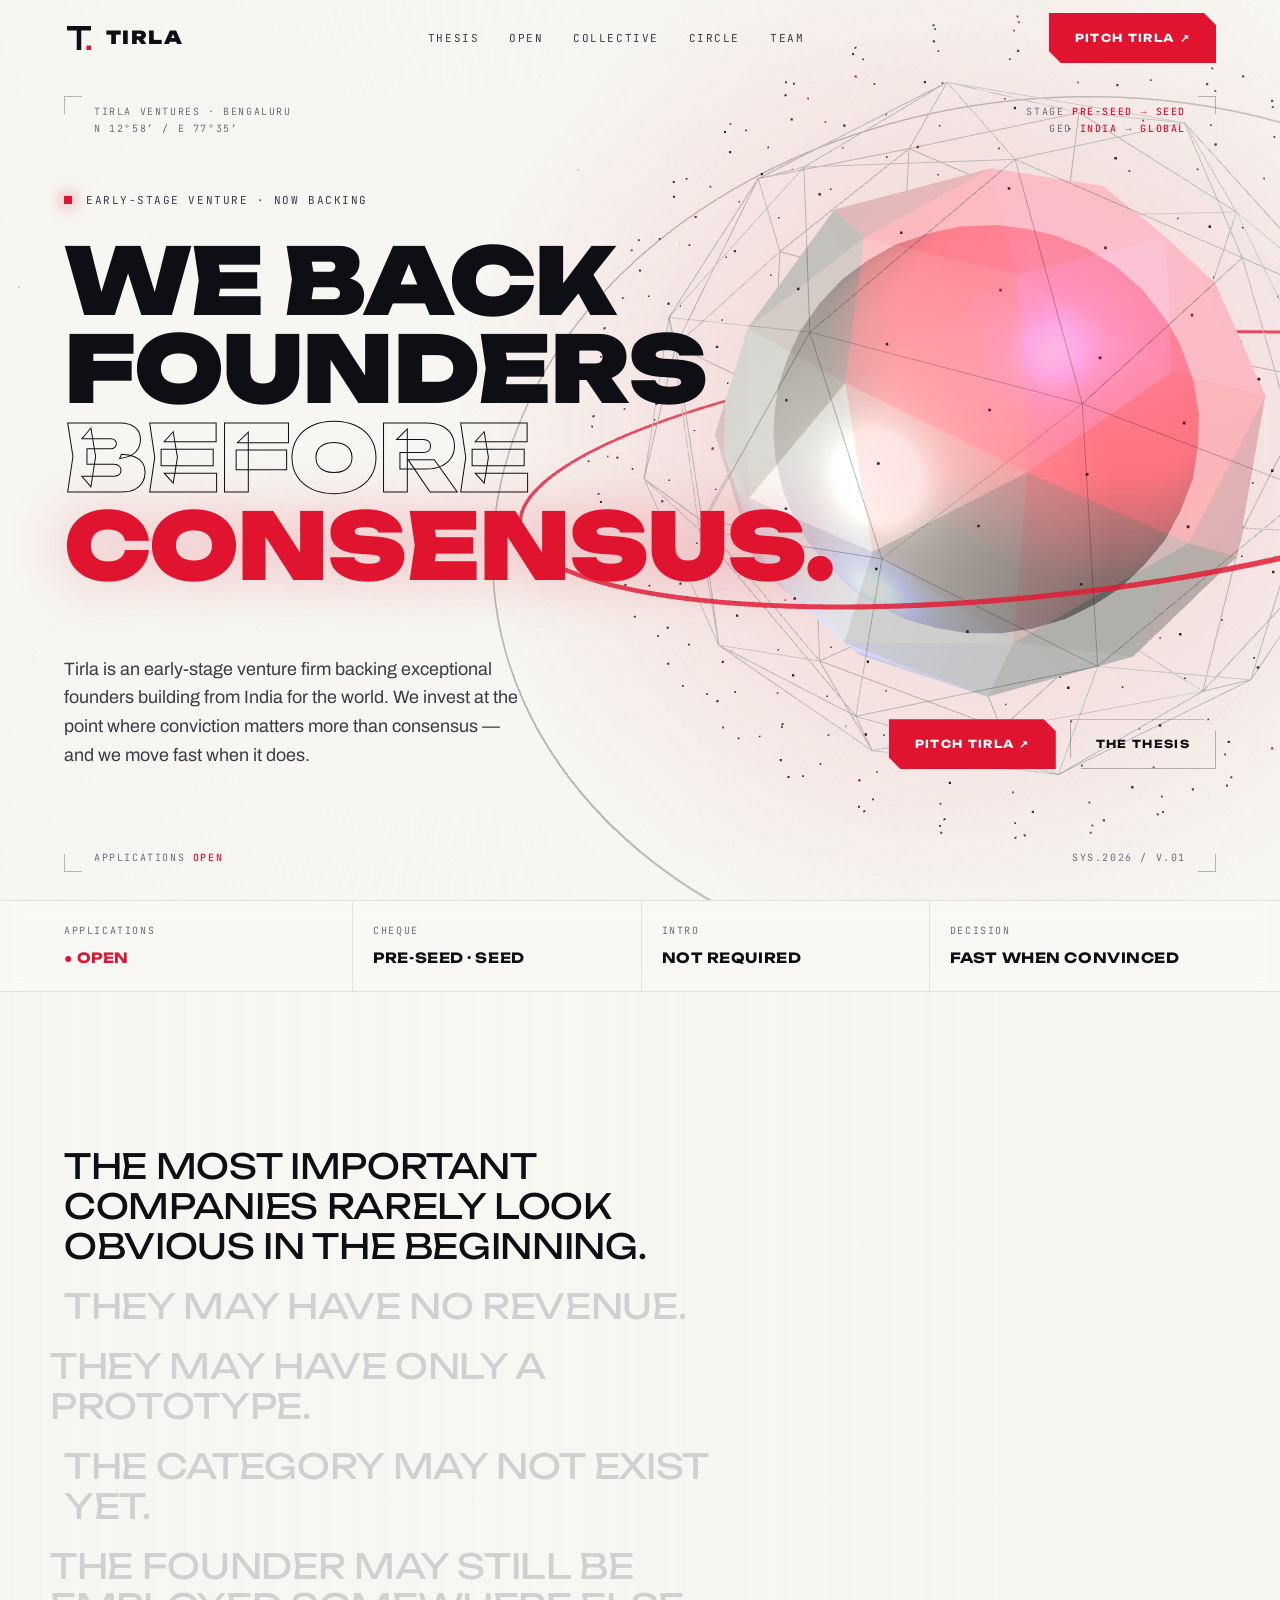
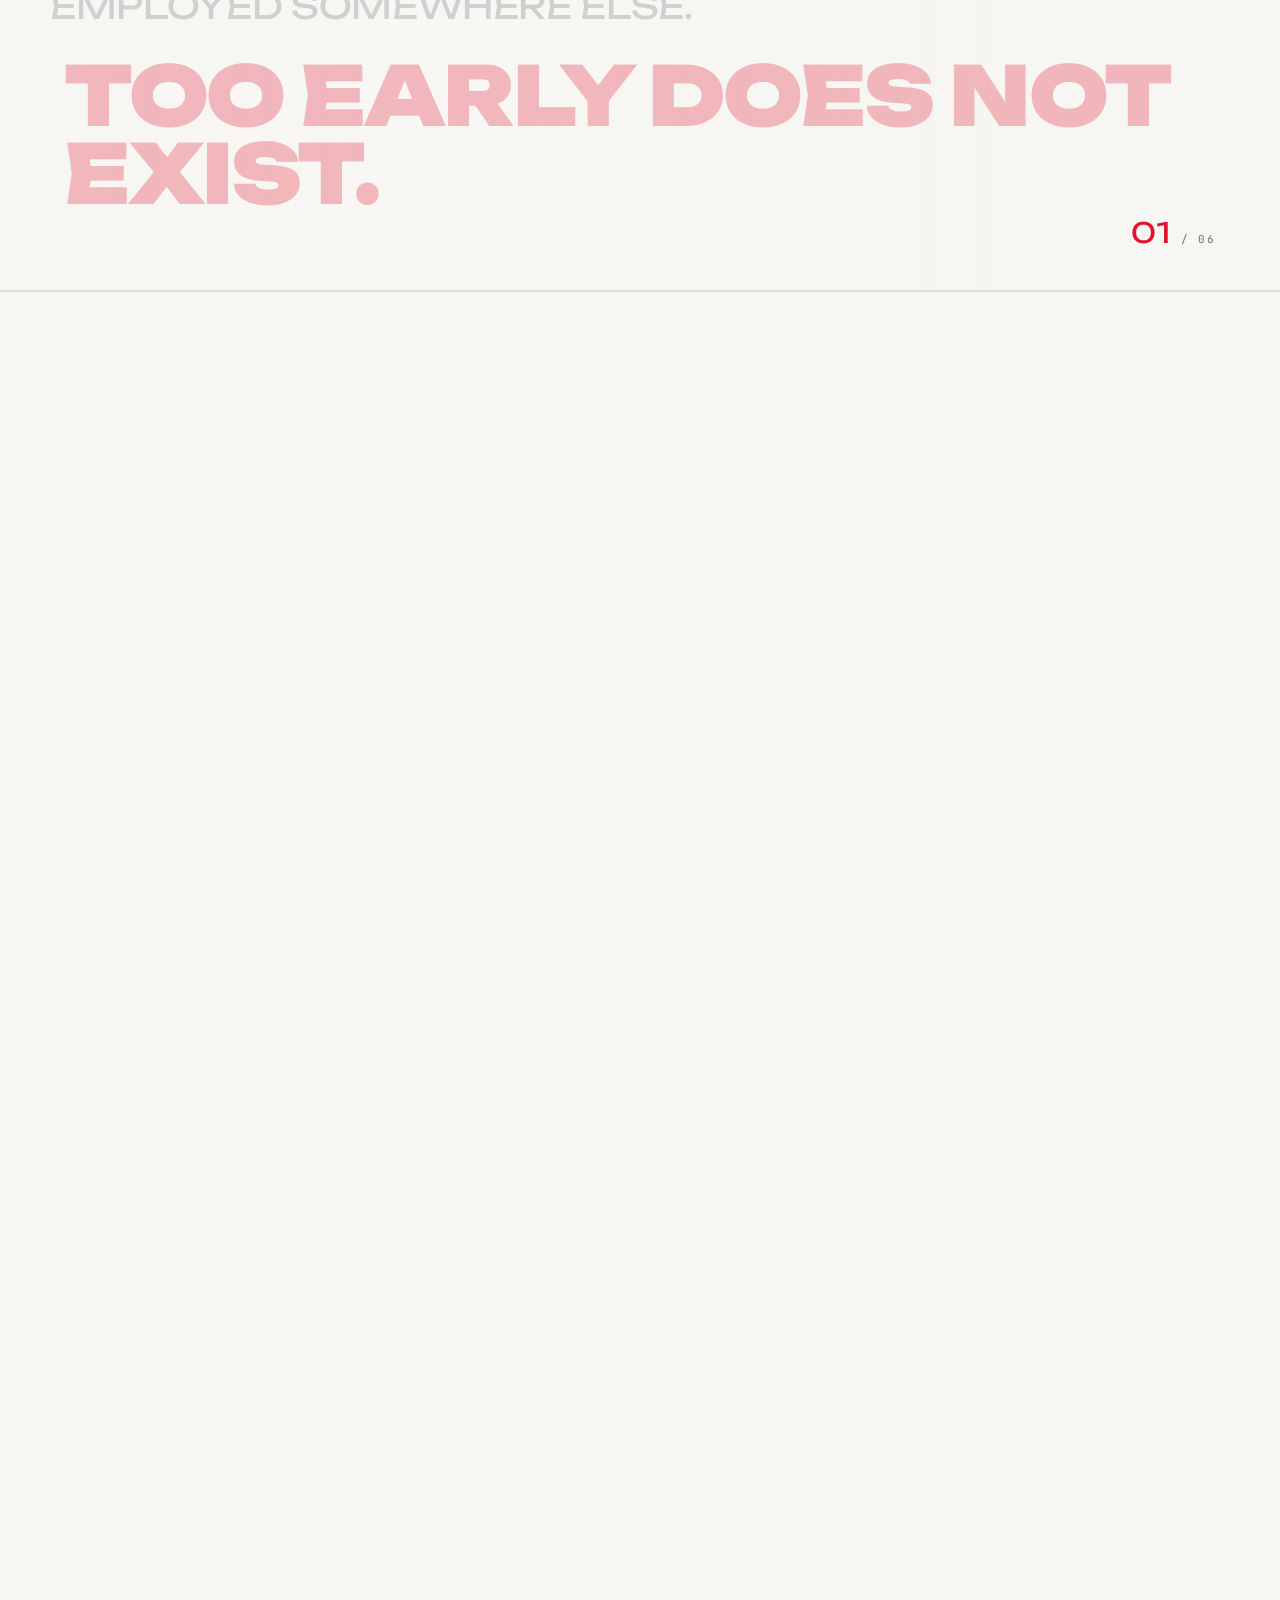
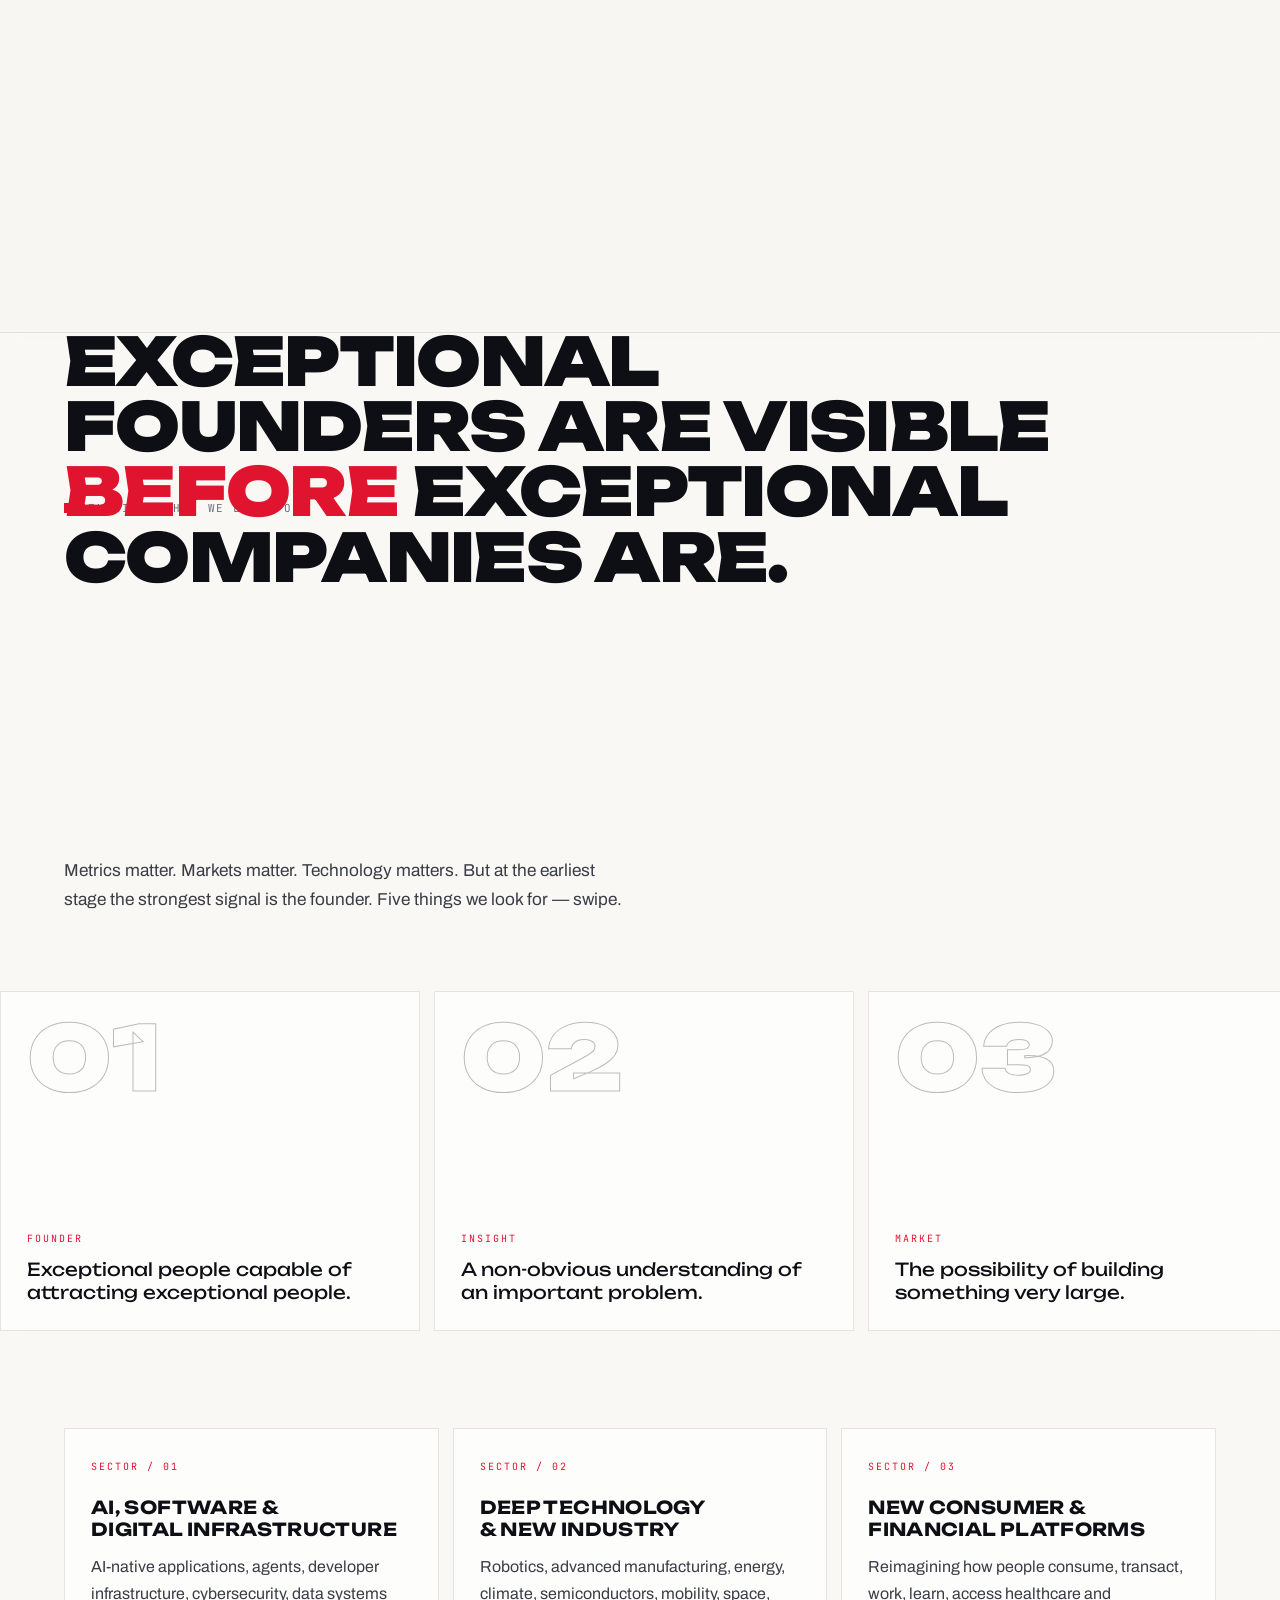
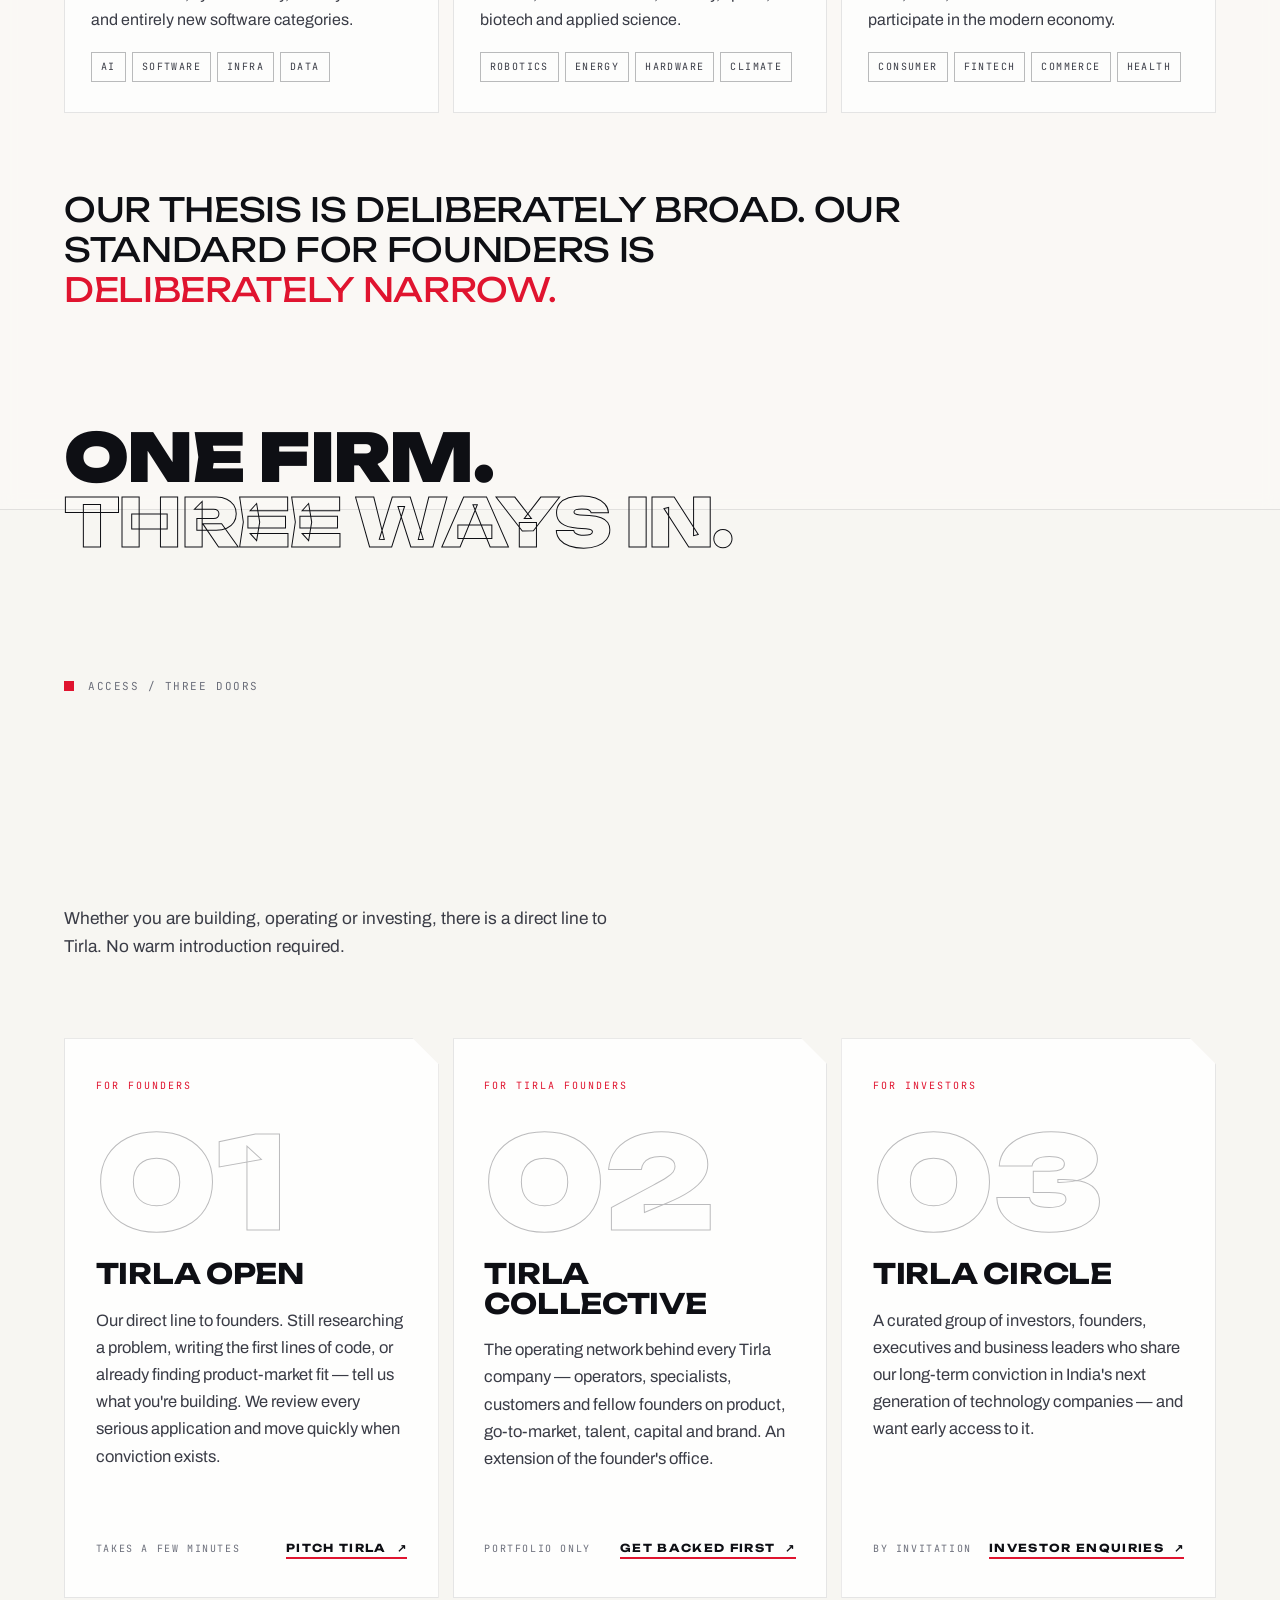
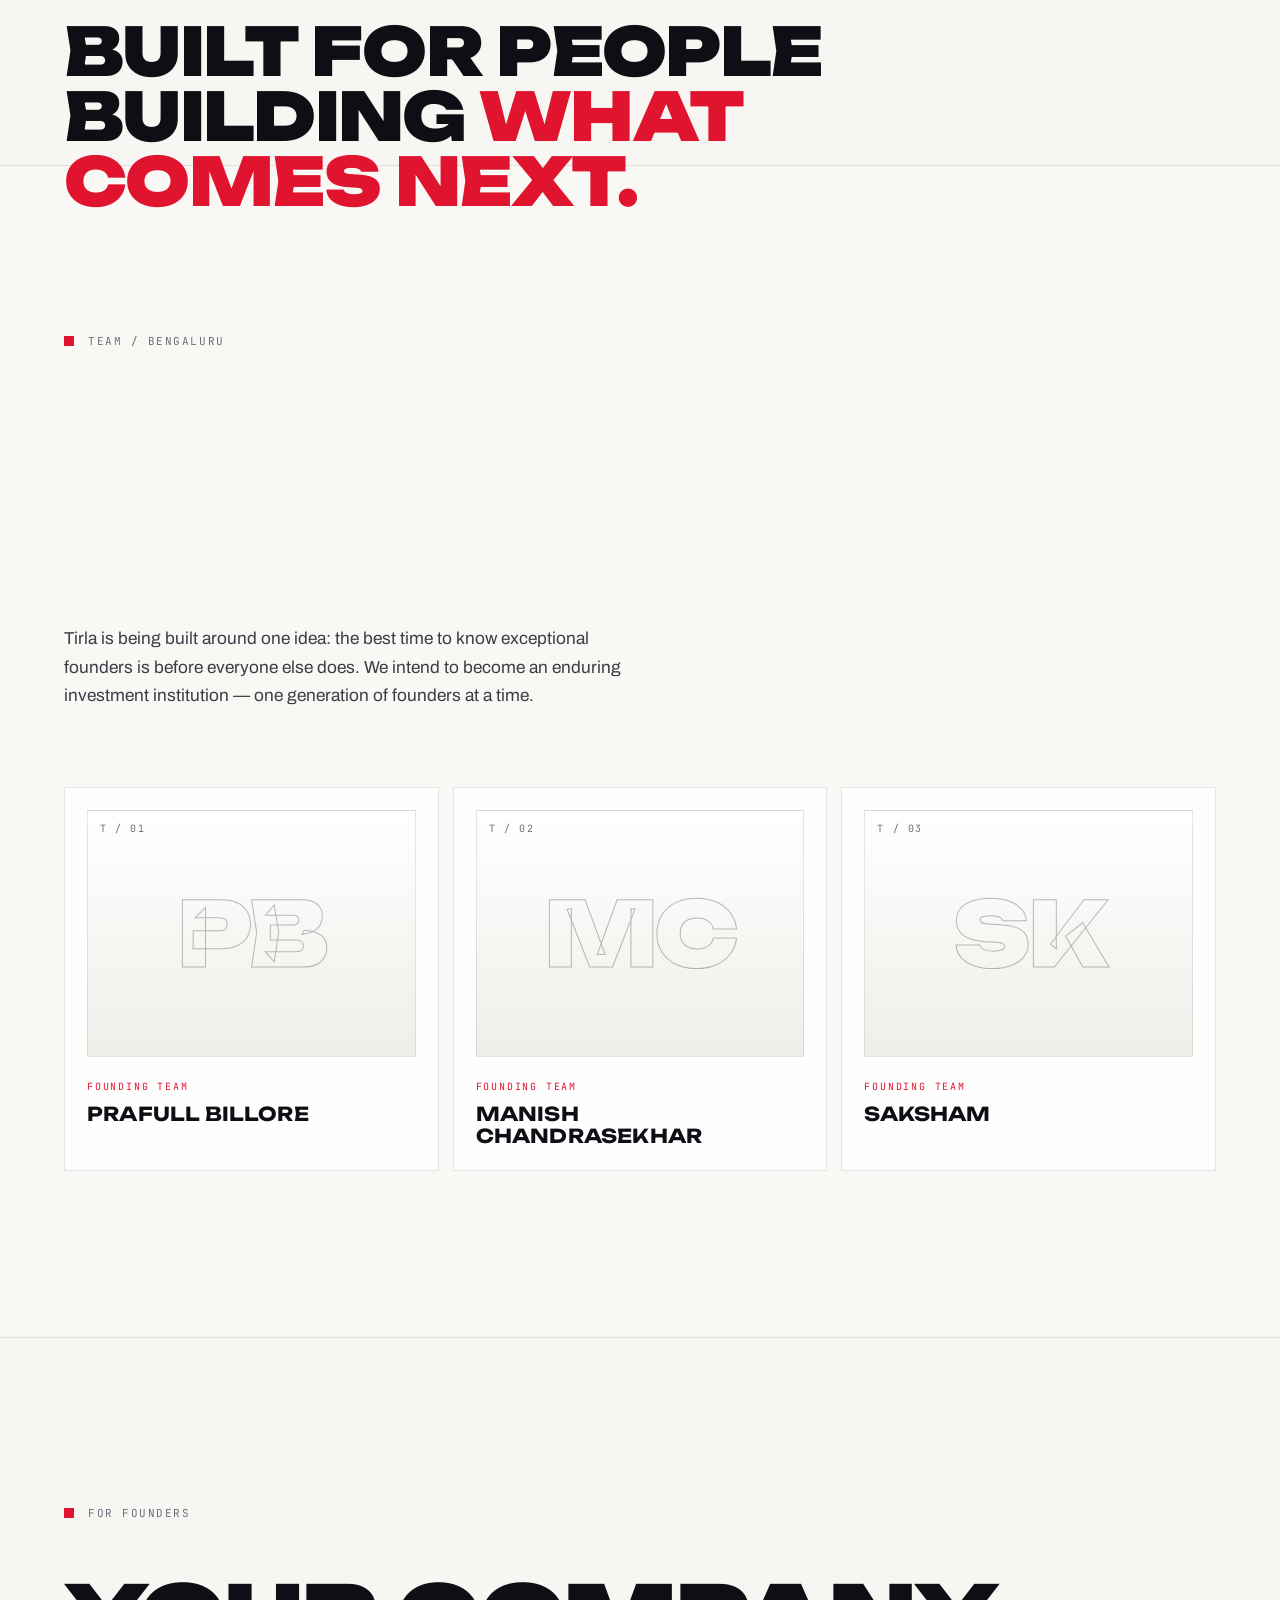
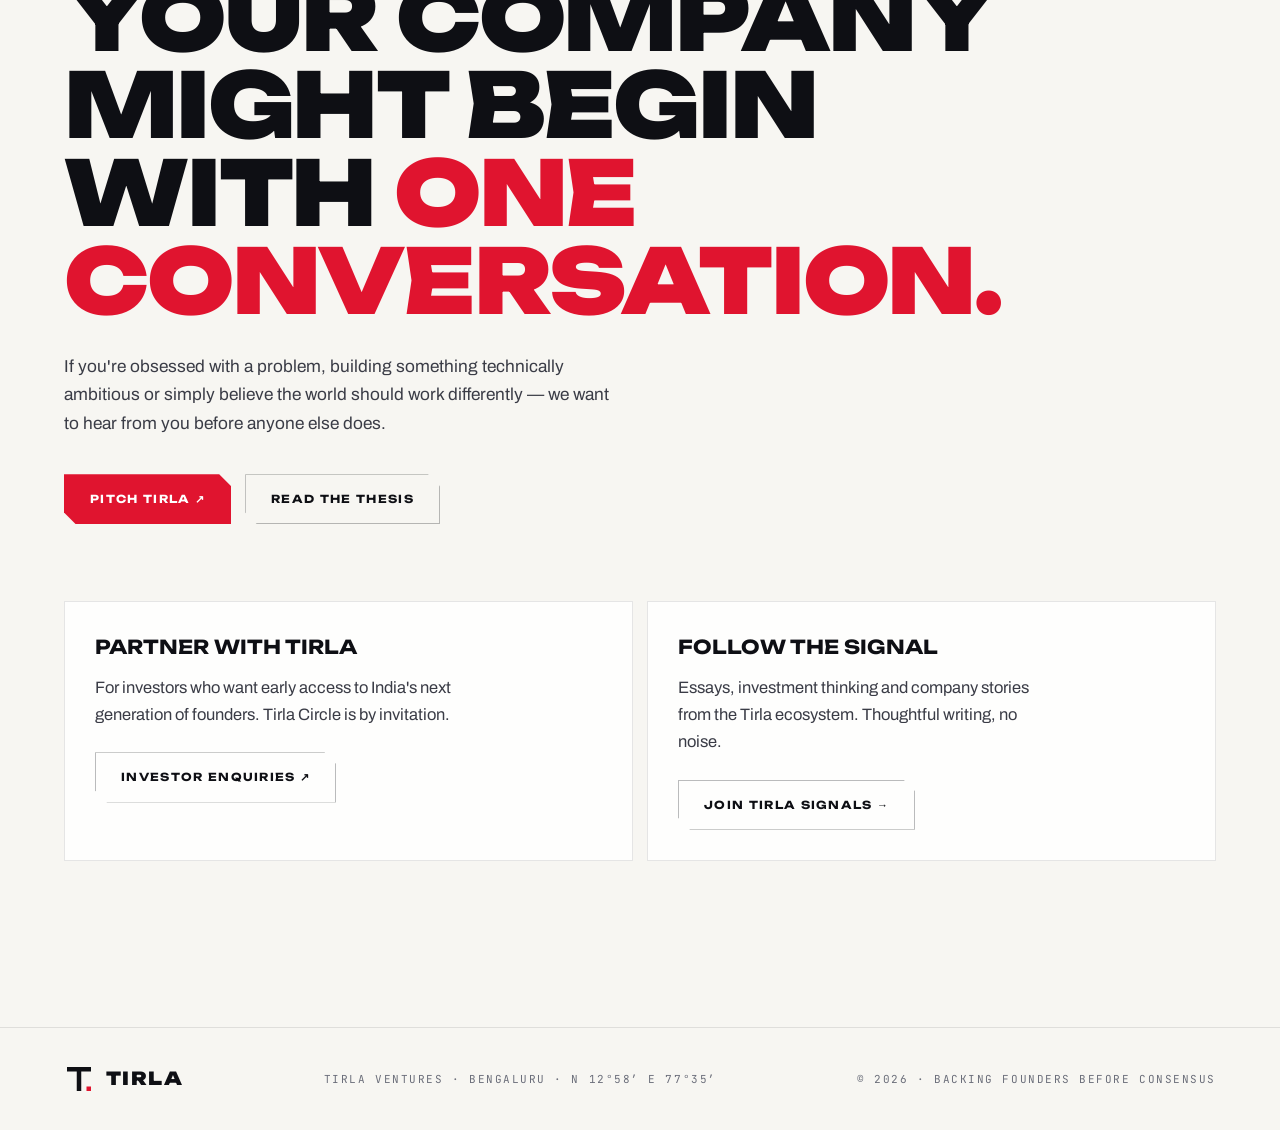
==== index.html @ df2cacbd "Add Tirla Ventures website Co-Authored-By: Claude Sonnet 5 <noreply@anthropic.com> Claude-Session: h" ====
<!DOCTYPE html>
<html lang="en">
<head>
<meta charset="utf-8">
<meta name="viewport" content="width=device-width, initial-scale=1, viewport-fit=cover">
<title>Tirla Ventures</title>
<style>
@font-face{font-family:"Unbounded";font-style:normal;font-weight:300;font-display:swap;src:url([data-uri]) format("woff2")}
@font-face{font-family:"Unbounded";font-style:normal;font-weight:400;font-display:swap;src:url([data-uri]) format("woff2")}
@font-face{font-family:"Unbounded";font-style:normal;font-weight:700;font-display:swap;src:url([data-uri]) format("woff2")}
@font-face{font-family:"Unbounded";font-style:normal;font-weight:900;font-display:swap;src:url([data-uri]) format("woff2")}
@font-face{font-family:"Archivo";font-style:normal;font-weight:300;font-display:swap;src:url([data-uri]) format("woff2")}
@font-face{font-family:"Archivo";font-style:normal;font-weight:400;font-display:swap;src:url([data-uri]) format("woff2")}
@font-face{font-family:"Archivo";font-style:normal;font-weight:500;font-display:swap;src:url([data-uri]) format("woff2")}
@font-face{font-family:"Archivo";font-style:normal;font-weight:600;font-display:swap;src:url([data-uri]) format("woff2")}
@font-face{font-family:"JetBrains Mono";font-style:normal;font-weight:400;font-display:swap;src:url([data-uri]) format("woff2")}
@font-face{font-family:"JetBrains Mono";font-style:normal;font-weight:500;font-display:swap;src:url([data-uri]) format("woff2")}
:root{
  --bg:#F7F6F2; --bg2:#FFFFFF; --panel:rgba(250,249,246,.9);
  --ink:#0E0F14; --ink2:#3A3C46; --mute:#6B6E7A;
  --line:rgba(14,15,20,.10); --line2:rgba(14,15,20,.28);
  --red:#E0142F; --red2:#FF4A62; --glow:rgba(224,20,47,.28);
  --disp:"Unbounded","Archivo Black",Impact,sans-serif;
  --sans:"Archivo","Helvetica Neue",Arial,sans-serif;
  --mono:"JetBrains Mono",ui-monospace,Menlo,monospace;
  --gutter:clamp(20px,5vw,80px);
  color-scheme:light;
}
*{box-sizing:border-box}
html{scroll-behavior:smooth}
html,body{background:var(--bg);color:var(--ink)}
body{margin:0;font-family:var(--sans);font-weight:400;font-size:18px;line-height:1.65;-webkit-font-smoothing:antialiased;overflow-x:hidden}
::selection{background:var(--red);color:#fff}
a{color:inherit;text-decoration:none}
button{font:inherit;color:inherit;background:none;border:0;cursor:pointer}
:focus-visible{outline:2px solid var(--red);outline-offset:3px}
h1,h2,h3{font-family:var(--disp);font-weight:700;margin:0;text-wrap:balance;text-transform:uppercase}
.mono{font-family:var(--mono);font-size:11px;letter-spacing:.14em;text-transform:uppercase;color:var(--mute)}
.wrap{padding-inline:var(--gutter);max-width:1500px;width:100%;margin-inline:auto;position:relative}
.red{color:var(--red)}
.hollow{color:transparent;-webkit-text-stroke:1px var(--ink)}

/* 3D stage */
#stage{position:fixed;inset:0;z-index:0;pointer-events:none}
#stage canvas{display:block;width:100%;height:100%}
.vignette{position:fixed;inset:0;z-index:1;pointer-events:none;background:radial-gradient(120% 90% at 50% 50%,transparent 45%,rgba(247,246,242,.9) 100%)}
.scan{display:none}
main,header,footer{position:relative;z-index:2}

/* nav */
.nav{position:fixed;top:0;left:0;right:0;z-index:40;padding-top:env(safe-area-inset-top,0px);display:flex;align-items:center;justify-content:space-between;padding-inline:var(--gutter);height:calc(76px + env(safe-area-inset-top,0px));transition:.4s}
.nav.solid{background:rgba(247,246,242,.8);backdrop-filter:blur(16px);-webkit-backdrop-filter:blur(16px);border-bottom:1px solid var(--line)}
.brand{display:flex;align-items:center;gap:12px}
.brand svg{width:30px;height:30px}
.brand span{font-family:var(--disp);font-weight:900;font-size:18px;letter-spacing:.08em}
.links{display:flex;gap:30px;align-items:center}
.links a{font-family:var(--mono);font-size:11px;letter-spacing:.14em;text-transform:uppercase;color:var(--ink2);position:relative;padding:6px 0}
.links a::before{content:"";position:absolute;left:-14px;top:50%;width:6px;height:6px;background:var(--red);transform:translateY(-50%) scale(0);transition:transform .3s}
.links a:hover::before{transform:translateY(-50%) scale(1)}
.links a:hover{color:var(--ink)}
.btn{display:inline-flex;align-items:center;gap:12px;padding:16px 26px;background:var(--red);color:#fff;font-family:var(--disp);font-weight:700;font-size:11px;letter-spacing:.12em;text-transform:uppercase;clip-path:polygon(0 0,calc(100% - 12px) 0,100% 12px,100% 100%,12px 100%,0 calc(100% - 12px));transition:.25s;position:relative}
.btn:hover{background:var(--ink);color:#fff;box-shadow:0 0 40px var(--glow)}
.btn.ghost{background:transparent;color:var(--ink);box-shadow:inset 0 0 0 1px var(--line2)}
.btn.ghost:hover{background:var(--ink);color:#fff}
.burger{display:none;width:44px;height:44px;align-items:center;justify-content:center}
.burger i{display:block;width:22px;height:2px;background:var(--ink);box-shadow:0 -7px 0 var(--ink),0 7px 0 var(--ink)}
@media (max-width:900px){.links,.nav .btn{display:none}.burger{display:flex}}
.sheet{position:fixed;inset:0;z-index:45;background:var(--bg);display:none;flex-direction:column;justify-content:center;padding-inline:var(--gutter);gap:6px}
.sheet.open{display:flex}
.sheet a{font-family:var(--disp);font-weight:700;text-transform:uppercase;font-size:clamp(28px,8vw,56px);line-height:1.1}
.sheet .x{position:absolute;top:18px;right:var(--gutter);font-family:var(--mono);letter-spacing:.2em;font-size:12px;padding:12px}

/* HUD corners */
.hud{position:absolute;inset:calc(96px + env(safe-area-inset-top,0px)) var(--gutter) 28px;pointer-events:none}
.hud i{position:absolute;width:18px;height:18px;border:1px solid var(--line2)}
.hud i:nth-child(1){top:0;left:0;border-right:0;border-bottom:0}
.hud i:nth-child(2){top:0;right:0;border-left:0;border-bottom:0}
.hud i:nth-child(3){bottom:0;left:0;border-right:0;border-top:0}
.hud i:nth-child(4){bottom:0;right:0;border-left:0;border-top:0}
.hud .lab{position:absolute;font-family:var(--mono);font-size:10px;letter-spacing:.16em;text-transform:uppercase;color:var(--mute)}
.hud .lab.tl{top:8px;left:30px}.hud .lab.tr{top:8px;right:30px;text-align:right}.hud .lab.bl{bottom:6px;left:30px}.hud .lab.br{bottom:6px;right:30px;text-align:right}
.hud .lab b{color:var(--red);font-weight:500}
@media (max-width:700px){.hud .lab.tr,.hud .lab.br{display:none}}

/* hero */
.hero{min-height:100svh;display:flex;flex-direction:column;justify-content:center;position:relative;padding-block:calc(140px + env(safe-area-inset-top,0px)) 80px}
.kicker{display:flex;align-items:center;gap:14px;margin-bottom:28px}
.kicker .dot{width:8px;height:8px;background:var(--red);box-shadow:0 0 16px var(--red);animation:blink 1.6s infinite}
@keyframes blink{50%{opacity:.25}}
.h1{font-size:clamp(34px,7.2vw,118px);line-height:.96;letter-spacing:-.02em;font-weight:900;max-width:12ch}
.h1 .w{display:inline-block;animation:slam .9s cubic-bezier(.16,1,.3,1) both}
.h1 .w:nth-child(2){animation-delay:.08s}.h1 .w:nth-child(3){animation-delay:.16s}.h1 .w:nth-child(4){animation-delay:.24s}
@keyframes slam{from{transform:translateY(40%) skewY(4deg);opacity:0;filter:blur(8px)}to{transform:none;opacity:1;filter:blur(0)}}
.h1 .red{text-shadow:0 0 60px var(--glow)}
.hero-grid{display:grid;grid-template-columns:1fr auto;gap:40px;align-items:end;margin-top:clamp(36px,5vw,64px)}
.lede{max-width:46ch;font-size:clamp(17px,1.4vw,21px);color:var(--ink2);margin:0;font-weight:400;line-height:1.6}
.ctas{display:flex;gap:14px;flex-wrap:wrap}
@media (max-width:900px){.hero-grid{grid-template-columns:1fr}}

/* status strip */
.status{border-block:1px solid var(--line);background:var(--panel);backdrop-filter:blur(10px);-webkit-backdrop-filter:blur(10px)}
.status .wrap{display:grid;grid-template-columns:repeat(4,1fr);gap:1px}
.st{padding:22px 0;display:flex;flex-direction:column;gap:6px;border-left:1px solid var(--line);padding-left:20px}
.st:first-child{border-left:0;padding-left:0}
.st .k{font-family:var(--mono);font-size:10px;letter-spacing:.16em;text-transform:uppercase;color:var(--mute)}
.st .v{font-family:var(--disp);font-size:clamp(12px,1.1vw,15px);font-weight:700;letter-spacing:.04em;text-transform:uppercase}
.st .v.live{color:var(--red)}
@media (max-width:760px){.status .wrap{grid-template-columns:1fr 1fr}.st:nth-child(3){border-left:0;padding-left:0}}

/* manifesto */
.mani{position:relative;height:460vh}
.mani .pin{position:sticky;top:0;height:100svh;display:flex;align-items:center;overflow:hidden;padding-top:76px}
.mani .pin::before{content:"";position:absolute;inset:0;background:linear-gradient(90deg,var(--bg) 0%,rgba(247,246,242,.92) 45%,rgba(247,246,242,0) 80%);pointer-events:none}
.mani .stack{position:relative}
.mani .stack{padding-inline:var(--gutter);display:grid;gap:clamp(10px,1.6vw,22px);width:100%;max-width:1500px;margin-inline:auto}
.mani .line{font-family:var(--disp);font-weight:400;text-transform:uppercase;font-size:clamp(18px,2.7vw,40px);line-height:1.15;letter-spacing:-.01em;color:var(--mute);opacity:.28;transform:translateX(-14px);transition:opacity .45s,color .45s,transform .6s cubic-bezier(.16,1,.3,1);max-width:22ch}
.mani .line.on{opacity:1;color:var(--ink);transform:none}
.mani .line.done{opacity:.4;color:var(--ink2);transform:none}
.mani .final{font-weight:900;font-size:clamp(34px,6.4vw,108px);line-height:.95;margin-top:10px;letter-spacing:-.03em;max-width:none;color:var(--red)}
.mani .final.on{color:var(--red);text-shadow:0 0 80px var(--glow)}
.mani .ctr{position:absolute;right:var(--gutter);bottom:36px;font-family:var(--mono);font-size:11px;letter-spacing:.16em;color:var(--mute)}
.mani .ctr b{color:var(--red);font-weight:500;font-size:28px;font-family:var(--disp)}
.mani .bar{position:absolute;left:0;right:0;bottom:0;height:2px;background:var(--line)}
.mani .bar i{display:block;height:100%;width:var(--p,0%);background:var(--red);box-shadow:0 0 14px var(--red)}

/* sections */
section.s{padding-block:clamp(100px,13vw,200px);position:relative}
section.s.panel{background:var(--panel);backdrop-filter:blur(8px);-webkit-backdrop-filter:blur(8px);border-block:1px solid var(--line)}
.eyebrow{display:flex;align-items:center;gap:14px;margin-bottom:clamp(28px,4vw,52px)}
.eyebrow::before{content:"";width:10px;height:10px;background:var(--red)}
.h2{font-size:clamp(28px,5.2vw,84px);line-height:.98;letter-spacing:-.025em;font-weight:900;max-width:16ch}
.sub{max-width:56ch;color:var(--ink2);font-size:clamp(17px,1.35vw,20px);margin:28px 0 0;line-height:1.65}
.par{will-change:transform}

/* signals: horizontal snap track */
.track{margin-top:clamp(48px,6vw,80px);display:grid;grid-auto-flow:column;grid-auto-columns:min(78vw,420px);gap:14px;overflow-x:auto;scroll-snap-type:x mandatory;padding-bottom:20px;margin-inline:calc(var(--gutter) * -1);padding-inline:var(--gutter);scrollbar-width:none}
.track::-webkit-scrollbar{display:none}
.sigc{scroll-snap-align:start;border:1px solid var(--line);background:rgba(255,255,255,.75);padding:28px 26px 26px;min-height:340px;display:flex;flex-direction:column;position:relative;overflow:hidden;transition:border-color .3s,transform .5s cubic-bezier(.16,1,.3,1);transform-style:preserve-3d}
.sigc::after{content:"";position:absolute;inset:auto -40% -40% auto;width:70%;aspect-ratio:1;background:radial-gradient(circle,var(--glow),transparent 60%);opacity:0;transition:opacity .5s}
.sigc:hover{border-color:var(--red);transform:translateY(-6px)}
.sigc:hover::after{opacity:1}
.sigc .n{font-family:var(--disp);font-weight:900;font-size:clamp(64px,7vw,110px);line-height:.85;color:transparent;-webkit-text-stroke:1px var(--line2);margin-bottom:auto}
.sigc:hover .n{color:var(--red);-webkit-text-stroke:0}
.sigc .k{font-family:var(--mono);font-size:10px;letter-spacing:.2em;text-transform:uppercase;color:var(--red);margin:30px 0 10px}
.sigc .v{font-family:var(--disp);font-weight:400;font-size:clamp(16px,1.4vw,21px);line-height:1.3;text-transform:none}
.cats{display:grid;grid-template-columns:repeat(3,1fr);gap:14px;margin-top:clamp(48px,6vw,80px)}
.cat{border:1px solid var(--line);padding:30px 26px;background:rgba(255,255,255,.75);transition:.3s}
.cat:hover{border-color:var(--line2);background:#fff}
.cat .i{font-family:var(--mono);font-size:10px;color:var(--red);letter-spacing:.2em;margin-bottom:22px}
.cat h3{font-size:clamp(16px,1.4vw,20px);line-height:1.2;letter-spacing:.02em;margin-bottom:14px}
.cat p{color:var(--ink2);font-size:16px;margin:0 0 18px}
.tags{display:flex;flex-wrap:wrap;gap:6px}
.tags span{font-family:var(--mono);font-size:10px;letter-spacing:.14em;text-transform:uppercase;padding:6px 9px;border:1px solid var(--line2);color:var(--ink2)}
@media (max-width:900px){.cats{grid-template-columns:1fr}}
.quote{margin-top:clamp(48px,6vw,80px);font-family:var(--disp);font-weight:400;font-size:clamp(20px,2.6vw,38px);line-height:1.2;max-width:28ch;text-transform:uppercase;letter-spacing:-.01em}

/* doors */
.doors{display:grid;grid-template-columns:repeat(3,1fr);gap:14px;margin-top:clamp(48px,6vw,80px);perspective:1400px}
.door{position:relative;border:1px solid var(--line);background:rgba(255,255,255,.82);padding:clamp(28px,3vw,44px) clamp(22px,2.4vw,36px);min-height:560px;display:flex;flex-direction:column;overflow:hidden;transform-style:preserve-3d;transition:transform .15s ease-out,border-color .3s;clip-path:polygon(0 0,calc(100% - 26px) 0,100% 26px,100% 100%,0 100%)}
.door::before{content:"";position:absolute;inset:0;background:linear-gradient(160deg,rgba(224,20,47,.10),transparent 55%);opacity:0;transition:opacity .4s}
.door:hover{border-color:var(--red)}
.door:hover::before{opacity:1}
.door .who{font-family:var(--mono);font-size:10px;letter-spacing:.2em;text-transform:uppercase;color:var(--red)}
.door .num{font-family:var(--disp);font-weight:900;font-size:clamp(90px,10vw,160px);line-height:.85;margin:34px 0 22px;color:transparent;-webkit-text-stroke:1px var(--line2);transition:.4s}
.door:hover .num{color:var(--red);-webkit-text-stroke:0}
.door h3{font-size:clamp(22px,2.2vw,34px);line-height:1.05;letter-spacing:-.01em}
.door p{color:var(--ink2);font-size:16.5px;margin:18px 0 0;max-width:36ch}
.door .foot{margin-top:auto;padding-top:34px;display:flex;justify-content:space-between;align-items:center;gap:12px;flex-wrap:wrap}
.door .tag{font-family:var(--mono);font-size:10px;letter-spacing:.16em;text-transform:uppercase;color:var(--mute)}
.door .go{font-family:var(--disp);font-weight:700;font-size:11px;letter-spacing:.12em;text-transform:uppercase;display:inline-flex;gap:10px;align-items:center;padding:0;border-bottom:2px solid var(--red)}
.door .go .arr{transition:transform .3s}
.door:hover .go .arr{transform:translate(4px,-4px)}
@media (max-width:1000px){.doors{grid-template-columns:1fr}.door{min-height:0}}

/* team */
.people{display:grid;grid-template-columns:repeat(3,1fr);gap:14px;margin-top:clamp(48px,6vw,80px)}
.person{border:1px solid var(--line);background:rgba(255,255,255,.82);padding:22px;display:flex;flex-direction:column;gap:22px;transition:.3s}
.person:hover{border-color:var(--red)}
.person .mark{aspect-ratio:4/3;border:1px solid var(--line);position:relative;overflow:hidden;display:grid;place-items:center;background:linear-gradient(180deg,#ffffff,#efeee9)}
.person .mark span{font-family:var(--disp);font-weight:900;font-size:clamp(60px,7vw,110px);color:transparent;-webkit-text-stroke:1px var(--line2);transition:.4s;letter-spacing:-.04em}
.person:hover .mark span{color:var(--ink);-webkit-text-stroke:0}
.person .mark::before{content:"";position:absolute;inset:0;background:radial-gradient(circle at 50% 110%,var(--glow),transparent 60%);opacity:0;transition:.4s}
.person:hover .mark::before{opacity:1}
.person .mark i{position:absolute;left:12px;top:10px;font-family:var(--mono);font-size:10px;letter-spacing:.16em;color:var(--mute);font-style:normal}
.person h3{font-size:clamp(16px,1.5vw,22px);line-height:1.15;letter-spacing:.01em}
.person .role{font-family:var(--mono);font-size:10px;letter-spacing:.18em;text-transform:uppercase;color:var(--red);margin-bottom:8px}
@media (max-width:900px){.people{grid-template-columns:1fr}}

/* close */
.close{min-height:100svh;display:flex;align-items:center}
.close .h2{max-width:14ch;font-size:clamp(34px,7vw,124px)}
.close .rowc{display:grid;grid-template-columns:1fr 1fr;gap:14px;margin-top:clamp(48px,6vw,80px)}
.close .rowc>div{border:1px solid var(--line);background:rgba(255,255,255,.82);padding:30px}
.close .rowc h3{font-size:clamp(16px,1.5vw,22px);margin-bottom:10px}
.close .rowc p{color:var(--ink2);margin:0 0 24px;max-width:40ch;font-size:16.5px}
@media (max-width:760px){.close .rowc{grid-template-columns:1fr}}

/* footer */
footer{border-top:1px solid var(--line);background:var(--bg);padding-block:36px;padding-bottom:calc(36px + env(safe-area-inset-bottom,0px))}
footer .wrap{display:flex;justify-content:space-between;gap:20px;flex-wrap:wrap;align-items:center}

/* modal */
.modal{position:fixed;inset:0;z-index:60;display:none;align-items:center;justify-content:center;padding:20px;background:rgba(247,246,242,.88);backdrop-filter:blur(12px);-webkit-backdrop-filter:blur(12px)}
.modal.open{display:flex}
.card{width:min(700px,100%);max-height:calc(100svh - 40px);overflow:auto;background:var(--bg2);border:1px solid var(--line2);padding:clamp(26px,4vw,48px);position:relative;clip-path:polygon(0 0,calc(100% - 22px) 0,100% 22px,100% 100%,0 100%)}
.card h3{font-size:clamp(22px,3vw,38px);line-height:1.05;margin:10px 0 10px}
.card .x{position:absolute;top:16px;right:16px;font-family:var(--mono);font-size:11px;letter-spacing:.2em;padding:10px}
.card form{display:grid;gap:16px;margin-top:26px}
.f{display:grid;gap:8px}
.f label{font-family:var(--mono);font-size:10px;letter-spacing:.2em;text-transform:uppercase;color:var(--mute)}
.f input,.f textarea,.f select{background:var(--bg);border:1px solid var(--line2);color:var(--ink);padding:14px;font:inherit;font-size:16px;border-radius:0;width:100%}
.f input:focus,.f textarea:focus,.f select:focus{outline:none;border-color:var(--red);box-shadow:0 0 0 3px rgba(224,20,47,.15)}
.f textarea{min-height:110px;resize:vertical}
.two{display:grid;grid-template-columns:1fr 1fr;gap:16px}
@media (max-width:560px){.two{grid-template-columns:1fr}}

/* reveal — always animated (does not depend on OS motion settings) */
.js .rv{opacity:0;transform:translateY(30px);transition:opacity .9s cubic-bezier(.16,1,.3,1),transform .9s cubic-bezier(.16,1,.3,1)}
.js .rv.in{opacity:1;transform:none}
#stage canvas.fallback{display:block;width:100%;height:100%}
</style>
</head>
<body>

<svg width="0" height="0" style="position:absolute" aria-hidden="true">
  <symbol id="mark" viewBox="0 0 40 40">
    <path d="M4 4h32v6H23v26h-6V10H4z" fill="currentColor"/>
    <rect x="30" y="30" width="6" height="6" fill="#E0142F"/>
  </symbol>
</svg>

<div id="stage" aria-hidden="true"></div>
<div class="vignette" aria-hidden="true"></div>
<div class="scan" aria-hidden="true"></div>

<nav class="nav" id="nav">
  <a class="brand" href="#top" aria-label="Tirla Ventures home"><svg><use href="#mark"/></svg><span>TIRLA</span></a>
  <div class="links">
    <a href="#thesis">Thesis</a><a href="#open">Open</a><a href="#collective">Collective</a><a href="#circle">Circle</a><a href="#team">Team</a>
  </div>
  <button class="btn" data-pitch>Pitch Tirla ↗</button>
  <button class="burger" id="burger" aria-label="Menu"><i></i></button>
</nav>
<div class="sheet" id="sheet">
  <button class="x" id="sheetx">CLOSE</button>
  <a href="#thesis">Thesis</a><a href="#open">Open</a><a href="#collective">Collective</a><a href="#circle">Circle</a><a href="#team">Team</a>
  <a href="#" data-pitch class="red">Pitch Tirla ↗</a>
</div>

<header class="hero" id="top">
  <div class="hud"><i></i><i></i><i></i><i></i>
    <span class="lab tl">TIRLA VENTURES · BENGALURU<br>N 12°58′ / E 77°35′</span>
    <span class="lab tr">STAGE <b>PRE-SEED → SEED</b><br>GEO <b>INDIA → GLOBAL</b></span>
    <span class="lab bl">APPLICATIONS <b>OPEN</b></span>
    <span class="lab br">SYS.2026 / V.01</span>
  </div>
  <div class="wrap">
    <div class="kicker"><span class="dot"></span><span class="mono" style="color:var(--ink2)">Early-stage venture · Now backing</span></div>
    <h1 class="h1"><span class="w">We back</span> <span class="w">founders</span> <span class="w hollow">before</span> <span class="w red">consensus.</span></h1>
    <div class="hero-grid">
      <p class="lede">Tirla is an early-stage venture firm backing exceptional founders building from India for the world. We invest at the point where conviction matters more than consensus — and we move fast when it does.</p>
      <div class="ctas">
        <button class="btn" data-pitch>Pitch Tirla ↗</button>
        <a class="btn ghost" href="#thesis">The thesis</a>
      </div>
    </div>
  </div>
</header>

<main>
<div class="status">
  <div class="wrap">
    <div class="st"><span class="k">Applications</span><span class="v live">● Open</span></div>
    <div class="st"><span class="k">Cheque</span><span class="v">Pre-seed · Seed</span></div>
    <div class="st"><span class="k">Intro</span><span class="v">Not required</span></div>
    <div class="st"><span class="k">Decision</span><span class="v">Fast when convinced</span></div>
  </div>
</div>

<section class="mani" id="manifesto" aria-label="Manifesto">
  <div class="pin">
    <div class="stack">
      <div class="line" data-i="0">The most important companies rarely look obvious in the beginning.</div>
      <div class="line" data-i="1">They may have no revenue.</div>
      <div class="line" data-i="2">They may have only a prototype.</div>
      <div class="line" data-i="3">The category may not exist yet.</div>
      <div class="line" data-i="4">The founder may still be employed somewhere else.</div>
      <div class="line final" data-i="5">Too early does not exist.</div>
    </div>
    <div class="ctr"><b id="ctr">01</b> / 06</div>
    <div class="bar"><i id="prog"></i></div>
  </div>
</section>

<section class="s panel" id="thesis">
  <div class="wrap">
    <div class="eyebrow mono rv">Thesis / What we look for</div>
    <h2 class="h2 rv par" data-par=".05">Exceptional founders are visible <span class="red">before</span> exceptional companies are.</h2>
    <p class="sub rv">Metrics matter. Markets matter. Technology matters. But at the earliest stage the strongest signal is the founder. Five things we look for — swipe.</p>
    <div class="track rv" id="track">
      <div class="sigc"><div class="n">01</div><div class="k">Founder</div><div class="v">Exceptional people capable of attracting exceptional people.</div></div>
      <div class="sigc"><div class="n">02</div><div class="k">Insight</div><div class="v">A non-obvious understanding of an important problem.</div></div>
      <div class="sigc"><div class="n">03</div><div class="k">Market</div><div class="v">The possibility of building something very large.</div></div>
      <div class="sigc"><div class="n">04</div><div class="k">Product</div><div class="v">A fundamentally better way of doing something.</div></div>
      <div class="sigc"><div class="n">05</div><div class="k">Velocity</div><div class="v">The ability to learn and execute unusually fast.</div></div>
    </div>
    <div class="cats rv">
      <div class="cat"><div class="i">SECTOR / 01</div><h3>AI, Software & Digital Infrastructure</h3><p>AI-native applications, agents, developer infrastructure, cybersecurity, data systems and entirely new software categories.</p><div class="tags"><span>AI</span><span>Software</span><span>Infra</span><span>Data</span></div></div>
      <div class="cat"><div class="i">SECTOR / 02</div><h3>Deep Technology & New Industry</h3><p>Robotics, advanced manufacturing, energy, climate, semiconductors, mobility, space, biotech and applied science.</p><div class="tags"><span>Robotics</span><span>Energy</span><span>Hardware</span><span>Climate</span></div></div>
      <div class="cat"><div class="i">SECTOR / 03</div><h3>New Consumer & Financial Platforms</h3><p>Reimagining how people consume, transact, work, learn, access healthcare and participate in the modern economy.</p><div class="tags"><span>Consumer</span><span>Fintech</span><span>Commerce</span><span>Health</span></div></div>
    </div>
    <p class="quote rv">Our thesis is deliberately broad. Our standard for founders is <span class="red">deliberately narrow.</span></p>
  </div>
</section>

<section class="s" id="open">
  <div class="wrap">
    <div class="eyebrow mono rv">Access / Three doors</div>
    <h2 class="h2 rv par" data-par=".05">One firm. <span class="hollow">Three ways in.</span></h2>
    <p class="sub rv">Whether you are building, operating or investing, there is a direct line to Tirla. No warm introduction required.</p>
    <div class="doors rv">
      <div class="door" data-tilt>
        <span class="who">For founders</span>
        <div class="num">01</div>
        <h3>Tirla Open</h3>
        <p>Our direct line to founders. Still researching a problem, writing the first lines of code, or already finding product-market fit — tell us what you're building. We review every serious application and move quickly when conviction exists.</p>
        <div class="foot"><span class="tag">Takes a few minutes</span><button class="go" data-pitch>Pitch Tirla <span class="arr">↗</span></button></div>
      </div>
      <div class="door" id="collective" data-tilt>
        <span class="who">For Tirla founders</span>
        <div class="num">02</div>
        <h3>Tirla Collective</h3>
        <p>The operating network behind every Tirla company — operators, specialists, customers and fellow founders on product, go-to-market, talent, capital and brand. An extension of the founder's office.</p>
        <div class="foot"><span class="tag">Portfolio only</span><button class="go" data-pitch>Get backed first <span class="arr">↗</span></button></div>
      </div>
      <div class="door" id="circle" data-tilt>
        <span class="who">For investors</span>
        <div class="num">03</div>
        <h3>Tirla Circle</h3>
        <p>A curated group of investors, founders, executives and business leaders who share our long-term conviction in India's next generation of technology companies — and want early access to it.</p>
        <div class="foot"><span class="tag">By invitation</span><a class="go" href="mailto:hello@tirla.vc?subject=Tirla%20Circle%20%E2%80%94%20investor%20enquiry">Investor enquiries <span class="arr">↗</span></a></div>
      </div>
    </div>
  </div>
</section>

<section class="s panel" id="team">
  <div class="wrap">
    <div class="eyebrow mono rv">Team / Bengaluru</div>
    <h2 class="h2 rv par" data-par=".05">Built for people building <span class="red">what comes next.</span></h2>
    <p class="sub rv">Tirla is being built around one idea: the best time to know exceptional founders is before everyone else does. We intend to become an enduring investment institution — one generation of founders at a time.</p>
    <div class="people rv">
      <div class="person"><div class="mark"><i>T / 01</i><span>PB</span></div><div><div class="role">Founding team</div><h3>Prafull Billore</h3></div></div>
      <div class="person"><div class="mark"><i>T / 02</i><span>MC</span></div><div><div class="role">Founding team</div><h3>Manish Chandrasekhar</h3></div></div>
      <div class="person"><div class="mark"><i>T / 03</i><span>SK</span></div><div><div class="role">Founding team</div><h3>Saksham</h3></div></div>
    </div>
  </div>
</section>

<section class="s close" id="pitch">
  <div class="wrap">
    <div class="eyebrow mono rv">For founders</div>
    <h2 class="h2 rv">Your company might begin with <span class="red">one conversation.</span></h2>
    <p class="sub rv">If you're obsessed with a problem, building something technically ambitious or simply believe the world should work differently — we want to hear from you before anyone else does.</p>
    <div class="rv" style="margin-top:36px;display:flex;gap:14px;flex-wrap:wrap"><button class="btn" data-pitch>Pitch Tirla ↗</button><a class="btn ghost" href="#thesis">Read the thesis</a></div>
    <div class="rowc rv">
      <div><h3>Partner with Tirla</h3><p>For investors who want early access to India's next generation of founders. Tirla Circle is by invitation.</p><a class="btn ghost" href="mailto:hello@tirla.vc?subject=Tirla%20Circle%20%E2%80%94%20investor%20enquiry">Investor enquiries ↗</a></div>
      <div><h3>Follow the signal</h3><p>Essays, investment thinking and company stories from the Tirla ecosystem. Thoughtful writing, no noise.</p><a class="btn ghost" href="mailto:hello@tirla.vc?subject=Join%20Tirla%20Signals">Join Tirla Signals →</a></div>
    </div>
  </div>
</section>
</main>

<footer>
  <div class="wrap">
    <a class="brand" href="#top"><svg><use href="#mark"/></svg><span>TIRLA</span></a>
    <span class="mono">Tirla Ventures · Bengaluru · N 12°58′ E 77°35′</span>
    <span class="mono">© 2026 · Backing founders before consensus</span>
  </div>
</footer>

<div class="modal" id="modal" role="dialog" aria-modal="true" aria-labelledby="mtitle">
  <div class="card">
    <button class="x" id="mx">CLOSE</button>
    <div class="mono" style="color:var(--red)">Tirla Open / Application</div>
    <h3 id="mtitle">Tell us what you're building.</h3>
    <p style="color:var(--ink2);margin:0;max-width:44ch">No deck needed. No warm intro. A few lines is enough — if it's interesting, you'll hear from the investment team directly.</p>
    <form id="pitchform">
      <div class="two">
        <div class="f"><label for="p_name">Your name</label><input id="p_name" name="name" required autocomplete="name"></div>
        <div class="f"><label for="p_email">Email</label><input id="p_email" name="email" type="email" required autocomplete="email"></div>
      </div>
      <div class="two">
        <div class="f"><label for="p_co">Company / project</label><input id="p_co" name="company" placeholder="Working name is fine"></div>
        <div class="f"><label for="p_stage">Stage</label><select id="p_stage" name="stage"><option>Idea</option><option>Research</option><option>Prototype</option><option>Pre-revenue</option><option>Early revenue</option><option>Raising seed</option></select></div>
      </div>
      <div class="f"><label for="p_what">What are you building, and why now?</label><textarea id="p_what" name="what" required placeholder="Three sentences. The non-obvious part first."></textarea></div>
      <div class="f"><label for="p_link">Link (site, deck, demo, LinkedIn)</label><input id="p_link" name="link" placeholder="https://"></div>
      <div style="display:flex;justify-content:space-between;align-items:center;gap:16px;flex-wrap:wrap">
        <span class="mono">We review every serious application</span>
        <button class="btn" type="submit">Send to Tirla ↗</button>
      </div>
    </form>
  </div>
</div>

<script>
/**
 * @license
 * Copyright 2010-2021 Three.js Authors
 * SPDX-License-Identifier: MIT
 */
!function(t,e){"object"==typeof exports&&"undefined"!=typeof module?e(exports):"function"==typeof define&&define.amd?define(["exports"],e):e((t="undefined"!=typeof globalThis?globalThis:t||self).THREE={})}(this,(function(t){"use strict";const e="128",n=100,i=300,r=301,s=302,a=303,o=304,l=306,c=307,h=1e3,u=1001,d=1002,p=1003,m=1004,f=1005,g=1006,v=1007,y=1008,x=1009,_=1012,w=1014,b=1015,M=1016,S=1020,T=1022,E=1023,A=1026,L=1027,R=33776,C=33777,P=33778,D=33779,I=35840,N=35841,B=35842,z=35843,F=37492,O=37496,H=2300,G=2301,U=2302,k=2400,V=2401,W=2402,j=2500,q=2501,X=3e3,Y=3001,Z=3007,J=3002,Q=3004,K=3005,$=3006,tt=7680,et=35044,nt=35048,it="300 es";class rt{addEventListener(t,e){void 0===this._listeners&&(this._listeners={});const n=this._listeners;void 0===n[t]&&(n[t]=[]),-1===n[t].indexOf(e)&&n[t].push(e)}hasEventListener(t,e){if(void 0===this._listeners)return!1;const n=this._listeners;return void 0!==n[t]&&-1!==n[t].indexOf(e)}removeEventListener(t,e){if(void 0===this._listeners)return;const n=this._listeners[t];if(void 0!==n){const t=n.indexOf(e);-1!==t&&n.splice(t,1)}}dispatchEvent(t){if(void 0===this._listeners)return;const e=this._listeners[t.type];if(void 0!==e){t.target=this;const n=e.slice(0);for(let e=0,i=n.length;e<i;e++)n[e].call(this,t);t.target=null}}}const st=[];for(let t=0;t<256;t++)st[t]=(t<16?"0":"")+t.toString(16);let at=1234567;const ot=Math.PI/180,lt=180/Math.PI;function ct(){const t=4294967295*Math.random()|0,e=4294967295*Math.random()|0,n=4294967295*Math.random()|0,i=4294967295*Math.random()|0;return(st[255&t]+st[t>>8&255]+st[t>>16&255]+st[t>>24&255]+"-"+st[255&e]+st[e>>8&255]+"-"+st[e>>16&15|64]+st[e>>24&255]+"-"+st[63&n|128]+st[n>>8&255]+"-"+st[n>>16&255]+st[n>>24&255]+st[255&i]+st[i>>8&255]+st[i>>16&255]+st[i>>24&255]).toUpperCase()}function ht(t,e,n){return Math.max(e,Math.min(n,t))}function ut(t,e){return(t%e+e)%e}function dt(t,e,n){return(1-n)*t+n*e}function pt(t){return 0==(t&t-1)&&0!==t}function mt(t){return Math.pow(2,Math.ceil(Math.log(t)/Math.LN2))}function ft(t){return Math.pow(2,Math.floor(Math.log(t)/Math.LN2))}var gt=Object.freeze({__proto__:null,DEG2RAD:ot,RAD2DEG:lt,generateUUID:ct,clamp:ht,euclideanModulo:ut,mapLinear:function(t,e,n,i,r){return i+(t-e)*(r-i)/(n-e)},inverseLerp:function(t,e,n){return t!==e?(n-t)/(e-t):0},lerp:dt,damp:function(t,e,n,i){return dt(t,e,1-Math.exp(-n*i))},pingpong:function(t,e=1){return e-Math.abs(ut(t,2*e)-e)},smoothstep:function(t,e,n){return t<=e?0:t>=n?1:(t=(t-e)/(n-e))*t*(3-2*t)},smootherstep:function(t,e,n){return t<=e?0:t>=n?1:(t=(t-e)/(n-e))*t*t*(t*(6*t-15)+10)},randInt:function(t,e){return t+Math.floor(Math.random()*(e-t+1))},randFloat:function(t,e){return t+Math.random()*(e-t)},randFloatSpread:function(t){return t*(.5-Math.random())},seededRandom:function(t){return void 0!==t&&(at=t%2147483647),at=16807*at%2147483647,(at-1)/2147483646},degToRad:function(t){return t*ot},radToDeg:function(t){return t*lt},isPowerOfTwo:pt,ceilPowerOfTwo:mt,floorPowerOfTwo:ft,setQuaternionFromProperEuler:function(t,e,n,i,r){const s=Math.cos,a=Math.sin,o=s(n/2),l=a(n/2),c=s((e+i)/2),h=a((e+i)/2),u=s((e-i)/2),d=a((e-i)/2),p=s((i-e)/2),m=a((i-e)/2);switch(r){case"XYX":t.set(o*h,l*u,l*d,o*c);break;case"YZY":t.set(l*d,o*h,l*u,o*c);break;case"ZXZ":t.set(l*u,l*d,o*h,o*c);break;case"XZX":t.set(o*h,l*m,l*p,o*c);break;case"YXY":t.set(l*p,o*h,l*m,o*c);break;case"ZYZ":t.set(l*m,l*p,o*h,o*c);break;default:console.warn("THREE.MathUtils: .setQuaternionFromProperEuler() encountered an unknown order: "+r)}}});class vt{constructor(t=0,e=0){this.x=t,this.y=e}get width(){return this.x}set width(t){this.x=t}get height(){return this.y}set height(t){this.y=t}set(t,e){return this.x=t,this.y=e,this}setScalar(t){return this.x=t,this.y=t,this}setX(t){return this.x=t,this}setY(t){return this.y=t,this}setComponent(t,e){switch(t){case 0:this.x=e;break;case 1:this.y=e;break;default:throw new Error("index is out of range: "+t)}return this}getComponent(t){switch(t){case 0:return this.x;case 1:return this.y;default:throw new Error("index is out of range: "+t)}}clone(){return new this.constructor(this.x,this.y)}copy(t){return this.x=t.x,this.y=t.y,this}add(t,e){return void 0!==e?(console.warn("THREE.Vector2: .add() now only accepts one argument. Use .addVectors( a, b ) instead."),this.addVectors(t,e)):(this.x+=t.x,this.y+=t.y,this)}addScalar(t){return this.x+=t,this.y+=t,this}addVectors(t,e){return this.x=t.x+e.x,this.y=t.y+e.y,this}addScaledVector(t,e){return this.x+=t.x*e,this.y+=t.y*e,this}sub(t,e){return void 0!==e?(console.warn("THREE.Vector2: .sub() now only accepts one argument. Use .subVectors( a, b ) instead."),this.subVectors(t,e)):(this.x-=t.x,this.y-=t.y,this)}subScalar(t){return this.x-=t,this.y-=t,this}subVectors(t,e){return this.x=t.x-e.x,this.y=t.y-e.y,this}multiply(t){return this.x*=t.x,this.y*=t.y,this}multiplyScalar(t){return this.x*=t,this.y*=t,this}divide(t){return this.x/=t.x,this.y/=t.y,this}divideScalar(t){return this.multiplyScalar(1/t)}applyMatrix3(t){const e=this.x,n=this.y,i=t.elements;return this.x=i[0]*e+i[3]*n+i[6],this.y=i[1]*e+i[4]*n+i[7],this}min(t){return this.x=Math.min(this.x,t.x),this.y=Math.min(this.y,t.y),this}max(t){return this.x=Math.max(this.x,t.x),this.y=Math.max(this.y,t.y),this}clamp(t,e){return this.x=Math.max(t.x,Math.min(e.x,this.x)),this.y=Math.max(t.y,Math.min(e.y,this.y)),this}clampScalar(t,e){return this.x=Math.max(t,Math.min(e,this.x)),this.y=Math.max(t,Math.min(e,this.y)),this}clampLength(t,e){const n=this.length();return this.divideScalar(n||1).multiplyScalar(Math.max(t,Math.min(e,n)))}floor(){return this.x=Math.floor(this.x),this.y=Math.floor(this.y),this}ceil(){return this.x=Math.ceil(this.x),this.y=Math.ceil(this.y),this}round(){return this.x=Math.round(this.x),this.y=Math.round(this.y),this}roundToZero(){return this.x=this.x<0?Math.ceil(this.x):Math.floor(this.x),this.y=this.y<0?Math.ceil(this.y):Math.floor(this.y),this}negate(){return this.x=-this.x,this.y=-this.y,this}dot(t){return this.x*t.x+this.y*t.y}cross(t){return this.x*t.y-this.y*t.x}lengthSq(){return this.x*this.x+this.y*this.y}length(){return Math.sqrt(this.x*this.x+this.y*this.y)}manhattanLength(){return Math.abs(this.x)+Math.abs(this.y)}normalize(){return this.divideScalar(this.length()||1)}angle(){return Math.atan2(-this.y,-this.x)+Math.PI}distanceTo(t){return Math.sqrt(this.distanceToSquared(t))}distanceToSquared(t){const e=this.x-t.x,n=this.y-t.y;return e*e+n*n}manhattanDistanceTo(t){return Math.abs(this.x-t.x)+Math.abs(this.y-t.y)}setLength(t){return this.normalize().multiplyScalar(t)}lerp(t,e){return this.x+=(t.x-this.x)*e,this.y+=(t.y-this.y)*e,this}lerpVectors(t,e,n){return this.x=t.x+(e.x-t.x)*n,this.y=t.y+(e.y-t.y)*n,this}equals(t){return t.x===this.x&&t.y===this.y}fromArray(t,e=0){return this.x=t[e],this.y=t[e+1],this}toArray(t=[],e=0){return t[e]=this.x,t[e+1]=this.y,t}fromBufferAttribute(t,e,n){return void 0!==n&&console.warn("THREE.Vector2: offset has been removed from .fromBufferAttribute()."),this.x=t.getX(e),this.y=t.getY(e),this}rotateAround(t,e){const n=Math.cos(e),i=Math.sin(e),r=this.x-t.x,s=this.y-t.y;return this.x=r*n-s*i+t.x,this.y=r*i+s*n+t.y,this}random(){return this.x=Math.random(),this.y=Math.random(),this}}vt.prototype.isVector2=!0;class yt{constructor(){this.elements=[1,0,0,0,1,0,0,0,1],arguments.length>0&&console.error("THREE.Matrix3: the constructor no longer reads arguments. use .set() instead.")}set(t,e,n,i,r,s,a,o,l){const c=this.elements;return c[0]=t,c[1]=i,c[2]=a,c[3]=e,c[4]=r,c[5]=o,c[6]=n,c[7]=s,c[8]=l,this}identity(){return this.set(1,0,0,0,1,0,0,0,1),this}copy(t){const e=this.elements,n=t.elements;return e[0]=n[0],e[1]=n[1],e[2]=n[2],e[3]=n[3],e[4]=n[4],e[5]=n[5],e[6]=n[6],e[7]=n[7],e[8]=n[8],this}extractBasis(t,e,n){return t.setFromMatrix3Column(this,0),e.setFromMatrix3Column(this,1),n.setFromMatrix3Column(this,2),this}setFromMatrix4(t){const e=t.elements;return this.set(e[0],e[4],e[8],e[1],e[5],e[9],e[2],e[6],e[10]),this}multiply(t){return this.multiplyMatrices(this,t)}premultiply(t){return this.multiplyMatrices(t,this)}multiplyMatrices(t,e){const n=t.elements,i=e.elements,r=this.elements,s=n[0],a=n[3],o=n[6],l=n[1],c=n[4],h=n[7],u=n[2],d=n[5],p=n[8],m=i[0],f=i[3],g=i[6],v=i[1],y=i[4],x=i[7],_=i[2],w=i[5],b=i[8];return r[0]=s*m+a*v+o*_,r[3]=s*f+a*y+o*w,r[6]=s*g+a*x+o*b,r[1]=l*m+c*v+h*_,r[4]=l*f+c*y+h*w,r[7]=l*g+c*x+h*b,r[2]=u*m+d*v+p*_,r[5]=u*f+d*y+p*w,r[8]=u*g+d*x+p*b,this}multiplyScalar(t){const e=this.elements;return e[0]*=t,e[3]*=t,e[6]*=t,e[1]*=t,e[4]*=t,e[7]*=t,e[2]*=t,e[5]*=t,e[8]*=t,this}determinant(){const t=this.elements,e=t[0],n=t[1],i=t[2],r=t[3],s=t[4],a=t[5],o=t[6],l=t[7],c=t[8];return e*s*c-e*a*l-n*r*c+n*a*o+i*r*l-i*s*o}invert(){const t=this.elements,e=t[0],n=t[1],i=t[2],r=t[3],s=t[4],a=t[5],o=t[6],l=t[7],c=t[8],h=c*s-a*l,u=a*o-c*r,d=l*r-s*o,p=e*h+n*u+i*d;if(0===p)return this.set(0,0,0,0,0,0,0,0,0);const m=1/p;return t[0]=h*m,t[1]=(i*l-c*n)*m,t[2]=(a*n-i*s)*m,t[3]=u*m,t[4]=(c*e-i*o)*m,t[5]=(i*r-a*e)*m,t[6]=d*m,t[7]=(n*o-l*e)*m,t[8]=(s*e-n*r)*m,this}transpose(){let t;const e=this.elements;return t=e[1],e[1]=e[3],e[3]=t,t=e[2],e[2]=e[6],e[6]=t,t=e[5],e[5]=e[7],e[7]=t,this}getNormalMatrix(t){return this.setFromMatrix4(t).invert().transpose()}transposeIntoArray(t){const e=this.elements;return t[0]=e[0],t[1]=e[3],t[2]=e[6],t[3]=e[1],t[4]=e[4],t[5]=e[7],t[6]=e[2],t[7]=e[5],t[8]=e[8],this}setUvTransform(t,e,n,i,r,s,a){const o=Math.cos(r),l=Math.sin(r);return this.set(n*o,n*l,-n*(o*s+l*a)+s+t,-i*l,i*o,-i*(-l*s+o*a)+a+e,0,0,1),this}scale(t,e){const n=this.elements;return n[0]*=t,n[3]*=t,n[6]*=t,n[1]*=e,n[4]*=e,n[7]*=e,this}rotate(t){const e=Math.cos(t),n=Math.sin(t),i=this.elements,r=i[0],s=i[3],a=i[6],o=i[1],l=i[4],c=i[7];return i[0]=e*r+n*o,i[3]=e*s+n*l,i[6]=e*a+n*c,i[1]=-n*r+e*o,i[4]=-n*s+e*l,i[7]=-n*a+e*c,this}translate(t,e){const n=this.elements;return n[0]+=t*n[2],n[3]+=t*n[5],n[6]+=t*n[8],n[1]+=e*n[2],n[4]+=e*n[5],n[7]+=e*n[8],this}equals(t){const e=this.elements,n=t.elements;for(let t=0;t<9;t++)if(e[t]!==n[t])return!1;return!0}fromArray(t,e=0){for(let n=0;n<9;n++)this.elements[n]=t[n+e];return this}toArray(t=[],e=0){const n=this.elements;return t[e]=n[0],t[e+1]=n[1],t[e+2]=n[2],t[e+3]=n[3],t[e+4]=n[4],t[e+5]=n[5],t[e+6]=n[6],t[e+7]=n[7],t[e+8]=n[8],t}clone(){return(new this.constructor).fromArray(this.elements)}}let xt;yt.prototype.isMatrix3=!0;class _t{static getDataURL(t){if(/^data:/i.test(t.src))return t.src;if("undefined"==typeof HTMLCanvasElement)return t.src;let e;if(t instanceof HTMLCanvasElement)e=t;else{void 0===xt&&(xt=document.createElementNS("http://www.w3.org/1999/xhtml","canvas")),xt.width=t.width,xt.height=t.height;const n=xt.getContext("2d");t instanceof ImageData?n.putImageData(t,0,0):n.drawImage(t,0,0,t.width,t.height),e=xt}return e.width>2048||e.height>2048?(console.warn("THREE.ImageUtils.getDataURL: Image converted to jpg for performance reasons",t),e.toDataURL("image/jpeg",.6)):e.toDataURL("image/png")}}let wt=0;class bt extends rt{constructor(t=bt.DEFAULT_IMAGE,e=bt.DEFAULT_MAPPING,n=1001,i=1001,r=1006,s=1008,a=1023,o=1009,l=1,c=3e3){super(),Object.defineProperty(this,"id",{value:wt++}),this.uuid=ct(),this.name="",this.image=t,this.mipmaps=[],this.mapping=e,this.wrapS=n,this.wrapT=i,this.magFilter=r,this.minFilter=s,this.anisotropy=l,this.format=a,this.internalFormat=null,this.type=o,this.offset=new vt(0,0),this.repeat=new vt(1,1),this.center=new vt(0,0),this.rotation=0,this.matrixAutoUpdate=!0,this.matrix=new yt,this.generateMipmaps=!0,this.premultiplyAlpha=!1,this.flipY=!0,this.unpackAlignment=4,this.encoding=c,this.version=0,this.onUpdate=null}updateMatrix(){this.matrix.setUvTransform(this.offset.x,this.offset.y,this.repeat.x,this.repeat.y,this.rotation,this.center.x,this.center.y)}clone(){return(new this.constructor).copy(this)}copy(t){return this.name=t.name,this.image=t.image,this.mipmaps=t.mipmaps.slice(0),this.mapping=t.mapping,this.wrapS=t.wrapS,this.wrapT=t.wrapT,this.magFilter=t.magFilter,this.minFilter=t.minFilter,this.anisotropy=t.anisotropy,this.format=t.format,this.internalFormat=t.internalFormat,this.type=t.type,this.offset.copy(t.offset),this.repeat.copy(t.repeat),this.center.copy(t.center),this.rotation=t.rotation,this.matrixAutoUpdate=t.matrixAutoUpdate,this.matrix.copy(t.matrix),this.generateMipmaps=t.generateMipmaps,this.premultiplyAlpha=t.premultiplyAlpha,this.flipY=t.flipY,this.unpackAlignment=t.unpackAlignment,this.encoding=t.encoding,this}toJSON(t){const e=void 0===t||"string"==typeof t;if(!e&&void 0!==t.textures[this.uuid])return t.textures[this.uuid];const n={metadata:{version:4.5,type:"Texture",generator:"Texture.toJSON"},uuid:this.uuid,name:this.name,mapping:this.mapping,repeat:[this.repeat.x,this.repeat.y],offset:[this.offset.x,this.offset.y],center:[this.center.x,this.center.y],rotation:this.rotation,wrap:[this.wrapS,this.wrapT],format:this.format,type:this.type,encoding:this.encoding,minFilter:this.minFilter,magFilter:this.magFilter,anisotropy:this.anisotropy,flipY:this.flipY,premultiplyAlpha:this.premultiplyAlpha,unpackAlignment:this.unpackAlignment};if(void 0!==this.image){const i=this.image;if(void 0===i.uuid&&(i.uuid=ct()),!e&&void 0===t.images[i.uuid]){let e;if(Array.isArray(i)){e=[];for(let t=0,n=i.length;t<n;t++)i[t].isDataTexture?e.push(Mt(i[t].image)):e.push(Mt(i[t]))}else e=Mt(i);t.images[i.uuid]={uuid:i.uuid,url:e}}n.image=i.uuid}return e||(t.textures[this.uuid]=n),n}dispose(){this.dispatchEvent({type:"dispose"})}transformUv(t){if(this.mapping!==i)return t;if(t.applyMatrix3(this.matrix),t.x<0||t.x>1)switch(this.wrapS){case h:t.x=t.x-Math.floor(t.x);break;case u:t.x=t.x<0?0:1;break;case d:1===Math.abs(Math.floor(t.x)%2)?t.x=Math.ceil(t.x)-t.x:t.x=t.x-Math.floor(t.x)}if(t.y<0||t.y>1)switch(this.wrapT){case h:t.y=t.y-Math.floor(t.y);break;case u:t.y=t.y<0?0:1;break;case d:1===Math.abs(Math.floor(t.y)%2)?t.y=Math.ceil(t.y)-t.y:t.y=t.y-Math.floor(t.y)}return this.flipY&&(t.y=1-t.y),t}set needsUpdate(t){!0===t&&this.version++}}function Mt(t){return"undefined"!=typeof HTMLImageElement&&t instanceof HTMLImageElement||"undefined"!=typeof HTMLCanvasElement&&t instanceof HTMLCanvasElement||"undefined"!=typeof ImageBitmap&&t instanceof ImageBitmap?_t.getDataURL(t):t.data?{data:Array.prototype.slice.call(t.data),width:t.width,height:t.height,type:t.data.constructor.name}:(console.warn("THREE.Texture: Unable to serialize Texture."),{})}bt.DEFAULT_IMAGE=void 0,bt.DEFAULT_MAPPING=i,bt.prototype.isTexture=!0;class St{constructor(t=0,e=0,n=0,i=1){this.x=t,this.y=e,this.z=n,this.w=i}get width(){return this.z}set width(t){this.z=t}get height(){return this.w}set height(t){this.w=t}set(t,e,n,i){return this.x=t,this.y=e,this.z=n,this.w=i,this}setScalar(t){return this.x=t,this.y=t,this.z=t,this.w=t,this}setX(t){return this.x=t,this}setY(t){return this.y=t,this}setZ(t){return this.z=t,this}setW(t){return this.w=t,this}setComponent(t,e){switch(t){case 0:this.x=e;break;case 1:this.y=e;break;case 2:this.z=e;break;case 3:this.w=e;break;default:throw new Error("index is out of range: "+t)}return this}getComponent(t){switch(t){case 0:return this.x;case 1:return this.y;case 2:return this.z;case 3:return this.w;default:throw new Error("index is out of range: "+t)}}clone(){return new this.constructor(this.x,this.y,this.z,this.w)}copy(t){return this.x=t.x,this.y=t.y,this.z=t.z,this.w=void 0!==t.w?t.w:1,this}add(t,e){return void 0!==e?(console.warn("THREE.Vector4: .add() now only accepts one argument. Use .addVectors( a, b ) instead."),this.addVectors(t,e)):(this.x+=t.x,this.y+=t.y,this.z+=t.z,this.w+=t.w,this)}addScalar(t){return this.x+=t,this.y+=t,this.z+=t,this.w+=t,this}addVectors(t,e){return this.x=t.x+e.x,this.y=t.y+e.y,this.z=t.z+e.z,this.w=t.w+e.w,this}addScaledVector(t,e){return this.x+=t.x*e,this.y+=t.y*e,this.z+=t.z*e,this.w+=t.w*e,this}sub(t,e){return void 0!==e?(console.warn("THREE.Vector4: .sub() now only accepts one argument. Use .subVectors( a, b ) instead."),this.subVectors(t,e)):(this.x-=t.x,this.y-=t.y,this.z-=t.z,this.w-=t.w,this)}subScalar(t){return this.x-=t,this.y-=t,this.z-=t,this.w-=t,this}subVectors(t,e){return this.x=t.x-e.x,this.y=t.y-e.y,this.z=t.z-e.z,this.w=t.w-e.w,this}multiply(t){return this.x*=t.x,this.y*=t.y,this.z*=t.z,this.w*=t.w,this}multiplyScalar(t){return this.x*=t,this.y*=t,this.z*=t,this.w*=t,this}applyMatrix4(t){const e=this.x,n=this.y,i=this.z,r=this.w,s=t.elements;return this.x=s[0]*e+s[4]*n+s[8]*i+s[12]*r,this.y=s[1]*e+s[5]*n+s[9]*i+s[13]*r,this.z=s[2]*e+s[6]*n+s[10]*i+s[14]*r,this.w=s[3]*e+s[7]*n+s[11]*i+s[15]*r,this}divideScalar(t){return this.multiplyScalar(1/t)}setAxisAngleFromQuaternion(t){this.w=2*Math.acos(t.w);const e=Math.sqrt(1-t.w*t.w);return e<1e-4?(this.x=1,this.y=0,this.z=0):(this.x=t.x/e,this.y=t.y/e,this.z=t.z/e),this}setAxisAngleFromRotationMatrix(t){let e,n,i,r;const s=.01,a=.1,o=t.elements,l=o[0],c=o[4],h=o[8],u=o[1],d=o[5],p=o[9],m=o[2],f=o[6],g=o[10];if(Math.abs(c-u)<s&&Math.abs(h-m)<s&&Math.abs(p-f)<s){if(Math.abs(c+u)<a&&Math.abs(h+m)<a&&Math.abs(p+f)<a&&Math.abs(l+d+g-3)<a)return this.set(1,0,0,0),this;e=Math.PI;const t=(l+1)/2,o=(d+1)/2,v=(g+1)/2,y=(c+u)/4,x=(h+m)/4,_=(p+f)/4;return t>o&&t>v?t<s?(n=0,i=.707106781,r=.707106781):(n=Math.sqrt(t),i=y/n,r=x/n):o>v?o<s?(n=.707106781,i=0,r=.707106781):(i=Math.sqrt(o),n=y/i,r=_/i):v<s?(n=.707106781,i=.707106781,r=0):(r=Math.sqrt(v),n=x/r,i=_/r),this.set(n,i,r,e),this}let v=Math.sqrt((f-p)*(f-p)+(h-m)*(h-m)+(u-c)*(u-c));return Math.abs(v)<.001&&(v=1),this.x=(f-p)/v,this.y=(h-m)/v,this.z=(u-c)/v,this.w=Math.acos((l+d+g-1)/2),this}min(t){return this.x=Math.min(this.x,t.x),this.y=Math.min(this.y,t.y),this.z=Math.min(this.z,t.z),this.w=Math.min(this.w,t.w),this}max(t){return this.x=Math.max(this.x,t.x),this.y=Math.max(this.y,t.y),this.z=Math.max(this.z,t.z),this.w=Math.max(this.w,t.w),this}clamp(t,e){return this.x=Math.max(t.x,Math.min(e.x,this.x)),this.y=Math.max(t.y,Math.min(e.y,this.y)),this.z=Math.max(t.z,Math.min(e.z,this.z)),this.w=Math.max(t.w,Math.min(e.w,this.w)),this}clampScalar(t,e){return this.x=Math.max(t,Math.min(e,this.x)),this.y=Math.max(t,Math.min(e,this.y)),this.z=Math.max(t,Math.min(e,this.z)),this.w=Math.max(t,Math.min(e,this.w)),this}clampLength(t,e){const n=this.length();return this.divideScalar(n||1).multiplyScalar(Math.max(t,Math.min(e,n)))}floor(){return this.x=Math.floor(this.x),this.y=Math.floor(this.y),this.z=Math.floor(this.z),this.w=Math.floor(this.w),this}ceil(){return this.x=Math.ceil(this.x),this.y=Math.ceil(this.y),this.z=Math.ceil(this.z),this.w=Math.ceil(this.w),this}round(){return this.x=Math.round(this.x),this.y=Math.round(this.y),this.z=Math.round(this.z),this.w=Math.round(this.w),this}roundToZero(){return this.x=this.x<0?Math.ceil(this.x):Math.floor(this.x),this.y=this.y<0?Math.ceil(this.y):Math.floor(this.y),this.z=this.z<0?Math.ceil(this.z):Math.floor(this.z),this.w=this.w<0?Math.ceil(this.w):Math.floor(this.w),this}negate(){return this.x=-this.x,this.y=-this.y,this.z=-this.z,this.w=-this.w,this}dot(t){return this.x*t.x+this.y*t.y+this.z*t.z+this.w*t.w}lengthSq(){return this.x*this.x+this.y*this.y+this.z*this.z+this.w*this.w}length(){return Math.sqrt(this.x*this.x+this.y*this.y+this.z*this.z+this.w*this.w)}manhattanLength(){return Math.abs(this.x)+Math.abs(this.y)+Math.abs(this.z)+Math.abs(this.w)}normalize(){return this.divideScalar(this.length()||1)}setLength(t){return this.normalize().multiplyScalar(t)}lerp(t,e){return this.x+=(t.x-this.x)*e,this.y+=(t.y-this.y)*e,this.z+=(t.z-this.z)*e,this.w+=(t.w-this.w)*e,this}lerpVectors(t,e,n){return this.x=t.x+(e.x-t.x)*n,this.y=t.y+(e.y-t.y)*n,this.z=t.z+(e.z-t.z)*n,this.w=t.w+(e.w-t.w)*n,this}equals(t){return t.x===this.x&&t.y===this.y&&t.z===this.z&&t.w===this.w}fromArray(t,e=0){return this.x=t[e],this.y=t[e+1],this.z=t[e+2],this.w=t[e+3],this}toArray(t=[],e=0){return t[e]=this.x,t[e+1]=this.y,t[e+2]=this.z,t[e+3]=this.w,t}fromBufferAttribute(t,e,n){return void 0!==n&&console.warn("THREE.Vector4: offset has been removed from .fromBufferAttribute()."),this.x=t.getX(e),this.y=t.getY(e),this.z=t.getZ(e),this.w=t.getW(e),this}random(){return this.x=Math.random(),this.y=Math.random(),this.z=Math.random(),this.w=Math.random(),this}}St.prototype.isVector4=!0;class Tt extends rt{constructor(t,e,n){super(),this.width=t,this.height=e,this.depth=1,this.scissor=new St(0,0,t,e),this.scissorTest=!1,this.viewport=new St(0,0,t,e),n=n||{},this.texture=new bt(void 0,n.mapping,n.wrapS,n.wrapT,n.magFilter,n.minFilter,n.format,n.type,n.anisotropy,n.encoding),this.texture.image={},this.texture.image.width=t,this.texture.image.height=e,this.texture.image.depth=1,this.texture.generateMipmaps=void 0!==n.generateMipmaps&&n.generateMipmaps,this.texture.minFilter=void 0!==n.minFilter?n.minFilter:g,this.depthBuffer=void 0===n.depthBuffer||n.depthBuffer,this.stencilBuffer=void 0!==n.stencilBuffer&&n.stencilBuffer,this.depthTexture=void 0!==n.depthTexture?n.depthTexture:null}setTexture(t){t.image={width:this.width,height:this.height,depth:this.depth},this.texture=t}setSize(t,e,n=1){this.width===t&&this.height===e&&this.depth===n||(this.width=t,this.height=e,this.depth=n,this.texture.image.width=t,this.texture.image.height=e,this.texture.image.depth=n,this.dispose()),this.viewport.set(0,0,t,e),this.scissor.set(0,0,t,e)}clone(){return(new this.constructor).copy(this)}copy(t){return this.width=t.width,this.height=t.height,this.depth=t.depth,this.viewport.copy(t.viewport),this.texture=t.texture.clone(),this.depthBuffer=t.depthBuffer,this.stencilBuffer=t.stencilBuffer,this.depthTexture=t.depthTexture,this}dispose(){this.dispatchEvent({type:"dispose"})}}Tt.prototype.isWebGLRenderTarget=!0;class Et extends Tt{constructor(t,e,n){super(t,e,n),this.samples=4}copy(t){return super.copy.call(this,t),this.samples=t.samples,this}}Et.prototype.isWebGLMultisampleRenderTarget=!0;class At{constructor(t=0,e=0,n=0,i=1){this._x=t,this._y=e,this._z=n,this._w=i}static slerp(t,e,n,i){return console.warn("THREE.Quaternion: Static .slerp() has been deprecated. Use qm.slerpQuaternions( qa, qb, t ) instead."),n.slerpQuaternions(t,e,i)}static slerpFlat(t,e,n,i,r,s,a){let o=n[i+0],l=n[i+1],c=n[i+2],h=n[i+3];const u=r[s+0],d=r[s+1],p=r[s+2],m=r[s+3];if(0===a)return t[e+0]=o,t[e+1]=l,t[e+2]=c,void(t[e+3]=h);if(1===a)return t[e+0]=u,t[e+1]=d,t[e+2]=p,void(t[e+3]=m);if(h!==m||o!==u||l!==d||c!==p){let t=1-a;const e=o*u+l*d+c*p+h*m,n=e>=0?1:-1,i=1-e*e;if(i>Number.EPSILON){const r=Math.sqrt(i),s=Math.atan2(r,e*n);t=Math.sin(t*s)/r,a=Math.sin(a*s)/r}const r=a*n;if(o=o*t+u*r,l=l*t+d*r,c=c*t+p*r,h=h*t+m*r,t===1-a){const t=1/Math.sqrt(o*o+l*l+c*c+h*h);o*=t,l*=t,c*=t,h*=t}}t[e]=o,t[e+1]=l,t[e+2]=c,t[e+3]=h}static multiplyQuaternionsFlat(t,e,n,i,r,s){const a=n[i],o=n[i+1],l=n[i+2],c=n[i+3],h=r[s],u=r[s+1],d=r[s+2],p=r[s+3];return t[e]=a*p+c*h+o*d-l*u,t[e+1]=o*p+c*u+l*h-a*d,t[e+2]=l*p+c*d+a*u-o*h,t[e+3]=c*p-a*h-o*u-l*d,t}get x(){return this._x}set x(t){this._x=t,this._onChangeCallback()}get y(){return this._y}set y(t){this._y=t,this._onChangeCallback()}get z(){return this._z}set z(t){this._z=t,this._onChangeCallback()}get w(){return this._w}set w(t){this._w=t,this._onChangeCallback()}set(t,e,n,i){return this._x=t,this._y=e,this._z=n,this._w=i,this._onChangeCallback(),this}clone(){return new this.constructor(this._x,this._y,this._z,this._w)}copy(t){return this._x=t.x,this._y=t.y,this._z=t.z,this._w=t.w,this._onChangeCallback(),this}setFromEuler(t,e){if(!t||!t.isEuler)throw new Error("THREE.Quaternion: .setFromEuler() now expects an Euler rotation rather than a Vector3 and order.");const n=t._x,i=t._y,r=t._z,s=t._order,a=Math.cos,o=Math.sin,l=a(n/2),c=a(i/2),h=a(r/2),u=o(n/2),d=o(i/2),p=o(r/2);switch(s){case"XYZ":this._x=u*c*h+l*d*p,this._y=l*d*h-u*c*p,this._z=l*c*p+u*d*h,this._w=l*c*h-u*d*p;break;case"YXZ":this._x=u*c*h+l*d*p,this._y=l*d*h-u*c*p,this._z=l*c*p-u*d*h,this._w=l*c*h+u*d*p;break;case"ZXY":this._x=u*c*h-l*d*p,this._y=l*d*h+u*c*p,this._z=l*c*p+u*d*h,this._w=l*c*h-u*d*p;break;case"ZYX":this._x=u*c*h-l*d*p,this._y=l*d*h+u*c*p,this._z=l*c*p-u*d*h,this._w=l*c*h+u*d*p;break;case"YZX":this._x=u*c*h+l*d*p,this._y=l*d*h+u*c*p,this._z=l*c*p-u*d*h,this._w=l*c*h-u*d*p;break;case"XZY":this._x=u*c*h-l*d*p,this._y=l*d*h-u*c*p,this._z=l*c*p+u*d*h,this._w=l*c*h+u*d*p;break;default:console.warn("THREE.Quaternion: .setFromEuler() encountered an unknown order: "+s)}return!1!==e&&this._onChangeCallback(),this}setFromAxisAngle(t,e){const n=e/2,i=Math.sin(n);return this._x=t.x*i,this._y=t.y*i,this._z=t.z*i,this._w=Math.cos(n),this._onChangeCallback(),this}setFromRotationMatrix(t){const e=t.elements,n=e[0],i=e[4],r=e[8],s=e[1],a=e[5],o=e[9],l=e[2],c=e[6],h=e[10],u=n+a+h;if(u>0){const t=.5/Math.sqrt(u+1);this._w=.25/t,this._x=(c-o)*t,this._y=(r-l)*t,this._z=(s-i)*t}else if(n>a&&n>h){const t=2*Math.sqrt(1+n-a-h);this._w=(c-o)/t,this._x=.25*t,this._y=(i+s)/t,this._z=(r+l)/t}else if(a>h){const t=2*Math.sqrt(1+a-n-h);this._w=(r-l)/t,this._x=(i+s)/t,this._y=.25*t,this._z=(o+c)/t}else{const t=2*Math.sqrt(1+h-n-a);this._w=(s-i)/t,this._x=(r+l)/t,this._y=(o+c)/t,this._z=.25*t}return this._onChangeCallback(),this}setFromUnitVectors(t,e){let n=t.dot(e)+1;return n<Number.EPSILON?(n=0,Math.abs(t.x)>Math.abs(t.z)?(this._x=-t.y,this._y=t.x,this._z=0,this._w=n):(this._x=0,this._y=-t.z,this._z=t.y,this._w=n)):(this._x=t.y*e.z-t.z*e.y,this._y=t.z*e.x-t.x*e.z,this._z=t.x*e.y-t.y*e.x,this._w=n),this.normalize()}angleTo(t){return 2*Math.acos(Math.abs(ht(this.dot(t),-1,1)))}rotateTowards(t,e){const n=this.angleTo(t);if(0===n)return this;const i=Math.min(1,e/n);return this.slerp(t,i),this}identity(){return this.set(0,0,0,1)}invert(){return this.conjugate()}conjugate(){return this._x*=-1,this._y*=-1,this._z*=-1,this._onChangeCallback(),this}dot(t){return this._x*t._x+this._y*t._y+this._z*t._z+this._w*t._w}lengthSq(){return this._x*this._x+this._y*this._y+this._z*this._z+this._w*this._w}length(){return Math.sqrt(this._x*this._x+this._y*this._y+this._z*this._z+this._w*this._w)}normalize(){let t=this.length();return 0===t?(this._x=0,this._y=0,this._z=0,this._w=1):(t=1/t,this._x=this._x*t,this._y=this._y*t,this._z=this._z*t,this._w=this._w*t),this._onChangeCallback(),this}multiply(t,e){return void 0!==e?(console.warn("THREE.Quaternion: .multiply() now only accepts one argument. Use .multiplyQuaternions( a, b ) instead."),this.multiplyQuaternions(t,e)):this.multiplyQuaternions(this,t)}premultiply(t){return this.multiplyQuaternions(t,this)}multiplyQuaternions(t,e){const n=t._x,i=t._y,r=t._z,s=t._w,a=e._x,o=e._y,l=e._z,c=e._w;return this._x=n*c+s*a+i*l-r*o,this._y=i*c+s*o+r*a-n*l,this._z=r*c+s*l+n*o-i*a,this._w=s*c-n*a-i*o-r*l,this._onChangeCallback(),this}slerp(t,e){if(0===e)return this;if(1===e)return this.copy(t);const n=this._x,i=this._y,r=this._z,s=this._w;let a=s*t._w+n*t._x+i*t._y+r*t._z;if(a<0?(this._w=-t._w,this._x=-t._x,this._y=-t._y,this._z=-t._z,a=-a):this.copy(t),a>=1)return this._w=s,this._x=n,this._y=i,this._z=r,this;const o=1-a*a;if(o<=Number.EPSILON){const t=1-e;return this._w=t*s+e*this._w,this._x=t*n+e*this._x,this._y=t*i+e*this._y,this._z=t*r+e*this._z,this.normalize(),this._onChangeCallback(),this}const l=Math.sqrt(o),c=Math.atan2(l,a),h=Math.sin((1-e)*c)/l,u=Math.sin(e*c)/l;return this._w=s*h+this._w*u,this._x=n*h+this._x*u,this._y=i*h+this._y*u,this._z=r*h+this._z*u,this._onChangeCallback(),this}slerpQuaternions(t,e,n){this.copy(t).slerp(e,n)}equals(t){return t._x===this._x&&t._y===this._y&&t._z===this._z&&t._w===this._w}fromArray(t,e=0){return this._x=t[e],this._y=t[e+1],this._z=t[e+2],this._w=t[e+3],this._onChangeCallback(),this}toArray(t=[],e=0){return t[e]=this._x,t[e+1]=this._y,t[e+2]=this._z,t[e+3]=this._w,t}fromBufferAttribute(t,e){return this._x=t.getX(e),this._y=t.getY(e),this._z=t.getZ(e),this._w=t.getW(e),this}_onChange(t){return this._onChangeCallback=t,this}_onChangeCallback(){}}At.prototype.isQuaternion=!0;class Lt{constructor(t=0,e=0,n=0){this.x=t,this.y=e,this.z=n}set(t,e,n){return void 0===n&&(n=this.z),this.x=t,this.y=e,this.z=n,this}setScalar(t){return this.x=t,this.y=t,this.z=t,this}setX(t){return this.x=t,this}setY(t){return this.y=t,this}setZ(t){return this.z=t,this}setComponent(t,e){switch(t){case 0:this.x=e;break;case 1:this.y=e;break;case 2:this.z=e;break;default:throw new Error("index is out of range: "+t)}return this}getComponent(t){switch(t){case 0:return this.x;case 1:return this.y;case 2:return this.z;default:throw new Error("index is out of range: "+t)}}clone(){return new this.constructor(this.x,this.y,this.z)}copy(t){return this.x=t.x,this.y=t.y,this.z=t.z,this}add(t,e){return void 0!==e?(console.warn("THREE.Vector3: .add() now only accepts one argument. Use .addVectors( a, b ) instead."),this.addVectors(t,e)):(this.x+=t.x,this.y+=t.y,this.z+=t.z,this)}addScalar(t){return this.x+=t,this.y+=t,this.z+=t,this}addVectors(t,e){return this.x=t.x+e.x,this.y=t.y+e.y,this.z=t.z+e.z,this}addScaledVector(t,e){return this.x+=t.x*e,this.y+=t.y*e,this.z+=t.z*e,this}sub(t,e){return void 0!==e?(console.warn("THREE.Vector3: .sub() now only accepts one argument. Use .subVectors( a, b ) instead."),this.subVectors(t,e)):(this.x-=t.x,this.y-=t.y,this.z-=t.z,this)}subScalar(t){return this.x-=t,this.y-=t,this.z-=t,this}subVectors(t,e){return this.x=t.x-e.x,this.y=t.y-e.y,this.z=t.z-e.z,this}multiply(t,e){return void 0!==e?(console.warn("THREE.Vector3: .multiply() now only accepts one argument. Use .multiplyVectors( a, b ) instead."),this.multiplyVectors(t,e)):(this.x*=t.x,this.y*=t.y,this.z*=t.z,this)}multiplyScalar(t){return this.x*=t,this.y*=t,this.z*=t,this}multiplyVectors(t,e){return this.x=t.x*e.x,this.y=t.y*e.y,this.z=t.z*e.z,this}applyEuler(t){return t&&t.isEuler||console.error("THREE.Vector3: .applyEuler() now expects an Euler rotation rather than a Vector3 and order."),this.applyQuaternion(Ct.setFromEuler(t))}applyAxisAngle(t,e){return this.applyQuaternion(Ct.setFromAxisAngle(t,e))}applyMatrix3(t){const e=this.x,n=this.y,i=this.z,r=t.elements;return this.x=r[0]*e+r[3]*n+r[6]*i,this.y=r[1]*e+r[4]*n+r[7]*i,this.z=r[2]*e+r[5]*n+r[8]*i,this}applyNormalMatrix(t){return this.applyMatrix3(t).normalize()}applyMatrix4(t){const e=this.x,n=this.y,i=this.z,r=t.elements,s=1/(r[3]*e+r[7]*n+r[11]*i+r[15]);return this.x=(r[0]*e+r[4]*n+r[8]*i+r[12])*s,this.y=(r[1]*e+r[5]*n+r[9]*i+r[13])*s,this.z=(r[2]*e+r[6]*n+r[10]*i+r[14])*s,this}applyQuaternion(t){const e=this.x,n=this.y,i=this.z,r=t.x,s=t.y,a=t.z,o=t.w,l=o*e+s*i-a*n,c=o*n+a*e-r*i,h=o*i+r*n-s*e,u=-r*e-s*n-a*i;return this.x=l*o+u*-r+c*-a-h*-s,this.y=c*o+u*-s+h*-r-l*-a,this.z=h*o+u*-a+l*-s-c*-r,this}project(t){return this.applyMatrix4(t.matrixWorldInverse).applyMatrix4(t.projectionMatrix)}unproject(t){return this.applyMatrix4(t.projectionMatrixInverse).applyMatrix4(t.matrixWorld)}transformDirection(t){const e=this.x,n=this.y,i=this.z,r=t.elements;return this.x=r[0]*e+r[4]*n+r[8]*i,this.y=r[1]*e+r[5]*n+r[9]*i,this.z=r[2]*e+r[6]*n+r[10]*i,this.normalize()}divide(t){return this.x/=t.x,this.y/=t.y,this.z/=t.z,this}divideScalar(t){return this.multiplyScalar(1/t)}min(t){return this.x=Math.min(this.x,t.x),this.y=Math.min(this.y,t.y),this.z=Math.min(this.z,t.z),this}max(t){return this.x=Math.max(this.x,t.x),this.y=Math.max(this.y,t.y),this.z=Math.max(this.z,t.z),this}clamp(t,e){return this.x=Math.max(t.x,Math.min(e.x,this.x)),this.y=Math.max(t.y,Math.min(e.y,this.y)),this.z=Math.max(t.z,Math.min(e.z,this.z)),this}clampScalar(t,e){return this.x=Math.max(t,Math.min(e,this.x)),this.y=Math.max(t,Math.min(e,this.y)),this.z=Math.max(t,Math.min(e,this.z)),this}clampLength(t,e){const n=this.length();return this.divideScalar(n||1).multiplyScalar(Math.max(t,Math.min(e,n)))}floor(){return this.x=Math.floor(this.x),this.y=Math.floor(this.y),this.z=Math.floor(this.z),this}ceil(){return this.x=Math.ceil(this.x),this.y=Math.ceil(this.y),this.z=Math.ceil(this.z),this}round(){return this.x=Math.round(this.x),this.y=Math.round(this.y),this.z=Math.round(this.z),this}roundToZero(){return this.x=this.x<0?Math.ceil(this.x):Math.floor(this.x),this.y=this.y<0?Math.ceil(this.y):Math.floor(this.y),this.z=this.z<0?Math.ceil(this.z):Math.floor(this.z),this}negate(){return this.x=-this.x,this.y=-this.y,this.z=-this.z,this}dot(t){return this.x*t.x+this.y*t.y+this.z*t.z}lengthSq(){return this.x*this.x+this.y*this.y+this.z*this.z}length(){return Math.sqrt(this.x*this.x+this.y*this.y+this.z*this.z)}manhattanLength(){return Math.abs(this.x)+Math.abs(this.y)+Math.abs(this.z)}normalize(){return this.divideScalar(this.length()||1)}setLength(t){return this.normalize().multiplyScalar(t)}lerp(t,e){return this.x+=(t.x-this.x)*e,this.y+=(t.y-this.y)*e,this.z+=(t.z-this.z)*e,this}lerpVectors(t,e,n){return this.x=t.x+(e.x-t.x)*n,this.y=t.y+(e.y-t.y)*n,this.z=t.z+(e.z-t.z)*n,this}cross(t,e){return void 0!==e?(console.warn("THREE.Vector3: .cross() now only accepts one argument. Use .crossVectors( a, b ) instead."),this.crossVectors(t,e)):this.crossVectors(this,t)}crossVectors(t,e){const n=t.x,i=t.y,r=t.z,s=e.x,a=e.y,o=e.z;return this.x=i*o-r*a,this.y=r*s-n*o,this.z=n*a-i*s,this}projectOnVector(t){const e=t.lengthSq();if(0===e)return this.set(0,0,0);const n=t.dot(this)/e;return this.copy(t).multiplyScalar(n)}projectOnPlane(t){return Rt.copy(this).projectOnVector(t),this.sub(Rt)}reflect(t){return this.sub(Rt.copy(t).multiplyScalar(2*this.dot(t)))}angleTo(t){const e=Math.sqrt(this.lengthSq()*t.lengthSq());if(0===e)return Math.PI/2;const n=this.dot(t)/e;return Math.acos(ht(n,-1,1))}distanceTo(t){return Math.sqrt(this.distanceToSquared(t))}distanceToSquared(t){const e=this.x-t.x,n=this.y-t.y,i=this.z-t.z;return e*e+n*n+i*i}manhattanDistanceTo(t){return Math.abs(this.x-t.x)+Math.abs(this.y-t.y)+Math.abs(this.z-t.z)}setFromSpherical(t){return this.setFromSphericalCoords(t.radius,t.phi,t.theta)}setFromSphericalCoords(t,e,n){const i=Math.sin(e)*t;return this.x=i*Math.sin(n),this.y=Math.cos(e)*t,this.z=i*Math.cos(n),this}setFromCylindrical(t){return this.setFromCylindricalCoords(t.radius,t.theta,t.y)}setFromCylindricalCoords(t,e,n){return this.x=t*Math.sin(e),this.y=n,this.z=t*Math.cos(e),this}setFromMatrixPosition(t){const e=t.elements;return this.x=e[12],this.y=e[13],this.z=e[14],this}setFromMatrixScale(t){const e=this.setFromMatrixColumn(t,0).length(),n=this.setFromMatrixColumn(t,1).length(),i=this.setFromMatrixColumn(t,2).length();return this.x=e,this.y=n,this.z=i,this}setFromMatrixColumn(t,e){return this.fromArray(t.elements,4*e)}setFromMatrix3Column(t,e){return this.fromArray(t.elements,3*e)}equals(t){return t.x===this.x&&t.y===this.y&&t.z===this.z}fromArray(t,e=0){return this.x=t[e],this.y=t[e+1],this.z=t[e+2],this}toArray(t=[],e=0){return t[e]=this.x,t[e+1]=this.y,t[e+2]=this.z,t}fromBufferAttribute(t,e,n){return void 0!==n&&console.warn("THREE.Vector3: offset has been removed from .fromBufferAttribute()."),this.x=t.getX(e),this.y=t.getY(e),this.z=t.getZ(e),this}random(){return this.x=Math.random(),this.y=Math.random(),this.z=Math.random(),this}}Lt.prototype.isVector3=!0;const Rt=new Lt,Ct=new At;class Pt{constructor(t=new Lt(1/0,1/0,1/0),e=new Lt(-1/0,-1/0,-1/0)){this.min=t,this.max=e}set(t,e){return this.min.copy(t),this.max.copy(e),this}setFromArray(t){let e=1/0,n=1/0,i=1/0,r=-1/0,s=-1/0,a=-1/0;for(let o=0,l=t.length;o<l;o+=3){const l=t[o],c=t[o+1],h=t[o+2];l<e&&(e=l),c<n&&(n=c),h<i&&(i=h),l>r&&(r=l),c>s&&(s=c),h>a&&(a=h)}return this.min.set(e,n,i),this.max.set(r,s,a),this}setFromBufferAttribute(t){let e=1/0,n=1/0,i=1/0,r=-1/0,s=-1/0,a=-1/0;for(let o=0,l=t.count;o<l;o++){const l=t.getX(o),c=t.getY(o),h=t.getZ(o);l<e&&(e=l),c<n&&(n=c),h<i&&(i=h),l>r&&(r=l),c>s&&(s=c),h>a&&(a=h)}return this.min.set(e,n,i),this.max.set(r,s,a),this}setFromPoints(t){this.makeEmpty();for(let e=0,n=t.length;e<n;e++)this.expandByPoint(t[e]);return this}setFromCenterAndSize(t,e){const n=It.copy(e).multiplyScalar(.5);return this.min.copy(t).sub(n),this.max.copy(t).add(n),this}setFromObject(t){return this.makeEmpty(),this.expandByObject(t)}clone(){return(new this.constructor).copy(this)}copy(t){return this.min.copy(t.min),this.max.copy(t.max),this}makeEmpty(){return this.min.x=this.min.y=this.min.z=1/0,this.max.x=this.max.y=this.max.z=-1/0,this}isEmpty(){return this.max.x<this.min.x||this.max.y<this.min.y||this.max.z<this.min.z}getCenter(t){return void 0===t&&(console.warn("THREE.Box3: .getCenter() target is now required"),t=new Lt),this.isEmpty()?t.set(0,0,0):t.addVectors(this.min,this.max).multiplyScalar(.5)}getSize(t){return void 0===t&&(console.warn("THREE.Box3: .getSize() target is now required"),t=new Lt),this.isEmpty()?t.set(0,0,0):t.subVectors(this.max,this.min)}expandByPoint(t){return this.min.min(t),this.max.max(t),this}expandByVector(t){return this.min.sub(t),this.max.add(t),this}expandByScalar(t){return this.min.addScalar(-t),this.max.addScalar(t),this}expandByObject(t){t.updateWorldMatrix(!1,!1);const e=t.geometry;void 0!==e&&(null===e.boundingBox&&e.computeBoundingBox(),Nt.copy(e.boundingBox),Nt.applyMatrix4(t.matrixWorld),this.union(Nt));const n=t.children;for(let t=0,e=n.length;t<e;t++)this.expandByObject(n[t]);return this}containsPoint(t){return!(t.x<this.min.x||t.x>this.max.x||t.y<this.min.y||t.y>this.max.y||t.z<this.min.z||t.z>this.max.z)}containsBox(t){return this.min.x<=t.min.x&&t.max.x<=this.max.x&&this.min.y<=t.min.y&&t.max.y<=this.max.y&&this.min.z<=t.min.z&&t.max.z<=this.max.z}getParameter(t,e){return void 0===e&&(console.warn("THREE.Box3: .getParameter() target is now required"),e=new Lt),e.set((t.x-this.min.x)/(this.max.x-this.min.x),(t.y-this.min.y)/(this.max.y-this.min.y),(t.z-this.min.z)/(this.max.z-this.min.z))}intersectsBox(t){return!(t.max.x<this.min.x||t.min.x>this.max.x||t.max.y<this.min.y||t.min.y>this.max.y||t.max.z<this.min.z||t.min.z>this.max.z)}intersectsSphere(t){return this.clampPoint(t.center,It),It.distanceToSquared(t.center)<=t.radius*t.radius}intersectsPlane(t){let e,n;return t.normal.x>0?(e=t.normal.x*this.min.x,n=t.normal.x*this.max.x):(e=t.normal.x*this.max.x,n=t.normal.x*this.min.x),t.normal.y>0?(e+=t.normal.y*this.min.y,n+=t.normal.y*this.max.y):(e+=t.normal.y*this.max.y,n+=t.normal.y*this.min.y),t.normal.z>0?(e+=t.normal.z*this.min.z,n+=t.normal.z*this.max.z):(e+=t.normal.z*this.max.z,n+=t.normal.z*this.min.z),e<=-t.constant&&n>=-t.constant}intersectsTriangle(t){if(this.isEmpty())return!1;this.getCenter(Ut),kt.subVectors(this.max,Ut),Bt.subVectors(t.a,Ut),zt.subVectors(t.b,Ut),Ft.subVectors(t.c,Ut),Ot.subVectors(zt,Bt),Ht.subVectors(Ft,zt),Gt.subVectors(Bt,Ft);let e=[0,-Ot.z,Ot.y,0,-Ht.z,Ht.y,0,-Gt.z,Gt.y,Ot.z,0,-Ot.x,Ht.z,0,-Ht.x,Gt.z,0,-Gt.x,-Ot.y,Ot.x,0,-Ht.y,Ht.x,0,-Gt.y,Gt.x,0];return!!jt(e,Bt,zt,Ft,kt)&&(e=[1,0,0,0,1,0,0,0,1],!!jt(e,Bt,zt,Ft,kt)&&(Vt.crossVectors(Ot,Ht),e=[Vt.x,Vt.y,Vt.z],jt(e,Bt,zt,Ft,kt)))}clampPoint(t,e){return void 0===e&&(console.warn("THREE.Box3: .clampPoint() target is now required"),e=new Lt),e.copy(t).clamp(this.min,this.max)}distanceToPoint(t){return It.copy(t).clamp(this.min,this.max).sub(t).length()}getBoundingSphere(t){return void 0===t&&console.error("THREE.Box3: .getBoundingSphere() target is now required"),this.getCenter(t.center),t.radius=.5*this.getSize(It).length(),t}intersect(t){return this.min.max(t.min),this.max.min(t.max),this.isEmpty()&&this.makeEmpty(),this}union(t){return this.min.min(t.min),this.max.max(t.max),this}applyMatrix4(t){return this.isEmpty()||(Dt[0].set(this.min.x,this.min.y,this.min.z).applyMatrix4(t),Dt[1].set(this.min.x,this.min.y,this.max.z).applyMatrix4(t),Dt[2].set(this.min.x,this.max.y,this.min.z).applyMatrix4(t),Dt[3].set(this.min.x,this.max.y,this.max.z).applyMatrix4(t),Dt[4].set(this.max.x,this.min.y,this.min.z).applyMatrix4(t),Dt[5].set(this.max.x,this.min.y,this.max.z).applyMatrix4(t),Dt[6].set(this.max.x,this.max.y,this.min.z).applyMatrix4(t),Dt[7].set(this.max.x,this.max.y,this.max.z).applyMatrix4(t),this.setFromPoints(Dt)),this}translate(t){return this.min.add(t),this.max.add(t),this}equals(t){return t.min.equals(this.min)&&t.max.equals(this.max)}}Pt.prototype.isBox3=!0;const Dt=[new Lt,new Lt,new Lt,new Lt,new Lt,new Lt,new Lt,new Lt],It=new Lt,Nt=new Pt,Bt=new Lt,zt=new Lt,Ft=new Lt,Ot=new Lt,Ht=new Lt,Gt=new Lt,Ut=new Lt,kt=new Lt,Vt=new Lt,Wt=new Lt;function jt(t,e,n,i,r){for(let s=0,a=t.length-3;s<=a;s+=3){Wt.fromArray(t,s);const a=r.x*Math.abs(Wt.x)+r.y*Math.abs(Wt.y)+r.z*Math.abs(Wt.z),o=e.dot(Wt),l=n.dot(Wt),c=i.dot(Wt);if(Math.max(-Math.max(o,l,c),Math.min(o,l,c))>a)return!1}return!0}const qt=new Pt,Xt=new Lt,Yt=new Lt,Zt=new Lt;class Jt{constructor(t=new Lt,e=-1){this.center=t,this.radius=e}set(t,e){return this.center.copy(t),this.radius=e,this}setFromPoints(t,e){const n=this.center;void 0!==e?n.copy(e):qt.setFromPoints(t).getCenter(n);let i=0;for(let e=0,r=t.length;e<r;e++)i=Math.max(i,n.distanceToSquared(t[e]));return this.radius=Math.sqrt(i),this}copy(t){return this.center.copy(t.center),this.radius=t.radius,this}isEmpty(){return this.radius<0}makeEmpty(){return this.center.set(0,0,0),this.radius=-1,this}containsPoint(t){return t.distanceToSquared(this.center)<=this.radius*this.radius}distanceToPoint(t){return t.distanceTo(this.center)-this.radius}intersectsSphere(t){const e=this.radius+t.radius;return t.center.distanceToSquared(this.center)<=e*e}intersectsBox(t){return t.intersectsSphere(this)}intersectsPlane(t){return Math.abs(t.distanceToPoint(this.center))<=this.radius}clampPoint(t,e){const n=this.center.distanceToSquared(t);return void 0===e&&(console.warn("THREE.Sphere: .clampPoint() target is now required"),e=new Lt),e.copy(t),n>this.radius*this.radius&&(e.sub(this.center).normalize(),e.multiplyScalar(this.radius).add(this.center)),e}getBoundingBox(t){return void 0===t&&(console.warn("THREE.Sphere: .getBoundingBox() target is now required"),t=new Pt),this.isEmpty()?(t.makeEmpty(),t):(t.set(this.center,this.center),t.expandByScalar(this.radius),t)}applyMatrix4(t){return this.center.applyMatrix4(t),this.radius=this.radius*t.getMaxScaleOnAxis(),this}translate(t){return this.center.add(t),this}expandByPoint(t){Zt.subVectors(t,this.center);const e=Zt.lengthSq();if(e>this.radius*this.radius){const t=Math.sqrt(e),n=.5*(t-this.radius);this.center.add(Zt.multiplyScalar(n/t)),this.radius+=n}return this}union(t){return Yt.subVectors(t.center,this.center).normalize().multiplyScalar(t.radius),this.expandByPoint(Xt.copy(t.center).add(Yt)),this.expandByPoint(Xt.copy(t.center).sub(Yt)),this}equals(t){return t.center.equals(this.center)&&t.radius===this.radius}clone(){return(new this.constructor).copy(this)}}const Qt=new Lt,Kt=new Lt,$t=new Lt,te=new Lt,ee=new Lt,ne=new Lt,ie=new Lt;class re{constructor(t=new Lt,e=new Lt(0,0,-1)){this.origin=t,this.direction=e}set(t,e){return this.origin.copy(t),this.direction.copy(e),this}copy(t){return this.origin.copy(t.origin),this.direction.copy(t.direction),this}at(t,e){return void 0===e&&(console.warn("THREE.Ray: .at() target is now required"),e=new Lt),e.copy(this.direction).multiplyScalar(t).add(this.origin)}lookAt(t){return this.direction.copy(t).sub(this.origin).normalize(),this}recast(t){return this.origin.copy(this.at(t,Qt)),this}closestPointToPoint(t,e){void 0===e&&(console.warn("THREE.Ray: .closestPointToPoint() target is now required"),e=new Lt),e.subVectors(t,this.origin);const n=e.dot(this.direction);return n<0?e.copy(this.origin):e.copy(this.direction).multiplyScalar(n).add(this.origin)}distanceToPoint(t){return Math.sqrt(this.distanceSqToPoint(t))}distanceSqToPoint(t){const e=Qt.subVectors(t,this.origin).dot(this.direction);return e<0?this.origin.distanceToSquared(t):(Qt.copy(this.direction).multiplyScalar(e).add(this.origin),Qt.distanceToSquared(t))}distanceSqToSegment(t,e,n,i){Kt.copy(t).add(e).multiplyScalar(.5),$t.copy(e).sub(t).normalize(),te.copy(this.origin).sub(Kt);const r=.5*t.distanceTo(e),s=-this.direction.dot($t),a=te.dot(this.direction),o=-te.dot($t),l=te.lengthSq(),c=Math.abs(1-s*s);let h,u,d,p;if(c>0)if(h=s*o-a,u=s*a-o,p=r*c,h>=0)if(u>=-p)if(u<=p){const t=1/c;h*=t,u*=t,d=h*(h+s*u+2*a)+u*(s*h+u+2*o)+l}else u=r,h=Math.max(0,-(s*u+a)),d=-h*h+u*(u+2*o)+l;else u=-r,h=Math.max(0,-(s*u+a)),d=-h*h+u*(u+2*o)+l;else u<=-p?(h=Math.max(0,-(-s*r+a)),u=h>0?-r:Math.min(Math.max(-r,-o),r),d=-h*h+u*(u+2*o)+l):u<=p?(h=0,u=Math.min(Math.max(-r,-o),r),d=u*(u+2*o)+l):(h=Math.max(0,-(s*r+a)),u=h>0?r:Math.min(Math.max(-r,-o),r),d=-h*h+u*(u+2*o)+l);else u=s>0?-r:r,h=Math.max(0,-(s*u+a)),d=-h*h+u*(u+2*o)+l;return n&&n.copy(this.direction).multiplyScalar(h).add(this.origin),i&&i.copy($t).multiplyScalar(u).add(Kt),d}intersectSphere(t,e){Qt.subVectors(t.center,this.origin);const n=Qt.dot(this.direction),i=Qt.dot(Qt)-n*n,r=t.radius*t.radius;if(i>r)return null;const s=Math.sqrt(r-i),a=n-s,o=n+s;return a<0&&o<0?null:a<0?this.at(o,e):this.at(a,e)}intersectsSphere(t){return this.distanceSqToPoint(t.center)<=t.radius*t.radius}distanceToPlane(t){const e=t.normal.dot(this.direction);if(0===e)return 0===t.distanceToPoint(this.origin)?0:null;const n=-(this.origin.dot(t.normal)+t.constant)/e;return n>=0?n:null}intersectPlane(t,e){const n=this.distanceToPlane(t);return null===n?null:this.at(n,e)}intersectsPlane(t){const e=t.distanceToPoint(this.origin);if(0===e)return!0;return t.normal.dot(this.direction)*e<0}intersectBox(t,e){let n,i,r,s,a,o;const l=1/this.direction.x,c=1/this.direction.y,h=1/this.direction.z,u=this.origin;return l>=0?(n=(t.min.x-u.x)*l,i=(t.max.x-u.x)*l):(n=(t.max.x-u.x)*l,i=(t.min.x-u.x)*l),c>=0?(r=(t.min.y-u.y)*c,s=(t.max.y-u.y)*c):(r=(t.max.y-u.y)*c,s=(t.min.y-u.y)*c),n>s||r>i?null:((r>n||n!=n)&&(n=r),(s<i||i!=i)&&(i=s),h>=0?(a=(t.min.z-u.z)*h,o=(t.max.z-u.z)*h):(a=(t.max.z-u.z)*h,o=(t.min.z-u.z)*h),n>o||a>i?null:((a>n||n!=n)&&(n=a),(o<i||i!=i)&&(i=o),i<0?null:this.at(n>=0?n:i,e)))}intersectsBox(t){return null!==this.intersectBox(t,Qt)}intersectTriangle(t,e,n,i,r){ee.subVectors(e,t),ne.subVectors(n,t),ie.crossVectors(ee,ne);let s,a=this.direction.dot(ie);if(a>0){if(i)return null;s=1}else{if(!(a<0))return null;s=-1,a=-a}te.subVectors(this.origin,t);const o=s*this.direction.dot(ne.crossVectors(te,ne));if(o<0)return null;const l=s*this.direction.dot(ee.cross(te));if(l<0)return null;if(o+l>a)return null;const c=-s*te.dot(ie);return c<0?null:this.at(c/a,r)}applyMatrix4(t){return this.origin.applyMatrix4(t),this.direction.transformDirection(t),this}equals(t){return t.origin.equals(this.origin)&&t.direction.equals(this.direction)}clone(){return(new this.constructor).copy(this)}}class se{constructor(){this.elements=[1,0,0,0,0,1,0,0,0,0,1,0,0,0,0,1],arguments.length>0&&console.error("THREE.Matrix4: the constructor no longer reads arguments. use .set() instead.")}set(t,e,n,i,r,s,a,o,l,c,h,u,d,p,m,f){const g=this.elements;return g[0]=t,g[4]=e,g[8]=n,g[12]=i,g[1]=r,g[5]=s,g[9]=a,g[13]=o,g[2]=l,g[6]=c,g[10]=h,g[14]=u,g[3]=d,g[7]=p,g[11]=m,g[15]=f,this}identity(){return this.set(1,0,0,0,0,1,0,0,0,0,1,0,0,0,0,1),this}clone(){return(new se).fromArray(this.elements)}copy(t){const e=this.elements,n=t.elements;return e[0]=n[0],e[1]=n[1],e[2]=n[2],e[3]=n[3],e[4]=n[4],e[5]=n[5],e[6]=n[6],e[7]=n[7],e[8]=n[8],e[9]=n[9],e[10]=n[10],e[11]=n[11],e[12]=n[12],e[13]=n[13],e[14]=n[14],e[15]=n[15],this}copyPosition(t){const e=this.elements,n=t.elements;return e[12]=n[12],e[13]=n[13],e[14]=n[14],this}setFromMatrix3(t){const e=t.elements;return this.set(e[0],e[3],e[6],0,e[1],e[4],e[7],0,e[2],e[5],e[8],0,0,0,0,1),this}extractBasis(t,e,n){return t.setFromMatrixColumn(this,0),e.setFromMatrixColumn(this,1),n.setFromMatrixColumn(this,2),this}makeBasis(t,e,n){return this.set(t.x,e.x,n.x,0,t.y,e.y,n.y,0,t.z,e.z,n.z,0,0,0,0,1),this}extractRotation(t){const e=this.elements,n=t.elements,i=1/ae.setFromMatrixColumn(t,0).length(),r=1/ae.setFromMatrixColumn(t,1).length(),s=1/ae.setFromMatrixColumn(t,2).length();return e[0]=n[0]*i,e[1]=n[1]*i,e[2]=n[2]*i,e[3]=0,e[4]=n[4]*r,e[5]=n[5]*r,e[6]=n[6]*r,e[7]=0,e[8]=n[8]*s,e[9]=n[9]*s,e[10]=n[10]*s,e[11]=0,e[12]=0,e[13]=0,e[14]=0,e[15]=1,this}makeRotationFromEuler(t){t&&t.isEuler||console.error("THREE.Matrix4: .makeRotationFromEuler() now expects a Euler rotation rather than a Vector3 and order.");const e=this.elements,n=t.x,i=t.y,r=t.z,s=Math.cos(n),a=Math.sin(n),o=Math.cos(i),l=Math.sin(i),c=Math.cos(r),h=Math.sin(r);if("XYZ"===t.order){const t=s*c,n=s*h,i=a*c,r=a*h;e[0]=o*c,e[4]=-o*h,e[8]=l,e[1]=n+i*l,e[5]=t-r*l,e[9]=-a*o,e[2]=r-t*l,e[6]=i+n*l,e[10]=s*o}else if("YXZ"===t.order){const t=o*c,n=o*h,i=l*c,r=l*h;e[0]=t+r*a,e[4]=i*a-n,e[8]=s*l,e[1]=s*h,e[5]=s*c,e[9]=-a,e[2]=n*a-i,e[6]=r+t*a,e[10]=s*o}else if("ZXY"===t.order){const t=o*c,n=o*h,i=l*c,r=l*h;e[0]=t-r*a,e[4]=-s*h,e[8]=i+n*a,e[1]=n+i*a,e[5]=s*c,e[9]=r-t*a,e[2]=-s*l,e[6]=a,e[10]=s*o}else if("ZYX"===t.order){const t=s*c,n=s*h,i=a*c,r=a*h;e[0]=o*c,e[4]=i*l-n,e[8]=t*l+r,e[1]=o*h,e[5]=r*l+t,e[9]=n*l-i,e[2]=-l,e[6]=a*o,e[10]=s*o}else if("YZX"===t.order){const t=s*o,n=s*l,i=a*o,r=a*l;e[0]=o*c,e[4]=r-t*h,e[8]=i*h+n,e[1]=h,e[5]=s*c,e[9]=-a*c,e[2]=-l*c,e[6]=n*h+i,e[10]=t-r*h}else if("XZY"===t.order){const t=s*o,n=s*l,i=a*o,r=a*l;e[0]=o*c,e[4]=-h,e[8]=l*c,e[1]=t*h+r,e[5]=s*c,e[9]=n*h-i,e[2]=i*h-n,e[6]=a*c,e[10]=r*h+t}return e[3]=0,e[7]=0,e[11]=0,e[12]=0,e[13]=0,e[14]=0,e[15]=1,this}makeRotationFromQuaternion(t){return this.compose(le,t,ce)}lookAt(t,e,n){const i=this.elements;return de.subVectors(t,e),0===de.lengthSq()&&(de.z=1),de.normalize(),he.crossVectors(n,de),0===he.lengthSq()&&(1===Math.abs(n.z)?de.x+=1e-4:de.z+=1e-4,de.normalize(),he.crossVectors(n,de)),he.normalize(),ue.crossVectors(de,he),i[0]=he.x,i[4]=ue.x,i[8]=de.x,i[1]=he.y,i[5]=ue.y,i[9]=de.y,i[2]=he.z,i[6]=ue.z,i[10]=de.z,this}multiply(t,e){return void 0!==e?(console.warn("THREE.Matrix4: .multiply() now only accepts one argument. Use .multiplyMatrices( a, b ) instead."),this.multiplyMatrices(t,e)):this.multiplyMatrices(this,t)}premultiply(t){return this.multiplyMatrices(t,this)}multiplyMatrices(t,e){const n=t.elements,i=e.elements,r=this.elements,s=n[0],a=n[4],o=n[8],l=n[12],c=n[1],h=n[5],u=n[9],d=n[13],p=n[2],m=n[6],f=n[10],g=n[14],v=n[3],y=n[7],x=n[11],_=n[15],w=i[0],b=i[4],M=i[8],S=i[12],T=i[1],E=i[5],A=i[9],L=i[13],R=i[2],C=i[6],P=i[10],D=i[14],I=i[3],N=i[7],B=i[11],z=i[15];return r[0]=s*w+a*T+o*R+l*I,r[4]=s*b+a*E+o*C+l*N,r[8]=s*M+a*A+o*P+l*B,r[12]=s*S+a*L+o*D+l*z,r[1]=c*w+h*T+u*R+d*I,r[5]=c*b+h*E+u*C+d*N,r[9]=c*M+h*A+u*P+d*B,r[13]=c*S+h*L+u*D+d*z,r[2]=p*w+m*T+f*R+g*I,r[6]=p*b+m*E+f*C+g*N,r[10]=p*M+m*A+f*P+g*B,r[14]=p*S+m*L+f*D+g*z,r[3]=v*w+y*T+x*R+_*I,r[7]=v*b+y*E+x*C+_*N,r[11]=v*M+y*A+x*P+_*B,r[15]=v*S+y*L+x*D+_*z,this}multiplyScalar(t){const e=this.elements;return e[0]*=t,e[4]*=t,e[8]*=t,e[12]*=t,e[1]*=t,e[5]*=t,e[9]*=t,e[13]*=t,e[2]*=t,e[6]*=t,e[10]*=t,e[14]*=t,e[3]*=t,e[7]*=t,e[11]*=t,e[15]*=t,this}determinant(){const t=this.elements,e=t[0],n=t[4],i=t[8],r=t[12],s=t[1],a=t[5],o=t[9],l=t[13],c=t[2],h=t[6],u=t[10],d=t[14];return t[3]*(+r*o*h-i*l*h-r*a*u+n*l*u+i*a*d-n*o*d)+t[7]*(+e*o*d-e*l*u+r*s*u-i*s*d+i*l*c-r*o*c)+t[11]*(+e*l*h-e*a*d-r*s*h+n*s*d+r*a*c-n*l*c)+t[15]*(-i*a*c-e*o*h+e*a*u+i*s*h-n*s*u+n*o*c)}transpose(){const t=this.elements;let e;return e=t[1],t[1]=t[4],t[4]=e,e=t[2],t[2]=t[8],t[8]=e,e=t[6],t[6]=t[9],t[9]=e,e=t[3],t[3]=t[12],t[12]=e,e=t[7],t[7]=t[13],t[13]=e,e=t[11],t[11]=t[14],t[14]=e,this}setPosition(t,e,n){const i=this.elements;return t.isVector3?(i[12]=t.x,i[13]=t.y,i[14]=t.z):(i[12]=t,i[13]=e,i[14]=n),this}invert(){const t=this.elements,e=t[0],n=t[1],i=t[2],r=t[3],s=t[4],a=t[5],o=t[6],l=t[7],c=t[8],h=t[9],u=t[10],d=t[11],p=t[12],m=t[13],f=t[14],g=t[15],v=h*f*l-m*u*l+m*o*d-a*f*d-h*o*g+a*u*g,y=p*u*l-c*f*l-p*o*d+s*f*d+c*o*g-s*u*g,x=c*m*l-p*h*l+p*a*d-s*m*d-c*a*g+s*h*g,_=p*h*o-c*m*o-p*a*u+s*m*u+c*a*f-s*h*f,w=e*v+n*y+i*x+r*_;if(0===w)return this.set(0,0,0,0,0,0,0,0,0,0,0,0,0,0,0,0);const b=1/w;return t[0]=v*b,t[1]=(m*u*r-h*f*r-m*i*d+n*f*d+h*i*g-n*u*g)*b,t[2]=(a*f*r-m*o*r+m*i*l-n*f*l-a*i*g+n*o*g)*b,t[3]=(h*o*r-a*u*r-h*i*l+n*u*l+a*i*d-n*o*d)*b,t[4]=y*b,t[5]=(c*f*r-p*u*r+p*i*d-e*f*d-c*i*g+e*u*g)*b,t[6]=(p*o*r-s*f*r-p*i*l+e*f*l+s*i*g-e*o*g)*b,t[7]=(s*u*r-c*o*r+c*i*l-e*u*l-s*i*d+e*o*d)*b,t[8]=x*b,t[9]=(p*h*r-c*m*r-p*n*d+e*m*d+c*n*g-e*h*g)*b,t[10]=(s*m*r-p*a*r+p*n*l-e*m*l-s*n*g+e*a*g)*b,t[11]=(c*a*r-s*h*r-c*n*l+e*h*l+s*n*d-e*a*d)*b,t[12]=_*b,t[13]=(c*m*i-p*h*i+p*n*u-e*m*u-c*n*f+e*h*f)*b,t[14]=(p*a*i-s*m*i-p*n*o+e*m*o+s*n*f-e*a*f)*b,t[15]=(s*h*i-c*a*i+c*n*o-e*h*o-s*n*u+e*a*u)*b,this}scale(t){const e=this.elements,n=t.x,i=t.y,r=t.z;return e[0]*=n,e[4]*=i,e[8]*=r,e[1]*=n,e[5]*=i,e[9]*=r,e[2]*=n,e[6]*=i,e[10]*=r,e[3]*=n,e[7]*=i,e[11]*=r,this}getMaxScaleOnAxis(){const t=this.elements,e=t[0]*t[0]+t[1]*t[1]+t[2]*t[2],n=t[4]*t[4]+t[5]*t[5]+t[6]*t[6],i=t[8]*t[8]+t[9]*t[9]+t[10]*t[10];return Math.sqrt(Math.max(e,n,i))}makeTranslation(t,e,n){return this.set(1,0,0,t,0,1,0,e,0,0,1,n,0,0,0,1),this}makeRotationX(t){const e=Math.cos(t),n=Math.sin(t);return this.set(1,0,0,0,0,e,-n,0,0,n,e,0,0,0,0,1),this}makeRotationY(t){const e=Math.cos(t),n=Math.sin(t);return this.set(e,0,n,0,0,1,0,0,-n,0,e,0,0,0,0,1),this}makeRotationZ(t){const e=Math.cos(t),n=Math.sin(t);return this.set(e,-n,0,0,n,e,0,0,0,0,1,0,0,0,0,1),this}makeRotationAxis(t,e){const n=Math.cos(e),i=Math.sin(e),r=1-n,s=t.x,a=t.y,o=t.z,l=r*s,c=r*a;return this.set(l*s+n,l*a-i*o,l*o+i*a,0,l*a+i*o,c*a+n,c*o-i*s,0,l*o-i*a,c*o+i*s,r*o*o+n,0,0,0,0,1),this}makeScale(t,e,n){return this.set(t,0,0,0,0,e,0,0,0,0,n,0,0,0,0,1),this}makeShear(t,e,n){return this.set(1,e,n,0,t,1,n,0,t,e,1,0,0,0,0,1),this}compose(t,e,n){const i=this.elements,r=e._x,s=e._y,a=e._z,o=e._w,l=r+r,c=s+s,h=a+a,u=r*l,d=r*c,p=r*h,m=s*c,f=s*h,g=a*h,v=o*l,y=o*c,x=o*h,_=n.x,w=n.y,b=n.z;return i[0]=(1-(m+g))*_,i[1]=(d+x)*_,i[2]=(p-y)*_,i[3]=0,i[4]=(d-x)*w,i[5]=(1-(u+g))*w,i[6]=(f+v)*w,i[7]=0,i[8]=(p+y)*b,i[9]=(f-v)*b,i[10]=(1-(u+m))*b,i[11]=0,i[12]=t.x,i[13]=t.y,i[14]=t.z,i[15]=1,this}decompose(t,e,n){const i=this.elements;let r=ae.set(i[0],i[1],i[2]).length();const s=ae.set(i[4],i[5],i[6]).length(),a=ae.set(i[8],i[9],i[10]).length();this.determinant()<0&&(r=-r),t.x=i[12],t.y=i[13],t.z=i[14],oe.copy(this);const o=1/r,l=1/s,c=1/a;return oe.elements[0]*=o,oe.elements[1]*=o,oe.elements[2]*=o,oe.elements[4]*=l,oe.elements[5]*=l,oe.elements[6]*=l,oe.elements[8]*=c,oe.elements[9]*=c,oe.elements[10]*=c,e.setFromRotationMatrix(oe),n.x=r,n.y=s,n.z=a,this}makePerspective(t,e,n,i,r,s){void 0===s&&console.warn("THREE.Matrix4: .makePerspective() has been redefined and has a new signature. Please check the docs.");const a=this.elements,o=2*r/(e-t),l=2*r/(n-i),c=(e+t)/(e-t),h=(n+i)/(n-i),u=-(s+r)/(s-r),d=-2*s*r/(s-r);return a[0]=o,a[4]=0,a[8]=c,a[12]=0,a[1]=0,a[5]=l,a[9]=h,a[13]=0,a[2]=0,a[6]=0,a[10]=u,a[14]=d,a[3]=0,a[7]=0,a[11]=-1,a[15]=0,this}makeOrthographic(t,e,n,i,r,s){const a=this.elements,o=1/(e-t),l=1/(n-i),c=1/(s-r),h=(e+t)*o,u=(n+i)*l,d=(s+r)*c;return a[0]=2*o,a[4]=0,a[8]=0,a[12]=-h,a[1]=0,a[5]=2*l,a[9]=0,a[13]=-u,a[2]=0,a[6]=0,a[10]=-2*c,a[14]=-d,a[3]=0,a[7]=0,a[11]=0,a[15]=1,this}equals(t){const e=this.elements,n=t.elements;for(let t=0;t<16;t++)if(e[t]!==n[t])return!1;return!0}fromArray(t,e=0){for(let n=0;n<16;n++)this.elements[n]=t[n+e];return this}toArray(t=[],e=0){const n=this.elements;return t[e]=n[0],t[e+1]=n[1],t[e+2]=n[2],t[e+3]=n[3],t[e+4]=n[4],t[e+5]=n[5],t[e+6]=n[6],t[e+7]=n[7],t[e+8]=n[8],t[e+9]=n[9],t[e+10]=n[10],t[e+11]=n[11],t[e+12]=n[12],t[e+13]=n[13],t[e+14]=n[14],t[e+15]=n[15],t}}se.prototype.isMatrix4=!0;const ae=new Lt,oe=new se,le=new Lt(0,0,0),ce=new Lt(1,1,1),he=new Lt,ue=new Lt,de=new Lt,pe=new se,me=new At;class fe{constructor(t=0,e=0,n=0,i=fe.DefaultOrder){this._x=t,this._y=e,this._z=n,this._order=i}get x(){return this._x}set x(t){this._x=t,this._onChangeCallback()}get y(){return this._y}set y(t){this._y=t,this._onChangeCallback()}get z(){return this._z}set z(t){this._z=t,this._onChangeCallback()}get order(){return this._order}set order(t){this._order=t,this._onChangeCallback()}set(t,e,n,i){return this._x=t,this._y=e,this._z=n,this._order=i||this._order,this._onChangeCallback(),this}clone(){return new this.constructor(this._x,this._y,this._z,this._order)}copy(t){return this._x=t._x,this._y=t._y,this._z=t._z,this._order=t._order,this._onChangeCallback(),this}setFromRotationMatrix(t,e,n){const i=t.elements,r=i[0],s=i[4],a=i[8],o=i[1],l=i[5],c=i[9],h=i[2],u=i[6],d=i[10];switch(e=e||this._order){case"XYZ":this._y=Math.asin(ht(a,-1,1)),Math.abs(a)<.9999999?(this._x=Math.atan2(-c,d),this._z=Math.atan2(-s,r)):(this._x=Math.atan2(u,l),this._z=0);break;case"YXZ":this._x=Math.asin(-ht(c,-1,1)),Math.abs(c)<.9999999?(this._y=Math.atan2(a,d),this._z=Math.atan2(o,l)):(this._y=Math.atan2(-h,r),this._z=0);break;case"ZXY":this._x=Math.asin(ht(u,-1,1)),Math.abs(u)<.9999999?(this._y=Math.atan2(-h,d),this._z=Math.atan2(-s,l)):(this._y=0,this._z=Math.atan2(o,r));break;case"ZYX":this._y=Math.asin(-ht(h,-1,1)),Math.abs(h)<.9999999?(this._x=Math.atan2(u,d),this._z=Math.atan2(o,r)):(this._x=0,this._z=Math.atan2(-s,l));break;case"YZX":this._z=Math.asin(ht(o,-1,1)),Math.abs(o)<.9999999?(this._x=Math.atan2(-c,l),this._y=Math.atan2(-h,r)):(this._x=0,this._y=Math.atan2(a,d));break;case"XZY":this._z=Math.asin(-ht(s,-1,1)),Math.abs(s)<.9999999?(this._x=Math.atan2(u,l),this._y=Math.atan2(a,r)):(this._x=Math.atan2(-c,d),this._y=0);break;default:console.warn("THREE.Euler: .setFromRotationMatrix() encountered an unknown order: "+e)}return this._order=e,!1!==n&&this._onChangeCallback(),this}setFromQuaternion(t,e,n){return pe.makeRotationFromQuaternion(t),this.setFromRotationMatrix(pe,e,n)}setFromVector3(t,e){return this.set(t.x,t.y,t.z,e||this._order)}reorder(t){return me.setFromEuler(this),this.setFromQuaternion(me,t)}equals(t){return t._x===this._x&&t._y===this._y&&t._z===this._z&&t._order===this._order}fromArray(t){return this._x=t[0],this._y=t[1],this._z=t[2],void 0!==t[3]&&(this._order=t[3]),this._onChangeCallback(),this}toArray(t=[],e=0){return t[e]=this._x,t[e+1]=this._y,t[e+2]=this._z,t[e+3]=this._order,t}toVector3(t){return t?t.set(this._x,this._y,this._z):new Lt(this._x,this._y,this._z)}_onChange(t){return this._onChangeCallback=t,this}_onChangeCallback(){}}fe.prototype.isEuler=!0,fe.DefaultOrder="XYZ",fe.RotationOrders=["XYZ","YZX","ZXY","XZY","YXZ","ZYX"];class ge{constructor(){this.mask=1}set(t){this.mask=1<<t|0}enable(t){this.mask|=1<<t|0}enableAll(){this.mask=-1}toggle(t){this.mask^=1<<t|0}disable(t){this.mask&=~(1<<t|0)}disableAll(){this.mask=0}test(t){return 0!=(this.mask&t.mask)}}let ve=0;const ye=new Lt,xe=new At,_e=new se,we=new Lt,be=new Lt,Me=new Lt,Se=new At,Te=new Lt(1,0,0),Ee=new Lt(0,1,0),Ae=new Lt(0,0,1),Le={type:"added"},Re={type:"removed"};class Ce extends rt{constructor(){super(),Object.defineProperty(this,"id",{value:ve++}),this.uuid=ct(),this.name="",this.type="Object3D",this.parent=null,this.children=[],this.up=Ce.DefaultUp.clone();const t=new Lt,e=new fe,n=new At,i=new Lt(1,1,1);e._onChange((function(){n.setFromEuler(e,!1)})),n._onChange((function(){e.setFromQuaternion(n,void 0,!1)})),Object.defineProperties(this,{position:{configurable:!0,enumerable:!0,value:t},rotation:{configurable:!0,enumerable:!0,value:e},quaternion:{configurable:!0,enumerable:!0,value:n},scale:{configurable:!0,enumerable:!0,value:i},modelViewMatrix:{value:new se},normalMatrix:{value:new yt}}),this.matrix=new se,this.matrixWorld=new se,this.matrixAutoUpdate=Ce.DefaultMatrixAutoUpdate,this.matrixWorldNeedsUpdate=!1,this.layers=new ge,this.visible=!0,this.castShadow=!1,this.receiveShadow=!1,this.frustumCulled=!0,this.renderOrder=0,this.animations=[],this.userData={}}onBeforeRender(){}onAfterRender(){}applyMatrix4(t){this.matrixAutoUpdate&&this.updateMatrix(),this.matrix.premultiply(t),this.matrix.decompose(this.position,this.quaternion,this.scale)}applyQuaternion(t){return this.quaternion.premultiply(t),this}setRotationFromAxisAngle(t,e){this.quaternion.setFromAxisAngle(t,e)}setRotationFromEuler(t){this.quaternion.setFromEuler(t,!0)}setRotationFromMatrix(t){this.quaternion.setFromRotationMatrix(t)}setRotationFromQuaternion(t){this.quaternion.copy(t)}rotateOnAxis(t,e){return xe.setFromAxisAngle(t,e),this.quaternion.multiply(xe),this}rotateOnWorldAxis(t,e){return xe.setFromAxisAngle(t,e),this.quaternion.premultiply(xe),this}rotateX(t){return this.rotateOnAxis(Te,t)}rotateY(t){return this.rotateOnAxis(Ee,t)}rotateZ(t){return this.rotateOnAxis(Ae,t)}translateOnAxis(t,e){return ye.copy(t).applyQuaternion(this.quaternion),this.position.add(ye.multiplyScalar(e)),this}translateX(t){return this.translateOnAxis(Te,t)}translateY(t){return this.translateOnAxis(Ee,t)}translateZ(t){return this.translateOnAxis(Ae,t)}localToWorld(t){return t.applyMatrix4(this.matrixWorld)}worldToLocal(t){return t.applyMatrix4(_e.copy(this.matrixWorld).invert())}lookAt(t,e,n){t.isVector3?we.copy(t):we.set(t,e,n);const i=this.parent;this.updateWorldMatrix(!0,!1),be.setFromMatrixPosition(this.matrixWorld),this.isCamera||this.isLight?_e.lookAt(be,we,this.up):_e.lookAt(we,be,this.up),this.quaternion.setFromRotationMatrix(_e),i&&(_e.extractRotation(i.matrixWorld),xe.setFromRotationMatrix(_e),this.quaternion.premultiply(xe.invert()))}add(t){if(arguments.length>1){for(let t=0;t<arguments.length;t++)this.add(arguments[t]);return this}return t===this?(console.error("THREE.Object3D.add: object can't be added as a child of itself.",t),this):(t&&t.isObject3D?(null!==t.parent&&t.parent.remove(t),t.parent=this,this.children.push(t),t.dispatchEvent(Le)):console.error("THREE.Object3D.add: object not an instance of THREE.Object3D.",t),this)}remove(t){if(arguments.length>1){for(let t=0;t<arguments.length;t++)this.remove(arguments[t]);return this}const e=this.children.indexOf(t);return-1!==e&&(t.parent=null,this.children.splice(e,1),t.dispatchEvent(Re)),this}clear(){for(let t=0;t<this.children.length;t++){const e=this.children[t];e.parent=null,e.dispatchEvent(Re)}return this.children.length=0,this}attach(t){return this.updateWorldMatrix(!0,!1),_e.copy(this.matrixWorld).invert(),null!==t.parent&&(t.parent.updateWorldMatrix(!0,!1),_e.multiply(t.parent.matrixWorld)),t.applyMatrix4(_e),this.add(t),t.updateWorldMatrix(!1,!0),this}getObjectById(t){return this.getObjectByProperty("id",t)}getObjectByName(t){return this.getObjectByProperty("name",t)}getObjectByProperty(t,e){if(this[t]===e)return this;for(let n=0,i=this.children.length;n<i;n++){const i=this.children[n].getObjectByProperty(t,e);if(void 0!==i)return i}}getWorldPosition(t){return void 0===t&&(console.warn("THREE.Object3D: .getWorldPosition() target is now required"),t=new Lt),this.updateWorldMatrix(!0,!1),t.setFromMatrixPosition(this.matrixWorld)}getWorldQuaternion(t){return void 0===t&&(console.warn("THREE.Object3D: .getWorldQuaternion() target is now required"),t=new At),this.updateWorldMatrix(!0,!1),this.matrixWorld.decompose(be,t,Me),t}getWorldScale(t){return void 0===t&&(console.warn("THREE.Object3D: .getWorldScale() target is now required"),t=new Lt),this.updateWorldMatrix(!0,!1),this.matrixWorld.decompose(be,Se,t),t}getWorldDirection(t){void 0===t&&(console.warn("THREE.Object3D: .getWorldDirection() target is now required"),t=new Lt),this.updateWorldMatrix(!0,!1);const e=this.matrixWorld.elements;return t.set(e[8],e[9],e[10]).normalize()}raycast(){}traverse(t){t(this);const e=this.children;for(let n=0,i=e.length;n<i;n++)e[n].traverse(t)}traverseVisible(t){if(!1===this.visible)return;t(this);const e=this.children;for(let n=0,i=e.length;n<i;n++)e[n].traverseVisible(t)}traverseAncestors(t){const e=this.parent;null!==e&&(t(e),e.traverseAncestors(t))}updateMatrix(){this.matrix.compose(this.position,this.quaternion,this.scale),this.matrixWorldNeedsUpdate=!0}updateMatrixWorld(t){this.matrixAutoUpdate&&this.updateMatrix(),(this.matrixWorldNeedsUpdate||t)&&(null===this.parent?this.matrixWorld.copy(this.matrix):this.matrixWorld.multiplyMatrices(this.parent.matrixWorld,this.matrix),this.matrixWorldNeedsUpdate=!1,t=!0);const e=this.children;for(let n=0,i=e.length;n<i;n++)e[n].updateMatrixWorld(t)}updateWorldMatrix(t,e){const n=this.parent;if(!0===t&&null!==n&&n.updateWorldMatrix(!0,!1),this.matrixAutoUpdate&&this.updateMatrix(),null===this.parent?this.matrixWorld.copy(this.matrix):this.matrixWorld.multiplyMatrices(this.parent.matrixWorld,this.matrix),!0===e){const t=this.children;for(let e=0,n=t.length;e<n;e++)t[e].updateWorldMatrix(!1,!0)}}toJSON(t){const e=void 0===t||"string"==typeof t,n={};e&&(t={geometries:{},materials:{},textures:{},images:{},shapes:{},skeletons:{},animations:{}},n.metadata={version:4.5,type:"Object",generator:"Object3D.toJSON"});const i={};function r(e,n){return void 0===e[n.uuid]&&(e[n.uuid]=n.toJSON(t)),n.uuid}if(i.uuid=this.uuid,i.type=this.type,""!==this.name&&(i.name=this.name),!0===this.castShadow&&(i.castShadow=!0),!0===this.receiveShadow&&(i.receiveShadow=!0),!1===this.visible&&(i.visible=!1),!1===this.frustumCulled&&(i.frustumCulled=!1),0!==this.renderOrder&&(i.renderOrder=this.renderOrder),"{}"!==JSON.stringify(this.userData)&&(i.userData=this.userData),i.layers=this.layers.mask,i.matrix=this.matrix.toArray(),!1===this.matrixAutoUpdate&&(i.matrixAutoUpdate=!1),this.isInstancedMesh&&(i.type="InstancedMesh",i.count=this.count,i.instanceMatrix=this.instanceMatrix.toJSON(),null!==this.instanceColor&&(i.instanceColor=this.instanceColor.toJSON())),this.isMesh||this.isLine||this.isPoints){i.geometry=r(t.geometries,this.geometry);const e=this.geometry.parameters;if(void 0!==e&&void 0!==e.shapes){const n=e.shapes;if(Array.isArray(n))for(let e=0,i=n.length;e<i;e++){const i=n[e];r(t.shapes,i)}else r(t.shapes,n)}}if(this.isSkinnedMesh&&(i.bindMode=this.bindMode,i.bindMatrix=this.bindMatrix.toArray(),void 0!==this.skeleton&&(r(t.skeletons,this.skeleton),i.skeleton=this.skeleton.uuid)),void 0!==this.material)if(Array.isArray(this.material)){const e=[];for(let n=0,i=this.material.length;n<i;n++)e.push(r(t.materials,this.material[n]));i.material=e}else i.material=r(t.materials,this.material);if(this.children.length>0){i.children=[];for(let e=0;e<this.children.length;e++)i.children.push(this.children[e].toJSON(t).object)}if(this.animations.length>0){i.animations=[];for(let e=0;e<this.animations.length;e++){const n=this.animations[e];i.animations.push(r(t.animations,n))}}if(e){const e=s(t.geometries),i=s(t.materials),r=s(t.textures),a=s(t.images),o=s(t.shapes),l=s(t.skeletons),c=s(t.animations);e.length>0&&(n.geometries=e),i.length>0&&(n.materials=i),r.length>0&&(n.textures=r),a.length>0&&(n.images=a),o.length>0&&(n.shapes=o),l.length>0&&(n.skeletons=l),c.length>0&&(n.animations=c)}return n.object=i,n;function s(t){const e=[];for(const n in t){const i=t[n];delete i.metadata,e.push(i)}return e}}clone(t){return(new this.constructor).copy(this,t)}copy(t,e=!0){if(this.name=t.name,this.up.copy(t.up),this.position.copy(t.position),this.rotation.order=t.rotation.order,this.quaternion.copy(t.quaternion),this.scale.copy(t.scale),this.matrix.copy(t.matrix),this.matrixWorld.copy(t.matrixWorld),this.matrixAutoUpdate=t.matrixAutoUpdate,this.matrixWorldNeedsUpdate=t.matrixWorldNeedsUpdate,this.layers.mask=t.layers.mask,this.visible=t.visible,this.castShadow=t.castShadow,this.receiveShadow=t.receiveShadow,this.frustumCulled=t.frustumCulled,this.renderOrder=t.renderOrder,this.userData=JSON.parse(JSON.stringify(t.userData)),!0===e)for(let e=0;e<t.children.length;e++){const n=t.children[e];this.add(n.clone())}return this}}Ce.DefaultUp=new Lt(0,1,0),Ce.DefaultMatrixAutoUpdate=!0,Ce.prototype.isObject3D=!0;const Pe=new Lt,De=new Lt,Ie=new yt;class Ne{constructor(t=new Lt(1,0,0),e=0){this.normal=t,this.constant=e}set(t,e){return this.normal.copy(t),this.constant=e,this}setComponents(t,e,n,i){return this.normal.set(t,e,n),this.constant=i,this}setFromNormalAndCoplanarPoint(t,e){return this.normal.copy(t),this.constant=-e.dot(this.normal),this}setFromCoplanarPoints(t,e,n){const i=Pe.subVectors(n,e).cross(De.subVectors(t,e)).normalize();return this.setFromNormalAndCoplanarPoint(i,t),this}copy(t){return this.normal.copy(t.normal),this.constant=t.constant,this}normalize(){const t=1/this.normal.length();return this.normal.multiplyScalar(t),this.constant*=t,this}negate(){return this.constant*=-1,this.normal.negate(),this}distanceToPoint(t){return this.normal.dot(t)+this.constant}distanceToSphere(t){return this.distanceToPoint(t.center)-t.radius}projectPoint(t,e){return void 0===e&&(console.warn("THREE.Plane: .projectPoint() target is now required"),e=new Lt),e.copy(this.normal).multiplyScalar(-this.distanceToPoint(t)).add(t)}intersectLine(t,e){void 0===e&&(console.warn("THREE.Plane: .intersectLine() target is now required"),e=new Lt);const n=t.delta(Pe),i=this.normal.dot(n);if(0===i)return 0===this.distanceToPoint(t.start)?e.copy(t.start):null;const r=-(t.start.dot(this.normal)+this.constant)/i;return r<0||r>1?null:e.copy(n).multiplyScalar(r).add(t.start)}intersectsLine(t){const e=this.distanceToPoint(t.start),n=this.distanceToPoint(t.end);return e<0&&n>0||n<0&&e>0}intersectsBox(t){return t.intersectsPlane(this)}intersectsSphere(t){return t.intersectsPlane(this)}coplanarPoint(t){return void 0===t&&(console.warn("THREE.Plane: .coplanarPoint() target is now required"),t=new Lt),t.copy(this.normal).multiplyScalar(-this.constant)}applyMatrix4(t,e){const n=e||Ie.getNormalMatrix(t),i=this.coplanarPoint(Pe).applyMatrix4(t),r=this.normal.applyMatrix3(n).normalize();return this.constant=-i.dot(r),this}translate(t){return this.constant-=t.dot(this.normal),this}equals(t){return t.normal.equals(this.normal)&&t.constant===this.constant}clone(){return(new this.constructor).copy(this)}}Ne.prototype.isPlane=!0;const Be=new Lt,ze=new Lt,Fe=new Lt,Oe=new Lt,He=new Lt,Ge=new Lt,Ue=new Lt,ke=new Lt,Ve=new Lt,We=new Lt;class je{constructor(t=new Lt,e=new Lt,n=new Lt){this.a=t,this.b=e,this.c=n}static getNormal(t,e,n,i){void 0===i&&(console.warn("THREE.Triangle: .getNormal() target is now required"),i=new Lt),i.subVectors(n,e),Be.subVectors(t,e),i.cross(Be);const r=i.lengthSq();return r>0?i.multiplyScalar(1/Math.sqrt(r)):i.set(0,0,0)}static getBarycoord(t,e,n,i,r){Be.subVectors(i,e),ze.subVectors(n,e),Fe.subVectors(t,e);const s=Be.dot(Be),a=Be.dot(ze),o=Be.dot(Fe),l=ze.dot(ze),c=ze.dot(Fe),h=s*l-a*a;if(void 0===r&&(console.warn("THREE.Triangle: .getBarycoord() target is now required"),r=new Lt),0===h)return r.set(-2,-1,-1);const u=1/h,d=(l*o-a*c)*u,p=(s*c-a*o)*u;return r.set(1-d-p,p,d)}static containsPoint(t,e,n,i){return this.getBarycoord(t,e,n,i,Oe),Oe.x>=0&&Oe.y>=0&&Oe.x+Oe.y<=1}static getUV(t,e,n,i,r,s,a,o){return this.getBarycoord(t,e,n,i,Oe),o.set(0,0),o.addScaledVector(r,Oe.x),o.addScaledVector(s,Oe.y),o.addScaledVector(a,Oe.z),o}static isFrontFacing(t,e,n,i){return Be.subVectors(n,e),ze.subVectors(t,e),Be.cross(ze).dot(i)<0}set(t,e,n){return this.a.copy(t),this.b.copy(e),this.c.copy(n),this}setFromPointsAndIndices(t,e,n,i){return this.a.copy(t[e]),this.b.copy(t[n]),this.c.copy(t[i]),this}clone(){return(new this.constructor).copy(this)}copy(t){return this.a.copy(t.a),this.b.copy(t.b),this.c.copy(t.c),this}getArea(){return Be.subVectors(this.c,this.b),ze.subVectors(this.a,this.b),.5*Be.cross(ze).length()}getMidpoint(t){return void 0===t&&(console.warn("THREE.Triangle: .getMidpoint() target is now required"),t=new Lt),t.addVectors(this.a,this.b).add(this.c).multiplyScalar(1/3)}getNormal(t){return je.getNormal(this.a,this.b,this.c,t)}getPlane(t){return void 0===t&&(console.warn("THREE.Triangle: .getPlane() target is now required"),t=new Ne),t.setFromCoplanarPoints(this.a,this.b,this.c)}getBarycoord(t,e){return je.getBarycoord(t,this.a,this.b,this.c,e)}getUV(t,e,n,i,r){return je.getUV(t,this.a,this.b,this.c,e,n,i,r)}containsPoint(t){return je.containsPoint(t,this.a,this.b,this.c)}isFrontFacing(t){return je.isFrontFacing(this.a,this.b,this.c,t)}intersectsBox(t){return t.intersectsTriangle(this)}closestPointToPoint(t,e){void 0===e&&(console.warn("THREE.Triangle: .closestPointToPoint() target is now required"),e=new Lt);const n=this.a,i=this.b,r=this.c;let s,a;He.subVectors(i,n),Ge.subVectors(r,n),ke.subVectors(t,n);const o=He.dot(ke),l=Ge.dot(ke);if(o<=0&&l<=0)return e.copy(n);Ve.subVectors(t,i);const c=He.dot(Ve),h=Ge.dot(Ve);if(c>=0&&h<=c)return e.copy(i);const u=o*h-c*l;if(u<=0&&o>=0&&c<=0)return s=o/(o-c),e.copy(n).addScaledVector(He,s);We.subVectors(t,r);const d=He.dot(We),p=Ge.dot(We);if(p>=0&&d<=p)return e.copy(r);const m=d*l-o*p;if(m<=0&&l>=0&&p<=0)return a=l/(l-p),e.copy(n).addScaledVector(Ge,a);const f=c*p-d*h;if(f<=0&&h-c>=0&&d-p>=0)return Ue.subVectors(r,i),a=(h-c)/(h-c+(d-p)),e.copy(i).addScaledVector(Ue,a);const g=1/(f+m+u);return s=m*g,a=u*g,e.copy(n).addScaledVector(He,s).addScaledVector(Ge,a)}equals(t){return t.a.equals(this.a)&&t.b.equals(this.b)&&t.c.equals(this.c)}}let qe=0;function Xe(){Object.defineProperty(this,"id",{value:qe++}),this.uuid=ct(),this.name="",this.type="Material",this.fog=!0,this.blending=1,this.side=0,this.vertexColors=!1,this.opacity=1,this.transparent=!1,this.blendSrc=204,this.blendDst=205,this.blendEquation=n,this.blendSrcAlpha=null,this.blendDstAlpha=null,this.blendEquationAlpha=null,this.depthFunc=3,this.depthTest=!0,this.depthWrite=!0,this.stencilWriteMask=255,this.stencilFunc=519,this.stencilRef=0,this.stencilFuncMask=255,this.stencilFail=tt,this.stencilZFail=tt,this.stencilZPass=tt,this.stencilWrite=!1,this.clippingPlanes=null,this.clipIntersection=!1,this.clipShadows=!1,this.shadowSide=null,this.colorWrite=!0,this.precision=null,this.polygonOffset=!1,this.polygonOffsetFactor=0,this.polygonOffsetUnits=0,this.dithering=!1,this.alphaTest=0,this.alphaToCoverage=!1,this.premultipliedAlpha=!1,this.visible=!0,this.toneMapped=!0,this.userData={},this.version=0}Xe.prototype=Object.assign(Object.create(rt.prototype),{constructor:Xe,isMaterial:!0,onBuild:function(){},onBeforeCompile:function(){},customProgramCacheKey:function(){return this.onBeforeCompile.toString()},setValues:function(t){if(void 0!==t)for(const e in t){const n=t[e];if(void 0===n){console.warn("THREE.Material: '"+e+"' parameter is undefined.");continue}if("shading"===e){console.warn("THREE."+this.type+": .shading has been removed. Use the boolean .flatShading instead."),this.flatShading=1===n;continue}const i=this[e];void 0!==i?i&&i.isColor?i.set(n):i&&i.isVector3&&n&&n.isVector3?i.copy(n):this[e]=n:console.warn("THREE."+this.type+": '"+e+"' is not a property of this material.")}},toJSON:function(t){const e=void 0===t||"string"==typeof t;e&&(t={textures:{},images:{}});const n={metadata:{version:4.5,type:"Material",generator:"Material.toJSON"}};function i(t){const e=[];for(const n in t){const i=t[n];delete i.metadata,e.push(i)}return e}if(n.uuid=this.uuid,n.type=this.type,""!==this.name&&(n.name=this.name),this.color&&this.color.isColor&&(n.color=this.color.getHex()),void 0!==this.roughness&&(n.roughness=this.roughness),void 0!==this.metalness&&(n.metalness=this.metalness),this.sheen&&this.sheen.isColor&&(n.sheen=this.sheen.getHex()),this.emissive&&this.emissive.isColor&&(n.emissive=this.emissive.getHex()),this.emissiveIntensity&&1!==this.emissiveIntensity&&(n.emissiveIntensity=this.emissiveIntensity),this.specular&&this.specular.isColor&&(n.specular=this.specular.getHex()),void 0!==this.shininess&&(n.shininess=this.shininess),void 0!==this.clearcoat&&(n.clearcoat=this.clearcoat),void 0!==this.clearcoatRoughness&&(n.clearcoatRoughness=this.clearcoatRoughness),this.clearcoatMap&&this.clearcoatMap.isTexture&&(n.clearcoatMap=this.clearcoatMap.toJSON(t).uuid),this.clearcoatRoughnessMap&&this.clearcoatRoughnessMap.isTexture&&(n.clearcoatRoughnessMap=this.clearcoatRoughnessMap.toJSON(t).uuid),this.clearcoatNormalMap&&this.clearcoatNormalMap.isTexture&&(n.clearcoatNormalMap=this.clearcoatNormalMap.toJSON(t).uuid,n.clearcoatNormalScale=this.clearcoatNormalScale.toArray()),this.map&&this.map.isTexture&&(n.map=this.map.toJSON(t).uuid),this.matcap&&this.matcap.isTexture&&(n.matcap=this.matcap.toJSON(t).uuid),this.alphaMap&&this.alphaMap.isTexture&&(n.alphaMap=this.alphaMap.toJSON(t).uuid),this.lightMap&&this.lightMap.isTexture&&(n.lightMap=this.lightMap.toJSON(t).uuid,n.lightMapIntensity=this.lightMapIntensity),this.aoMap&&this.aoMap.isTexture&&(n.aoMap=this.aoMap.toJSON(t).uuid,n.aoMapIntensity=this.aoMapIntensity),this.bumpMap&&this.bumpMap.isTexture&&(n.bumpMap=this.bumpMap.toJSON(t).uuid,n.bumpScale=this.bumpScale),this.normalMap&&this.normalMap.isTexture&&(n.normalMap=this.normalMap.toJSON(t).uuid,n.normalMapType=this.normalMapType,n.normalScale=this.normalScale.toArray()),this.displacementMap&&this.displacementMap.isTexture&&(n.displacementMap=this.displacementMap.toJSON(t).uuid,n.displacementScale=this.displacementScale,n.displacementBias=this.displacementBias),this.roughnessMap&&this.roughnessMap.isTexture&&(n.roughnessMap=this.roughnessMap.toJSON(t).uuid),this.metalnessMap&&this.metalnessMap.isTexture&&(n.metalnessMap=this.metalnessMap.toJSON(t).uuid),this.emissiveMap&&this.emissiveMap.isTexture&&(n.emissiveMap=this.emissiveMap.toJSON(t).uuid),this.specularMap&&this.specularMap.isTexture&&(n.specularMap=this.specularMap.toJSON(t).uuid),this.envMap&&this.envMap.isTexture&&(n.envMap=this.envMap.toJSON(t).uuid,void 0!==this.combine&&(n.combine=this.combine)),void 0!==this.envMapIntensity&&(n.envMapIntensity=this.envMapIntensity),void 0!==this.reflectivity&&(n.reflectivity=this.reflectivity),void 0!==this.refractionRatio&&(n.refractionRatio=this.refractionRatio),this.gradientMap&&this.gradientMap.isTexture&&(n.gradientMap=this.gradientMap.toJSON(t).uuid),void 0!==this.size&&(n.size=this.size),null!==this.shadowSide&&(n.shadowSide=this.shadowSide),void 0!==this.sizeAttenuation&&(n.sizeAttenuation=this.sizeAttenuation),1!==this.blending&&(n.blending=this.blending),0!==this.side&&(n.side=this.side),this.vertexColors&&(n.vertexColors=!0),this.opacity<1&&(n.opacity=this.opacity),!0===this.transparent&&(n.transparent=this.transparent),n.depthFunc=this.depthFunc,n.depthTest=this.depthTest,n.depthWrite=this.depthWrite,n.colorWrite=this.colorWrite,n.stencilWrite=this.stencilWrite,n.stencilWriteMask=this.stencilWriteMask,n.stencilFunc=this.stencilFunc,n.stencilRef=this.stencilRef,n.stencilFuncMask=this.stencilFuncMask,n.stencilFail=this.stencilFail,n.stencilZFail=this.stencilZFail,n.stencilZPass=this.stencilZPass,this.rotation&&0!==this.rotation&&(n.rotation=this.rotation),!0===this.polygonOffset&&(n.polygonOffset=!0),0!==this.polygonOffsetFactor&&(n.polygonOffsetFactor=this.polygonOffsetFactor),0!==this.polygonOffsetUnits&&(n.polygonOffsetUnits=this.polygonOffsetUnits),this.linewidth&&1!==this.linewidth&&(n.linewidth=this.linewidth),void 0!==this.dashSize&&(n.dashSize=this.dashSize),void 0!==this.gapSize&&(n.gapSize=this.gapSize),void 0!==this.scale&&(n.scale=this.scale),!0===this.dithering&&(n.dithering=!0),this.alphaTest>0&&(n.alphaTest=this.alphaTest),!0===this.alphaToCoverage&&(n.alphaToCoverage=this.alphaToCoverage),!0===this.premultipliedAlpha&&(n.premultipliedAlpha=this.premultipliedAlpha),!0===this.wireframe&&(n.wireframe=this.wireframe),this.wireframeLinewidth>1&&(n.wireframeLinewidth=this.wireframeLinewidth),"round"!==this.wireframeLinecap&&(n.wireframeLinecap=this.wireframeLinecap),"round"!==this.wireframeLinejoin&&(n.wireframeLinejoin=this.wireframeLinejoin),!0===this.morphTargets&&(n.morphTargets=!0),!0===this.morphNormals&&(n.morphNormals=!0),!0===this.skinning&&(n.skinning=!0),!0===this.flatShading&&(n.flatShading=this.flatShading),!1===this.visible&&(n.visible=!1),!1===this.toneMapped&&(n.toneMapped=!1),"{}"!==JSON.stringify(this.userData)&&(n.userData=this.userData),e){const e=i(t.textures),r=i(t.images);e.length>0&&(n.textures=e),r.length>0&&(n.images=r)}return n},clone:function(){return(new this.constructor).copy(this)},copy:function(t){this.name=t.name,this.fog=t.fog,this.blending=t.blending,this.side=t.side,this.vertexColors=t.vertexColors,this.opacity=t.opacity,this.transparent=t.transparent,this.blendSrc=t.blendSrc,this.blendDst=t.blendDst,this.blendEquation=t.blendEquation,this.blendSrcAlpha=t.blendSrcAlpha,this.blendDstAlpha=t.blendDstAlpha,this.blendEquationAlpha=t.blendEquationAlpha,this.depthFunc=t.depthFunc,this.depthTest=t.depthTest,this.depthWrite=t.depthWrite,this.stencilWriteMask=t.stencilWriteMask,this.stencilFunc=t.stencilFunc,this.stencilRef=t.stencilRef,this.stencilFuncMask=t.stencilFuncMask,this.stencilFail=t.stencilFail,this.stencilZFail=t.stencilZFail,this.stencilZPass=t.stencilZPass,this.stencilWrite=t.stencilWrite;const e=t.clippingPlanes;let n=null;if(null!==e){const t=e.length;n=new Array(t);for(let i=0;i!==t;++i)n[i]=e[i].clone()}return this.clippingPlanes=n,this.clipIntersection=t.clipIntersection,this.clipShadows=t.clipShadows,this.shadowSide=t.shadowSide,this.colorWrite=t.colorWrite,this.precision=t.precision,this.polygonOffset=t.polygonOffset,this.polygonOffsetFactor=t.polygonOffsetFactor,this.polygonOffsetUnits=t.polygonOffsetUnits,this.dithering=t.dithering,this.alphaTest=t.alphaTest,this.alphaToCoverage=t.alphaToCoverage,this.premultipliedAlpha=t.premultipliedAlpha,this.visible=t.visible,this.toneMapped=t.toneMapped,this.userData=JSON.parse(JSON.stringify(t.userData)),this},dispose:function(){this.dispatchEvent({type:"dispose"})}}),Object.defineProperty(Xe.prototype,"needsUpdate",{set:function(t){!0===t&&this.version++}});const Ye={aliceblue:15792383,antiquewhite:16444375,aqua:65535,aquamarine:8388564,azure:15794175,beige:16119260,bisque:16770244,black:0,blanchedalmond:16772045,blue:255,blueviolet:9055202,brown:10824234,burlywood:14596231,cadetblue:6266528,chartreuse:8388352,chocolate:13789470,coral:16744272,cornflowerblue:6591981,cornsilk:16775388,crimson:14423100,cyan:65535,darkblue:139,darkcyan:35723,darkgoldenrod:12092939,darkgray:11119017,darkgreen:25600,darkgrey:11119017,darkkhaki:12433259,darkmagenta:9109643,darkolivegreen:5597999,darkorange:16747520,darkorchid:10040012,darkred:9109504,darksalmon:15308410,darkseagreen:9419919,darkslateblue:4734347,darkslategray:3100495,darkslategrey:3100495,darkturquoise:52945,darkviolet:9699539,deeppink:16716947,deepskyblue:49151,dimgray:6908265,dimgrey:6908265,dodgerblue:2003199,firebrick:11674146,floralwhite:16775920,forestgreen:2263842,fuchsia:16711935,gainsboro:14474460,ghostwhite:16316671,gold:16766720,goldenrod:14329120,gray:8421504,green:32768,greenyellow:11403055,grey:8421504,honeydew:15794160,hotpink:16738740,indianred:13458524,indigo:4915330,ivory:16777200,khaki:15787660,lavender:15132410,lavenderblush:16773365,lawngreen:8190976,lemonchiffon:16775885,lightblue:11393254,lightcoral:15761536,lightcyan:14745599,lightgoldenrodyellow:16448210,lightgray:13882323,lightgreen:9498256,lightgrey:13882323,lightpink:16758465,lightsalmon:16752762,lightseagreen:2142890,lightskyblue:8900346,lightslategray:7833753,lightslategrey:7833753,lightsteelblue:11584734,lightyellow:16777184,lime:65280,limegreen:3329330,linen:16445670,magenta:16711935,maroon:8388608,mediumaquamarine:6737322,mediumblue:205,mediumorchid:12211667,mediumpurple:9662683,mediumseagreen:3978097,mediumslateblue:8087790,mediumspringgreen:64154,mediumturquoise:4772300,mediumvioletred:13047173,midnightblue:1644912,mintcream:16121850,mistyrose:16770273,moccasin:16770229,navajowhite:16768685,navy:128,oldlace:16643558,olive:8421376,olivedrab:7048739,orange:16753920,orangered:16729344,orchid:14315734,palegoldenrod:15657130,palegreen:10025880,paleturquoise:11529966,palevioletred:14381203,papayawhip:16773077,peachpuff:16767673,peru:13468991,pink:16761035,plum:14524637,powderblue:11591910,purple:8388736,rebeccapurple:6697881,red:16711680,rosybrown:12357519,royalblue:4286945,saddlebrown:9127187,salmon:16416882,sandybrown:16032864,seagreen:3050327,seashell:16774638,sienna:10506797,silver:12632256,skyblue:8900331,slateblue:6970061,slategray:7372944,slategrey:7372944,snow:16775930,springgreen:65407,steelblue:4620980,tan:13808780,teal:32896,thistle:14204888,tomato:16737095,turquoise:4251856,violet:15631086,wheat:16113331,white:16777215,whitesmoke:16119285,yellow:16776960,yellowgreen:10145074},Ze={h:0,s:0,l:0},Je={h:0,s:0,l:0};function Qe(t,e,n){return n<0&&(n+=1),n>1&&(n-=1),n<1/6?t+6*(e-t)*n:n<.5?e:n<2/3?t+6*(e-t)*(2/3-n):t}function Ke(t){return t<.04045?.0773993808*t:Math.pow(.9478672986*t+.0521327014,2.4)}function $e(t){return t<.0031308?12.92*t:1.055*Math.pow(t,.41666)-.055}class tn{constructor(t,e,n){return void 0===e&&void 0===n?this.set(t):this.setRGB(t,e,n)}set(t){return t&&t.isColor?this.copy(t):"number"==typeof t?this.setHex(t):"string"==typeof t&&this.setStyle(t),this}setScalar(t){return this.r=t,this.g=t,this.b=t,this}setHex(t){return t=Math.floor(t),this.r=(t>>16&255)/255,this.g=(t>>8&255)/255,this.b=(255&t)/255,this}setRGB(t,e,n){return this.r=t,this.g=e,this.b=n,this}setHSL(t,e,n){if(t=ut(t,1),e=ht(e,0,1),n=ht(n,0,1),0===e)this.r=this.g=this.b=n;else{const i=n<=.5?n*(1+e):n+e-n*e,r=2*n-i;this.r=Qe(r,i,t+1/3),this.g=Qe(r,i,t),this.b=Qe(r,i,t-1/3)}return this}setStyle(t){function e(e){void 0!==e&&parseFloat(e)<1&&console.warn("THREE.Color: Alpha component of "+t+" will be ignored.")}let n;if(n=/^((?:rgb|hsl)a?)\(([^\)]*)\)/.exec(t)){let t;const i=n[1],r=n[2];switch(i){case"rgb":case"rgba":if(t=/^\s*(\d+)\s*,\s*(\d+)\s*,\s*(\d+)\s*(?:,\s*(\d*\.?\d+)\s*)?$/.exec(r))return this.r=Math.min(255,parseInt(t[1],10))/255,this.g=Math.min(255,parseInt(t[2],10))/255,this.b=Math.min(255,parseInt(t[3],10))/255,e(t[4]),this;if(t=/^\s*(\d+)\%\s*,\s*(\d+)\%\s*,\s*(\d+)\%\s*(?:,\s*(\d*\.?\d+)\s*)?$/.exec(r))return this.r=Math.min(100,parseInt(t[1],10))/100,this.g=Math.min(100,parseInt(t[2],10))/100,this.b=Math.min(100,parseInt(t[3],10))/100,e(t[4]),this;break;case"hsl":case"hsla":if(t=/^\s*(\d*\.?\d+)\s*,\s*(\d+)\%\s*,\s*(\d+)\%\s*(?:,\s*(\d*\.?\d+)\s*)?$/.exec(r)){const n=parseFloat(t[1])/360,i=parseInt(t[2],10)/100,r=parseInt(t[3],10)/100;return e(t[4]),this.setHSL(n,i,r)}}}else if(n=/^\#([A-Fa-f\d]+)$/.exec(t)){const t=n[1],e=t.length;if(3===e)return this.r=parseInt(t.charAt(0)+t.charAt(0),16)/255,this.g=parseInt(t.charAt(1)+t.charAt(1),16)/255,this.b=parseInt(t.charAt(2)+t.charAt(2),16)/255,this;if(6===e)return this.r=parseInt(t.charAt(0)+t.charAt(1),16)/255,this.g=parseInt(t.charAt(2)+t.charAt(3),16)/255,this.b=parseInt(t.charAt(4)+t.charAt(5),16)/255,this}return t&&t.length>0?this.setColorName(t):this}setColorName(t){const e=Ye[t.toLowerCase()];return void 0!==e?this.setHex(e):console.warn("THREE.Color: Unknown color "+t),this}clone(){return new this.constructor(this.r,this.g,this.b)}copy(t){return this.r=t.r,this.g=t.g,this.b=t.b,this}copyGammaToLinear(t,e=2){return this.r=Math.pow(t.r,e),this.g=Math.pow(t.g,e),this.b=Math.pow(t.b,e),this}copyLinearToGamma(t,e=2){const n=e>0?1/e:1;return this.r=Math.pow(t.r,n),this.g=Math.pow(t.g,n),this.b=Math.pow(t.b,n),this}convertGammaToLinear(t){return this.copyGammaToLinear(this,t),this}convertLinearToGamma(t){return this.copyLinearToGamma(this,t),this}copySRGBToLinear(t){return this.r=Ke(t.r),this.g=Ke(t.g),this.b=Ke(t.b),this}copyLinearToSRGB(t){return this.r=$e(t.r),this.g=$e(t.g),this.b=$e(t.b),this}convertSRGBToLinear(){return this.copySRGBToLinear(this),this}convertLinearToSRGB(){return this.copyLinearToSRGB(this),this}getHex(){return 255*this.r<<16^255*this.g<<8^255*this.b<<0}getHexString(){return("000000"+this.getHex().toString(16)).slice(-6)}getHSL(t){void 0===t&&(console.warn("THREE.Color: .getHSL() target is now required"),t={h:0,s:0,l:0});const e=this.r,n=this.g,i=this.b,r=Math.max(e,n,i),s=Math.min(e,n,i);let a,o;const l=(s+r)/2;if(s===r)a=0,o=0;else{const t=r-s;switch(o=l<=.5?t/(r+s):t/(2-r-s),r){case e:a=(n-i)/t+(n<i?6:0);break;case n:a=(i-e)/t+2;break;case i:a=(e-n)/t+4}a/=6}return t.h=a,t.s=o,t.l=l,t}getStyle(){return"rgb("+(255*this.r|0)+","+(255*this.g|0)+","+(255*this.b|0)+")"}offsetHSL(t,e,n){return this.getHSL(Ze),Ze.h+=t,Ze.s+=e,Ze.l+=n,this.setHSL(Ze.h,Ze.s,Ze.l),this}add(t){return this.r+=t.r,this.g+=t.g,this.b+=t.b,this}addColors(t,e){return this.r=t.r+e.r,this.g=t.g+e.g,this.b=t.b+e.b,this}addScalar(t){return this.r+=t,this.g+=t,this.b+=t,this}sub(t){return this.r=Math.max(0,this.r-t.r),this.g=Math.max(0,this.g-t.g),this.b=Math.max(0,this.b-t.b),this}multiply(t){return this.r*=t.r,this.g*=t.g,this.b*=t.b,this}multiplyScalar(t){return this.r*=t,this.g*=t,this.b*=t,this}lerp(t,e){return this.r+=(t.r-this.r)*e,this.g+=(t.g-this.g)*e,this.b+=(t.b-this.b)*e,this}lerpColors(t,e,n){return this.r=t.r+(e.r-t.r)*n,this.g=t.g+(e.g-t.g)*n,this.b=t.b+(e.b-t.b)*n,this}lerpHSL(t,e){this.getHSL(Ze),t.getHSL(Je);const n=dt(Ze.h,Je.h,e),i=dt(Ze.s,Je.s,e),r=dt(Ze.l,Je.l,e);return this.setHSL(n,i,r),this}equals(t){return t.r===this.r&&t.g===this.g&&t.b===this.b}fromArray(t,e=0){return this.r=t[e],this.g=t[e+1],this.b=t[e+2],this}toArray(t=[],e=0){return t[e]=this.r,t[e+1]=this.g,t[e+2]=this.b,t}fromBufferAttribute(t,e){return this.r=t.getX(e),this.g=t.getY(e),this.b=t.getZ(e),!0===t.normalized&&(this.r/=255,this.g/=255,this.b/=255),this}toJSON(){return this.getHex()}}tn.NAMES=Ye,tn.prototype.isColor=!0,tn.prototype.r=1,tn.prototype.g=1,tn.prototype.b=1;class en extends Xe{constructor(t){super(),this.type="MeshBasicMaterial",this.color=new tn(16777215),this.map=null,this.lightMap=null,this.lightMapIntensity=1,this.aoMap=null,this.aoMapIntensity=1,this.specularMap=null,this.alphaMap=null,this.envMap=null,this.combine=0,this.reflectivity=1,this.refractionRatio=.98,this.wireframe=!1,this.wireframeLinewidth=1,this.wireframeLinecap="round",this.wireframeLinejoin="round",this.skinning=!1,this.morphTargets=!1,this.setValues(t)}copy(t){return super.copy(t),this.color.copy(t.color),this.map=t.map,this.lightMap=t.lightMap,this.lightMapIntensity=t.lightMapIntensity,this.aoMap=t.aoMap,this.aoMapIntensity=t.aoMapIntensity,this.specularMap=t.specularMap,this.alphaMap=t.alphaMap,this.envMap=t.envMap,this.combine=t.combine,this.reflectivity=t.reflectivity,this.refractionRatio=t.refractionRatio,this.wireframe=t.wireframe,this.wireframeLinewidth=t.wireframeLinewidth,this.wireframeLinecap=t.wireframeLinecap,this.wireframeLinejoin=t.wireframeLinejoin,this.skinning=t.skinning,this.morphTargets=t.morphTargets,this}}en.prototype.isMeshBasicMaterial=!0;const nn=new Lt,rn=new vt;class sn{constructor(t,e,n){if(Array.isArray(t))throw new TypeError("THREE.BufferAttribute: array should be a Typed Array.");this.name="",this.array=t,this.itemSize=e,this.count=void 0!==t?t.length/e:0,this.normalized=!0===n,this.usage=et,this.updateRange={offset:0,count:-1},this.version=0,this.onUploadCallback=function(){}}set needsUpdate(t){!0===t&&this.version++}setUsage(t){return this.usage=t,this}copy(t){return this.name=t.name,this.array=new t.array.constructor(t.array),this.itemSize=t.itemSize,this.count=t.count,this.normalized=t.normalized,this.usage=t.usage,this}copyAt(t,e,n){t*=this.itemSize,n*=e.itemSize;for(let i=0,r=this.itemSize;i<r;i++)this.array[t+i]=e.array[n+i];return this}copyArray(t){return this.array.set(t),this}copyColorsArray(t){const e=this.array;let n=0;for(let i=0,r=t.length;i<r;i++){let r=t[i];void 0===r&&(console.warn("THREE.BufferAttribute.copyColorsArray(): color is undefined",i),r=new tn),e[n++]=r.r,e[n++]=r.g,e[n++]=r.b}return this}copyVector2sArray(t){const e=this.array;let n=0;for(let i=0,r=t.length;i<r;i++){let r=t[i];void 0===r&&(console.warn("THREE.BufferAttribute.copyVector2sArray(): vector is undefined",i),r=new vt),e[n++]=r.x,e[n++]=r.y}return this}copyVector3sArray(t){const e=this.array;let n=0;for(let i=0,r=t.length;i<r;i++){let r=t[i];void 0===r&&(console.warn("THREE.BufferAttribute.copyVector3sArray(): vector is undefined",i),r=new Lt),e[n++]=r.x,e[n++]=r.y,e[n++]=r.z}return this}copyVector4sArray(t){const e=this.array;let n=0;for(let i=0,r=t.length;i<r;i++){let r=t[i];void 0===r&&(console.warn("THREE.BufferAttribute.copyVector4sArray(): vector is undefined",i),r=new St),e[n++]=r.x,e[n++]=r.y,e[n++]=r.z,e[n++]=r.w}return this}applyMatrix3(t){if(2===this.itemSize)for(let e=0,n=this.count;e<n;e++)rn.fromBufferAttribute(this,e),rn.applyMatrix3(t),this.setXY(e,rn.x,rn.y);else if(3===this.itemSize)for(let e=0,n=this.count;e<n;e++)nn.fromBufferAttribute(this,e),nn.applyMatrix3(t),this.setXYZ(e,nn.x,nn.y,nn.z);return this}applyMatrix4(t){for(let e=0,n=this.count;e<n;e++)nn.x=this.getX(e),nn.y=this.getY(e),nn.z=this.getZ(e),nn.applyMatrix4(t),this.setXYZ(e,nn.x,nn.y,nn.z);return this}applyNormalMatrix(t){for(let e=0,n=this.count;e<n;e++)nn.x=this.getX(e),nn.y=this.getY(e),nn.z=this.getZ(e),nn.applyNormalMatrix(t),this.setXYZ(e,nn.x,nn.y,nn.z);return this}transformDirection(t){for(let e=0,n=this.count;e<n;e++)nn.x=this.getX(e),nn.y=this.getY(e),nn.z=this.getZ(e),nn.transformDirection(t),this.setXYZ(e,nn.x,nn.y,nn.z);return this}set(t,e=0){return this.array.set(t,e),this}getX(t){return this.array[t*this.itemSize]}setX(t,e){return this.array[t*this.itemSize]=e,this}getY(t){return this.array[t*this.itemSize+1]}setY(t,e){return this.array[t*this.itemSize+1]=e,this}getZ(t){return this.array[t*this.itemSize+2]}setZ(t,e){return this.array[t*this.itemSize+2]=e,this}getW(t){return this.array[t*this.itemSize+3]}setW(t,e){return this.array[t*this.itemSize+3]=e,this}setXY(t,e,n){return t*=this.itemSize,this.array[t+0]=e,this.array[t+1]=n,this}setXYZ(t,e,n,i){return t*=this.itemSize,this.array[t+0]=e,this.array[t+1]=n,this.array[t+2]=i,this}setXYZW(t,e,n,i,r){return t*=this.itemSize,this.array[t+0]=e,this.array[t+1]=n,this.array[t+2]=i,this.array[t+3]=r,this}onUpload(t){return this.onUploadCallback=t,this}clone(){return new this.constructor(this.array,this.itemSize).copy(this)}toJSON(){const t={itemSize:this.itemSize,type:this.array.constructor.name,array:Array.prototype.slice.call(this.array),normalized:this.normalized};return""!==this.name&&(t.name=this.name),this.usage!==et&&(t.usage=this.usage),0===this.updateRange.offset&&-1===this.updateRange.count||(t.updateRange=this.updateRange),t}}sn.prototype.isBufferAttribute=!0;class an extends sn{constructor(t,e,n){super(new Int8Array(t),e,n)}}class on extends sn{constructor(t,e,n){super(new Uint8Array(t),e,n)}}class ln extends sn{constructor(t,e,n){super(new Uint8ClampedArray(t),e,n)}}class cn extends sn{constructor(t,e,n){super(new Int16Array(t),e,n)}}class hn extends sn{constructor(t,e,n){super(new Uint16Array(t),e,n)}}class un extends sn{constructor(t,e,n){super(new Int32Array(t),e,n)}}class dn extends sn{constructor(t,e,n){super(new Uint32Array(t),e,n)}}class pn extends sn{constructor(t,e,n){super(new Uint16Array(t),e,n)}}pn.prototype.isFloat16BufferAttribute=!0;class mn extends sn{constructor(t,e,n){super(new Float32Array(t),e,n)}}class fn extends sn{constructor(t,e,n){super(new Float64Array(t),e,n)}}function gn(t){if(0===t.length)return-1/0;let e=t[0];for(let n=1,i=t.length;n<i;++n)t[n]>e&&(e=t[n]);return e}const vn={Int8Array:Int8Array,Uint8Array:Uint8Array,Uint8ClampedArray:Uint8ClampedArray,Int16Array:Int16Array,Uint16Array:Uint16Array,Int32Array:Int32Array,Uint32Array:Uint32Array,Float32Array:Float32Array,Float64Array:Float64Array};function yn(t,e){return new vn[t](e)}let xn=0;const _n=new se,wn=new Ce,bn=new Lt,Mn=new Pt,Sn=new Pt,Tn=new Lt;class En extends rt{constructor(){super(),Object.defineProperty(this,"id",{value:xn++}),this.uuid=ct(),this.name="",this.type="BufferGeometry",this.index=null,this.attributes={},this.morphAttributes={},this.morphTargetsRelative=!1,this.groups=[],this.boundingBox=null,this.boundingSphere=null,this.drawRange={start:0,count:1/0},this.userData={}}getIndex(){return this.index}setIndex(t){return Array.isArray(t)?this.index=new(gn(t)>65535?dn:hn)(t,1):this.index=t,this}getAttribute(t){return this.attributes[t]}setAttribute(t,e){return this.attributes[t]=e,this}deleteAttribute(t){return delete this.attributes[t],this}hasAttribute(t){return void 0!==this.attributes[t]}addGroup(t,e,n=0){this.groups.push({start:t,count:e,materialIndex:n})}clearGroups(){this.groups=[]}setDrawRange(t,e){this.drawRange.start=t,this.drawRange.count=e}applyMatrix4(t){const e=this.attributes.position;void 0!==e&&(e.applyMatrix4(t),e.needsUpdate=!0);const n=this.attributes.normal;if(void 0!==n){const e=(new yt).getNormalMatrix(t);n.applyNormalMatrix(e),n.needsUpdate=!0}const i=this.attributes.tangent;return void 0!==i&&(i.transformDirection(t),i.needsUpdate=!0),null!==this.boundingBox&&this.computeBoundingBox(),null!==this.boundingSphere&&this.computeBoundingSphere(),this}rotateX(t){return _n.makeRotationX(t),this.applyMatrix4(_n),this}rotateY(t){return _n.makeRotationY(t),this.applyMatrix4(_n),this}rotateZ(t){return _n.makeRotationZ(t),this.applyMatrix4(_n),this}translate(t,e,n){return _n.makeTranslation(t,e,n),this.applyMatrix4(_n),this}scale(t,e,n){return _n.makeScale(t,e,n),this.applyMatrix4(_n),this}lookAt(t){return wn.lookAt(t),wn.updateMatrix(),this.applyMatrix4(wn.matrix),this}center(){return this.computeBoundingBox(),this.boundingBox.getCenter(bn).negate(),this.translate(bn.x,bn.y,bn.z),this}setFromPoints(t){const e=[];for(let n=0,i=t.length;n<i;n++){const i=t[n];e.push(i.x,i.y,i.z||0)}return this.setAttribute("position",new mn(e,3)),this}computeBoundingBox(){null===this.boundingBox&&(this.boundingBox=new Pt);const t=this.attributes.position,e=this.morphAttributes.position;if(t&&t.isGLBufferAttribute)return console.error('THREE.BufferGeometry.computeBoundingBox(): GLBufferAttribute requires a manual bounding box. Alternatively set "mesh.frustumCulled" to "false".',this),void this.boundingBox.set(new Lt(-1/0,-1/0,-1/0),new Lt(1/0,1/0,1/0));if(void 0!==t){if(this.boundingBox.setFromBufferAttribute(t),e)for(let t=0,n=e.length;t<n;t++){const n=e[t];Mn.setFromBufferAttribute(n),this.morphTargetsRelative?(Tn.addVectors(this.boundingBox.min,Mn.min),this.boundingBox.expandByPoint(Tn),Tn.addVectors(this.boundingBox.max,Mn.max),this.boundingBox.expandByPoint(Tn)):(this.boundingBox.expandByPoint(Mn.min),this.boundingBox.expandByPoint(Mn.max))}}else this.boundingBox.makeEmpty();(isNaN(this.boundingBox.min.x)||isNaN(this.boundingBox.min.y)||isNaN(this.boundingBox.min.z))&&console.error('THREE.BufferGeometry.computeBoundingBox(): Computed min/max have NaN values. The "position" attribute is likely to have NaN values.',this)}computeBoundingSphere(){null===this.boundingSphere&&(this.boundingSphere=new Jt);const t=this.attributes.position,e=this.morphAttributes.position;if(t&&t.isGLBufferAttribute)return console.error('THREE.BufferGeometry.computeBoundingSphere(): GLBufferAttribute requires a manual bounding sphere. Alternatively set "mesh.frustumCulled" to "false".',this),void this.boundingSphere.set(new Lt,1/0);if(t){const n=this.boundingSphere.center;if(Mn.setFromBufferAttribute(t),e)for(let t=0,n=e.length;t<n;t++){const n=e[t];Sn.setFromBufferAttribute(n),this.morphTargetsRelative?(Tn.addVectors(Mn.min,Sn.min),Mn.expandByPoint(Tn),Tn.addVectors(Mn.max,Sn.max),Mn.expandByPoint(Tn)):(Mn.expandByPoint(Sn.min),Mn.expandByPoint(Sn.max))}Mn.getCenter(n);let i=0;for(let e=0,r=t.count;e<r;e++)Tn.fromBufferAttribute(t,e),i=Math.max(i,n.distanceToSquared(Tn));if(e)for(let r=0,s=e.length;r<s;r++){const s=e[r],a=this.morphTargetsRelative;for(let e=0,r=s.count;e<r;e++)Tn.fromBufferAttribute(s,e),a&&(bn.fromBufferAttribute(t,e),Tn.add(bn)),i=Math.max(i,n.distanceToSquared(Tn))}this.boundingSphere.radius=Math.sqrt(i),isNaN(this.boundingSphere.radius)&&console.error('THREE.BufferGeometry.computeBoundingSphere(): Computed radius is NaN. The "position" attribute is likely to have NaN values.',this)}}computeFaceNormals(){}computeTangents(){const t=this.index,e=this.attributes;if(null===t||void 0===e.position||void 0===e.normal||void 0===e.uv)return void console.error("THREE.BufferGeometry: .computeTangents() failed. Missing required attributes (index, position, normal or uv)");const n=t.array,i=e.position.array,r=e.normal.array,s=e.uv.array,a=i.length/3;void 0===e.tangent&&this.setAttribute("tangent",new sn(new Float32Array(4*a),4));const o=e.tangent.array,l=[],c=[];for(let t=0;t<a;t++)l[t]=new Lt,c[t]=new Lt;const h=new Lt,u=new Lt,d=new Lt,p=new vt,m=new vt,f=new vt,g=new Lt,v=new Lt;function y(t,e,n){h.fromArray(i,3*t),u.fromArray(i,3*e),d.fromArray(i,3*n),p.fromArray(s,2*t),m.fromArray(s,2*e),f.fromArray(s,2*n),u.sub(h),d.sub(h),m.sub(p),f.sub(p);const r=1/(m.x*f.y-f.x*m.y);isFinite(r)&&(g.copy(u).multiplyScalar(f.y).addScaledVector(d,-m.y).multiplyScalar(r),v.copy(d).multiplyScalar(m.x).addScaledVector(u,-f.x).multiplyScalar(r),l[t].add(g),l[e].add(g),l[n].add(g),c[t].add(v),c[e].add(v),c[n].add(v))}let x=this.groups;0===x.length&&(x=[{start:0,count:n.length}]);for(let t=0,e=x.length;t<e;++t){const e=x[t],i=e.start;for(let t=i,r=i+e.count;t<r;t+=3)y(n[t+0],n[t+1],n[t+2])}const _=new Lt,w=new Lt,b=new Lt,M=new Lt;function S(t){b.fromArray(r,3*t),M.copy(b);const e=l[t];_.copy(e),_.sub(b.multiplyScalar(b.dot(e))).normalize(),w.crossVectors(M,e);const n=w.dot(c[t])<0?-1:1;o[4*t]=_.x,o[4*t+1]=_.y,o[4*t+2]=_.z,o[4*t+3]=n}for(let t=0,e=x.length;t<e;++t){const e=x[t],i=e.start;for(let t=i,r=i+e.count;t<r;t+=3)S(n[t+0]),S(n[t+1]),S(n[t+2])}}computeVertexNormals(){const t=this.index,e=this.getAttribute("position");if(void 0!==e){let n=this.getAttribute("normal");if(void 0===n)n=new sn(new Float32Array(3*e.count),3),this.setAttribute("normal",n);else for(let t=0,e=n.count;t<e;t++)n.setXYZ(t,0,0,0);const i=new Lt,r=new Lt,s=new Lt,a=new Lt,o=new Lt,l=new Lt,c=new Lt,h=new Lt;if(t)for(let u=0,d=t.count;u<d;u+=3){const d=t.getX(u+0),p=t.getX(u+1),m=t.getX(u+2);i.fromBufferAttribute(e,d),r.fromBufferAttribute(e,p),s.fromBufferAttribute(e,m),c.subVectors(s,r),h.subVectors(i,r),c.cross(h),a.fromBufferAttribute(n,d),o.fromBufferAttribute(n,p),l.fromBufferAttribute(n,m),a.add(c),o.add(c),l.add(c),n.setXYZ(d,a.x,a.y,a.z),n.setXYZ(p,o.x,o.y,o.z),n.setXYZ(m,l.x,l.y,l.z)}else for(let t=0,a=e.count;t<a;t+=3)i.fromBufferAttribute(e,t+0),r.fromBufferAttribute(e,t+1),s.fromBufferAttribute(e,t+2),c.subVectors(s,r),h.subVectors(i,r),c.cross(h),n.setXYZ(t+0,c.x,c.y,c.z),n.setXYZ(t+1,c.x,c.y,c.z),n.setXYZ(t+2,c.x,c.y,c.z);this.normalizeNormals(),n.needsUpdate=!0}}merge(t,e){if(!t||!t.isBufferGeometry)return void console.error("THREE.BufferGeometry.merge(): geometry not an instance of THREE.BufferGeometry.",t);void 0===e&&(e=0,console.warn("THREE.BufferGeometry.merge(): Overwriting original geometry, starting at offset=0. Use BufferGeometryUtils.mergeBufferGeometries() for lossless merge."));const n=this.attributes;for(const i in n){if(void 0===t.attributes[i])continue;const r=n[i].array,s=t.attributes[i],a=s.array,o=s.itemSize*e,l=Math.min(a.length,r.length-o);for(let t=0,e=o;t<l;t++,e++)r[e]=a[t]}return this}normalizeNormals(){const t=this.attributes.normal;for(let e=0,n=t.count;e<n;e++)Tn.fromBufferAttribute(t,e),Tn.normalize(),t.setXYZ(e,Tn.x,Tn.y,Tn.z)}toNonIndexed(){function t(t,e){const n=t.array,i=t.itemSize,r=t.normalized,s=new n.constructor(e.length*i);let a=0,o=0;for(let t=0,r=e.length;t<r;t++){a=e[t]*i;for(let t=0;t<i;t++)s[o++]=n[a++]}return new sn(s,i,r)}if(null===this.index)return console.warn("THREE.BufferGeometry.toNonIndexed(): BufferGeometry is already non-indexed."),this;const e=new En,n=this.index.array,i=this.attributes;for(const r in i){const s=t(i[r],n);e.setAttribute(r,s)}const r=this.morphAttributes;for(const i in r){const s=[],a=r[i];for(let e=0,i=a.length;e<i;e++){const i=t(a[e],n);s.push(i)}e.morphAttributes[i]=s}e.morphTargetsRelative=this.morphTargetsRelative;const s=this.groups;for(let t=0,n=s.length;t<n;t++){const n=s[t];e.addGroup(n.start,n.count,n.materialIndex)}return e}toJSON(){const t={metadata:{version:4.5,type:"BufferGeometry",generator:"BufferGeometry.toJSON"}};if(t.uuid=this.uuid,t.type=this.type,""!==this.name&&(t.name=this.name),Object.keys(this.userData).length>0&&(t.userData=this.userData),void 0!==this.parameters){const e=this.parameters;for(const n in e)void 0!==e[n]&&(t[n]=e[n]);return t}t.data={attributes:{}};const e=this.index;null!==e&&(t.data.index={type:e.array.constructor.name,array:Array.prototype.slice.call(e.array)});const n=this.attributes;for(const e in n){const i=n[e];t.data.attributes[e]=i.toJSON(t.data)}const i={};let r=!1;for(const e in this.morphAttributes){const n=this.morphAttributes[e],s=[];for(let e=0,i=n.length;e<i;e++){const i=n[e];s.push(i.toJSON(t.data))}s.length>0&&(i[e]=s,r=!0)}r&&(t.data.morphAttributes=i,t.data.morphTargetsRelative=this.morphTargetsRelative);const s=this.groups;s.length>0&&(t.data.groups=JSON.parse(JSON.stringify(s)));const a=this.boundingSphere;return null!==a&&(t.data.boundingSphere={center:a.center.toArray(),radius:a.radius}),t}clone(){return(new En).copy(this)}copy(t){this.index=null,this.attributes={},this.morphAttributes={},this.groups=[],this.boundingBox=null,this.boundingSphere=null;const e={};this.name=t.name;const n=t.index;null!==n&&this.setIndex(n.clone(e));const i=t.attributes;for(const t in i){const n=i[t];this.setAttribute(t,n.clone(e))}const r=t.morphAttributes;for(const t in r){const n=[],i=r[t];for(let t=0,r=i.length;t<r;t++)n.push(i[t].clone(e));this.morphAttributes[t]=n}this.morphTargetsRelative=t.morphTargetsRelative;const s=t.groups;for(let t=0,e=s.length;t<e;t++){const e=s[t];this.addGroup(e.start,e.count,e.materialIndex)}const a=t.boundingBox;null!==a&&(this.boundingBox=a.clone());const o=t.boundingSphere;return null!==o&&(this.boundingSphere=o.clone()),this.drawRange.start=t.drawRange.start,this.drawRange.count=t.drawRange.count,this.userData=t.userData,this}dispose(){this.dispatchEvent({type:"dispose"})}}En.prototype.isBufferGeometry=!0;const An=new se,Ln=new re,Rn=new Jt,Cn=new Lt,Pn=new Lt,Dn=new Lt,In=new Lt,Nn=new Lt,Bn=new Lt,zn=new Lt,Fn=new Lt,On=new Lt,Hn=new vt,Gn=new vt,Un=new vt,kn=new Lt,Vn=new Lt;class Wn extends Ce{constructor(t=new En,e=new en){super(),this.type="Mesh",this.geometry=t,this.material=e,this.updateMorphTargets()}copy(t){return super.copy(t),void 0!==t.morphTargetInfluences&&(this.morphTargetInfluences=t.morphTargetInfluences.slice()),void 0!==t.morphTargetDictionary&&(this.morphTargetDictionary=Object.assign({},t.morphTargetDictionary)),this.material=t.material,this.geometry=t.geometry,this}updateMorphTargets(){const t=this.geometry;if(t.isBufferGeometry){const e=t.morphAttributes,n=Object.keys(e);if(n.length>0){const t=e[n[0]];if(void 0!==t){this.morphTargetInfluences=[],this.morphTargetDictionary={};for(let e=0,n=t.length;e<n;e++){const n=t[e].name||String(e);this.morphTargetInfluences.push(0),this.morphTargetDictionary[n]=e}}}}else{const e=t.morphTargets;void 0!==e&&e.length>0&&console.error("THREE.Mesh.updateMorphTargets() no longer supports THREE.Geometry. Use THREE.BufferGeometry instead.")}}raycast(t,e){const n=this.geometry,i=this.material,r=this.matrixWorld;if(void 0===i)return;if(null===n.boundingSphere&&n.computeBoundingSphere(),Rn.copy(n.boundingSphere),Rn.applyMatrix4(r),!1===t.ray.intersectsSphere(Rn))return;if(An.copy(r).invert(),Ln.copy(t.ray).applyMatrix4(An),null!==n.boundingBox&&!1===Ln.intersectsBox(n.boundingBox))return;let s;if(n.isBufferGeometry){const r=n.index,a=n.attributes.position,o=n.morphAttributes.position,l=n.morphTargetsRelative,c=n.attributes.uv,h=n.attributes.uv2,u=n.groups,d=n.drawRange;if(null!==r)if(Array.isArray(i))for(let n=0,p=u.length;n<p;n++){const p=u[n],m=i[p.materialIndex];for(let n=Math.max(p.start,d.start),i=Math.min(p.start+p.count,d.start+d.count);n<i;n+=3){const i=r.getX(n),u=r.getX(n+1),d=r.getX(n+2);s=jn(this,m,t,Ln,a,o,l,c,h,i,u,d),s&&(s.faceIndex=Math.floor(n/3),s.face.materialIndex=p.materialIndex,e.push(s))}}else{for(let n=Math.max(0,d.start),u=Math.min(r.count,d.start+d.count);n<u;n+=3){const u=r.getX(n),d=r.getX(n+1),p=r.getX(n+2);s=jn(this,i,t,Ln,a,o,l,c,h,u,d,p),s&&(s.faceIndex=Math.floor(n/3),e.push(s))}}else if(void 0!==a)if(Array.isArray(i))for(let n=0,r=u.length;n<r;n++){const r=u[n],p=i[r.materialIndex];for(let n=Math.max(r.start,d.start),i=Math.min(r.start+r.count,d.start+d.count);n<i;n+=3){s=jn(this,p,t,Ln,a,o,l,c,h,n,n+1,n+2),s&&(s.faceIndex=Math.floor(n/3),s.face.materialIndex=r.materialIndex,e.push(s))}}else{for(let n=Math.max(0,d.start),r=Math.min(a.count,d.start+d.count);n<r;n+=3){s=jn(this,i,t,Ln,a,o,l,c,h,n,n+1,n+2),s&&(s.faceIndex=Math.floor(n/3),e.push(s))}}}else n.isGeometry&&console.error("THREE.Mesh.raycast() no longer supports THREE.Geometry. Use THREE.BufferGeometry instead.")}}function jn(t,e,n,i,r,s,a,o,l,c,h,u){Cn.fromBufferAttribute(r,c),Pn.fromBufferAttribute(r,h),Dn.fromBufferAttribute(r,u);const d=t.morphTargetInfluences;if(e.morphTargets&&s&&d){zn.set(0,0,0),Fn.set(0,0,0),On.set(0,0,0);for(let t=0,e=s.length;t<e;t++){const e=d[t],n=s[t];0!==e&&(In.fromBufferAttribute(n,c),Nn.fromBufferAttribute(n,h),Bn.fromBufferAttribute(n,u),a?(zn.addScaledVector(In,e),Fn.addScaledVector(Nn,e),On.addScaledVector(Bn,e)):(zn.addScaledVector(In.sub(Cn),e),Fn.addScaledVector(Nn.sub(Pn),e),On.addScaledVector(Bn.sub(Dn),e)))}Cn.add(zn),Pn.add(Fn),Dn.add(On)}t.isSkinnedMesh&&e.skinning&&(t.boneTransform(c,Cn),t.boneTransform(h,Pn),t.boneTransform(u,Dn));const p=function(t,e,n,i,r,s,a,o){let l;if(l=1===e.side?i.intersectTriangle(a,s,r,!0,o):i.intersectTriangle(r,s,a,2!==e.side,o),null===l)return null;Vn.copy(o),Vn.applyMatrix4(t.matrixWorld);const c=n.ray.origin.distanceTo(Vn);return c<n.near||c>n.far?null:{distance:c,point:Vn.clone(),object:t}}(t,e,n,i,Cn,Pn,Dn,kn);if(p){o&&(Hn.fromBufferAttribute(o,c),Gn.fromBufferAttribute(o,h),Un.fromBufferAttribute(o,u),p.uv=je.getUV(kn,Cn,Pn,Dn,Hn,Gn,Un,new vt)),l&&(Hn.fromBufferAttribute(l,c),Gn.fromBufferAttribute(l,h),Un.fromBufferAttribute(l,u),p.uv2=je.getUV(kn,Cn,Pn,Dn,Hn,Gn,Un,new vt));const t={a:c,b:h,c:u,normal:new Lt,materialIndex:0};je.getNormal(Cn,Pn,Dn,t.normal),p.face=t}return p}Wn.prototype.isMesh=!0;class qn extends En{constructor(t=1,e=1,n=1,i=1,r=1,s=1){super(),this.type="BoxGeometry",this.parameters={width:t,height:e,depth:n,widthSegments:i,heightSegments:r,depthSegments:s};const a=this;i=Math.floor(i),r=Math.floor(r),s=Math.floor(s);const o=[],l=[],c=[],h=[];let u=0,d=0;function p(t,e,n,i,r,s,p,m,f,g,v){const y=s/f,x=p/g,_=s/2,w=p/2,b=m/2,M=f+1,S=g+1;let T=0,E=0;const A=new Lt;for(let s=0;s<S;s++){const a=s*x-w;for(let o=0;o<M;o++){const u=o*y-_;A[t]=u*i,A[e]=a*r,A[n]=b,l.push(A.x,A.y,A.z),A[t]=0,A[e]=0,A[n]=m>0?1:-1,c.push(A.x,A.y,A.z),h.push(o/f),h.push(1-s/g),T+=1}}for(let t=0;t<g;t++)for(let e=0;e<f;e++){const n=u+e+M*t,i=u+e+M*(t+1),r=u+(e+1)+M*(t+1),s=u+(e+1)+M*t;o.push(n,i,s),o.push(i,r,s),E+=6}a.addGroup(d,E,v),d+=E,u+=T}p("z","y","x",-1,-1,n,e,t,s,r,0),p("z","y","x",1,-1,n,e,-t,s,r,1),p("x","z","y",1,1,t,n,e,i,s,2),p("x","z","y",1,-1,t,n,-e,i,s,3),p("x","y","z",1,-1,t,e,n,i,r,4),p("x","y","z",-1,-1,t,e,-n,i,r,5),this.setIndex(o),this.setAttribute("position",new mn(l,3)),this.setAttribute("normal",new mn(c,3)),this.setAttribute("uv",new mn(h,2))}}function Xn(t){const e={};for(const n in t){e[n]={};for(const i in t[n]){const r=t[n][i];r&&(r.isColor||r.isMatrix3||r.isMatrix4||r.isVector2||r.isVector3||r.isVector4||r.isTexture||r.isQuaternion)?e[n][i]=r.clone():Array.isArray(r)?e[n][i]=r.slice():e[n][i]=r}}return e}function Yn(t){const e={};for(let n=0;n<t.length;n++){const i=Xn(t[n]);for(const t in i)e[t]=i[t]}return e}const Zn={clone:Xn,merge:Yn};class Jn extends Xe{constructor(t){super(),this.type="ShaderMaterial",this.defines={},this.uniforms={},this.vertexShader="void main() {\n\tgl_Position = projectionMatrix * modelViewMatrix * vec4( position, 1.0 );\n}",this.fragmentShader="void main() {\n\tgl_FragColor = vec4( 1.0, 0.0, 0.0, 1.0 );\n}",this.linewidth=1,this.wireframe=!1,this.wireframeLinewidth=1,this.fog=!1,this.lights=!1,this.clipping=!1,this.skinning=!1,this.morphTargets=!1,this.morphNormals=!1,this.extensions={derivatives:!1,fragDepth:!1,drawBuffers:!1,shaderTextureLOD:!1},this.defaultAttributeValues={color:[1,1,1],uv:[0,0],uv2:[0,0]},this.index0AttributeName=void 0,this.uniformsNeedUpdate=!1,this.glslVersion=null,void 0!==t&&(void 0!==t.attributes&&console.error("THREE.ShaderMaterial: attributes should now be defined in THREE.BufferGeometry instead."),this.setValues(t))}copy(t){return super.copy(t),this.fragmentShader=t.fragmentShader,this.vertexShader=t.vertexShader,this.uniforms=Xn(t.uniforms),this.defines=Object.assign({},t.defines),this.wireframe=t.wireframe,this.wireframeLinewidth=t.wireframeLinewidth,this.lights=t.lights,this.clipping=t.clipping,this.skinning=t.skinning,this.morphTargets=t.morphTargets,this.morphNormals=t.morphNormals,this.extensions=Object.assign({},t.extensions),this.glslVersion=t.glslVersion,this}toJSON(t){const e=super.toJSON(t);e.glslVersion=this.glslVersion,e.uniforms={};for(const n in this.uniforms){const i=this.uniforms[n].value;i&&i.isTexture?e.uniforms[n]={type:"t",value:i.toJSON(t).uuid}:i&&i.isColor?e.uniforms[n]={type:"c",value:i.getHex()}:i&&i.isVector2?e.uniforms[n]={type:"v2",value:i.toArray()}:i&&i.isVector3?e.uniforms[n]={type:"v3",value:i.toArray()}:i&&i.isVector4?e.uniforms[n]={type:"v4",value:i.toArray()}:i&&i.isMatrix3?e.uniforms[n]={type:"m3",value:i.toArray()}:i&&i.isMatrix4?e.uniforms[n]={type:"m4",value:i.toArray()}:e.uniforms[n]={value:i}}Object.keys(this.defines).length>0&&(e.defines=this.defines),e.vertexShader=this.vertexShader,e.fragmentShader=this.fragmentShader;const n={};for(const t in this.extensions)!0===this.extensions[t]&&(n[t]=!0);return Object.keys(n).length>0&&(e.extensions=n),e}}Jn.prototype.isShaderMaterial=!0;class Qn extends Ce{constructor(){super(),this.type="Camera",this.matrixWorldInverse=new se,this.projectionMatrix=new se,this.projectionMatrixInverse=new se}copy(t,e){return super.copy(t,e),this.matrixWorldInverse.copy(t.matrixWorldInverse),this.projectionMatrix.copy(t.projectionMatrix),this.projectionMatrixInverse.copy(t.projectionMatrixInverse),this}getWorldDirection(t){void 0===t&&(console.warn("THREE.Camera: .getWorldDirection() target is now required"),t=new Lt),this.updateWorldMatrix(!0,!1);const e=this.matrixWorld.elements;return t.set(-e[8],-e[9],-e[10]).normalize()}updateMatrixWorld(t){super.updateMatrixWorld(t),this.matrixWorldInverse.copy(this.matrixWorld).invert()}updateWorldMatrix(t,e){super.updateWorldMatrix(t,e),this.matrixWorldInverse.copy(this.matrixWorld).invert()}clone(){return(new this.constructor).copy(this)}}Qn.prototype.isCamera=!0;class Kn extends Qn{constructor(t=50,e=1,n=.1,i=2e3){super(),this.type="PerspectiveCamera",this.fov=t,this.zoom=1,this.near=n,this.far=i,this.focus=10,this.aspect=e,this.view=null,this.filmGauge=35,this.filmOffset=0,this.updateProjectionMatrix()}copy(t,e){return super.copy(t,e),this.fov=t.fov,this.zoom=t.zoom,this.near=t.near,this.far=t.far,this.focus=t.focus,this.aspect=t.aspect,this.view=null===t.view?null:Object.assign({},t.view),this.filmGauge=t.filmGauge,this.filmOffset=t.filmOffset,this}setFocalLength(t){const e=.5*this.getFilmHeight()/t;this.fov=2*lt*Math.atan(e),this.updateProjectionMatrix()}getFocalLength(){const t=Math.tan(.5*ot*this.fov);return.5*this.getFilmHeight()/t}getEffectiveFOV(){return 2*lt*Math.atan(Math.tan(.5*ot*this.fov)/this.zoom)}getFilmWidth(){return this.filmGauge*Math.min(this.aspect,1)}getFilmHeight(){return this.filmGauge/Math.max(this.aspect,1)}setViewOffset(t,e,n,i,r,s){this.aspect=t/e,null===this.view&&(this.view={enabled:!0,fullWidth:1,fullHeight:1,offsetX:0,offsetY:0,width:1,height:1}),this.view.enabled=!0,this.view.fullWidth=t,this.view.fullHeight=e,this.view.offsetX=n,this.view.offsetY=i,this.view.width=r,this.view.height=s,this.updateProjectionMatrix()}clearViewOffset(){null!==this.view&&(this.view.enabled=!1),this.updateProjectionMatrix()}updateProjectionMatrix(){const t=this.near;let e=t*Math.tan(.5*ot*this.fov)/this.zoom,n=2*e,i=this.aspect*n,r=-.5*i;const s=this.view;if(null!==this.view&&this.view.enabled){const t=s.fullWidth,a=s.fullHeight;r+=s.offsetX*i/t,e-=s.offsetY*n/a,i*=s.width/t,n*=s.height/a}const a=this.filmOffset;0!==a&&(r+=t*a/this.getFilmWidth()),this.projectionMatrix.makePerspective(r,r+i,e,e-n,t,this.far),this.projectionMatrixInverse.copy(this.projectionMatrix).invert()}toJSON(t){const e=super.toJSON(t);return e.object.fov=this.fov,e.object.zoom=this.zoom,e.object.near=this.near,e.object.far=this.far,e.object.focus=this.focus,e.object.aspect=this.aspect,null!==this.view&&(e.object.view=Object.assign({},this.view)),e.object.filmGauge=this.filmGauge,e.object.filmOffset=this.filmOffset,e}}Kn.prototype.isPerspectiveCamera=!0;const $n=90;class ti extends Ce{constructor(t,e,n){if(super(),this.type="CubeCamera",!0!==n.isWebGLCubeRenderTarget)return void console.error("THREE.CubeCamera: The constructor now expects an instance of WebGLCubeRenderTarget as third parameter.");this.renderTarget=n;const i=new Kn($n,1,t,e);i.layers=this.layers,i.up.set(0,-1,0),i.lookAt(new Lt(1,0,0)),this.add(i);const r=new Kn($n,1,t,e);r.layers=this.layers,r.up.set(0,-1,0),r.lookAt(new Lt(-1,0,0)),this.add(r);const s=new Kn($n,1,t,e);s.layers=this.layers,s.up.set(0,0,1),s.lookAt(new Lt(0,1,0)),this.add(s);const a=new Kn($n,1,t,e);a.layers=this.layers,a.up.set(0,0,-1),a.lookAt(new Lt(0,-1,0)),this.add(a);const o=new Kn($n,1,t,e);o.layers=this.layers,o.up.set(0,-1,0),o.lookAt(new Lt(0,0,1)),this.add(o);const l=new Kn($n,1,t,e);l.layers=this.layers,l.up.set(0,-1,0),l.lookAt(new Lt(0,0,-1)),this.add(l)}update(t,e){null===this.parent&&this.updateMatrixWorld();const n=this.renderTarget,[i,r,s,a,o,l]=this.children,c=t.xr.enabled,h=t.getRenderTarget();t.xr.enabled=!1;const u=n.texture.generateMipmaps;n.texture.generateMipmaps=!1,t.setRenderTarget(n,0),t.render(e,i),t.setRenderTarget(n,1),t.render(e,r),t.setRenderTarget(n,2),t.render(e,s),t.setRenderTarget(n,3),t.render(e,a),t.setRenderTarget(n,4),t.render(e,o),n.texture.generateMipmaps=u,t.setRenderTarget(n,5),t.render(e,l),t.setRenderTarget(h),t.xr.enabled=c}}class ei extends bt{constructor(t,e,n,i,s,a,o,l,c,h){super(t=void 0!==t?t:[],e=void 0!==e?e:r,n,i,s,a,o=void 0!==o?o:T,l,c,h),this._needsFlipEnvMap=!0,this.flipY=!1}get images(){return this.image}set images(t){this.image=t}}ei.prototype.isCubeTexture=!0;class ni extends Tt{constructor(t,e,n){Number.isInteger(e)&&(console.warn("THREE.WebGLCubeRenderTarget: constructor signature is now WebGLCubeRenderTarget( size, options )"),e=n),super(t,t,e),e=e||{},this.texture=new ei(void 0,e.mapping,e.wrapS,e.wrapT,e.magFilter,e.minFilter,e.format,e.type,e.anisotropy,e.encoding),this.texture.generateMipmaps=void 0!==e.generateMipmaps&&e.generateMipmaps,this.texture.minFilter=void 0!==e.minFilter?e.minFilter:g,this.texture._needsFlipEnvMap=!1}fromEquirectangularTexture(t,e){this.texture.type=e.type,this.texture.format=E,this.texture.encoding=e.encoding,this.texture.generateMipmaps=e.generateMipmaps,this.texture.minFilter=e.minFilter,this.texture.magFilter=e.magFilter;const n={uniforms:{tEquirect:{value:null}},vertexShader:"\n\n\t\t\t\tvarying vec3 vWorldDirection;\n\n\t\t\t\tvec3 transformDirection( in vec3 dir, in mat4 matrix ) {\n\n\t\t\t\t\treturn normalize( ( matrix * vec4( dir, 0.0 ) ).xyz );\n\n\t\t\t\t}\n\n\t\t\t\tvoid main() {\n\n\t\t\t\t\tvWorldDirection = transformDirection( position, modelMatrix );\n\n\t\t\t\t\t#include <begin_vertex>\n\t\t\t\t\t#include <project_vertex>\n\n\t\t\t\t}\n\t\t\t",fragmentShader:"\n\n\t\t\t\tuniform sampler2D tEquirect;\n\n\t\t\t\tvarying vec3 vWorldDirection;\n\n\t\t\t\t#include <common>\n\n\t\t\t\tvoid main() {\n\n\t\t\t\t\tvec3 direction = normalize( vWorldDirection );\n\n\t\t\t\t\tvec2 sampleUV = equirectUv( direction );\n\n\t\t\t\t\tgl_FragColor = texture2D( tEquirect, sampleUV );\n\n\t\t\t\t}\n\t\t\t"},i=new qn(5,5,5),r=new Jn({name:"CubemapFromEquirect",uniforms:Xn(n.uniforms),vertexShader:n.vertexShader,fragmentShader:n.fragmentShader,side:1,blending:0});r.uniforms.tEquirect.value=e;const s=new Wn(i,r),a=e.minFilter;e.minFilter===y&&(e.minFilter=g);return new ti(1,10,this).update(t,s),e.minFilter=a,s.geometry.dispose(),s.material.dispose(),this}clear(t,e,n,i){const r=t.getRenderTarget();for(let r=0;r<6;r++)t.setRenderTarget(this,r),t.clear(e,n,i);t.setRenderTarget(r)}}ni.prototype.isWebGLCubeRenderTarget=!0;class ii extends bt{constructor(t,e,n,i,r,s,a,o,l,c,h,u){super(null,s,a,o,l,c,i,r,h,u),this.image={data:t||null,width:e||1,height:n||1},this.magFilter=void 0!==l?l:p,this.minFilter=void 0!==c?c:p,this.generateMipmaps=!1,this.flipY=!1,this.unpackAlignment=1,this.needsUpdate=!0}}ii.prototype.isDataTexture=!0;const ri=new Jt,si=new Lt;class ai{constructor(t=new Ne,e=new Ne,n=new Ne,i=new Ne,r=new Ne,s=new Ne){this.planes=[t,e,n,i,r,s]}set(t,e,n,i,r,s){const a=this.planes;return a[0].copy(t),a[1].copy(e),a[2].copy(n),a[3].copy(i),a[4].copy(r),a[5].copy(s),this}copy(t){const e=this.planes;for(let n=0;n<6;n++)e[n].copy(t.planes[n]);return this}setFromProjectionMatrix(t){const e=this.planes,n=t.elements,i=n[0],r=n[1],s=n[2],a=n[3],o=n[4],l=n[5],c=n[6],h=n[7],u=n[8],d=n[9],p=n[10],m=n[11],f=n[12],g=n[13],v=n[14],y=n[15];return e[0].setComponents(a-i,h-o,m-u,y-f).normalize(),e[1].setComponents(a+i,h+o,m+u,y+f).normalize(),e[2].setComponents(a+r,h+l,m+d,y+g).normalize(),e[3].setComponents(a-r,h-l,m-d,y-g).normalize(),e[4].setComponents(a-s,h-c,m-p,y-v).normalize(),e[5].setComponents(a+s,h+c,m+p,y+v).normalize(),this}intersectsObject(t){const e=t.geometry;return null===e.boundingSphere&&e.computeBoundingSphere(),ri.copy(e.boundingSphere).applyMatrix4(t.matrixWorld),this.intersectsSphere(ri)}intersectsSprite(t){return ri.center.set(0,0,0),ri.radius=.7071067811865476,ri.applyMatrix4(t.matrixWorld),this.intersectsSphere(ri)}intersectsSphere(t){const e=this.planes,n=t.center,i=-t.radius;for(let t=0;t<6;t++){if(e[t].distanceToPoint(n)<i)return!1}return!0}intersectsBox(t){const e=this.planes;for(let n=0;n<6;n++){const i=e[n];if(si.x=i.normal.x>0?t.max.x:t.min.x,si.y=i.normal.y>0?t.max.y:t.min.y,si.z=i.normal.z>0?t.max.z:t.min.z,i.distanceToPoint(si)<0)return!1}return!0}containsPoint(t){const e=this.planes;for(let n=0;n<6;n++)if(e[n].distanceToPoint(t)<0)return!1;return!0}clone(){return(new this.constructor).copy(this)}}function oi(){let t=null,e=!1,n=null,i=null;function r(e,s){n(e,s),i=t.requestAnimationFrame(r)}return{start:function(){!0!==e&&null!==n&&(i=t.requestAnimationFrame(r),e=!0)},stop:function(){t.cancelAnimationFrame(i),e=!1},setAnimationLoop:function(t){n=t},setContext:function(e){t=e}}}function li(t,e){const n=e.isWebGL2,i=new WeakMap;return{get:function(t){return t.isInterleavedBufferAttribute&&(t=t.data),i.get(t)},remove:function(e){e.isInterleavedBufferAttribute&&(e=e.data);const n=i.get(e);n&&(t.deleteBuffer(n.buffer),i.delete(e))},update:function(e,r){if(e.isGLBufferAttribute){const t=i.get(e);return void((!t||t.version<e.version)&&i.set(e,{buffer:e.buffer,type:e.type,bytesPerElement:e.elementSize,version:e.version}))}e.isInterleavedBufferAttribute&&(e=e.data);const s=i.get(e);void 0===s?i.set(e,function(e,i){const r=e.array,s=e.usage,a=t.createBuffer();t.bindBuffer(i,a),t.bufferData(i,r,s),e.onUploadCallback();let o=5126;return r instanceof Float32Array?o=5126:r instanceof Float64Array?console.warn("THREE.WebGLAttributes: Unsupported data buffer format: Float64Array."):r instanceof Uint16Array?e.isFloat16BufferAttribute?n?o=5131:console.warn("THREE.WebGLAttributes: Usage of Float16BufferAttribute requires WebGL2."):o=5123:r instanceof Int16Array?o=5122:r instanceof Uint32Array?o=5125:r instanceof Int32Array?o=5124:r instanceof Int8Array?o=5120:r instanceof Uint8Array&&(o=5121),{buffer:a,type:o,bytesPerElement:r.BYTES_PER_ELEMENT,version:e.version}}(e,r)):s.version<e.version&&(!function(e,i,r){const s=i.array,a=i.updateRange;t.bindBuffer(r,e),-1===a.count?t.bufferSubData(r,0,s):(n?t.bufferSubData(r,a.offset*s.BYTES_PER_ELEMENT,s,a.offset,a.count):t.bufferSubData(r,a.offset*s.BYTES_PER_ELEMENT,s.subarray(a.offset,a.offset+a.count)),a.count=-1)}(s.buffer,e,r),s.version=e.version)}}}class ci extends En{constructor(t=1,e=1,n=1,i=1){super(),this.type="PlaneGeometry",this.parameters={width:t,height:e,widthSegments:n,heightSegments:i};const r=t/2,s=e/2,a=Math.floor(n),o=Math.floor(i),l=a+1,c=o+1,h=t/a,u=e/o,d=[],p=[],m=[],f=[];for(let t=0;t<c;t++){const e=t*u-s;for(let n=0;n<l;n++){const i=n*h-r;p.push(i,-e,0),m.push(0,0,1),f.push(n/a),f.push(1-t/o)}}for(let t=0;t<o;t++)for(let e=0;e<a;e++){const n=e+l*t,i=e+l*(t+1),r=e+1+l*(t+1),s=e+1+l*t;d.push(n,i,s),d.push(i,r,s)}this.setIndex(d),this.setAttribute("position",new mn(p,3)),this.setAttribute("normal",new mn(m,3)),this.setAttribute("uv",new mn(f,2))}}const hi={alphamap_fragment:"#ifdef USE_ALPHAMAP\n\tdiffuseColor.a *= texture2D( alphaMap, vUv ).g;\n#endif",alphamap_pars_fragment:"#ifdef USE_ALPHAMAP\n\tuniform sampler2D alphaMap;\n#endif",alphatest_fragment:"#ifdef ALPHATEST\n\tif ( diffuseColor.a < ALPHATEST ) discard;\n#endif",aomap_fragment:"#ifdef USE_AOMAP\n\tfloat ambientOcclusion = ( texture2D( aoMap, vUv2 ).r - 1.0 ) * aoMapIntensity + 1.0;\n\treflectedLight.indirectDiffuse *= ambientOcclusion;\n\t#if defined( USE_ENVMAP ) && defined( STANDARD )\n\t\tfloat dotNV = saturate( dot( geometry.normal, geometry.viewDir ) );\n\t\treflectedLight.indirectSpecular *= computeSpecularOcclusion( dotNV, ambientOcclusion, material.specularRoughness );\n\t#endif\n#endif",aomap_pars_fragment:"#ifdef USE_AOMAP\n\tuniform sampler2D aoMap;\n\tuniform float aoMapIntensity;\n#endif",begin_vertex:"vec3 transformed = vec3( position );",beginnormal_vertex:"vec3 objectNormal = vec3( normal );\n#ifdef USE_TANGENT\n\tvec3 objectTangent = vec3( tangent.xyz );\n#endif",bsdfs:"vec2 integrateSpecularBRDF( const in float dotNV, const in float roughness ) {\n\tconst vec4 c0 = vec4( - 1, - 0.0275, - 0.572, 0.022 );\n\tconst vec4 c1 = vec4( 1, 0.0425, 1.04, - 0.04 );\n\tvec4 r = roughness * c0 + c1;\n\tfloat a004 = min( r.x * r.x, exp2( - 9.28 * dotNV ) ) * r.x + r.y;\n\treturn vec2( -1.04, 1.04 ) * a004 + r.zw;\n}\nfloat punctualLightIntensityToIrradianceFactor( const in float lightDistance, const in float cutoffDistance, const in float decayExponent ) {\n#if defined ( PHYSICALLY_CORRECT_LIGHTS )\n\tfloat distanceFalloff = 1.0 / max( pow( lightDistance, decayExponent ), 0.01 );\n\tif( cutoffDistance > 0.0 ) {\n\t\tdistanceFalloff *= pow2( saturate( 1.0 - pow4( lightDistance / cutoffDistance ) ) );\n\t}\n\treturn distanceFalloff;\n#else\n\tif( cutoffDistance > 0.0 && decayExponent > 0.0 ) {\n\t\treturn pow( saturate( -lightDistance / cutoffDistance + 1.0 ), decayExponent );\n\t}\n\treturn 1.0;\n#endif\n}\nvec3 BRDF_Diffuse_Lambert( const in vec3 diffuseColor ) {\n\treturn RECIPROCAL_PI * diffuseColor;\n}\nvec3 F_Schlick( const in vec3 specularColor, const in float dotLH ) {\n\tfloat fresnel = exp2( ( -5.55473 * dotLH - 6.98316 ) * dotLH );\n\treturn ( 1.0 - specularColor ) * fresnel + specularColor;\n}\nvec3 F_Schlick_RoughnessDependent( const in vec3 F0, const in float dotNV, const in float roughness ) {\n\tfloat fresnel = exp2( ( -5.55473 * dotNV - 6.98316 ) * dotNV );\n\tvec3 Fr = max( vec3( 1.0 - roughness ), F0 ) - F0;\n\treturn Fr * fresnel + F0;\n}\nfloat G_GGX_Smith( const in float alpha, const in float dotNL, const in float dotNV ) {\n\tfloat a2 = pow2( alpha );\n\tfloat gl = dotNL + sqrt( a2 + ( 1.0 - a2 ) * pow2( dotNL ) );\n\tfloat gv = dotNV + sqrt( a2 + ( 1.0 - a2 ) * pow2( dotNV ) );\n\treturn 1.0 / ( gl * gv );\n}\nfloat G_GGX_SmithCorrelated( const in float alpha, const in float dotNL, const in float dotNV ) {\n\tfloat a2 = pow2( alpha );\n\tfloat gv = dotNL * sqrt( a2 + ( 1.0 - a2 ) * pow2( dotNV ) );\n\tfloat gl = dotNV * sqrt( a2 + ( 1.0 - a2 ) * pow2( dotNL ) );\n\treturn 0.5 / max( gv + gl, EPSILON );\n}\nfloat D_GGX( const in float alpha, const in float dotNH ) {\n\tfloat a2 = pow2( alpha );\n\tfloat denom = pow2( dotNH ) * ( a2 - 1.0 ) + 1.0;\n\treturn RECIPROCAL_PI * a2 / pow2( denom );\n}\nvec3 BRDF_Specular_GGX( const in IncidentLight incidentLight, const in vec3 viewDir, const in vec3 normal, const in vec3 specularColor, const in float roughness ) {\n\tfloat alpha = pow2( roughness );\n\tvec3 halfDir = normalize( incidentLight.direction + viewDir );\n\tfloat dotNL = saturate( dot( normal, incidentLight.direction ) );\n\tfloat dotNV = saturate( dot( normal, viewDir ) );\n\tfloat dotNH = saturate( dot( normal, halfDir ) );\n\tfloat dotLH = saturate( dot( incidentLight.direction, halfDir ) );\n\tvec3 F = F_Schlick( specularColor, dotLH );\n\tfloat G = G_GGX_SmithCorrelated( alpha, dotNL, dotNV );\n\tfloat D = D_GGX( alpha, dotNH );\n\treturn F * ( G * D );\n}\nvec2 LTC_Uv( const in vec3 N, const in vec3 V, const in float roughness ) {\n\tconst float LUT_SIZE = 64.0;\n\tconst float LUT_SCALE = ( LUT_SIZE - 1.0 ) / LUT_SIZE;\n\tconst float LUT_BIAS = 0.5 / LUT_SIZE;\n\tfloat dotNV = saturate( dot( N, V ) );\n\tvec2 uv = vec2( roughness, sqrt( 1.0 - dotNV ) );\n\tuv = uv * LUT_SCALE + LUT_BIAS;\n\treturn uv;\n}\nfloat LTC_ClippedSphereFormFactor( const in vec3 f ) {\n\tfloat l = length( f );\n\treturn max( ( l * l + f.z ) / ( l + 1.0 ), 0.0 );\n}\nvec3 LTC_EdgeVectorFormFactor( const in vec3 v1, const in vec3 v2 ) {\n\tfloat x = dot( v1, v2 );\n\tfloat y = abs( x );\n\tfloat a = 0.8543985 + ( 0.4965155 + 0.0145206 * y ) * y;\n\tfloat b = 3.4175940 + ( 4.1616724 + y ) * y;\n\tfloat v = a / b;\n\tfloat theta_sintheta = ( x > 0.0 ) ? v : 0.5 * inversesqrt( max( 1.0 - x * x, 1e-7 ) ) - v;\n\treturn cross( v1, v2 ) * theta_sintheta;\n}\nvec3 LTC_Evaluate( const in vec3 N, const in vec3 V, const in vec3 P, const in mat3 mInv, const in vec3 rectCoords[ 4 ] ) {\n\tvec3 v1 = rectCoords[ 1 ] - rectCoords[ 0 ];\n\tvec3 v2 = rectCoords[ 3 ] - rectCoords[ 0 ];\n\tvec3 lightNormal = cross( v1, v2 );\n\tif( dot( lightNormal, P - rectCoords[ 0 ] ) < 0.0 ) return vec3( 0.0 );\n\tvec3 T1, T2;\n\tT1 = normalize( V - N * dot( V, N ) );\n\tT2 = - cross( N, T1 );\n\tmat3 mat = mInv * transposeMat3( mat3( T1, T2, N ) );\n\tvec3 coords[ 4 ];\n\tcoords[ 0 ] = mat * ( rectCoords[ 0 ] - P );\n\tcoords[ 1 ] = mat * ( rectCoords[ 1 ] - P );\n\tcoords[ 2 ] = mat * ( rectCoords[ 2 ] - P );\n\tcoords[ 3 ] = mat * ( rectCoords[ 3 ] - P );\n\tcoords[ 0 ] = normalize( coords[ 0 ] );\n\tcoords[ 1 ] = normalize( coords[ 1 ] );\n\tcoords[ 2 ] = normalize( coords[ 2 ] );\n\tcoords[ 3 ] = normalize( coords[ 3 ] );\n\tvec3 vectorFormFactor = vec3( 0.0 );\n\tvectorFormFactor += LTC_EdgeVectorFormFactor( coords[ 0 ], coords[ 1 ] );\n\tvectorFormFactor += LTC_EdgeVectorFormFactor( coords[ 1 ], coords[ 2 ] );\n\tvectorFormFactor += LTC_EdgeVectorFormFactor( coords[ 2 ], coords[ 3 ] );\n\tvectorFormFactor += LTC_EdgeVectorFormFactor( coords[ 3 ], coords[ 0 ] );\n\tfloat result = LTC_ClippedSphereFormFactor( vectorFormFactor );\n\treturn vec3( result );\n}\nvec3 BRDF_Specular_GGX_Environment( const in vec3 viewDir, const in vec3 normal, const in vec3 specularColor, const in float roughness ) {\n\tfloat dotNV = saturate( dot( normal, viewDir ) );\n\tvec2 brdf = integrateSpecularBRDF( dotNV, roughness );\n\treturn specularColor * brdf.x + brdf.y;\n}\nvoid BRDF_Specular_Multiscattering_Environment( const in GeometricContext geometry, const in vec3 specularColor, const in float roughness, inout vec3 singleScatter, inout vec3 multiScatter ) {\n\tfloat dotNV = saturate( dot( geometry.normal, geometry.viewDir ) );\n\tvec3 F = F_Schlick_RoughnessDependent( specularColor, dotNV, roughness );\n\tvec2 brdf = integrateSpecularBRDF( dotNV, roughness );\n\tvec3 FssEss = F * brdf.x + brdf.y;\n\tfloat Ess = brdf.x + brdf.y;\n\tfloat Ems = 1.0 - Ess;\n\tvec3 Favg = specularColor + ( 1.0 - specularColor ) * 0.047619;\tvec3 Fms = FssEss * Favg / ( 1.0 - Ems * Favg );\n\tsingleScatter += FssEss;\n\tmultiScatter += Fms * Ems;\n}\nfloat G_BlinnPhong_Implicit( ) {\n\treturn 0.25;\n}\nfloat D_BlinnPhong( const in float shininess, const in float dotNH ) {\n\treturn RECIPROCAL_PI * ( shininess * 0.5 + 1.0 ) * pow( dotNH, shininess );\n}\nvec3 BRDF_Specular_BlinnPhong( const in IncidentLight incidentLight, const in GeometricContext geometry, const in vec3 specularColor, const in float shininess ) {\n\tvec3 halfDir = normalize( incidentLight.direction + geometry.viewDir );\n\tfloat dotNH = saturate( dot( geometry.normal, halfDir ) );\n\tfloat dotLH = saturate( dot( incidentLight.direction, halfDir ) );\n\tvec3 F = F_Schlick( specularColor, dotLH );\n\tfloat G = G_BlinnPhong_Implicit( );\n\tfloat D = D_BlinnPhong( shininess, dotNH );\n\treturn F * ( G * D );\n}\nfloat GGXRoughnessToBlinnExponent( const in float ggxRoughness ) {\n\treturn ( 2.0 / pow2( ggxRoughness + 0.0001 ) - 2.0 );\n}\nfloat BlinnExponentToGGXRoughness( const in float blinnExponent ) {\n\treturn sqrt( 2.0 / ( blinnExponent + 2.0 ) );\n}\n#if defined( USE_SHEEN )\nfloat D_Charlie(float roughness, float NoH) {\n\tfloat invAlpha = 1.0 / roughness;\n\tfloat cos2h = NoH * NoH;\n\tfloat sin2h = max(1.0 - cos2h, 0.0078125);\treturn (2.0 + invAlpha) * pow(sin2h, invAlpha * 0.5) / (2.0 * PI);\n}\nfloat V_Neubelt(float NoV, float NoL) {\n\treturn saturate(1.0 / (4.0 * (NoL + NoV - NoL * NoV)));\n}\nvec3 BRDF_Specular_Sheen( const in float roughness, const in vec3 L, const in GeometricContext geometry, vec3 specularColor ) {\n\tvec3 N = geometry.normal;\n\tvec3 V = geometry.viewDir;\n\tvec3 H = normalize( V + L );\n\tfloat dotNH = saturate( dot( N, H ) );\n\treturn specularColor * D_Charlie( roughness, dotNH ) * V_Neubelt( dot(N, V), dot(N, L) );\n}\n#endif",bumpmap_pars_fragment:"#ifdef USE_BUMPMAP\n\tuniform sampler2D bumpMap;\n\tuniform float bumpScale;\n\tvec2 dHdxy_fwd() {\n\t\tvec2 dSTdx = dFdx( vUv );\n\t\tvec2 dSTdy = dFdy( vUv );\n\t\tfloat Hll = bumpScale * texture2D( bumpMap, vUv ).x;\n\t\tfloat dBx = bumpScale * texture2D( bumpMap, vUv + dSTdx ).x - Hll;\n\t\tfloat dBy = bumpScale * texture2D( bumpMap, vUv + dSTdy ).x - Hll;\n\t\treturn vec2( dBx, dBy );\n\t}\n\tvec3 perturbNormalArb( vec3 surf_pos, vec3 surf_norm, vec2 dHdxy, float faceDirection ) {\n\t\tvec3 vSigmaX = vec3( dFdx( surf_pos.x ), dFdx( surf_pos.y ), dFdx( surf_pos.z ) );\n\t\tvec3 vSigmaY = vec3( dFdy( surf_pos.x ), dFdy( surf_pos.y ), dFdy( surf_pos.z ) );\n\t\tvec3 vN = surf_norm;\n\t\tvec3 R1 = cross( vSigmaY, vN );\n\t\tvec3 R2 = cross( vN, vSigmaX );\n\t\tfloat fDet = dot( vSigmaX, R1 ) * faceDirection;\n\t\tvec3 vGrad = sign( fDet ) * ( dHdxy.x * R1 + dHdxy.y * R2 );\n\t\treturn normalize( abs( fDet ) * surf_norm - vGrad );\n\t}\n#endif",clipping_planes_fragment:"#if NUM_CLIPPING_PLANES > 0\n\tvec4 plane;\n\t#pragma unroll_loop_start\n\tfor ( int i = 0; i < UNION_CLIPPING_PLANES; i ++ ) {\n\t\tplane = clippingPlanes[ i ];\n\t\tif ( dot( vClipPosition, plane.xyz ) > plane.w ) discard;\n\t}\n\t#pragma unroll_loop_end\n\t#if UNION_CLIPPING_PLANES < NUM_CLIPPING_PLANES\n\t\tbool clipped = true;\n\t\t#pragma unroll_loop_start\n\t\tfor ( int i = UNION_CLIPPING_PLANES; i < NUM_CLIPPING_PLANES; i ++ ) {\n\t\t\tplane = clippingPlanes[ i ];\n\t\t\tclipped = ( dot( vClipPosition, plane.xyz ) > plane.w ) && clipped;\n\t\t}\n\t\t#pragma unroll_loop_end\n\t\tif ( clipped ) discard;\n\t#endif\n#endif",clipping_planes_pars_fragment:"#if NUM_CLIPPING_PLANES > 0\n\tvarying vec3 vClipPosition;\n\tuniform vec4 clippingPlanes[ NUM_CLIPPING_PLANES ];\n#endif",clipping_planes_pars_vertex:"#if NUM_CLIPPING_PLANES > 0\n\tvarying vec3 vClipPosition;\n#endif",clipping_planes_vertex:"#if NUM_CLIPPING_PLANES > 0\n\tvClipPosition = - mvPosition.xyz;\n#endif",color_fragment:"#if defined( USE_COLOR_ALPHA )\n\tdiffuseColor *= vColor;\n#elif defined( USE_COLOR )\n\tdiffuseColor.rgb *= vColor;\n#endif",color_pars_fragment:"#if defined( USE_COLOR_ALPHA )\n\tvarying vec4 vColor;\n#elif defined( USE_COLOR )\n\tvarying vec3 vColor;\n#endif",color_pars_vertex:"#if defined( USE_COLOR_ALPHA )\n\tvarying vec4 vColor;\n#elif defined( USE_COLOR ) || defined( USE_INSTANCING_COLOR )\n\tvarying vec3 vColor;\n#endif",color_vertex:"#if defined( USE_COLOR_ALPHA )\n\tvColor = vec4( 1.0 );\n#elif defined( USE_COLOR ) || defined( USE_INSTANCING_COLOR )\n\tvColor = vec3( 1.0 );\n#endif\n#ifdef USE_COLOR\n\tvColor *= color;\n#endif\n#ifdef USE_INSTANCING_COLOR\n\tvColor.xyz *= instanceColor.xyz;\n#endif",common:"#define PI 3.141592653589793\n#define PI2 6.283185307179586\n#define PI_HALF 1.5707963267948966\n#define RECIPROCAL_PI 0.3183098861837907\n#define RECIPROCAL_PI2 0.15915494309189535\n#define EPSILON 1e-6\n#ifndef saturate\n#define saturate(a) clamp( a, 0.0, 1.0 )\n#endif\n#define whiteComplement(a) ( 1.0 - saturate( a ) )\nfloat pow2( const in float x ) { return x*x; }\nfloat pow3( const in float x ) { return x*x*x; }\nfloat pow4( const in float x ) { float x2 = x*x; return x2*x2; }\nfloat average( const in vec3 color ) { return dot( color, vec3( 0.3333 ) ); }\nhighp float rand( const in vec2 uv ) {\n\tconst highp float a = 12.9898, b = 78.233, c = 43758.5453;\n\thighp float dt = dot( uv.xy, vec2( a,b ) ), sn = mod( dt, PI );\n\treturn fract(sin(sn) * c);\n}\n#ifdef HIGH_PRECISION\n\tfloat precisionSafeLength( vec3 v ) { return length( v ); }\n#else\n\tfloat max3( vec3 v ) { return max( max( v.x, v.y ), v.z ); }\n\tfloat precisionSafeLength( vec3 v ) {\n\t\tfloat maxComponent = max3( abs( v ) );\n\t\treturn length( v / maxComponent ) * maxComponent;\n\t}\n#endif\nstruct IncidentLight {\n\tvec3 color;\n\tvec3 direction;\n\tbool visible;\n};\nstruct ReflectedLight {\n\tvec3 directDiffuse;\n\tvec3 directSpecular;\n\tvec3 indirectDiffuse;\n\tvec3 indirectSpecular;\n};\nstruct GeometricContext {\n\tvec3 position;\n\tvec3 normal;\n\tvec3 viewDir;\n#ifdef CLEARCOAT\n\tvec3 clearcoatNormal;\n#endif\n};\nvec3 transformDirection( in vec3 dir, in mat4 matrix ) {\n\treturn normalize( ( matrix * vec4( dir, 0.0 ) ).xyz );\n}\nvec3 inverseTransformDirection( in vec3 dir, in mat4 matrix ) {\n\treturn normalize( ( vec4( dir, 0.0 ) * matrix ).xyz );\n}\nvec3 projectOnPlane(in vec3 point, in vec3 pointOnPlane, in vec3 planeNormal ) {\n\tfloat distance = dot( planeNormal, point - pointOnPlane );\n\treturn - distance * planeNormal + point;\n}\nfloat sideOfPlane( in vec3 point, in vec3 pointOnPlane, in vec3 planeNormal ) {\n\treturn sign( dot( point - pointOnPlane, planeNormal ) );\n}\nvec3 linePlaneIntersect( in vec3 pointOnLine, in vec3 lineDirection, in vec3 pointOnPlane, in vec3 planeNormal ) {\n\treturn lineDirection * ( dot( planeNormal, pointOnPlane - pointOnLine ) / dot( planeNormal, lineDirection ) ) + pointOnLine;\n}\nmat3 transposeMat3( const in mat3 m ) {\n\tmat3 tmp;\n\ttmp[ 0 ] = vec3( m[ 0 ].x, m[ 1 ].x, m[ 2 ].x );\n\ttmp[ 1 ] = vec3( m[ 0 ].y, m[ 1 ].y, m[ 2 ].y );\n\ttmp[ 2 ] = vec3( m[ 0 ].z, m[ 1 ].z, m[ 2 ].z );\n\treturn tmp;\n}\nfloat linearToRelativeLuminance( const in vec3 color ) {\n\tvec3 weights = vec3( 0.2126, 0.7152, 0.0722 );\n\treturn dot( weights, color.rgb );\n}\nbool isPerspectiveMatrix( mat4 m ) {\n\treturn m[ 2 ][ 3 ] == - 1.0;\n}\nvec2 equirectUv( in vec3 dir ) {\n\tfloat u = atan( dir.z, dir.x ) * RECIPROCAL_PI2 + 0.5;\n\tfloat v = asin( clamp( dir.y, - 1.0, 1.0 ) ) * RECIPROCAL_PI + 0.5;\n\treturn vec2( u, v );\n}",cube_uv_reflection_fragment:"#ifdef ENVMAP_TYPE_CUBE_UV\n\t#define cubeUV_maxMipLevel 8.0\n\t#define cubeUV_minMipLevel 4.0\n\t#define cubeUV_maxTileSize 256.0\n\t#define cubeUV_minTileSize 16.0\n\tfloat getFace( vec3 direction ) {\n\t\tvec3 absDirection = abs( direction );\n\t\tfloat face = - 1.0;\n\t\tif ( absDirection.x > absDirection.z ) {\n\t\t\tif ( absDirection.x > absDirection.y )\n\t\t\t\tface = direction.x > 0.0 ? 0.0 : 3.0;\n\t\t\telse\n\t\t\t\tface = direction.y > 0.0 ? 1.0 : 4.0;\n\t\t} else {\n\t\t\tif ( absDirection.z > absDirection.y )\n\t\t\t\tface = direction.z > 0.0 ? 2.0 : 5.0;\n\t\t\telse\n\t\t\t\tface = direction.y > 0.0 ? 1.0 : 4.0;\n\t\t}\n\t\treturn face;\n\t}\n\tvec2 getUV( vec3 direction, float face ) {\n\t\tvec2 uv;\n\t\tif ( face == 0.0 ) {\n\t\t\tuv = vec2( direction.z, direction.y ) / abs( direction.x );\n\t\t} else if ( face == 1.0 ) {\n\t\t\tuv = vec2( - direction.x, - direction.z ) / abs( direction.y );\n\t\t} else if ( face == 2.0 ) {\n\t\t\tuv = vec2( - direction.x, direction.y ) / abs( direction.z );\n\t\t} else if ( face == 3.0 ) {\n\t\t\tuv = vec2( - direction.z, direction.y ) / abs( direction.x );\n\t\t} else if ( face == 4.0 ) {\n\t\t\tuv = vec2( - direction.x, direction.z ) / abs( direction.y );\n\t\t} else {\n\t\t\tuv = vec2( direction.x, direction.y ) / abs( direction.z );\n\t\t}\n\t\treturn 0.5 * ( uv + 1.0 );\n\t}\n\tvec3 bilinearCubeUV( sampler2D envMap, vec3 direction, float mipInt ) {\n\t\tfloat face = getFace( direction );\n\t\tfloat filterInt = max( cubeUV_minMipLevel - mipInt, 0.0 );\n\t\tmipInt = max( mipInt, cubeUV_minMipLevel );\n\t\tfloat faceSize = exp2( mipInt );\n\t\tfloat texelSize = 1.0 / ( 3.0 * cubeUV_maxTileSize );\n\t\tvec2 uv = getUV( direction, face ) * ( faceSize - 1.0 );\n\t\tvec2 f = fract( uv );\n\t\tuv += 0.5 - f;\n\t\tif ( face > 2.0 ) {\n\t\t\tuv.y += faceSize;\n\t\t\tface -= 3.0;\n\t\t}\n\t\tuv.x += face * faceSize;\n\t\tif ( mipInt < cubeUV_maxMipLevel ) {\n\t\t\tuv.y += 2.0 * cubeUV_maxTileSize;\n\t\t}\n\t\tuv.y += filterInt * 2.0 * cubeUV_minTileSize;\n\t\tuv.x += 3.0 * max( 0.0, cubeUV_maxTileSize - 2.0 * faceSize );\n\t\tuv *= texelSize;\n\t\tvec3 tl = envMapTexelToLinear( texture2D( envMap, uv ) ).rgb;\n\t\tuv.x += texelSize;\n\t\tvec3 tr = envMapTexelToLinear( texture2D( envMap, uv ) ).rgb;\n\t\tuv.y += texelSize;\n\t\tvec3 br = envMapTexelToLinear( texture2D( envMap, uv ) ).rgb;\n\t\tuv.x -= texelSize;\n\t\tvec3 bl = envMapTexelToLinear( texture2D( envMap, uv ) ).rgb;\n\t\tvec3 tm = mix( tl, tr, f.x );\n\t\tvec3 bm = mix( bl, br, f.x );\n\t\treturn mix( tm, bm, f.y );\n\t}\n\t#define r0 1.0\n\t#define v0 0.339\n\t#define m0 - 2.0\n\t#define r1 0.8\n\t#define v1 0.276\n\t#define m1 - 1.0\n\t#define r4 0.4\n\t#define v4 0.046\n\t#define m4 2.0\n\t#define r5 0.305\n\t#define v5 0.016\n\t#define m5 3.0\n\t#define r6 0.21\n\t#define v6 0.0038\n\t#define m6 4.0\n\tfloat roughnessToMip( float roughness ) {\n\t\tfloat mip = 0.0;\n\t\tif ( roughness >= r1 ) {\n\t\t\tmip = ( r0 - roughness ) * ( m1 - m0 ) / ( r0 - r1 ) + m0;\n\t\t} else if ( roughness >= r4 ) {\n\t\t\tmip = ( r1 - roughness ) * ( m4 - m1 ) / ( r1 - r4 ) + m1;\n\t\t} else if ( roughness >= r5 ) {\n\t\t\tmip = ( r4 - roughness ) * ( m5 - m4 ) / ( r4 - r5 ) + m4;\n\t\t} else if ( roughness >= r6 ) {\n\t\t\tmip = ( r5 - roughness ) * ( m6 - m5 ) / ( r5 - r6 ) + m5;\n\t\t} else {\n\t\t\tmip = - 2.0 * log2( 1.16 * roughness );\t\t}\n\t\treturn mip;\n\t}\n\tvec4 textureCubeUV( sampler2D envMap, vec3 sampleDir, float roughness ) {\n\t\tfloat mip = clamp( roughnessToMip( roughness ), m0, cubeUV_maxMipLevel );\n\t\tfloat mipF = fract( mip );\n\t\tfloat mipInt = floor( mip );\n\t\tvec3 color0 = bilinearCubeUV( envMap, sampleDir, mipInt );\n\t\tif ( mipF == 0.0 ) {\n\t\t\treturn vec4( color0, 1.0 );\n\t\t} else {\n\t\t\tvec3 color1 = bilinearCubeUV( envMap, sampleDir, mipInt + 1.0 );\n\t\t\treturn vec4( mix( color0, color1, mipF ), 1.0 );\n\t\t}\n\t}\n#endif",defaultnormal_vertex:"vec3 transformedNormal = objectNormal;\n#ifdef USE_INSTANCING\n\tmat3 m = mat3( instanceMatrix );\n\ttransformedNormal /= vec3( dot( m[ 0 ], m[ 0 ] ), dot( m[ 1 ], m[ 1 ] ), dot( m[ 2 ], m[ 2 ] ) );\n\ttransformedNormal = m * transformedNormal;\n#endif\ntransformedNormal = normalMatrix * transformedNormal;\n#ifdef FLIP_SIDED\n\ttransformedNormal = - transformedNormal;\n#endif\n#ifdef USE_TANGENT\n\tvec3 transformedTangent = ( modelViewMatrix * vec4( objectTangent, 0.0 ) ).xyz;\n\t#ifdef FLIP_SIDED\n\t\ttransformedTangent = - transformedTangent;\n\t#endif\n#endif",displacementmap_pars_vertex:"#ifdef USE_DISPLACEMENTMAP\n\tuniform sampler2D displacementMap;\n\tuniform float displacementScale;\n\tuniform float displacementBias;\n#endif",displacementmap_vertex:"#ifdef USE_DISPLACEMENTMAP\n\ttransformed += normalize( objectNormal ) * ( texture2D( displacementMap, vUv ).x * displacementScale + displacementBias );\n#endif",emissivemap_fragment:"#ifdef USE_EMISSIVEMAP\n\tvec4 emissiveColor = texture2D( emissiveMap, vUv );\n\temissiveColor.rgb = emissiveMapTexelToLinear( emissiveColor ).rgb;\n\ttotalEmissiveRadiance *= emissiveColor.rgb;\n#endif",emissivemap_pars_fragment:"#ifdef USE_EMISSIVEMAP\n\tuniform sampler2D emissiveMap;\n#endif",encodings_fragment:"gl_FragColor = linearToOutputTexel( gl_FragColor );",encodings_pars_fragment:"\nvec4 LinearToLinear( in vec4 value ) {\n\treturn value;\n}\nvec4 GammaToLinear( in vec4 value, in float gammaFactor ) {\n\treturn vec4( pow( value.rgb, vec3( gammaFactor ) ), value.a );\n}\nvec4 LinearToGamma( in vec4 value, in float gammaFactor ) {\n\treturn vec4( pow( value.rgb, vec3( 1.0 / gammaFactor ) ), value.a );\n}\nvec4 sRGBToLinear( in vec4 value ) {\n\treturn vec4( mix( pow( value.rgb * 0.9478672986 + vec3( 0.0521327014 ), vec3( 2.4 ) ), value.rgb * 0.0773993808, vec3( lessThanEqual( value.rgb, vec3( 0.04045 ) ) ) ), value.a );\n}\nvec4 LinearTosRGB( in vec4 value ) {\n\treturn vec4( mix( pow( value.rgb, vec3( 0.41666 ) ) * 1.055 - vec3( 0.055 ), value.rgb * 12.92, vec3( lessThanEqual( value.rgb, vec3( 0.0031308 ) ) ) ), value.a );\n}\nvec4 RGBEToLinear( in vec4 value ) {\n\treturn vec4( value.rgb * exp2( value.a * 255.0 - 128.0 ), 1.0 );\n}\nvec4 LinearToRGBE( in vec4 value ) {\n\tfloat maxComponent = max( max( value.r, value.g ), value.b );\n\tfloat fExp = clamp( ceil( log2( maxComponent ) ), -128.0, 127.0 );\n\treturn vec4( value.rgb / exp2( fExp ), ( fExp + 128.0 ) / 255.0 );\n}\nvec4 RGBMToLinear( in vec4 value, in float maxRange ) {\n\treturn vec4( value.rgb * value.a * maxRange, 1.0 );\n}\nvec4 LinearToRGBM( in vec4 value, in float maxRange ) {\n\tfloat maxRGB = max( value.r, max( value.g, value.b ) );\n\tfloat M = clamp( maxRGB / maxRange, 0.0, 1.0 );\n\tM = ceil( M * 255.0 ) / 255.0;\n\treturn vec4( value.rgb / ( M * maxRange ), M );\n}\nvec4 RGBDToLinear( in vec4 value, in float maxRange ) {\n\treturn vec4( value.rgb * ( ( maxRange / 255.0 ) / value.a ), 1.0 );\n}\nvec4 LinearToRGBD( in vec4 value, in float maxRange ) {\n\tfloat maxRGB = max( value.r, max( value.g, value.b ) );\n\tfloat D = max( maxRange / maxRGB, 1.0 );\n\tD = clamp( floor( D ) / 255.0, 0.0, 1.0 );\n\treturn vec4( value.rgb * ( D * ( 255.0 / maxRange ) ), D );\n}\nconst mat3 cLogLuvM = mat3( 0.2209, 0.3390, 0.4184, 0.1138, 0.6780, 0.7319, 0.0102, 0.1130, 0.2969 );\nvec4 LinearToLogLuv( in vec4 value ) {\n\tvec3 Xp_Y_XYZp = cLogLuvM * value.rgb;\n\tXp_Y_XYZp = max( Xp_Y_XYZp, vec3( 1e-6, 1e-6, 1e-6 ) );\n\tvec4 vResult;\n\tvResult.xy = Xp_Y_XYZp.xy / Xp_Y_XYZp.z;\n\tfloat Le = 2.0 * log2(Xp_Y_XYZp.y) + 127.0;\n\tvResult.w = fract( Le );\n\tvResult.z = ( Le - ( floor( vResult.w * 255.0 ) ) / 255.0 ) / 255.0;\n\treturn vResult;\n}\nconst mat3 cLogLuvInverseM = mat3( 6.0014, -2.7008, -1.7996, -1.3320, 3.1029, -5.7721, 0.3008, -1.0882, 5.6268 );\nvec4 LogLuvToLinear( in vec4 value ) {\n\tfloat Le = value.z * 255.0 + value.w;\n\tvec3 Xp_Y_XYZp;\n\tXp_Y_XYZp.y = exp2( ( Le - 127.0 ) / 2.0 );\n\tXp_Y_XYZp.z = Xp_Y_XYZp.y / value.y;\n\tXp_Y_XYZp.x = value.x * Xp_Y_XYZp.z;\n\tvec3 vRGB = cLogLuvInverseM * Xp_Y_XYZp.rgb;\n\treturn vec4( max( vRGB, 0.0 ), 1.0 );\n}",envmap_fragment:"#ifdef USE_ENVMAP\n\t#ifdef ENV_WORLDPOS\n\t\tvec3 cameraToFrag;\n\t\tif ( isOrthographic ) {\n\t\t\tcameraToFrag = normalize( vec3( - viewMatrix[ 0 ][ 2 ], - viewMatrix[ 1 ][ 2 ], - viewMatrix[ 2 ][ 2 ] ) );\n\t\t} else {\n\t\t\tcameraToFrag = normalize( vWorldPosition - cameraPosition );\n\t\t}\n\t\tvec3 worldNormal = inverseTransformDirection( normal, viewMatrix );\n\t\t#ifdef ENVMAP_MODE_REFLECTION\n\t\t\tvec3 reflectVec = reflect( cameraToFrag, worldNormal );\n\t\t#else\n\t\t\tvec3 reflectVec = refract( cameraToFrag, worldNormal, refractionRatio );\n\t\t#endif\n\t#else\n\t\tvec3 reflectVec = vReflect;\n\t#endif\n\t#ifdef ENVMAP_TYPE_CUBE\n\t\tvec4 envColor = textureCube( envMap, vec3( flipEnvMap * reflectVec.x, reflectVec.yz ) );\n\t#elif defined( ENVMAP_TYPE_CUBE_UV )\n\t\tvec4 envColor = textureCubeUV( envMap, reflectVec, 0.0 );\n\t#else\n\t\tvec4 envColor = vec4( 0.0 );\n\t#endif\n\t#ifndef ENVMAP_TYPE_CUBE_UV\n\t\tenvColor = envMapTexelToLinear( envColor );\n\t#endif\n\t#ifdef ENVMAP_BLENDING_MULTIPLY\n\t\toutgoingLight = mix( outgoingLight, outgoingLight * envColor.xyz, specularStrength * reflectivity );\n\t#elif defined( ENVMAP_BLENDING_MIX )\n\t\toutgoingLight = mix( outgoingLight, envColor.xyz, specularStrength * reflectivity );\n\t#elif defined( ENVMAP_BLENDING_ADD )\n\t\toutgoingLight += envColor.xyz * specularStrength * reflectivity;\n\t#endif\n#endif",envmap_common_pars_fragment:"#ifdef USE_ENVMAP\n\tuniform float envMapIntensity;\n\tuniform float flipEnvMap;\n\tuniform int maxMipLevel;\n\t#ifdef ENVMAP_TYPE_CUBE\n\t\tuniform samplerCube envMap;\n\t#else\n\t\tuniform sampler2D envMap;\n\t#endif\n\t\n#endif",envmap_pars_fragment:"#ifdef USE_ENVMAP\n\tuniform float reflectivity;\n\t#if defined( USE_BUMPMAP ) || defined( USE_NORMALMAP ) || defined( PHONG )\n\t\t#define ENV_WORLDPOS\n\t#endif\n\t#ifdef ENV_WORLDPOS\n\t\tvarying vec3 vWorldPosition;\n\t\tuniform float refractionRatio;\n\t#else\n\t\tvarying vec3 vReflect;\n\t#endif\n#endif",envmap_pars_vertex:"#ifdef USE_ENVMAP\n\t#if defined( USE_BUMPMAP ) || defined( USE_NORMALMAP ) ||defined( PHONG )\n\t\t#define ENV_WORLDPOS\n\t#endif\n\t#ifdef ENV_WORLDPOS\n\t\t\n\t\tvarying vec3 vWorldPosition;\n\t#else\n\t\tvarying vec3 vReflect;\n\t\tuniform float refractionRatio;\n\t#endif\n#endif",envmap_physical_pars_fragment:"#if defined( USE_ENVMAP )\n\t#ifdef ENVMAP_MODE_REFRACTION\n\t\tuniform float refractionRatio;\n\t#endif\n\tvec3 getLightProbeIndirectIrradiance( const in GeometricContext geometry, const in int maxMIPLevel ) {\n\t\tvec3 worldNormal = inverseTransformDirection( geometry.normal, viewMatrix );\n\t\t#ifdef ENVMAP_TYPE_CUBE\n\t\t\tvec3 queryVec = vec3( flipEnvMap * worldNormal.x, worldNormal.yz );\n\t\t\t#ifdef TEXTURE_LOD_EXT\n\t\t\t\tvec4 envMapColor = textureCubeLodEXT( envMap, queryVec, float( maxMIPLevel ) );\n\t\t\t#else\n\t\t\t\tvec4 envMapColor = textureCube( envMap, queryVec, float( maxMIPLevel ) );\n\t\t\t#endif\n\t\t\tenvMapColor.rgb = envMapTexelToLinear( envMapColor ).rgb;\n\t\t#elif defined( ENVMAP_TYPE_CUBE_UV )\n\t\t\tvec4 envMapColor = textureCubeUV( envMap, worldNormal, 1.0 );\n\t\t#else\n\t\t\tvec4 envMapColor = vec4( 0.0 );\n\t\t#endif\n\t\treturn PI * envMapColor.rgb * envMapIntensity;\n\t}\n\tfloat getSpecularMIPLevel( const in float roughness, const in int maxMIPLevel ) {\n\t\tfloat maxMIPLevelScalar = float( maxMIPLevel );\n\t\tfloat sigma = PI * roughness * roughness / ( 1.0 + roughness );\n\t\tfloat desiredMIPLevel = maxMIPLevelScalar + log2( sigma );\n\t\treturn clamp( desiredMIPLevel, 0.0, maxMIPLevelScalar );\n\t}\n\tvec3 getLightProbeIndirectRadiance( const in vec3 viewDir, const in vec3 normal, const in float roughness, const in int maxMIPLevel ) {\n\t\t#ifdef ENVMAP_MODE_REFLECTION\n\t\t\tvec3 reflectVec = reflect( -viewDir, normal );\n\t\t\treflectVec = normalize( mix( reflectVec, normal, roughness * roughness) );\n\t\t#else\n\t\t\tvec3 reflectVec = refract( -viewDir, normal, refractionRatio );\n\t\t#endif\n\t\treflectVec = inverseTransformDirection( reflectVec, viewMatrix );\n\t\tfloat specularMIPLevel = getSpecularMIPLevel( roughness, maxMIPLevel );\n\t\t#ifdef ENVMAP_TYPE_CUBE\n\t\t\tvec3 queryReflectVec = vec3( flipEnvMap * reflectVec.x, reflectVec.yz );\n\t\t\t#ifdef TEXTURE_LOD_EXT\n\t\t\t\tvec4 envMapColor = textureCubeLodEXT( envMap, queryReflectVec, specularMIPLevel );\n\t\t\t#else\n\t\t\t\tvec4 envMapColor = textureCube( envMap, queryReflectVec, specularMIPLevel );\n\t\t\t#endif\n\t\t\tenvMapColor.rgb = envMapTexelToLinear( envMapColor ).rgb;\n\t\t#elif defined( ENVMAP_TYPE_CUBE_UV )\n\t\t\tvec4 envMapColor = textureCubeUV( envMap, reflectVec, roughness );\n\t\t#endif\n\t\treturn envMapColor.rgb * envMapIntensity;\n\t}\n#endif",envmap_vertex:"#ifdef USE_ENVMAP\n\t#ifdef ENV_WORLDPOS\n\t\tvWorldPosition = worldPosition.xyz;\n\t#else\n\t\tvec3 cameraToVertex;\n\t\tif ( isOrthographic ) {\n\t\t\tcameraToVertex = normalize( vec3( - viewMatrix[ 0 ][ 2 ], - viewMatrix[ 1 ][ 2 ], - viewMatrix[ 2 ][ 2 ] ) );\n\t\t} else {\n\t\t\tcameraToVertex = normalize( worldPosition.xyz - cameraPosition );\n\t\t}\n\t\tvec3 worldNormal = inverseTransformDirection( transformedNormal, viewMatrix );\n\t\t#ifdef ENVMAP_MODE_REFLECTION\n\t\t\tvReflect = reflect( cameraToVertex, worldNormal );\n\t\t#else\n\t\t\tvReflect = refract( cameraToVertex, worldNormal, refractionRatio );\n\t\t#endif\n\t#endif\n#endif",fog_vertex:"#ifdef USE_FOG\n\tfogDepth = - mvPosition.z;\n#endif",fog_pars_vertex:"#ifdef USE_FOG\n\tvarying float fogDepth;\n#endif",fog_fragment:"#ifdef USE_FOG\n\t#ifdef FOG_EXP2\n\t\tfloat fogFactor = 1.0 - exp( - fogDensity * fogDensity * fogDepth * fogDepth );\n\t#else\n\t\tfloat fogFactor = smoothstep( fogNear, fogFar, fogDepth );\n\t#endif\n\tgl_FragColor.rgb = mix( gl_FragColor.rgb, fogColor, fogFactor );\n#endif",fog_pars_fragment:"#ifdef USE_FOG\n\tuniform vec3 fogColor;\n\tvarying float fogDepth;\n\t#ifdef FOG_EXP2\n\t\tuniform float fogDensity;\n\t#else\n\t\tuniform float fogNear;\n\t\tuniform float fogFar;\n\t#endif\n#endif",gradientmap_pars_fragment:"#ifdef USE_GRADIENTMAP\n\tuniform sampler2D gradientMap;\n#endif\nvec3 getGradientIrradiance( vec3 normal, vec3 lightDirection ) {\n\tfloat dotNL = dot( normal, lightDirection );\n\tvec2 coord = vec2( dotNL * 0.5 + 0.5, 0.0 );\n\t#ifdef USE_GRADIENTMAP\n\t\treturn texture2D( gradientMap, coord ).rgb;\n\t#else\n\t\treturn ( coord.x < 0.7 ) ? vec3( 0.7 ) : vec3( 1.0 );\n\t#endif\n}",lightmap_fragment:"#ifdef USE_LIGHTMAP\n\tvec4 lightMapTexel= texture2D( lightMap, vUv2 );\n\treflectedLight.indirectDiffuse += PI * lightMapTexelToLinear( lightMapTexel ).rgb * lightMapIntensity;\n#endif",lightmap_pars_fragment:"#ifdef USE_LIGHTMAP\n\tuniform sampler2D lightMap;\n\tuniform float lightMapIntensity;\n#endif",lights_lambert_vertex:"vec3 diffuse = vec3( 1.0 );\nGeometricContext geometry;\ngeometry.position = mvPosition.xyz;\ngeometry.normal = normalize( transformedNormal );\ngeometry.viewDir = ( isOrthographic ) ? vec3( 0, 0, 1 ) : normalize( -mvPosition.xyz );\nGeometricContext backGeometry;\nbackGeometry.position = geometry.position;\nbackGeometry.normal = -geometry.normal;\nbackGeometry.viewDir = geometry.viewDir;\nvLightFront = vec3( 0.0 );\nvIndirectFront = vec3( 0.0 );\n#ifdef DOUBLE_SIDED\n\tvLightBack = vec3( 0.0 );\n\tvIndirectBack = vec3( 0.0 );\n#endif\nIncidentLight directLight;\nfloat dotNL;\nvec3 directLightColor_Diffuse;\nvIndirectFront += getAmbientLightIrradiance( ambientLightColor );\nvIndirectFront += getLightProbeIrradiance( lightProbe, geometry );\n#ifdef DOUBLE_SIDED\n\tvIndirectBack += getAmbientLightIrradiance( ambientLightColor );\n\tvIndirectBack += getLightProbeIrradiance( lightProbe, backGeometry );\n#endif\n#if NUM_POINT_LIGHTS > 0\n\t#pragma unroll_loop_start\n\tfor ( int i = 0; i < NUM_POINT_LIGHTS; i ++ ) {\n\t\tgetPointDirectLightIrradiance( pointLights[ i ], geometry, directLight );\n\t\tdotNL = dot( geometry.normal, directLight.direction );\n\t\tdirectLightColor_Diffuse = PI * directLight.color;\n\t\tvLightFront += saturate( dotNL ) * directLightColor_Diffuse;\n\t\t#ifdef DOUBLE_SIDED\n\t\t\tvLightBack += saturate( -dotNL ) * directLightColor_Diffuse;\n\t\t#endif\n\t}\n\t#pragma unroll_loop_end\n#endif\n#if NUM_SPOT_LIGHTS > 0\n\t#pragma unroll_loop_start\n\tfor ( int i = 0; i < NUM_SPOT_LIGHTS; i ++ ) {\n\t\tgetSpotDirectLightIrradiance( spotLights[ i ], geometry, directLight );\n\t\tdotNL = dot( geometry.normal, directLight.direction );\n\t\tdirectLightColor_Diffuse = PI * directLight.color;\n\t\tvLightFront += saturate( dotNL ) * directLightColor_Diffuse;\n\t\t#ifdef DOUBLE_SIDED\n\t\t\tvLightBack += saturate( -dotNL ) * directLightColor_Diffuse;\n\t\t#endif\n\t}\n\t#pragma unroll_loop_end\n#endif\n#if NUM_DIR_LIGHTS > 0\n\t#pragma unroll_loop_start\n\tfor ( int i = 0; i < NUM_DIR_LIGHTS; i ++ ) {\n\t\tgetDirectionalDirectLightIrradiance( directionalLights[ i ], geometry, directLight );\n\t\tdotNL = dot( geometry.normal, directLight.direction );\n\t\tdirectLightColor_Diffuse = PI * directLight.color;\n\t\tvLightFront += saturate( dotNL ) * directLightColor_Diffuse;\n\t\t#ifdef DOUBLE_SIDED\n\t\t\tvLightBack += saturate( -dotNL ) * directLightColor_Diffuse;\n\t\t#endif\n\t}\n\t#pragma unroll_loop_end\n#endif\n#if NUM_HEMI_LIGHTS > 0\n\t#pragma unroll_loop_start\n\tfor ( int i = 0; i < NUM_HEMI_LIGHTS; i ++ ) {\n\t\tvIndirectFront += getHemisphereLightIrradiance( hemisphereLights[ i ], geometry );\n\t\t#ifdef DOUBLE_SIDED\n\t\t\tvIndirectBack += getHemisphereLightIrradiance( hemisphereLights[ i ], backGeometry );\n\t\t#endif\n\t}\n\t#pragma unroll_loop_end\n#endif",lights_pars_begin:"uniform bool receiveShadow;\nuniform vec3 ambientLightColor;\nuniform vec3 lightProbe[ 9 ];\nvec3 shGetIrradianceAt( in vec3 normal, in vec3 shCoefficients[ 9 ] ) {\n\tfloat x = normal.x, y = normal.y, z = normal.z;\n\tvec3 result = shCoefficients[ 0 ] * 0.886227;\n\tresult += shCoefficients[ 1 ] * 2.0 * 0.511664 * y;\n\tresult += shCoefficients[ 2 ] * 2.0 * 0.511664 * z;\n\tresult += shCoefficients[ 3 ] * 2.0 * 0.511664 * x;\n\tresult += shCoefficients[ 4 ] * 2.0 * 0.429043 * x * y;\n\tresult += shCoefficients[ 5 ] * 2.0 * 0.429043 * y * z;\n\tresult += shCoefficients[ 6 ] * ( 0.743125 * z * z - 0.247708 );\n\tresult += shCoefficients[ 7 ] * 2.0 * 0.429043 * x * z;\n\tresult += shCoefficients[ 8 ] * 0.429043 * ( x * x - y * y );\n\treturn result;\n}\nvec3 getLightProbeIrradiance( const in vec3 lightProbe[ 9 ], const in GeometricContext geometry ) {\n\tvec3 worldNormal = inverseTransformDirection( geometry.normal, viewMatrix );\n\tvec3 irradiance = shGetIrradianceAt( worldNormal, lightProbe );\n\treturn irradiance;\n}\nvec3 getAmbientLightIrradiance( const in vec3 ambientLightColor ) {\n\tvec3 irradiance = ambientLightColor;\n\t#ifndef PHYSICALLY_CORRECT_LIGHTS\n\t\tirradiance *= PI;\n\t#endif\n\treturn irradiance;\n}\n#if NUM_DIR_LIGHTS > 0\n\tstruct DirectionalLight {\n\t\tvec3 direction;\n\t\tvec3 color;\n\t};\n\tuniform DirectionalLight directionalLights[ NUM_DIR_LIGHTS ];\n\tvoid getDirectionalDirectLightIrradiance( const in DirectionalLight directionalLight, const in GeometricContext geometry, out IncidentLight directLight ) {\n\t\tdirectLight.color = directionalLight.color;\n\t\tdirectLight.direction = directionalLight.direction;\n\t\tdirectLight.visible = true;\n\t}\n#endif\n#if NUM_POINT_LIGHTS > 0\n\tstruct PointLight {\n\t\tvec3 position;\n\t\tvec3 color;\n\t\tfloat distance;\n\t\tfloat decay;\n\t};\n\tuniform PointLight pointLights[ NUM_POINT_LIGHTS ];\n\tvoid getPointDirectLightIrradiance( const in PointLight pointLight, const in GeometricContext geometry, out IncidentLight directLight ) {\n\t\tvec3 lVector = pointLight.position - geometry.position;\n\t\tdirectLight.direction = normalize( lVector );\n\t\tfloat lightDistance = length( lVector );\n\t\tdirectLight.color = pointLight.color;\n\t\tdirectLight.color *= punctualLightIntensityToIrradianceFactor( lightDistance, pointLight.distance, pointLight.decay );\n\t\tdirectLight.visible = ( directLight.color != vec3( 0.0 ) );\n\t}\n#endif\n#if NUM_SPOT_LIGHTS > 0\n\tstruct SpotLight {\n\t\tvec3 position;\n\t\tvec3 direction;\n\t\tvec3 color;\n\t\tfloat distance;\n\t\tfloat decay;\n\t\tfloat coneCos;\n\t\tfloat penumbraCos;\n\t};\n\tuniform SpotLight spotLights[ NUM_SPOT_LIGHTS ];\n\tvoid getSpotDirectLightIrradiance( const in SpotLight spotLight, const in GeometricContext geometry, out IncidentLight directLight ) {\n\t\tvec3 lVector = spotLight.position - geometry.position;\n\t\tdirectLight.direction = normalize( lVector );\n\t\tfloat lightDistance = length( lVector );\n\t\tfloat angleCos = dot( directLight.direction, spotLight.direction );\n\t\tif ( angleCos > spotLight.coneCos ) {\n\t\t\tfloat spotEffect = smoothstep( spotLight.coneCos, spotLight.penumbraCos, angleCos );\n\t\t\tdirectLight.color = spotLight.color;\n\t\t\tdirectLight.color *= spotEffect * punctualLightIntensityToIrradianceFactor( lightDistance, spotLight.distance, spotLight.decay );\n\t\t\tdirectLight.visible = true;\n\t\t} else {\n\t\t\tdirectLight.color = vec3( 0.0 );\n\t\t\tdirectLight.visible = false;\n\t\t}\n\t}\n#endif\n#if NUM_RECT_AREA_LIGHTS > 0\n\tstruct RectAreaLight {\n\t\tvec3 color;\n\t\tvec3 position;\n\t\tvec3 halfWidth;\n\t\tvec3 halfHeight;\n\t};\n\tuniform sampler2D ltc_1;\tuniform sampler2D ltc_2;\n\tuniform RectAreaLight rectAreaLights[ NUM_RECT_AREA_LIGHTS ];\n#endif\n#if NUM_HEMI_LIGHTS > 0\n\tstruct HemisphereLight {\n\t\tvec3 direction;\n\t\tvec3 skyColor;\n\t\tvec3 groundColor;\n\t};\n\tuniform HemisphereLight hemisphereLights[ NUM_HEMI_LIGHTS ];\n\tvec3 getHemisphereLightIrradiance( const in HemisphereLight hemiLight, const in GeometricContext geometry ) {\n\t\tfloat dotNL = dot( geometry.normal, hemiLight.direction );\n\t\tfloat hemiDiffuseWeight = 0.5 * dotNL + 0.5;\n\t\tvec3 irradiance = mix( hemiLight.groundColor, hemiLight.skyColor, hemiDiffuseWeight );\n\t\t#ifndef PHYSICALLY_CORRECT_LIGHTS\n\t\t\tirradiance *= PI;\n\t\t#endif\n\t\treturn irradiance;\n\t}\n#endif",lights_toon_fragment:"ToonMaterial material;\nmaterial.diffuseColor = diffuseColor.rgb;",lights_toon_pars_fragment:"varying vec3 vViewPosition;\n#ifndef FLAT_SHADED\n\tvarying vec3 vNormal;\n#endif\nstruct ToonMaterial {\n\tvec3 diffuseColor;\n};\nvoid RE_Direct_Toon( const in IncidentLight directLight, const in GeometricContext geometry, const in ToonMaterial material, inout ReflectedLight reflectedLight ) {\n\tvec3 irradiance = getGradientIrradiance( geometry.normal, directLight.direction ) * directLight.color;\n\t#ifndef PHYSICALLY_CORRECT_LIGHTS\n\t\tirradiance *= PI;\n\t#endif\n\treflectedLight.directDiffuse += irradiance * BRDF_Diffuse_Lambert( material.diffuseColor );\n}\nvoid RE_IndirectDiffuse_Toon( const in vec3 irradiance, const in GeometricContext geometry, const in ToonMaterial material, inout ReflectedLight reflectedLight ) {\n\treflectedLight.indirectDiffuse += irradiance * BRDF_Diffuse_Lambert( material.diffuseColor );\n}\n#define RE_Direct\t\t\t\tRE_Direct_Toon\n#define RE_IndirectDiffuse\t\tRE_IndirectDiffuse_Toon\n#define Material_LightProbeLOD( material )\t(0)",lights_phong_fragment:"BlinnPhongMaterial material;\nmaterial.diffuseColor = diffuseColor.rgb;\nmaterial.specularColor = specular;\nmaterial.specularShininess = shininess;\nmaterial.specularStrength = specularStrength;",lights_phong_pars_fragment:"varying vec3 vViewPosition;\n#ifndef FLAT_SHADED\n\tvarying vec3 vNormal;\n#endif\nstruct BlinnPhongMaterial {\n\tvec3 diffuseColor;\n\tvec3 specularColor;\n\tfloat specularShininess;\n\tfloat specularStrength;\n};\nvoid RE_Direct_BlinnPhong( const in IncidentLight directLight, const in GeometricContext geometry, const in BlinnPhongMaterial material, inout ReflectedLight reflectedLight ) {\n\tfloat dotNL = saturate( dot( geometry.normal, directLight.direction ) );\n\tvec3 irradiance = dotNL * directLight.color;\n\t#ifndef PHYSICALLY_CORRECT_LIGHTS\n\t\tirradiance *= PI;\n\t#endif\n\treflectedLight.directDiffuse += irradiance * BRDF_Diffuse_Lambert( material.diffuseColor );\n\treflectedLight.directSpecular += irradiance * BRDF_Specular_BlinnPhong( directLight, geometry, material.specularColor, material.specularShininess ) * material.specularStrength;\n}\nvoid RE_IndirectDiffuse_BlinnPhong( const in vec3 irradiance, const in GeometricContext geometry, const in BlinnPhongMaterial material, inout ReflectedLight reflectedLight ) {\n\treflectedLight.indirectDiffuse += irradiance * BRDF_Diffuse_Lambert( material.diffuseColor );\n}\n#define RE_Direct\t\t\t\tRE_Direct_BlinnPhong\n#define RE_IndirectDiffuse\t\tRE_IndirectDiffuse_BlinnPhong\n#define Material_LightProbeLOD( material )\t(0)",lights_physical_fragment:"PhysicalMaterial material;\nmaterial.diffuseColor = diffuseColor.rgb * ( 1.0 - metalnessFactor );\nvec3 dxy = max( abs( dFdx( geometryNormal ) ), abs( dFdy( geometryNormal ) ) );\nfloat geometryRoughness = max( max( dxy.x, dxy.y ), dxy.z );\nmaterial.specularRoughness = max( roughnessFactor, 0.0525 );material.specularRoughness += geometryRoughness;\nmaterial.specularRoughness = min( material.specularRoughness, 1.0 );\n#ifdef REFLECTIVITY\n\tmaterial.specularColor = mix( vec3( MAXIMUM_SPECULAR_COEFFICIENT * pow2( reflectivity ) ), diffuseColor.rgb, metalnessFactor );\n#else\n\tmaterial.specularColor = mix( vec3( DEFAULT_SPECULAR_COEFFICIENT ), diffuseColor.rgb, metalnessFactor );\n#endif\n#ifdef CLEARCOAT\n\tmaterial.clearcoat = clearcoat;\n\tmaterial.clearcoatRoughness = clearcoatRoughness;\n\t#ifdef USE_CLEARCOATMAP\n\t\tmaterial.clearcoat *= texture2D( clearcoatMap, vUv ).x;\n\t#endif\n\t#ifdef USE_CLEARCOAT_ROUGHNESSMAP\n\t\tmaterial.clearcoatRoughness *= texture2D( clearcoatRoughnessMap, vUv ).y;\n\t#endif\n\tmaterial.clearcoat = saturate( material.clearcoat );\tmaterial.clearcoatRoughness = max( material.clearcoatRoughness, 0.0525 );\n\tmaterial.clearcoatRoughness += geometryRoughness;\n\tmaterial.clearcoatRoughness = min( material.clearcoatRoughness, 1.0 );\n#endif\n#ifdef USE_SHEEN\n\tmaterial.sheenColor = sheen;\n#endif",lights_physical_pars_fragment:"struct PhysicalMaterial {\n\tvec3 diffuseColor;\n\tfloat specularRoughness;\n\tvec3 specularColor;\n#ifdef CLEARCOAT\n\tfloat clearcoat;\n\tfloat clearcoatRoughness;\n#endif\n#ifdef USE_SHEEN\n\tvec3 sheenColor;\n#endif\n};\n#define MAXIMUM_SPECULAR_COEFFICIENT 0.16\n#define DEFAULT_SPECULAR_COEFFICIENT 0.04\nfloat clearcoatDHRApprox( const in float roughness, const in float dotNL ) {\n\treturn DEFAULT_SPECULAR_COEFFICIENT + ( 1.0 - DEFAULT_SPECULAR_COEFFICIENT ) * ( pow( 1.0 - dotNL, 5.0 ) * pow( 1.0 - roughness, 2.0 ) );\n}\n#if NUM_RECT_AREA_LIGHTS > 0\n\tvoid RE_Direct_RectArea_Physical( const in RectAreaLight rectAreaLight, const in GeometricContext geometry, const in PhysicalMaterial material, inout ReflectedLight reflectedLight ) {\n\t\tvec3 normal = geometry.normal;\n\t\tvec3 viewDir = geometry.viewDir;\n\t\tvec3 position = geometry.position;\n\t\tvec3 lightPos = rectAreaLight.position;\n\t\tvec3 halfWidth = rectAreaLight.halfWidth;\n\t\tvec3 halfHeight = rectAreaLight.halfHeight;\n\t\tvec3 lightColor = rectAreaLight.color;\n\t\tfloat roughness = material.specularRoughness;\n\t\tvec3 rectCoords[ 4 ];\n\t\trectCoords[ 0 ] = lightPos + halfWidth - halfHeight;\t\trectCoords[ 1 ] = lightPos - halfWidth - halfHeight;\n\t\trectCoords[ 2 ] = lightPos - halfWidth + halfHeight;\n\t\trectCoords[ 3 ] = lightPos + halfWidth + halfHeight;\n\t\tvec2 uv = LTC_Uv( normal, viewDir, roughness );\n\t\tvec4 t1 = texture2D( ltc_1, uv );\n\t\tvec4 t2 = texture2D( ltc_2, uv );\n\t\tmat3 mInv = mat3(\n\t\t\tvec3( t1.x, 0, t1.y ),\n\t\t\tvec3(\t\t0, 1,\t\t0 ),\n\t\t\tvec3( t1.z, 0, t1.w )\n\t\t);\n\t\tvec3 fresnel = ( material.specularColor * t2.x + ( vec3( 1.0 ) - material.specularColor ) * t2.y );\n\t\treflectedLight.directSpecular += lightColor * fresnel * LTC_Evaluate( normal, viewDir, position, mInv, rectCoords );\n\t\treflectedLight.directDiffuse += lightColor * material.diffuseColor * LTC_Evaluate( normal, viewDir, position, mat3( 1.0 ), rectCoords );\n\t}\n#endif\nvoid RE_Direct_Physical( const in IncidentLight directLight, const in GeometricContext geometry, const in PhysicalMaterial material, inout ReflectedLight reflectedLight ) {\n\tfloat dotNL = saturate( dot( geometry.normal, directLight.direction ) );\n\tvec3 irradiance = dotNL * directLight.color;\n\t#ifndef PHYSICALLY_CORRECT_LIGHTS\n\t\tirradiance *= PI;\n\t#endif\n\t#ifdef CLEARCOAT\n\t\tfloat ccDotNL = saturate( dot( geometry.clearcoatNormal, directLight.direction ) );\n\t\tvec3 ccIrradiance = ccDotNL * directLight.color;\n\t\t#ifndef PHYSICALLY_CORRECT_LIGHTS\n\t\t\tccIrradiance *= PI;\n\t\t#endif\n\t\tfloat clearcoatDHR = material.clearcoat * clearcoatDHRApprox( material.clearcoatRoughness, ccDotNL );\n\t\treflectedLight.directSpecular += ccIrradiance * material.clearcoat * BRDF_Specular_GGX( directLight, geometry.viewDir, geometry.clearcoatNormal, vec3( DEFAULT_SPECULAR_COEFFICIENT ), material.clearcoatRoughness );\n\t#else\n\t\tfloat clearcoatDHR = 0.0;\n\t#endif\n\t#ifdef USE_SHEEN\n\t\treflectedLight.directSpecular += ( 1.0 - clearcoatDHR ) * irradiance * BRDF_Specular_Sheen(\n\t\t\tmaterial.specularRoughness,\n\t\t\tdirectLight.direction,\n\t\t\tgeometry,\n\t\t\tmaterial.sheenColor\n\t\t);\n\t#else\n\t\treflectedLight.directSpecular += ( 1.0 - clearcoatDHR ) * irradiance * BRDF_Specular_GGX( directLight, geometry.viewDir, geometry.normal, material.specularColor, material.specularRoughness);\n\t#endif\n\treflectedLight.directDiffuse += ( 1.0 - clearcoatDHR ) * irradiance * BRDF_Diffuse_Lambert( material.diffuseColor );\n}\nvoid RE_IndirectDiffuse_Physical( const in vec3 irradiance, const in GeometricContext geometry, const in PhysicalMaterial material, inout ReflectedLight reflectedLight ) {\n\treflectedLight.indirectDiffuse += irradiance * BRDF_Diffuse_Lambert( material.diffuseColor );\n}\nvoid RE_IndirectSpecular_Physical( const in vec3 radiance, const in vec3 irradiance, const in vec3 clearcoatRadiance, const in GeometricContext geometry, const in PhysicalMaterial material, inout ReflectedLight reflectedLight) {\n\t#ifdef CLEARCOAT\n\t\tfloat ccDotNV = saturate( dot( geometry.clearcoatNormal, geometry.viewDir ) );\n\t\treflectedLight.indirectSpecular += clearcoatRadiance * material.clearcoat * BRDF_Specular_GGX_Environment( geometry.viewDir, geometry.clearcoatNormal, vec3( DEFAULT_SPECULAR_COEFFICIENT ), material.clearcoatRoughness );\n\t\tfloat ccDotNL = ccDotNV;\n\t\tfloat clearcoatDHR = material.clearcoat * clearcoatDHRApprox( material.clearcoatRoughness, ccDotNL );\n\t#else\n\t\tfloat clearcoatDHR = 0.0;\n\t#endif\n\tfloat clearcoatInv = 1.0 - clearcoatDHR;\n\tvec3 singleScattering = vec3( 0.0 );\n\tvec3 multiScattering = vec3( 0.0 );\n\tvec3 cosineWeightedIrradiance = irradiance * RECIPROCAL_PI;\n\tBRDF_Specular_Multiscattering_Environment( geometry, material.specularColor, material.specularRoughness, singleScattering, multiScattering );\n\tvec3 diffuse = material.diffuseColor * ( 1.0 - ( singleScattering + multiScattering ) );\n\treflectedLight.indirectSpecular += clearcoatInv * radiance * singleScattering;\n\treflectedLight.indirectSpecular += multiScattering * cosineWeightedIrradiance;\n\treflectedLight.indirectDiffuse += diffuse * cosineWeightedIrradiance;\n}\n#define RE_Direct\t\t\t\tRE_Direct_Physical\n#define RE_Direct_RectArea\t\tRE_Direct_RectArea_Physical\n#define RE_IndirectDiffuse\t\tRE_IndirectDiffuse_Physical\n#define RE_IndirectSpecular\t\tRE_IndirectSpecular_Physical\nfloat computeSpecularOcclusion( const in float dotNV, const in float ambientOcclusion, const in float roughness ) {\n\treturn saturate( pow( dotNV + ambientOcclusion, exp2( - 16.0 * roughness - 1.0 ) ) - 1.0 + ambientOcclusion );\n}",lights_fragment_begin:"\nGeometricContext geometry;\ngeometry.position = - vViewPosition;\ngeometry.normal = normal;\ngeometry.viewDir = ( isOrthographic ) ? vec3( 0, 0, 1 ) : normalize( vViewPosition );\n#ifdef CLEARCOAT\n\tgeometry.clearcoatNormal = clearcoatNormal;\n#endif\nIncidentLight directLight;\n#if ( NUM_POINT_LIGHTS > 0 ) && defined( RE_Direct )\n\tPointLight pointLight;\n\t#if defined( USE_SHADOWMAP ) && NUM_POINT_LIGHT_SHADOWS > 0\n\tPointLightShadow pointLightShadow;\n\t#endif\n\t#pragma unroll_loop_start\n\tfor ( int i = 0; i < NUM_POINT_LIGHTS; i ++ ) {\n\t\tpointLight = pointLights[ i ];\n\t\tgetPointDirectLightIrradiance( pointLight, geometry, directLight );\n\t\t#if defined( USE_SHADOWMAP ) && ( UNROLLED_LOOP_INDEX < NUM_POINT_LIGHT_SHADOWS )\n\t\tpointLightShadow = pointLightShadows[ i ];\n\t\tdirectLight.color *= all( bvec2( directLight.visible, receiveShadow ) ) ? getPointShadow( pointShadowMap[ i ], pointLightShadow.shadowMapSize, pointLightShadow.shadowBias, pointLightShadow.shadowRadius, vPointShadowCoord[ i ], pointLightShadow.shadowCameraNear, pointLightShadow.shadowCameraFar ) : 1.0;\n\t\t#endif\n\t\tRE_Direct( directLight, geometry, material, reflectedLight );\n\t}\n\t#pragma unroll_loop_end\n#endif\n#if ( NUM_SPOT_LIGHTS > 0 ) && defined( RE_Direct )\n\tSpotLight spotLight;\n\t#if defined( USE_SHADOWMAP ) && NUM_SPOT_LIGHT_SHADOWS > 0\n\tSpotLightShadow spotLightShadow;\n\t#endif\n\t#pragma unroll_loop_start\n\tfor ( int i = 0; i < NUM_SPOT_LIGHTS; i ++ ) {\n\t\tspotLight = spotLights[ i ];\n\t\tgetSpotDirectLightIrradiance( spotLight, geometry, directLight );\n\t\t#if defined( USE_SHADOWMAP ) && ( UNROLLED_LOOP_INDEX < NUM_SPOT_LIGHT_SHADOWS )\n\t\tspotLightShadow = spotLightShadows[ i ];\n\t\tdirectLight.color *= all( bvec2( directLight.visible, receiveShadow ) ) ? getShadow( spotShadowMap[ i ], spotLightShadow.shadowMapSize, spotLightShadow.shadowBias, spotLightShadow.shadowRadius, vSpotShadowCoord[ i ] ) : 1.0;\n\t\t#endif\n\t\tRE_Direct( directLight, geometry, material, reflectedLight );\n\t}\n\t#pragma unroll_loop_end\n#endif\n#if ( NUM_DIR_LIGHTS > 0 ) && defined( RE_Direct )\n\tDirectionalLight directionalLight;\n\t#if defined( USE_SHADOWMAP ) && NUM_DIR_LIGHT_SHADOWS > 0\n\tDirectionalLightShadow directionalLightShadow;\n\t#endif\n\t#pragma unroll_loop_start\n\tfor ( int i = 0; i < NUM_DIR_LIGHTS; i ++ ) {\n\t\tdirectionalLight = directionalLights[ i ];\n\t\tgetDirectionalDirectLightIrradiance( directionalLight, geometry, directLight );\n\t\t#if defined( USE_SHADOWMAP ) && ( UNROLLED_LOOP_INDEX < NUM_DIR_LIGHT_SHADOWS )\n\t\tdirectionalLightShadow = directionalLightShadows[ i ];\n\t\tdirectLight.color *= all( bvec2( directLight.visible, receiveShadow ) ) ? getShadow( directionalShadowMap[ i ], directionalLightShadow.shadowMapSize, directionalLightShadow.shadowBias, directionalLightShadow.shadowRadius, vDirectionalShadowCoord[ i ] ) : 1.0;\n\t\t#endif\n\t\tRE_Direct( directLight, geometry, material, reflectedLight );\n\t}\n\t#pragma unroll_loop_end\n#endif\n#if ( NUM_RECT_AREA_LIGHTS > 0 ) && defined( RE_Direct_RectArea )\n\tRectAreaLight rectAreaLight;\n\t#pragma unroll_loop_start\n\tfor ( int i = 0; i < NUM_RECT_AREA_LIGHTS; i ++ ) {\n\t\trectAreaLight = rectAreaLights[ i ];\n\t\tRE_Direct_RectArea( rectAreaLight, geometry, material, reflectedLight );\n\t}\n\t#pragma unroll_loop_end\n#endif\n#if defined( RE_IndirectDiffuse )\n\tvec3 iblIrradiance = vec3( 0.0 );\n\tvec3 irradiance = getAmbientLightIrradiance( ambientLightColor );\n\tirradiance += getLightProbeIrradiance( lightProbe, geometry );\n\t#if ( NUM_HEMI_LIGHTS > 0 )\n\t\t#pragma unroll_loop_start\n\t\tfor ( int i = 0; i < NUM_HEMI_LIGHTS; i ++ ) {\n\t\t\tirradiance += getHemisphereLightIrradiance( hemisphereLights[ i ], geometry );\n\t\t}\n\t\t#pragma unroll_loop_end\n\t#endif\n#endif\n#if defined( RE_IndirectSpecular )\n\tvec3 radiance = vec3( 0.0 );\n\tvec3 clearcoatRadiance = vec3( 0.0 );\n#endif",lights_fragment_maps:"#if defined( RE_IndirectDiffuse )\n\t#ifdef USE_LIGHTMAP\n\t\tvec4 lightMapTexel= texture2D( lightMap, vUv2 );\n\t\tvec3 lightMapIrradiance = lightMapTexelToLinear( lightMapTexel ).rgb * lightMapIntensity;\n\t\t#ifndef PHYSICALLY_CORRECT_LIGHTS\n\t\t\tlightMapIrradiance *= PI;\n\t\t#endif\n\t\tirradiance += lightMapIrradiance;\n\t#endif\n\t#if defined( USE_ENVMAP ) && defined( STANDARD ) && defined( ENVMAP_TYPE_CUBE_UV )\n\t\tiblIrradiance += getLightProbeIndirectIrradiance( geometry, maxMipLevel );\n\t#endif\n#endif\n#if defined( USE_ENVMAP ) && defined( RE_IndirectSpecular )\n\tradiance += getLightProbeIndirectRadiance( geometry.viewDir, geometry.normal, material.specularRoughness, maxMipLevel );\n\t#ifdef CLEARCOAT\n\t\tclearcoatRadiance += getLightProbeIndirectRadiance( geometry.viewDir, geometry.clearcoatNormal, material.clearcoatRoughness, maxMipLevel );\n\t#endif\n#endif",lights_fragment_end:"#if defined( RE_IndirectDiffuse )\n\tRE_IndirectDiffuse( irradiance, geometry, material, reflectedLight );\n#endif\n#if defined( RE_IndirectSpecular )\n\tRE_IndirectSpecular( radiance, iblIrradiance, clearcoatRadiance, geometry, material, reflectedLight );\n#endif",logdepthbuf_fragment:"#if defined( USE_LOGDEPTHBUF ) && defined( USE_LOGDEPTHBUF_EXT )\n\tgl_FragDepthEXT = vIsPerspective == 0.0 ? gl_FragCoord.z : log2( vFragDepth ) * logDepthBufFC * 0.5;\n#endif",logdepthbuf_pars_fragment:"#if defined( USE_LOGDEPTHBUF ) && defined( USE_LOGDEPTHBUF_EXT )\n\tuniform float logDepthBufFC;\n\tvarying float vFragDepth;\n\tvarying float vIsPerspective;\n#endif",logdepthbuf_pars_vertex:"#ifdef USE_LOGDEPTHBUF\n\t#ifdef USE_LOGDEPTHBUF_EXT\n\t\tvarying float vFragDepth;\n\t\tvarying float vIsPerspective;\n\t#else\n\t\tuniform float logDepthBufFC;\n\t#endif\n#endif",logdepthbuf_vertex:"#ifdef USE_LOGDEPTHBUF\n\t#ifdef USE_LOGDEPTHBUF_EXT\n\t\tvFragDepth = 1.0 + gl_Position.w;\n\t\tvIsPerspective = float( isPerspectiveMatrix( projectionMatrix ) );\n\t#else\n\t\tif ( isPerspectiveMatrix( projectionMatrix ) ) {\n\t\t\tgl_Position.z = log2( max( EPSILON, gl_Position.w + 1.0 ) ) * logDepthBufFC - 1.0;\n\t\t\tgl_Position.z *= gl_Position.w;\n\t\t}\n\t#endif\n#endif",map_fragment:"#ifdef USE_MAP\n\tvec4 texelColor = texture2D( map, vUv );\n\ttexelColor = mapTexelToLinear( texelColor );\n\tdiffuseColor *= texelColor;\n#endif",map_pars_fragment:"#ifdef USE_MAP\n\tuniform sampler2D map;\n#endif",map_particle_fragment:"#if defined( USE_MAP ) || defined( USE_ALPHAMAP )\n\tvec2 uv = ( uvTransform * vec3( gl_PointCoord.x, 1.0 - gl_PointCoord.y, 1 ) ).xy;\n#endif\n#ifdef USE_MAP\n\tvec4 mapTexel = texture2D( map, uv );\n\tdiffuseColor *= mapTexelToLinear( mapTexel );\n#endif\n#ifdef USE_ALPHAMAP\n\tdiffuseColor.a *= texture2D( alphaMap, uv ).g;\n#endif",map_particle_pars_fragment:"#if defined( USE_MAP ) || defined( USE_ALPHAMAP )\n\tuniform mat3 uvTransform;\n#endif\n#ifdef USE_MAP\n\tuniform sampler2D map;\n#endif\n#ifdef USE_ALPHAMAP\n\tuniform sampler2D alphaMap;\n#endif",metalnessmap_fragment:"float metalnessFactor = metalness;\n#ifdef USE_METALNESSMAP\n\tvec4 texelMetalness = texture2D( metalnessMap, vUv );\n\tmetalnessFactor *= texelMetalness.b;\n#endif",metalnessmap_pars_fragment:"#ifdef USE_METALNESSMAP\n\tuniform sampler2D metalnessMap;\n#endif",morphnormal_vertex:"#ifdef USE_MORPHNORMALS\n\tobjectNormal *= morphTargetBaseInfluence;\n\tobjectNormal += morphNormal0 * morphTargetInfluences[ 0 ];\n\tobjectNormal += morphNormal1 * morphTargetInfluences[ 1 ];\n\tobjectNormal += morphNormal2 * morphTargetInfluences[ 2 ];\n\tobjectNormal += morphNormal3 * morphTargetInfluences[ 3 ];\n#endif",morphtarget_pars_vertex:"#ifdef USE_MORPHTARGETS\n\tuniform float morphTargetBaseInfluence;\n\t#ifndef USE_MORPHNORMALS\n\t\tuniform float morphTargetInfluences[ 8 ];\n\t#else\n\t\tuniform float morphTargetInfluences[ 4 ];\n\t#endif\n#endif",morphtarget_vertex:"#ifdef USE_MORPHTARGETS\n\ttransformed *= morphTargetBaseInfluence;\n\ttransformed += morphTarget0 * morphTargetInfluences[ 0 ];\n\ttransformed += morphTarget1 * morphTargetInfluences[ 1 ];\n\ttransformed += morphTarget2 * morphTargetInfluences[ 2 ];\n\ttransformed += morphTarget3 * morphTargetInfluences[ 3 ];\n\t#ifndef USE_MORPHNORMALS\n\t\ttransformed += morphTarget4 * morphTargetInfluences[ 4 ];\n\t\ttransformed += morphTarget5 * morphTargetInfluences[ 5 ];\n\t\ttransformed += morphTarget6 * morphTargetInfluences[ 6 ];\n\t\ttransformed += morphTarget7 * morphTargetInfluences[ 7 ];\n\t#endif\n#endif",normal_fragment_begin:"float faceDirection = gl_FrontFacing ? 1.0 : - 1.0;\n#ifdef FLAT_SHADED\n\tvec3 fdx = vec3( dFdx( vViewPosition.x ), dFdx( vViewPosition.y ), dFdx( vViewPosition.z ) );\n\tvec3 fdy = vec3( dFdy( vViewPosition.x ), dFdy( vViewPosition.y ), dFdy( vViewPosition.z ) );\n\tvec3 normal = normalize( cross( fdx, fdy ) );\n#else\n\tvec3 normal = normalize( vNormal );\n\t#ifdef DOUBLE_SIDED\n\t\tnormal = normal * faceDirection;\n\t#endif\n\t#ifdef USE_TANGENT\n\t\tvec3 tangent = normalize( vTangent );\n\t\tvec3 bitangent = normalize( vBitangent );\n\t\t#ifdef DOUBLE_SIDED\n\t\t\ttangent = tangent * faceDirection;\n\t\t\tbitangent = bitangent * faceDirection;\n\t\t#endif\n\t\t#if defined( TANGENTSPACE_NORMALMAP ) || defined( USE_CLEARCOAT_NORMALMAP )\n\t\t\tmat3 vTBN = mat3( tangent, bitangent, normal );\n\t\t#endif\n\t#endif\n#endif\nvec3 geometryNormal = normal;",normal_fragment_maps:"#ifdef OBJECTSPACE_NORMALMAP\n\tnormal = texture2D( normalMap, vUv ).xyz * 2.0 - 1.0;\n\t#ifdef FLIP_SIDED\n\t\tnormal = - normal;\n\t#endif\n\t#ifdef DOUBLE_SIDED\n\t\tnormal = normal * faceDirection;\n\t#endif\n\tnormal = normalize( normalMatrix * normal );\n#elif defined( TANGENTSPACE_NORMALMAP )\n\tvec3 mapN = texture2D( normalMap, vUv ).xyz * 2.0 - 1.0;\n\tmapN.xy *= normalScale;\n\t#ifdef USE_TANGENT\n\t\tnormal = normalize( vTBN * mapN );\n\t#else\n\t\tnormal = perturbNormal2Arb( -vViewPosition, normal, mapN, faceDirection );\n\t#endif\n#elif defined( USE_BUMPMAP )\n\tnormal = perturbNormalArb( -vViewPosition, normal, dHdxy_fwd(), faceDirection );\n#endif",normalmap_pars_fragment:"#ifdef USE_NORMALMAP\n\tuniform sampler2D normalMap;\n\tuniform vec2 normalScale;\n#endif\n#ifdef OBJECTSPACE_NORMALMAP\n\tuniform mat3 normalMatrix;\n#endif\n#if ! defined ( USE_TANGENT ) && ( defined ( TANGENTSPACE_NORMALMAP ) || defined ( USE_CLEARCOAT_NORMALMAP ) )\n\tvec3 perturbNormal2Arb( vec3 eye_pos, vec3 surf_norm, vec3 mapN, float faceDirection ) {\n\t\tvec3 q0 = vec3( dFdx( eye_pos.x ), dFdx( eye_pos.y ), dFdx( eye_pos.z ) );\n\t\tvec3 q1 = vec3( dFdy( eye_pos.x ), dFdy( eye_pos.y ), dFdy( eye_pos.z ) );\n\t\tvec2 st0 = dFdx( vUv.st );\n\t\tvec2 st1 = dFdy( vUv.st );\n\t\tvec3 N = surf_norm;\n\t\tvec3 q1perp = cross( q1, N );\n\t\tvec3 q0perp = cross( N, q0 );\n\t\tvec3 T = q1perp * st0.x + q0perp * st1.x;\n\t\tvec3 B = q1perp * st0.y + q0perp * st1.y;\n\t\tfloat det = max( dot( T, T ), dot( B, B ) );\n\t\tfloat scale = ( det == 0.0 ) ? 0.0 : faceDirection * inversesqrt( det );\n\t\treturn normalize( T * ( mapN.x * scale ) + B * ( mapN.y * scale ) + N * mapN.z );\n\t}\n#endif",clearcoat_normal_fragment_begin:"#ifdef CLEARCOAT\n\tvec3 clearcoatNormal = geometryNormal;\n#endif",clearcoat_normal_fragment_maps:"#ifdef USE_CLEARCOAT_NORMALMAP\n\tvec3 clearcoatMapN = texture2D( clearcoatNormalMap, vUv ).xyz * 2.0 - 1.0;\n\tclearcoatMapN.xy *= clearcoatNormalScale;\n\t#ifdef USE_TANGENT\n\t\tclearcoatNormal = normalize( vTBN * clearcoatMapN );\n\t#else\n\t\tclearcoatNormal = perturbNormal2Arb( - vViewPosition, clearcoatNormal, clearcoatMapN, faceDirection );\n\t#endif\n#endif",clearcoat_pars_fragment:"#ifdef USE_CLEARCOATMAP\n\tuniform sampler2D clearcoatMap;\n#endif\n#ifdef USE_CLEARCOAT_ROUGHNESSMAP\n\tuniform sampler2D clearcoatRoughnessMap;\n#endif\n#ifdef USE_CLEARCOAT_NORMALMAP\n\tuniform sampler2D clearcoatNormalMap;\n\tuniform vec2 clearcoatNormalScale;\n#endif",packing:"vec3 packNormalToRGB( const in vec3 normal ) {\n\treturn normalize( normal ) * 0.5 + 0.5;\n}\nvec3 unpackRGBToNormal( const in vec3 rgb ) {\n\treturn 2.0 * rgb.xyz - 1.0;\n}\nconst float PackUpscale = 256. / 255.;const float UnpackDownscale = 255. / 256.;\nconst vec3 PackFactors = vec3( 256. * 256. * 256., 256. * 256., 256. );\nconst vec4 UnpackFactors = UnpackDownscale / vec4( PackFactors, 1. );\nconst float ShiftRight8 = 1. / 256.;\nvec4 packDepthToRGBA( const in float v ) {\n\tvec4 r = vec4( fract( v * PackFactors ), v );\n\tr.yzw -= r.xyz * ShiftRight8;\treturn r * PackUpscale;\n}\nfloat unpackRGBAToDepth( const in vec4 v ) {\n\treturn dot( v, UnpackFactors );\n}\nvec4 pack2HalfToRGBA( vec2 v ) {\n\tvec4 r = vec4( v.x, fract( v.x * 255.0 ), v.y, fract( v.y * 255.0 ));\n\treturn vec4( r.x - r.y / 255.0, r.y, r.z - r.w / 255.0, r.w);\n}\nvec2 unpackRGBATo2Half( vec4 v ) {\n\treturn vec2( v.x + ( v.y / 255.0 ), v.z + ( v.w / 255.0 ) );\n}\nfloat viewZToOrthographicDepth( const in float viewZ, const in float near, const in float far ) {\n\treturn ( viewZ + near ) / ( near - far );\n}\nfloat orthographicDepthToViewZ( const in float linearClipZ, const in float near, const in float far ) {\n\treturn linearClipZ * ( near - far ) - near;\n}\nfloat viewZToPerspectiveDepth( const in float viewZ, const in float near, const in float far ) {\n\treturn (( near + viewZ ) * far ) / (( far - near ) * viewZ );\n}\nfloat perspectiveDepthToViewZ( const in float invClipZ, const in float near, const in float far ) {\n\treturn ( near * far ) / ( ( far - near ) * invClipZ - far );\n}",premultiplied_alpha_fragment:"#ifdef PREMULTIPLIED_ALPHA\n\tgl_FragColor.rgb *= gl_FragColor.a;\n#endif",project_vertex:"vec4 mvPosition = vec4( transformed, 1.0 );\n#ifdef USE_INSTANCING\n\tmvPosition = instanceMatrix * mvPosition;\n#endif\nmvPosition = modelViewMatrix * mvPosition;\ngl_Position = projectionMatrix * mvPosition;",dithering_fragment:"#ifdef DITHERING\n\tgl_FragColor.rgb = dithering( gl_FragColor.rgb );\n#endif",dithering_pars_fragment:"#ifdef DITHERING\n\tvec3 dithering( vec3 color ) {\n\t\tfloat grid_position = rand( gl_FragCoord.xy );\n\t\tvec3 dither_shift_RGB = vec3( 0.25 / 255.0, -0.25 / 255.0, 0.25 / 255.0 );\n\t\tdither_shift_RGB = mix( 2.0 * dither_shift_RGB, -2.0 * dither_shift_RGB, grid_position );\n\t\treturn color + dither_shift_RGB;\n\t}\n#endif",roughnessmap_fragment:"float roughnessFactor = roughness;\n#ifdef USE_ROUGHNESSMAP\n\tvec4 texelRoughness = texture2D( roughnessMap, vUv );\n\troughnessFactor *= texelRoughness.g;\n#endif",roughnessmap_pars_fragment:"#ifdef USE_ROUGHNESSMAP\n\tuniform sampler2D roughnessMap;\n#endif",shadowmap_pars_fragment:"#ifdef USE_SHADOWMAP\n\t#if NUM_DIR_LIGHT_SHADOWS > 0\n\t\tuniform sampler2D directionalShadowMap[ NUM_DIR_LIGHT_SHADOWS ];\n\t\tvarying vec4 vDirectionalShadowCoord[ NUM_DIR_LIGHT_SHADOWS ];\n\t\tstruct DirectionalLightShadow {\n\t\t\tfloat shadowBias;\n\t\t\tfloat shadowNormalBias;\n\t\t\tfloat shadowRadius;\n\t\t\tvec2 shadowMapSize;\n\t\t};\n\t\tuniform DirectionalLightShadow directionalLightShadows[ NUM_DIR_LIGHT_SHADOWS ];\n\t#endif\n\t#if NUM_SPOT_LIGHT_SHADOWS > 0\n\t\tuniform sampler2D spotShadowMap[ NUM_SPOT_LIGHT_SHADOWS ];\n\t\tvarying vec4 vSpotShadowCoord[ NUM_SPOT_LIGHT_SHADOWS ];\n\t\tstruct SpotLightShadow {\n\t\t\tfloat shadowBias;\n\t\t\tfloat shadowNormalBias;\n\t\t\tfloat shadowRadius;\n\t\t\tvec2 shadowMapSize;\n\t\t};\n\t\tuniform SpotLightShadow spotLightShadows[ NUM_SPOT_LIGHT_SHADOWS ];\n\t#endif\n\t#if NUM_POINT_LIGHT_SHADOWS > 0\n\t\tuniform sampler2D pointShadowMap[ NUM_POINT_LIGHT_SHADOWS ];\n\t\tvarying vec4 vPointShadowCoord[ NUM_POINT_LIGHT_SHADOWS ];\n\t\tstruct PointLightShadow {\n\t\t\tfloat shadowBias;\n\t\t\tfloat shadowNormalBias;\n\t\t\tfloat shadowRadius;\n\t\t\tvec2 shadowMapSize;\n\t\t\tfloat shadowCameraNear;\n\t\t\tfloat shadowCameraFar;\n\t\t};\n\t\tuniform PointLightShadow pointLightShadows[ NUM_POINT_LIGHT_SHADOWS ];\n\t#endif\n\tfloat texture2DCompare( sampler2D depths, vec2 uv, float compare ) {\n\t\treturn step( compare, unpackRGBAToDepth( texture2D( depths, uv ) ) );\n\t}\n\tvec2 texture2DDistribution( sampler2D shadow, vec2 uv ) {\n\t\treturn unpackRGBATo2Half( texture2D( shadow, uv ) );\n\t}\n\tfloat VSMShadow (sampler2D shadow, vec2 uv, float compare ){\n\t\tfloat occlusion = 1.0;\n\t\tvec2 distribution = texture2DDistribution( shadow, uv );\n\t\tfloat hard_shadow = step( compare , distribution.x );\n\t\tif (hard_shadow != 1.0 ) {\n\t\t\tfloat distance = compare - distribution.x ;\n\t\t\tfloat variance = max( 0.00000, distribution.y * distribution.y );\n\t\t\tfloat softness_probability = variance / (variance + distance * distance );\t\t\tsoftness_probability = clamp( ( softness_probability - 0.3 ) / ( 0.95 - 0.3 ), 0.0, 1.0 );\t\t\tocclusion = clamp( max( hard_shadow, softness_probability ), 0.0, 1.0 );\n\t\t}\n\t\treturn occlusion;\n\t}\n\tfloat getShadow( sampler2D shadowMap, vec2 shadowMapSize, float shadowBias, float shadowRadius, vec4 shadowCoord ) {\n\t\tfloat shadow = 1.0;\n\t\tshadowCoord.xyz /= shadowCoord.w;\n\t\tshadowCoord.z += shadowBias;\n\t\tbvec4 inFrustumVec = bvec4 ( shadowCoord.x >= 0.0, shadowCoord.x <= 1.0, shadowCoord.y >= 0.0, shadowCoord.y <= 1.0 );\n\t\tbool inFrustum = all( inFrustumVec );\n\t\tbvec2 frustumTestVec = bvec2( inFrustum, shadowCoord.z <= 1.0 );\n\t\tbool frustumTest = all( frustumTestVec );\n\t\tif ( frustumTest ) {\n\t\t#if defined( SHADOWMAP_TYPE_PCF )\n\t\t\tvec2 texelSize = vec2( 1.0 ) / shadowMapSize;\n\t\t\tfloat dx0 = - texelSize.x * shadowRadius;\n\t\t\tfloat dy0 = - texelSize.y * shadowRadius;\n\t\t\tfloat dx1 = + texelSize.x * shadowRadius;\n\t\t\tfloat dy1 = + texelSize.y * shadowRadius;\n\t\t\tfloat dx2 = dx0 / 2.0;\n\t\t\tfloat dy2 = dy0 / 2.0;\n\t\t\tfloat dx3 = dx1 / 2.0;\n\t\t\tfloat dy3 = dy1 / 2.0;\n\t\t\tshadow = (\n\t\t\t\ttexture2DCompare( shadowMap, shadowCoord.xy + vec2( dx0, dy0 ), shadowCoord.z ) +\n\t\t\t\ttexture2DCompare( shadowMap, shadowCoord.xy + vec2( 0.0, dy0 ), shadowCoord.z ) +\n\t\t\t\ttexture2DCompare( shadowMap, shadowCoord.xy + vec2( dx1, dy0 ), shadowCoord.z ) +\n\t\t\t\ttexture2DCompare( shadowMap, shadowCoord.xy + vec2( dx2, dy2 ), shadowCoord.z ) +\n\t\t\t\ttexture2DCompare( shadowMap, shadowCoord.xy + vec2( 0.0, dy2 ), shadowCoord.z ) +\n\t\t\t\ttexture2DCompare( shadowMap, shadowCoord.xy + vec2( dx3, dy2 ), shadowCoord.z ) +\n\t\t\t\ttexture2DCompare( shadowMap, shadowCoord.xy + vec2( dx0, 0.0 ), shadowCoord.z ) +\n\t\t\t\ttexture2DCompare( shadowMap, shadowCoord.xy + vec2( dx2, 0.0 ), shadowCoord.z ) +\n\t\t\t\ttexture2DCompare( shadowMap, shadowCoord.xy, shadowCoord.z ) +\n\t\t\t\ttexture2DCompare( shadowMap, shadowCoord.xy + vec2( dx3, 0.0 ), shadowCoord.z ) +\n\t\t\t\ttexture2DCompare( shadowMap, shadowCoord.xy + vec2( dx1, 0.0 ), shadowCoord.z ) +\n\t\t\t\ttexture2DCompare( shadowMap, shadowCoord.xy + vec2( dx2, dy3 ), shadowCoord.z ) +\n\t\t\t\ttexture2DCompare( shadowMap, shadowCoord.xy + vec2( 0.0, dy3 ), shadowCoord.z ) +\n\t\t\t\ttexture2DCompare( shadowMap, shadowCoord.xy + vec2( dx3, dy3 ), shadowCoord.z ) +\n\t\t\t\ttexture2DCompare( shadowMap, shadowCoord.xy + vec2( dx0, dy1 ), shadowCoord.z ) +\n\t\t\t\ttexture2DCompare( shadowMap, shadowCoord.xy + vec2( 0.0, dy1 ), shadowCoord.z ) +\n\t\t\t\ttexture2DCompare( shadowMap, shadowCoord.xy + vec2( dx1, dy1 ), shadowCoord.z )\n\t\t\t) * ( 1.0 / 17.0 );\n\t\t#elif defined( SHADOWMAP_TYPE_PCF_SOFT )\n\t\t\tvec2 texelSize = vec2( 1.0 ) / shadowMapSize;\n\t\t\tfloat dx = texelSize.x;\n\t\t\tfloat dy = texelSize.y;\n\t\t\tvec2 uv = shadowCoord.xy;\n\t\t\tvec2 f = fract( uv * shadowMapSize + 0.5 );\n\t\t\tuv -= f * texelSize;\n\t\t\tshadow = (\n\t\t\t\ttexture2DCompare( shadowMap, uv, shadowCoord.z ) +\n\t\t\t\ttexture2DCompare( shadowMap, uv + vec2( dx, 0.0 ), shadowCoord.z ) +\n\t\t\t\ttexture2DCompare( shadowMap, uv + vec2( 0.0, dy ), shadowCoord.z ) +\n\t\t\t\ttexture2DCompare( shadowMap, uv + texelSize, shadowCoord.z ) +\n\t\t\t\tmix( texture2DCompare( shadowMap, uv + vec2( -dx, 0.0 ), shadowCoord.z ), \n\t\t\t\t\t texture2DCompare( shadowMap, uv + vec2( 2.0 * dx, 0.0 ), shadowCoord.z ),\n\t\t\t\t\t f.x ) +\n\t\t\t\tmix( texture2DCompare( shadowMap, uv + vec2( -dx, dy ), shadowCoord.z ), \n\t\t\t\t\t texture2DCompare( shadowMap, uv + vec2( 2.0 * dx, dy ), shadowCoord.z ),\n\t\t\t\t\t f.x ) +\n\t\t\t\tmix( texture2DCompare( shadowMap, uv + vec2( 0.0, -dy ), shadowCoord.z ), \n\t\t\t\t\t texture2DCompare( shadowMap, uv + vec2( 0.0, 2.0 * dy ), shadowCoord.z ),\n\t\t\t\t\t f.y ) +\n\t\t\t\tmix( texture2DCompare( shadowMap, uv + vec2( dx, -dy ), shadowCoord.z ), \n\t\t\t\t\t texture2DCompare( shadowMap, uv + vec2( dx, 2.0 * dy ), shadowCoord.z ),\n\t\t\t\t\t f.y ) +\n\t\t\t\tmix( mix( texture2DCompare( shadowMap, uv + vec2( -dx, -dy ), shadowCoord.z ), \n\t\t\t\t\t\t\ttexture2DCompare( shadowMap, uv + vec2( 2.0 * dx, -dy ), shadowCoord.z ),\n\t\t\t\t\t\t\tf.x ),\n\t\t\t\t\t mix( texture2DCompare( shadowMap, uv + vec2( -dx, 2.0 * dy ), shadowCoord.z ), \n\t\t\t\t\t\t\ttexture2DCompare( shadowMap, uv + vec2( 2.0 * dx, 2.0 * dy ), shadowCoord.z ),\n\t\t\t\t\t\t\tf.x ),\n\t\t\t\t\t f.y )\n\t\t\t) * ( 1.0 / 9.0 );\n\t\t#elif defined( SHADOWMAP_TYPE_VSM )\n\t\t\tshadow = VSMShadow( shadowMap, shadowCoord.xy, shadowCoord.z );\n\t\t#else\n\t\t\tshadow = texture2DCompare( shadowMap, shadowCoord.xy, shadowCoord.z );\n\t\t#endif\n\t\t}\n\t\treturn shadow;\n\t}\n\tvec2 cubeToUV( vec3 v, float texelSizeY ) {\n\t\tvec3 absV = abs( v );\n\t\tfloat scaleToCube = 1.0 / max( absV.x, max( absV.y, absV.z ) );\n\t\tabsV *= scaleToCube;\n\t\tv *= scaleToCube * ( 1.0 - 2.0 * texelSizeY );\n\t\tvec2 planar = v.xy;\n\t\tfloat almostATexel = 1.5 * texelSizeY;\n\t\tfloat almostOne = 1.0 - almostATexel;\n\t\tif ( absV.z >= almostOne ) {\n\t\t\tif ( v.z > 0.0 )\n\t\t\t\tplanar.x = 4.0 - v.x;\n\t\t} else if ( absV.x >= almostOne ) {\n\t\t\tfloat signX = sign( v.x );\n\t\t\tplanar.x = v.z * signX + 2.0 * signX;\n\t\t} else if ( absV.y >= almostOne ) {\n\t\t\tfloat signY = sign( v.y );\n\t\t\tplanar.x = v.x + 2.0 * signY + 2.0;\n\t\t\tplanar.y = v.z * signY - 2.0;\n\t\t}\n\t\treturn vec2( 0.125, 0.25 ) * planar + vec2( 0.375, 0.75 );\n\t}\n\tfloat getPointShadow( sampler2D shadowMap, vec2 shadowMapSize, float shadowBias, float shadowRadius, vec4 shadowCoord, float shadowCameraNear, float shadowCameraFar ) {\n\t\tvec2 texelSize = vec2( 1.0 ) / ( shadowMapSize * vec2( 4.0, 2.0 ) );\n\t\tvec3 lightToPosition = shadowCoord.xyz;\n\t\tfloat dp = ( length( lightToPosition ) - shadowCameraNear ) / ( shadowCameraFar - shadowCameraNear );\t\tdp += shadowBias;\n\t\tvec3 bd3D = normalize( lightToPosition );\n\t\t#if defined( SHADOWMAP_TYPE_PCF ) || defined( SHADOWMAP_TYPE_PCF_SOFT ) || defined( SHADOWMAP_TYPE_VSM )\n\t\t\tvec2 offset = vec2( - 1, 1 ) * shadowRadius * texelSize.y;\n\t\t\treturn (\n\t\t\t\ttexture2DCompare( shadowMap, cubeToUV( bd3D + offset.xyy, texelSize.y ), dp ) +\n\t\t\t\ttexture2DCompare( shadowMap, cubeToUV( bd3D + offset.yyy, texelSize.y ), dp ) +\n\t\t\t\ttexture2DCompare( shadowMap, cubeToUV( bd3D + offset.xyx, texelSize.y ), dp ) +\n\t\t\t\ttexture2DCompare( shadowMap, cubeToUV( bd3D + offset.yyx, texelSize.y ), dp ) +\n\t\t\t\ttexture2DCompare( shadowMap, cubeToUV( bd3D, texelSize.y ), dp ) +\n\t\t\t\ttexture2DCompare( shadowMap, cubeToUV( bd3D + offset.xxy, texelSize.y ), dp ) +\n\t\t\t\ttexture2DCompare( shadowMap, cubeToUV( bd3D + offset.yxy, texelSize.y ), dp ) +\n\t\t\t\ttexture2DCompare( shadowMap, cubeToUV( bd3D + offset.xxx, texelSize.y ), dp ) +\n\t\t\t\ttexture2DCompare( shadowMap, cubeToUV( bd3D + offset.yxx, texelSize.y ), dp )\n\t\t\t) * ( 1.0 / 9.0 );\n\t\t#else\n\t\t\treturn texture2DCompare( shadowMap, cubeToUV( bd3D, texelSize.y ), dp );\n\t\t#endif\n\t}\n#endif",shadowmap_pars_vertex:"#ifdef USE_SHADOWMAP\n\t#if NUM_DIR_LIGHT_SHADOWS > 0\n\t\tuniform mat4 directionalShadowMatrix[ NUM_DIR_LIGHT_SHADOWS ];\n\t\tvarying vec4 vDirectionalShadowCoord[ NUM_DIR_LIGHT_SHADOWS ];\n\t\tstruct DirectionalLightShadow {\n\t\t\tfloat shadowBias;\n\t\t\tfloat shadowNormalBias;\n\t\t\tfloat shadowRadius;\n\t\t\tvec2 shadowMapSize;\n\t\t};\n\t\tuniform DirectionalLightShadow directionalLightShadows[ NUM_DIR_LIGHT_SHADOWS ];\n\t#endif\n\t#if NUM_SPOT_LIGHT_SHADOWS > 0\n\t\tuniform mat4 spotShadowMatrix[ NUM_SPOT_LIGHT_SHADOWS ];\n\t\tvarying vec4 vSpotShadowCoord[ NUM_SPOT_LIGHT_SHADOWS ];\n\t\tstruct SpotLightShadow {\n\t\t\tfloat shadowBias;\n\t\t\tfloat shadowNormalBias;\n\t\t\tfloat shadowRadius;\n\t\t\tvec2 shadowMapSize;\n\t\t};\n\t\tuniform SpotLightShadow spotLightShadows[ NUM_SPOT_LIGHT_SHADOWS ];\n\t#endif\n\t#if NUM_POINT_LIGHT_SHADOWS > 0\n\t\tuniform mat4 pointShadowMatrix[ NUM_POINT_LIGHT_SHADOWS ];\n\t\tvarying vec4 vPointShadowCoord[ NUM_POINT_LIGHT_SHADOWS ];\n\t\tstruct PointLightShadow {\n\t\t\tfloat shadowBias;\n\t\t\tfloat shadowNormalBias;\n\t\t\tfloat shadowRadius;\n\t\t\tvec2 shadowMapSize;\n\t\t\tfloat shadowCameraNear;\n\t\t\tfloat shadowCameraFar;\n\t\t};\n\t\tuniform PointLightShadow pointLightShadows[ NUM_POINT_LIGHT_SHADOWS ];\n\t#endif\n#endif",shadowmap_vertex:"#ifdef USE_SHADOWMAP\n\t#if NUM_DIR_LIGHT_SHADOWS > 0 || NUM_SPOT_LIGHT_SHADOWS > 0 || NUM_POINT_LIGHT_SHADOWS > 0\n\t\tvec3 shadowWorldNormal = inverseTransformDirection( transformedNormal, viewMatrix );\n\t\tvec4 shadowWorldPosition;\n\t#endif\n\t#if NUM_DIR_LIGHT_SHADOWS > 0\n\t#pragma unroll_loop_start\n\tfor ( int i = 0; i < NUM_DIR_LIGHT_SHADOWS; i ++ ) {\n\t\tshadowWorldPosition = worldPosition + vec4( shadowWorldNormal * directionalLightShadows[ i ].shadowNormalBias, 0 );\n\t\tvDirectionalShadowCoord[ i ] = directionalShadowMatrix[ i ] * shadowWorldPosition;\n\t}\n\t#pragma unroll_loop_end\n\t#endif\n\t#if NUM_SPOT_LIGHT_SHADOWS > 0\n\t#pragma unroll_loop_start\n\tfor ( int i = 0; i < NUM_SPOT_LIGHT_SHADOWS; i ++ ) {\n\t\tshadowWorldPosition = worldPosition + vec4( shadowWorldNormal * spotLightShadows[ i ].shadowNormalBias, 0 );\n\t\tvSpotShadowCoord[ i ] = spotShadowMatrix[ i ] * shadowWorldPosition;\n\t}\n\t#pragma unroll_loop_end\n\t#endif\n\t#if NUM_POINT_LIGHT_SHADOWS > 0\n\t#pragma unroll_loop_start\n\tfor ( int i = 0; i < NUM_POINT_LIGHT_SHADOWS; i ++ ) {\n\t\tshadowWorldPosition = worldPosition + vec4( shadowWorldNormal * pointLightShadows[ i ].shadowNormalBias, 0 );\n\t\tvPointShadowCoord[ i ] = pointShadowMatrix[ i ] * shadowWorldPosition;\n\t}\n\t#pragma unroll_loop_end\n\t#endif\n#endif",shadowmask_pars_fragment:"float getShadowMask() {\n\tfloat shadow = 1.0;\n\t#ifdef USE_SHADOWMAP\n\t#if NUM_DIR_LIGHT_SHADOWS > 0\n\tDirectionalLightShadow directionalLight;\n\t#pragma unroll_loop_start\n\tfor ( int i = 0; i < NUM_DIR_LIGHT_SHADOWS; i ++ ) {\n\t\tdirectionalLight = directionalLightShadows[ i ];\n\t\tshadow *= receiveShadow ? getShadow( directionalShadowMap[ i ], directionalLight.shadowMapSize, directionalLight.shadowBias, directionalLight.shadowRadius, vDirectionalShadowCoord[ i ] ) : 1.0;\n\t}\n\t#pragma unroll_loop_end\n\t#endif\n\t#if NUM_SPOT_LIGHT_SHADOWS > 0\n\tSpotLightShadow spotLight;\n\t#pragma unroll_loop_start\n\tfor ( int i = 0; i < NUM_SPOT_LIGHT_SHADOWS; i ++ ) {\n\t\tspotLight = spotLightShadows[ i ];\n\t\tshadow *= receiveShadow ? getShadow( spotShadowMap[ i ], spotLight.shadowMapSize, spotLight.shadowBias, spotLight.shadowRadius, vSpotShadowCoord[ i ] ) : 1.0;\n\t}\n\t#pragma unroll_loop_end\n\t#endif\n\t#if NUM_POINT_LIGHT_SHADOWS > 0\n\tPointLightShadow pointLight;\n\t#pragma unroll_loop_start\n\tfor ( int i = 0; i < NUM_POINT_LIGHT_SHADOWS; i ++ ) {\n\t\tpointLight = pointLightShadows[ i ];\n\t\tshadow *= receiveShadow ? getPointShadow( pointShadowMap[ i ], pointLight.shadowMapSize, pointLight.shadowBias, pointLight.shadowRadius, vPointShadowCoord[ i ], pointLight.shadowCameraNear, pointLight.shadowCameraFar ) : 1.0;\n\t}\n\t#pragma unroll_loop_end\n\t#endif\n\t#endif\n\treturn shadow;\n}",skinbase_vertex:"#ifdef USE_SKINNING\n\tmat4 boneMatX = getBoneMatrix( skinIndex.x );\n\tmat4 boneMatY = getBoneMatrix( skinIndex.y );\n\tmat4 boneMatZ = getBoneMatrix( skinIndex.z );\n\tmat4 boneMatW = getBoneMatrix( skinIndex.w );\n#endif",skinning_pars_vertex:"#ifdef USE_SKINNING\n\tuniform mat4 bindMatrix;\n\tuniform mat4 bindMatrixInverse;\n\t#ifdef BONE_TEXTURE\n\t\tuniform highp sampler2D boneTexture;\n\t\tuniform int boneTextureSize;\n\t\tmat4 getBoneMatrix( const in float i ) {\n\t\t\tfloat j = i * 4.0;\n\t\t\tfloat x = mod( j, float( boneTextureSize ) );\n\t\t\tfloat y = floor( j / float( boneTextureSize ) );\n\t\t\tfloat dx = 1.0 / float( boneTextureSize );\n\t\t\tfloat dy = 1.0 / float( boneTextureSize );\n\t\t\ty = dy * ( y + 0.5 );\n\t\t\tvec4 v1 = texture2D( boneTexture, vec2( dx * ( x + 0.5 ), y ) );\n\t\t\tvec4 v2 = texture2D( boneTexture, vec2( dx * ( x + 1.5 ), y ) );\n\t\t\tvec4 v3 = texture2D( boneTexture, vec2( dx * ( x + 2.5 ), y ) );\n\t\t\tvec4 v4 = texture2D( boneTexture, vec2( dx * ( x + 3.5 ), y ) );\n\t\t\tmat4 bone = mat4( v1, v2, v3, v4 );\n\t\t\treturn bone;\n\t\t}\n\t#else\n\t\tuniform mat4 boneMatrices[ MAX_BONES ];\n\t\tmat4 getBoneMatrix( const in float i ) {\n\t\t\tmat4 bone = boneMatrices[ int(i) ];\n\t\t\treturn bone;\n\t\t}\n\t#endif\n#endif",skinning_vertex:"#ifdef USE_SKINNING\n\tvec4 skinVertex = bindMatrix * vec4( transformed, 1.0 );\n\tvec4 skinned = vec4( 0.0 );\n\tskinned += boneMatX * skinVertex * skinWeight.x;\n\tskinned += boneMatY * skinVertex * skinWeight.y;\n\tskinned += boneMatZ * skinVertex * skinWeight.z;\n\tskinned += boneMatW * skinVertex * skinWeight.w;\n\ttransformed = ( bindMatrixInverse * skinned ).xyz;\n#endif",skinnormal_vertex:"#ifdef USE_SKINNING\n\tmat4 skinMatrix = mat4( 0.0 );\n\tskinMatrix += skinWeight.x * boneMatX;\n\tskinMatrix += skinWeight.y * boneMatY;\n\tskinMatrix += skinWeight.z * boneMatZ;\n\tskinMatrix += skinWeight.w * boneMatW;\n\tskinMatrix = bindMatrixInverse * skinMatrix * bindMatrix;\n\tobjectNormal = vec4( skinMatrix * vec4( objectNormal, 0.0 ) ).xyz;\n\t#ifdef USE_TANGENT\n\t\tobjectTangent = vec4( skinMatrix * vec4( objectTangent, 0.0 ) ).xyz;\n\t#endif\n#endif",specularmap_fragment:"float specularStrength;\n#ifdef USE_SPECULARMAP\n\tvec4 texelSpecular = texture2D( specularMap, vUv );\n\tspecularStrength = texelSpecular.r;\n#else\n\tspecularStrength = 1.0;\n#endif",specularmap_pars_fragment:"#ifdef USE_SPECULARMAP\n\tuniform sampler2D specularMap;\n#endif",tonemapping_fragment:"#if defined( TONE_MAPPING )\n\tgl_FragColor.rgb = toneMapping( gl_FragColor.rgb );\n#endif",tonemapping_pars_fragment:"#ifndef saturate\n#define saturate(a) clamp( a, 0.0, 1.0 )\n#endif\nuniform float toneMappingExposure;\nvec3 LinearToneMapping( vec3 color ) {\n\treturn toneMappingExposure * color;\n}\nvec3 ReinhardToneMapping( vec3 color ) {\n\tcolor *= toneMappingExposure;\n\treturn saturate( color / ( vec3( 1.0 ) + color ) );\n}\nvec3 OptimizedCineonToneMapping( vec3 color ) {\n\tcolor *= toneMappingExposure;\n\tcolor = max( vec3( 0.0 ), color - 0.004 );\n\treturn pow( ( color * ( 6.2 * color + 0.5 ) ) / ( color * ( 6.2 * color + 1.7 ) + 0.06 ), vec3( 2.2 ) );\n}\nvec3 RRTAndODTFit( vec3 v ) {\n\tvec3 a = v * ( v + 0.0245786 ) - 0.000090537;\n\tvec3 b = v * ( 0.983729 * v + 0.4329510 ) + 0.238081;\n\treturn a / b;\n}\nvec3 ACESFilmicToneMapping( vec3 color ) {\n\tconst mat3 ACESInputMat = mat3(\n\t\tvec3( 0.59719, 0.07600, 0.02840 ),\t\tvec3( 0.35458, 0.90834, 0.13383 ),\n\t\tvec3( 0.04823, 0.01566, 0.83777 )\n\t);\n\tconst mat3 ACESOutputMat = mat3(\n\t\tvec3(\t1.60475, -0.10208, -0.00327 ),\t\tvec3( -0.53108,\t1.10813, -0.07276 ),\n\t\tvec3( -0.07367, -0.00605,\t1.07602 )\n\t);\n\tcolor *= toneMappingExposure / 0.6;\n\tcolor = ACESInputMat * color;\n\tcolor = RRTAndODTFit( color );\n\tcolor = ACESOutputMat * color;\n\treturn saturate( color );\n}\nvec3 CustomToneMapping( vec3 color ) { return color; }",transmissionmap_fragment:"#ifdef USE_TRANSMISSIONMAP\n\ttotalTransmission *= texture2D( transmissionMap, vUv ).r;\n#endif",transmissionmap_pars_fragment:"#ifdef USE_TRANSMISSIONMAP\n\tuniform sampler2D transmissionMap;\n#endif",uv_pars_fragment:"#if ( defined( USE_UV ) && ! defined( UVS_VERTEX_ONLY ) )\n\tvarying vec2 vUv;\n#endif",uv_pars_vertex:"#ifdef USE_UV\n\t#ifdef UVS_VERTEX_ONLY\n\t\tvec2 vUv;\n\t#else\n\t\tvarying vec2 vUv;\n\t#endif\n\tuniform mat3 uvTransform;\n#endif",uv_vertex:"#ifdef USE_UV\n\tvUv = ( uvTransform * vec3( uv, 1 ) ).xy;\n#endif",uv2_pars_fragment:"#if defined( USE_LIGHTMAP ) || defined( USE_AOMAP )\n\tvarying vec2 vUv2;\n#endif",uv2_pars_vertex:"#if defined( USE_LIGHTMAP ) || defined( USE_AOMAP )\n\tattribute vec2 uv2;\n\tvarying vec2 vUv2;\n\tuniform mat3 uv2Transform;\n#endif",uv2_vertex:"#if defined( USE_LIGHTMAP ) || defined( USE_AOMAP )\n\tvUv2 = ( uv2Transform * vec3( uv2, 1 ) ).xy;\n#endif",worldpos_vertex:"#if defined( USE_ENVMAP ) || defined( DISTANCE ) || defined ( USE_SHADOWMAP )\n\tvec4 worldPosition = vec4( transformed, 1.0 );\n\t#ifdef USE_INSTANCING\n\t\tworldPosition = instanceMatrix * worldPosition;\n\t#endif\n\tworldPosition = modelMatrix * worldPosition;\n#endif",background_frag:"uniform sampler2D t2D;\nvarying vec2 vUv;\nvoid main() {\n\tvec4 texColor = texture2D( t2D, vUv );\n\tgl_FragColor = mapTexelToLinear( texColor );\n\t#include <tonemapping_fragment>\n\t#include <encodings_fragment>\n}",background_vert:"varying vec2 vUv;\nuniform mat3 uvTransform;\nvoid main() {\n\tvUv = ( uvTransform * vec3( uv, 1 ) ).xy;\n\tgl_Position = vec4( position.xy, 1.0, 1.0 );\n}",cube_frag:"#include <envmap_common_pars_fragment>\nuniform float opacity;\nvarying vec3 vWorldDirection;\n#include <cube_uv_reflection_fragment>\nvoid main() {\n\tvec3 vReflect = vWorldDirection;\n\t#include <envmap_fragment>\n\tgl_FragColor = envColor;\n\tgl_FragColor.a *= opacity;\n\t#include <tonemapping_fragment>\n\t#include <encodings_fragment>\n}",cube_vert:"varying vec3 vWorldDirection;\n#include <common>\nvoid main() {\n\tvWorldDirection = transformDirection( position, modelMatrix );\n\t#include <begin_vertex>\n\t#include <project_vertex>\n\tgl_Position.z = gl_Position.w;\n}",depth_frag:"#if DEPTH_PACKING == 3200\n\tuniform float opacity;\n#endif\n#include <common>\n#include <packing>\n#include <uv_pars_fragment>\n#include <map_pars_fragment>\n#include <alphamap_pars_fragment>\n#include <logdepthbuf_pars_fragment>\n#include <clipping_planes_pars_fragment>\nvarying vec2 vHighPrecisionZW;\nvoid main() {\n\t#include <clipping_planes_fragment>\n\tvec4 diffuseColor = vec4( 1.0 );\n\t#if DEPTH_PACKING == 3200\n\t\tdiffuseColor.a = opacity;\n\t#endif\n\t#include <map_fragment>\n\t#include <alphamap_fragment>\n\t#include <alphatest_fragment>\n\t#include <logdepthbuf_fragment>\n\tfloat fragCoordZ = 0.5 * vHighPrecisionZW[0] / vHighPrecisionZW[1] + 0.5;\n\t#if DEPTH_PACKING == 3200\n\t\tgl_FragColor = vec4( vec3( 1.0 - fragCoordZ ), opacity );\n\t#elif DEPTH_PACKING == 3201\n\t\tgl_FragColor = packDepthToRGBA( fragCoordZ );\n\t#endif\n}",depth_vert:"#include <common>\n#include <uv_pars_vertex>\n#include <displacementmap_pars_vertex>\n#include <morphtarget_pars_vertex>\n#include <skinning_pars_vertex>\n#include <logdepthbuf_pars_vertex>\n#include <clipping_planes_pars_vertex>\nvarying vec2 vHighPrecisionZW;\nvoid main() {\n\t#include <uv_vertex>\n\t#include <skinbase_vertex>\n\t#ifdef USE_DISPLACEMENTMAP\n\t\t#include <beginnormal_vertex>\n\t\t#include <morphnormal_vertex>\n\t\t#include <skinnormal_vertex>\n\t#endif\n\t#include <begin_vertex>\n\t#include <morphtarget_vertex>\n\t#include <skinning_vertex>\n\t#include <displacementmap_vertex>\n\t#include <project_vertex>\n\t#include <logdepthbuf_vertex>\n\t#include <clipping_planes_vertex>\n\tvHighPrecisionZW = gl_Position.zw;\n}",distanceRGBA_frag:"#define DISTANCE\nuniform vec3 referencePosition;\nuniform float nearDistance;\nuniform float farDistance;\nvarying vec3 vWorldPosition;\n#include <common>\n#include <packing>\n#include <uv_pars_fragment>\n#include <map_pars_fragment>\n#include <alphamap_pars_fragment>\n#include <clipping_planes_pars_fragment>\nvoid main () {\n\t#include <clipping_planes_fragment>\n\tvec4 diffuseColor = vec4( 1.0 );\n\t#include <map_fragment>\n\t#include <alphamap_fragment>\n\t#include <alphatest_fragment>\n\tfloat dist = length( vWorldPosition - referencePosition );\n\tdist = ( dist - nearDistance ) / ( farDistance - nearDistance );\n\tdist = saturate( dist );\n\tgl_FragColor = packDepthToRGBA( dist );\n}",distanceRGBA_vert:"#define DISTANCE\nvarying vec3 vWorldPosition;\n#include <common>\n#include <uv_pars_vertex>\n#include <displacementmap_pars_vertex>\n#include <morphtarget_pars_vertex>\n#include <skinning_pars_vertex>\n#include <clipping_planes_pars_vertex>\nvoid main() {\n\t#include <uv_vertex>\n\t#include <skinbase_vertex>\n\t#ifdef USE_DISPLACEMENTMAP\n\t\t#include <beginnormal_vertex>\n\t\t#include <morphnormal_vertex>\n\t\t#include <skinnormal_vertex>\n\t#endif\n\t#include <begin_vertex>\n\t#include <morphtarget_vertex>\n\t#include <skinning_vertex>\n\t#include <displacementmap_vertex>\n\t#include <project_vertex>\n\t#include <worldpos_vertex>\n\t#include <clipping_planes_vertex>\n\tvWorldPosition = worldPosition.xyz;\n}",equirect_frag:"uniform sampler2D tEquirect;\nvarying vec3 vWorldDirection;\n#include <common>\nvoid main() {\n\tvec3 direction = normalize( vWorldDirection );\n\tvec2 sampleUV = equirectUv( direction );\n\tvec4 texColor = texture2D( tEquirect, sampleUV );\n\tgl_FragColor = mapTexelToLinear( texColor );\n\t#include <tonemapping_fragment>\n\t#include <encodings_fragment>\n}",equirect_vert:"varying vec3 vWorldDirection;\n#include <common>\nvoid main() {\n\tvWorldDirection = transformDirection( position, modelMatrix );\n\t#include <begin_vertex>\n\t#include <project_vertex>\n}",linedashed_frag:"uniform vec3 diffuse;\nuniform float opacity;\nuniform float dashSize;\nuniform float totalSize;\nvarying float vLineDistance;\n#include <common>\n#include <color_pars_fragment>\n#include <fog_pars_fragment>\n#include <logdepthbuf_pars_fragment>\n#include <clipping_planes_pars_fragment>\nvoid main() {\n\t#include <clipping_planes_fragment>\n\tif ( mod( vLineDistance, totalSize ) > dashSize ) {\n\t\tdiscard;\n\t}\n\tvec3 outgoingLight = vec3( 0.0 );\n\tvec4 diffuseColor = vec4( diffuse, opacity );\n\t#include <logdepthbuf_fragment>\n\t#include <color_fragment>\n\toutgoingLight = diffuseColor.rgb;\n\tgl_FragColor = vec4( outgoingLight, diffuseColor.a );\n\t#include <tonemapping_fragment>\n\t#include <encodings_fragment>\n\t#include <fog_fragment>\n\t#include <premultiplied_alpha_fragment>\n}",linedashed_vert:"uniform float scale;\nattribute float lineDistance;\nvarying float vLineDistance;\n#include <common>\n#include <color_pars_vertex>\n#include <fog_pars_vertex>\n#include <morphtarget_pars_vertex>\n#include <logdepthbuf_pars_vertex>\n#include <clipping_planes_pars_vertex>\nvoid main() {\n\tvLineDistance = scale * lineDistance;\n\t#include <color_vertex>\n\t#include <begin_vertex>\n\t#include <morphtarget_vertex>\n\t#include <project_vertex>\n\t#include <logdepthbuf_vertex>\n\t#include <clipping_planes_vertex>\n\t#include <fog_vertex>\n}",meshbasic_frag:"uniform vec3 diffuse;\nuniform float opacity;\n#ifndef FLAT_SHADED\n\tvarying vec3 vNormal;\n#endif\n#include <common>\n#include <dithering_pars_fragment>\n#include <color_pars_fragment>\n#include <uv_pars_fragment>\n#include <uv2_pars_fragment>\n#include <map_pars_fragment>\n#include <alphamap_pars_fragment>\n#include <aomap_pars_fragment>\n#include <lightmap_pars_fragment>\n#include <envmap_common_pars_fragment>\n#include <envmap_pars_fragment>\n#include <cube_uv_reflection_fragment>\n#include <fog_pars_fragment>\n#include <specularmap_pars_fragment>\n#include <logdepthbuf_pars_fragment>\n#include <clipping_planes_pars_fragment>\nvoid main() {\n\t#include <clipping_planes_fragment>\n\tvec4 diffuseColor = vec4( diffuse, opacity );\n\t#include <logdepthbuf_fragment>\n\t#include <map_fragment>\n\t#include <color_fragment>\n\t#include <alphamap_fragment>\n\t#include <alphatest_fragment>\n\t#include <specularmap_fragment>\n\tReflectedLight reflectedLight = ReflectedLight( vec3( 0.0 ), vec3( 0.0 ), vec3( 0.0 ), vec3( 0.0 ) );\n\t#ifdef USE_LIGHTMAP\n\t\n\t\tvec4 lightMapTexel= texture2D( lightMap, vUv2 );\n\t\treflectedLight.indirectDiffuse += lightMapTexelToLinear( lightMapTexel ).rgb * lightMapIntensity;\n\t#else\n\t\treflectedLight.indirectDiffuse += vec3( 1.0 );\n\t#endif\n\t#include <aomap_fragment>\n\treflectedLight.indirectDiffuse *= diffuseColor.rgb;\n\tvec3 outgoingLight = reflectedLight.indirectDiffuse;\n\t#include <envmap_fragment>\n\tgl_FragColor = vec4( outgoingLight, diffuseColor.a );\n\t#include <tonemapping_fragment>\n\t#include <encodings_fragment>\n\t#include <fog_fragment>\n\t#include <premultiplied_alpha_fragment>\n\t#include <dithering_fragment>\n}",meshbasic_vert:"#include <common>\n#include <uv_pars_vertex>\n#include <uv2_pars_vertex>\n#include <envmap_pars_vertex>\n#include <color_pars_vertex>\n#include <fog_pars_vertex>\n#include <morphtarget_pars_vertex>\n#include <skinning_pars_vertex>\n#include <logdepthbuf_pars_vertex>\n#include <clipping_planes_pars_vertex>\nvoid main() {\n\t#include <uv_vertex>\n\t#include <uv2_vertex>\n\t#include <color_vertex>\n\t#include <skinbase_vertex>\n\t#ifdef USE_ENVMAP\n\t#include <beginnormal_vertex>\n\t#include <morphnormal_vertex>\n\t#include <skinnormal_vertex>\n\t#include <defaultnormal_vertex>\n\t#endif\n\t#include <begin_vertex>\n\t#include <morphtarget_vertex>\n\t#include <skinning_vertex>\n\t#include <project_vertex>\n\t#include <logdepthbuf_vertex>\n\t#include <worldpos_vertex>\n\t#include <clipping_planes_vertex>\n\t#include <envmap_vertex>\n\t#include <fog_vertex>\n}",meshlambert_frag:"uniform vec3 diffuse;\nuniform vec3 emissive;\nuniform float opacity;\nvarying vec3 vLightFront;\nvarying vec3 vIndirectFront;\n#ifdef DOUBLE_SIDED\n\tvarying vec3 vLightBack;\n\tvarying vec3 vIndirectBack;\n#endif\n#include <common>\n#include <packing>\n#include <dithering_pars_fragment>\n#include <color_pars_fragment>\n#include <uv_pars_fragment>\n#include <uv2_pars_fragment>\n#include <map_pars_fragment>\n#include <alphamap_pars_fragment>\n#include <aomap_pars_fragment>\n#include <lightmap_pars_fragment>\n#include <emissivemap_pars_fragment>\n#include <envmap_common_pars_fragment>\n#include <envmap_pars_fragment>\n#include <cube_uv_reflection_fragment>\n#include <bsdfs>\n#include <lights_pars_begin>\n#include <fog_pars_fragment>\n#include <shadowmap_pars_fragment>\n#include <shadowmask_pars_fragment>\n#include <specularmap_pars_fragment>\n#include <logdepthbuf_pars_fragment>\n#include <clipping_planes_pars_fragment>\nvoid main() {\n\t#include <clipping_planes_fragment>\n\tvec4 diffuseColor = vec4( diffuse, opacity );\n\tReflectedLight reflectedLight = ReflectedLight( vec3( 0.0 ), vec3( 0.0 ), vec3( 0.0 ), vec3( 0.0 ) );\n\tvec3 totalEmissiveRadiance = emissive;\n\t#include <logdepthbuf_fragment>\n\t#include <map_fragment>\n\t#include <color_fragment>\n\t#include <alphamap_fragment>\n\t#include <alphatest_fragment>\n\t#include <specularmap_fragment>\n\t#include <emissivemap_fragment>\n\t#ifdef DOUBLE_SIDED\n\t\treflectedLight.indirectDiffuse += ( gl_FrontFacing ) ? vIndirectFront : vIndirectBack;\n\t#else\n\t\treflectedLight.indirectDiffuse += vIndirectFront;\n\t#endif\n\t#include <lightmap_fragment>\n\treflectedLight.indirectDiffuse *= BRDF_Diffuse_Lambert( diffuseColor.rgb );\n\t#ifdef DOUBLE_SIDED\n\t\treflectedLight.directDiffuse = ( gl_FrontFacing ) ? vLightFront : vLightBack;\n\t#else\n\t\treflectedLight.directDiffuse = vLightFront;\n\t#endif\n\treflectedLight.directDiffuse *= BRDF_Diffuse_Lambert( diffuseColor.rgb ) * getShadowMask();\n\t#include <aomap_fragment>\n\tvec3 outgoingLight = reflectedLight.directDiffuse + reflectedLight.indirectDiffuse + totalEmissiveRadiance;\n\t#include <envmap_fragment>\n\tgl_FragColor = vec4( outgoingLight, diffuseColor.a );\n\t#include <tonemapping_fragment>\n\t#include <encodings_fragment>\n\t#include <fog_fragment>\n\t#include <premultiplied_alpha_fragment>\n\t#include <dithering_fragment>\n}",meshlambert_vert:"#define LAMBERT\nvarying vec3 vLightFront;\nvarying vec3 vIndirectFront;\n#ifdef DOUBLE_SIDED\n\tvarying vec3 vLightBack;\n\tvarying vec3 vIndirectBack;\n#endif\n#include <common>\n#include <uv_pars_vertex>\n#include <uv2_pars_vertex>\n#include <envmap_pars_vertex>\n#include <bsdfs>\n#include <lights_pars_begin>\n#include <color_pars_vertex>\n#include <fog_pars_vertex>\n#include <morphtarget_pars_vertex>\n#include <skinning_pars_vertex>\n#include <shadowmap_pars_vertex>\n#include <logdepthbuf_pars_vertex>\n#include <clipping_planes_pars_vertex>\nvoid main() {\n\t#include <uv_vertex>\n\t#include <uv2_vertex>\n\t#include <color_vertex>\n\t#include <beginnormal_vertex>\n\t#include <morphnormal_vertex>\n\t#include <skinbase_vertex>\n\t#include <skinnormal_vertex>\n\t#include <defaultnormal_vertex>\n\t#include <begin_vertex>\n\t#include <morphtarget_vertex>\n\t#include <skinning_vertex>\n\t#include <project_vertex>\n\t#include <logdepthbuf_vertex>\n\t#include <clipping_planes_vertex>\n\t#include <worldpos_vertex>\n\t#include <envmap_vertex>\n\t#include <lights_lambert_vertex>\n\t#include <shadowmap_vertex>\n\t#include <fog_vertex>\n}",meshmatcap_frag:"#define MATCAP\nuniform vec3 diffuse;\nuniform float opacity;\nuniform sampler2D matcap;\nvarying vec3 vViewPosition;\n#ifndef FLAT_SHADED\n\tvarying vec3 vNormal;\n#endif\n#include <common>\n#include <dithering_pars_fragment>\n#include <color_pars_fragment>\n#include <uv_pars_fragment>\n#include <map_pars_fragment>\n#include <alphamap_pars_fragment>\n#include <fog_pars_fragment>\n#include <bumpmap_pars_fragment>\n#include <normalmap_pars_fragment>\n#include <logdepthbuf_pars_fragment>\n#include <clipping_planes_pars_fragment>\nvoid main() {\n\t#include <clipping_planes_fragment>\n\tvec4 diffuseColor = vec4( diffuse, opacity );\n\t#include <logdepthbuf_fragment>\n\t#include <map_fragment>\n\t#include <color_fragment>\n\t#include <alphamap_fragment>\n\t#include <alphatest_fragment>\n\t#include <normal_fragment_begin>\n\t#include <normal_fragment_maps>\n\tvec3 viewDir = normalize( vViewPosition );\n\tvec3 x = normalize( vec3( viewDir.z, 0.0, - viewDir.x ) );\n\tvec3 y = cross( viewDir, x );\n\tvec2 uv = vec2( dot( x, normal ), dot( y, normal ) ) * 0.495 + 0.5;\n\t#ifdef USE_MATCAP\n\t\tvec4 matcapColor = texture2D( matcap, uv );\n\t\tmatcapColor = matcapTexelToLinear( matcapColor );\n\t#else\n\t\tvec4 matcapColor = vec4( 1.0 );\n\t#endif\n\tvec3 outgoingLight = diffuseColor.rgb * matcapColor.rgb;\n\tgl_FragColor = vec4( outgoingLight, diffuseColor.a );\n\t#include <tonemapping_fragment>\n\t#include <encodings_fragment>\n\t#include <fog_fragment>\n\t#include <premultiplied_alpha_fragment>\n\t#include <dithering_fragment>\n}",meshmatcap_vert:"#define MATCAP\nvarying vec3 vViewPosition;\n#ifndef FLAT_SHADED\n\tvarying vec3 vNormal;\n#endif\n#include <common>\n#include <uv_pars_vertex>\n#include <color_pars_vertex>\n#include <displacementmap_pars_vertex>\n#include <fog_pars_vertex>\n#include <morphtarget_pars_vertex>\n#include <skinning_pars_vertex>\n#include <logdepthbuf_pars_vertex>\n#include <clipping_planes_pars_vertex>\nvoid main() {\n\t#include <uv_vertex>\n\t#include <color_vertex>\n\t#include <beginnormal_vertex>\n\t#include <morphnormal_vertex>\n\t#include <skinbase_vertex>\n\t#include <skinnormal_vertex>\n\t#include <defaultnormal_vertex>\n\t#ifndef FLAT_SHADED\n\t\tvNormal = normalize( transformedNormal );\n\t#endif\n\t#include <begin_vertex>\n\t#include <morphtarget_vertex>\n\t#include <skinning_vertex>\n\t#include <displacementmap_vertex>\n\t#include <project_vertex>\n\t#include <logdepthbuf_vertex>\n\t#include <clipping_planes_vertex>\n\t#include <fog_vertex>\n\tvViewPosition = - mvPosition.xyz;\n}",meshtoon_frag:"#define TOON\nuniform vec3 diffuse;\nuniform vec3 emissive;\nuniform float opacity;\n#include <common>\n#include <packing>\n#include <dithering_pars_fragment>\n#include <color_pars_fragment>\n#include <uv_pars_fragment>\n#include <uv2_pars_fragment>\n#include <map_pars_fragment>\n#include <alphamap_pars_fragment>\n#include <aomap_pars_fragment>\n#include <lightmap_pars_fragment>\n#include <emissivemap_pars_fragment>\n#include <gradientmap_pars_fragment>\n#include <fog_pars_fragment>\n#include <bsdfs>\n#include <lights_pars_begin>\n#include <lights_toon_pars_fragment>\n#include <shadowmap_pars_fragment>\n#include <bumpmap_pars_fragment>\n#include <normalmap_pars_fragment>\n#include <logdepthbuf_pars_fragment>\n#include <clipping_planes_pars_fragment>\nvoid main() {\n\t#include <clipping_planes_fragment>\n\tvec4 diffuseColor = vec4( diffuse, opacity );\n\tReflectedLight reflectedLight = ReflectedLight( vec3( 0.0 ), vec3( 0.0 ), vec3( 0.0 ), vec3( 0.0 ) );\n\tvec3 totalEmissiveRadiance = emissive;\n\t#include <logdepthbuf_fragment>\n\t#include <map_fragment>\n\t#include <color_fragment>\n\t#include <alphamap_fragment>\n\t#include <alphatest_fragment>\n\t#include <normal_fragment_begin>\n\t#include <normal_fragment_maps>\n\t#include <emissivemap_fragment>\n\t#include <lights_toon_fragment>\n\t#include <lights_fragment_begin>\n\t#include <lights_fragment_maps>\n\t#include <lights_fragment_end>\n\t#include <aomap_fragment>\n\tvec3 outgoingLight = reflectedLight.directDiffuse + reflectedLight.indirectDiffuse + totalEmissiveRadiance;\n\tgl_FragColor = vec4( outgoingLight, diffuseColor.a );\n\t#include <tonemapping_fragment>\n\t#include <encodings_fragment>\n\t#include <fog_fragment>\n\t#include <premultiplied_alpha_fragment>\n\t#include <dithering_fragment>\n}",meshtoon_vert:"#define TOON\nvarying vec3 vViewPosition;\n#ifndef FLAT_SHADED\n\tvarying vec3 vNormal;\n#endif\n#include <common>\n#include <uv_pars_vertex>\n#include <uv2_pars_vertex>\n#include <displacementmap_pars_vertex>\n#include <color_pars_vertex>\n#include <fog_pars_vertex>\n#include <morphtarget_pars_vertex>\n#include <skinning_pars_vertex>\n#include <shadowmap_pars_vertex>\n#include <logdepthbuf_pars_vertex>\n#include <clipping_planes_pars_vertex>\nvoid main() {\n\t#include <uv_vertex>\n\t#include <uv2_vertex>\n\t#include <color_vertex>\n\t#include <beginnormal_vertex>\n\t#include <morphnormal_vertex>\n\t#include <skinbase_vertex>\n\t#include <skinnormal_vertex>\n\t#include <defaultnormal_vertex>\n#ifndef FLAT_SHADED\n\tvNormal = normalize( transformedNormal );\n#endif\n\t#include <begin_vertex>\n\t#include <morphtarget_vertex>\n\t#include <skinning_vertex>\n\t#include <displacementmap_vertex>\n\t#include <project_vertex>\n\t#include <logdepthbuf_vertex>\n\t#include <clipping_planes_vertex>\n\tvViewPosition = - mvPosition.xyz;\n\t#include <worldpos_vertex>\n\t#include <shadowmap_vertex>\n\t#include <fog_vertex>\n}",meshphong_frag:"#define PHONG\nuniform vec3 diffuse;\nuniform vec3 emissive;\nuniform vec3 specular;\nuniform float shininess;\nuniform float opacity;\n#include <common>\n#include <packing>\n#include <dithering_pars_fragment>\n#include <color_pars_fragment>\n#include <uv_pars_fragment>\n#include <uv2_pars_fragment>\n#include <map_pars_fragment>\n#include <alphamap_pars_fragment>\n#include <aomap_pars_fragment>\n#include <lightmap_pars_fragment>\n#include <emissivemap_pars_fragment>\n#include <envmap_common_pars_fragment>\n#include <envmap_pars_fragment>\n#include <cube_uv_reflection_fragment>\n#include <fog_pars_fragment>\n#include <bsdfs>\n#include <lights_pars_begin>\n#include <lights_phong_pars_fragment>\n#include <shadowmap_pars_fragment>\n#include <bumpmap_pars_fragment>\n#include <normalmap_pars_fragment>\n#include <specularmap_pars_fragment>\n#include <logdepthbuf_pars_fragment>\n#include <clipping_planes_pars_fragment>\nvoid main() {\n\t#include <clipping_planes_fragment>\n\tvec4 diffuseColor = vec4( diffuse, opacity );\n\tReflectedLight reflectedLight = ReflectedLight( vec3( 0.0 ), vec3( 0.0 ), vec3( 0.0 ), vec3( 0.0 ) );\n\tvec3 totalEmissiveRadiance = emissive;\n\t#include <logdepthbuf_fragment>\n\t#include <map_fragment>\n\t#include <color_fragment>\n\t#include <alphamap_fragment>\n\t#include <alphatest_fragment>\n\t#include <specularmap_fragment>\n\t#include <normal_fragment_begin>\n\t#include <normal_fragment_maps>\n\t#include <emissivemap_fragment>\n\t#include <lights_phong_fragment>\n\t#include <lights_fragment_begin>\n\t#include <lights_fragment_maps>\n\t#include <lights_fragment_end>\n\t#include <aomap_fragment>\n\tvec3 outgoingLight = reflectedLight.directDiffuse + reflectedLight.indirectDiffuse + reflectedLight.directSpecular + reflectedLight.indirectSpecular + totalEmissiveRadiance;\n\t#include <envmap_fragment>\n\tgl_FragColor = vec4( outgoingLight, diffuseColor.a );\n\t#include <tonemapping_fragment>\n\t#include <encodings_fragment>\n\t#include <fog_fragment>\n\t#include <premultiplied_alpha_fragment>\n\t#include <dithering_fragment>\n}",meshphong_vert:"#define PHONG\nvarying vec3 vViewPosition;\n#ifndef FLAT_SHADED\n\tvarying vec3 vNormal;\n#endif\n#include <common>\n#include <uv_pars_vertex>\n#include <uv2_pars_vertex>\n#include <displacementmap_pars_vertex>\n#include <envmap_pars_vertex>\n#include <color_pars_vertex>\n#include <fog_pars_vertex>\n#include <morphtarget_pars_vertex>\n#include <skinning_pars_vertex>\n#include <shadowmap_pars_vertex>\n#include <logdepthbuf_pars_vertex>\n#include <clipping_planes_pars_vertex>\nvoid main() {\n\t#include <uv_vertex>\n\t#include <uv2_vertex>\n\t#include <color_vertex>\n\t#include <beginnormal_vertex>\n\t#include <morphnormal_vertex>\n\t#include <skinbase_vertex>\n\t#include <skinnormal_vertex>\n\t#include <defaultnormal_vertex>\n#ifndef FLAT_SHADED\n\tvNormal = normalize( transformedNormal );\n#endif\n\t#include <begin_vertex>\n\t#include <morphtarget_vertex>\n\t#include <skinning_vertex>\n\t#include <displacementmap_vertex>\n\t#include <project_vertex>\n\t#include <logdepthbuf_vertex>\n\t#include <clipping_planes_vertex>\n\tvViewPosition = - mvPosition.xyz;\n\t#include <worldpos_vertex>\n\t#include <envmap_vertex>\n\t#include <shadowmap_vertex>\n\t#include <fog_vertex>\n}",meshphysical_frag:"#define STANDARD\n#ifdef PHYSICAL\n\t#define REFLECTIVITY\n\t#define CLEARCOAT\n\t#define TRANSMISSION\n#endif\nuniform vec3 diffuse;\nuniform vec3 emissive;\nuniform float roughness;\nuniform float metalness;\nuniform float opacity;\n#ifdef TRANSMISSION\n\tuniform float transmission;\n#endif\n#ifdef REFLECTIVITY\n\tuniform float reflectivity;\n#endif\n#ifdef CLEARCOAT\n\tuniform float clearcoat;\n\tuniform float clearcoatRoughness;\n#endif\n#ifdef USE_SHEEN\n\tuniform vec3 sheen;\n#endif\nvarying vec3 vViewPosition;\n#ifndef FLAT_SHADED\n\tvarying vec3 vNormal;\n\t#ifdef USE_TANGENT\n\t\tvarying vec3 vTangent;\n\t\tvarying vec3 vBitangent;\n\t#endif\n#endif\n#include <common>\n#include <packing>\n#include <dithering_pars_fragment>\n#include <color_pars_fragment>\n#include <uv_pars_fragment>\n#include <uv2_pars_fragment>\n#include <map_pars_fragment>\n#include <alphamap_pars_fragment>\n#include <aomap_pars_fragment>\n#include <lightmap_pars_fragment>\n#include <emissivemap_pars_fragment>\n#include <transmissionmap_pars_fragment>\n#include <bsdfs>\n#include <cube_uv_reflection_fragment>\n#include <envmap_common_pars_fragment>\n#include <envmap_physical_pars_fragment>\n#include <fog_pars_fragment>\n#include <lights_pars_begin>\n#include <lights_physical_pars_fragment>\n#include <shadowmap_pars_fragment>\n#include <bumpmap_pars_fragment>\n#include <normalmap_pars_fragment>\n#include <clearcoat_pars_fragment>\n#include <roughnessmap_pars_fragment>\n#include <metalnessmap_pars_fragment>\n#include <logdepthbuf_pars_fragment>\n#include <clipping_planes_pars_fragment>\nvoid main() {\n\t#include <clipping_planes_fragment>\n\tvec4 diffuseColor = vec4( diffuse, opacity );\n\tReflectedLight reflectedLight = ReflectedLight( vec3( 0.0 ), vec3( 0.0 ), vec3( 0.0 ), vec3( 0.0 ) );\n\tvec3 totalEmissiveRadiance = emissive;\n\t#ifdef TRANSMISSION\n\t\tfloat totalTransmission = transmission;\n\t#endif\n\t#include <logdepthbuf_fragment>\n\t#include <map_fragment>\n\t#include <color_fragment>\n\t#include <alphamap_fragment>\n\t#include <alphatest_fragment>\n\t#include <roughnessmap_fragment>\n\t#include <metalnessmap_fragment>\n\t#include <normal_fragment_begin>\n\t#include <normal_fragment_maps>\n\t#include <clearcoat_normal_fragment_begin>\n\t#include <clearcoat_normal_fragment_maps>\n\t#include <emissivemap_fragment>\n\t#include <transmissionmap_fragment>\n\t#include <lights_physical_fragment>\n\t#include <lights_fragment_begin>\n\t#include <lights_fragment_maps>\n\t#include <lights_fragment_end>\n\t#include <aomap_fragment>\n\tvec3 outgoingLight = reflectedLight.directDiffuse + reflectedLight.indirectDiffuse + reflectedLight.directSpecular + reflectedLight.indirectSpecular + totalEmissiveRadiance;\n\t#ifdef TRANSMISSION\n\t\tdiffuseColor.a *= mix( saturate( 1. - totalTransmission + linearToRelativeLuminance( reflectedLight.directSpecular + reflectedLight.indirectSpecular ) ), 1.0, metalness );\n\t#endif\n\tgl_FragColor = vec4( outgoingLight, diffuseColor.a );\n\t#include <tonemapping_fragment>\n\t#include <encodings_fragment>\n\t#include <fog_fragment>\n\t#include <premultiplied_alpha_fragment>\n\t#include <dithering_fragment>\n}",meshphysical_vert:"#define STANDARD\nvarying vec3 vViewPosition;\n#ifndef FLAT_SHADED\n\tvarying vec3 vNormal;\n\t#ifdef USE_TANGENT\n\t\tvarying vec3 vTangent;\n\t\tvarying vec3 vBitangent;\n\t#endif\n#endif\n#include <common>\n#include <uv_pars_vertex>\n#include <uv2_pars_vertex>\n#include <displacementmap_pars_vertex>\n#include <color_pars_vertex>\n#include <fog_pars_vertex>\n#include <morphtarget_pars_vertex>\n#include <skinning_pars_vertex>\n#include <shadowmap_pars_vertex>\n#include <logdepthbuf_pars_vertex>\n#include <clipping_planes_pars_vertex>\nvoid main() {\n\t#include <uv_vertex>\n\t#include <uv2_vertex>\n\t#include <color_vertex>\n\t#include <beginnormal_vertex>\n\t#include <morphnormal_vertex>\n\t#include <skinbase_vertex>\n\t#include <skinnormal_vertex>\n\t#include <defaultnormal_vertex>\n#ifndef FLAT_SHADED\n\tvNormal = normalize( transformedNormal );\n\t#ifdef USE_TANGENT\n\t\tvTangent = normalize( transformedTangent );\n\t\tvBitangent = normalize( cross( vNormal, vTangent ) * tangent.w );\n\t#endif\n#endif\n\t#include <begin_vertex>\n\t#include <morphtarget_vertex>\n\t#include <skinning_vertex>\n\t#include <displacementmap_vertex>\n\t#include <project_vertex>\n\t#include <logdepthbuf_vertex>\n\t#include <clipping_planes_vertex>\n\tvViewPosition = - mvPosition.xyz;\n\t#include <worldpos_vertex>\n\t#include <shadowmap_vertex>\n\t#include <fog_vertex>\n}",normal_frag:"#define NORMAL\nuniform float opacity;\n#if defined( FLAT_SHADED ) || defined( USE_BUMPMAP ) || defined( TANGENTSPACE_NORMALMAP )\n\tvarying vec3 vViewPosition;\n#endif\n#ifndef FLAT_SHADED\n\tvarying vec3 vNormal;\n\t#ifdef USE_TANGENT\n\t\tvarying vec3 vTangent;\n\t\tvarying vec3 vBitangent;\n\t#endif\n#endif\n#include <packing>\n#include <uv_pars_fragment>\n#include <bumpmap_pars_fragment>\n#include <normalmap_pars_fragment>\n#include <logdepthbuf_pars_fragment>\n#include <clipping_planes_pars_fragment>\nvoid main() {\n\t#include <clipping_planes_fragment>\n\t#include <logdepthbuf_fragment>\n\t#include <normal_fragment_begin>\n\t#include <normal_fragment_maps>\n\tgl_FragColor = vec4( packNormalToRGB( normal ), opacity );\n}",normal_vert:"#define NORMAL\n#if defined( FLAT_SHADED ) || defined( USE_BUMPMAP ) || defined( TANGENTSPACE_NORMALMAP )\n\tvarying vec3 vViewPosition;\n#endif\n#ifndef FLAT_SHADED\n\tvarying vec3 vNormal;\n\t#ifdef USE_TANGENT\n\t\tvarying vec3 vTangent;\n\t\tvarying vec3 vBitangent;\n\t#endif\n#endif\n#include <common>\n#include <uv_pars_vertex>\n#include <displacementmap_pars_vertex>\n#include <morphtarget_pars_vertex>\n#include <skinning_pars_vertex>\n#include <logdepthbuf_pars_vertex>\n#include <clipping_planes_pars_vertex>\nvoid main() {\n\t#include <uv_vertex>\n\t#include <beginnormal_vertex>\n\t#include <morphnormal_vertex>\n\t#include <skinbase_vertex>\n\t#include <skinnormal_vertex>\n\t#include <defaultnormal_vertex>\n#ifndef FLAT_SHADED\n\tvNormal = normalize( transformedNormal );\n\t#ifdef USE_TANGENT\n\t\tvTangent = normalize( transformedTangent );\n\t\tvBitangent = normalize( cross( vNormal, vTangent ) * tangent.w );\n\t#endif\n#endif\n\t#include <begin_vertex>\n\t#include <morphtarget_vertex>\n\t#include <skinning_vertex>\n\t#include <displacementmap_vertex>\n\t#include <project_vertex>\n\t#include <logdepthbuf_vertex>\n\t#include <clipping_planes_vertex>\n#if defined( FLAT_SHADED ) || defined( USE_BUMPMAP ) || defined( TANGENTSPACE_NORMALMAP )\n\tvViewPosition = - mvPosition.xyz;\n#endif\n}",points_frag:"uniform vec3 diffuse;\nuniform float opacity;\n#include <common>\n#include <color_pars_fragment>\n#include <map_particle_pars_fragment>\n#include <fog_pars_fragment>\n#include <logdepthbuf_pars_fragment>\n#include <clipping_planes_pars_fragment>\nvoid main() {\n\t#include <clipping_planes_fragment>\n\tvec3 outgoingLight = vec3( 0.0 );\n\tvec4 diffuseColor = vec4( diffuse, opacity );\n\t#include <logdepthbuf_fragment>\n\t#include <map_particle_fragment>\n\t#include <color_fragment>\n\t#include <alphatest_fragment>\n\toutgoingLight = diffuseColor.rgb;\n\tgl_FragColor = vec4( outgoingLight, diffuseColor.a );\n\t#include <tonemapping_fragment>\n\t#include <encodings_fragment>\n\t#include <fog_fragment>\n\t#include <premultiplied_alpha_fragment>\n}",points_vert:"uniform float size;\nuniform float scale;\n#include <common>\n#include <color_pars_vertex>\n#include <fog_pars_vertex>\n#include <morphtarget_pars_vertex>\n#include <logdepthbuf_pars_vertex>\n#include <clipping_planes_pars_vertex>\nvoid main() {\n\t#include <color_vertex>\n\t#include <begin_vertex>\n\t#include <morphtarget_vertex>\n\t#include <project_vertex>\n\tgl_PointSize = size;\n\t#ifdef USE_SIZEATTENUATION\n\t\tbool isPerspective = isPerspectiveMatrix( projectionMatrix );\n\t\tif ( isPerspective ) gl_PointSize *= ( scale / - mvPosition.z );\n\t#endif\n\t#include <logdepthbuf_vertex>\n\t#include <clipping_planes_vertex>\n\t#include <worldpos_vertex>\n\t#include <fog_vertex>\n}",shadow_frag:"uniform vec3 color;\nuniform float opacity;\n#include <common>\n#include <packing>\n#include <fog_pars_fragment>\n#include <bsdfs>\n#include <lights_pars_begin>\n#include <shadowmap_pars_fragment>\n#include <shadowmask_pars_fragment>\nvoid main() {\n\tgl_FragColor = vec4( color, opacity * ( 1.0 - getShadowMask() ) );\n\t#include <tonemapping_fragment>\n\t#include <encodings_fragment>\n\t#include <fog_fragment>\n}",shadow_vert:"#include <common>\n#include <fog_pars_vertex>\n#include <shadowmap_pars_vertex>\nvoid main() {\n\t#include <begin_vertex>\n\t#include <project_vertex>\n\t#include <worldpos_vertex>\n\t#include <beginnormal_vertex>\n\t#include <morphnormal_vertex>\n\t#include <skinbase_vertex>\n\t#include <skinnormal_vertex>\n\t#include <defaultnormal_vertex>\n\t#include <shadowmap_vertex>\n\t#include <fog_vertex>\n}",sprite_frag:"uniform vec3 diffuse;\nuniform float opacity;\n#include <common>\n#include <uv_pars_fragment>\n#include <map_pars_fragment>\n#include <alphamap_pars_fragment>\n#include <fog_pars_fragment>\n#include <logdepthbuf_pars_fragment>\n#include <clipping_planes_pars_fragment>\nvoid main() {\n\t#include <clipping_planes_fragment>\n\tvec3 outgoingLight = vec3( 0.0 );\n\tvec4 diffuseColor = vec4( diffuse, opacity );\n\t#include <logdepthbuf_fragment>\n\t#include <map_fragment>\n\t#include <alphamap_fragment>\n\t#include <alphatest_fragment>\n\toutgoingLight = diffuseColor.rgb;\n\tgl_FragColor = vec4( outgoingLight, diffuseColor.a );\n\t#include <tonemapping_fragment>\n\t#include <encodings_fragment>\n\t#include <fog_fragment>\n}",sprite_vert:"uniform float rotation;\nuniform vec2 center;\n#include <common>\n#include <uv_pars_vertex>\n#include <fog_pars_vertex>\n#include <logdepthbuf_pars_vertex>\n#include <clipping_planes_pars_vertex>\nvoid main() {\n\t#include <uv_vertex>\n\tvec4 mvPosition = modelViewMatrix * vec4( 0.0, 0.0, 0.0, 1.0 );\n\tvec2 scale;\n\tscale.x = length( vec3( modelMatrix[ 0 ].x, modelMatrix[ 0 ].y, modelMatrix[ 0 ].z ) );\n\tscale.y = length( vec3( modelMatrix[ 1 ].x, modelMatrix[ 1 ].y, modelMatrix[ 1 ].z ) );\n\t#ifndef USE_SIZEATTENUATION\n\t\tbool isPerspective = isPerspectiveMatrix( projectionMatrix );\n\t\tif ( isPerspective ) scale *= - mvPosition.z;\n\t#endif\n\tvec2 alignedPosition = ( position.xy - ( center - vec2( 0.5 ) ) ) * scale;\n\tvec2 rotatedPosition;\n\trotatedPosition.x = cos( rotation ) * alignedPosition.x - sin( rotation ) * alignedPosition.y;\n\trotatedPosition.y = sin( rotation ) * alignedPosition.x + cos( rotation ) * alignedPosition.y;\n\tmvPosition.xy += rotatedPosition;\n\tgl_Position = projectionMatrix * mvPosition;\n\t#include <logdepthbuf_vertex>\n\t#include <clipping_planes_vertex>\n\t#include <fog_vertex>\n}"},ui={common:{diffuse:{value:new tn(15658734)},opacity:{value:1},map:{value:null},uvTransform:{value:new yt},uv2Transform:{value:new yt},alphaMap:{value:null}},specularmap:{specularMap:{value:null}},envmap:{envMap:{value:null},flipEnvMap:{value:-1},reflectivity:{value:1},refractionRatio:{value:.98},maxMipLevel:{value:0}},aomap:{aoMap:{value:null},aoMapIntensity:{value:1}},lightmap:{lightMap:{value:null},lightMapIntensity:{value:1}},emissivemap:{emissiveMap:{value:null}},bumpmap:{bumpMap:{value:null},bumpScale:{value:1}},normalmap:{normalMap:{value:null},normalScale:{value:new vt(1,1)}},displacementmap:{displacementMap:{value:null},displacementScale:{value:1},displacementBias:{value:0}},roughnessmap:{roughnessMap:{value:null}},metalnessmap:{metalnessMap:{value:null}},gradientmap:{gradientMap:{value:null}},fog:{fogDensity:{value:25e-5},fogNear:{value:1},fogFar:{value:2e3},fogColor:{value:new tn(16777215)}},lights:{ambientLightColor:{value:[]},lightProbe:{value:[]},directionalLights:{value:[],properties:{direction:{},color:{}}},directionalLightShadows:{value:[],properties:{shadowBias:{},shadowNormalBias:{},shadowRadius:{},shadowMapSize:{}}},directionalShadowMap:{value:[]},directionalShadowMatrix:{value:[]},spotLights:{value:[],properties:{color:{},position:{},direction:{},distance:{},coneCos:{},penumbraCos:{},decay:{}}},spotLightShadows:{value:[],properties:{shadowBias:{},shadowNormalBias:{},shadowRadius:{},shadowMapSize:{}}},spotShadowMap:{value:[]},spotShadowMatrix:{value:[]},pointLights:{value:[],properties:{color:{},position:{},decay:{},distance:{}}},pointLightShadows:{value:[],properties:{shadowBias:{},shadowNormalBias:{},shadowRadius:{},shadowMapSize:{},shadowCameraNear:{},shadowCameraFar:{}}},pointShadowMap:{value:[]},pointShadowMatrix:{value:[]},hemisphereLights:{value:[],properties:{direction:{},skyColor:{},groundColor:{}}},rectAreaLights:{value:[],properties:{color:{},position:{},width:{},height:{}}},ltc_1:{value:null},ltc_2:{value:null}},points:{diffuse:{value:new tn(15658734)},opacity:{value:1},size:{value:1},scale:{value:1},map:{value:null},alphaMap:{value:null},uvTransform:{value:new yt}},sprite:{diffuse:{value:new tn(15658734)},opacity:{value:1},center:{value:new vt(.5,.5)},rotation:{value:0},map:{value:null},alphaMap:{value:null},uvTransform:{value:new yt}}},di={basic:{uniforms:Yn([ui.common,ui.specularmap,ui.envmap,ui.aomap,ui.lightmap,ui.fog]),vertexShader:hi.meshbasic_vert,fragmentShader:hi.meshbasic_frag},lambert:{uniforms:Yn([ui.common,ui.specularmap,ui.envmap,ui.aomap,ui.lightmap,ui.emissivemap,ui.fog,ui.lights,{emissive:{value:new tn(0)}}]),vertexShader:hi.meshlambert_vert,fragmentShader:hi.meshlambert_frag},phong:{uniforms:Yn([ui.common,ui.specularmap,ui.envmap,ui.aomap,ui.lightmap,ui.emissivemap,ui.bumpmap,ui.normalmap,ui.displacementmap,ui.fog,ui.lights,{emissive:{value:new tn(0)},specular:{value:new tn(1118481)},shininess:{value:30}}]),vertexShader:hi.meshphong_vert,fragmentShader:hi.meshphong_frag},standard:{uniforms:Yn([ui.common,ui.envmap,ui.aomap,ui.lightmap,ui.emissivemap,ui.bumpmap,ui.normalmap,ui.displacementmap,ui.roughnessmap,ui.metalnessmap,ui.fog,ui.lights,{emissive:{value:new tn(0)},roughness:{value:1},metalness:{value:0},envMapIntensity:{value:1}}]),vertexShader:hi.meshphysical_vert,fragmentShader:hi.meshphysical_frag},toon:{uniforms:Yn([ui.common,ui.aomap,ui.lightmap,ui.emissivemap,ui.bumpmap,ui.normalmap,ui.displacementmap,ui.gradientmap,ui.fog,ui.lights,{emissive:{value:new tn(0)}}]),vertexShader:hi.meshtoon_vert,fragmentShader:hi.meshtoon_frag},matcap:{uniforms:Yn([ui.common,ui.bumpmap,ui.normalmap,ui.displacementmap,ui.fog,{matcap:{value:null}}]),vertexShader:hi.meshmatcap_vert,fragmentShader:hi.meshmatcap_frag},points:{uniforms:Yn([ui.points,ui.fog]),vertexShader:hi.points_vert,fragmentShader:hi.points_frag},dashed:{uniforms:Yn([ui.common,ui.fog,{scale:{value:1},dashSize:{value:1},totalSize:{value:2}}]),vertexShader:hi.linedashed_vert,fragmentShader:hi.linedashed_frag},depth:{uniforms:Yn([ui.common,ui.displacementmap]),vertexShader:hi.depth_vert,fragmentShader:hi.depth_frag},normal:{uniforms:Yn([ui.common,ui.bumpmap,ui.normalmap,ui.displacementmap,{opacity:{value:1}}]),vertexShader:hi.normal_vert,fragmentShader:hi.normal_frag},sprite:{uniforms:Yn([ui.sprite,ui.fog]),vertexShader:hi.sprite_vert,fragmentShader:hi.sprite_frag},background:{uniforms:{uvTransform:{value:new yt},t2D:{value:null}},vertexShader:hi.background_vert,fragmentShader:hi.background_frag},cube:{uniforms:Yn([ui.envmap,{opacity:{value:1}}]),vertexShader:hi.cube_vert,fragmentShader:hi.cube_frag},equirect:{uniforms:{tEquirect:{value:null}},vertexShader:hi.equirect_vert,fragmentShader:hi.equirect_frag},distanceRGBA:{uniforms:Yn([ui.common,ui.displacementmap,{referencePosition:{value:new Lt},nearDistance:{value:1},farDistance:{value:1e3}}]),vertexShader:hi.distanceRGBA_vert,fragmentShader:hi.distanceRGBA_frag},shadow:{uniforms:Yn([ui.lights,ui.fog,{color:{value:new tn(0)},opacity:{value:1}}]),vertexShader:hi.shadow_vert,fragmentShader:hi.shadow_frag}};function pi(t,e,n,i,r){const s=new tn(0);let a,o,c=0,h=null,u=0,d=null;function p(t,e){n.buffers.color.setClear(t.r,t.g,t.b,e,r)}return{getClearColor:function(){return s},setClearColor:function(t,e=1){s.set(t),c=e,p(s,c)},getClearAlpha:function(){return c},setClearAlpha:function(t){c=t,p(s,c)},render:function(n,r,m,f){let g=!0===r.isScene?r.background:null;g&&g.isTexture&&(g=e.get(g));const v=t.xr,y=v.getSession&&v.getSession();y&&"additive"===y.environmentBlendMode&&(g=null),null===g?p(s,c):g&&g.isColor&&(p(g,1),f=!0),(t.autoClear||f)&&t.clear(t.autoClearColor,t.autoClearDepth,t.autoClearStencil),g&&(g.isCubeTexture||g.mapping===l)?(void 0===o&&(o=new Wn(new qn(1,1,1),new Jn({name:"BackgroundCubeMaterial",uniforms:Xn(di.cube.uniforms),vertexShader:di.cube.vertexShader,fragmentShader:di.cube.fragmentShader,side:1,depthTest:!1,depthWrite:!1,fog:!1})),o.geometry.deleteAttribute("normal"),o.geometry.deleteAttribute("uv"),o.onBeforeRender=function(t,e,n){this.matrixWorld.copyPosition(n.matrixWorld)},Object.defineProperty(o.material,"envMap",{get:function(){return this.uniforms.envMap.value}}),i.update(o)),o.material.uniforms.envMap.value=g,o.material.uniforms.flipEnvMap.value=g.isCubeTexture&&g._needsFlipEnvMap?-1:1,h===g&&u===g.version&&d===t.toneMapping||(o.material.needsUpdate=!0,h=g,u=g.version,d=t.toneMapping),n.unshift(o,o.geometry,o.material,0,0,null)):g&&g.isTexture&&(void 0===a&&(a=new Wn(new ci(2,2),new Jn({name:"BackgroundMaterial",uniforms:Xn(di.background.uniforms),vertexShader:di.background.vertexShader,fragmentShader:di.background.fragmentShader,side:0,depthTest:!1,depthWrite:!1,fog:!1})),a.geometry.deleteAttribute("normal"),Object.defineProperty(a.material,"map",{get:function(){return this.uniforms.t2D.value}}),i.update(a)),a.material.uniforms.t2D.value=g,!0===g.matrixAutoUpdate&&g.updateMatrix(),a.material.uniforms.uvTransform.value.copy(g.matrix),h===g&&u===g.version&&d===t.toneMapping||(a.material.needsUpdate=!0,h=g,u=g.version,d=t.toneMapping),n.unshift(a,a.geometry,a.material,0,0,null))}}}function mi(t,e,n,i){const r=t.getParameter(34921),s=i.isWebGL2?null:e.get("OES_vertex_array_object"),a=i.isWebGL2||null!==s,o={},l=d(null);let c=l;function h(e){return i.isWebGL2?t.bindVertexArray(e):s.bindVertexArrayOES(e)}function u(e){return i.isWebGL2?t.deleteVertexArray(e):s.deleteVertexArrayOES(e)}function d(t){const e=[],n=[],i=[];for(let t=0;t<r;t++)e[t]=0,n[t]=0,i[t]=0;return{geometry:null,program:null,wireframe:!1,newAttributes:e,enabledAttributes:n,attributeDivisors:i,object:t,attributes:{},index:null}}function p(){const t=c.newAttributes;for(let e=0,n=t.length;e<n;e++)t[e]=0}function m(t){f(t,0)}function f(n,r){const s=c.newAttributes,a=c.enabledAttributes,o=c.attributeDivisors;if(s[n]=1,0===a[n]&&(t.enableVertexAttribArray(n),a[n]=1),o[n]!==r){(i.isWebGL2?t:e.get("ANGLE_instanced_arrays"))[i.isWebGL2?"vertexAttribDivisor":"vertexAttribDivisorANGLE"](n,r),o[n]=r}}function g(){const e=c.newAttributes,n=c.enabledAttributes;for(let i=0,r=n.length;i<r;i++)n[i]!==e[i]&&(t.disableVertexAttribArray(i),n[i]=0)}function v(e,n,r,s,a,o){!0!==i.isWebGL2||5124!==r&&5125!==r?t.vertexAttribPointer(e,n,r,s,a,o):t.vertexAttribIPointer(e,n,r,a,o)}function y(){x(),c!==l&&(c=l,h(c.object))}function x(){l.geometry=null,l.program=null,l.wireframe=!1}return{setup:function(r,l,u,y,x){let _=!1;if(a){const e=function(e,n,r){const a=!0===r.wireframe;let l=o[e.id];void 0===l&&(l={},o[e.id]=l);let c=l[n.id];void 0===c&&(c={},l[n.id]=c);let h=c[a];void 0===h&&(h=d(i.isWebGL2?t.createVertexArray():s.createVertexArrayOES()),c[a]=h);return h}(y,u,l);c!==e&&(c=e,h(c.object)),_=function(t,e){const n=c.attributes,i=t.attributes;let r=0;for(const t in i){const e=n[t],s=i[t];if(void 0===e)return!0;if(e.attribute!==s)return!0;if(e.data!==s.data)return!0;r++}return c.attributesNum!==r||c.index!==e}(y,x),_&&function(t,e){const n={},i=t.attributes;let r=0;for(const t in i){const e=i[t],s={};s.attribute=e,e.data&&(s.data=e.data),n[t]=s,r++}c.attributes=n,c.attributesNum=r,c.index=e}(y,x)}else{const t=!0===l.wireframe;c.geometry===y.id&&c.program===u.id&&c.wireframe===t||(c.geometry=y.id,c.program=u.id,c.wireframe=t,_=!0)}!0===r.isInstancedMesh&&(_=!0),null!==x&&n.update(x,34963),_&&(!function(r,s,a,o){if(!1===i.isWebGL2&&(r.isInstancedMesh||o.isInstancedBufferGeometry)&&null===e.get("ANGLE_instanced_arrays"))return;p();const l=o.attributes,c=a.getAttributes(),h=s.defaultAttributeValues;for(const e in c){const i=c[e];if(i>=0){const s=l[e];if(void 0!==s){const e=s.normalized,r=s.itemSize,a=n.get(s);if(void 0===a)continue;const l=a.buffer,c=a.type,h=a.bytesPerElement;if(s.isInterleavedBufferAttribute){const n=s.data,a=n.stride,u=s.offset;n&&n.isInstancedInterleavedBuffer?(f(i,n.meshPerAttribute),void 0===o._maxInstanceCount&&(o._maxInstanceCount=n.meshPerAttribute*n.count)):m(i),t.bindBuffer(34962,l),v(i,r,c,e,a*h,u*h)}else s.isInstancedBufferAttribute?(f(i,s.meshPerAttribute),void 0===o._maxInstanceCount&&(o._maxInstanceCount=s.meshPerAttribute*s.count)):m(i),t.bindBuffer(34962,l),v(i,r,c,e,0,0)}else if("instanceMatrix"===e){const e=n.get(r.instanceMatrix);if(void 0===e)continue;const s=e.buffer,a=e.type;f(i+0,1),f(i+1,1),f(i+2,1),f(i+3,1),t.bindBuffer(34962,s),t.vertexAttribPointer(i+0,4,a,!1,64,0),t.vertexAttribPointer(i+1,4,a,!1,64,16),t.vertexAttribPointer(i+2,4,a,!1,64,32),t.vertexAttribPointer(i+3,4,a,!1,64,48)}else if("instanceColor"===e){const e=n.get(r.instanceColor);if(void 0===e)continue;const s=e.buffer,a=e.type;f(i,1),t.bindBuffer(34962,s),t.vertexAttribPointer(i,3,a,!1,12,0)}else if(void 0!==h){const n=h[e];if(void 0!==n)switch(n.length){case 2:t.vertexAttrib2fv(i,n);break;case 3:t.vertexAttrib3fv(i,n);break;case 4:t.vertexAttrib4fv(i,n);break;default:t.vertexAttrib1fv(i,n)}}}}g()}(r,l,u,y),null!==x&&t.bindBuffer(34963,n.get(x).buffer))},reset:y,resetDefaultState:x,dispose:function(){y();for(const t in o){const e=o[t];for(const t in e){const n=e[t];for(const t in n)u(n[t].object),delete n[t];delete e[t]}delete o[t]}},releaseStatesOfGeometry:function(t){if(void 0===o[t.id])return;const e=o[t.id];for(const t in e){const n=e[t];for(const t in n)u(n[t].object),delete n[t];delete e[t]}delete o[t.id]},releaseStatesOfProgram:function(t){for(const e in o){const n=o[e];if(void 0===n[t.id])continue;const i=n[t.id];for(const t in i)u(i[t].object),delete i[t];delete n[t.id]}},initAttributes:p,enableAttribute:m,disableUnusedAttributes:g}}function fi(t,e,n,i){const r=i.isWebGL2;let s;this.setMode=function(t){s=t},this.render=function(e,i){t.drawArrays(s,e,i),n.update(i,s,1)},this.renderInstances=function(i,a,o){if(0===o)return;let l,c;if(r)l=t,c="drawArraysInstanced";else if(l=e.get("ANGLE_instanced_arrays"),c="drawArraysInstancedANGLE",null===l)return void console.error("THREE.WebGLBufferRenderer: using THREE.InstancedBufferGeometry but hardware does not support extension ANGLE_instanced_arrays.");l[c](s,i,a,o),n.update(a,s,o)}}function gi(t,e,n){let i;function r(e){if("highp"===e){if(t.getShaderPrecisionFormat(35633,36338).precision>0&&t.getShaderPrecisionFormat(35632,36338).precision>0)return"highp";e="mediump"}return"mediump"===e&&t.getShaderPrecisionFormat(35633,36337).precision>0&&t.getShaderPrecisionFormat(35632,36337).precision>0?"mediump":"lowp"}const s="undefined"!=typeof WebGL2RenderingContext&&t instanceof WebGL2RenderingContext||"undefined"!=typeof WebGL2ComputeRenderingContext&&t instanceof WebGL2ComputeRenderingContext;let a=void 0!==n.precision?n.precision:"highp";const o=r(a);o!==a&&(console.warn("THREE.WebGLRenderer:",a,"not supported, using",o,"instead."),a=o);const l=!0===n.logarithmicDepthBuffer,c=t.getParameter(34930),h=t.getParameter(35660),u=t.getParameter(3379),d=t.getParameter(34076),p=t.getParameter(34921),m=t.getParameter(36347),f=t.getParameter(36348),g=t.getParameter(36349),v=h>0,y=s||e.has("OES_texture_float");return{isWebGL2:s,getMaxAnisotropy:function(){if(void 0!==i)return i;if(!0===e.has("EXT_texture_filter_anisotropic")){const n=e.get("EXT_texture_filter_anisotropic");i=t.getParameter(n.MAX_TEXTURE_MAX_ANISOTROPY_EXT)}else i=0;return i},getMaxPrecision:r,precision:a,logarithmicDepthBuffer:l,maxTextures:c,maxVertexTextures:h,maxTextureSize:u,maxCubemapSize:d,maxAttributes:p,maxVertexUniforms:m,maxVaryings:f,maxFragmentUniforms:g,vertexTextures:v,floatFragmentTextures:y,floatVertexTextures:v&&y,maxSamples:s?t.getParameter(36183):0}}function vi(t){const e=this;let n=null,i=0,r=!1,s=!1;const a=new Ne,o=new yt,l={value:null,needsUpdate:!1};function c(){l.value!==n&&(l.value=n,l.needsUpdate=i>0),e.numPlanes=i,e.numIntersection=0}function h(t,n,i,r){const s=null!==t?t.length:0;let c=null;if(0!==s){if(c=l.value,!0!==r||null===c){const e=i+4*s,r=n.matrixWorldInverse;o.getNormalMatrix(r),(null===c||c.length<e)&&(c=new Float32Array(e));for(let e=0,n=i;e!==s;++e,n+=4)a.copy(t[e]).applyMatrix4(r,o),a.normal.toArray(c,n),c[n+3]=a.constant}l.value=c,l.needsUpdate=!0}return e.numPlanes=s,e.numIntersection=0,c}this.uniform=l,this.numPlanes=0,this.numIntersection=0,this.init=function(t,e,s){const a=0!==t.length||e||0!==i||r;return r=e,n=h(t,s,0),i=t.length,a},this.beginShadows=function(){s=!0,h(null)},this.endShadows=function(){s=!1,c()},this.setState=function(e,a,o){const u=e.clippingPlanes,d=e.clipIntersection,p=e.clipShadows,m=t.get(e);if(!r||null===u||0===u.length||s&&!p)s?h(null):c();else{const t=s?0:i,e=4*t;let r=m.clippingState||null;l.value=r,r=h(u,a,e,o);for(let t=0;t!==e;++t)r[t]=n[t];m.clippingState=r,this.numIntersection=d?this.numPlanes:0,this.numPlanes+=t}}}function yi(t){let e=new WeakMap;function n(t,e){return e===a?t.mapping=r:e===o&&(t.mapping=s),t}function i(t){const n=t.target;n.removeEventListener("dispose",i);const r=e.get(n);void 0!==r&&(e.delete(n),r.dispose())}return{get:function(r){if(r&&r.isTexture){const s=r.mapping;if(s===a||s===o){if(e.has(r)){return n(e.get(r).texture,r.mapping)}{const s=r.image;if(s&&s.height>0){const a=t.getRenderTarget(),o=new ni(s.height/2);return o.fromEquirectangularTexture(t,r),e.set(r,o),t.setRenderTarget(a),r.addEventListener("dispose",i),n(o.texture,r.mapping)}return null}}}return r},dispose:function(){e=new WeakMap}}}function xi(t){const e={};function n(n){if(void 0!==e[n])return e[n];let i;switch(n){case"WEBGL_depth_texture":i=t.getExtension("WEBGL_depth_texture")||t.getExtension("MOZ_WEBGL_depth_texture")||t.getExtension("WEBKIT_WEBGL_depth_texture");break;case"EXT_texture_filter_anisotropic":i=t.getExtension("EXT_texture_filter_anisotropic")||t.getExtension("MOZ_EXT_texture_filter_anisotropic")||t.getExtension("WEBKIT_EXT_texture_filter_anisotropic");break;case"WEBGL_compressed_texture_s3tc":i=t.getExtension("WEBGL_compressed_texture_s3tc")||t.getExtension("MOZ_WEBGL_compressed_texture_s3tc")||t.getExtension("WEBKIT_WEBGL_compressed_texture_s3tc");break;case"WEBGL_compressed_texture_pvrtc":i=t.getExtension("WEBGL_compressed_texture_pvrtc")||t.getExtension("WEBKIT_WEBGL_compressed_texture_pvrtc");break;default:i=t.getExtension(n)}return e[n]=i,i}return{has:function(t){return null!==n(t)},init:function(t){t.isWebGL2?n("EXT_color_buffer_float"):(n("WEBGL_depth_texture"),n("OES_texture_float"),n("OES_texture_half_float"),n("OES_texture_half_float_linear"),n("OES_standard_derivatives"),n("OES_element_index_uint"),n("OES_vertex_array_object"),n("ANGLE_instanced_arrays")),n("OES_texture_float_linear"),n("EXT_color_buffer_half_float")},get:function(t){const e=n(t);return null===e&&console.warn("THREE.WebGLRenderer: "+t+" extension not supported."),e}}}function _i(t,e,n,i){const r={},s=new WeakMap;function a(t){const o=t.target;null!==o.index&&e.remove(o.index);for(const t in o.attributes)e.remove(o.attributes[t]);o.removeEventListener("dispose",a),delete r[o.id];const l=s.get(o);l&&(e.remove(l),s.delete(o)),i.releaseStatesOfGeometry(o),!0===o.isInstancedBufferGeometry&&delete o._maxInstanceCount,n.memory.geometries--}function o(t){const n=[],i=t.index,r=t.attributes.position;let a=0;if(null!==i){const t=i.array;a=i.version;for(let e=0,i=t.length;e<i;e+=3){const i=t[e+0],r=t[e+1],s=t[e+2];n.push(i,r,r,s,s,i)}}else{const t=r.array;a=r.version;for(let e=0,i=t.length/3-1;e<i;e+=3){const t=e+0,i=e+1,r=e+2;n.push(t,i,i,r,r,t)}}const o=new(gn(n)>65535?dn:hn)(n,1);o.version=a;const l=s.get(t);l&&e.remove(l),s.set(t,o)}return{get:function(t,e){return!0===r[e.id]||(e.addEventListener("dispose",a),r[e.id]=!0,n.memory.geometries++),e},update:function(t){const n=t.attributes;for(const t in n)e.update(n[t],34962);const i=t.morphAttributes;for(const t in i){const n=i[t];for(let t=0,i=n.length;t<i;t++)e.update(n[t],34962)}},getWireframeAttribute:function(t){const e=s.get(t);if(e){const n=t.index;null!==n&&e.version<n.version&&o(t)}else o(t);return s.get(t)}}}function wi(t,e,n,i){const r=i.isWebGL2;let s,a,o;this.setMode=function(t){s=t},this.setIndex=function(t){a=t.type,o=t.bytesPerElement},this.render=function(e,i){t.drawElements(s,i,a,e*o),n.update(i,s,1)},this.renderInstances=function(i,l,c){if(0===c)return;let h,u;if(r)h=t,u="drawElementsInstanced";else if(h=e.get("ANGLE_instanced_arrays"),u="drawElementsInstancedANGLE",null===h)return void console.error("THREE.WebGLIndexedBufferRenderer: using THREE.InstancedBufferGeometry but hardware does not support extension ANGLE_instanced_arrays.");h[u](s,l,a,i*o,c),n.update(l,s,c)}}function bi(t){const e={frame:0,calls:0,triangles:0,points:0,lines:0};return{memory:{geometries:0,textures:0},render:e,programs:null,autoReset:!0,reset:function(){e.frame++,e.calls=0,e.triangles=0,e.points=0,e.lines=0},update:function(t,n,i){switch(e.calls++,n){case 4:e.triangles+=i*(t/3);break;case 1:e.lines+=i*(t/2);break;case 3:e.lines+=i*(t-1);break;case 2:e.lines+=i*t;break;case 0:e.points+=i*t;break;default:console.error("THREE.WebGLInfo: Unknown draw mode:",n)}}}}function Mi(t,e){return t[0]-e[0]}function Si(t,e){return Math.abs(e[1])-Math.abs(t[1])}function Ti(t){const e={},n=new Float32Array(8),i=[];for(let t=0;t<8;t++)i[t]=[t,0];return{update:function(r,s,a,o){const l=r.morphTargetInfluences,c=void 0===l?0:l.length;let h=e[s.id];if(void 0===h){h=[];for(let t=0;t<c;t++)h[t]=[t,0];e[s.id]=h}for(let t=0;t<c;t++){const e=h[t];e[0]=t,e[1]=l[t]}h.sort(Si);for(let t=0;t<8;t++)t<c&&h[t][1]?(i[t][0]=h[t][0],i[t][1]=h[t][1]):(i[t][0]=Number.MAX_SAFE_INTEGER,i[t][1]=0);i.sort(Mi);const u=a.morphTargets&&s.morphAttributes.position,d=a.morphNormals&&s.morphAttributes.normal;let p=0;for(let t=0;t<8;t++){const e=i[t],r=e[0],a=e[1];r!==Number.MAX_SAFE_INTEGER&&a?(u&&s.getAttribute("morphTarget"+t)!==u[r]&&s.setAttribute("morphTarget"+t,u[r]),d&&s.getAttribute("morphNormal"+t)!==d[r]&&s.setAttribute("morphNormal"+t,d[r]),n[t]=a,p+=a):(u&&!0===s.hasAttribute("morphTarget"+t)&&s.deleteAttribute("morphTarget"+t),d&&!0===s.hasAttribute("morphNormal"+t)&&s.deleteAttribute("morphNormal"+t),n[t]=0)}const m=s.morphTargetsRelative?1:1-p;o.getUniforms().setValue(t,"morphTargetBaseInfluence",m),o.getUniforms().setValue(t,"morphTargetInfluences",n)}}}function Ei(t,e,n,i){let r=new WeakMap;function s(t){const e=t.target;e.removeEventListener("dispose",s),n.remove(e.instanceMatrix),null!==e.instanceColor&&n.remove(e.instanceColor)}return{update:function(t){const a=i.render.frame,o=t.geometry,l=e.get(t,o);return r.get(l)!==a&&(e.update(l),r.set(l,a)),t.isInstancedMesh&&(!1===t.hasEventListener("dispose",s)&&t.addEventListener("dispose",s),n.update(t.instanceMatrix,34962),null!==t.instanceColor&&n.update(t.instanceColor,34962)),l},dispose:function(){r=new WeakMap}}}di.physical={uniforms:Yn([di.standard.uniforms,{clearcoat:{value:0},clearcoatMap:{value:null},clearcoatRoughness:{value:0},clearcoatRoughnessMap:{value:null},clearcoatNormalScale:{value:new vt(1,1)},clearcoatNormalMap:{value:null},sheen:{value:new tn(0)},transmission:{value:0},transmissionMap:{value:null}}]),vertexShader:hi.meshphysical_vert,fragmentShader:hi.meshphysical_frag};class Ai extends bt{constructor(t=null,e=1,n=1,i=1){super(null),this.image={data:t,width:e,height:n,depth:i},this.magFilter=p,this.minFilter=p,this.wrapR=u,this.generateMipmaps=!1,this.flipY=!1,this.unpackAlignment=1,this.needsUpdate=!0}}Ai.prototype.isDataTexture2DArray=!0;class Li extends bt{constructor(t=null,e=1,n=1,i=1){super(null),this.image={data:t,width:e,height:n,depth:i},this.magFilter=p,this.minFilter=p,this.wrapR=u,this.generateMipmaps=!1,this.flipY=!1,this.unpackAlignment=1,this.needsUpdate=!0}}Li.prototype.isDataTexture3D=!0;const Ri=new bt,Ci=new Ai,Pi=new Li,Di=new ei,Ii=[],Ni=[],Bi=new Float32Array(16),zi=new Float32Array(9),Fi=new Float32Array(4);function Oi(t,e,n){const i=t[0];if(i<=0||i>0)return t;const r=e*n;let s=Ii[r];if(void 0===s&&(s=new Float32Array(r),Ii[r]=s),0!==e){i.toArray(s,0);for(let i=1,r=0;i!==e;++i)r+=n,t[i].toArray(s,r)}return s}function Hi(t,e){if(t.length!==e.length)return!1;for(let n=0,i=t.length;n<i;n++)if(t[n]!==e[n])return!1;return!0}function Gi(t,e){for(let n=0,i=e.length;n<i;n++)t[n]=e[n]}function Ui(t,e){let n=Ni[e];void 0===n&&(n=new Int32Array(e),Ni[e]=n);for(let i=0;i!==e;++i)n[i]=t.allocateTextureUnit();return n}function ki(t,e){const n=this.cache;n[0]!==e&&(t.uniform1f(this.addr,e),n[0]=e)}function Vi(t,e){const n=this.cache;if(void 0!==e.x)n[0]===e.x&&n[1]===e.y||(t.uniform2f(this.addr,e.x,e.y),n[0]=e.x,n[1]=e.y);else{if(Hi(n,e))return;t.uniform2fv(this.addr,e),Gi(n,e)}}function Wi(t,e){const n=this.cache;if(void 0!==e.x)n[0]===e.x&&n[1]===e.y&&n[2]===e.z||(t.uniform3f(this.addr,e.x,e.y,e.z),n[0]=e.x,n[1]=e.y,n[2]=e.z);else if(void 0!==e.r)n[0]===e.r&&n[1]===e.g&&n[2]===e.b||(t.uniform3f(this.addr,e.r,e.g,e.b),n[0]=e.r,n[1]=e.g,n[2]=e.b);else{if(Hi(n,e))return;t.uniform3fv(this.addr,e),Gi(n,e)}}function ji(t,e){const n=this.cache;if(void 0!==e.x)n[0]===e.x&&n[1]===e.y&&n[2]===e.z&&n[3]===e.w||(t.uniform4f(this.addr,e.x,e.y,e.z,e.w),n[0]=e.x,n[1]=e.y,n[2]=e.z,n[3]=e.w);else{if(Hi(n,e))return;t.uniform4fv(this.addr,e),Gi(n,e)}}function qi(t,e){const n=this.cache,i=e.elements;if(void 0===i){if(Hi(n,e))return;t.uniformMatrix2fv(this.addr,!1,e),Gi(n,e)}else{if(Hi(n,i))return;Fi.set(i),t.uniformMatrix2fv(this.addr,!1,Fi),Gi(n,i)}}function Xi(t,e){const n=this.cache,i=e.elements;if(void 0===i){if(Hi(n,e))return;t.uniformMatrix3fv(this.addr,!1,e),Gi(n,e)}else{if(Hi(n,i))return;zi.set(i),t.uniformMatrix3fv(this.addr,!1,zi),Gi(n,i)}}function Yi(t,e){const n=this.cache,i=e.elements;if(void 0===i){if(Hi(n,e))return;t.uniformMatrix4fv(this.addr,!1,e),Gi(n,e)}else{if(Hi(n,i))return;Bi.set(i),t.uniformMatrix4fv(this.addr,!1,Bi),Gi(n,i)}}function Zi(t,e){const n=this.cache;n[0]!==e&&(t.uniform1i(this.addr,e),n[0]=e)}function Ji(t,e){const n=this.cache;Hi(n,e)||(t.uniform2iv(this.addr,e),Gi(n,e))}function Qi(t,e){const n=this.cache;Hi(n,e)||(t.uniform3iv(this.addr,e),Gi(n,e))}function Ki(t,e){const n=this.cache;Hi(n,e)||(t.uniform4iv(this.addr,e),Gi(n,e))}function $i(t,e){const n=this.cache;n[0]!==e&&(t.uniform1ui(this.addr,e),n[0]=e)}function tr(t,e){const n=this.cache;Hi(n,e)||(t.uniform2uiv(this.addr,e),Gi(n,e))}function er(t,e){const n=this.cache;Hi(n,e)||(t.uniform3uiv(this.addr,e),Gi(n,e))}function nr(t,e){const n=this.cache;Hi(n,e)||(t.uniform4uiv(this.addr,e),Gi(n,e))}function ir(t,e,n){const i=this.cache,r=n.allocateTextureUnit();i[0]!==r&&(t.uniform1i(this.addr,r),i[0]=r),n.safeSetTexture2D(e||Ri,r)}function rr(t,e,n){const i=this.cache,r=n.allocateTextureUnit();i[0]!==r&&(t.uniform1i(this.addr,r),i[0]=r),n.setTexture3D(e||Pi,r)}function sr(t,e,n){const i=this.cache,r=n.allocateTextureUnit();i[0]!==r&&(t.uniform1i(this.addr,r),i[0]=r),n.safeSetTextureCube(e||Di,r)}function ar(t,e,n){const i=this.cache,r=n.allocateTextureUnit();i[0]!==r&&(t.uniform1i(this.addr,r),i[0]=r),n.setTexture2DArray(e||Ci,r)}function or(t,e){t.uniform1fv(this.addr,e)}function lr(t,e){const n=Oi(e,this.size,2);t.uniform2fv(this.addr,n)}function cr(t,e){const n=Oi(e,this.size,3);t.uniform3fv(this.addr,n)}function hr(t,e){const n=Oi(e,this.size,4);t.uniform4fv(this.addr,n)}function ur(t,e){const n=Oi(e,this.size,4);t.uniformMatrix2fv(this.addr,!1,n)}function dr(t,e){const n=Oi(e,this.size,9);t.uniformMatrix3fv(this.addr,!1,n)}function pr(t,e){const n=Oi(e,this.size,16);t.uniformMatrix4fv(this.addr,!1,n)}function mr(t,e){t.uniform1iv(this.addr,e)}function fr(t,e){t.uniform2iv(this.addr,e)}function gr(t,e){t.uniform3iv(this.addr,e)}function vr(t,e){t.uniform4iv(this.addr,e)}function yr(t,e){t.uniform1uiv(this.addr,e)}function xr(t,e){t.uniform2uiv(this.addr,e)}function _r(t,e){t.uniform3uiv(this.addr,e)}function wr(t,e){t.uniform4uiv(this.addr,e)}function br(t,e,n){const i=e.length,r=Ui(n,i);t.uniform1iv(this.addr,r);for(let t=0;t!==i;++t)n.safeSetTexture2D(e[t]||Ri,r[t])}function Mr(t,e,n){const i=e.length,r=Ui(n,i);t.uniform1iv(this.addr,r);for(let t=0;t!==i;++t)n.safeSetTextureCube(e[t]||Di,r[t])}function Sr(t,e,n){this.id=t,this.addr=n,this.cache=[],this.setValue=function(t){switch(t){case 5126:return ki;case 35664:return Vi;case 35665:return Wi;case 35666:return ji;case 35674:return qi;case 35675:return Xi;case 35676:return Yi;case 5124:case 35670:return Zi;case 35667:case 35671:return Ji;case 35668:case 35672:return Qi;case 35669:case 35673:return Ki;case 5125:return $i;case 36294:return tr;case 36295:return er;case 36296:return nr;case 35678:case 36198:case 36298:case 36306:case 35682:return ir;case 35679:case 36299:case 36307:return rr;case 35680:case 36300:case 36308:case 36293:return sr;case 36289:case 36303:case 36311:case 36292:return ar}}(e.type)}function Tr(t,e,n){this.id=t,this.addr=n,this.cache=[],this.size=e.size,this.setValue=function(t){switch(t){case 5126:return or;case 35664:return lr;case 35665:return cr;case 35666:return hr;case 35674:return ur;case 35675:return dr;case 35676:return pr;case 5124:case 35670:return mr;case 35667:case 35671:return fr;case 35668:case 35672:return gr;case 35669:case 35673:return vr;case 5125:return yr;case 36294:return xr;case 36295:return _r;case 36296:return wr;case 35678:case 36198:case 36298:case 36306:case 35682:return br;case 35680:case 36300:case 36308:case 36293:return Mr}}(e.type)}function Er(t){this.id=t,this.seq=[],this.map={}}Tr.prototype.updateCache=function(t){const e=this.cache;t instanceof Float32Array&&e.length!==t.length&&(this.cache=new Float32Array(t.length)),Gi(e,t)},Er.prototype.setValue=function(t,e,n){const i=this.seq;for(let r=0,s=i.length;r!==s;++r){const s=i[r];s.setValue(t,e[s.id],n)}};const Ar=/(\w+)(\])?(\[|\.)?/g;function Lr(t,e){t.seq.push(e),t.map[e.id]=e}function Rr(t,e,n){const i=t.name,r=i.length;for(Ar.lastIndex=0;;){const s=Ar.exec(i),a=Ar.lastIndex;let o=s[1];const l="]"===s[2],c=s[3];if(l&&(o|=0),void 0===c||"["===c&&a+2===r){Lr(n,void 0===c?new Sr(o,t,e):new Tr(o,t,e));break}{let t=n.map[o];void 0===t&&(t=new Er(o),Lr(n,t)),n=t}}}function Cr(t,e){this.seq=[],this.map={};const n=t.getProgramParameter(e,35718);for(let i=0;i<n;++i){const n=t.getActiveUniform(e,i);Rr(n,t.getUniformLocation(e,n.name),this)}}function Pr(t,e,n){const i=t.createShader(e);return t.shaderSource(i,n),t.compileShader(i),i}Cr.prototype.setValue=function(t,e,n,i){const r=this.map[e];void 0!==r&&r.setValue(t,n,i)},Cr.prototype.setOptional=function(t,e,n){const i=e[n];void 0!==i&&this.setValue(t,n,i)},Cr.upload=function(t,e,n,i){for(let r=0,s=e.length;r!==s;++r){const s=e[r],a=n[s.id];!1!==a.needsUpdate&&s.setValue(t,a.value,i)}},Cr.seqWithValue=function(t,e){const n=[];for(let i=0,r=t.length;i!==r;++i){const r=t[i];r.id in e&&n.push(r)}return n};let Dr=0;function Ir(t){switch(t){case X:return["Linear","( value )"];case Y:return["sRGB","( value )"];case J:return["RGBE","( value )"];case Q:return["RGBM","( value, 7.0 )"];case K:return["RGBM","( value, 16.0 )"];case $:return["RGBD","( value, 256.0 )"];case Z:return["Gamma","( value, float( GAMMA_FACTOR ) )"];case 3003:return["LogLuv","( value )"];default:return console.warn("THREE.WebGLProgram: Unsupported encoding:",t),["Linear","( value )"]}}function Nr(t,e,n){const i=t.getShaderParameter(e,35713),r=t.getShaderInfoLog(e).trim();if(i&&""===r)return"";return"THREE.WebGLShader: gl.getShaderInfoLog() "+n+"\n"+r+function(t){const e=t.split("\n");for(let t=0;t<e.length;t++)e[t]=t+1+": "+e[t];return e.join("\n")}(t.getShaderSource(e))}function Br(t,e){const n=Ir(e);return"vec4 "+t+"( vec4 value ) { return "+n[0]+"ToLinear"+n[1]+"; }"}function zr(t,e){const n=Ir(e);return"vec4 "+t+"( vec4 value ) { return LinearTo"+n[0]+n[1]+"; }"}function Fr(t,e){let n;switch(e){case 1:n="Linear";break;case 2:n="Reinhard";break;case 3:n="OptimizedCineon";break;case 4:n="ACESFilmic";break;case 5:n="Custom";break;default:console.warn("THREE.WebGLProgram: Unsupported toneMapping:",e),n="Linear"}return"vec3 "+t+"( vec3 color ) { return "+n+"ToneMapping( color ); }"}function Or(t){return""!==t}function Hr(t,e){return t.replace(/NUM_DIR_LIGHTS/g,e.numDirLights).replace(/NUM_SPOT_LIGHTS/g,e.numSpotLights).replace(/NUM_RECT_AREA_LIGHTS/g,e.numRectAreaLights).replace(/NUM_POINT_LIGHTS/g,e.numPointLights).replace(/NUM_HEMI_LIGHTS/g,e.numHemiLights).replace(/NUM_DIR_LIGHT_SHADOWS/g,e.numDirLightShadows).replace(/NUM_SPOT_LIGHT_SHADOWS/g,e.numSpotLightShadows).replace(/NUM_POINT_LIGHT_SHADOWS/g,e.numPointLightShadows)}function Gr(t,e){return t.replace(/NUM_CLIPPING_PLANES/g,e.numClippingPlanes).replace(/UNION_CLIPPING_PLANES/g,e.numClippingPlanes-e.numClipIntersection)}const Ur=/^[ \t]*#include +<([\w\d./]+)>/gm;function kr(t){return t.replace(Ur,Vr)}function Vr(t,e){const n=hi[e];if(void 0===n)throw new Error("Can not resolve #include <"+e+">");return kr(n)}const Wr=/#pragma unroll_loop[\s]+?for \( int i \= (\d+)\; i < (\d+)\; i \+\+ \) \{([\s\S]+?)(?=\})\}/g,jr=/#pragma unroll_loop_start\s+for\s*\(\s*int\s+i\s*=\s*(\d+)\s*;\s*i\s*<\s*(\d+)\s*;\s*i\s*\+\+\s*\)\s*{([\s\S]+?)}\s+#pragma unroll_loop_end/g;function qr(t){return t.replace(jr,Yr).replace(Wr,Xr)}function Xr(t,e,n,i){return console.warn("WebGLProgram: #pragma unroll_loop shader syntax is deprecated. Please use #pragma unroll_loop_start syntax instead."),Yr(t,e,n,i)}function Yr(t,e,n,i){let r="";for(let t=parseInt(e);t<parseInt(n);t++)r+=i.replace(/\[\s*i\s*\]/g,"[ "+t+" ]").replace(/UNROLLED_LOOP_INDEX/g,t);return r}function Zr(t){let e="precision "+t.precision+" float;\nprecision "+t.precision+" int;";return"highp"===t.precision?e+="\n#define HIGH_PRECISION":"mediump"===t.precision?e+="\n#define MEDIUM_PRECISION":"lowp"===t.precision&&(e+="\n#define LOW_PRECISION"),e}function Jr(t,e,n,i){const a=t.getContext(),o=n.defines;let h=n.vertexShader,u=n.fragmentShader;const d=function(t){let e="SHADOWMAP_TYPE_BASIC";return 1===t.shadowMapType?e="SHADOWMAP_TYPE_PCF":2===t.shadowMapType?e="SHADOWMAP_TYPE_PCF_SOFT":3===t.shadowMapType&&(e="SHADOWMAP_TYPE_VSM"),e}(n),p=function(t){let e="ENVMAP_TYPE_CUBE";if(t.envMap)switch(t.envMapMode){case r:case s:e="ENVMAP_TYPE_CUBE";break;case l:case c:e="ENVMAP_TYPE_CUBE_UV"}return e}(n),m=function(t){let e="ENVMAP_MODE_REFLECTION";if(t.envMap)switch(t.envMapMode){case s:case c:e="ENVMAP_MODE_REFRACTION"}return e}(n),f=function(t){let e="ENVMAP_BLENDING_NONE";if(t.envMap)switch(t.combine){case 0:e="ENVMAP_BLENDING_MULTIPLY";break;case 1:e="ENVMAP_BLENDING_MIX";break;case 2:e="ENVMAP_BLENDING_ADD"}return e}(n),g=t.gammaFactor>0?t.gammaFactor:1,v=n.isWebGL2?"":function(t){return[t.extensionDerivatives||t.envMapCubeUV||t.bumpMap||t.tangentSpaceNormalMap||t.clearcoatNormalMap||t.flatShading||"physical"===t.shaderID?"#extension GL_OES_standard_derivatives : enable":"",(t.extensionFragDepth||t.logarithmicDepthBuffer)&&t.rendererExtensionFragDepth?"#extension GL_EXT_frag_depth : enable":"",t.extensionDrawBuffers&&t.rendererExtensionDrawBuffers?"#extension GL_EXT_draw_buffers : require":"",(t.extensionShaderTextureLOD||t.envMap)&&t.rendererExtensionShaderTextureLod?"#extension GL_EXT_shader_texture_lod : enable":""].filter(Or).join("\n")}(n),y=function(t){const e=[];for(const n in t){const i=t[n];!1!==i&&e.push("#define "+n+" "+i)}return e.join("\n")}(o),x=a.createProgram();let _,w,b=n.glslVersion?"#version "+n.glslVersion+"\n":"";n.isRawShaderMaterial?(_=[y].filter(Or).join("\n"),_.length>0&&(_+="\n"),w=[v,y].filter(Or).join("\n"),w.length>0&&(w+="\n")):(_=[Zr(n),"#define SHADER_NAME "+n.shaderName,y,n.instancing?"#define USE_INSTANCING":"",n.instancingColor?"#define USE_INSTANCING_COLOR":"",n.supportsVertexTextures?"#define VERTEX_TEXTURES":"","#define GAMMA_FACTOR "+g,"#define MAX_BONES "+n.maxBones,n.useFog&&n.fog?"#define USE_FOG":"",n.useFog&&n.fogExp2?"#define FOG_EXP2":"",n.map?"#define USE_MAP":"",n.envMap?"#define USE_ENVMAP":"",n.envMap?"#define "+m:"",n.lightMap?"#define USE_LIGHTMAP":"",n.aoMap?"#define USE_AOMAP":"",n.emissiveMap?"#define USE_EMISSIVEMAP":"",n.bumpMap?"#define USE_BUMPMAP":"",n.normalMap?"#define USE_NORMALMAP":"",n.normalMap&&n.objectSpaceNormalMap?"#define OBJECTSPACE_NORMALMAP":"",n.normalMap&&n.tangentSpaceNormalMap?"#define TANGENTSPACE_NORMALMAP":"",n.clearcoatMap?"#define USE_CLEARCOATMAP":"",n.clearcoatRoughnessMap?"#define USE_CLEARCOAT_ROUGHNESSMAP":"",n.clearcoatNormalMap?"#define USE_CLEARCOAT_NORMALMAP":"",n.displacementMap&&n.supportsVertexTextures?"#define USE_DISPLACEMENTMAP":"",n.specularMap?"#define USE_SPECULARMAP":"",n.roughnessMap?"#define USE_ROUGHNESSMAP":"",n.metalnessMap?"#define USE_METALNESSMAP":"",n.alphaMap?"#define USE_ALPHAMAP":"",n.transmissionMap?"#define USE_TRANSMISSIONMAP":"",n.vertexTangents?"#define USE_TANGENT":"",n.vertexColors?"#define USE_COLOR":"",n.vertexAlphas?"#define USE_COLOR_ALPHA":"",n.vertexUvs?"#define USE_UV":"",n.uvsVertexOnly?"#define UVS_VERTEX_ONLY":"",n.flatShading?"#define FLAT_SHADED":"",n.skinning?"#define USE_SKINNING":"",n.useVertexTexture?"#define BONE_TEXTURE":"",n.morphTargets?"#define USE_MORPHTARGETS":"",n.morphNormals&&!1===n.flatShading?"#define USE_MORPHNORMALS":"",n.doubleSided?"#define DOUBLE_SIDED":"",n.flipSided?"#define FLIP_SIDED":"",n.shadowMapEnabled?"#define USE_SHADOWMAP":"",n.shadowMapEnabled?"#define "+d:"",n.sizeAttenuation?"#define USE_SIZEATTENUATION":"",n.logarithmicDepthBuffer?"#define USE_LOGDEPTHBUF":"",n.logarithmicDepthBuffer&&n.rendererExtensionFragDepth?"#define USE_LOGDEPTHBUF_EXT":"","uniform mat4 modelMatrix;","uniform mat4 modelViewMatrix;","uniform mat4 projectionMatrix;","uniform mat4 viewMatrix;","uniform mat3 normalMatrix;","uniform vec3 cameraPosition;","uniform bool isOrthographic;","#ifdef USE_INSTANCING","\tattribute mat4 instanceMatrix;","#endif","#ifdef USE_INSTANCING_COLOR","\tattribute vec3 instanceColor;","#endif","attribute vec3 position;","attribute vec3 normal;","attribute vec2 uv;","#ifdef USE_TANGENT","\tattribute vec4 tangent;","#endif","#if defined( USE_COLOR_ALPHA )","\tattribute vec4 color;","#elif defined( USE_COLOR )","\tattribute vec3 color;","#endif","#ifdef USE_MORPHTARGETS","\tattribute vec3 morphTarget0;","\tattribute vec3 morphTarget1;","\tattribute vec3 morphTarget2;","\tattribute vec3 morphTarget3;","\t#ifdef USE_MORPHNORMALS","\t\tattribute vec3 morphNormal0;","\t\tattribute vec3 morphNormal1;","\t\tattribute vec3 morphNormal2;","\t\tattribute vec3 morphNormal3;","\t#else","\t\tattribute vec3 morphTarget4;","\t\tattribute vec3 morphTarget5;","\t\tattribute vec3 morphTarget6;","\t\tattribute vec3 morphTarget7;","\t#endif","#endif","#ifdef USE_SKINNING","\tattribute vec4 skinIndex;","\tattribute vec4 skinWeight;","#endif","\n"].filter(Or).join("\n"),w=[v,Zr(n),"#define SHADER_NAME "+n.shaderName,y,n.alphaTest?"#define ALPHATEST "+n.alphaTest+(n.alphaTest%1?"":".0"):"","#define GAMMA_FACTOR "+g,n.useFog&&n.fog?"#define USE_FOG":"",n.useFog&&n.fogExp2?"#define FOG_EXP2":"",n.map?"#define USE_MAP":"",n.matcap?"#define USE_MATCAP":"",n.envMap?"#define USE_ENVMAP":"",n.envMap?"#define "+p:"",n.envMap?"#define "+m:"",n.envMap?"#define "+f:"",n.lightMap?"#define USE_LIGHTMAP":"",n.aoMap?"#define USE_AOMAP":"",n.emissiveMap?"#define USE_EMISSIVEMAP":"",n.bumpMap?"#define USE_BUMPMAP":"",n.normalMap?"#define USE_NORMALMAP":"",n.normalMap&&n.objectSpaceNormalMap?"#define OBJECTSPACE_NORMALMAP":"",n.normalMap&&n.tangentSpaceNormalMap?"#define TANGENTSPACE_NORMALMAP":"",n.clearcoatMap?"#define USE_CLEARCOATMAP":"",n.clearcoatRoughnessMap?"#define USE_CLEARCOAT_ROUGHNESSMAP":"",n.clearcoatNormalMap?"#define USE_CLEARCOAT_NORMALMAP":"",n.specularMap?"#define USE_SPECULARMAP":"",n.roughnessMap?"#define USE_ROUGHNESSMAP":"",n.metalnessMap?"#define USE_METALNESSMAP":"",n.alphaMap?"#define USE_ALPHAMAP":"",n.sheen?"#define USE_SHEEN":"",n.transmissionMap?"#define USE_TRANSMISSIONMAP":"",n.vertexTangents?"#define USE_TANGENT":"",n.vertexColors||n.instancingColor?"#define USE_COLOR":"",n.vertexAlphas?"#define USE_COLOR_ALPHA":"",n.vertexUvs?"#define USE_UV":"",n.uvsVertexOnly?"#define UVS_VERTEX_ONLY":"",n.gradientMap?"#define USE_GRADIENTMAP":"",n.flatShading?"#define FLAT_SHADED":"",n.doubleSided?"#define DOUBLE_SIDED":"",n.flipSided?"#define FLIP_SIDED":"",n.shadowMapEnabled?"#define USE_SHADOWMAP":"",n.shadowMapEnabled?"#define "+d:"",n.premultipliedAlpha?"#define PREMULTIPLIED_ALPHA":"",n.physicallyCorrectLights?"#define PHYSICALLY_CORRECT_LIGHTS":"",n.logarithmicDepthBuffer?"#define USE_LOGDEPTHBUF":"",n.logarithmicDepthBuffer&&n.rendererExtensionFragDepth?"#define USE_LOGDEPTHBUF_EXT":"",(n.extensionShaderTextureLOD||n.envMap)&&n.rendererExtensionShaderTextureLod?"#define TEXTURE_LOD_EXT":"","uniform mat4 viewMatrix;","uniform vec3 cameraPosition;","uniform bool isOrthographic;",0!==n.toneMapping?"#define TONE_MAPPING":"",0!==n.toneMapping?hi.tonemapping_pars_fragment:"",0!==n.toneMapping?Fr("toneMapping",n.toneMapping):"",n.dithering?"#define DITHERING":"",hi.encodings_pars_fragment,n.map?Br("mapTexelToLinear",n.mapEncoding):"",n.matcap?Br("matcapTexelToLinear",n.matcapEncoding):"",n.envMap?Br("envMapTexelToLinear",n.envMapEncoding):"",n.emissiveMap?Br("emissiveMapTexelToLinear",n.emissiveMapEncoding):"",n.lightMap?Br("lightMapTexelToLinear",n.lightMapEncoding):"",zr("linearToOutputTexel",n.outputEncoding),n.depthPacking?"#define DEPTH_PACKING "+n.depthPacking:"","\n"].filter(Or).join("\n")),h=kr(h),h=Hr(h,n),h=Gr(h,n),u=kr(u),u=Hr(u,n),u=Gr(u,n),h=qr(h),u=qr(u),n.isWebGL2&&!0!==n.isRawShaderMaterial&&(b="#version 300 es\n",_=["#define attribute in","#define varying out","#define texture2D texture"].join("\n")+"\n"+_,w=["#define varying in",n.glslVersion===it?"":"out highp vec4 pc_fragColor;",n.glslVersion===it?"":"#define gl_FragColor pc_fragColor","#define gl_FragDepthEXT gl_FragDepth","#define texture2D texture","#define textureCube texture","#define texture2DProj textureProj","#define texture2DLodEXT textureLod","#define texture2DProjLodEXT textureProjLod","#define textureCubeLodEXT textureLod","#define texture2DGradEXT textureGrad","#define texture2DProjGradEXT textureProjGrad","#define textureCubeGradEXT textureGrad"].join("\n")+"\n"+w);const M=b+w+u,S=Pr(a,35633,b+_+h),T=Pr(a,35632,M);if(a.attachShader(x,S),a.attachShader(x,T),void 0!==n.index0AttributeName?a.bindAttribLocation(x,0,n.index0AttributeName):!0===n.morphTargets&&a.bindAttribLocation(x,0,"position"),a.linkProgram(x),t.debug.checkShaderErrors){const t=a.getProgramInfoLog(x).trim(),e=a.getShaderInfoLog(S).trim(),n=a.getShaderInfoLog(T).trim();let i=!0,r=!0;if(!1===a.getProgramParameter(x,35714)){i=!1;const e=Nr(a,S,"vertex"),n=Nr(a,T,"fragment");console.error("THREE.WebGLProgram: shader error: ",a.getError(),"35715",a.getProgramParameter(x,35715),"gl.getProgramInfoLog",t,e,n)}else""!==t?console.warn("THREE.WebGLProgram: gl.getProgramInfoLog()",t):""!==e&&""!==n||(r=!1);r&&(this.diagnostics={runnable:i,programLog:t,vertexShader:{log:e,prefix:_},fragmentShader:{log:n,prefix:w}})}let E,A;return a.deleteShader(S),a.deleteShader(T),this.getUniforms=function(){return void 0===E&&(E=new Cr(a,x)),E},this.getAttributes=function(){return void 0===A&&(A=function(t,e){const n={},i=t.getProgramParameter(e,35721);for(let r=0;r<i;r++){const i=t.getActiveAttrib(e,r).name;n[i]=t.getAttribLocation(e,i)}return n}(a,x)),A},this.destroy=function(){i.releaseStatesOfProgram(this),a.deleteProgram(x),this.program=void 0},this.name=n.shaderName,this.id=Dr++,this.cacheKey=e,this.usedTimes=1,this.program=x,this.vertexShader=S,this.fragmentShader=T,this}function Qr(t,e,n,i,r,s){const a=[],o=i.isWebGL2,h=i.logarithmicDepthBuffer,u=i.floatVertexTextures,d=i.maxVertexUniforms,p=i.vertexTextures;let m=i.precision;const f={MeshDepthMaterial:"depth",MeshDistanceMaterial:"distanceRGBA",MeshNormalMaterial:"normal",MeshBasicMaterial:"basic",MeshLambertMaterial:"lambert",MeshPhongMaterial:"phong",MeshToonMaterial:"toon",MeshStandardMaterial:"physical",MeshPhysicalMaterial:"physical",MeshMatcapMaterial:"matcap",LineBasicMaterial:"basic",LineDashedMaterial:"dashed",PointsMaterial:"points",ShadowMaterial:"shadow",SpriteMaterial:"sprite"},g=["precision","isWebGL2","supportsVertexTextures","outputEncoding","instancing","instancingColor","map","mapEncoding","matcap","matcapEncoding","envMap","envMapMode","envMapEncoding","envMapCubeUV","lightMap","lightMapEncoding","aoMap","emissiveMap","emissiveMapEncoding","bumpMap","normalMap","objectSpaceNormalMap","tangentSpaceNormalMap","clearcoatMap","clearcoatRoughnessMap","clearcoatNormalMap","displacementMap","specularMap","roughnessMap","metalnessMap","gradientMap","alphaMap","combine","vertexColors","vertexAlphas","vertexTangents","vertexUvs","uvsVertexOnly","fog","useFog","fogExp2","flatShading","sizeAttenuation","logarithmicDepthBuffer","skinning","maxBones","useVertexTexture","morphTargets","morphNormals","premultipliedAlpha","numDirLights","numPointLights","numSpotLights","numHemiLights","numRectAreaLights","numDirLightShadows","numPointLightShadows","numSpotLightShadows","shadowMapEnabled","shadowMapType","toneMapping","physicallyCorrectLights","alphaTest","doubleSided","flipSided","numClippingPlanes","numClipIntersection","depthPacking","dithering","sheen","transmissionMap"];function v(t){let e;return t&&t.isTexture?e=t.encoding:t&&t.isWebGLRenderTarget?(console.warn("THREE.WebGLPrograms.getTextureEncodingFromMap: don't use render targets as textures. Use their .texture property instead."),e=t.texture.encoding):e=X,e}return{getParameters:function(r,a,g,y,x){const _=y.fog,w=r.isMeshStandardMaterial?y.environment:null,b=e.get(r.envMap||w),M=f[r.type],S=x.isSkinnedMesh?function(t){const e=t.skeleton.bones;if(u)return 1024;{const t=d,n=Math.floor((t-20)/4),i=Math.min(n,e.length);return i<e.length?(console.warn("THREE.WebGLRenderer: Skeleton has "+e.length+" bones. This GPU supports "+i+"."),0):i}}(x):0;let T,E;if(null!==r.precision&&(m=i.getMaxPrecision(r.precision),m!==r.precision&&console.warn("THREE.WebGLProgram.getParameters:",r.precision,"not supported, using",m,"instead.")),M){const t=di[M];T=t.vertexShader,E=t.fragmentShader}else T=r.vertexShader,E=r.fragmentShader;const A=t.getRenderTarget();return{isWebGL2:o,shaderID:M,shaderName:r.type,vertexShader:T,fragmentShader:E,defines:r.defines,isRawShaderMaterial:!0===r.isRawShaderMaterial,glslVersion:r.glslVersion,precision:m,instancing:!0===x.isInstancedMesh,instancingColor:!0===x.isInstancedMesh&&null!==x.instanceColor,supportsVertexTextures:p,outputEncoding:null!==A?v(A.texture):t.outputEncoding,map:!!r.map,mapEncoding:v(r.map),matcap:!!r.matcap,matcapEncoding:v(r.matcap),envMap:!!b,envMapMode:b&&b.mapping,envMapEncoding:v(b),envMapCubeUV:!!b&&(b.mapping===l||b.mapping===c),lightMap:!!r.lightMap,lightMapEncoding:v(r.lightMap),aoMap:!!r.aoMap,emissiveMap:!!r.emissiveMap,emissiveMapEncoding:v(r.emissiveMap),bumpMap:!!r.bumpMap,normalMap:!!r.normalMap,objectSpaceNormalMap:1===r.normalMapType,tangentSpaceNormalMap:0===r.normalMapType,clearcoatMap:!!r.clearcoatMap,clearcoatRoughnessMap:!!r.clearcoatRoughnessMap,clearcoatNormalMap:!!r.clearcoatNormalMap,displacementMap:!!r.displacementMap,roughnessMap:!!r.roughnessMap,metalnessMap:!!r.metalnessMap,specularMap:!!r.specularMap,alphaMap:!!r.alphaMap,gradientMap:!!r.gradientMap,sheen:!!r.sheen,transmissionMap:!!r.transmissionMap,combine:r.combine,vertexTangents:r.normalMap&&r.vertexTangents,vertexColors:r.vertexColors,vertexAlphas:!0===r.vertexColors&&x.geometry&&x.geometry.attributes.color&&4===x.geometry.attributes.color.itemSize,vertexUvs:!!(r.map||r.bumpMap||r.normalMap||r.specularMap||r.alphaMap||r.emissiveMap||r.roughnessMap||r.metalnessMap||r.clearcoatMap||r.clearcoatRoughnessMap||r.clearcoatNormalMap||r.displacementMap||r.transmissionMap),uvsVertexOnly:!(r.map||r.bumpMap||r.normalMap||r.specularMap||r.alphaMap||r.emissiveMap||r.roughnessMap||r.metalnessMap||r.clearcoatNormalMap||r.transmissionMap||!r.displacementMap),fog:!!_,useFog:r.fog,fogExp2:_&&_.isFogExp2,flatShading:!!r.flatShading,sizeAttenuation:r.sizeAttenuation,logarithmicDepthBuffer:h,skinning:r.skinning&&S>0,maxBones:S,useVertexTexture:u,morphTargets:r.morphTargets,morphNormals:r.morphNormals,numDirLights:a.directional.length,numPointLights:a.point.length,numSpotLights:a.spot.length,numRectAreaLights:a.rectArea.length,numHemiLights:a.hemi.length,numDirLightShadows:a.directionalShadowMap.length,numPointLightShadows:a.pointShadowMap.length,numSpotLightShadows:a.spotShadowMap.length,numClippingPlanes:s.numPlanes,numClipIntersection:s.numIntersection,dithering:r.dithering,shadowMapEnabled:t.shadowMap.enabled&&g.length>0,shadowMapType:t.shadowMap.type,toneMapping:r.toneMapped?t.toneMapping:0,physicallyCorrectLights:t.physicallyCorrectLights,premultipliedAlpha:r.premultipliedAlpha,alphaTest:r.alphaTest,doubleSided:2===r.side,flipSided:1===r.side,depthPacking:void 0!==r.depthPacking&&r.depthPacking,index0AttributeName:r.index0AttributeName,extensionDerivatives:r.extensions&&r.extensions.derivatives,extensionFragDepth:r.extensions&&r.extensions.fragDepth,extensionDrawBuffers:r.extensions&&r.extensions.drawBuffers,extensionShaderTextureLOD:r.extensions&&r.extensions.shaderTextureLOD,rendererExtensionFragDepth:o||n.has("EXT_frag_depth"),rendererExtensionDrawBuffers:o||n.has("WEBGL_draw_buffers"),rendererExtensionShaderTextureLod:o||n.has("EXT_shader_texture_lod"),customProgramCacheKey:r.customProgramCacheKey()}},getProgramCacheKey:function(e){const n=[];if(e.shaderID?n.push(e.shaderID):(n.push(e.fragmentShader),n.push(e.vertexShader)),void 0!==e.defines)for(const t in e.defines)n.push(t),n.push(e.defines[t]);if(!1===e.isRawShaderMaterial){for(let t=0;t<g.length;t++)n.push(e[g[t]]);n.push(t.outputEncoding),n.push(t.gammaFactor)}return n.push(e.customProgramCacheKey),n.join()},getUniforms:function(t){const e=f[t.type];let n;if(e){const t=di[e];n=Zn.clone(t.uniforms)}else n=t.uniforms;return n},acquireProgram:function(e,n){let i;for(let t=0,e=a.length;t<e;t++){const e=a[t];if(e.cacheKey===n){i=e,++i.usedTimes;break}}return void 0===i&&(i=new Jr(t,n,e,r),a.push(i)),i},releaseProgram:function(t){if(0==--t.usedTimes){const e=a.indexOf(t);a[e]=a[a.length-1],a.pop(),t.destroy()}},programs:a}}function Kr(){let t=new WeakMap;return{get:function(e){let n=t.get(e);return void 0===n&&(n={},t.set(e,n)),n},remove:function(e){t.delete(e)},update:function(e,n,i){t.get(e)[n]=i},dispose:function(){t=new WeakMap}}}function $r(t,e){return t.groupOrder!==e.groupOrder?t.groupOrder-e.groupOrder:t.renderOrder!==e.renderOrder?t.renderOrder-e.renderOrder:t.program!==e.program?t.program.id-e.program.id:t.material.id!==e.material.id?t.material.id-e.material.id:t.z!==e.z?t.z-e.z:t.id-e.id}function ts(t,e){return t.groupOrder!==e.groupOrder?t.groupOrder-e.groupOrder:t.renderOrder!==e.renderOrder?t.renderOrder-e.renderOrder:t.z!==e.z?e.z-t.z:t.id-e.id}function es(t){const e=[];let n=0;const i=[],r=[],s={id:-1};function a(i,r,a,o,l,c){let h=e[n];const u=t.get(a);return void 0===h?(h={id:i.id,object:i,geometry:r,material:a,program:u.program||s,groupOrder:o,renderOrder:i.renderOrder,z:l,group:c},e[n]=h):(h.id=i.id,h.object=i,h.geometry=r,h.material=a,h.program=u.program||s,h.groupOrder=o,h.renderOrder=i.renderOrder,h.z=l,h.group=c),n++,h}return{opaque:i,transparent:r,init:function(){n=0,i.length=0,r.length=0},push:function(t,e,n,s,o,l){const c=a(t,e,n,s,o,l);(!0===n.transparent?r:i).push(c)},unshift:function(t,e,n,s,o,l){const c=a(t,e,n,s,o,l);(!0===n.transparent?r:i).unshift(c)},finish:function(){for(let t=n,i=e.length;t<i;t++){const n=e[t];if(null===n.id)break;n.id=null,n.object=null,n.geometry=null,n.material=null,n.program=null,n.group=null}},sort:function(t,e){i.length>1&&i.sort(t||$r),r.length>1&&r.sort(e||ts)}}}function ns(t){let e=new WeakMap;return{get:function(n,i){let r;return!1===e.has(n)?(r=new es(t),e.set(n,[r])):i>=e.get(n).length?(r=new es(t),e.get(n).push(r)):r=e.get(n)[i],r},dispose:function(){e=new WeakMap}}}function is(){const t={};return{get:function(e){if(void 0!==t[e.id])return t[e.id];let n;switch(e.type){case"DirectionalLight":n={direction:new Lt,color:new tn};break;case"SpotLight":n={position:new Lt,direction:new Lt,color:new tn,distance:0,coneCos:0,penumbraCos:0,decay:0};break;case"PointLight":n={position:new Lt,color:new tn,distance:0,decay:0};break;case"HemisphereLight":n={direction:new Lt,skyColor:new tn,groundColor:new tn};break;case"RectAreaLight":n={color:new tn,position:new Lt,halfWidth:new Lt,halfHeight:new Lt}}return t[e.id]=n,n}}}let rs=0;function ss(t,e){return(e.castShadow?1:0)-(t.castShadow?1:0)}function as(t,e){const n=new is,i=function(){const t={};return{get:function(e){if(void 0!==t[e.id])return t[e.id];let n;switch(e.type){case"DirectionalLight":case"SpotLight":n={shadowBias:0,shadowNormalBias:0,shadowRadius:1,shadowMapSize:new vt};break;case"PointLight":n={shadowBias:0,shadowNormalBias:0,shadowRadius:1,shadowMapSize:new vt,shadowCameraNear:1,shadowCameraFar:1e3}}return t[e.id]=n,n}}}(),r={version:0,hash:{directionalLength:-1,pointLength:-1,spotLength:-1,rectAreaLength:-1,hemiLength:-1,numDirectionalShadows:-1,numPointShadows:-1,numSpotShadows:-1},ambient:[0,0,0],probe:[],directional:[],directionalShadow:[],directionalShadowMap:[],directionalShadowMatrix:[],spot:[],spotShadow:[],spotShadowMap:[],spotShadowMatrix:[],rectArea:[],rectAreaLTC1:null,rectAreaLTC2:null,point:[],pointShadow:[],pointShadowMap:[],pointShadowMatrix:[],hemi:[]};for(let t=0;t<9;t++)r.probe.push(new Lt);const s=new Lt,a=new se,o=new se;return{setup:function(s){let a=0,o=0,l=0;for(let t=0;t<9;t++)r.probe[t].set(0,0,0);let c=0,h=0,u=0,d=0,p=0,m=0,f=0,g=0;s.sort(ss);for(let t=0,e=s.length;t<e;t++){const e=s[t],v=e.color,y=e.intensity,x=e.distance,_=e.shadow&&e.shadow.map?e.shadow.map.texture:null;if(e.isAmbientLight)a+=v.r*y,o+=v.g*y,l+=v.b*y;else if(e.isLightProbe)for(let t=0;t<9;t++)r.probe[t].addScaledVector(e.sh.coefficients[t],y);else if(e.isDirectionalLight){const t=n.get(e);if(t.color.copy(e.color).multiplyScalar(e.intensity),e.castShadow){const t=e.shadow,n=i.get(e);n.shadowBias=t.bias,n.shadowNormalBias=t.normalBias,n.shadowRadius=t.radius,n.shadowMapSize=t.mapSize,r.directionalShadow[c]=n,r.directionalShadowMap[c]=_,r.directionalShadowMatrix[c]=e.shadow.matrix,m++}r.directional[c]=t,c++}else if(e.isSpotLight){const t=n.get(e);if(t.position.setFromMatrixPosition(e.matrixWorld),t.color.copy(v).multiplyScalar(y),t.distance=x,t.coneCos=Math.cos(e.angle),t.penumbraCos=Math.cos(e.angle*(1-e.penumbra)),t.decay=e.decay,e.castShadow){const t=e.shadow,n=i.get(e);n.shadowBias=t.bias,n.shadowNormalBias=t.normalBias,n.shadowRadius=t.radius,n.shadowMapSize=t.mapSize,r.spotShadow[u]=n,r.spotShadowMap[u]=_,r.spotShadowMatrix[u]=e.shadow.matrix,g++}r.spot[u]=t,u++}else if(e.isRectAreaLight){const t=n.get(e);t.color.copy(v).multiplyScalar(y),t.halfWidth.set(.5*e.width,0,0),t.halfHeight.set(0,.5*e.height,0),r.rectArea[d]=t,d++}else if(e.isPointLight){const t=n.get(e);if(t.color.copy(e.color).multiplyScalar(e.intensity),t.distance=e.distance,t.decay=e.decay,e.castShadow){const t=e.shadow,n=i.get(e);n.shadowBias=t.bias,n.shadowNormalBias=t.normalBias,n.shadowRadius=t.radius,n.shadowMapSize=t.mapSize,n.shadowCameraNear=t.camera.near,n.shadowCameraFar=t.camera.far,r.pointShadow[h]=n,r.pointShadowMap[h]=_,r.pointShadowMatrix[h]=e.shadow.matrix,f++}r.point[h]=t,h++}else if(e.isHemisphereLight){const t=n.get(e);t.skyColor.copy(e.color).multiplyScalar(y),t.groundColor.copy(e.groundColor).multiplyScalar(y),r.hemi[p]=t,p++}}d>0&&(e.isWebGL2||!0===t.has("OES_texture_float_linear")?(r.rectAreaLTC1=ui.LTC_FLOAT_1,r.rectAreaLTC2=ui.LTC_FLOAT_2):!0===t.has("OES_texture_half_float_linear")?(r.rectAreaLTC1=ui.LTC_HALF_1,r.rectAreaLTC2=ui.LTC_HALF_2):console.error("THREE.WebGLRenderer: Unable to use RectAreaLight. Missing WebGL extensions.")),r.ambient[0]=a,r.ambient[1]=o,r.ambient[2]=l;const v=r.hash;v.directionalLength===c&&v.pointLength===h&&v.spotLength===u&&v.rectAreaLength===d&&v.hemiLength===p&&v.numDirectionalShadows===m&&v.numPointShadows===f&&v.numSpotShadows===g||(r.directional.length=c,r.spot.length=u,r.rectArea.length=d,r.point.length=h,r.hemi.length=p,r.directionalShadow.length=m,r.directionalShadowMap.length=m,r.pointShadow.length=f,r.pointShadowMap.length=f,r.spotShadow.length=g,r.spotShadowMap.length=g,r.directionalShadowMatrix.length=m,r.pointShadowMatrix.length=f,r.spotShadowMatrix.length=g,v.directionalLength=c,v.pointLength=h,v.spotLength=u,v.rectAreaLength=d,v.hemiLength=p,v.numDirectionalShadows=m,v.numPointShadows=f,v.numSpotShadows=g,r.version=rs++)},setupView:function(t,e){let n=0,i=0,l=0,c=0,h=0;const u=e.matrixWorldInverse;for(let e=0,d=t.length;e<d;e++){const d=t[e];if(d.isDirectionalLight){const t=r.directional[n];t.direction.setFromMatrixPosition(d.matrixWorld),s.setFromMatrixPosition(d.target.matrixWorld),t.direction.sub(s),t.direction.transformDirection(u),n++}else if(d.isSpotLight){const t=r.spot[l];t.position.setFromMatrixPosition(d.matrixWorld),t.position.applyMatrix4(u),t.direction.setFromMatrixPosition(d.matrixWorld),s.setFromMatrixPosition(d.target.matrixWorld),t.direction.sub(s),t.direction.transformDirection(u),l++}else if(d.isRectAreaLight){const t=r.rectArea[c];t.position.setFromMatrixPosition(d.matrixWorld),t.position.applyMatrix4(u),o.identity(),a.copy(d.matrixWorld),a.premultiply(u),o.extractRotation(a),t.halfWidth.set(.5*d.width,0,0),t.halfHeight.set(0,.5*d.height,0),t.halfWidth.applyMatrix4(o),t.halfHeight.applyMatrix4(o),c++}else if(d.isPointLight){const t=r.point[i];t.position.setFromMatrixPosition(d.matrixWorld),t.position.applyMatrix4(u),i++}else if(d.isHemisphereLight){const t=r.hemi[h];t.direction.setFromMatrixPosition(d.matrixWorld),t.direction.transformDirection(u),t.direction.normalize(),h++}}},state:r}}function os(t,e){const n=new as(t,e),i=[],r=[];return{init:function(){i.length=0,r.length=0},state:{lightsArray:i,shadowsArray:r,lights:n},setupLights:function(){n.setup(i)},setupLightsView:function(t){n.setupView(i,t)},pushLight:function(t){i.push(t)},pushShadow:function(t){r.push(t)}}}function ls(t,e){let n=new WeakMap;return{get:function(i,r=0){let s;return!1===n.has(i)?(s=new os(t,e),n.set(i,[s])):r>=n.get(i).length?(s=new os(t,e),n.get(i).push(s)):s=n.get(i)[r],s},dispose:function(){n=new WeakMap}}}class cs extends Xe{constructor(t){super(),this.type="MeshDepthMaterial",this.depthPacking=3200,this.skinning=!1,this.morphTargets=!1,this.map=null,this.alphaMap=null,this.displacementMap=null,this.displacementScale=1,this.displacementBias=0,this.wireframe=!1,this.wireframeLinewidth=1,this.fog=!1,this.setValues(t)}copy(t){return super.copy(t),this.depthPacking=t.depthPacking,this.skinning=t.skinning,this.morphTargets=t.morphTargets,this.map=t.map,this.alphaMap=t.alphaMap,this.displacementMap=t.displacementMap,this.displacementScale=t.displacementScale,this.displacementBias=t.displacementBias,this.wireframe=t.wireframe,this.wireframeLinewidth=t.wireframeLinewidth,this}}cs.prototype.isMeshDepthMaterial=!0;class hs extends Xe{constructor(t){super(),this.type="MeshDistanceMaterial",this.referencePosition=new Lt,this.nearDistance=1,this.farDistance=1e3,this.skinning=!1,this.morphTargets=!1,this.map=null,this.alphaMap=null,this.displacementMap=null,this.displacementScale=1,this.displacementBias=0,this.fog=!1,this.setValues(t)}copy(t){return super.copy(t),this.referencePosition.copy(t.referencePosition),this.nearDistance=t.nearDistance,this.farDistance=t.farDistance,this.skinning=t.skinning,this.morphTargets=t.morphTargets,this.map=t.map,this.alphaMap=t.alphaMap,this.displacementMap=t.displacementMap,this.displacementScale=t.displacementScale,this.displacementBias=t.displacementBias,this}}hs.prototype.isMeshDistanceMaterial=!0;function us(t,e,n){let i=new ai;const r=new vt,s=new vt,a=new St,o=[],l=[],c={},h=n.maxTextureSize,u={0:1,1:0,2:2},d=new Jn({defines:{SAMPLE_RATE:2/8,HALF_SAMPLE_RATE:1/8},uniforms:{shadow_pass:{value:null},resolution:{value:new vt},radius:{value:4}},vertexShader:"void main() {\n\tgl_Position = vec4( position, 1.0 );\n}",fragmentShader:"uniform sampler2D shadow_pass;\nuniform vec2 resolution;\nuniform float radius;\n#include <packing>\nvoid main() {\n\tfloat mean = 0.0;\n\tfloat squared_mean = 0.0;\n\tfloat depth = unpackRGBAToDepth( texture2D( shadow_pass, ( gl_FragCoord.xy ) / resolution ) );\n\tfor ( float i = -1.0; i < 1.0 ; i += SAMPLE_RATE) {\n\t\t#ifdef HORIZONTAL_PASS\n\t\t\tvec2 distribution = unpackRGBATo2Half( texture2D( shadow_pass, ( gl_FragCoord.xy + vec2( i, 0.0 ) * radius ) / resolution ) );\n\t\t\tmean += distribution.x;\n\t\t\tsquared_mean += distribution.y * distribution.y + distribution.x * distribution.x;\n\t\t#else\n\t\t\tfloat depth = unpackRGBAToDepth( texture2D( shadow_pass, ( gl_FragCoord.xy + vec2( 0.0, i ) * radius ) / resolution ) );\n\t\t\tmean += depth;\n\t\t\tsquared_mean += depth * depth;\n\t\t#endif\n\t}\n\tmean = mean * HALF_SAMPLE_RATE;\n\tsquared_mean = squared_mean * HALF_SAMPLE_RATE;\n\tfloat std_dev = sqrt( squared_mean - mean * mean );\n\tgl_FragColor = pack2HalfToRGBA( vec2( mean, std_dev ) );\n}"}),m=d.clone();m.defines.HORIZONTAL_PASS=1;const f=new En;f.setAttribute("position",new sn(new Float32Array([-1,-1,.5,3,-1,.5,-1,3,.5]),3));const v=new Wn(f,d),y=this;function x(n,i){const r=e.update(v);d.uniforms.shadow_pass.value=n.map.texture,d.uniforms.resolution.value=n.mapSize,d.uniforms.radius.value=n.radius,t.setRenderTarget(n.mapPass),t.clear(),t.renderBufferDirect(i,null,r,d,v,null),m.uniforms.shadow_pass.value=n.mapPass.texture,m.uniforms.resolution.value=n.mapSize,m.uniforms.radius.value=n.radius,t.setRenderTarget(n.map),t.clear(),t.renderBufferDirect(i,null,r,m,v,null)}function _(t,e,n){const i=t<<0|e<<1|n<<2;let r=o[i];return void 0===r&&(r=new cs({depthPacking:3201,morphTargets:t,skinning:e}),o[i]=r),r}function w(t,e,n){const i=t<<0|e<<1|n<<2;let r=l[i];return void 0===r&&(r=new hs({morphTargets:t,skinning:e}),l[i]=r),r}function b(e,n,i,r,s,a,o){let l=null,h=_,d=e.customDepthMaterial;if(!0===r.isPointLight&&(h=w,d=e.customDistanceMaterial),void 0===d){let t=!1;!0===i.morphTargets&&(t=n.morphAttributes&&n.morphAttributes.position&&n.morphAttributes.position.length>0);let r=!1;!0===e.isSkinnedMesh&&(!0===i.skinning?r=!0:console.warn("THREE.WebGLShadowMap: THREE.SkinnedMesh with material.skinning set to false:",e));l=h(t,r,!0===e.isInstancedMesh)}else l=d;if(t.localClippingEnabled&&!0===i.clipShadows&&0!==i.clippingPlanes.length){const t=l.uuid,e=i.uuid;let n=c[t];void 0===n&&(n={},c[t]=n);let r=n[e];void 0===r&&(r=l.clone(),n[e]=r),l=r}return l.visible=i.visible,l.wireframe=i.wireframe,l.side=3===o?null!==i.shadowSide?i.shadowSide:i.side:null!==i.shadowSide?i.shadowSide:u[i.side],l.clipShadows=i.clipShadows,l.clippingPlanes=i.clippingPlanes,l.clipIntersection=i.clipIntersection,l.wireframeLinewidth=i.wireframeLinewidth,l.linewidth=i.linewidth,!0===r.isPointLight&&!0===l.isMeshDistanceMaterial&&(l.referencePosition.setFromMatrixPosition(r.matrixWorld),l.nearDistance=s,l.farDistance=a),l}function M(n,r,s,a,o){if(!1===n.visible)return;if(n.layers.test(r.layers)&&(n.isMesh||n.isLine||n.isPoints)&&(n.castShadow||n.receiveShadow&&3===o)&&(!n.frustumCulled||i.intersectsObject(n))){n.modelViewMatrix.multiplyMatrices(s.matrixWorldInverse,n.matrixWorld);const i=e.update(n),r=n.material;if(Array.isArray(r)){const e=i.groups;for(let l=0,c=e.length;l<c;l++){const c=e[l],h=r[c.materialIndex];if(h&&h.visible){const e=b(n,i,h,a,s.near,s.far,o);t.renderBufferDirect(s,null,i,e,n,c)}}}else if(r.visible){const e=b(n,i,r,a,s.near,s.far,o);t.renderBufferDirect(s,null,i,e,n,null)}}const l=n.children;for(let t=0,e=l.length;t<e;t++)M(l[t],r,s,a,o)}this.enabled=!1,this.autoUpdate=!0,this.needsUpdate=!1,this.type=1,this.render=function(e,n,o){if(!1===y.enabled)return;if(!1===y.autoUpdate&&!1===y.needsUpdate)return;if(0===e.length)return;const l=t.getRenderTarget(),c=t.getActiveCubeFace(),u=t.getActiveMipmapLevel(),d=t.state;d.setBlending(0),d.buffers.color.setClear(1,1,1,1),d.buffers.depth.setTest(!0),d.setScissorTest(!1);for(let l=0,c=e.length;l<c;l++){const c=e[l],u=c.shadow;if(void 0===u){console.warn("THREE.WebGLShadowMap:",c,"has no shadow.");continue}if(!1===u.autoUpdate&&!1===u.needsUpdate)continue;r.copy(u.mapSize);const m=u.getFrameExtents();if(r.multiply(m),s.copy(u.mapSize),(r.x>h||r.y>h)&&(r.x>h&&(s.x=Math.floor(h/m.x),r.x=s.x*m.x,u.mapSize.x=s.x),r.y>h&&(s.y=Math.floor(h/m.y),r.y=s.y*m.y,u.mapSize.y=s.y)),null===u.map&&!u.isPointLightShadow&&3===this.type){const t={minFilter:g,magFilter:g,format:E};u.map=new Tt(r.x,r.y,t),u.map.texture.name=c.name+".shadowMap",u.mapPass=new Tt(r.x,r.y,t),u.camera.updateProjectionMatrix()}if(null===u.map){const t={minFilter:p,magFilter:p,format:E};u.map=new Tt(r.x,r.y,t),u.map.texture.name=c.name+".shadowMap",u.camera.updateProjectionMatrix()}t.setRenderTarget(u.map),t.clear();const f=u.getViewportCount();for(let t=0;t<f;t++){const e=u.getViewport(t);a.set(s.x*e.x,s.y*e.y,s.x*e.z,s.y*e.w),d.viewport(a),u.updateMatrices(c,t),i=u.getFrustum(),M(n,o,u.camera,c,this.type)}u.isPointLightShadow||3!==this.type||x(u,o),u.needsUpdate=!1}y.needsUpdate=!1,t.setRenderTarget(l,c,u)}}function ds(t,e,i){const r=i.isWebGL2;const s=new function(){let e=!1;const n=new St;let i=null;const r=new St(0,0,0,0);return{setMask:function(n){i===n||e||(t.colorMask(n,n,n,n),i=n)},setLocked:function(t){e=t},setClear:function(e,i,s,a,o){!0===o&&(e*=a,i*=a,s*=a),n.set(e,i,s,a),!1===r.equals(n)&&(t.clearColor(e,i,s,a),r.copy(n))},reset:function(){e=!1,i=null,r.set(-1,0,0,0)}}},a=new function(){let e=!1,n=null,i=null,r=null;return{setTest:function(t){t?z(2929):F(2929)},setMask:function(i){n===i||e||(t.depthMask(i),n=i)},setFunc:function(e){if(i!==e){if(e)switch(e){case 0:t.depthFunc(512);break;case 1:t.depthFunc(519);break;case 2:t.depthFunc(513);break;case 3:t.depthFunc(515);break;case 4:t.depthFunc(514);break;case 5:t.depthFunc(518);break;case 6:t.depthFunc(516);break;case 7:t.depthFunc(517);break;default:t.depthFunc(515)}else t.depthFunc(515);i=e}},setLocked:function(t){e=t},setClear:function(e){r!==e&&(t.clearDepth(e),r=e)},reset:function(){e=!1,n=null,i=null,r=null}}},o=new function(){let e=!1,n=null,i=null,r=null,s=null,a=null,o=null,l=null,c=null;return{setTest:function(t){e||(t?z(2960):F(2960))},setMask:function(i){n===i||e||(t.stencilMask(i),n=i)},setFunc:function(e,n,a){i===e&&r===n&&s===a||(t.stencilFunc(e,n,a),i=e,r=n,s=a)},setOp:function(e,n,i){a===e&&o===n&&l===i||(t.stencilOp(e,n,i),a=e,o=n,l=i)},setLocked:function(t){e=t},setClear:function(e){c!==e&&(t.clearStencil(e),c=e)},reset:function(){e=!1,n=null,i=null,r=null,s=null,a=null,o=null,l=null,c=null}}};let l={},c=null,h={},u=null,d=!1,p=null,m=null,f=null,g=null,v=null,y=null,x=null,_=!1,w=null,b=null,M=null,S=null,T=null;const E=t.getParameter(35661);let A=!1,L=0;const R=t.getParameter(7938);-1!==R.indexOf("WebGL")?(L=parseFloat(/^WebGL (\d)/.exec(R)[1]),A=L>=1):-1!==R.indexOf("OpenGL ES")&&(L=parseFloat(/^OpenGL ES (\d)/.exec(R)[1]),A=L>=2);let C=null,P={};const D=new St(0,0,t.canvas.width,t.canvas.height),I=new St(0,0,t.canvas.width,t.canvas.height);function N(e,n,i){const r=new Uint8Array(4),s=t.createTexture();t.bindTexture(e,s),t.texParameteri(e,10241,9728),t.texParameteri(e,10240,9728);for(let e=0;e<i;e++)t.texImage2D(n+e,0,6408,1,1,0,6408,5121,r);return s}const B={};function z(e){!0!==l[e]&&(t.enable(e),l[e]=!0)}function F(e){!1!==l[e]&&(t.disable(e),l[e]=!1)}B[3553]=N(3553,3553,1),B[34067]=N(34067,34069,6),s.setClear(0,0,0,1),a.setClear(1),o.setClear(0),z(2929),a.setFunc(3),U(!1),k(1),z(2884),G(0);const O={[n]:32774,101:32778,102:32779};if(r)O[103]=32775,O[104]=32776;else{const t=e.get("EXT_blend_minmax");null!==t&&(O[103]=t.MIN_EXT,O[104]=t.MAX_EXT)}const H={200:0,201:1,202:768,204:770,210:776,208:774,206:772,203:769,205:771,209:775,207:773};function G(e,i,r,s,a,o,l,c){if(0!==e){if(!1===d&&(z(3042),d=!0),5===e)a=a||i,o=o||r,l=l||s,i===m&&a===v||(t.blendEquationSeparate(O[i],O[a]),m=i,v=a),r===f&&s===g&&o===y&&l===x||(t.blendFuncSeparate(H[r],H[s],H[o],H[l]),f=r,g=s,y=o,x=l),p=e,_=null;else if(e!==p||c!==_){if(m===n&&v===n||(t.blendEquation(32774),m=n,v=n),c)switch(e){case 1:t.blendFuncSeparate(1,771,1,771);break;case 2:t.blendFunc(1,1);break;case 3:t.blendFuncSeparate(0,0,769,771);break;case 4:t.blendFuncSeparate(0,768,0,770);break;default:console.error("THREE.WebGLState: Invalid blending: ",e)}else switch(e){case 1:t.blendFuncSeparate(770,771,1,771);break;case 2:t.blendFunc(770,1);break;case 3:t.blendFunc(0,769);break;case 4:t.blendFunc(0,768);break;default:console.error("THREE.WebGLState: Invalid blending: ",e)}f=null,g=null,y=null,x=null,p=e,_=c}}else!0===d&&(F(3042),d=!1)}function U(e){w!==e&&(e?t.frontFace(2304):t.frontFace(2305),w=e)}function k(e){0!==e?(z(2884),e!==b&&(1===e?t.cullFace(1029):2===e?t.cullFace(1028):t.cullFace(1032))):F(2884),b=e}function V(e,n,i){e?(z(32823),S===n&&T===i||(t.polygonOffset(n,i),S=n,T=i)):F(32823)}function W(e){void 0===e&&(e=33984+E-1),C!==e&&(t.activeTexture(e),C=e)}return{buffers:{color:s,depth:a,stencil:o},enable:z,disable:F,bindFramebuffer:function(e,n){null===n&&null!==c&&(n=c),h[e]!==n&&(t.bindFramebuffer(e,n),h[e]=n,r&&(36009===e&&(h[36160]=n),36160===e&&(h[36009]=n)))},bindXRFramebuffer:function(e){e!==c&&(t.bindFramebuffer(36160,e),c=e)},useProgram:function(e){return u!==e&&(t.useProgram(e),u=e,!0)},setBlending:G,setMaterial:function(t,e){2===t.side?F(2884):z(2884);let n=1===t.side;e&&(n=!n),U(n),1===t.blending&&!1===t.transparent?G(0):G(t.blending,t.blendEquation,t.blendSrc,t.blendDst,t.blendEquationAlpha,t.blendSrcAlpha,t.blendDstAlpha,t.premultipliedAlpha),a.setFunc(t.depthFunc),a.setTest(t.depthTest),a.setMask(t.depthWrite),s.setMask(t.colorWrite);const i=t.stencilWrite;o.setTest(i),i&&(o.setMask(t.stencilWriteMask),o.setFunc(t.stencilFunc,t.stencilRef,t.stencilFuncMask),o.setOp(t.stencilFail,t.stencilZFail,t.stencilZPass)),V(t.polygonOffset,t.polygonOffsetFactor,t.polygonOffsetUnits),!0===t.alphaToCoverage?z(32926):F(32926)},setFlipSided:U,setCullFace:k,setLineWidth:function(e){e!==M&&(A&&t.lineWidth(e),M=e)},setPolygonOffset:V,setScissorTest:function(t){t?z(3089):F(3089)},activeTexture:W,bindTexture:function(e,n){null===C&&W();let i=P[C];void 0===i&&(i={type:void 0,texture:void 0},P[C]=i),i.type===e&&i.texture===n||(t.bindTexture(e,n||B[e]),i.type=e,i.texture=n)},unbindTexture:function(){const e=P[C];void 0!==e&&void 0!==e.type&&(t.bindTexture(e.type,null),e.type=void 0,e.texture=void 0)},compressedTexImage2D:function(){try{t.compressedTexImage2D.apply(t,arguments)}catch(t){console.error("THREE.WebGLState:",t)}},texImage2D:function(){try{t.texImage2D.apply(t,arguments)}catch(t){console.error("THREE.WebGLState:",t)}},texImage3D:function(){try{t.texImage3D.apply(t,arguments)}catch(t){console.error("THREE.WebGLState:",t)}},scissor:function(e){!1===D.equals(e)&&(t.scissor(e.x,e.y,e.z,e.w),D.copy(e))},viewport:function(e){!1===I.equals(e)&&(t.viewport(e.x,e.y,e.z,e.w),I.copy(e))},reset:function(){t.disable(3042),t.disable(2884),t.disable(2929),t.disable(32823),t.disable(3089),t.disable(2960),t.disable(32926),t.blendEquation(32774),t.blendFunc(1,0),t.blendFuncSeparate(1,0,1,0),t.colorMask(!0,!0,!0,!0),t.clearColor(0,0,0,0),t.depthMask(!0),t.depthFunc(513),t.clearDepth(1),t.stencilMask(4294967295),t.stencilFunc(519,0,4294967295),t.stencilOp(7680,7680,7680),t.clearStencil(0),t.cullFace(1029),t.frontFace(2305),t.polygonOffset(0,0),t.activeTexture(33984),t.bindFramebuffer(36160,null),!0===r&&(t.bindFramebuffer(36009,null),t.bindFramebuffer(36008,null)),t.useProgram(null),t.lineWidth(1),t.scissor(0,0,t.canvas.width,t.canvas.height),t.viewport(0,0,t.canvas.width,t.canvas.height),l={},C=null,P={},c=null,h={},u=null,d=!1,p=null,m=null,f=null,g=null,v=null,y=null,x=null,_=!1,w=null,b=null,M=null,S=null,T=null,D.set(0,0,t.canvas.width,t.canvas.height),I.set(0,0,t.canvas.width,t.canvas.height),s.reset(),a.reset(),o.reset()}}}function ps(t,e,n,i,r,s,a){const o=r.isWebGL2,l=r.maxTextures,c=r.maxCubemapSize,x=r.maxTextureSize,R=r.maxSamples,C=new WeakMap;let P,D=!1;try{D="undefined"!=typeof OffscreenCanvas&&null!==new OffscreenCanvas(1,1).getContext("2d")}catch(t){}function I(t,e){return D?new OffscreenCanvas(t,e):document.createElementNS("http://www.w3.org/1999/xhtml","canvas")}function N(t,e,n,i){let r=1;if((t.width>i||t.height>i)&&(r=i/Math.max(t.width,t.height)),r<1||!0===e){if("undefined"!=typeof HTMLImageElement&&t instanceof HTMLImageElement||"undefined"!=typeof HTMLCanvasElement&&t instanceof HTMLCanvasElement||"undefined"!=typeof ImageBitmap&&t instanceof ImageBitmap){const i=e?ft:Math.floor,s=i(r*t.width),a=i(r*t.height);void 0===P&&(P=I(s,a));const o=n?I(s,a):P;o.width=s,o.height=a;return o.getContext("2d").drawImage(t,0,0,s,a),console.warn("THREE.WebGLRenderer: Texture has been resized from ("+t.width+"x"+t.height+") to ("+s+"x"+a+")."),o}return"data"in t&&console.warn("THREE.WebGLRenderer: Image in DataTexture is too big ("+t.width+"x"+t.height+")."),t}return t}function B(t){return pt(t.width)&&pt(t.height)}function z(t,e){return t.generateMipmaps&&e&&t.minFilter!==p&&t.minFilter!==g}function F(e,n,r,s){t.generateMipmap(e);i.get(n).__maxMipLevel=Math.log2(Math.max(r,s))}function O(n,i,r){if(!1===o)return i;if(null!==n){if(void 0!==t[n])return t[n];console.warn("THREE.WebGLRenderer: Attempt to use non-existing WebGL internal format '"+n+"'")}let s=i;return 6403===i&&(5126===r&&(s=33326),5131===r&&(s=33325),5121===r&&(s=33321)),6407===i&&(5126===r&&(s=34837),5131===r&&(s=34843),5121===r&&(s=32849)),6408===i&&(5126===r&&(s=34836),5131===r&&(s=34842),5121===r&&(s=32856)),33325!==s&&33326!==s&&34842!==s&&34836!==s||e.get("EXT_color_buffer_float"),s}function H(t){return t===p||t===m||t===f?9728:9729}function G(e){const n=e.target;n.removeEventListener("dispose",G),function(e){const n=i.get(e);if(void 0===n.__webglInit)return;t.deleteTexture(n.__webglTexture),i.remove(e)}(n),n.isVideoTexture&&C.delete(n),a.memory.textures--}function U(e){const n=e.target;n.removeEventListener("dispose",U),function(e){const n=e.texture,r=i.get(e),s=i.get(n);if(!e)return;void 0!==s.__webglTexture&&t.deleteTexture(s.__webglTexture);e.depthTexture&&e.depthTexture.dispose();if(e.isWebGLCubeRenderTarget)for(let e=0;e<6;e++)t.deleteFramebuffer(r.__webglFramebuffer[e]),r.__webglDepthbuffer&&t.deleteRenderbuffer(r.__webglDepthbuffer[e]);else t.deleteFramebuffer(r.__webglFramebuffer),r.__webglDepthbuffer&&t.deleteRenderbuffer(r.__webglDepthbuffer),r.__webglMultisampledFramebuffer&&t.deleteFramebuffer(r.__webglMultisampledFramebuffer),r.__webglColorRenderbuffer&&t.deleteRenderbuffer(r.__webglColorRenderbuffer),r.__webglDepthRenderbuffer&&t.deleteRenderbuffer(r.__webglDepthRenderbuffer);i.remove(n),i.remove(e)}(n),a.memory.textures--}let k=0;function V(t,e){const r=i.get(t);if(t.isVideoTexture&&function(t){const e=a.render.frame;C.get(t)!==e&&(C.set(t,e),t.update())}(t),t.version>0&&r.__version!==t.version){const n=t.image;if(void 0===n)console.warn("THREE.WebGLRenderer: Texture marked for update but image is undefined");else{if(!1!==n.complete)return void Z(r,t,e);console.warn("THREE.WebGLRenderer: Texture marked for update but image is incomplete")}}n.activeTexture(33984+e),n.bindTexture(3553,r.__webglTexture)}function W(e,r){const a=i.get(e);e.version>0&&a.__version!==e.version?function(e,i,r){if(6!==i.image.length)return;Y(e,i),n.activeTexture(33984+r),n.bindTexture(34067,e.__webglTexture),t.pixelStorei(37440,i.flipY),t.pixelStorei(37441,i.premultiplyAlpha),t.pixelStorei(3317,i.unpackAlignment),t.pixelStorei(37443,0);const a=i&&(i.isCompressedTexture||i.image[0].isCompressedTexture),l=i.image[0]&&i.image[0].isDataTexture,h=[];for(let t=0;t<6;t++)h[t]=a||l?l?i.image[t].image:i.image[t]:N(i.image[t],!1,!0,c);const u=h[0],d=B(u)||o,p=s.convert(i.format),m=s.convert(i.type),f=O(i.internalFormat,p,m);let g;if(X(34067,i,d),a){for(let t=0;t<6;t++){g=h[t].mipmaps;for(let e=0;e<g.length;e++){const r=g[e];i.format!==E&&i.format!==T?null!==p?n.compressedTexImage2D(34069+t,e,f,r.width,r.height,0,r.data):console.warn("THREE.WebGLRenderer: Attempt to load unsupported compressed texture format in .setTextureCube()"):n.texImage2D(34069+t,e,f,r.width,r.height,0,p,m,r.data)}}e.__maxMipLevel=g.length-1}else{g=i.mipmaps;for(let t=0;t<6;t++)if(l){n.texImage2D(34069+t,0,f,h[t].width,h[t].height,0,p,m,h[t].data);for(let e=0;e<g.length;e++){const i=g[e].image[t].image;n.texImage2D(34069+t,e+1,f,i.width,i.height,0,p,m,i.data)}}else{n.texImage2D(34069+t,0,f,p,m,h[t]);for(let e=0;e<g.length;e++){const i=g[e];n.texImage2D(34069+t,e+1,f,p,m,i.image[t])}}e.__maxMipLevel=g.length}z(i,d)&&F(34067,i,u.width,u.height);e.__version=i.version,i.onUpdate&&i.onUpdate(i)}(a,e,r):(n.activeTexture(33984+r),n.bindTexture(34067,a.__webglTexture))}const j={[h]:10497,[u]:33071,[d]:33648},q={[p]:9728,[m]:9984,[f]:9986,[g]:9729,[v]:9985,[y]:9987};function X(n,s,a){if(a?(t.texParameteri(n,10242,j[s.wrapS]),t.texParameteri(n,10243,j[s.wrapT]),32879!==n&&35866!==n||t.texParameteri(n,32882,j[s.wrapR]),t.texParameteri(n,10240,q[s.magFilter]),t.texParameteri(n,10241,q[s.minFilter])):(t.texParameteri(n,10242,33071),t.texParameteri(n,10243,33071),32879!==n&&35866!==n||t.texParameteri(n,32882,33071),s.wrapS===u&&s.wrapT===u||console.warn("THREE.WebGLRenderer: Texture is not power of two. Texture.wrapS and Texture.wrapT should be set to THREE.ClampToEdgeWrapping."),t.texParameteri(n,10240,H(s.magFilter)),t.texParameteri(n,10241,H(s.minFilter)),s.minFilter!==p&&s.minFilter!==g&&console.warn("THREE.WebGLRenderer: Texture is not power of two. Texture.minFilter should be set to THREE.NearestFilter or THREE.LinearFilter.")),!0===e.has("EXT_texture_filter_anisotropic")){const a=e.get("EXT_texture_filter_anisotropic");if(s.type===b&&!1===e.has("OES_texture_float_linear"))return;if(!1===o&&s.type===M&&!1===e.has("OES_texture_half_float_linear"))return;(s.anisotropy>1||i.get(s).__currentAnisotropy)&&(t.texParameterf(n,a.TEXTURE_MAX_ANISOTROPY_EXT,Math.min(s.anisotropy,r.getMaxAnisotropy())),i.get(s).__currentAnisotropy=s.anisotropy)}}function Y(e,n){void 0===e.__webglInit&&(e.__webglInit=!0,n.addEventListener("dispose",G),e.__webglTexture=t.createTexture(),a.memory.textures++)}function Z(e,i,r){let a=3553;i.isDataTexture2DArray&&(a=35866),i.isDataTexture3D&&(a=32879),Y(e,i),n.activeTexture(33984+r),n.bindTexture(a,e.__webglTexture),t.pixelStorei(37440,i.flipY),t.pixelStorei(37441,i.premultiplyAlpha),t.pixelStorei(3317,i.unpackAlignment),t.pixelStorei(37443,0);const l=function(t){return!o&&(t.wrapS!==u||t.wrapT!==u||t.minFilter!==p&&t.minFilter!==g)}(i)&&!1===B(i.image),c=N(i.image,l,!1,x),h=B(c)||o,d=s.convert(i.format);let m,f=s.convert(i.type),v=O(i.internalFormat,d,f);X(a,i,h);const y=i.mipmaps;if(i.isDepthTexture)v=6402,o?v=i.type===b?36012:i.type===w?33190:i.type===S?35056:33189:i.type===b&&console.error("WebGLRenderer: Floating point depth texture requires WebGL2."),i.format===A&&6402===v&&i.type!==_&&i.type!==w&&(console.warn("THREE.WebGLRenderer: Use UnsignedShortType or UnsignedIntType for DepthFormat DepthTexture."),i.type=_,f=s.convert(i.type)),i.format===L&&6402===v&&(v=34041,i.type!==S&&(console.warn("THREE.WebGLRenderer: Use UnsignedInt248Type for DepthStencilFormat DepthTexture."),i.type=S,f=s.convert(i.type))),n.texImage2D(3553,0,v,c.width,c.height,0,d,f,null);else if(i.isDataTexture)if(y.length>0&&h){for(let t=0,e=y.length;t<e;t++)m=y[t],n.texImage2D(3553,t,v,m.width,m.height,0,d,f,m.data);i.generateMipmaps=!1,e.__maxMipLevel=y.length-1}else n.texImage2D(3553,0,v,c.width,c.height,0,d,f,c.data),e.__maxMipLevel=0;else if(i.isCompressedTexture){for(let t=0,e=y.length;t<e;t++)m=y[t],i.format!==E&&i.format!==T?null!==d?n.compressedTexImage2D(3553,t,v,m.width,m.height,0,m.data):console.warn("THREE.WebGLRenderer: Attempt to load unsupported compressed texture format in .uploadTexture()"):n.texImage2D(3553,t,v,m.width,m.height,0,d,f,m.data);e.__maxMipLevel=y.length-1}else if(i.isDataTexture2DArray)n.texImage3D(35866,0,v,c.width,c.height,c.depth,0,d,f,c.data),e.__maxMipLevel=0;else if(i.isDataTexture3D)n.texImage3D(32879,0,v,c.width,c.height,c.depth,0,d,f,c.data),e.__maxMipLevel=0;else if(y.length>0&&h){for(let t=0,e=y.length;t<e;t++)m=y[t],n.texImage2D(3553,t,v,d,f,m);i.generateMipmaps=!1,e.__maxMipLevel=y.length-1}else n.texImage2D(3553,0,v,d,f,c),e.__maxMipLevel=0;z(i,h)&&F(a,i,c.width,c.height),e.__version=i.version,i.onUpdate&&i.onUpdate(i)}function J(e,r,a,o){const l=r.texture,c=s.convert(l.format),h=s.convert(l.type),u=O(l.internalFormat,c,h);32879===o||35866===o?n.texImage3D(o,0,u,r.width,r.height,r.depth,0,c,h,null):n.texImage2D(o,0,u,r.width,r.height,0,c,h,null),n.bindFramebuffer(36160,e),t.framebufferTexture2D(36160,a,o,i.get(l).__webglTexture,0),n.bindFramebuffer(36160,null)}function Q(e,n,i){if(t.bindRenderbuffer(36161,e),n.depthBuffer&&!n.stencilBuffer){let r=33189;if(i){const e=n.depthTexture;e&&e.isDepthTexture&&(e.type===b?r=36012:e.type===w&&(r=33190));const i=$(n);t.renderbufferStorageMultisample(36161,i,r,n.width,n.height)}else t.renderbufferStorage(36161,r,n.width,n.height);t.framebufferRenderbuffer(36160,36096,36161,e)}else if(n.depthBuffer&&n.stencilBuffer){if(i){const e=$(n);t.renderbufferStorageMultisample(36161,e,35056,n.width,n.height)}else t.renderbufferStorage(36161,34041,n.width,n.height);t.framebufferRenderbuffer(36160,33306,36161,e)}else{const e=n.texture,r=s.convert(e.format),a=s.convert(e.type),o=O(e.internalFormat,r,a);if(i){const e=$(n);t.renderbufferStorageMultisample(36161,e,o,n.width,n.height)}else t.renderbufferStorage(36161,o,n.width,n.height)}t.bindRenderbuffer(36161,null)}function K(e){const r=i.get(e),s=!0===e.isWebGLCubeRenderTarget;if(e.depthTexture){if(s)throw new Error("target.depthTexture not supported in Cube render targets");!function(e,r){if(r&&r.isWebGLCubeRenderTarget)throw new Error("Depth Texture with cube render targets is not supported");if(n.bindFramebuffer(36160,e),!r.depthTexture||!r.depthTexture.isDepthTexture)throw new Error("renderTarget.depthTexture must be an instance of THREE.DepthTexture");i.get(r.depthTexture).__webglTexture&&r.depthTexture.image.width===r.width&&r.depthTexture.image.height===r.height||(r.depthTexture.image.width=r.width,r.depthTexture.image.height=r.height,r.depthTexture.needsUpdate=!0),V(r.depthTexture,0);const s=i.get(r.depthTexture).__webglTexture;if(r.depthTexture.format===A)t.framebufferTexture2D(36160,36096,3553,s,0);else{if(r.depthTexture.format!==L)throw new Error("Unknown depthTexture format");t.framebufferTexture2D(36160,33306,3553,s,0)}}(r.__webglFramebuffer,e)}else if(s){r.__webglDepthbuffer=[];for(let i=0;i<6;i++)n.bindFramebuffer(36160,r.__webglFramebuffer[i]),r.__webglDepthbuffer[i]=t.createRenderbuffer(),Q(r.__webglDepthbuffer[i],e,!1)}else n.bindFramebuffer(36160,r.__webglFramebuffer),r.__webglDepthbuffer=t.createRenderbuffer(),Q(r.__webglDepthbuffer,e,!1);n.bindFramebuffer(36160,null)}function $(t){return o&&t.isWebGLMultisampleRenderTarget?Math.min(R,t.samples):0}let tt=!1,et=!1;this.allocateTextureUnit=function(){const t=k;return t>=l&&console.warn("THREE.WebGLTextures: Trying to use "+t+" texture units while this GPU supports only "+l),k+=1,t},this.resetTextureUnits=function(){k=0},this.setTexture2D=V,this.setTexture2DArray=function(t,e){const r=i.get(t);t.version>0&&r.__version!==t.version?Z(r,t,e):(n.activeTexture(33984+e),n.bindTexture(35866,r.__webglTexture))},this.setTexture3D=function(t,e){const r=i.get(t);t.version>0&&r.__version!==t.version?Z(r,t,e):(n.activeTexture(33984+e),n.bindTexture(32879,r.__webglTexture))},this.setTextureCube=W,this.setupRenderTarget=function(e){const r=e.texture,l=i.get(e),c=i.get(r);e.addEventListener("dispose",U),c.__webglTexture=t.createTexture(),c.__version=r.version,a.memory.textures++;const h=!0===e.isWebGLCubeRenderTarget,u=!0===e.isWebGLMultisampleRenderTarget,d=r.isDataTexture3D||r.isDataTexture2DArray,p=B(e)||o;if(!o||r.format!==T||r.type!==b&&r.type!==M||(r.format=E,console.warn("THREE.WebGLRenderer: Rendering to textures with RGB format is not supported. Using RGBA format instead.")),h){l.__webglFramebuffer=[];for(let e=0;e<6;e++)l.__webglFramebuffer[e]=t.createFramebuffer()}else if(l.__webglFramebuffer=t.createFramebuffer(),u)if(o){l.__webglMultisampledFramebuffer=t.createFramebuffer(),l.__webglColorRenderbuffer=t.createRenderbuffer(),t.bindRenderbuffer(36161,l.__webglColorRenderbuffer);const i=s.convert(r.format),a=s.convert(r.type),o=O(r.internalFormat,i,a),c=$(e);t.renderbufferStorageMultisample(36161,c,o,e.width,e.height),n.bindFramebuffer(36160,l.__webglMultisampledFramebuffer),t.framebufferRenderbuffer(36160,36064,36161,l.__webglColorRenderbuffer),t.bindRenderbuffer(36161,null),e.depthBuffer&&(l.__webglDepthRenderbuffer=t.createRenderbuffer(),Q(l.__webglDepthRenderbuffer,e,!0)),n.bindFramebuffer(36160,null)}else console.warn("THREE.WebGLRenderer: WebGLMultisampleRenderTarget can only be used with WebGL2.");if(h){n.bindTexture(34067,c.__webglTexture),X(34067,r,p);for(let t=0;t<6;t++)J(l.__webglFramebuffer[t],e,36064,34069+t);z(r,p)&&F(34067,r,e.width,e.height),n.bindTexture(34067,null)}else{let t=3553;if(d)if(o){t=r.isDataTexture3D?32879:35866}else console.warn("THREE.DataTexture3D and THREE.DataTexture2DArray only supported with WebGL2.");n.bindTexture(t,c.__webglTexture),X(t,r,p),J(l.__webglFramebuffer,e,36064,t),z(r,p)&&F(3553,r,e.width,e.height),n.bindTexture(3553,null)}e.depthBuffer&&K(e)},this.updateRenderTargetMipmap=function(t){const e=t.texture;if(z(e,B(t)||o)){const r=t.isWebGLCubeRenderTarget?34067:3553,s=i.get(e).__webglTexture;n.bindTexture(r,s),F(r,e,t.width,t.height),n.bindTexture(r,null)}},this.updateMultisampleRenderTarget=function(e){if(e.isWebGLMultisampleRenderTarget)if(o){const r=e.width,s=e.height;let a=16384;e.depthBuffer&&(a|=256),e.stencilBuffer&&(a|=1024);const o=i.get(e);n.bindFramebuffer(36008,o.__webglMultisampledFramebuffer),n.bindFramebuffer(36009,o.__webglFramebuffer),t.blitFramebuffer(0,0,r,s,0,0,r,s,a,9728),n.bindFramebuffer(36008,null),n.bindFramebuffer(36009,o.__webglMultisampledFramebuffer)}else console.warn("THREE.WebGLRenderer: WebGLMultisampleRenderTarget can only be used with WebGL2.")},this.safeSetTexture2D=function(t,e){t&&t.isWebGLRenderTarget&&(!1===tt&&(console.warn("THREE.WebGLTextures.safeSetTexture2D: don't use render targets as textures. Use their .texture property instead."),tt=!0),t=t.texture),V(t,e)},this.safeSetTextureCube=function(t,e){t&&t.isWebGLCubeRenderTarget&&(!1===et&&(console.warn("THREE.WebGLTextures.safeSetTextureCube: don't use cube render targets as textures. Use their .texture property instead."),et=!0),t=t.texture),W(t,e)}}function ms(t,e,n){const i=n.isWebGL2;return{convert:function(t){let n;if(t===x)return 5121;if(1017===t)return 32819;if(1018===t)return 32820;if(1019===t)return 33635;if(1010===t)return 5120;if(1011===t)return 5122;if(t===_)return 5123;if(1013===t)return 5124;if(t===w)return 5125;if(t===b)return 5126;if(t===M)return i?5131:(n=e.get("OES_texture_half_float"),null!==n?n.HALF_FLOAT_OES:null);if(1021===t)return 6406;if(t===T)return 6407;if(t===E)return 6408;if(1024===t)return 6409;if(1025===t)return 6410;if(t===A)return 6402;if(t===L)return 34041;if(1028===t)return 6403;if(1029===t)return 36244;if(1030===t)return 33319;if(1031===t)return 33320;if(1032===t)return 36248;if(1033===t)return 36249;if(t===R||t===C||t===P||t===D){if(n=e.get("WEBGL_compressed_texture_s3tc"),null===n)return null;if(t===R)return n.COMPRESSED_RGB_S3TC_DXT1_EXT;if(t===C)return n.COMPRESSED_RGBA_S3TC_DXT1_EXT;if(t===P)return n.COMPRESSED_RGBA_S3TC_DXT3_EXT;if(t===D)return n.COMPRESSED_RGBA_S3TC_DXT5_EXT}if(t===I||t===N||t===B||t===z){if(n=e.get("WEBGL_compressed_texture_pvrtc"),null===n)return null;if(t===I)return n.COMPRESSED_RGB_PVRTC_4BPPV1_IMG;if(t===N)return n.COMPRESSED_RGB_PVRTC_2BPPV1_IMG;if(t===B)return n.COMPRESSED_RGBA_PVRTC_4BPPV1_IMG;if(t===z)return n.COMPRESSED_RGBA_PVRTC_2BPPV1_IMG}if(36196===t)return n=e.get("WEBGL_compressed_texture_etc1"),null!==n?n.COMPRESSED_RGB_ETC1_WEBGL:null;if((t===F||t===O)&&(n=e.get("WEBGL_compressed_texture_etc"),null!==n)){if(t===F)return n.COMPRESSED_RGB8_ETC2;if(t===O)return n.COMPRESSED_RGBA8_ETC2_EAC}return 37808===t||37809===t||37810===t||37811===t||37812===t||37813===t||37814===t||37815===t||37816===t||37817===t||37818===t||37819===t||37820===t||37821===t||37840===t||37841===t||37842===t||37843===t||37844===t||37845===t||37846===t||37847===t||37848===t||37849===t||37850===t||37851===t||37852===t||37853===t?(n=e.get("WEBGL_compressed_texture_astc"),null!==n?t:null):36492===t?(n=e.get("EXT_texture_compression_bptc"),null!==n?t:null):t===S?i?34042:(n=e.get("WEBGL_depth_texture"),null!==n?n.UNSIGNED_INT_24_8_WEBGL:null):void 0}}}class fs extends Kn{constructor(t=[]){super(),this.cameras=t}}fs.prototype.isArrayCamera=!0;class gs extends Ce{constructor(){super(),this.type="Group"}}gs.prototype.isGroup=!0;const vs={type:"move"};class ys{constructor(){this._targetRay=null,this._grip=null,this._hand=null}getHandSpace(){return null===this._hand&&(this._hand=new gs,this._hand.matrixAutoUpdate=!1,this._hand.visible=!1,this._hand.joints={},this._hand.inputState={pinching:!1}),this._hand}getTargetRaySpace(){return null===this._targetRay&&(this._targetRay=new gs,this._targetRay.matrixAutoUpdate=!1,this._targetRay.visible=!1,this._targetRay.hasLinearVelocity=!1,this._targetRay.linearVelocity=new Lt,this._targetRay.hasAngularVelocity=!1,this._targetRay.angularVelocity=new Lt),this._targetRay}getGripSpace(){return null===this._grip&&(this._grip=new gs,this._grip.matrixAutoUpdate=!1,this._grip.visible=!1,this._grip.hasLinearVelocity=!1,this._grip.linearVelocity=new Lt,this._grip.hasAngularVelocity=!1,this._grip.angularVelocity=new Lt),this._grip}dispatchEvent(t){return null!==this._targetRay&&this._targetRay.dispatchEvent(t),null!==this._grip&&this._grip.dispatchEvent(t),null!==this._hand&&this._hand.dispatchEvent(t),this}disconnect(t){return this.dispatchEvent({type:"disconnected",data:t}),null!==this._targetRay&&(this._targetRay.visible=!1),null!==this._grip&&(this._grip.visible=!1),null!==this._hand&&(this._hand.visible=!1),this}update(t,e,n){let i=null,r=null,s=null;const a=this._targetRay,o=this._grip,l=this._hand;if(t&&"visible-blurred"!==e.session.visibilityState)if(null!==a&&(i=e.getPose(t.targetRaySpace,n),null!==i&&(a.matrix.fromArray(i.transform.matrix),a.matrix.decompose(a.position,a.rotation,a.scale),i.linearVelocity?(a.hasLinearVelocity=!0,a.linearVelocity.copy(i.linearVelocity)):a.hasLinearVelocity=!1,i.angularVelocity?(a.hasAngularVelocity=!0,a.angularVelocity.copy(i.angularVelocity)):a.hasAngularVelocity=!1,this.dispatchEvent(vs))),l&&t.hand){s=!0;for(const i of t.hand.values()){const t=e.getJointPose(i,n);if(void 0===l.joints[i.jointName]){const t=new gs;t.matrixAutoUpdate=!1,t.visible=!1,l.joints[i.jointName]=t,l.add(t)}const r=l.joints[i.jointName];null!==t&&(r.matrix.fromArray(t.transform.matrix),r.matrix.decompose(r.position,r.rotation,r.scale),r.jointRadius=t.radius),r.visible=null!==t}const i=l.joints["index-finger-tip"],r=l.joints["thumb-tip"],a=i.position.distanceTo(r.position),o=.02,c=.005;l.inputState.pinching&&a>o+c?(l.inputState.pinching=!1,this.dispatchEvent({type:"pinchend",handedness:t.handedness,target:this})):!l.inputState.pinching&&a<=o-c&&(l.inputState.pinching=!0,this.dispatchEvent({type:"pinchstart",handedness:t.handedness,target:this}))}else null!==o&&t.gripSpace&&(r=e.getPose(t.gripSpace,n),null!==r&&(o.matrix.fromArray(r.transform.matrix),o.matrix.decompose(o.position,o.rotation,o.scale),r.linearVelocity?(o.hasLinearVelocity=!0,o.linearVelocity.copy(r.linearVelocity)):o.hasLinearVelocity=!1,r.angularVelocity?(o.hasAngularVelocity=!0,o.angularVelocity.copy(r.angularVelocity)):o.hasAngularVelocity=!1));return null!==a&&(a.visible=null!==i),null!==o&&(o.visible=null!==r),null!==l&&(l.visible=null!==s),this}}class xs extends rt{constructor(t,e){super();const n=this,i=t.state;let r=null,s=1,a=null,o="local-floor",l=null;const c=[],h=new Map,u=new Kn;u.layers.enable(1),u.viewport=new St;const d=new Kn;d.layers.enable(2),d.viewport=new St;const p=[u,d],m=new fs;m.layers.enable(1),m.layers.enable(2);let f=null,g=null;function v(t){const e=h.get(t.inputSource);e&&e.dispatchEvent({type:t.type,data:t.inputSource})}function y(){h.forEach((function(t,e){t.disconnect(e)})),h.clear(),f=null,g=null,i.bindXRFramebuffer(null),t.setRenderTarget(t.getRenderTarget()),S.stop(),n.isPresenting=!1,n.dispatchEvent({type:"sessionend"})}function x(t){const e=r.inputSources;for(let t=0;t<c.length;t++)h.set(e[t],c[t]);for(let e=0;e<t.removed.length;e++){const n=t.removed[e],i=h.get(n);i&&(i.dispatchEvent({type:"disconnected",data:n}),h.delete(n))}for(let e=0;e<t.added.length;e++){const n=t.added[e],i=h.get(n);i&&i.dispatchEvent({type:"connected",data:n})}}this.enabled=!1,this.isPresenting=!1,this.getController=function(t){let e=c[t];return void 0===e&&(e=new ys,c[t]=e),e.getTargetRaySpace()},this.getControllerGrip=function(t){let e=c[t];return void 0===e&&(e=new ys,c[t]=e),e.getGripSpace()},this.getHand=function(t){let e=c[t];return void 0===e&&(e=new ys,c[t]=e),e.getHandSpace()},this.setFramebufferScaleFactor=function(t){s=t,!0===n.isPresenting&&console.warn("THREE.WebXRManager: Cannot change framebuffer scale while presenting.")},this.setReferenceSpaceType=function(t){o=t,!0===n.isPresenting&&console.warn("THREE.WebXRManager: Cannot change reference space type while presenting.")},this.getReferenceSpace=function(){return a},this.getSession=function(){return r},this.setSession=async function(t){if(r=t,null!==r){r.addEventListener("select",v),r.addEventListener("selectstart",v),r.addEventListener("selectend",v),r.addEventListener("squeeze",v),r.addEventListener("squeezestart",v),r.addEventListener("squeezeend",v),r.addEventListener("end",y),r.addEventListener("inputsourceschange",x);const t=e.getContextAttributes();!0!==t.xrCompatible&&await e.makeXRCompatible();const i={antialias:t.antialias,alpha:t.alpha,depth:t.depth,stencil:t.stencil,framebufferScaleFactor:s},l=new XRWebGLLayer(r,e,i);r.updateRenderState({baseLayer:l}),a=await r.requestReferenceSpace(o),S.setContext(r),S.start(),n.isPresenting=!0,n.dispatchEvent({type:"sessionstart"})}};const _=new Lt,w=new Lt;function b(t,e){null===e?t.matrixWorld.copy(t.matrix):t.matrixWorld.multiplyMatrices(e.matrixWorld,t.matrix),t.matrixWorldInverse.copy(t.matrixWorld).invert()}this.getCamera=function(t){m.near=d.near=u.near=t.near,m.far=d.far=u.far=t.far,f===m.near&&g===m.far||(r.updateRenderState({depthNear:m.near,depthFar:m.far}),f=m.near,g=m.far);const e=t.parent,n=m.cameras;b(m,e);for(let t=0;t<n.length;t++)b(n[t],e);t.matrixWorld.copy(m.matrixWorld),t.matrix.copy(m.matrix),t.matrix.decompose(t.position,t.quaternion,t.scale);const i=t.children;for(let t=0,e=i.length;t<e;t++)i[t].updateMatrixWorld(!0);return 2===n.length?function(t,e,n){_.setFromMatrixPosition(e.matrixWorld),w.setFromMatrixPosition(n.matrixWorld);const i=_.distanceTo(w),r=e.projectionMatrix.elements,s=n.projectionMatrix.elements,a=r[14]/(r[10]-1),o=r[14]/(r[10]+1),l=(r[9]+1)/r[5],c=(r[9]-1)/r[5],h=(r[8]-1)/r[0],u=(s[8]+1)/s[0],d=a*h,p=a*u,m=i/(-h+u),f=m*-h;e.matrixWorld.decompose(t.position,t.quaternion,t.scale),t.translateX(f),t.translateZ(m),t.matrixWorld.compose(t.position,t.quaternion,t.scale),t.matrixWorldInverse.copy(t.matrixWorld).invert();const g=a+m,v=o+m,y=d-f,x=p+(i-f),b=l*o/v*g,M=c*o/v*g;t.projectionMatrix.makePerspective(y,x,b,M,g,v)}(m,u,d):m.projectionMatrix.copy(u.projectionMatrix),m};let M=null;const S=new oi;S.setAnimationLoop((function(t,e){if(l=e.getViewerPose(a),null!==l){const t=l.views,e=r.renderState.baseLayer;i.bindXRFramebuffer(e.framebuffer);let n=!1;t.length!==m.cameras.length&&(m.cameras.length=0,n=!0);for(let i=0;i<t.length;i++){const r=t[i],s=e.getViewport(r),a=p[i];a.matrix.fromArray(r.transform.matrix),a.projectionMatrix.fromArray(r.projectionMatrix),a.viewport.set(s.x,s.y,s.width,s.height),0===i&&m.matrix.copy(a.matrix),!0===n&&m.cameras.push(a)}}const n=r.inputSources;for(let t=0;t<c.length;t++){const i=c[t],r=n[t];i.update(r,e,a)}M&&M(t,e)})),this.setAnimationLoop=function(t){M=t},this.dispose=function(){}}}function _s(t){function e(e,n){e.opacity.value=n.opacity,n.color&&e.diffuse.value.copy(n.color),n.emissive&&e.emissive.value.copy(n.emissive).multiplyScalar(n.emissiveIntensity),n.map&&(e.map.value=n.map),n.alphaMap&&(e.alphaMap.value=n.alphaMap),n.specularMap&&(e.specularMap.value=n.specularMap);const i=t.get(n).envMap;if(i){e.envMap.value=i,e.flipEnvMap.value=i.isCubeTexture&&i._needsFlipEnvMap?-1:1,e.reflectivity.value=n.reflectivity,e.refractionRatio.value=n.refractionRatio;const r=t.get(i).__maxMipLevel;void 0!==r&&(e.maxMipLevel.value=r)}let r,s;n.lightMap&&(e.lightMap.value=n.lightMap,e.lightMapIntensity.value=n.lightMapIntensity),n.aoMap&&(e.aoMap.value=n.aoMap,e.aoMapIntensity.value=n.aoMapIntensity),n.map?r=n.map:n.specularMap?r=n.specularMap:n.displacementMap?r=n.displacementMap:n.normalMap?r=n.normalMap:n.bumpMap?r=n.bumpMap:n.roughnessMap?r=n.roughnessMap:n.metalnessMap?r=n.metalnessMap:n.alphaMap?r=n.alphaMap:n.emissiveMap?r=n.emissiveMap:n.clearcoatMap?r=n.clearcoatMap:n.clearcoatNormalMap?r=n.clearcoatNormalMap:n.clearcoatRoughnessMap&&(r=n.clearcoatRoughnessMap),void 0!==r&&(r.isWebGLRenderTarget&&(r=r.texture),!0===r.matrixAutoUpdate&&r.updateMatrix(),e.uvTransform.value.copy(r.matrix)),n.aoMap?s=n.aoMap:n.lightMap&&(s=n.lightMap),void 0!==s&&(s.isWebGLRenderTarget&&(s=s.texture),!0===s.matrixAutoUpdate&&s.updateMatrix(),e.uv2Transform.value.copy(s.matrix))}function n(e,n){e.roughness.value=n.roughness,e.metalness.value=n.metalness,n.roughnessMap&&(e.roughnessMap.value=n.roughnessMap),n.metalnessMap&&(e.metalnessMap.value=n.metalnessMap),n.emissiveMap&&(e.emissiveMap.value=n.emissiveMap),n.bumpMap&&(e.bumpMap.value=n.bumpMap,e.bumpScale.value=n.bumpScale,1===n.side&&(e.bumpScale.value*=-1)),n.normalMap&&(e.normalMap.value=n.normalMap,e.normalScale.value.copy(n.normalScale),1===n.side&&e.normalScale.value.negate()),n.displacementMap&&(e.displacementMap.value=n.displacementMap,e.displacementScale.value=n.displacementScale,e.displacementBias.value=n.displacementBias);t.get(n).envMap&&(e.envMapIntensity.value=n.envMapIntensity)}return{refreshFogUniforms:function(t,e){t.fogColor.value.copy(e.color),e.isFog?(t.fogNear.value=e.near,t.fogFar.value=e.far):e.isFogExp2&&(t.fogDensity.value=e.density)},refreshMaterialUniforms:function(t,i,r,s){i.isMeshBasicMaterial?e(t,i):i.isMeshLambertMaterial?(e(t,i),function(t,e){e.emissiveMap&&(t.emissiveMap.value=e.emissiveMap)}(t,i)):i.isMeshToonMaterial?(e(t,i),function(t,e){e.gradientMap&&(t.gradientMap.value=e.gradientMap);e.emissiveMap&&(t.emissiveMap.value=e.emissiveMap);e.bumpMap&&(t.bumpMap.value=e.bumpMap,t.bumpScale.value=e.bumpScale,1===e.side&&(t.bumpScale.value*=-1));e.normalMap&&(t.normalMap.value=e.normalMap,t.normalScale.value.copy(e.normalScale),1===e.side&&t.normalScale.value.negate());e.displacementMap&&(t.displacementMap.value=e.displacementMap,t.displacementScale.value=e.displacementScale,t.displacementBias.value=e.displacementBias)}(t,i)):i.isMeshPhongMaterial?(e(t,i),function(t,e){t.specular.value.copy(e.specular),t.shininess.value=Math.max(e.shininess,1e-4),e.emissiveMap&&(t.emissiveMap.value=e.emissiveMap);e.bumpMap&&(t.bumpMap.value=e.bumpMap,t.bumpScale.value=e.bumpScale,1===e.side&&(t.bumpScale.value*=-1));e.normalMap&&(t.normalMap.value=e.normalMap,t.normalScale.value.copy(e.normalScale),1===e.side&&t.normalScale.value.negate());e.displacementMap&&(t.displacementMap.value=e.displacementMap,t.displacementScale.value=e.displacementScale,t.displacementBias.value=e.displacementBias)}(t,i)):i.isMeshStandardMaterial?(e(t,i),i.isMeshPhysicalMaterial?function(t,e){n(t,e),t.reflectivity.value=e.reflectivity,t.clearcoat.value=e.clearcoat,t.clearcoatRoughness.value=e.clearcoatRoughness,e.sheen&&t.sheen.value.copy(e.sheen);e.clearcoatMap&&(t.clearcoatMap.value=e.clearcoatMap);e.clearcoatRoughnessMap&&(t.clearcoatRoughnessMap.value=e.clearcoatRoughnessMap);e.clearcoatNormalMap&&(t.clearcoatNormalScale.value.copy(e.clearcoatNormalScale),t.clearcoatNormalMap.value=e.clearcoatNormalMap,1===e.side&&t.clearcoatNormalScale.value.negate());t.transmission.value=e.transmission,e.transmissionMap&&(t.transmissionMap.value=e.transmissionMap)}(t,i):n(t,i)):i.isMeshMatcapMaterial?(e(t,i),function(t,e){e.matcap&&(t.matcap.value=e.matcap);e.bumpMap&&(t.bumpMap.value=e.bumpMap,t.bumpScale.value=e.bumpScale,1===e.side&&(t.bumpScale.value*=-1));e.normalMap&&(t.normalMap.value=e.normalMap,t.normalScale.value.copy(e.normalScale),1===e.side&&t.normalScale.value.negate());e.displacementMap&&(t.displacementMap.value=e.displacementMap,t.displacementScale.value=e.displacementScale,t.displacementBias.value=e.displacementBias)}(t,i)):i.isMeshDepthMaterial?(e(t,i),function(t,e){e.displacementMap&&(t.displacementMap.value=e.displacementMap,t.displacementScale.value=e.displacementScale,t.displacementBias.value=e.displacementBias)}(t,i)):i.isMeshDistanceMaterial?(e(t,i),function(t,e){e.displacementMap&&(t.displacementMap.value=e.displacementMap,t.displacementScale.value=e.displacementScale,t.displacementBias.value=e.displacementBias);t.referencePosition.value.copy(e.referencePosition),t.nearDistance.value=e.nearDistance,t.farDistance.value=e.farDistance}(t,i)):i.isMeshNormalMaterial?(e(t,i),function(t,e){e.bumpMap&&(t.bumpMap.value=e.bumpMap,t.bumpScale.value=e.bumpScale,1===e.side&&(t.bumpScale.value*=-1));e.normalMap&&(t.normalMap.value=e.normalMap,t.normalScale.value.copy(e.normalScale),1===e.side&&t.normalScale.value.negate());e.displacementMap&&(t.displacementMap.value=e.displacementMap,t.displacementScale.value=e.displacementScale,t.displacementBias.value=e.displacementBias)}(t,i)):i.isLineBasicMaterial?(function(t,e){t.diffuse.value.copy(e.color),t.opacity.value=e.opacity}(t,i),i.isLineDashedMaterial&&function(t,e){t.dashSize.value=e.dashSize,t.totalSize.value=e.dashSize+e.gapSize,t.scale.value=e.scale}(t,i)):i.isPointsMaterial?function(t,e,n,i){t.diffuse.value.copy(e.color),t.opacity.value=e.opacity,t.size.value=e.size*n,t.scale.value=.5*i,e.map&&(t.map.value=e.map);e.alphaMap&&(t.alphaMap.value=e.alphaMap);let r;e.map?r=e.map:e.alphaMap&&(r=e.alphaMap);void 0!==r&&(!0===r.matrixAutoUpdate&&r.updateMatrix(),t.uvTransform.value.copy(r.matrix))}(t,i,r,s):i.isSpriteMaterial?function(t,e){t.diffuse.value.copy(e.color),t.opacity.value=e.opacity,t.rotation.value=e.rotation,e.map&&(t.map.value=e.map);e.alphaMap&&(t.alphaMap.value=e.alphaMap);let n;e.map?n=e.map:e.alphaMap&&(n=e.alphaMap);void 0!==n&&(!0===n.matrixAutoUpdate&&n.updateMatrix(),t.uvTransform.value.copy(n.matrix))}(t,i):i.isShadowMaterial?(t.color.value.copy(i.color),t.opacity.value=i.opacity):i.isShaderMaterial&&(i.uniformsNeedUpdate=!1)}}}function ws(t){const e=void 0!==(t=t||{}).canvas?t.canvas:function(){const t=document.createElementNS("http://www.w3.org/1999/xhtml","canvas");return t.style.display="block",t}(),n=void 0!==t.context?t.context:null,i=void 0!==t.alpha&&t.alpha,r=void 0===t.depth||t.depth,s=void 0===t.stencil||t.stencil,a=void 0!==t.antialias&&t.antialias,o=void 0===t.premultipliedAlpha||t.premultipliedAlpha,l=void 0!==t.preserveDrawingBuffer&&t.preserveDrawingBuffer,c=void 0!==t.powerPreference?t.powerPreference:"default",h=void 0!==t.failIfMajorPerformanceCaveat&&t.failIfMajorPerformanceCaveat;let u=null,d=null;const p=[],m=[];this.domElement=e,this.debug={checkShaderErrors:!0},this.autoClear=!0,this.autoClearColor=!0,this.autoClearDepth=!0,this.autoClearStencil=!0,this.sortObjects=!0,this.clippingPlanes=[],this.localClippingEnabled=!1,this.gammaFactor=2,this.outputEncoding=X,this.physicallyCorrectLights=!1,this.toneMapping=0,this.toneMappingExposure=1;const f=this;let g=!1,v=0,y=0,_=null,w=-1,S=null;const T=new St,A=new St;let L=null,R=e.width,C=e.height,P=1,D=null,I=null;const N=new St(0,0,R,C),B=new St(0,0,R,C);let z=!1;const F=new ai;let O=!1,H=!1;const G=new se,U=new Lt,k={background:null,fog:null,environment:null,overrideMaterial:null,isScene:!0};function V(){return null===_?P:1}let W,j,q,Y,Z,J,Q,K,$,tt,et,nt,it,rt,st,at,ot,lt,ct,ht,ut,dt,pt=n;function ft(t,n){for(let i=0;i<t.length;i++){const r=t[i],s=e.getContext(r,n);if(null!==s)return s}return null}try{const t={alpha:i,depth:r,stencil:s,antialias:a,premultipliedAlpha:o,preserveDrawingBuffer:l,powerPreference:c,failIfMajorPerformanceCaveat:h};if(e.addEventListener("webglcontextlost",xt,!1),e.addEventListener("webglcontextrestored",_t,!1),null===pt){const e=["webgl2","webgl","experimental-webgl"];if(!0===f.isWebGL1Renderer&&e.shift(),pt=ft(e,t),null===pt)throw ft(e)?new Error("Error creating WebGL context with your selected attributes."):new Error("Error creating WebGL context.")}void 0===pt.getShaderPrecisionFormat&&(pt.getShaderPrecisionFormat=function(){return{rangeMin:1,rangeMax:1,precision:1}})}catch(t){throw console.error("THREE.WebGLRenderer: "+t.message),t}function gt(){W=new xi(pt),j=new gi(pt,W,t),W.init(j),ut=new ms(pt,W,j),q=new ds(pt,W,j),Y=new bi(pt),Z=new Kr,J=new ps(pt,W,q,Z,j,ut,Y),Q=new yi(f),K=new li(pt,j),dt=new mi(pt,W,K,j),$=new _i(pt,K,Y,dt),tt=new Ei(pt,$,K,Y),lt=new Ti(pt),st=new vi(Z),et=new Qr(f,Q,W,j,dt,st),nt=new _s(Z),it=new ns(Z),rt=new ls(W,j),ot=new pi(f,Q,q,tt,o),at=new us(f,tt,j),ct=new fi(pt,W,Y,j),ht=new wi(pt,W,Y,j),Y.programs=et.programs,f.capabilities=j,f.extensions=W,f.properties=Z,f.renderLists=it,f.shadowMap=at,f.state=q,f.info=Y}gt();const yt=new xs(f,pt);function xt(t){t.preventDefault(),console.log("THREE.WebGLRenderer: Context Lost."),g=!0}function _t(){console.log("THREE.WebGLRenderer: Context Restored."),g=!1;const t=Y.autoReset,e=at.enabled,n=at.autoUpdate,i=at.needsUpdate,r=at.type;gt(),Y.autoReset=t,at.enabled=e,at.autoUpdate=n,at.needsUpdate=i,at.type=r}function wt(t){const e=t.target;e.removeEventListener("dispose",wt),function(t){(function(t){const e=Z.get(t).programs;void 0!==e&&e.forEach((function(t){et.releaseProgram(t)}))})(t),Z.remove(t)}(e)}this.xr=yt,this.getContext=function(){return pt},this.getContextAttributes=function(){return pt.getContextAttributes()},this.forceContextLoss=function(){const t=W.get("WEBGL_lose_context");t&&t.loseContext()},this.forceContextRestore=function(){const t=W.get("WEBGL_lose_context");t&&t.restoreContext()},this.getPixelRatio=function(){return P},this.setPixelRatio=function(t){void 0!==t&&(P=t,this.setSize(R,C,!1))},this.getSize=function(t){return void 0===t&&(console.warn("WebGLRenderer: .getsize() now requires a Vector2 as an argument"),t=new vt),t.set(R,C)},this.setSize=function(t,n,i){yt.isPresenting?console.warn("THREE.WebGLRenderer: Can't change size while VR device is presenting."):(R=t,C=n,e.width=Math.floor(t*P),e.height=Math.floor(n*P),!1!==i&&(e.style.width=t+"px",e.style.height=n+"px"),this.setViewport(0,0,t,n))},this.getDrawingBufferSize=function(t){return void 0===t&&(console.warn("WebGLRenderer: .getdrawingBufferSize() now requires a Vector2 as an argument"),t=new vt),t.set(R*P,C*P).floor()},this.setDrawingBufferSize=function(t,n,i){R=t,C=n,P=i,e.width=Math.floor(t*i),e.height=Math.floor(n*i),this.setViewport(0,0,t,n)},this.getCurrentViewport=function(t){return void 0===t&&(console.warn("WebGLRenderer: .getCurrentViewport() now requires a Vector4 as an argument"),t=new St),t.copy(T)},this.getViewport=function(t){return t.copy(N)},this.setViewport=function(t,e,n,i){t.isVector4?N.set(t.x,t.y,t.z,t.w):N.set(t,e,n,i),q.viewport(T.copy(N).multiplyScalar(P).floor())},this.getScissor=function(t){return t.copy(B)},this.setScissor=function(t,e,n,i){t.isVector4?B.set(t.x,t.y,t.z,t.w):B.set(t,e,n,i),q.scissor(A.copy(B).multiplyScalar(P).floor())},this.getScissorTest=function(){return z},this.setScissorTest=function(t){q.setScissorTest(z=t)},this.setOpaqueSort=function(t){D=t},this.setTransparentSort=function(t){I=t},this.getClearColor=function(t){return void 0===t&&(console.warn("WebGLRenderer: .getClearColor() now requires a Color as an argument"),t=new tn),t.copy(ot.getClearColor())},this.setClearColor=function(){ot.setClearColor.apply(ot,arguments)},this.getClearAlpha=function(){return ot.getClearAlpha()},this.setClearAlpha=function(){ot.setClearAlpha.apply(ot,arguments)},this.clear=function(t,e,n){let i=0;(void 0===t||t)&&(i|=16384),(void 0===e||e)&&(i|=256),(void 0===n||n)&&(i|=1024),pt.clear(i)},this.clearColor=function(){this.clear(!0,!1,!1)},this.clearDepth=function(){this.clear(!1,!0,!1)},this.clearStencil=function(){this.clear(!1,!1,!0)},this.dispose=function(){e.removeEventListener("webglcontextlost",xt,!1),e.removeEventListener("webglcontextrestored",_t,!1),it.dispose(),rt.dispose(),Z.dispose(),Q.dispose(),tt.dispose(),dt.dispose(),yt.dispose(),yt.removeEventListener("sessionstart",Mt),yt.removeEventListener("sessionend",Tt),Et.stop()},this.renderBufferImmediate=function(t,e){dt.initAttributes();const n=Z.get(t);t.hasPositions&&!n.position&&(n.position=pt.createBuffer()),t.hasNormals&&!n.normal&&(n.normal=pt.createBuffer()),t.hasUvs&&!n.uv&&(n.uv=pt.createBuffer()),t.hasColors&&!n.color&&(n.color=pt.createBuffer());const i=e.getAttributes();t.hasPositions&&(pt.bindBuffer(34962,n.position),pt.bufferData(34962,t.positionArray,35048),dt.enableAttribute(i.position),pt.vertexAttribPointer(i.position,3,5126,!1,0,0)),t.hasNormals&&(pt.bindBuffer(34962,n.normal),pt.bufferData(34962,t.normalArray,35048),dt.enableAttribute(i.normal),pt.vertexAttribPointer(i.normal,3,5126,!1,0,0)),t.hasUvs&&(pt.bindBuffer(34962,n.uv),pt.bufferData(34962,t.uvArray,35048),dt.enableAttribute(i.uv),pt.vertexAttribPointer(i.uv,2,5126,!1,0,0)),t.hasColors&&(pt.bindBuffer(34962,n.color),pt.bufferData(34962,t.colorArray,35048),dt.enableAttribute(i.color),pt.vertexAttribPointer(i.color,3,5126,!1,0,0)),dt.disableUnusedAttributes(),pt.drawArrays(4,0,t.count),t.count=0},this.renderBufferDirect=function(t,e,n,i,r,s){null===e&&(e=k);const a=r.isMesh&&r.matrixWorld.determinant()<0,o=It(t,e,i,r);q.setMaterial(i,a);let l=n.index;const c=n.attributes.position;if(null===l){if(void 0===c||0===c.count)return}else if(0===l.count)return;let h,u=1;!0===i.wireframe&&(l=$.getWireframeAttribute(n),u=2),(i.morphTargets||i.morphNormals)&&lt.update(r,n,i,o),dt.setup(r,i,o,n,l);let d=ct;null!==l&&(h=K.get(l),d=ht,d.setIndex(h));const p=null!==l?l.count:c.count,m=n.drawRange.start*u,f=n.drawRange.count*u,g=null!==s?s.start*u:0,v=null!==s?s.count*u:1/0,y=Math.max(m,g),x=Math.min(p,m+f,g+v)-1,_=Math.max(0,x-y+1);if(0!==_){if(r.isMesh)!0===i.wireframe?(q.setLineWidth(i.wireframeLinewidth*V()),d.setMode(1)):d.setMode(4);else if(r.isLine){let t=i.linewidth;void 0===t&&(t=1),q.setLineWidth(t*V()),r.isLineSegments?d.setMode(1):r.isLineLoop?d.setMode(2):d.setMode(3)}else r.isPoints?d.setMode(0):r.isSprite&&d.setMode(4);if(r.isInstancedMesh)d.renderInstances(y,_,r.count);else if(n.isInstancedBufferGeometry){const t=Math.min(n.instanceCount,n._maxInstanceCount);d.renderInstances(y,_,t)}else d.render(y,_)}},this.compile=function(t,e){d=rt.get(t),d.init(),t.traverseVisible((function(t){t.isLight&&t.layers.test(e.layers)&&(d.pushLight(t),t.castShadow&&d.pushShadow(t))})),d.setupLights(),t.traverse((function(e){const n=e.material;if(n)if(Array.isArray(n))for(let i=0;i<n.length;i++){Pt(n[i],t,e)}else Pt(n,t,e)}))};let bt=null;function Mt(){Et.stop()}function Tt(){Et.start()}const Et=new oi;function At(t,e,n,i){if(!1===t.visible)return;if(t.layers.test(e.layers))if(t.isGroup)n=t.renderOrder;else if(t.isLOD)!0===t.autoUpdate&&t.update(e);else if(t.isLight)d.pushLight(t),t.castShadow&&d.pushShadow(t);else if(t.isSprite){if(!t.frustumCulled||F.intersectsSprite(t)){i&&U.setFromMatrixPosition(t.matrixWorld).applyMatrix4(G);const e=tt.update(t),r=t.material;r.visible&&u.push(t,e,r,n,U.z,null)}}else if(t.isImmediateRenderObject)i&&U.setFromMatrixPosition(t.matrixWorld).applyMatrix4(G),u.push(t,null,t.material,n,U.z,null);else if((t.isMesh||t.isLine||t.isPoints)&&(t.isSkinnedMesh&&t.skeleton.frame!==Y.render.frame&&(t.skeleton.update(),t.skeleton.frame=Y.render.frame),!t.frustumCulled||F.intersectsObject(t))){i&&U.setFromMatrixPosition(t.matrixWorld).applyMatrix4(G);const e=tt.update(t),r=t.material;if(Array.isArray(r)){const i=e.groups;for(let s=0,a=i.length;s<a;s++){const a=i[s],o=r[a.materialIndex];o&&o.visible&&u.push(t,e,o,n,U.z,a)}}else r.visible&&u.push(t,e,r,n,U.z,null)}const r=t.children;for(let t=0,s=r.length;t<s;t++)At(r[t],e,n,i)}function Rt(t,e,n){const i=!0===e.isScene?e.overrideMaterial:null;for(let r=0,s=t.length;r<s;r++){const s=t[r],a=s.object,o=s.geometry,l=null===i?s.material:i,c=s.group;if(n.isArrayCamera){const t=n.cameras;for(let n=0,i=t.length;n<i;n++){const i=t[n];a.layers.test(i.layers)&&(q.viewport(T.copy(i.viewport)),d.setupLightsView(i),Ct(a,e,i,o,l,c))}}else Ct(a,e,n,o,l,c)}}function Ct(t,e,n,i,r,s){if(t.onBeforeRender(f,e,n,i,r,s),t.modelViewMatrix.multiplyMatrices(n.matrixWorldInverse,t.matrixWorld),t.normalMatrix.getNormalMatrix(t.modelViewMatrix),t.isImmediateRenderObject){const i=It(n,e,r,t);q.setMaterial(r),dt.reset(),function(t,e){t.render((function(t){f.renderBufferImmediate(t,e)}))}(t,i)}else f.renderBufferDirect(n,e,i,r,t,s);t.onAfterRender(f,e,n,i,r,s)}function Pt(t,e,n){!0!==e.isScene&&(e=k);const i=Z.get(t),r=d.state.lights,s=d.state.shadowsArray,a=r.state.version,o=et.getParameters(t,r.state,s,e,n),l=et.getProgramCacheKey(o);let c=i.programs;i.environment=t.isMeshStandardMaterial?e.environment:null,i.fog=e.fog,i.envMap=Q.get(t.envMap||i.environment),void 0===c&&(t.addEventListener("dispose",wt),c=new Map,i.programs=c);let h=c.get(l);if(void 0!==h){if(i.currentProgram===h&&i.lightsStateVersion===a)return Dt(t,o),h}else o.uniforms=et.getUniforms(t),t.onBuild(o,f),t.onBeforeCompile(o,f),h=et.acquireProgram(o,l),c.set(l,h),i.uniforms=o.uniforms;const u=i.uniforms;(t.isShaderMaterial||t.isRawShaderMaterial)&&!0!==t.clipping||(u.clippingPlanes=st.uniform),Dt(t,o),i.needsLights=function(t){return t.isMeshLambertMaterial||t.isMeshToonMaterial||t.isMeshPhongMaterial||t.isMeshStandardMaterial||t.isShadowMaterial||t.isShaderMaterial&&!0===t.lights}(t),i.lightsStateVersion=a,i.needsLights&&(u.ambientLightColor.value=r.state.ambient,u.lightProbe.value=r.state.probe,u.directionalLights.value=r.state.directional,u.directionalLightShadows.value=r.state.directionalShadow,u.spotLights.value=r.state.spot,u.spotLightShadows.value=r.state.spotShadow,u.rectAreaLights.value=r.state.rectArea,u.ltc_1.value=r.state.rectAreaLTC1,u.ltc_2.value=r.state.rectAreaLTC2,u.pointLights.value=r.state.point,u.pointLightShadows.value=r.state.pointShadow,u.hemisphereLights.value=r.state.hemi,u.directionalShadowMap.value=r.state.directionalShadowMap,u.directionalShadowMatrix.value=r.state.directionalShadowMatrix,u.spotShadowMap.value=r.state.spotShadowMap,u.spotShadowMatrix.value=r.state.spotShadowMatrix,u.pointShadowMap.value=r.state.pointShadowMap,u.pointShadowMatrix.value=r.state.pointShadowMatrix);const p=h.getUniforms(),m=Cr.seqWithValue(p.seq,u);return i.currentProgram=h,i.uniformsList=m,h}function Dt(t,e){const n=Z.get(t);n.outputEncoding=e.outputEncoding,n.instancing=e.instancing,n.numClippingPlanes=e.numClippingPlanes,n.numIntersection=e.numClipIntersection,n.vertexAlphas=e.vertexAlphas}function It(t,e,n,i){!0!==e.isScene&&(e=k),J.resetTextureUnits();const r=e.fog,s=n.isMeshStandardMaterial?e.environment:null,a=null===_?f.outputEncoding:_.texture.encoding,o=Q.get(n.envMap||s),l=!0===n.vertexColors&&i.geometry&&i.geometry.attributes.color&&4===i.geometry.attributes.color.itemSize,c=Z.get(n),h=d.state.lights;if(!0===O&&(!0===H||t!==S)){const e=t===S&&n.id===w;st.setState(n,t,e)}let u=!1;n.version===c.__version?c.needsLights&&c.lightsStateVersion!==h.state.version||c.outputEncoding!==a||i.isInstancedMesh&&!1===c.instancing?u=!0:i.isInstancedMesh||!0!==c.instancing?c.envMap!==o||n.fog&&c.fog!==r?u=!0:void 0===c.numClippingPlanes||c.numClippingPlanes===st.numPlanes&&c.numIntersection===st.numIntersection?c.vertexAlphas!==l&&(u=!0):u=!0:u=!0:(u=!0,c.__version=n.version);let p=c.currentProgram;!0===u&&(p=Pt(n,e,i));let m=!1,g=!1,v=!1;const y=p.getUniforms(),x=c.uniforms;if(q.useProgram(p.program)&&(m=!0,g=!0,v=!0),n.id!==w&&(w=n.id,g=!0),m||S!==t){if(y.setValue(pt,"projectionMatrix",t.projectionMatrix),j.logarithmicDepthBuffer&&y.setValue(pt,"logDepthBufFC",2/(Math.log(t.far+1)/Math.LN2)),S!==t&&(S=t,g=!0,v=!0),n.isShaderMaterial||n.isMeshPhongMaterial||n.isMeshToonMaterial||n.isMeshStandardMaterial||n.envMap){const e=y.map.cameraPosition;void 0!==e&&e.setValue(pt,U.setFromMatrixPosition(t.matrixWorld))}(n.isMeshPhongMaterial||n.isMeshToonMaterial||n.isMeshLambertMaterial||n.isMeshBasicMaterial||n.isMeshStandardMaterial||n.isShaderMaterial)&&y.setValue(pt,"isOrthographic",!0===t.isOrthographicCamera),(n.isMeshPhongMaterial||n.isMeshToonMaterial||n.isMeshLambertMaterial||n.isMeshBasicMaterial||n.isMeshStandardMaterial||n.isShaderMaterial||n.isShadowMaterial||n.skinning)&&y.setValue(pt,"viewMatrix",t.matrixWorldInverse)}if(n.skinning){y.setOptional(pt,i,"bindMatrix"),y.setOptional(pt,i,"bindMatrixInverse");const t=i.skeleton;if(t){const e=t.bones;if(j.floatVertexTextures){if(null===t.boneTexture){let n=Math.sqrt(4*e.length);n=mt(n),n=Math.max(n,4);const i=new Float32Array(n*n*4);i.set(t.boneMatrices);const r=new ii(i,n,n,E,b);t.boneMatrices=i,t.boneTexture=r,t.boneTextureSize=n}y.setValue(pt,"boneTexture",t.boneTexture,J),y.setValue(pt,"boneTextureSize",t.boneTextureSize)}else y.setOptional(pt,t,"boneMatrices")}}var M,T;return(g||c.receiveShadow!==i.receiveShadow)&&(c.receiveShadow=i.receiveShadow,y.setValue(pt,"receiveShadow",i.receiveShadow)),g&&(y.setValue(pt,"toneMappingExposure",f.toneMappingExposure),c.needsLights&&(T=v,(M=x).ambientLightColor.needsUpdate=T,M.lightProbe.needsUpdate=T,M.directionalLights.needsUpdate=T,M.directionalLightShadows.needsUpdate=T,M.pointLights.needsUpdate=T,M.pointLightShadows.needsUpdate=T,M.spotLights.needsUpdate=T,M.spotLightShadows.needsUpdate=T,M.rectAreaLights.needsUpdate=T,M.hemisphereLights.needsUpdate=T),r&&n.fog&&nt.refreshFogUniforms(x,r),nt.refreshMaterialUniforms(x,n,P,C),Cr.upload(pt,c.uniformsList,x,J)),n.isShaderMaterial&&!0===n.uniformsNeedUpdate&&(Cr.upload(pt,c.uniformsList,x,J),n.uniformsNeedUpdate=!1),n.isSpriteMaterial&&y.setValue(pt,"center",i.center),y.setValue(pt,"modelViewMatrix",i.modelViewMatrix),y.setValue(pt,"normalMatrix",i.normalMatrix),y.setValue(pt,"modelMatrix",i.matrixWorld),p}Et.setAnimationLoop((function(t){bt&&bt(t)})),"undefined"!=typeof window&&Et.setContext(window),this.setAnimationLoop=function(t){bt=t,yt.setAnimationLoop(t),null===t?Et.stop():Et.start()},yt.addEventListener("sessionstart",Mt),yt.addEventListener("sessionend",Tt),this.render=function(t,e){let n,i;if(void 0!==arguments[2]&&(console.warn("THREE.WebGLRenderer.render(): the renderTarget argument has been removed. Use .setRenderTarget() instead."),n=arguments[2]),void 0!==arguments[3]&&(console.warn("THREE.WebGLRenderer.render(): the forceClear argument has been removed. Use .clear() instead."),i=arguments[3]),void 0!==e&&!0!==e.isCamera)return void console.error("THREE.WebGLRenderer.render: camera is not an instance of THREE.Camera.");if(!0===g)return;!0===t.autoUpdate&&t.updateMatrixWorld(),null===e.parent&&e.updateMatrixWorld(),!0===yt.enabled&&!0===yt.isPresenting&&(e=yt.getCamera(e)),!0===t.isScene&&t.onBeforeRender(f,t,e,n||_),d=rt.get(t,m.length),d.init(),m.push(d),G.multiplyMatrices(e.projectionMatrix,e.matrixWorldInverse),F.setFromProjectionMatrix(G),H=this.localClippingEnabled,O=st.init(this.clippingPlanes,H,e),u=it.get(t,p.length),u.init(),p.push(u),At(t,e,0,f.sortObjects),u.finish(),!0===f.sortObjects&&u.sort(D,I),!0===O&&st.beginShadows();const r=d.state.shadowsArray;at.render(r,t,e),d.setupLights(),d.setupLightsView(e),!0===O&&st.endShadows(),!0===this.info.autoReset&&this.info.reset(),void 0!==n&&this.setRenderTarget(n),ot.render(u,t,e,i);const s=u.opaque,a=u.transparent;s.length>0&&Rt(s,t,e),a.length>0&&Rt(a,t,e),null!==_&&(J.updateRenderTargetMipmap(_),J.updateMultisampleRenderTarget(_)),!0===t.isScene&&t.onAfterRender(f,t,e),q.buffers.depth.setTest(!0),q.buffers.depth.setMask(!0),q.buffers.color.setMask(!0),q.setPolygonOffset(!1),dt.resetDefaultState(),w=-1,S=null,m.pop(),d=m.length>0?m[m.length-1]:null,p.pop(),u=p.length>0?p[p.length-1]:null},this.getActiveCubeFace=function(){return v},this.getActiveMipmapLevel=function(){return y},this.getRenderTarget=function(){return _},this.setRenderTarget=function(t,e=0,n=0){_=t,v=e,y=n,t&&void 0===Z.get(t).__webglFramebuffer&&J.setupRenderTarget(t);let i=null,r=!1,s=!1;if(t){const n=t.texture;(n.isDataTexture3D||n.isDataTexture2DArray)&&(s=!0);const a=Z.get(t).__webglFramebuffer;t.isWebGLCubeRenderTarget?(i=a[e],r=!0):i=t.isWebGLMultisampleRenderTarget?Z.get(t).__webglMultisampledFramebuffer:a,T.copy(t.viewport),A.copy(t.scissor),L=t.scissorTest}else T.copy(N).multiplyScalar(P).floor(),A.copy(B).multiplyScalar(P).floor(),L=z;if(q.bindFramebuffer(36160,i),q.viewport(T),q.scissor(A),q.setScissorTest(L),r){const i=Z.get(t.texture);pt.framebufferTexture2D(36160,36064,34069+e,i.__webglTexture,n)}else if(s){const i=Z.get(t.texture),r=e||0;pt.framebufferTextureLayer(36160,36064,i.__webglTexture,n||0,r)}},this.readRenderTargetPixels=function(t,e,n,i,r,s,a){if(!t||!t.isWebGLRenderTarget)return void console.error("THREE.WebGLRenderer.readRenderTargetPixels: renderTarget is not THREE.WebGLRenderTarget.");let o=Z.get(t).__webglFramebuffer;if(t.isWebGLCubeRenderTarget&&void 0!==a&&(o=o[a]),o){q.bindFramebuffer(36160,o);try{const a=t.texture,o=a.format,l=a.type;if(o!==E&&ut.convert(o)!==pt.getParameter(35739))return void console.error("THREE.WebGLRenderer.readRenderTargetPixels: renderTarget is not in RGBA or implementation defined format.");const c=l===M&&(W.has("EXT_color_buffer_half_float")||j.isWebGL2&&W.has("EXT_color_buffer_float"));if(!(l===x||ut.convert(l)===pt.getParameter(35738)||l===b&&(j.isWebGL2||W.has("OES_texture_float")||W.has("WEBGL_color_buffer_float"))||c))return void console.error("THREE.WebGLRenderer.readRenderTargetPixels: renderTarget is not in UnsignedByteType or implementation defined type.");36053===pt.checkFramebufferStatus(36160)?e>=0&&e<=t.width-i&&n>=0&&n<=t.height-r&&pt.readPixels(e,n,i,r,ut.convert(o),ut.convert(l),s):console.error("THREE.WebGLRenderer.readRenderTargetPixels: readPixels from renderTarget failed. Framebuffer not complete.")}finally{const t=null!==_?Z.get(_).__webglFramebuffer:null;q.bindFramebuffer(36160,t)}}},this.copyFramebufferToTexture=function(t,e,n=0){const i=Math.pow(2,-n),r=Math.floor(e.image.width*i),s=Math.floor(e.image.height*i),a=ut.convert(e.format);J.setTexture2D(e,0),pt.copyTexImage2D(3553,n,a,t.x,t.y,r,s,0),q.unbindTexture()},this.copyTextureToTexture=function(t,e,n,i=0){const r=e.image.width,s=e.image.height,a=ut.convert(n.format),o=ut.convert(n.type);J.setTexture2D(n,0),pt.pixelStorei(37440,n.flipY),pt.pixelStorei(37441,n.premultiplyAlpha),pt.pixelStorei(3317,n.unpackAlignment),e.isDataTexture?pt.texSubImage2D(3553,i,t.x,t.y,r,s,a,o,e.image.data):e.isCompressedTexture?pt.compressedTexSubImage2D(3553,i,t.x,t.y,e.mipmaps[0].width,e.mipmaps[0].height,a,e.mipmaps[0].data):pt.texSubImage2D(3553,i,t.x,t.y,a,o,e.image),0===i&&n.generateMipmaps&&pt.generateMipmap(3553),q.unbindTexture()},this.copyTextureToTexture3D=function(t,e,n,i,r=0){if(f.isWebGL1Renderer)return void console.warn("THREE.WebGLRenderer.copyTextureToTexture3D: can only be used with WebGL2.");const{width:s,height:a,data:o}=n.image,l=ut.convert(i.format),c=ut.convert(i.type);let h;if(i.isDataTexture3D)J.setTexture3D(i,0),h=32879;else{if(!i.isDataTexture2DArray)return void console.warn("THREE.WebGLRenderer.copyTextureToTexture3D: only supports THREE.DataTexture3D and THREE.DataTexture2DArray.");J.setTexture2DArray(i,0),h=35866}pt.pixelStorei(37440,i.flipY),pt.pixelStorei(37441,i.premultiplyAlpha),pt.pixelStorei(3317,i.unpackAlignment);const u=pt.getParameter(3314),d=pt.getParameter(32878),p=pt.getParameter(3316),m=pt.getParameter(3315),g=pt.getParameter(32877);pt.pixelStorei(3314,s),pt.pixelStorei(32878,a),pt.pixelStorei(3316,t.min.x),pt.pixelStorei(3315,t.min.y),pt.pixelStorei(32877,t.min.z),pt.texSubImage3D(h,r,e.x,e.y,e.z,t.max.x-t.min.x+1,t.max.y-t.min.y+1,t.max.z-t.min.z+1,l,c,o),pt.pixelStorei(3314,u),pt.pixelStorei(32878,d),pt.pixelStorei(3316,p),pt.pixelStorei(3315,m),pt.pixelStorei(32877,g),0===r&&i.generateMipmaps&&pt.generateMipmap(h),q.unbindTexture()},this.initTexture=function(t){J.setTexture2D(t,0),q.unbindTexture()},this.resetState=function(){v=0,y=0,_=null,q.reset(),dt.reset()},"undefined"!=typeof __THREE_DEVTOOLS__&&__THREE_DEVTOOLS__.dispatchEvent(new CustomEvent("observe",{detail:this}))}class bs extends ws{}bs.prototype.isWebGL1Renderer=!0;class Ms{constructor(t,e=25e-5){this.name="",this.color=new tn(t),this.density=e}clone(){return new Ms(this.color,this.density)}toJSON(){return{type:"FogExp2",color:this.color.getHex(),density:this.density}}}Ms.prototype.isFogExp2=!0;class Ss{constructor(t,e=1,n=1e3){this.name="",this.color=new tn(t),this.near=e,this.far=n}clone(){return new Ss(this.color,this.near,this.far)}toJSON(){return{type:"Fog",color:this.color.getHex(),near:this.near,far:this.far}}}Ss.prototype.isFog=!0;class Ts extends Ce{constructor(){super(),this.type="Scene",this.background=null,this.environment=null,this.fog=null,this.overrideMaterial=null,this.autoUpdate=!0,"undefined"!=typeof __THREE_DEVTOOLS__&&__THREE_DEVTOOLS__.dispatchEvent(new CustomEvent("observe",{detail:this}))}copy(t,e){return super.copy(t,e),null!==t.background&&(this.background=t.background.clone()),null!==t.environment&&(this.environment=t.environment.clone()),null!==t.fog&&(this.fog=t.fog.clone()),null!==t.overrideMaterial&&(this.overrideMaterial=t.overrideMaterial.clone()),this.autoUpdate=t.autoUpdate,this.matrixAutoUpdate=t.matrixAutoUpdate,this}toJSON(t){const e=super.toJSON(t);return null!==this.background&&(e.object.background=this.background.toJSON(t)),null!==this.environment&&(e.object.environment=this.environment.toJSON(t)),null!==this.fog&&(e.object.fog=this.fog.toJSON()),e}}Ts.prototype.isScene=!0;class Es{constructor(t,e){this.array=t,this.stride=e,this.count=void 0!==t?t.length/e:0,this.usage=et,this.updateRange={offset:0,count:-1},this.version=0,this.uuid=ct(),this.onUploadCallback=function(){}}set needsUpdate(t){!0===t&&this.version++}setUsage(t){return this.usage=t,this}copy(t){return this.array=new t.array.constructor(t.array),this.count=t.count,this.stride=t.stride,this.usage=t.usage,this}copyAt(t,e,n){t*=this.stride,n*=e.stride;for(let i=0,r=this.stride;i<r;i++)this.array[t+i]=e.array[n+i];return this}set(t,e=0){return this.array.set(t,e),this}clone(t){void 0===t.arrayBuffers&&(t.arrayBuffers={}),void 0===this.array.buffer._uuid&&(this.array.buffer._uuid=ct()),void 0===t.arrayBuffers[this.array.buffer._uuid]&&(t.arrayBuffers[this.array.buffer._uuid]=this.array.slice(0).buffer);const e=new this.array.constructor(t.arrayBuffers[this.array.buffer._uuid]),n=new Es(e,this.stride);return n.setUsage(this.usage),n}onUpload(t){return this.onUploadCallback=t,this}toJSON(t){return void 0===t.arrayBuffers&&(t.arrayBuffers={}),void 0===this.array.buffer._uuid&&(this.array.buffer._uuid=ct()),void 0===t.arrayBuffers[this.array.buffer._uuid]&&(t.arrayBuffers[this.array.buffer._uuid]=Array.prototype.slice.call(new Uint32Array(this.array.buffer))),{uuid:this.uuid,buffer:this.array.buffer._uuid,type:this.array.constructor.name,stride:this.stride}}}Es.prototype.isInterleavedBuffer=!0;const As=new Lt;class Ls{constructor(t,e,n,i){this.name="",this.data=t,this.itemSize=e,this.offset=n,this.normalized=!0===i}get count(){return this.data.count}get array(){return this.data.array}set needsUpdate(t){this.data.needsUpdate=t}applyMatrix4(t){for(let e=0,n=this.data.count;e<n;e++)As.x=this.getX(e),As.y=this.getY(e),As.z=this.getZ(e),As.applyMatrix4(t),this.setXYZ(e,As.x,As.y,As.z);return this}applyNormalMatrix(t){for(let e=0,n=this.count;e<n;e++)As.x=this.getX(e),As.y=this.getY(e),As.z=this.getZ(e),As.applyNormalMatrix(t),this.setXYZ(e,As.x,As.y,As.z);return this}transformDirection(t){for(let e=0,n=this.count;e<n;e++)As.x=this.getX(e),As.y=this.getY(e),As.z=this.getZ(e),As.transformDirection(t),this.setXYZ(e,As.x,As.y,As.z);return this}setX(t,e){return this.data.array[t*this.data.stride+this.offset]=e,this}setY(t,e){return this.data.array[t*this.data.stride+this.offset+1]=e,this}setZ(t,e){return this.data.array[t*this.data.stride+this.offset+2]=e,this}setW(t,e){return this.data.array[t*this.data.stride+this.offset+3]=e,this}getX(t){return this.data.array[t*this.data.stride+this.offset]}getY(t){return this.data.array[t*this.data.stride+this.offset+1]}getZ(t){return this.data.array[t*this.data.stride+this.offset+2]}getW(t){return this.data.array[t*this.data.stride+this.offset+3]}setXY(t,e,n){return t=t*this.data.stride+this.offset,this.data.array[t+0]=e,this.data.array[t+1]=n,this}setXYZ(t,e,n,i){return t=t*this.data.stride+this.offset,this.data.array[t+0]=e,this.data.array[t+1]=n,this.data.array[t+2]=i,this}setXYZW(t,e,n,i,r){return t=t*this.data.stride+this.offset,this.data.array[t+0]=e,this.data.array[t+1]=n,this.data.array[t+2]=i,this.data.array[t+3]=r,this}clone(t){if(void 0===t){console.log("THREE.InterleavedBufferAttribute.clone(): Cloning an interlaved buffer attribute will deinterleave buffer data.");const t=[];for(let e=0;e<this.count;e++){const n=e*this.data.stride+this.offset;for(let e=0;e<this.itemSize;e++)t.push(this.data.array[n+e])}return new sn(new this.array.constructor(t),this.itemSize,this.normalized)}return void 0===t.interleavedBuffers&&(t.interleavedBuffers={}),void 0===t.interleavedBuffers[this.data.uuid]&&(t.interleavedBuffers[this.data.uuid]=this.data.clone(t)),new Ls(t.interleavedBuffers[this.data.uuid],this.itemSize,this.offset,this.normalized)}toJSON(t){if(void 0===t){console.log("THREE.InterleavedBufferAttribute.toJSON(): Serializing an interlaved buffer attribute will deinterleave buffer data.");const t=[];for(let e=0;e<this.count;e++){const n=e*this.data.stride+this.offset;for(let e=0;e<this.itemSize;e++)t.push(this.data.array[n+e])}return{itemSize:this.itemSize,type:this.array.constructor.name,array:t,normalized:this.normalized}}return void 0===t.interleavedBuffers&&(t.interleavedBuffers={}),void 0===t.interleavedBuffers[this.data.uuid]&&(t.interleavedBuffers[this.data.uuid]=this.data.toJSON(t)),{isInterleavedBufferAttribute:!0,itemSize:this.itemSize,data:this.data.uuid,offset:this.offset,normalized:this.normalized}}}Ls.prototype.isInterleavedBufferAttribute=!0;class Rs extends Xe{constructor(t){super(),this.type="SpriteMaterial",this.color=new tn(16777215),this.map=null,this.alphaMap=null,this.rotation=0,this.sizeAttenuation=!0,this.transparent=!0,this.setValues(t)}copy(t){return super.copy(t),this.color.copy(t.color),this.map=t.map,this.alphaMap=t.alphaMap,this.rotation=t.rotation,this.sizeAttenuation=t.sizeAttenuation,this}}let Cs;Rs.prototype.isSpriteMaterial=!0;const Ps=new Lt,Ds=new Lt,Is=new Lt,Ns=new vt,Bs=new vt,zs=new se,Fs=new Lt,Os=new Lt,Hs=new Lt,Gs=new vt,Us=new vt,ks=new vt;class Vs extends Ce{constructor(t){if(super(),this.type="Sprite",void 0===Cs){Cs=new En;const t=new Float32Array([-.5,-.5,0,0,0,.5,-.5,0,1,0,.5,.5,0,1,1,-.5,.5,0,0,1]),e=new Es(t,5);Cs.setIndex([0,1,2,0,2,3]),Cs.setAttribute("position",new Ls(e,3,0,!1)),Cs.setAttribute("uv",new Ls(e,2,3,!1))}this.geometry=Cs,this.material=void 0!==t?t:new Rs,this.center=new vt(.5,.5)}raycast(t,e){null===t.camera&&console.error('THREE.Sprite: "Raycaster.camera" needs to be set in order to raycast against sprites.'),Ds.setFromMatrixScale(this.matrixWorld),zs.copy(t.camera.matrixWorld),this.modelViewMatrix.multiplyMatrices(t.camera.matrixWorldInverse,this.matrixWorld),Is.setFromMatrixPosition(this.modelViewMatrix),t.camera.isPerspectiveCamera&&!1===this.material.sizeAttenuation&&Ds.multiplyScalar(-Is.z);const n=this.material.rotation;let i,r;0!==n&&(r=Math.cos(n),i=Math.sin(n));const s=this.center;Ws(Fs.set(-.5,-.5,0),Is,s,Ds,i,r),Ws(Os.set(.5,-.5,0),Is,s,Ds,i,r),Ws(Hs.set(.5,.5,0),Is,s,Ds,i,r),Gs.set(0,0),Us.set(1,0),ks.set(1,1);let a=t.ray.intersectTriangle(Fs,Os,Hs,!1,Ps);if(null===a&&(Ws(Os.set(-.5,.5,0),Is,s,Ds,i,r),Us.set(0,1),a=t.ray.intersectTriangle(Fs,Hs,Os,!1,Ps),null===a))return;const o=t.ray.origin.distanceTo(Ps);o<t.near||o>t.far||e.push({distance:o,point:Ps.clone(),uv:je.getUV(Ps,Fs,Os,Hs,Gs,Us,ks,new vt),face:null,object:this})}copy(t){return super.copy(t),void 0!==t.center&&this.center.copy(t.center),this.material=t.material,this}}function Ws(t,e,n,i,r,s){Ns.subVectors(t,n).addScalar(.5).multiply(i),void 0!==r?(Bs.x=s*Ns.x-r*Ns.y,Bs.y=r*Ns.x+s*Ns.y):Bs.copy(Ns),t.copy(e),t.x+=Bs.x,t.y+=Bs.y,t.applyMatrix4(zs)}Vs.prototype.isSprite=!0;const js=new Lt,qs=new Lt;class Xs extends Ce{constructor(){super(),this._currentLevel=0,this.type="LOD",Object.defineProperties(this,{levels:{enumerable:!0,value:[]},isLOD:{value:!0}}),this.autoUpdate=!0}copy(t){super.copy(t,!1);const e=t.levels;for(let t=0,n=e.length;t<n;t++){const n=e[t];this.addLevel(n.object.clone(),n.distance)}return this.autoUpdate=t.autoUpdate,this}addLevel(t,e=0){e=Math.abs(e);const n=this.levels;let i;for(i=0;i<n.length&&!(e<n[i].distance);i++);return n.splice(i,0,{distance:e,object:t}),this.add(t),this}getCurrentLevel(){return this._currentLevel}getObjectForDistance(t){const e=this.levels;if(e.length>0){let n,i;for(n=1,i=e.length;n<i&&!(t<e[n].distance);n++);return e[n-1].object}return null}raycast(t,e){if(this.levels.length>0){js.setFromMatrixPosition(this.matrixWorld);const n=t.ray.origin.distanceTo(js);this.getObjectForDistance(n).raycast(t,e)}}update(t){const e=this.levels;if(e.length>1){js.setFromMatrixPosition(t.matrixWorld),qs.setFromMatrixPosition(this.matrixWorld);const n=js.distanceTo(qs)/t.zoom;let i,r;for(e[0].object.visible=!0,i=1,r=e.length;i<r&&n>=e[i].distance;i++)e[i-1].object.visible=!1,e[i].object.visible=!0;for(this._currentLevel=i-1;i<r;i++)e[i].object.visible=!1}}toJSON(t){const e=super.toJSON(t);!1===this.autoUpdate&&(e.object.autoUpdate=!1),e.object.levels=[];const n=this.levels;for(let t=0,i=n.length;t<i;t++){const i=n[t];e.object.levels.push({object:i.object.uuid,distance:i.distance})}return e}}const Ys=new Lt,Zs=new St,Js=new St,Qs=new Lt,Ks=new se;class $s extends Wn{constructor(t,e){super(t,e),this.type="SkinnedMesh",this.bindMode="attached",this.bindMatrix=new se,this.bindMatrixInverse=new se}copy(t){return super.copy(t),this.bindMode=t.bindMode,this.bindMatrix.copy(t.bindMatrix),this.bindMatrixInverse.copy(t.bindMatrixInverse),this.skeleton=t.skeleton,this}bind(t,e){this.skeleton=t,void 0===e&&(this.updateMatrixWorld(!0),this.skeleton.calculateInverses(),e=this.matrixWorld),this.bindMatrix.copy(e),this.bindMatrixInverse.copy(e).invert()}pose(){this.skeleton.pose()}normalizeSkinWeights(){const t=new St,e=this.geometry.attributes.skinWeight;for(let n=0,i=e.count;n<i;n++){t.x=e.getX(n),t.y=e.getY(n),t.z=e.getZ(n),t.w=e.getW(n);const i=1/t.manhattanLength();i!==1/0?t.multiplyScalar(i):t.set(1,0,0,0),e.setXYZW(n,t.x,t.y,t.z,t.w)}}updateMatrixWorld(t){super.updateMatrixWorld(t),"attached"===this.bindMode?this.bindMatrixInverse.copy(this.matrixWorld).invert():"detached"===this.bindMode?this.bindMatrixInverse.copy(this.bindMatrix).invert():console.warn("THREE.SkinnedMesh: Unrecognized bindMode: "+this.bindMode)}boneTransform(t,e){const n=this.skeleton,i=this.geometry;Zs.fromBufferAttribute(i.attributes.skinIndex,t),Js.fromBufferAttribute(i.attributes.skinWeight,t),Ys.fromBufferAttribute(i.attributes.position,t).applyMatrix4(this.bindMatrix),e.set(0,0,0);for(let t=0;t<4;t++){const i=Js.getComponent(t);if(0!==i){const r=Zs.getComponent(t);Ks.multiplyMatrices(n.bones[r].matrixWorld,n.boneInverses[r]),e.addScaledVector(Qs.copy(Ys).applyMatrix4(Ks),i)}}return e.applyMatrix4(this.bindMatrixInverse)}}$s.prototype.isSkinnedMesh=!0;class ta extends Ce{constructor(){super(),this.type="Bone"}}ta.prototype.isBone=!0;const ea=new se,na=new se;class ia{constructor(t=[],e=[]){this.uuid=ct(),this.bones=t.slice(0),this.boneInverses=e,this.boneMatrices=null,this.boneTexture=null,this.boneTextureSize=0,this.frame=-1,this.init()}init(){const t=this.bones,e=this.boneInverses;if(this.boneMatrices=new Float32Array(16*t.length),0===e.length)this.calculateInverses();else if(t.length!==e.length){console.warn("THREE.Skeleton: Number of inverse bone matrices does not match amount of bones."),this.boneInverses=[];for(let t=0,e=this.bones.length;t<e;t++)this.boneInverses.push(new se)}}calculateInverses(){this.boneInverses.length=0;for(let t=0,e=this.bones.length;t<e;t++){const e=new se;this.bones[t]&&e.copy(this.bones[t].matrixWorld).invert(),this.boneInverses.push(e)}}pose(){for(let t=0,e=this.bones.length;t<e;t++){const e=this.bones[t];e&&e.matrixWorld.copy(this.boneInverses[t]).invert()}for(let t=0,e=this.bones.length;t<e;t++){const e=this.bones[t];e&&(e.parent&&e.parent.isBone?(e.matrix.copy(e.parent.matrixWorld).invert(),e.matrix.multiply(e.matrixWorld)):e.matrix.copy(e.matrixWorld),e.matrix.decompose(e.position,e.quaternion,e.scale))}}update(){const t=this.bones,e=this.boneInverses,n=this.boneMatrices,i=this.boneTexture;for(let i=0,r=t.length;i<r;i++){const r=t[i]?t[i].matrixWorld:na;ea.multiplyMatrices(r,e[i]),ea.toArray(n,16*i)}null!==i&&(i.needsUpdate=!0)}clone(){return new ia(this.bones,this.boneInverses)}getBoneByName(t){for(let e=0,n=this.bones.length;e<n;e++){const n=this.bones[e];if(n.name===t)return n}}dispose(){null!==this.boneTexture&&(this.boneTexture.dispose(),this.boneTexture=null)}fromJSON(t,e){this.uuid=t.uuid;for(let n=0,i=t.bones.length;n<i;n++){const i=t.bones[n];let r=e[i];void 0===r&&(console.warn("THREE.Skeleton: No bone found with UUID:",i),r=new ta),this.bones.push(r),this.boneInverses.push((new se).fromArray(t.boneInverses[n]))}return this.init(),this}toJSON(){const t={metadata:{version:4.5,type:"Skeleton",generator:"Skeleton.toJSON"},bones:[],boneInverses:[]};t.uuid=this.uuid;const e=this.bones,n=this.boneInverses;for(let i=0,r=e.length;i<r;i++){const r=e[i];t.bones.push(r.uuid);const s=n[i];t.boneInverses.push(s.toArray())}return t}}const ra=new se,sa=new se,aa=[],oa=new Wn;class la extends Wn{constructor(t,e,n){super(t,e),this.instanceMatrix=new sn(new Float32Array(16*n),16),this.instanceColor=null,this.count=n,this.frustumCulled=!1}copy(t){return super.copy(t),this.instanceMatrix.copy(t.instanceMatrix),null!==t.instanceColor&&(this.instanceColor=t.instanceColor.clone()),this.count=t.count,this}getColorAt(t,e){e.fromArray(this.instanceColor.array,3*t)}getMatrixAt(t,e){e.fromArray(this.instanceMatrix.array,16*t)}raycast(t,e){const n=this.matrixWorld,i=this.count;if(oa.geometry=this.geometry,oa.material=this.material,void 0!==oa.material)for(let r=0;r<i;r++){this.getMatrixAt(r,ra),sa.multiplyMatrices(n,ra),oa.matrixWorld=sa,oa.raycast(t,aa);for(let t=0,n=aa.length;t<n;t++){const n=aa[t];n.instanceId=r,n.object=this,e.push(n)}aa.length=0}}setColorAt(t,e){null===this.instanceColor&&(this.instanceColor=new sn(new Float32Array(3*this.count),3)),e.toArray(this.instanceColor.array,3*t)}setMatrixAt(t,e){e.toArray(this.instanceMatrix.array,16*t)}updateMorphTargets(){}dispose(){this.dispatchEvent({type:"dispose"})}}la.prototype.isInstancedMesh=!0;class ca extends Xe{constructor(t){super(),this.type="LineBasicMaterial",this.color=new tn(16777215),this.linewidth=1,this.linecap="round",this.linejoin="round",this.morphTargets=!1,this.setValues(t)}copy(t){return super.copy(t),this.color.copy(t.color),this.linewidth=t.linewidth,this.linecap=t.linecap,this.linejoin=t.linejoin,this.morphTargets=t.morphTargets,this}}ca.prototype.isLineBasicMaterial=!0;const ha=new Lt,ua=new Lt,da=new se,pa=new re,ma=new Jt;class fa extends Ce{constructor(t=new En,e=new ca){super(),this.type="Line",this.geometry=t,this.material=e,this.updateMorphTargets()}copy(t){return super.copy(t),this.material=t.material,this.geometry=t.geometry,this}computeLineDistances(){const t=this.geometry;if(t.isBufferGeometry)if(null===t.index){const e=t.attributes.position,n=[0];for(let t=1,i=e.count;t<i;t++)ha.fromBufferAttribute(e,t-1),ua.fromBufferAttribute(e,t),n[t]=n[t-1],n[t]+=ha.distanceTo(ua);t.setAttribute("lineDistance",new mn(n,1))}else console.warn("THREE.Line.computeLineDistances(): Computation only possible with non-indexed BufferGeometry.");else t.isGeometry&&console.error("THREE.Line.computeLineDistances() no longer supports THREE.Geometry. Use THREE.BufferGeometry instead.");return this}raycast(t,e){const n=this.geometry,i=this.matrixWorld,r=t.params.Line.threshold,s=n.drawRange;if(null===n.boundingSphere&&n.computeBoundingSphere(),ma.copy(n.boundingSphere),ma.applyMatrix4(i),ma.radius+=r,!1===t.ray.intersectsSphere(ma))return;da.copy(i).invert(),pa.copy(t.ray).applyMatrix4(da);const a=r/((this.scale.x+this.scale.y+this.scale.z)/3),o=a*a,l=new Lt,c=new Lt,h=new Lt,u=new Lt,d=this.isLineSegments?2:1;if(n.isBufferGeometry){const i=n.index,r=n.attributes.position;if(null!==i){for(let n=Math.max(0,s.start),a=Math.min(i.count,s.start+s.count)-1;n<a;n+=d){const s=i.getX(n),a=i.getX(n+1);l.fromBufferAttribute(r,s),c.fromBufferAttribute(r,a);if(pa.distanceSqToSegment(l,c,u,h)>o)continue;u.applyMatrix4(this.matrixWorld);const d=t.ray.origin.distanceTo(u);d<t.near||d>t.far||e.push({distance:d,point:h.clone().applyMatrix4(this.matrixWorld),index:n,face:null,faceIndex:null,object:this})}}else{for(let n=Math.max(0,s.start),i=Math.min(r.count,s.start+s.count)-1;n<i;n+=d){l.fromBufferAttribute(r,n),c.fromBufferAttribute(r,n+1);if(pa.distanceSqToSegment(l,c,u,h)>o)continue;u.applyMatrix4(this.matrixWorld);const i=t.ray.origin.distanceTo(u);i<t.near||i>t.far||e.push({distance:i,point:h.clone().applyMatrix4(this.matrixWorld),index:n,face:null,faceIndex:null,object:this})}}}else n.isGeometry&&console.error("THREE.Line.raycast() no longer supports THREE.Geometry. Use THREE.BufferGeometry instead.")}updateMorphTargets(){const t=this.geometry;if(t.isBufferGeometry){const e=t.morphAttributes,n=Object.keys(e);if(n.length>0){const t=e[n[0]];if(void 0!==t){this.morphTargetInfluences=[],this.morphTargetDictionary={};for(let e=0,n=t.length;e<n;e++){const n=t[e].name||String(e);this.morphTargetInfluences.push(0),this.morphTargetDictionary[n]=e}}}}else{const e=t.morphTargets;void 0!==e&&e.length>0&&console.error("THREE.Line.updateMorphTargets() does not support THREE.Geometry. Use THREE.BufferGeometry instead.")}}}fa.prototype.isLine=!0;const ga=new Lt,va=new Lt;class ya extends fa{constructor(t,e){super(t,e),this.type="LineSegments"}computeLineDistances(){const t=this.geometry;if(t.isBufferGeometry)if(null===t.index){const e=t.attributes.position,n=[];for(let t=0,i=e.count;t<i;t+=2)ga.fromBufferAttribute(e,t),va.fromBufferAttribute(e,t+1),n[t]=0===t?0:n[t-1],n[t+1]=n[t]+ga.distanceTo(va);t.setAttribute("lineDistance",new mn(n,1))}else console.warn("THREE.LineSegments.computeLineDistances(): Computation only possible with non-indexed BufferGeometry.");else t.isGeometry&&console.error("THREE.LineSegments.computeLineDistances() no longer supports THREE.Geometry. Use THREE.BufferGeometry instead.");return this}}ya.prototype.isLineSegments=!0;class xa extends fa{constructor(t,e){super(t,e),this.type="LineLoop"}}xa.prototype.isLineLoop=!0;class _a extends Xe{constructor(t){super(),this.type="PointsMaterial",this.color=new tn(16777215),this.map=null,this.alphaMap=null,this.size=1,this.sizeAttenuation=!0,this.morphTargets=!1,this.setValues(t)}copy(t){return super.copy(t),this.color.copy(t.color),this.map=t.map,this.alphaMap=t.alphaMap,this.size=t.size,this.sizeAttenuation=t.sizeAttenuation,this.morphTargets=t.morphTargets,this}}_a.prototype.isPointsMaterial=!0;const wa=new se,ba=new re,Ma=new Jt,Sa=new Lt;class Ta extends Ce{constructor(t=new En,e=new _a){super(),this.type="Points",this.geometry=t,this.material=e,this.updateMorphTargets()}copy(t){return super.copy(t),this.material=t.material,this.geometry=t.geometry,this}raycast(t,e){const n=this.geometry,i=this.matrixWorld,r=t.params.Points.threshold,s=n.drawRange;if(null===n.boundingSphere&&n.computeBoundingSphere(),Ma.copy(n.boundingSphere),Ma.applyMatrix4(i),Ma.radius+=r,!1===t.ray.intersectsSphere(Ma))return;wa.copy(i).invert(),ba.copy(t.ray).applyMatrix4(wa);const a=r/((this.scale.x+this.scale.y+this.scale.z)/3),o=a*a;if(n.isBufferGeometry){const r=n.index,a=n.attributes.position;if(null!==r){for(let n=Math.max(0,s.start),l=Math.min(r.count,s.start+s.count);n<l;n++){const s=r.getX(n);Sa.fromBufferAttribute(a,s),Ea(Sa,s,o,i,t,e,this)}}else{for(let n=Math.max(0,s.start),r=Math.min(a.count,s.start+s.count);n<r;n++)Sa.fromBufferAttribute(a,n),Ea(Sa,n,o,i,t,e,this)}}else console.error("THREE.Points.raycast() no longer supports THREE.Geometry. Use THREE.BufferGeometry instead.")}updateMorphTargets(){const t=this.geometry;if(t.isBufferGeometry){const e=t.morphAttributes,n=Object.keys(e);if(n.length>0){const t=e[n[0]];if(void 0!==t){this.morphTargetInfluences=[],this.morphTargetDictionary={};for(let e=0,n=t.length;e<n;e++){const n=t[e].name||String(e);this.morphTargetInfluences.push(0),this.morphTargetDictionary[n]=e}}}}else{const e=t.morphTargets;void 0!==e&&e.length>0&&console.error("THREE.Points.updateMorphTargets() does not support THREE.Geometry. Use THREE.BufferGeometry instead.")}}}function Ea(t,e,n,i,r,s,a){const o=ba.distanceSqToPoint(t);if(o<n){const n=new Lt;ba.closestPointToPoint(t,n),n.applyMatrix4(i);const l=r.ray.origin.distanceTo(n);if(l<r.near||l>r.far)return;s.push({distance:l,distanceToRay:Math.sqrt(o),point:n,index:e,face:null,object:a})}}Ta.prototype.isPoints=!0;class Aa extends bt{constructor(t,e,n,i,r,s,a,o,l){super(t,e,n,i,r,s,a,o,l),this.format=void 0!==a?a:T,this.minFilter=void 0!==s?s:g,this.magFilter=void 0!==r?r:g,this.generateMipmaps=!1;const c=this;"requestVideoFrameCallback"in t&&t.requestVideoFrameCallback((function e(){c.needsUpdate=!0,t.requestVideoFrameCallback(e)}))}clone(){return new this.constructor(this.image).copy(this)}update(){const t=this.image;!1==="requestVideoFrameCallback"in t&&t.readyState>=t.HAVE_CURRENT_DATA&&(this.needsUpdate=!0)}}Aa.prototype.isVideoTexture=!0;class La extends bt{constructor(t,e,n,i,r,s,a,o,l,c,h,u){super(null,s,a,o,l,c,i,r,h,u),this.image={width:e,height:n},this.mipmaps=t,this.flipY=!1,this.generateMipmaps=!1}}La.prototype.isCompressedTexture=!0;class Ra extends bt{constructor(t,e,n,i,r,s,a,o,l){super(t,e,n,i,r,s,a,o,l),this.needsUpdate=!0}}Ra.prototype.isCanvasTexture=!0;class Ca extends bt{constructor(t,e,n,i,r,s,a,o,l,c){if((c=void 0!==c?c:A)!==A&&c!==L)throw new Error("DepthTexture format must be either THREE.DepthFormat or THREE.DepthStencilFormat");void 0===n&&c===A&&(n=_),void 0===n&&c===L&&(n=S),super(null,i,r,s,a,o,c,n,l),this.image={width:t,height:e},this.magFilter=void 0!==a?a:p,this.minFilter=void 0!==o?o:p,this.flipY=!1,this.generateMipmaps=!1}}Ca.prototype.isDepthTexture=!0;class Pa extends En{constructor(t=1,e=8,n=0,i=2*Math.PI){super(),this.type="CircleGeometry",this.parameters={radius:t,segments:e,thetaStart:n,thetaLength:i},e=Math.max(3,e);const r=[],s=[],a=[],o=[],l=new Lt,c=new vt;s.push(0,0,0),a.push(0,0,1),o.push(.5,.5);for(let r=0,h=3;r<=e;r++,h+=3){const u=n+r/e*i;l.x=t*Math.cos(u),l.y=t*Math.sin(u),s.push(l.x,l.y,l.z),a.push(0,0,1),c.x=(s[h]/t+1)/2,c.y=(s[h+1]/t+1)/2,o.push(c.x,c.y)}for(let t=1;t<=e;t++)r.push(t,t+1,0);this.setIndex(r),this.setAttribute("position",new mn(s,3)),this.setAttribute("normal",new mn(a,3)),this.setAttribute("uv",new mn(o,2))}}class Da extends En{constructor(t=1,e=1,n=1,i=8,r=1,s=!1,a=0,o=2*Math.PI){super(),this.type="CylinderGeometry",this.parameters={radiusTop:t,radiusBottom:e,height:n,radialSegments:i,heightSegments:r,openEnded:s,thetaStart:a,thetaLength:o};const l=this;i=Math.floor(i),r=Math.floor(r);const c=[],h=[],u=[],d=[];let p=0;const m=[],f=n/2;let g=0;function v(n){const r=p,s=new vt,m=new Lt;let v=0;const y=!0===n?t:e,x=!0===n?1:-1;for(let t=1;t<=i;t++)h.push(0,f*x,0),u.push(0,x,0),d.push(.5,.5),p++;const _=p;for(let t=0;t<=i;t++){const e=t/i*o+a,n=Math.cos(e),r=Math.sin(e);m.x=y*r,m.y=f*x,m.z=y*n,h.push(m.x,m.y,m.z),u.push(0,x,0),s.x=.5*n+.5,s.y=.5*r*x+.5,d.push(s.x,s.y),p++}for(let t=0;t<i;t++){const e=r+t,i=_+t;!0===n?c.push(i,i+1,e):c.push(i+1,i,e),v+=3}l.addGroup(g,v,!0===n?1:2),g+=v}!function(){const s=new Lt,v=new Lt;let y=0;const x=(e-t)/n;for(let l=0;l<=r;l++){const c=[],g=l/r,y=g*(e-t)+t;for(let t=0;t<=i;t++){const e=t/i,r=e*o+a,l=Math.sin(r),m=Math.cos(r);v.x=y*l,v.y=-g*n+f,v.z=y*m,h.push(v.x,v.y,v.z),s.set(l,x,m).normalize(),u.push(s.x,s.y,s.z),d.push(e,1-g),c.push(p++)}m.push(c)}for(let t=0;t<i;t++)for(let e=0;e<r;e++){const n=m[e][t],i=m[e+1][t],r=m[e+1][t+1],s=m[e][t+1];c.push(n,i,s),c.push(i,r,s),y+=6}l.addGroup(g,y,0),g+=y}(),!1===s&&(t>0&&v(!0),e>0&&v(!1)),this.setIndex(c),this.setAttribute("position",new mn(h,3)),this.setAttribute("normal",new mn(u,3)),this.setAttribute("uv",new mn(d,2))}}class Ia extends Da{constructor(t=1,e=1,n=8,i=1,r=!1,s=0,a=2*Math.PI){super(0,t,e,n,i,r,s,a),this.type="ConeGeometry",this.parameters={radius:t,height:e,radialSegments:n,heightSegments:i,openEnded:r,thetaStart:s,thetaLength:a}}}class Na extends En{constructor(t,e,n=1,i=0){super(),this.type="PolyhedronGeometry",this.parameters={vertices:t,indices:e,radius:n,detail:i};const r=[],s=[];function a(t,e,n,i){const r=i+1,s=[];for(let i=0;i<=r;i++){s[i]=[];const a=t.clone().lerp(n,i/r),o=e.clone().lerp(n,i/r),l=r-i;for(let t=0;t<=l;t++)s[i][t]=0===t&&i===r?a:a.clone().lerp(o,t/l)}for(let t=0;t<r;t++)for(let e=0;e<2*(r-t)-1;e++){const n=Math.floor(e/2);e%2==0?(o(s[t][n+1]),o(s[t+1][n]),o(s[t][n])):(o(s[t][n+1]),o(s[t+1][n+1]),o(s[t+1][n]))}}function o(t){r.push(t.x,t.y,t.z)}function l(e,n){const i=3*e;n.x=t[i+0],n.y=t[i+1],n.z=t[i+2]}function c(t,e,n,i){i<0&&1===t.x&&(s[e]=t.x-1),0===n.x&&0===n.z&&(s[e]=i/2/Math.PI+.5)}function h(t){return Math.atan2(t.z,-t.x)}!function(t){const n=new Lt,i=new Lt,r=new Lt;for(let s=0;s<e.length;s+=3)l(e[s+0],n),l(e[s+1],i),l(e[s+2],r),a(n,i,r,t)}(i),function(t){const e=new Lt;for(let n=0;n<r.length;n+=3)e.x=r[n+0],e.y=r[n+1],e.z=r[n+2],e.normalize().multiplyScalar(t),r[n+0]=e.x,r[n+1]=e.y,r[n+2]=e.z}(n),function(){const t=new Lt;for(let n=0;n<r.length;n+=3){t.x=r[n+0],t.y=r[n+1],t.z=r[n+2];const i=h(t)/2/Math.PI+.5,a=(e=t,Math.atan2(-e.y,Math.sqrt(e.x*e.x+e.z*e.z))/Math.PI+.5);s.push(i,1-a)}var e;(function(){const t=new Lt,e=new Lt,n=new Lt,i=new Lt,a=new vt,o=new vt,l=new vt;for(let u=0,d=0;u<r.length;u+=9,d+=6){t.set(r[u+0],r[u+1],r[u+2]),e.set(r[u+3],r[u+4],r[u+5]),n.set(r[u+6],r[u+7],r[u+8]),a.set(s[d+0],s[d+1]),o.set(s[d+2],s[d+3]),l.set(s[d+4],s[d+5]),i.copy(t).add(e).add(n).divideScalar(3);const p=h(i);c(a,d+0,t,p),c(o,d+2,e,p),c(l,d+4,n,p)}})(),function(){for(let t=0;t<s.length;t+=6){const e=s[t+0],n=s[t+2],i=s[t+4],r=Math.max(e,n,i),a=Math.min(e,n,i);r>.9&&a<.1&&(e<.2&&(s[t+0]+=1),n<.2&&(s[t+2]+=1),i<.2&&(s[t+4]+=1))}}()}(),this.setAttribute("position",new mn(r,3)),this.setAttribute("normal",new mn(r.slice(),3)),this.setAttribute("uv",new mn(s,2)),0===i?this.computeVertexNormals():this.normalizeNormals()}}class Ba extends Na{constructor(t=1,e=0){const n=(1+Math.sqrt(5))/2,i=1/n;super([-1,-1,-1,-1,-1,1,-1,1,-1,-1,1,1,1,-1,-1,1,-1,1,1,1,-1,1,1,1,0,-i,-n,0,-i,n,0,i,-n,0,i,n,-i,-n,0,-i,n,0,i,-n,0,i,n,0,-n,0,-i,n,0,-i,-n,0,i,n,0,i],[3,11,7,3,7,15,3,15,13,7,19,17,7,17,6,7,6,15,17,4,8,17,8,10,17,10,6,8,0,16,8,16,2,8,2,10,0,12,1,0,1,18,0,18,16,6,10,2,6,2,13,6,13,15,2,16,18,2,18,3,2,3,13,18,1,9,18,9,11,18,11,3,4,14,12,4,12,0,4,0,8,11,9,5,11,5,19,11,19,7,19,5,14,19,14,4,19,4,17,1,12,14,1,14,5,1,5,9],t,e),this.type="DodecahedronGeometry",this.parameters={radius:t,detail:e}}}const za=new Lt,Fa=new Lt,Oa=new Lt,Ha=new je;class Ga extends En{constructor(t,e){if(super(),this.type="EdgesGeometry",this.parameters={thresholdAngle:e},e=void 0!==e?e:1,!0===t.isGeometry)return void console.error("THREE.EdgesGeometry no longer supports THREE.Geometry. Use THREE.BufferGeometry instead.");const n=Math.pow(10,4),i=Math.cos(ot*e),r=t.getIndex(),s=t.getAttribute("position"),a=r?r.count:s.count,o=[0,0,0],l=["a","b","c"],c=new Array(3),h={},u=[];for(let t=0;t<a;t+=3){r?(o[0]=r.getX(t),o[1]=r.getX(t+1),o[2]=r.getX(t+2)):(o[0]=t,o[1]=t+1,o[2]=t+2);const{a:e,b:a,c:d}=Ha;if(e.fromBufferAttribute(s,o[0]),a.fromBufferAttribute(s,o[1]),d.fromBufferAttribute(s,o[2]),Ha.getNormal(Oa),c[0]=`${Math.round(e.x*n)},${Math.round(e.y*n)},${Math.round(e.z*n)}`,c[1]=`${Math.round(a.x*n)},${Math.round(a.y*n)},${Math.round(a.z*n)}`,c[2]=`${Math.round(d.x*n)},${Math.round(d.y*n)},${Math.round(d.z*n)}`,c[0]!==c[1]&&c[1]!==c[2]&&c[2]!==c[0])for(let t=0;t<3;t++){const e=(t+1)%3,n=c[t],r=c[e],s=Ha[l[t]],a=Ha[l[e]],d=`${n}_${r}`,p=`${r}_${n}`;p in h&&h[p]?(Oa.dot(h[p].normal)<=i&&(u.push(s.x,s.y,s.z),u.push(a.x,a.y,a.z)),h[p]=null):d in h||(h[d]={index0:o[t],index1:o[e],normal:Oa.clone()})}}for(const t in h)if(h[t]){const{index0:e,index1:n}=h[t];za.fromBufferAttribute(s,e),Fa.fromBufferAttribute(s,n),u.push(za.x,za.y,za.z),u.push(Fa.x,Fa.y,Fa.z)}this.setAttribute("position",new mn(u,3))}}const Ua=function(t,e,n){n=n||2;const i=e&&e.length,r=i?e[0]*n:t.length;let s=ka(t,0,r,n,!0);const a=[];if(!s||s.next===s.prev)return a;let o,l,c,h,u,d,p;if(i&&(s=function(t,e,n,i){const r=[];let s,a,o,l,c;for(s=0,a=e.length;s<a;s++)o=e[s]*i,l=s<a-1?e[s+1]*i:t.length,c=ka(t,o,l,i,!1),c===c.next&&(c.steiner=!0),r.push($a(c));for(r.sort(Za),s=0;s<r.length;s++)Ja(r[s],n),n=Va(n,n.next);return n}(t,e,s,n)),t.length>80*n){o=c=t[0],l=h=t[1];for(let e=n;e<r;e+=n)u=t[e],d=t[e+1],u<o&&(o=u),d<l&&(l=d),u>c&&(c=u),d>h&&(h=d);p=Math.max(c-o,h-l),p=0!==p?1/p:0}return Wa(s,a,n,o,l,p),a};function ka(t,e,n,i,r){let s,a;if(r===function(t,e,n,i){let r=0;for(let s=e,a=n-i;s<n;s+=i)r+=(t[a]-t[s])*(t[s+1]+t[a+1]),a=s;return r}(t,e,n,i)>0)for(s=e;s<n;s+=i)a=co(s,t[s],t[s+1],a);else for(s=n-i;s>=e;s-=i)a=co(s,t[s],t[s+1],a);return a&&io(a,a.next)&&(ho(a),a=a.next),a}function Va(t,e){if(!t)return t;e||(e=t);let n,i=t;do{if(n=!1,i.steiner||!io(i,i.next)&&0!==no(i.prev,i,i.next))i=i.next;else{if(ho(i),i=e=i.prev,i===i.next)break;n=!0}}while(n||i!==e);return e}function Wa(t,e,n,i,r,s,a){if(!t)return;!a&&s&&function(t,e,n,i){let r=t;do{null===r.z&&(r.z=Ka(r.x,r.y,e,n,i)),r.prevZ=r.prev,r.nextZ=r.next,r=r.next}while(r!==t);r.prevZ.nextZ=null,r.prevZ=null,function(t){let e,n,i,r,s,a,o,l,c=1;do{for(n=t,t=null,s=null,a=0;n;){for(a++,i=n,o=0,e=0;e<c&&(o++,i=i.nextZ,i);e++);for(l=c;o>0||l>0&&i;)0!==o&&(0===l||!i||n.z<=i.z)?(r=n,n=n.nextZ,o--):(r=i,i=i.nextZ,l--),s?s.nextZ=r:t=r,r.prevZ=s,s=r;n=i}s.nextZ=null,c*=2}while(a>1)}(r)}(t,i,r,s);let o,l,c=t;for(;t.prev!==t.next;)if(o=t.prev,l=t.next,s?qa(t,i,r,s):ja(t))e.push(o.i/n),e.push(t.i/n),e.push(l.i/n),ho(t),t=l.next,c=l.next;else if((t=l)===c){a?1===a?Wa(t=Xa(Va(t),e,n),e,n,i,r,s,2):2===a&&Ya(t,e,n,i,r,s):Wa(Va(t),e,n,i,r,s,1);break}}function ja(t){const e=t.prev,n=t,i=t.next;if(no(e,n,i)>=0)return!1;let r=t.next.next;for(;r!==t.prev;){if(to(e.x,e.y,n.x,n.y,i.x,i.y,r.x,r.y)&&no(r.prev,r,r.next)>=0)return!1;r=r.next}return!0}function qa(t,e,n,i){const r=t.prev,s=t,a=t.next;if(no(r,s,a)>=0)return!1;const o=r.x<s.x?r.x<a.x?r.x:a.x:s.x<a.x?s.x:a.x,l=r.y<s.y?r.y<a.y?r.y:a.y:s.y<a.y?s.y:a.y,c=r.x>s.x?r.x>a.x?r.x:a.x:s.x>a.x?s.x:a.x,h=r.y>s.y?r.y>a.y?r.y:a.y:s.y>a.y?s.y:a.y,u=Ka(o,l,e,n,i),d=Ka(c,h,e,n,i);let p=t.prevZ,m=t.nextZ;for(;p&&p.z>=u&&m&&m.z<=d;){if(p!==t.prev&&p!==t.next&&to(r.x,r.y,s.x,s.y,a.x,a.y,p.x,p.y)&&no(p.prev,p,p.next)>=0)return!1;if(p=p.prevZ,m!==t.prev&&m!==t.next&&to(r.x,r.y,s.x,s.y,a.x,a.y,m.x,m.y)&&no(m.prev,m,m.next)>=0)return!1;m=m.nextZ}for(;p&&p.z>=u;){if(p!==t.prev&&p!==t.next&&to(r.x,r.y,s.x,s.y,a.x,a.y,p.x,p.y)&&no(p.prev,p,p.next)>=0)return!1;p=p.prevZ}for(;m&&m.z<=d;){if(m!==t.prev&&m!==t.next&&to(r.x,r.y,s.x,s.y,a.x,a.y,m.x,m.y)&&no(m.prev,m,m.next)>=0)return!1;m=m.nextZ}return!0}function Xa(t,e,n){let i=t;do{const r=i.prev,s=i.next.next;!io(r,s)&&ro(r,i,i.next,s)&&oo(r,s)&&oo(s,r)&&(e.push(r.i/n),e.push(i.i/n),e.push(s.i/n),ho(i),ho(i.next),i=t=s),i=i.next}while(i!==t);return Va(i)}function Ya(t,e,n,i,r,s){let a=t;do{let t=a.next.next;for(;t!==a.prev;){if(a.i!==t.i&&eo(a,t)){let o=lo(a,t);return a=Va(a,a.next),o=Va(o,o.next),Wa(a,e,n,i,r,s),void Wa(o,e,n,i,r,s)}t=t.next}a=a.next}while(a!==t)}function Za(t,e){return t.x-e.x}function Ja(t,e){if(e=function(t,e){let n=e;const i=t.x,r=t.y;let s,a=-1/0;do{if(r<=n.y&&r>=n.next.y&&n.next.y!==n.y){const t=n.x+(r-n.y)*(n.next.x-n.x)/(n.next.y-n.y);if(t<=i&&t>a){if(a=t,t===i){if(r===n.y)return n;if(r===n.next.y)return n.next}s=n.x<n.next.x?n:n.next}}n=n.next}while(n!==e);if(!s)return null;if(i===a)return s;const o=s,l=s.x,c=s.y;let h,u=1/0;n=s;do{i>=n.x&&n.x>=l&&i!==n.x&&to(r<c?i:a,r,l,c,r<c?a:i,r,n.x,n.y)&&(h=Math.abs(r-n.y)/(i-n.x),oo(n,t)&&(h<u||h===u&&(n.x>s.x||n.x===s.x&&Qa(s,n)))&&(s=n,u=h)),n=n.next}while(n!==o);return s}(t,e)){const n=lo(e,t);Va(e,e.next),Va(n,n.next)}}function Qa(t,e){return no(t.prev,t,e.prev)<0&&no(e.next,t,t.next)<0}function Ka(t,e,n,i,r){return(t=1431655765&((t=858993459&((t=252645135&((t=16711935&((t=32767*(t-n)*r)|t<<8))|t<<4))|t<<2))|t<<1))|(e=1431655765&((e=858993459&((e=252645135&((e=16711935&((e=32767*(e-i)*r)|e<<8))|e<<4))|e<<2))|e<<1))<<1}function $a(t){let e=t,n=t;do{(e.x<n.x||e.x===n.x&&e.y<n.y)&&(n=e),e=e.next}while(e!==t);return n}function to(t,e,n,i,r,s,a,o){return(r-a)*(e-o)-(t-a)*(s-o)>=0&&(t-a)*(i-o)-(n-a)*(e-o)>=0&&(n-a)*(s-o)-(r-a)*(i-o)>=0}function eo(t,e){return t.next.i!==e.i&&t.prev.i!==e.i&&!function(t,e){let n=t;do{if(n.i!==t.i&&n.next.i!==t.i&&n.i!==e.i&&n.next.i!==e.i&&ro(n,n.next,t,e))return!0;n=n.next}while(n!==t);return!1}(t,e)&&(oo(t,e)&&oo(e,t)&&function(t,e){let n=t,i=!1;const r=(t.x+e.x)/2,s=(t.y+e.y)/2;do{n.y>s!=n.next.y>s&&n.next.y!==n.y&&r<(n.next.x-n.x)*(s-n.y)/(n.next.y-n.y)+n.x&&(i=!i),n=n.next}while(n!==t);return i}(t,e)&&(no(t.prev,t,e.prev)||no(t,e.prev,e))||io(t,e)&&no(t.prev,t,t.next)>0&&no(e.prev,e,e.next)>0)}function no(t,e,n){return(e.y-t.y)*(n.x-e.x)-(e.x-t.x)*(n.y-e.y)}function io(t,e){return t.x===e.x&&t.y===e.y}function ro(t,e,n,i){const r=ao(no(t,e,n)),s=ao(no(t,e,i)),a=ao(no(n,i,t)),o=ao(no(n,i,e));return r!==s&&a!==o||(!(0!==r||!so(t,n,e))||(!(0!==s||!so(t,i,e))||(!(0!==a||!so(n,t,i))||!(0!==o||!so(n,e,i)))))}function so(t,e,n){return e.x<=Math.max(t.x,n.x)&&e.x>=Math.min(t.x,n.x)&&e.y<=Math.max(t.y,n.y)&&e.y>=Math.min(t.y,n.y)}function ao(t){return t>0?1:t<0?-1:0}function oo(t,e){return no(t.prev,t,t.next)<0?no(t,e,t.next)>=0&&no(t,t.prev,e)>=0:no(t,e,t.prev)<0||no(t,t.next,e)<0}function lo(t,e){const n=new uo(t.i,t.x,t.y),i=new uo(e.i,e.x,e.y),r=t.next,s=e.prev;return t.next=e,e.prev=t,n.next=r,r.prev=n,i.next=n,n.prev=i,s.next=i,i.prev=s,i}function co(t,e,n,i){const r=new uo(t,e,n);return i?(r.next=i.next,r.prev=i,i.next.prev=r,i.next=r):(r.prev=r,r.next=r),r}function ho(t){t.next.prev=t.prev,t.prev.next=t.next,t.prevZ&&(t.prevZ.nextZ=t.nextZ),t.nextZ&&(t.nextZ.prevZ=t.prevZ)}function uo(t,e,n){this.i=t,this.x=e,this.y=n,this.prev=null,this.next=null,this.z=null,this.prevZ=null,this.nextZ=null,this.steiner=!1}class po{static area(t){const e=t.length;let n=0;for(let i=e-1,r=0;r<e;i=r++)n+=t[i].x*t[r].y-t[r].x*t[i].y;return.5*n}static isClockWise(t){return po.area(t)<0}static triangulateShape(t,e){const n=[],i=[],r=[];mo(t),fo(n,t);let s=t.length;e.forEach(mo);for(let t=0;t<e.length;t++)i.push(s),s+=e[t].length,fo(n,e[t]);const a=Ua(n,i);for(let t=0;t<a.length;t+=3)r.push(a.slice(t,t+3));return r}}function mo(t){const e=t.length;e>2&&t[e-1].equals(t[0])&&t.pop()}function fo(t,e){for(let n=0;n<e.length;n++)t.push(e[n].x),t.push(e[n].y)}class go extends En{constructor(t,e){super(),this.type="ExtrudeGeometry",this.parameters={shapes:t,options:e},t=Array.isArray(t)?t:[t];const n=this,i=[],r=[];for(let e=0,n=t.length;e<n;e++){s(t[e])}function s(t){const s=[],a=void 0!==e.curveSegments?e.curveSegments:12,o=void 0!==e.steps?e.steps:1;let l=void 0!==e.depth?e.depth:100,c=void 0===e.bevelEnabled||e.bevelEnabled,h=void 0!==e.bevelThickness?e.bevelThickness:6,u=void 0!==e.bevelSize?e.bevelSize:h-2,d=void 0!==e.bevelOffset?e.bevelOffset:0,p=void 0!==e.bevelSegments?e.bevelSegments:3;const m=e.extrudePath,f=void 0!==e.UVGenerator?e.UVGenerator:vo;void 0!==e.amount&&(console.warn("THREE.ExtrudeBufferGeometry: amount has been renamed to depth."),l=e.amount);let g,v,y,x,_,w=!1;m&&(g=m.getSpacedPoints(o),w=!0,c=!1,v=m.computeFrenetFrames(o,!1),y=new Lt,x=new Lt,_=new Lt),c||(p=0,h=0,u=0,d=0);const b=t.extractPoints(a);let M=b.shape;const S=b.holes;if(!po.isClockWise(M)){M=M.reverse();for(let t=0,e=S.length;t<e;t++){const e=S[t];po.isClockWise(e)&&(S[t]=e.reverse())}}const T=po.triangulateShape(M,S),E=M;for(let t=0,e=S.length;t<e;t++){const e=S[t];M=M.concat(e)}function A(t,e,n){return e||console.error("THREE.ExtrudeGeometry: vec does not exist"),e.clone().multiplyScalar(n).add(t)}const L=M.length,R=T.length;function C(t,e,n){let i,r,s;const a=t.x-e.x,o=t.y-e.y,l=n.x-t.x,c=n.y-t.y,h=a*a+o*o,u=a*c-o*l;if(Math.abs(u)>Number.EPSILON){const u=Math.sqrt(h),d=Math.sqrt(l*l+c*c),p=e.x-o/u,m=e.y+a/u,f=((n.x-c/d-p)*c-(n.y+l/d-m)*l)/(a*c-o*l);i=p+a*f-t.x,r=m+o*f-t.y;const g=i*i+r*r;if(g<=2)return new vt(i,r);s=Math.sqrt(g/2)}else{let t=!1;a>Number.EPSILON?l>Number.EPSILON&&(t=!0):a<-Number.EPSILON?l<-Number.EPSILON&&(t=!0):Math.sign(o)===Math.sign(c)&&(t=!0),t?(i=-o,r=a,s=Math.sqrt(h)):(i=a,r=o,s=Math.sqrt(h/2))}return new vt(i/s,r/s)}const P=[];for(let t=0,e=E.length,n=e-1,i=t+1;t<e;t++,n++,i++)n===e&&(n=0),i===e&&(i=0),P[t]=C(E[t],E[n],E[i]);const D=[];let I,N=P.concat();for(let t=0,e=S.length;t<e;t++){const e=S[t];I=[];for(let t=0,n=e.length,i=n-1,r=t+1;t<n;t++,i++,r++)i===n&&(i=0),r===n&&(r=0),I[t]=C(e[t],e[i],e[r]);D.push(I),N=N.concat(I)}for(let t=0;t<p;t++){const e=t/p,n=h*Math.cos(e*Math.PI/2),i=u*Math.sin(e*Math.PI/2)+d;for(let t=0,e=E.length;t<e;t++){const e=A(E[t],P[t],i);F(e.x,e.y,-n)}for(let t=0,e=S.length;t<e;t++){const e=S[t];I=D[t];for(let t=0,r=e.length;t<r;t++){const r=A(e[t],I[t],i);F(r.x,r.y,-n)}}}const B=u+d;for(let t=0;t<L;t++){const e=c?A(M[t],N[t],B):M[t];w?(x.copy(v.normals[0]).multiplyScalar(e.x),y.copy(v.binormals[0]).multiplyScalar(e.y),_.copy(g[0]).add(x).add(y),F(_.x,_.y,_.z)):F(e.x,e.y,0)}for(let t=1;t<=o;t++)for(let e=0;e<L;e++){const n=c?A(M[e],N[e],B):M[e];w?(x.copy(v.normals[t]).multiplyScalar(n.x),y.copy(v.binormals[t]).multiplyScalar(n.y),_.copy(g[t]).add(x).add(y),F(_.x,_.y,_.z)):F(n.x,n.y,l/o*t)}for(let t=p-1;t>=0;t--){const e=t/p,n=h*Math.cos(e*Math.PI/2),i=u*Math.sin(e*Math.PI/2)+d;for(let t=0,e=E.length;t<e;t++){const e=A(E[t],P[t],i);F(e.x,e.y,l+n)}for(let t=0,e=S.length;t<e;t++){const e=S[t];I=D[t];for(let t=0,r=e.length;t<r;t++){const r=A(e[t],I[t],i);w?F(r.x,r.y+g[o-1].y,g[o-1].x+n):F(r.x,r.y,l+n)}}}function z(t,e){let n=t.length;for(;--n>=0;){const i=n;let r=n-1;r<0&&(r=t.length-1);for(let t=0,n=o+2*p;t<n;t++){const n=L*t,s=L*(t+1);H(e+i+n,e+r+n,e+r+s,e+i+s)}}}function F(t,e,n){s.push(t),s.push(e),s.push(n)}function O(t,e,r){G(t),G(e),G(r);const s=i.length/3,a=f.generateTopUV(n,i,s-3,s-2,s-1);U(a[0]),U(a[1]),U(a[2])}function H(t,e,r,s){G(t),G(e),G(s),G(e),G(r),G(s);const a=i.length/3,o=f.generateSideWallUV(n,i,a-6,a-3,a-2,a-1);U(o[0]),U(o[1]),U(o[3]),U(o[1]),U(o[2]),U(o[3])}function G(t){i.push(s[3*t+0]),i.push(s[3*t+1]),i.push(s[3*t+2])}function U(t){r.push(t.x),r.push(t.y)}!function(){const t=i.length/3;if(c){let t=0,e=L*t;for(let t=0;t<R;t++){const n=T[t];O(n[2]+e,n[1]+e,n[0]+e)}t=o+2*p,e=L*t;for(let t=0;t<R;t++){const n=T[t];O(n[0]+e,n[1]+e,n[2]+e)}}else{for(let t=0;t<R;t++){const e=T[t];O(e[2],e[1],e[0])}for(let t=0;t<R;t++){const e=T[t];O(e[0]+L*o,e[1]+L*o,e[2]+L*o)}}n.addGroup(t,i.length/3-t,0)}(),function(){const t=i.length/3;let e=0;z(E,e),e+=E.length;for(let t=0,n=S.length;t<n;t++){const n=S[t];z(n,e),e+=n.length}n.addGroup(t,i.length/3-t,1)}()}this.setAttribute("position",new mn(i,3)),this.setAttribute("uv",new mn(r,2)),this.computeVertexNormals()}toJSON(){const t=En.prototype.toJSON.call(this);return function(t,e,n){if(n.shapes=[],Array.isArray(t))for(let e=0,i=t.length;e<i;e++){const i=t[e];n.shapes.push(i.uuid)}else n.shapes.push(t.uuid);void 0!==e.extrudePath&&(n.options.extrudePath=e.extrudePath.toJSON());return n}(this.parameters.shapes,this.parameters.options,t)}}const vo={generateTopUV:function(t,e,n,i,r){const s=e[3*n],a=e[3*n+1],o=e[3*i],l=e[3*i+1],c=e[3*r],h=e[3*r+1];return[new vt(s,a),new vt(o,l),new vt(c,h)]},generateSideWallUV:function(t,e,n,i,r,s){const a=e[3*n],o=e[3*n+1],l=e[3*n+2],c=e[3*i],h=e[3*i+1],u=e[3*i+2],d=e[3*r],p=e[3*r+1],m=e[3*r+2],f=e[3*s],g=e[3*s+1],v=e[3*s+2];return Math.abs(o-h)<.01?[new vt(a,1-l),new vt(c,1-u),new vt(d,1-m),new vt(f,1-v)]:[new vt(o,1-l),new vt(h,1-u),new vt(p,1-m),new vt(g,1-v)]}};class yo extends Na{constructor(t=1,e=0){const n=(1+Math.sqrt(5))/2;super([-1,n,0,1,n,0,-1,-n,0,1,-n,0,0,-1,n,0,1,n,0,-1,-n,0,1,-n,n,0,-1,n,0,1,-n,0,-1,-n,0,1],[0,11,5,0,5,1,0,1,7,0,7,10,0,10,11,1,5,9,5,11,4,11,10,2,10,7,6,7,1,8,3,9,4,3,4,2,3,2,6,3,6,8,3,8,9,4,9,5,2,4,11,6,2,10,8,6,7,9,8,1],t,e),this.type="IcosahedronGeometry",this.parameters={radius:t,detail:e}}}class xo extends En{constructor(t,e=12,n=0,i=2*Math.PI){super(),this.type="LatheGeometry",this.parameters={points:t,segments:e,phiStart:n,phiLength:i},e=Math.floor(e),i=ht(i,0,2*Math.PI);const r=[],s=[],a=[],o=1/e,l=new Lt,c=new vt;for(let r=0;r<=e;r++){const h=n+r*o*i,u=Math.sin(h),d=Math.cos(h);for(let n=0;n<=t.length-1;n++)l.x=t[n].x*u,l.y=t[n].y,l.z=t[n].x*d,s.push(l.x,l.y,l.z),c.x=r/e,c.y=n/(t.length-1),a.push(c.x,c.y)}for(let n=0;n<e;n++)for(let e=0;e<t.length-1;e++){const i=e+n*t.length,s=i,a=i+t.length,o=i+t.length+1,l=i+1;r.push(s,a,l),r.push(a,o,l)}if(this.setIndex(r),this.setAttribute("position",new mn(s,3)),this.setAttribute("uv",new mn(a,2)),this.computeVertexNormals(),i===2*Math.PI){const n=this.attributes.normal.array,i=new Lt,r=new Lt,s=new Lt,a=e*t.length*3;for(let e=0,o=0;e<t.length;e++,o+=3)i.x=n[o+0],i.y=n[o+1],i.z=n[o+2],r.x=n[a+o+0],r.y=n[a+o+1],r.z=n[a+o+2],s.addVectors(i,r).normalize(),n[o+0]=n[a+o+0]=s.x,n[o+1]=n[a+o+1]=s.y,n[o+2]=n[a+o+2]=s.z}}}class _o extends Na{constructor(t=1,e=0){super([1,0,0,-1,0,0,0,1,0,0,-1,0,0,0,1,0,0,-1],[0,2,4,0,4,3,0,3,5,0,5,2,1,2,5,1,5,3,1,3,4,1,4,2],t,e),this.type="OctahedronGeometry",this.parameters={radius:t,detail:e}}}class wo extends En{constructor(t,e,n){super(),this.type="ParametricGeometry",this.parameters={func:t,slices:e,stacks:n};const i=[],r=[],s=[],a=[],o=1e-5,l=new Lt,c=new Lt,h=new Lt,u=new Lt,d=new Lt;t.length<3&&console.error("THREE.ParametricGeometry: Function must now modify a Vector3 as third parameter.");const p=e+1;for(let i=0;i<=n;i++){const p=i/n;for(let n=0;n<=e;n++){const i=n/e;t(i,p,c),r.push(c.x,c.y,c.z),i-o>=0?(t(i-o,p,h),u.subVectors(c,h)):(t(i+o,p,h),u.subVectors(h,c)),p-o>=0?(t(i,p-o,h),d.subVectors(c,h)):(t(i,p+o,h),d.subVectors(h,c)),l.crossVectors(u,d).normalize(),s.push(l.x,l.y,l.z),a.push(i,p)}}for(let t=0;t<n;t++)for(let n=0;n<e;n++){const e=t*p+n,r=t*p+n+1,s=(t+1)*p+n+1,a=(t+1)*p+n;i.push(e,r,a),i.push(r,s,a)}this.setIndex(i),this.setAttribute("position",new mn(r,3)),this.setAttribute("normal",new mn(s,3)),this.setAttribute("uv",new mn(a,2))}}class bo extends En{constructor(t=.5,e=1,n=8,i=1,r=0,s=2*Math.PI){super(),this.type="RingGeometry",this.parameters={innerRadius:t,outerRadius:e,thetaSegments:n,phiSegments:i,thetaStart:r,thetaLength:s},n=Math.max(3,n);const a=[],o=[],l=[],c=[];let h=t;const u=(e-t)/(i=Math.max(1,i)),d=new Lt,p=new vt;for(let t=0;t<=i;t++){for(let t=0;t<=n;t++){const i=r+t/n*s;d.x=h*Math.cos(i),d.y=h*Math.sin(i),o.push(d.x,d.y,d.z),l.push(0,0,1),p.x=(d.x/e+1)/2,p.y=(d.y/e+1)/2,c.push(p.x,p.y)}h+=u}for(let t=0;t<i;t++){const e=t*(n+1);for(let t=0;t<n;t++){const i=t+e,r=i,s=i+n+1,o=i+n+2,l=i+1;a.push(r,s,l),a.push(s,o,l)}}this.setIndex(a),this.setAttribute("position",new mn(o,3)),this.setAttribute("normal",new mn(l,3)),this.setAttribute("uv",new mn(c,2))}}class Mo extends En{constructor(t,e=12){super(),this.type="ShapeGeometry",this.parameters={shapes:t,curveSegments:e};const n=[],i=[],r=[],s=[];let a=0,o=0;if(!1===Array.isArray(t))l(t);else for(let e=0;e<t.length;e++)l(t[e]),this.addGroup(a,o,e),a+=o,o=0;function l(t){const a=i.length/3,l=t.extractPoints(e);let c=l.shape;const h=l.holes;!1===po.isClockWise(c)&&(c=c.reverse());for(let t=0,e=h.length;t<e;t++){const e=h[t];!0===po.isClockWise(e)&&(h[t]=e.reverse())}const u=po.triangulateShape(c,h);for(let t=0,e=h.length;t<e;t++){const e=h[t];c=c.concat(e)}for(let t=0,e=c.length;t<e;t++){const e=c[t];i.push(e.x,e.y,0),r.push(0,0,1),s.push(e.x,e.y)}for(let t=0,e=u.length;t<e;t++){const e=u[t],i=e[0]+a,r=e[1]+a,s=e[2]+a;n.push(i,r,s),o+=3}}this.setIndex(n),this.setAttribute("position",new mn(i,3)),this.setAttribute("normal",new mn(r,3)),this.setAttribute("uv",new mn(s,2))}toJSON(){const t=En.prototype.toJSON.call(this);return function(t,e){if(e.shapes=[],Array.isArray(t))for(let n=0,i=t.length;n<i;n++){const i=t[n];e.shapes.push(i.uuid)}else e.shapes.push(t.uuid);return e}(this.parameters.shapes,t)}}class So extends En{constructor(t=1,e=8,n=6,i=0,r=2*Math.PI,s=0,a=Math.PI){super(),this.type="SphereGeometry",this.parameters={radius:t,widthSegments:e,heightSegments:n,phiStart:i,phiLength:r,thetaStart:s,thetaLength:a},e=Math.max(3,Math.floor(e)),n=Math.max(2,Math.floor(n));const o=Math.min(s+a,Math.PI);let l=0;const c=[],h=new Lt,u=new Lt,d=[],p=[],m=[],f=[];for(let d=0;d<=n;d++){const g=[],v=d/n;let y=0;0==d&&0==s?y=.5/e:d==n&&o==Math.PI&&(y=-.5/e);for(let n=0;n<=e;n++){const o=n/e;h.x=-t*Math.cos(i+o*r)*Math.sin(s+v*a),h.y=t*Math.cos(s+v*a),h.z=t*Math.sin(i+o*r)*Math.sin(s+v*a),p.push(h.x,h.y,h.z),u.copy(h).normalize(),m.push(u.x,u.y,u.z),f.push(o+y,1-v),g.push(l++)}c.push(g)}for(let t=0;t<n;t++)for(let i=0;i<e;i++){const e=c[t][i+1],r=c[t][i],a=c[t+1][i],l=c[t+1][i+1];(0!==t||s>0)&&d.push(e,r,l),(t!==n-1||o<Math.PI)&&d.push(r,a,l)}this.setIndex(d),this.setAttribute("position",new mn(p,3)),this.setAttribute("normal",new mn(m,3)),this.setAttribute("uv",new mn(f,2))}}class To extends Na{constructor(t=1,e=0){super([1,1,1,-1,-1,1,-1,1,-1,1,-1,-1],[2,1,0,0,3,2,1,3,0,2,3,1],t,e),this.type="TetrahedronGeometry",this.parameters={radius:t,detail:e}}}class Eo extends go{constructor(t,e={}){const n=e.font;if(!n||!n.isFont)return console.error("THREE.TextGeometry: font parameter is not an instance of THREE.Font."),new En;const i=n.generateShapes(t,e.size);e.depth=void 0!==e.height?e.height:50,void 0===e.bevelThickness&&(e.bevelThickness=10),void 0===e.bevelSize&&(e.bevelSize=8),void 0===e.bevelEnabled&&(e.bevelEnabled=!1),super(i,e),this.type="TextGeometry"}}class Ao extends En{constructor(t=1,e=.4,n=8,i=6,r=2*Math.PI){super(),this.type="TorusGeometry",this.parameters={radius:t,tube:e,radialSegments:n,tubularSegments:i,arc:r},n=Math.floor(n),i=Math.floor(i);const s=[],a=[],o=[],l=[],c=new Lt,h=new Lt,u=new Lt;for(let s=0;s<=n;s++)for(let d=0;d<=i;d++){const p=d/i*r,m=s/n*Math.PI*2;h.x=(t+e*Math.cos(m))*Math.cos(p),h.y=(t+e*Math.cos(m))*Math.sin(p),h.z=e*Math.sin(m),a.push(h.x,h.y,h.z),c.x=t*Math.cos(p),c.y=t*Math.sin(p),u.subVectors(h,c).normalize(),o.push(u.x,u.y,u.z),l.push(d/i),l.push(s/n)}for(let t=1;t<=n;t++)for(let e=1;e<=i;e++){const n=(i+1)*t+e-1,r=(i+1)*(t-1)+e-1,a=(i+1)*(t-1)+e,o=(i+1)*t+e;s.push(n,r,o),s.push(r,a,o)}this.setIndex(s),this.setAttribute("position",new mn(a,3)),this.setAttribute("normal",new mn(o,3)),this.setAttribute("uv",new mn(l,2))}}class Lo extends En{constructor(t=1,e=.4,n=64,i=8,r=2,s=3){super(),this.type="TorusKnotGeometry",this.parameters={radius:t,tube:e,tubularSegments:n,radialSegments:i,p:r,q:s},n=Math.floor(n),i=Math.floor(i);const a=[],o=[],l=[],c=[],h=new Lt,u=new Lt,d=new Lt,p=new Lt,m=new Lt,f=new Lt,g=new Lt;for(let a=0;a<=n;++a){const y=a/n*r*Math.PI*2;v(y,r,s,t,d),v(y+.01,r,s,t,p),f.subVectors(p,d),g.addVectors(p,d),m.crossVectors(f,g),g.crossVectors(m,f),m.normalize(),g.normalize();for(let t=0;t<=i;++t){const r=t/i*Math.PI*2,s=-e*Math.cos(r),p=e*Math.sin(r);h.x=d.x+(s*g.x+p*m.x),h.y=d.y+(s*g.y+p*m.y),h.z=d.z+(s*g.z+p*m.z),o.push(h.x,h.y,h.z),u.subVectors(h,d).normalize(),l.push(u.x,u.y,u.z),c.push(a/n),c.push(t/i)}}for(let t=1;t<=n;t++)for(let e=1;e<=i;e++){const n=(i+1)*(t-1)+(e-1),r=(i+1)*t+(e-1),s=(i+1)*t+e,o=(i+1)*(t-1)+e;a.push(n,r,o),a.push(r,s,o)}function v(t,e,n,i,r){const s=Math.cos(t),a=Math.sin(t),o=n/e*t,l=Math.cos(o);r.x=i*(2+l)*.5*s,r.y=i*(2+l)*a*.5,r.z=i*Math.sin(o)*.5}this.setIndex(a),this.setAttribute("position",new mn(o,3)),this.setAttribute("normal",new mn(l,3)),this.setAttribute("uv",new mn(c,2))}}class Ro extends En{constructor(t,e=64,n=1,i=8,r=!1){super(),this.type="TubeGeometry",this.parameters={path:t,tubularSegments:e,radius:n,radialSegments:i,closed:r};const s=t.computeFrenetFrames(e,r);this.tangents=s.tangents,this.normals=s.normals,this.binormals=s.binormals;const a=new Lt,o=new Lt,l=new vt;let c=new Lt;const h=[],u=[],d=[],p=[];function m(r){c=t.getPointAt(r/e,c);const l=s.normals[r],d=s.binormals[r];for(let t=0;t<=i;t++){const e=t/i*Math.PI*2,r=Math.sin(e),s=-Math.cos(e);o.x=s*l.x+r*d.x,o.y=s*l.y+r*d.y,o.z=s*l.z+r*d.z,o.normalize(),u.push(o.x,o.y,o.z),a.x=c.x+n*o.x,a.y=c.y+n*o.y,a.z=c.z+n*o.z,h.push(a.x,a.y,a.z)}}!function(){for(let t=0;t<e;t++)m(t);m(!1===r?e:0),function(){for(let t=0;t<=e;t++)for(let n=0;n<=i;n++)l.x=t/e,l.y=n/i,d.push(l.x,l.y)}(),function(){for(let t=1;t<=e;t++)for(let e=1;e<=i;e++){const n=(i+1)*(t-1)+(e-1),r=(i+1)*t+(e-1),s=(i+1)*t+e,a=(i+1)*(t-1)+e;p.push(n,r,a),p.push(r,s,a)}}()}(),this.setIndex(p),this.setAttribute("position",new mn(h,3)),this.setAttribute("normal",new mn(u,3)),this.setAttribute("uv",new mn(d,2))}toJSON(){const t=En.prototype.toJSON.call(this);return t.path=this.parameters.path.toJSON(),t}}class Co extends En{constructor(t){if(super(),this.type="WireframeGeometry",!0===t.isGeometry)return void console.error("THREE.WireframeGeometry no longer supports THREE.Geometry. Use THREE.BufferGeometry instead.");const e=[],n=[0,0],i={},r=new Lt;if(null!==t.index){const s=t.attributes.position,a=t.index;let o=t.groups;0===o.length&&(o=[{start:0,count:a.count,materialIndex:0}]);for(let t=0,e=o.length;t<e;++t){const e=o[t],r=e.start;for(let t=r,s=r+e.count;t<s;t+=3)for(let e=0;e<3;e++){const r=a.getX(t+e),s=a.getX(t+(e+1)%3);n[0]=Math.min(r,s),n[1]=Math.max(r,s);const o=n[0]+","+n[1];void 0===i[o]&&(i[o]={index1:n[0],index2:n[1]})}}for(const t in i){const n=i[t];r.fromBufferAttribute(s,n.index1),e.push(r.x,r.y,r.z),r.fromBufferAttribute(s,n.index2),e.push(r.x,r.y,r.z)}}else{const n=t.attributes.position;for(let t=0,i=n.count/3;t<i;t++)for(let i=0;i<3;i++){const s=3*t+i;r.fromBufferAttribute(n,s),e.push(r.x,r.y,r.z);const a=3*t+(i+1)%3;r.fromBufferAttribute(n,a),e.push(r.x,r.y,r.z)}}this.setAttribute("position",new mn(e,3))}}var Po=Object.freeze({__proto__:null,BoxGeometry:qn,BoxBufferGeometry:qn,CircleGeometry:Pa,CircleBufferGeometry:Pa,ConeGeometry:Ia,ConeBufferGeometry:Ia,CylinderGeometry:Da,CylinderBufferGeometry:Da,DodecahedronGeometry:Ba,DodecahedronBufferGeometry:Ba,EdgesGeometry:Ga,ExtrudeGeometry:go,ExtrudeBufferGeometry:go,IcosahedronGeometry:yo,IcosahedronBufferGeometry:yo,LatheGeometry:xo,LatheBufferGeometry:xo,OctahedronGeometry:_o,OctahedronBufferGeometry:_o,ParametricGeometry:wo,ParametricBufferGeometry:wo,PlaneGeometry:ci,PlaneBufferGeometry:ci,PolyhedronGeometry:Na,PolyhedronBufferGeometry:Na,RingGeometry:bo,RingBufferGeometry:bo,ShapeGeometry:Mo,ShapeBufferGeometry:Mo,SphereGeometry:So,SphereBufferGeometry:So,TetrahedronGeometry:To,TetrahedronBufferGeometry:To,TextGeometry:Eo,TextBufferGeometry:Eo,TorusGeometry:Ao,TorusBufferGeometry:Ao,TorusKnotGeometry:Lo,TorusKnotBufferGeometry:Lo,TubeGeometry:Ro,TubeBufferGeometry:Ro,WireframeGeometry:Co});class Do extends Xe{constructor(t){super(),this.type="ShadowMaterial",this.color=new tn(0),this.transparent=!0,this.setValues(t)}copy(t){return super.copy(t),this.color.copy(t.color),this}}Do.prototype.isShadowMaterial=!0;class Io extends Jn{constructor(t){super(t),this.type="RawShaderMaterial"}}Io.prototype.isRawShaderMaterial=!0;class No extends Xe{constructor(t){super(),this.defines={STANDARD:""},this.type="MeshStandardMaterial",this.color=new tn(16777215),this.roughness=1,this.metalness=0,this.map=null,this.lightMap=null,this.lightMapIntensity=1,this.aoMap=null,this.aoMapIntensity=1,this.emissive=new tn(0),this.emissiveIntensity=1,this.emissiveMap=null,this.bumpMap=null,this.bumpScale=1,this.normalMap=null,this.normalMapType=0,this.normalScale=new vt(1,1),this.displacementMap=null,this.displacementScale=1,this.displacementBias=0,this.roughnessMap=null,this.metalnessMap=null,this.alphaMap=null,this.envMap=null,this.envMapIntensity=1,this.refractionRatio=.98,this.wireframe=!1,this.wireframeLinewidth=1,this.wireframeLinecap="round",this.wireframeLinejoin="round",this.skinning=!1,this.morphTargets=!1,this.morphNormals=!1,this.flatShading=!1,this.vertexTangents=!1,this.setValues(t)}copy(t){return super.copy(t),this.defines={STANDARD:""},this.color.copy(t.color),this.roughness=t.roughness,this.metalness=t.metalness,this.map=t.map,this.lightMap=t.lightMap,this.lightMapIntensity=t.lightMapIntensity,this.aoMap=t.aoMap,this.aoMapIntensity=t.aoMapIntensity,this.emissive.copy(t.emissive),this.emissiveMap=t.emissiveMap,this.emissiveIntensity=t.emissiveIntensity,this.bumpMap=t.bumpMap,this.bumpScale=t.bumpScale,this.normalMap=t.normalMap,this.normalMapType=t.normalMapType,this.normalScale.copy(t.normalScale),this.displacementMap=t.displacementMap,this.displacementScale=t.displacementScale,this.displacementBias=t.displacementBias,this.roughnessMap=t.roughnessMap,this.metalnessMap=t.metalnessMap,this.alphaMap=t.alphaMap,this.envMap=t.envMap,this.envMapIntensity=t.envMapIntensity,this.refractionRatio=t.refractionRatio,this.wireframe=t.wireframe,this.wireframeLinewidth=t.wireframeLinewidth,this.wireframeLinecap=t.wireframeLinecap,this.wireframeLinejoin=t.wireframeLinejoin,this.skinning=t.skinning,this.morphTargets=t.morphTargets,this.morphNormals=t.morphNormals,this.flatShading=t.flatShading,this.vertexTangents=t.vertexTangents,this}}No.prototype.isMeshStandardMaterial=!0;class Bo extends No{constructor(t){super(),this.defines={STANDARD:"",PHYSICAL:""},this.type="MeshPhysicalMaterial",this.clearcoat=0,this.clearcoatMap=null,this.clearcoatRoughness=0,this.clearcoatRoughnessMap=null,this.clearcoatNormalScale=new vt(1,1),this.clearcoatNormalMap=null,this.reflectivity=.5,Object.defineProperty(this,"ior",{get:function(){return(1+.4*this.reflectivity)/(1-.4*this.reflectivity)},set:function(t){this.reflectivity=ht(2.5*(t-1)/(t+1),0,1)}}),this.sheen=null,this.transmission=0,this.transmissionMap=null,this.setValues(t)}copy(t){return super.copy(t),this.defines={STANDARD:"",PHYSICAL:""},this.clearcoat=t.clearcoat,this.clearcoatMap=t.clearcoatMap,this.clearcoatRoughness=t.clearcoatRoughness,this.clearcoatRoughnessMap=t.clearcoatRoughnessMap,this.clearcoatNormalMap=t.clearcoatNormalMap,this.clearcoatNormalScale.copy(t.clearcoatNormalScale),this.reflectivity=t.reflectivity,t.sheen?this.sheen=(this.sheen||new tn).copy(t.sheen):this.sheen=null,this.transmission=t.transmission,this.transmissionMap=t.transmissionMap,this}}Bo.prototype.isMeshPhysicalMaterial=!0;class zo extends Xe{constructor(t){super(),this.type="MeshPhongMaterial",this.color=new tn(16777215),this.specular=new tn(1118481),this.shininess=30,this.map=null,this.lightMap=null,this.lightMapIntensity=1,this.aoMap=null,this.aoMapIntensity=1,this.emissive=new tn(0),this.emissiveIntensity=1,this.emissiveMap=null,this.bumpMap=null,this.bumpScale=1,this.normalMap=null,this.normalMapType=0,this.normalScale=new vt(1,1),this.displacementMap=null,this.displacementScale=1,this.displacementBias=0,this.specularMap=null,this.alphaMap=null,this.envMap=null,this.combine=0,this.reflectivity=1,this.refractionRatio=.98,this.wireframe=!1,this.wireframeLinewidth=1,this.wireframeLinecap="round",this.wireframeLinejoin="round",this.skinning=!1,this.morphTargets=!1,this.morphNormals=!1,this.flatShading=!1,this.setValues(t)}copy(t){return super.copy(t),this.color.copy(t.color),this.specular.copy(t.specular),this.shininess=t.shininess,this.map=t.map,this.lightMap=t.lightMap,this.lightMapIntensity=t.lightMapIntensity,this.aoMap=t.aoMap,this.aoMapIntensity=t.aoMapIntensity,this.emissive.copy(t.emissive),this.emissiveMap=t.emissiveMap,this.emissiveIntensity=t.emissiveIntensity,this.bumpMap=t.bumpMap,this.bumpScale=t.bumpScale,this.normalMap=t.normalMap,this.normalMapType=t.normalMapType,this.normalScale.copy(t.normalScale),this.displacementMap=t.displacementMap,this.displacementScale=t.displacementScale,this.displacementBias=t.displacementBias,this.specularMap=t.specularMap,this.alphaMap=t.alphaMap,this.envMap=t.envMap,this.combine=t.combine,this.reflectivity=t.reflectivity,this.refractionRatio=t.refractionRatio,this.wireframe=t.wireframe,this.wireframeLinewidth=t.wireframeLinewidth,this.wireframeLinecap=t.wireframeLinecap,this.wireframeLinejoin=t.wireframeLinejoin,this.skinning=t.skinning,this.morphTargets=t.morphTargets,this.morphNormals=t.morphNormals,this.flatShading=t.flatShading,this}}zo.prototype.isMeshPhongMaterial=!0;class Fo extends Xe{constructor(t){super(),this.defines={TOON:""},this.type="MeshToonMaterial",this.color=new tn(16777215),this.map=null,this.gradientMap=null,this.lightMap=null,this.lightMapIntensity=1,this.aoMap=null,this.aoMapIntensity=1,this.emissive=new tn(0),this.emissiveIntensity=1,this.emissiveMap=null,this.bumpMap=null,this.bumpScale=1,this.normalMap=null,this.normalMapType=0,this.normalScale=new vt(1,1),this.displacementMap=null,this.displacementScale=1,this.displacementBias=0,this.alphaMap=null,this.wireframe=!1,this.wireframeLinewidth=1,this.wireframeLinecap="round",this.wireframeLinejoin="round",this.skinning=!1,this.morphTargets=!1,this.morphNormals=!1,this.setValues(t)}copy(t){return super.copy(t),this.color.copy(t.color),this.map=t.map,this.gradientMap=t.gradientMap,this.lightMap=t.lightMap,this.lightMapIntensity=t.lightMapIntensity,this.aoMap=t.aoMap,this.aoMapIntensity=t.aoMapIntensity,this.emissive.copy(t.emissive),this.emissiveMap=t.emissiveMap,this.emissiveIntensity=t.emissiveIntensity,this.bumpMap=t.bumpMap,this.bumpScale=t.bumpScale,this.normalMap=t.normalMap,this.normalMapType=t.normalMapType,this.normalScale.copy(t.normalScale),this.displacementMap=t.displacementMap,this.displacementScale=t.displacementScale,this.displacementBias=t.displacementBias,this.alphaMap=t.alphaMap,this.wireframe=t.wireframe,this.wireframeLinewidth=t.wireframeLinewidth,this.wireframeLinecap=t.wireframeLinecap,this.wireframeLinejoin=t.wireframeLinejoin,this.skinning=t.skinning,this.morphTargets=t.morphTargets,this.morphNormals=t.morphNormals,this}}Fo.prototype.isMeshToonMaterial=!0;class Oo extends Xe{constructor(t){super(),this.type="MeshNormalMaterial",this.bumpMap=null,this.bumpScale=1,this.normalMap=null,this.normalMapType=0,this.normalScale=new vt(1,1),this.displacementMap=null,this.displacementScale=1,this.displacementBias=0,this.wireframe=!1,this.wireframeLinewidth=1,this.fog=!1,this.skinning=!1,this.morphTargets=!1,this.morphNormals=!1,this.flatShading=!1,this.setValues(t)}copy(t){return super.copy(t),this.bumpMap=t.bumpMap,this.bumpScale=t.bumpScale,this.normalMap=t.normalMap,this.normalMapType=t.normalMapType,this.normalScale.copy(t.normalScale),this.displacementMap=t.displacementMap,this.displacementScale=t.displacementScale,this.displacementBias=t.displacementBias,this.wireframe=t.wireframe,this.wireframeLinewidth=t.wireframeLinewidth,this.skinning=t.skinning,this.morphTargets=t.morphTargets,this.morphNormals=t.morphNormals,this.flatShading=t.flatShading,this}}Oo.prototype.isMeshNormalMaterial=!0;class Ho extends Xe{constructor(t){super(),this.type="MeshLambertMaterial",this.color=new tn(16777215),this.map=null,this.lightMap=null,this.lightMapIntensity=1,this.aoMap=null,this.aoMapIntensity=1,this.emissive=new tn(0),this.emissiveIntensity=1,this.emissiveMap=null,this.specularMap=null,this.alphaMap=null,this.envMap=null,this.combine=0,this.reflectivity=1,this.refractionRatio=.98,this.wireframe=!1,this.wireframeLinewidth=1,this.wireframeLinecap="round",this.wireframeLinejoin="round",this.skinning=!1,this.morphTargets=!1,this.morphNormals=!1,this.setValues(t)}copy(t){return super.copy(t),this.color.copy(t.color),this.map=t.map,this.lightMap=t.lightMap,this.lightMapIntensity=t.lightMapIntensity,this.aoMap=t.aoMap,this.aoMapIntensity=t.aoMapIntensity,this.emissive.copy(t.emissive),this.emissiveMap=t.emissiveMap,this.emissiveIntensity=t.emissiveIntensity,this.specularMap=t.specularMap,this.alphaMap=t.alphaMap,this.envMap=t.envMap,this.combine=t.combine,this.reflectivity=t.reflectivity,this.refractionRatio=t.refractionRatio,this.wireframe=t.wireframe,this.wireframeLinewidth=t.wireframeLinewidth,this.wireframeLinecap=t.wireframeLinecap,this.wireframeLinejoin=t.wireframeLinejoin,this.skinning=t.skinning,this.morphTargets=t.morphTargets,this.morphNormals=t.morphNormals,this}}Ho.prototype.isMeshLambertMaterial=!0;class Go extends Xe{constructor(t){super(),this.defines={MATCAP:""},this.type="MeshMatcapMaterial",this.color=new tn(16777215),this.matcap=null,this.map=null,this.bumpMap=null,this.bumpScale=1,this.normalMap=null,this.normalMapType=0,this.normalScale=new vt(1,1),this.displacementMap=null,this.displacementScale=1,this.displacementBias=0,this.alphaMap=null,this.skinning=!1,this.morphTargets=!1,this.morphNormals=!1,this.flatShading=!1,this.setValues(t)}copy(t){return super.copy(t),this.defines={MATCAP:""},this.color.copy(t.color),this.matcap=t.matcap,this.map=t.map,this.bumpMap=t.bumpMap,this.bumpScale=t.bumpScale,this.normalMap=t.normalMap,this.normalMapType=t.normalMapType,this.normalScale.copy(t.normalScale),this.displacementMap=t.displacementMap,this.displacementScale=t.displacementScale,this.displacementBias=t.displacementBias,this.alphaMap=t.alphaMap,this.skinning=t.skinning,this.morphTargets=t.morphTargets,this.morphNormals=t.morphNormals,this.flatShading=t.flatShading,this}}Go.prototype.isMeshMatcapMaterial=!0;class Uo extends ca{constructor(t){super(),this.type="LineDashedMaterial",this.scale=1,this.dashSize=3,this.gapSize=1,this.setValues(t)}copy(t){return super.copy(t),this.scale=t.scale,this.dashSize=t.dashSize,this.gapSize=t.gapSize,this}}Uo.prototype.isLineDashedMaterial=!0;var ko=Object.freeze({__proto__:null,ShadowMaterial:Do,SpriteMaterial:Rs,RawShaderMaterial:Io,ShaderMaterial:Jn,PointsMaterial:_a,MeshPhysicalMaterial:Bo,MeshStandardMaterial:No,MeshPhongMaterial:zo,MeshToonMaterial:Fo,MeshNormalMaterial:Oo,MeshLambertMaterial:Ho,MeshDepthMaterial:cs,MeshDistanceMaterial:hs,MeshBasicMaterial:en,MeshMatcapMaterial:Go,LineDashedMaterial:Uo,LineBasicMaterial:ca,Material:Xe});const Vo={arraySlice:function(t,e,n){return Vo.isTypedArray(t)?new t.constructor(t.subarray(e,void 0!==n?n:t.length)):t.slice(e,n)},convertArray:function(t,e,n){return!t||!n&&t.constructor===e?t:"number"==typeof e.BYTES_PER_ELEMENT?new e(t):Array.prototype.slice.call(t)},isTypedArray:function(t){return ArrayBuffer.isView(t)&&!(t instanceof DataView)},getKeyframeOrder:function(t){const e=t.length,n=new Array(e);for(let t=0;t!==e;++t)n[t]=t;return n.sort((function(e,n){return t[e]-t[n]})),n},sortedArray:function(t,e,n){const i=t.length,r=new t.constructor(i);for(let s=0,a=0;a!==i;++s){const i=n[s]*e;for(let n=0;n!==e;++n)r[a++]=t[i+n]}return r},flattenJSON:function(t,e,n,i){let r=1,s=t[0];for(;void 0!==s&&void 0===s[i];)s=t[r++];if(void 0===s)return;let a=s[i];if(void 0!==a)if(Array.isArray(a))do{a=s[i],void 0!==a&&(e.push(s.time),n.push.apply(n,a)),s=t[r++]}while(void 0!==s);else if(void 0!==a.toArray)do{a=s[i],void 0!==a&&(e.push(s.time),a.toArray(n,n.length)),s=t[r++]}while(void 0!==s);else do{a=s[i],void 0!==a&&(e.push(s.time),n.push(a)),s=t[r++]}while(void 0!==s)},subclip:function(t,e,n,i,r=30){const s=t.clone();s.name=e;const a=[];for(let t=0;t<s.tracks.length;++t){const e=s.tracks[t],o=e.getValueSize(),l=[],c=[];for(let t=0;t<e.times.length;++t){const s=e.times[t]*r;if(!(s<n||s>=i)){l.push(e.times[t]);for(let n=0;n<o;++n)c.push(e.values[t*o+n])}}0!==l.length&&(e.times=Vo.convertArray(l,e.times.constructor),e.values=Vo.convertArray(c,e.values.constructor),a.push(e))}s.tracks=a;let o=1/0;for(let t=0;t<s.tracks.length;++t)o>s.tracks[t].times[0]&&(o=s.tracks[t].times[0]);for(let t=0;t<s.tracks.length;++t)s.tracks[t].shift(-1*o);return s.resetDuration(),s},makeClipAdditive:function(t,e=0,n=t,i=30){i<=0&&(i=30);const r=n.tracks.length,s=e/i;for(let e=0;e<r;++e){const i=n.tracks[e],r=i.ValueTypeName;if("bool"===r||"string"===r)continue;const a=t.tracks.find((function(t){return t.name===i.name&&t.ValueTypeName===r}));if(void 0===a)continue;let o=0;const l=i.getValueSize();i.createInterpolant.isInterpolantFactoryMethodGLTFCubicSpline&&(o=l/3);let c=0;const h=a.getValueSize();a.createInterpolant.isInterpolantFactoryMethodGLTFCubicSpline&&(c=h/3);const u=i.times.length-1;let d;if(s<=i.times[0]){const t=o,e=l-o;d=Vo.arraySlice(i.values,t,e)}else if(s>=i.times[u]){const t=u*l+o,e=t+l-o;d=Vo.arraySlice(i.values,t,e)}else{const t=i.createInterpolant(),e=o,n=l-o;t.evaluate(s),d=Vo.arraySlice(t.resultBuffer,e,n)}if("quaternion"===r){(new At).fromArray(d).normalize().conjugate().toArray(d)}const p=a.times.length;for(let t=0;t<p;++t){const e=t*h+c;if("quaternion"===r)At.multiplyQuaternionsFlat(a.values,e,d,0,a.values,e);else{const t=h-2*c;for(let n=0;n<t;++n)a.values[e+n]-=d[n]}}}return t.blendMode=q,t}};class Wo{constructor(t,e,n,i){this.parameterPositions=t,this._cachedIndex=0,this.resultBuffer=void 0!==i?i:new e.constructor(n),this.sampleValues=e,this.valueSize=n,this.settings=null,this.DefaultSettings_={}}evaluate(t){const e=this.parameterPositions;let n=this._cachedIndex,i=e[n],r=e[n-1];t:{e:{let s;n:{i:if(!(t<i)){for(let s=n+2;;){if(void 0===i){if(t<r)break i;return n=e.length,this._cachedIndex=n,this.afterEnd_(n-1,t,r)}if(n===s)break;if(r=i,i=e[++n],t<i)break e}s=e.length;break n}if(t>=r)break t;{const a=e[1];t<a&&(n=2,r=a);for(let s=n-2;;){if(void 0===r)return this._cachedIndex=0,this.beforeStart_(0,t,i);if(n===s)break;if(i=r,r=e[--n-1],t>=r)break e}s=n,n=0}}for(;n<s;){const i=n+s>>>1;t<e[i]?s=i:n=i+1}if(i=e[n],r=e[n-1],void 0===r)return this._cachedIndex=0,this.beforeStart_(0,t,i);if(void 0===i)return n=e.length,this._cachedIndex=n,this.afterEnd_(n-1,r,t)}this._cachedIndex=n,this.intervalChanged_(n,r,i)}return this.interpolate_(n,r,t,i)}getSettings_(){return this.settings||this.DefaultSettings_}copySampleValue_(t){const e=this.resultBuffer,n=this.sampleValues,i=this.valueSize,r=t*i;for(let t=0;t!==i;++t)e[t]=n[r+t];return e}interpolate_(){throw new Error("call to abstract method")}intervalChanged_(){}}Wo.prototype.beforeStart_=Wo.prototype.copySampleValue_,Wo.prototype.afterEnd_=Wo.prototype.copySampleValue_;class jo extends Wo{constructor(t,e,n,i){super(t,e,n,i),this._weightPrev=-0,this._offsetPrev=-0,this._weightNext=-0,this._offsetNext=-0,this.DefaultSettings_={endingStart:k,endingEnd:k}}intervalChanged_(t,e,n){const i=this.parameterPositions;let r=t-2,s=t+1,a=i[r],o=i[s];if(void 0===a)switch(this.getSettings_().endingStart){case V:r=t,a=2*e-n;break;case W:r=i.length-2,a=e+i[r]-i[r+1];break;default:r=t,a=n}if(void 0===o)switch(this.getSettings_().endingEnd){case V:s=t,o=2*n-e;break;case W:s=1,o=n+i[1]-i[0];break;default:s=t-1,o=e}const l=.5*(n-e),c=this.valueSize;this._weightPrev=l/(e-a),this._weightNext=l/(o-n),this._offsetPrev=r*c,this._offsetNext=s*c}interpolate_(t,e,n,i){const r=this.resultBuffer,s=this.sampleValues,a=this.valueSize,o=t*a,l=o-a,c=this._offsetPrev,h=this._offsetNext,u=this._weightPrev,d=this._weightNext,p=(n-e)/(i-e),m=p*p,f=m*p,g=-u*f+2*u*m-u*p,v=(1+u)*f+(-1.5-2*u)*m+(-.5+u)*p+1,y=(-1-d)*f+(1.5+d)*m+.5*p,x=d*f-d*m;for(let t=0;t!==a;++t)r[t]=g*s[c+t]+v*s[l+t]+y*s[o+t]+x*s[h+t];return r}}class qo extends Wo{constructor(t,e,n,i){super(t,e,n,i)}interpolate_(t,e,n,i){const r=this.resultBuffer,s=this.sampleValues,a=this.valueSize,o=t*a,l=o-a,c=(n-e)/(i-e),h=1-c;for(let t=0;t!==a;++t)r[t]=s[l+t]*h+s[o+t]*c;return r}}class Xo extends Wo{constructor(t,e,n,i){super(t,e,n,i)}interpolate_(t){return this.copySampleValue_(t-1)}}class Yo{constructor(t,e,n,i){if(void 0===t)throw new Error("THREE.KeyframeTrack: track name is undefined");if(void 0===e||0===e.length)throw new Error("THREE.KeyframeTrack: no keyframes in track named "+t);this.name=t,this.times=Vo.convertArray(e,this.TimeBufferType),this.values=Vo.convertArray(n,this.ValueBufferType),this.setInterpolation(i||this.DefaultInterpolation)}static toJSON(t){const e=t.constructor;let n;if(e.toJSON!==this.toJSON)n=e.toJSON(t);else{n={name:t.name,times:Vo.convertArray(t.times,Array),values:Vo.convertArray(t.values,Array)};const e=t.getInterpolation();e!==t.DefaultInterpolation&&(n.interpolation=e)}return n.type=t.ValueTypeName,n}InterpolantFactoryMethodDiscrete(t){return new Xo(this.times,this.values,this.getValueSize(),t)}InterpolantFactoryMethodLinear(t){return new qo(this.times,this.values,this.getValueSize(),t)}InterpolantFactoryMethodSmooth(t){return new jo(this.times,this.values,this.getValueSize(),t)}setInterpolation(t){let e;switch(t){case H:e=this.InterpolantFactoryMethodDiscrete;break;case G:e=this.InterpolantFactoryMethodLinear;break;case U:e=this.InterpolantFactoryMethodSmooth}if(void 0===e){const e="unsupported interpolation for "+this.ValueTypeName+" keyframe track named "+this.name;if(void 0===this.createInterpolant){if(t===this.DefaultInterpolation)throw new Error(e);this.setInterpolation(this.DefaultInterpolation)}return console.warn("THREE.KeyframeTrack:",e),this}return this.createInterpolant=e,this}getInterpolation(){switch(this.createInterpolant){case this.InterpolantFactoryMethodDiscrete:return H;case this.InterpolantFactoryMethodLinear:return G;case this.InterpolantFactoryMethodSmooth:return U}}getValueSize(){return this.values.length/this.times.length}shift(t){if(0!==t){const e=this.times;for(let n=0,i=e.length;n!==i;++n)e[n]+=t}return this}scale(t){if(1!==t){const e=this.times;for(let n=0,i=e.length;n!==i;++n)e[n]*=t}return this}trim(t,e){const n=this.times,i=n.length;let r=0,s=i-1;for(;r!==i&&n[r]<t;)++r;for(;-1!==s&&n[s]>e;)--s;if(++s,0!==r||s!==i){r>=s&&(s=Math.max(s,1),r=s-1);const t=this.getValueSize();this.times=Vo.arraySlice(n,r,s),this.values=Vo.arraySlice(this.values,r*t,s*t)}return this}validate(){let t=!0;const e=this.getValueSize();e-Math.floor(e)!=0&&(console.error("THREE.KeyframeTrack: Invalid value size in track.",this),t=!1);const n=this.times,i=this.values,r=n.length;0===r&&(console.error("THREE.KeyframeTrack: Track is empty.",this),t=!1);let s=null;for(let e=0;e!==r;e++){const i=n[e];if("number"==typeof i&&isNaN(i)){console.error("THREE.KeyframeTrack: Time is not a valid number.",this,e,i),t=!1;break}if(null!==s&&s>i){console.error("THREE.KeyframeTrack: Out of order keys.",this,e,i,s),t=!1;break}s=i}if(void 0!==i&&Vo.isTypedArray(i))for(let e=0,n=i.length;e!==n;++e){const n=i[e];if(isNaN(n)){console.error("THREE.KeyframeTrack: Value is not a valid number.",this,e,n),t=!1;break}}return t}optimize(){const t=Vo.arraySlice(this.times),e=Vo.arraySlice(this.values),n=this.getValueSize(),i=this.getInterpolation()===U,r=t.length-1;let s=1;for(let a=1;a<r;++a){let r=!1;const o=t[a];if(o!==t[a+1]&&(1!==a||o!==t[0]))if(i)r=!0;else{const t=a*n,i=t-n,s=t+n;for(let a=0;a!==n;++a){const n=e[t+a];if(n!==e[i+a]||n!==e[s+a]){r=!0;break}}}if(r){if(a!==s){t[s]=t[a];const i=a*n,r=s*n;for(let t=0;t!==n;++t)e[r+t]=e[i+t]}++s}}if(r>0){t[s]=t[r];for(let t=r*n,i=s*n,a=0;a!==n;++a)e[i+a]=e[t+a];++s}return s!==t.length?(this.times=Vo.arraySlice(t,0,s),this.values=Vo.arraySlice(e,0,s*n)):(this.times=t,this.values=e),this}clone(){const t=Vo.arraySlice(this.times,0),e=Vo.arraySlice(this.values,0),n=new(0,this.constructor)(this.name,t,e);return n.createInterpolant=this.createInterpolant,n}}Yo.prototype.TimeBufferType=Float32Array,Yo.prototype.ValueBufferType=Float32Array,Yo.prototype.DefaultInterpolation=G;class Zo extends Yo{}Zo.prototype.ValueTypeName="bool",Zo.prototype.ValueBufferType=Array,Zo.prototype.DefaultInterpolation=H,Zo.prototype.InterpolantFactoryMethodLinear=void 0,Zo.prototype.InterpolantFactoryMethodSmooth=void 0;class Jo extends Yo{}Jo.prototype.ValueTypeName="color";class Qo extends Yo{}Qo.prototype.ValueTypeName="number";class Ko extends Wo{constructor(t,e,n,i){super(t,e,n,i)}interpolate_(t,e,n,i){const r=this.resultBuffer,s=this.sampleValues,a=this.valueSize,o=(n-e)/(i-e);let l=t*a;for(let t=l+a;l!==t;l+=4)At.slerpFlat(r,0,s,l-a,s,l,o);return r}}class $o extends Yo{InterpolantFactoryMethodLinear(t){return new Ko(this.times,this.values,this.getValueSize(),t)}}$o.prototype.ValueTypeName="quaternion",$o.prototype.DefaultInterpolation=G,$o.prototype.InterpolantFactoryMethodSmooth=void 0;class tl extends Yo{}tl.prototype.ValueTypeName="string",tl.prototype.ValueBufferType=Array,tl.prototype.DefaultInterpolation=H,tl.prototype.InterpolantFactoryMethodLinear=void 0,tl.prototype.InterpolantFactoryMethodSmooth=void 0;class el extends Yo{}el.prototype.ValueTypeName="vector";class nl{constructor(t,e=-1,n,i=2500){this.name=t,this.tracks=n,this.duration=e,this.blendMode=i,this.uuid=ct(),this.duration<0&&this.resetDuration()}static parse(t){const e=[],n=t.tracks,i=1/(t.fps||1);for(let t=0,r=n.length;t!==r;++t)e.push(il(n[t]).scale(i));const r=new this(t.name,t.duration,e,t.blendMode);return r.uuid=t.uuid,r}static toJSON(t){const e=[],n=t.tracks,i={name:t.name,duration:t.duration,tracks:e,uuid:t.uuid,blendMode:t.blendMode};for(let t=0,i=n.length;t!==i;++t)e.push(Yo.toJSON(n[t]));return i}static CreateFromMorphTargetSequence(t,e,n,i){const r=e.length,s=[];for(let t=0;t<r;t++){let a=[],o=[];a.push((t+r-1)%r,t,(t+1)%r),o.push(0,1,0);const l=Vo.getKeyframeOrder(a);a=Vo.sortedArray(a,1,l),o=Vo.sortedArray(o,1,l),i||0!==a[0]||(a.push(r),o.push(o[0])),s.push(new Qo(".morphTargetInfluences["+e[t].name+"]",a,o).scale(1/n))}return new this(t,-1,s)}static findByName(t,e){let n=t;if(!Array.isArray(t)){const e=t;n=e.geometry&&e.geometry.animations||e.animations}for(let t=0;t<n.length;t++)if(n[t].name===e)return n[t];return null}static CreateClipsFromMorphTargetSequences(t,e,n){const i={},r=/^([\w-]*?)([\d]+)$/;for(let e=0,n=t.length;e<n;e++){const n=t[e],s=n.name.match(r);if(s&&s.length>1){const t=s[1];let e=i[t];e||(i[t]=e=[]),e.push(n)}}const s=[];for(const t in i)s.push(this.CreateFromMorphTargetSequence(t,i[t],e,n));return s}static parseAnimation(t,e){if(!t)return console.error("THREE.AnimationClip: No animation in JSONLoader data."),null;const n=function(t,e,n,i,r){if(0!==n.length){const s=[],a=[];Vo.flattenJSON(n,s,a,i),0!==s.length&&r.push(new t(e,s,a))}},i=[],r=t.name||"default",s=t.fps||30,a=t.blendMode;let o=t.length||-1;const l=t.hierarchy||[];for(let t=0;t<l.length;t++){const r=l[t].keys;if(r&&0!==r.length)if(r[0].morphTargets){const t={};let e;for(e=0;e<r.length;e++)if(r[e].morphTargets)for(let n=0;n<r[e].morphTargets.length;n++)t[r[e].morphTargets[n]]=-1;for(const n in t){const t=[],s=[];for(let i=0;i!==r[e].morphTargets.length;++i){const i=r[e];t.push(i.time),s.push(i.morphTarget===n?1:0)}i.push(new Qo(".morphTargetInfluence["+n+"]",t,s))}o=t.length*(s||1)}else{const s=".bones["+e[t].name+"]";n(el,s+".position",r,"pos",i),n($o,s+".quaternion",r,"rot",i),n(el,s+".scale",r,"scl",i)}}if(0===i.length)return null;return new this(r,o,i,a)}resetDuration(){let t=0;for(let e=0,n=this.tracks.length;e!==n;++e){const n=this.tracks[e];t=Math.max(t,n.times[n.times.length-1])}return this.duration=t,this}trim(){for(let t=0;t<this.tracks.length;t++)this.tracks[t].trim(0,this.duration);return this}validate(){let t=!0;for(let e=0;e<this.tracks.length;e++)t=t&&this.tracks[e].validate();return t}optimize(){for(let t=0;t<this.tracks.length;t++)this.tracks[t].optimize();return this}clone(){const t=[];for(let e=0;e<this.tracks.length;e++)t.push(this.tracks[e].clone());return new this.constructor(this.name,this.duration,t,this.blendMode)}toJSON(){return this.constructor.toJSON(this)}}function il(t){if(void 0===t.type)throw new Error("THREE.KeyframeTrack: track type undefined, can not parse");const e=function(t){switch(t.toLowerCase()){case"scalar":case"double":case"float":case"number":case"integer":return Qo;case"vector":case"vector2":case"vector3":case"vector4":return el;case"color":return Jo;case"quaternion":return $o;case"bool":case"boolean":return Zo;case"string":return tl}throw new Error("THREE.KeyframeTrack: Unsupported typeName: "+t)}(t.type);if(void 0===t.times){const e=[],n=[];Vo.flattenJSON(t.keys,e,n,"value"),t.times=e,t.values=n}return void 0!==e.parse?e.parse(t):new e(t.name,t.times,t.values,t.interpolation)}const rl={enabled:!1,files:{},add:function(t,e){!1!==this.enabled&&(this.files[t]=e)},get:function(t){if(!1!==this.enabled)return this.files[t]},remove:function(t){delete this.files[t]},clear:function(){this.files={}}};class sl{constructor(t,e,n){const i=this;let r,s=!1,a=0,o=0;const l=[];this.onStart=void 0,this.onLoad=t,this.onProgress=e,this.onError=n,this.itemStart=function(t){o++,!1===s&&void 0!==i.onStart&&i.onStart(t,a,o),s=!0},this.itemEnd=function(t){a++,void 0!==i.onProgress&&i.onProgress(t,a,o),a===o&&(s=!1,void 0!==i.onLoad&&i.onLoad())},this.itemError=function(t){void 0!==i.onError&&i.onError(t)},this.resolveURL=function(t){return r?r(t):t},this.setURLModifier=function(t){return r=t,this},this.addHandler=function(t,e){return l.push(t,e),this},this.removeHandler=function(t){const e=l.indexOf(t);return-1!==e&&l.splice(e,2),this},this.getHandler=function(t){for(let e=0,n=l.length;e<n;e+=2){const n=l[e],i=l[e+1];if(n.global&&(n.lastIndex=0),n.test(t))return i}return null}}}const al=new sl;class ol{constructor(t){this.manager=void 0!==t?t:al,this.crossOrigin="anonymous",this.withCredentials=!1,this.path="",this.resourcePath="",this.requestHeader={}}load(){}loadAsync(t,e){const n=this;return new Promise((function(i,r){n.load(t,i,e,r)}))}parse(){}setCrossOrigin(t){return this.crossOrigin=t,this}setWithCredentials(t){return this.withCredentials=t,this}setPath(t){return this.path=t,this}setResourcePath(t){return this.resourcePath=t,this}setRequestHeader(t){return this.requestHeader=t,this}}const ll={};class cl extends ol{constructor(t){super(t)}load(t,e,n,i){void 0===t&&(t=""),void 0!==this.path&&(t=this.path+t),t=this.manager.resolveURL(t);const r=this,s=rl.get(t);if(void 0!==s)return r.manager.itemStart(t),setTimeout((function(){e&&e(s),r.manager.itemEnd(t)}),0),s;if(void 0!==ll[t])return void ll[t].push({onLoad:e,onProgress:n,onError:i});const a=t.match(/^data:(.*?)(;base64)?,(.*)$/);let o;if(a){const n=a[1],s=!!a[2];let o=a[3];o=decodeURIComponent(o),s&&(o=atob(o));try{let i;const s=(this.responseType||"").toLowerCase();switch(s){case"arraybuffer":case"blob":const t=new Uint8Array(o.length);for(let e=0;e<o.length;e++)t[e]=o.charCodeAt(e);i="blob"===s?new Blob([t.buffer],{type:n}):t.buffer;break;case"document":const e=new DOMParser;i=e.parseFromString(o,n);break;case"json":i=JSON.parse(o);break;default:i=o}setTimeout((function(){e&&e(i),r.manager.itemEnd(t)}),0)}catch(e){setTimeout((function(){i&&i(e),r.manager.itemError(t),r.manager.itemEnd(t)}),0)}}else{ll[t]=[],ll[t].push({onLoad:e,onProgress:n,onError:i}),o=new XMLHttpRequest,o.open("GET",t,!0),o.addEventListener("load",(function(e){const n=this.response,i=ll[t];if(delete ll[t],200===this.status||0===this.status){0===this.status&&console.warn("THREE.FileLoader: HTTP Status 0 received."),rl.add(t,n);for(let t=0,e=i.length;t<e;t++){const e=i[t];e.onLoad&&e.onLoad(n)}r.manager.itemEnd(t)}else{for(let t=0,n=i.length;t<n;t++){const n=i[t];n.onError&&n.onError(e)}r.manager.itemError(t),r.manager.itemEnd(t)}}),!1),o.addEventListener("progress",(function(e){const n=ll[t];for(let t=0,i=n.length;t<i;t++){const i=n[t];i.onProgress&&i.onProgress(e)}}),!1),o.addEventListener("error",(function(e){const n=ll[t];delete ll[t];for(let t=0,i=n.length;t<i;t++){const i=n[t];i.onError&&i.onError(e)}r.manager.itemError(t),r.manager.itemEnd(t)}),!1),o.addEventListener("abort",(function(e){const n=ll[t];delete ll[t];for(let t=0,i=n.length;t<i;t++){const i=n[t];i.onError&&i.onError(e)}r.manager.itemError(t),r.manager.itemEnd(t)}),!1),void 0!==this.responseType&&(o.responseType=this.responseType),void 0!==this.withCredentials&&(o.withCredentials=this.withCredentials),o.overrideMimeType&&o.overrideMimeType(void 0!==this.mimeType?this.mimeType:"text/plain");for(const t in this.requestHeader)o.setRequestHeader(t,this.requestHeader[t]);o.send(null)}return r.manager.itemStart(t),o}setResponseType(t){return this.responseType=t,this}setMimeType(t){return this.mimeType=t,this}}class hl extends ol{constructor(t){super(t)}load(t,e,n,i){void 0!==this.path&&(t=this.path+t),t=this.manager.resolveURL(t);const r=this,s=rl.get(t);if(void 0!==s)return r.manager.itemStart(t),setTimeout((function(){e&&e(s),r.manager.itemEnd(t)}),0),s;const a=document.createElementNS("http://www.w3.org/1999/xhtml","img");function o(){a.removeEventListener("load",o,!1),a.removeEventListener("error",l,!1),rl.add(t,this),e&&e(this),r.manager.itemEnd(t)}function l(e){a.removeEventListener("load",o,!1),a.removeEventListener("error",l,!1),i&&i(e),r.manager.itemError(t),r.manager.itemEnd(t)}return a.addEventListener("load",o,!1),a.addEventListener("error",l,!1),"data:"!==t.substr(0,5)&&void 0!==this.crossOrigin&&(a.crossOrigin=this.crossOrigin),r.manager.itemStart(t),a.src=t,a}}class ul extends ol{constructor(t){super(t)}load(t,e,n,i){const r=new ei,s=new hl(this.manager);s.setCrossOrigin(this.crossOrigin),s.setPath(this.path);let a=0;function o(n){s.load(t[n],(function(t){r.images[n]=t,a++,6===a&&(r.needsUpdate=!0,e&&e(r))}),void 0,i)}for(let e=0;e<t.length;++e)o(e);return r}}class dl extends ol{constructor(t){super(t)}load(t,e,n,i){const r=this,s=new ii,a=new cl(this.manager);return a.setResponseType("arraybuffer"),a.setRequestHeader(this.requestHeader),a.setPath(this.path),a.setWithCredentials(r.withCredentials),a.load(t,(function(t){const n=r.parse(t);n&&(void 0!==n.image?s.image=n.image:void 0!==n.data&&(s.image.width=n.width,s.image.height=n.height,s.image.data=n.data),s.wrapS=void 0!==n.wrapS?n.wrapS:u,s.wrapT=void 0!==n.wrapT?n.wrapT:u,s.magFilter=void 0!==n.magFilter?n.magFilter:g,s.minFilter=void 0!==n.minFilter?n.minFilter:g,s.anisotropy=void 0!==n.anisotropy?n.anisotropy:1,void 0!==n.encoding&&(s.encoding=n.encoding),void 0!==n.flipY&&(s.flipY=n.flipY),void 0!==n.format&&(s.format=n.format),void 0!==n.type&&(s.type=n.type),void 0!==n.mipmaps&&(s.mipmaps=n.mipmaps,s.minFilter=y),1===n.mipmapCount&&(s.minFilter=g),void 0!==n.generateMipmaps&&(s.generateMipmaps=n.generateMipmaps),s.needsUpdate=!0,e&&e(s,n))}),n,i),s}}class pl extends ol{constructor(t){super(t)}load(t,e,n,i){const r=new bt,s=new hl(this.manager);return s.setCrossOrigin(this.crossOrigin),s.setPath(this.path),s.load(t,(function(n){r.image=n;const i=t.search(/\.jpe?g($|\?)/i)>0||0===t.search(/^data\:image\/jpeg/);r.format=i?T:E,r.needsUpdate=!0,void 0!==e&&e(r)}),n,i),r}}class ml{constructor(){this.type="Curve",this.arcLengthDivisions=200}getPoint(){return console.warn("THREE.Curve: .getPoint() not implemented."),null}getPointAt(t,e){const n=this.getUtoTmapping(t);return this.getPoint(n,e)}getPoints(t=5){const e=[];for(let n=0;n<=t;n++)e.push(this.getPoint(n/t));return e}getSpacedPoints(t=5){const e=[];for(let n=0;n<=t;n++)e.push(this.getPointAt(n/t));return e}getLength(){const t=this.getLengths();return t[t.length-1]}getLengths(t=this.arcLengthDivisions){if(this.cacheArcLengths&&this.cacheArcLengths.length===t+1&&!this.needsUpdate)return this.cacheArcLengths;this.needsUpdate=!1;const e=[];let n,i=this.getPoint(0),r=0;e.push(0);for(let s=1;s<=t;s++)n=this.getPoint(s/t),r+=n.distanceTo(i),e.push(r),i=n;return this.cacheArcLengths=e,e}updateArcLengths(){this.needsUpdate=!0,this.getLengths()}getUtoTmapping(t,e){const n=this.getLengths();let i=0;const r=n.length;let s;s=e||t*n[r-1];let a,o=0,l=r-1;for(;o<=l;)if(i=Math.floor(o+(l-o)/2),a=n[i]-s,a<0)o=i+1;else{if(!(a>0)){l=i;break}l=i-1}if(i=l,n[i]===s)return i/(r-1);const c=n[i];return(i+(s-c)/(n[i+1]-c))/(r-1)}getTangent(t,e){const n=1e-4;let i=t-n,r=t+n;i<0&&(i=0),r>1&&(r=1);const s=this.getPoint(i),a=this.getPoint(r),o=e||(s.isVector2?new vt:new Lt);return o.copy(a).sub(s).normalize(),o}getTangentAt(t,e){const n=this.getUtoTmapping(t);return this.getTangent(n,e)}computeFrenetFrames(t,e){const n=new Lt,i=[],r=[],s=[],a=new Lt,o=new se;for(let e=0;e<=t;e++){const n=e/t;i[e]=this.getTangentAt(n,new Lt),i[e].normalize()}r[0]=new Lt,s[0]=new Lt;let l=Number.MAX_VALUE;const c=Math.abs(i[0].x),h=Math.abs(i[0].y),u=Math.abs(i[0].z);c<=l&&(l=c,n.set(1,0,0)),h<=l&&(l=h,n.set(0,1,0)),u<=l&&n.set(0,0,1),a.crossVectors(i[0],n).normalize(),r[0].crossVectors(i[0],a),s[0].crossVectors(i[0],r[0]);for(let e=1;e<=t;e++){if(r[e]=r[e-1].clone(),s[e]=s[e-1].clone(),a.crossVectors(i[e-1],i[e]),a.length()>Number.EPSILON){a.normalize();const t=Math.acos(ht(i[e-1].dot(i[e]),-1,1));r[e].applyMatrix4(o.makeRotationAxis(a,t))}s[e].crossVectors(i[e],r[e])}if(!0===e){let e=Math.acos(ht(r[0].dot(r[t]),-1,1));e/=t,i[0].dot(a.crossVectors(r[0],r[t]))>0&&(e=-e);for(let n=1;n<=t;n++)r[n].applyMatrix4(o.makeRotationAxis(i[n],e*n)),s[n].crossVectors(i[n],r[n])}return{tangents:i,normals:r,binormals:s}}clone(){return(new this.constructor).copy(this)}copy(t){return this.arcLengthDivisions=t.arcLengthDivisions,this}toJSON(){const t={metadata:{version:4.5,type:"Curve",generator:"Curve.toJSON"}};return t.arcLengthDivisions=this.arcLengthDivisions,t.type=this.type,t}fromJSON(t){return this.arcLengthDivisions=t.arcLengthDivisions,this}}class fl extends ml{constructor(t=0,e=0,n=1,i=1,r=0,s=2*Math.PI,a=!1,o=0){super(),this.type="EllipseCurve",this.aX=t,this.aY=e,this.xRadius=n,this.yRadius=i,this.aStartAngle=r,this.aEndAngle=s,this.aClockwise=a,this.aRotation=o}getPoint(t,e){const n=e||new vt,i=2*Math.PI;let r=this.aEndAngle-this.aStartAngle;const s=Math.abs(r)<Number.EPSILON;for(;r<0;)r+=i;for(;r>i;)r-=i;r<Number.EPSILON&&(r=s?0:i),!0!==this.aClockwise||s||(r===i?r=-i:r-=i);const a=this.aStartAngle+t*r;let o=this.aX+this.xRadius*Math.cos(a),l=this.aY+this.yRadius*Math.sin(a);if(0!==this.aRotation){const t=Math.cos(this.aRotation),e=Math.sin(this.aRotation),n=o-this.aX,i=l-this.aY;o=n*t-i*e+this.aX,l=n*e+i*t+this.aY}return n.set(o,l)}copy(t){return super.copy(t),this.aX=t.aX,this.aY=t.aY,this.xRadius=t.xRadius,this.yRadius=t.yRadius,this.aStartAngle=t.aStartAngle,this.aEndAngle=t.aEndAngle,this.aClockwise=t.aClockwise,this.aRotation=t.aRotation,this}toJSON(){const t=super.toJSON();return t.aX=this.aX,t.aY=this.aY,t.xRadius=this.xRadius,t.yRadius=this.yRadius,t.aStartAngle=this.aStartAngle,t.aEndAngle=this.aEndAngle,t.aClockwise=this.aClockwise,t.aRotation=this.aRotation,t}fromJSON(t){return super.fromJSON(t),this.aX=t.aX,this.aY=t.aY,this.xRadius=t.xRadius,this.yRadius=t.yRadius,this.aStartAngle=t.aStartAngle,this.aEndAngle=t.aEndAngle,this.aClockwise=t.aClockwise,this.aRotation=t.aRotation,this}}fl.prototype.isEllipseCurve=!0;class gl extends fl{constructor(t,e,n,i,r,s){super(t,e,n,n,i,r,s),this.type="ArcCurve"}}function vl(){let t=0,e=0,n=0,i=0;function r(r,s,a,o){t=r,e=a,n=-3*r+3*s-2*a-o,i=2*r-2*s+a+o}return{initCatmullRom:function(t,e,n,i,s){r(e,n,s*(n-t),s*(i-e))},initNonuniformCatmullRom:function(t,e,n,i,s,a,o){let l=(e-t)/s-(n-t)/(s+a)+(n-e)/a,c=(n-e)/a-(i-e)/(a+o)+(i-n)/o;l*=a,c*=a,r(e,n,l,c)},calc:function(r){const s=r*r;return t+e*r+n*s+i*(s*r)}}}gl.prototype.isArcCurve=!0;const yl=new Lt,xl=new vl,_l=new vl,wl=new vl;class bl extends ml{constructor(t=[],e=!1,n="centripetal",i=.5){super(),this.type="CatmullRomCurve3",this.points=t,this.closed=e,this.curveType=n,this.tension=i}getPoint(t,e=new Lt){const n=e,i=this.points,r=i.length,s=(r-(this.closed?0:1))*t;let a,o,l=Math.floor(s),c=s-l;this.closed?l+=l>0?0:(Math.floor(Math.abs(l)/r)+1)*r:0===c&&l===r-1&&(l=r-2,c=1),this.closed||l>0?a=i[(l-1)%r]:(yl.subVectors(i[0],i[1]).add(i[0]),a=yl);const h=i[l%r],u=i[(l+1)%r];if(this.closed||l+2<r?o=i[(l+2)%r]:(yl.subVectors(i[r-1],i[r-2]).add(i[r-1]),o=yl),"centripetal"===this.curveType||"chordal"===this.curveType){const t="chordal"===this.curveType?.5:.25;let e=Math.pow(a.distanceToSquared(h),t),n=Math.pow(h.distanceToSquared(u),t),i=Math.pow(u.distanceToSquared(o),t);n<1e-4&&(n=1),e<1e-4&&(e=n),i<1e-4&&(i=n),xl.initNonuniformCatmullRom(a.x,h.x,u.x,o.x,e,n,i),_l.initNonuniformCatmullRom(a.y,h.y,u.y,o.y,e,n,i),wl.initNonuniformCatmullRom(a.z,h.z,u.z,o.z,e,n,i)}else"catmullrom"===this.curveType&&(xl.initCatmullRom(a.x,h.x,u.x,o.x,this.tension),_l.initCatmullRom(a.y,h.y,u.y,o.y,this.tension),wl.initCatmullRom(a.z,h.z,u.z,o.z,this.tension));return n.set(xl.calc(c),_l.calc(c),wl.calc(c)),n}copy(t){super.copy(t),this.points=[];for(let e=0,n=t.points.length;e<n;e++){const n=t.points[e];this.points.push(n.clone())}return this.closed=t.closed,this.curveType=t.curveType,this.tension=t.tension,this}toJSON(){const t=super.toJSON();t.points=[];for(let e=0,n=this.points.length;e<n;e++){const n=this.points[e];t.points.push(n.toArray())}return t.closed=this.closed,t.curveType=this.curveType,t.tension=this.tension,t}fromJSON(t){super.fromJSON(t),this.points=[];for(let e=0,n=t.points.length;e<n;e++){const n=t.points[e];this.points.push((new Lt).fromArray(n))}return this.closed=t.closed,this.curveType=t.curveType,this.tension=t.tension,this}}function Ml(t,e,n,i,r){const s=.5*(i-e),a=.5*(r-n),o=t*t;return(2*n-2*i+s+a)*(t*o)+(-3*n+3*i-2*s-a)*o+s*t+n}function Sl(t,e,n,i){return function(t,e){const n=1-t;return n*n*e}(t,e)+function(t,e){return 2*(1-t)*t*e}(t,n)+function(t,e){return t*t*e}(t,i)}function Tl(t,e,n,i,r){return function(t,e){const n=1-t;return n*n*n*e}(t,e)+function(t,e){const n=1-t;return 3*n*n*t*e}(t,n)+function(t,e){return 3*(1-t)*t*t*e}(t,i)+function(t,e){return t*t*t*e}(t,r)}bl.prototype.isCatmullRomCurve3=!0;class El extends ml{constructor(t=new vt,e=new vt,n=new vt,i=new vt){super(),this.type="CubicBezierCurve",this.v0=t,this.v1=e,this.v2=n,this.v3=i}getPoint(t,e=new vt){const n=e,i=this.v0,r=this.v1,s=this.v2,a=this.v3;return n.set(Tl(t,i.x,r.x,s.x,a.x),Tl(t,i.y,r.y,s.y,a.y)),n}copy(t){return super.copy(t),this.v0.copy(t.v0),this.v1.copy(t.v1),this.v2.copy(t.v2),this.v3.copy(t.v3),this}toJSON(){const t=super.toJSON();return t.v0=this.v0.toArray(),t.v1=this.v1.toArray(),t.v2=this.v2.toArray(),t.v3=this.v3.toArray(),t}fromJSON(t){return super.fromJSON(t),this.v0.fromArray(t.v0),this.v1.fromArray(t.v1),this.v2.fromArray(t.v2),this.v3.fromArray(t.v3),this}}El.prototype.isCubicBezierCurve=!0;class Al extends ml{constructor(t=new Lt,e=new Lt,n=new Lt,i=new Lt){super(),this.type="CubicBezierCurve3",this.v0=t,this.v1=e,this.v2=n,this.v3=i}getPoint(t,e=new Lt){const n=e,i=this.v0,r=this.v1,s=this.v2,a=this.v3;return n.set(Tl(t,i.x,r.x,s.x,a.x),Tl(t,i.y,r.y,s.y,a.y),Tl(t,i.z,r.z,s.z,a.z)),n}copy(t){return super.copy(t),this.v0.copy(t.v0),this.v1.copy(t.v1),this.v2.copy(t.v2),this.v3.copy(t.v3),this}toJSON(){const t=super.toJSON();return t.v0=this.v0.toArray(),t.v1=this.v1.toArray(),t.v2=this.v2.toArray(),t.v3=this.v3.toArray(),t}fromJSON(t){return super.fromJSON(t),this.v0.fromArray(t.v0),this.v1.fromArray(t.v1),this.v2.fromArray(t.v2),this.v3.fromArray(t.v3),this}}Al.prototype.isCubicBezierCurve3=!0;class Ll extends ml{constructor(t=new vt,e=new vt){super(),this.type="LineCurve",this.v1=t,this.v2=e}getPoint(t,e=new vt){const n=e;return 1===t?n.copy(this.v2):(n.copy(this.v2).sub(this.v1),n.multiplyScalar(t).add(this.v1)),n}getPointAt(t,e){return this.getPoint(t,e)}getTangent(t,e){const n=e||new vt;return n.copy(this.v2).sub(this.v1).normalize(),n}copy(t){return super.copy(t),this.v1.copy(t.v1),this.v2.copy(t.v2),this}toJSON(){const t=super.toJSON();return t.v1=this.v1.toArray(),t.v2=this.v2.toArray(),t}fromJSON(t){return super.fromJSON(t),this.v1.fromArray(t.v1),this.v2.fromArray(t.v2),this}}Ll.prototype.isLineCurve=!0;class Rl extends ml{constructor(t=new Lt,e=new Lt){super(),this.type="LineCurve3",this.isLineCurve3=!0,this.v1=t,this.v2=e}getPoint(t,e=new Lt){const n=e;return 1===t?n.copy(this.v2):(n.copy(this.v2).sub(this.v1),n.multiplyScalar(t).add(this.v1)),n}getPointAt(t,e){return this.getPoint(t,e)}copy(t){return super.copy(t),this.v1.copy(t.v1),this.v2.copy(t.v2),this}toJSON(){const t=super.toJSON();return t.v1=this.v1.toArray(),t.v2=this.v2.toArray(),t}fromJSON(t){return super.fromJSON(t),this.v1.fromArray(t.v1),this.v2.fromArray(t.v2),this}}class Cl extends ml{constructor(t=new vt,e=new vt,n=new vt){super(),this.type="QuadraticBezierCurve",this.v0=t,this.v1=e,this.v2=n}getPoint(t,e=new vt){const n=e,i=this.v0,r=this.v1,s=this.v2;return n.set(Sl(t,i.x,r.x,s.x),Sl(t,i.y,r.y,s.y)),n}copy(t){return super.copy(t),this.v0.copy(t.v0),this.v1.copy(t.v1),this.v2.copy(t.v2),this}toJSON(){const t=super.toJSON();return t.v0=this.v0.toArray(),t.v1=this.v1.toArray(),t.v2=this.v2.toArray(),t}fromJSON(t){return super.fromJSON(t),this.v0.fromArray(t.v0),this.v1.fromArray(t.v1),this.v2.fromArray(t.v2),this}}Cl.prototype.isQuadraticBezierCurve=!0;class Pl extends ml{constructor(t=new Lt,e=new Lt,n=new Lt){super(),this.type="QuadraticBezierCurve3",this.v0=t,this.v1=e,this.v2=n}getPoint(t,e=new Lt){const n=e,i=this.v0,r=this.v1,s=this.v2;return n.set(Sl(t,i.x,r.x,s.x),Sl(t,i.y,r.y,s.y),Sl(t,i.z,r.z,s.z)),n}copy(t){return super.copy(t),this.v0.copy(t.v0),this.v1.copy(t.v1),this.v2.copy(t.v2),this}toJSON(){const t=super.toJSON();return t.v0=this.v0.toArray(),t.v1=this.v1.toArray(),t.v2=this.v2.toArray(),t}fromJSON(t){return super.fromJSON(t),this.v0.fromArray(t.v0),this.v1.fromArray(t.v1),this.v2.fromArray(t.v2),this}}Pl.prototype.isQuadraticBezierCurve3=!0;class Dl extends ml{constructor(t=[]){super(),this.type="SplineCurve",this.points=t}getPoint(t,e=new vt){const n=e,i=this.points,r=(i.length-1)*t,s=Math.floor(r),a=r-s,o=i[0===s?s:s-1],l=i[s],c=i[s>i.length-2?i.length-1:s+1],h=i[s>i.length-3?i.length-1:s+2];return n.set(Ml(a,o.x,l.x,c.x,h.x),Ml(a,o.y,l.y,c.y,h.y)),n}copy(t){super.copy(t),this.points=[];for(let e=0,n=t.points.length;e<n;e++){const n=t.points[e];this.points.push(n.clone())}return this}toJSON(){const t=super.toJSON();t.points=[];for(let e=0,n=this.points.length;e<n;e++){const n=this.points[e];t.points.push(n.toArray())}return t}fromJSON(t){super.fromJSON(t),this.points=[];for(let e=0,n=t.points.length;e<n;e++){const n=t.points[e];this.points.push((new vt).fromArray(n))}return this}}Dl.prototype.isSplineCurve=!0;var Il=Object.freeze({__proto__:null,ArcCurve:gl,CatmullRomCurve3:bl,CubicBezierCurve:El,CubicBezierCurve3:Al,EllipseCurve:fl,LineCurve:Ll,LineCurve3:Rl,QuadraticBezierCurve:Cl,QuadraticBezierCurve3:Pl,SplineCurve:Dl});class Nl extends ml{constructor(){super(),this.type="CurvePath",this.curves=[],this.autoClose=!1}add(t){this.curves.push(t)}closePath(){const t=this.curves[0].getPoint(0),e=this.curves[this.curves.length-1].getPoint(1);t.equals(e)||this.curves.push(new Ll(e,t))}getPoint(t){const e=t*this.getLength(),n=this.getCurveLengths();let i=0;for(;i<n.length;){if(n[i]>=e){const t=n[i]-e,r=this.curves[i],s=r.getLength(),a=0===s?0:1-t/s;return r.getPointAt(a)}i++}return null}getLength(){const t=this.getCurveLengths();return t[t.length-1]}updateArcLengths(){this.needsUpdate=!0,this.cacheLengths=null,this.getCurveLengths()}getCurveLengths(){if(this.cacheLengths&&this.cacheLengths.length===this.curves.length)return this.cacheLengths;const t=[];let e=0;for(let n=0,i=this.curves.length;n<i;n++)e+=this.curves[n].getLength(),t.push(e);return this.cacheLengths=t,t}getSpacedPoints(t=40){const e=[];for(let n=0;n<=t;n++)e.push(this.getPoint(n/t));return this.autoClose&&e.push(e[0]),e}getPoints(t=12){const e=[];let n;for(let i=0,r=this.curves;i<r.length;i++){const s=r[i],a=s&&s.isEllipseCurve?2*t:s&&(s.isLineCurve||s.isLineCurve3)?1:s&&s.isSplineCurve?t*s.points.length:t,o=s.getPoints(a);for(let t=0;t<o.length;t++){const i=o[t];n&&n.equals(i)||(e.push(i),n=i)}}return this.autoClose&&e.length>1&&!e[e.length-1].equals(e[0])&&e.push(e[0]),e}copy(t){super.copy(t),this.curves=[];for(let e=0,n=t.curves.length;e<n;e++){const n=t.curves[e];this.curves.push(n.clone())}return this.autoClose=t.autoClose,this}toJSON(){const t=super.toJSON();t.autoClose=this.autoClose,t.curves=[];for(let e=0,n=this.curves.length;e<n;e++){const n=this.curves[e];t.curves.push(n.toJSON())}return t}fromJSON(t){super.fromJSON(t),this.autoClose=t.autoClose,this.curves=[];for(let e=0,n=t.curves.length;e<n;e++){const n=t.curves[e];this.curves.push((new Il[n.type]).fromJSON(n))}return this}}class Bl extends Nl{constructor(t){super(),this.type="Path",this.currentPoint=new vt,t&&this.setFromPoints(t)}setFromPoints(t){this.moveTo(t[0].x,t[0].y);for(let e=1,n=t.length;e<n;e++)this.lineTo(t[e].x,t[e].y);return this}moveTo(t,e){return this.currentPoint.set(t,e),this}lineTo(t,e){const n=new Ll(this.currentPoint.clone(),new vt(t,e));return this.curves.push(n),this.currentPoint.set(t,e),this}quadraticCurveTo(t,e,n,i){const r=new Cl(this.currentPoint.clone(),new vt(t,e),new vt(n,i));return this.curves.push(r),this.currentPoint.set(n,i),this}bezierCurveTo(t,e,n,i,r,s){const a=new El(this.currentPoint.clone(),new vt(t,e),new vt(n,i),new vt(r,s));return this.curves.push(a),this.currentPoint.set(r,s),this}splineThru(t){const e=[this.currentPoint.clone()].concat(t),n=new Dl(e);return this.curves.push(n),this.currentPoint.copy(t[t.length-1]),this}arc(t,e,n,i,r,s){const a=this.currentPoint.x,o=this.currentPoint.y;return this.absarc(t+a,e+o,n,i,r,s),this}absarc(t,e,n,i,r,s){return this.absellipse(t,e,n,n,i,r,s),this}ellipse(t,e,n,i,r,s,a,o){const l=this.currentPoint.x,c=this.currentPoint.y;return this.absellipse(t+l,e+c,n,i,r,s,a,o),this}absellipse(t,e,n,i,r,s,a,o){const l=new fl(t,e,n,i,r,s,a,o);if(this.curves.length>0){const t=l.getPoint(0);t.equals(this.currentPoint)||this.lineTo(t.x,t.y)}this.curves.push(l);const c=l.getPoint(1);return this.currentPoint.copy(c),this}copy(t){return super.copy(t),this.currentPoint.copy(t.currentPoint),this}toJSON(){const t=super.toJSON();return t.currentPoint=this.currentPoint.toArray(),t}fromJSON(t){return super.fromJSON(t),this.currentPoint.fromArray(t.currentPoint),this}}class zl extends Bl{constructor(t){super(t),this.uuid=ct(),this.type="Shape",this.holes=[]}getPointsHoles(t){const e=[];for(let n=0,i=this.holes.length;n<i;n++)e[n]=this.holes[n].getPoints(t);return e}extractPoints(t){return{shape:this.getPoints(t),holes:this.getPointsHoles(t)}}copy(t){super.copy(t),this.holes=[];for(let e=0,n=t.holes.length;e<n;e++){const n=t.holes[e];this.holes.push(n.clone())}return this}toJSON(){const t=super.toJSON();t.uuid=this.uuid,t.holes=[];for(let e=0,n=this.holes.length;e<n;e++){const n=this.holes[e];t.holes.push(n.toJSON())}return t}fromJSON(t){super.fromJSON(t),this.uuid=t.uuid,this.holes=[];for(let e=0,n=t.holes.length;e<n;e++){const n=t.holes[e];this.holes.push((new Bl).fromJSON(n))}return this}}class Fl extends Ce{constructor(t,e=1){super(),this.type="Light",this.color=new tn(t),this.intensity=e}dispose(){}copy(t){return super.copy(t),this.color.copy(t.color),this.intensity=t.intensity,this}toJSON(t){const e=super.toJSON(t);return e.object.color=this.color.getHex(),e.object.intensity=this.intensity,void 0!==this.groundColor&&(e.object.groundColor=this.groundColor.getHex()),void 0!==this.distance&&(e.object.distance=this.distance),void 0!==this.angle&&(e.object.angle=this.angle),void 0!==this.decay&&(e.object.decay=this.decay),void 0!==this.penumbra&&(e.object.penumbra=this.penumbra),void 0!==this.shadow&&(e.object.shadow=this.shadow.toJSON()),e}}Fl.prototype.isLight=!0;class Ol extends Fl{constructor(t,e,n){super(t,n),this.type="HemisphereLight",this.position.copy(Ce.DefaultUp),this.updateMatrix(),this.groundColor=new tn(e)}copy(t){return Fl.prototype.copy.call(this,t),this.groundColor.copy(t.groundColor),this}}Ol.prototype.isHemisphereLight=!0;const Hl=new se,Gl=new Lt,Ul=new Lt;class kl{constructor(t){this.camera=t,this.bias=0,this.normalBias=0,this.radius=1,this.mapSize=new vt(512,512),this.map=null,this.mapPass=null,this.matrix=new se,this.autoUpdate=!0,this.needsUpdate=!1,this._frustum=new ai,this._frameExtents=new vt(1,1),this._viewportCount=1,this._viewports=[new St(0,0,1,1)]}getViewportCount(){return this._viewportCount}getFrustum(){return this._frustum}updateMatrices(t){const e=this.camera,n=this.matrix;Gl.setFromMatrixPosition(t.matrixWorld),e.position.copy(Gl),Ul.setFromMatrixPosition(t.target.matrixWorld),e.lookAt(Ul),e.updateMatrixWorld(),Hl.multiplyMatrices(e.projectionMatrix,e.matrixWorldInverse),this._frustum.setFromProjectionMatrix(Hl),n.set(.5,0,0,.5,0,.5,0,.5,0,0,.5,.5,0,0,0,1),n.multiply(e.projectionMatrix),n.multiply(e.matrixWorldInverse)}getViewport(t){return this._viewports[t]}getFrameExtents(){return this._frameExtents}dispose(){this.map&&this.map.dispose(),this.mapPass&&this.mapPass.dispose()}copy(t){return this.camera=t.camera.clone(),this.bias=t.bias,this.radius=t.radius,this.mapSize.copy(t.mapSize),this}clone(){return(new this.constructor).copy(this)}toJSON(){const t={};return 0!==this.bias&&(t.bias=this.bias),0!==this.normalBias&&(t.normalBias=this.normalBias),1!==this.radius&&(t.radius=this.radius),512===this.mapSize.x&&512===this.mapSize.y||(t.mapSize=this.mapSize.toArray()),t.camera=this.camera.toJSON(!1).object,delete t.camera.matrix,t}}class Vl extends kl{constructor(){super(new Kn(50,1,.5,500)),this.focus=1}updateMatrices(t){const e=this.camera,n=2*lt*t.angle*this.focus,i=this.mapSize.width/this.mapSize.height,r=t.distance||e.far;n===e.fov&&i===e.aspect&&r===e.far||(e.fov=n,e.aspect=i,e.far=r,e.updateProjectionMatrix()),super.updateMatrices(t)}copy(t){return super.copy(t),this.focus=t.focus,this}}Vl.prototype.isSpotLightShadow=!0;class Wl extends Fl{constructor(t,e,n=0,i=Math.PI/3,r=0,s=1){super(t,e),this.type="SpotLight",this.position.copy(Ce.DefaultUp),this.updateMatrix(),this.target=new Ce,this.distance=n,this.angle=i,this.penumbra=r,this.decay=s,this.shadow=new Vl}get power(){return this.intensity*Math.PI}set power(t){this.intensity=t/Math.PI}dispose(){this.shadow.dispose()}copy(t){return super.copy(t),this.distance=t.distance,this.angle=t.angle,this.penumbra=t.penumbra,this.decay=t.decay,this.target=t.target.clone(),this.shadow=t.shadow.clone(),this}}Wl.prototype.isSpotLight=!0;const jl=new se,ql=new Lt,Xl=new Lt;class Yl extends kl{constructor(){super(new Kn(90,1,.5,500)),this._frameExtents=new vt(4,2),this._viewportCount=6,this._viewports=[new St(2,1,1,1),new St(0,1,1,1),new St(3,1,1,1),new St(1,1,1,1),new St(3,0,1,1),new St(1,0,1,1)],this._cubeDirections=[new Lt(1,0,0),new Lt(-1,0,0),new Lt(0,0,1),new Lt(0,0,-1),new Lt(0,1,0),new Lt(0,-1,0)],this._cubeUps=[new Lt(0,1,0),new Lt(0,1,0),new Lt(0,1,0),new Lt(0,1,0),new Lt(0,0,1),new Lt(0,0,-1)]}updateMatrices(t,e=0){const n=this.camera,i=this.matrix,r=t.distance||n.far;r!==n.far&&(n.far=r,n.updateProjectionMatrix()),ql.setFromMatrixPosition(t.matrixWorld),n.position.copy(ql),Xl.copy(n.position),Xl.add(this._cubeDirections[e]),n.up.copy(this._cubeUps[e]),n.lookAt(Xl),n.updateMatrixWorld(),i.makeTranslation(-ql.x,-ql.y,-ql.z),jl.multiplyMatrices(n.projectionMatrix,n.matrixWorldInverse),this._frustum.setFromProjectionMatrix(jl)}}Yl.prototype.isPointLightShadow=!0;class Zl extends Fl{constructor(t,e,n=0,i=1){super(t,e),this.type="PointLight",this.distance=n,this.decay=i,this.shadow=new Yl}get power(){return 4*this.intensity*Math.PI}set power(t){this.intensity=t/(4*Math.PI)}dispose(){this.shadow.dispose()}copy(t){return super.copy(t),this.distance=t.distance,this.decay=t.decay,this.shadow=t.shadow.clone(),this}}Zl.prototype.isPointLight=!0;class Jl extends Qn{constructor(t=-1,e=1,n=1,i=-1,r=.1,s=2e3){super(),this.type="OrthographicCamera",this.zoom=1,this.view=null,this.left=t,this.right=e,this.top=n,this.bottom=i,this.near=r,this.far=s,this.updateProjectionMatrix()}copy(t,e){return super.copy(t,e),this.left=t.left,this.right=t.right,this.top=t.top,this.bottom=t.bottom,this.near=t.near,this.far=t.far,this.zoom=t.zoom,this.view=null===t.view?null:Object.assign({},t.view),this}setViewOffset(t,e,n,i,r,s){null===this.view&&(this.view={enabled:!0,fullWidth:1,fullHeight:1,offsetX:0,offsetY:0,width:1,height:1}),this.view.enabled=!0,this.view.fullWidth=t,this.view.fullHeight=e,this.view.offsetX=n,this.view.offsetY=i,this.view.width=r,this.view.height=s,this.updateProjectionMatrix()}clearViewOffset(){null!==this.view&&(this.view.enabled=!1),this.updateProjectionMatrix()}updateProjectionMatrix(){const t=(this.right-this.left)/(2*this.zoom),e=(this.top-this.bottom)/(2*this.zoom),n=(this.right+this.left)/2,i=(this.top+this.bottom)/2;let r=n-t,s=n+t,a=i+e,o=i-e;if(null!==this.view&&this.view.enabled){const t=(this.right-this.left)/this.view.fullWidth/this.zoom,e=(this.top-this.bottom)/this.view.fullHeight/this.zoom;r+=t*this.view.offsetX,s=r+t*this.view.width,a-=e*this.view.offsetY,o=a-e*this.view.height}this.projectionMatrix.makeOrthographic(r,s,a,o,this.near,this.far),this.projectionMatrixInverse.copy(this.projectionMatrix).invert()}toJSON(t){const e=super.toJSON(t);return e.object.zoom=this.zoom,e.object.left=this.left,e.object.right=this.right,e.object.top=this.top,e.object.bottom=this.bottom,e.object.near=this.near,e.object.far=this.far,null!==this.view&&(e.object.view=Object.assign({},this.view)),e}}Jl.prototype.isOrthographicCamera=!0;class Ql extends kl{constructor(){super(new Jl(-5,5,5,-5,.5,500))}}Ql.prototype.isDirectionalLightShadow=!0;class Kl extends Fl{constructor(t,e){super(t,e),this.type="DirectionalLight",this.position.copy(Ce.DefaultUp),this.updateMatrix(),this.target=new Ce,this.shadow=new Ql}dispose(){this.shadow.dispose()}copy(t){return super.copy(t),this.target=t.target.clone(),this.shadow=t.shadow.clone(),this}}Kl.prototype.isDirectionalLight=!0;class $l extends Fl{constructor(t,e){super(t,e),this.type="AmbientLight"}}$l.prototype.isAmbientLight=!0;class tc extends Fl{constructor(t,e,n=10,i=10){super(t,e),this.type="RectAreaLight",this.width=n,this.height=i}copy(t){return super.copy(t),this.width=t.width,this.height=t.height,this}toJSON(t){const e=super.toJSON(t);return e.object.width=this.width,e.object.height=this.height,e}}tc.prototype.isRectAreaLight=!0;class ec{constructor(){this.coefficients=[];for(let t=0;t<9;t++)this.coefficients.push(new Lt)}set(t){for(let e=0;e<9;e++)this.coefficients[e].copy(t[e]);return this}zero(){for(let t=0;t<9;t++)this.coefficients[t].set(0,0,0);return this}getAt(t,e){const n=t.x,i=t.y,r=t.z,s=this.coefficients;return e.copy(s[0]).multiplyScalar(.282095),e.addScaledVector(s[1],.488603*i),e.addScaledVector(s[2],.488603*r),e.addScaledVector(s[3],.488603*n),e.addScaledVector(s[4],n*i*1.092548),e.addScaledVector(s[5],i*r*1.092548),e.addScaledVector(s[6],.315392*(3*r*r-1)),e.addScaledVector(s[7],n*r*1.092548),e.addScaledVector(s[8],.546274*(n*n-i*i)),e}getIrradianceAt(t,e){const n=t.x,i=t.y,r=t.z,s=this.coefficients;return e.copy(s[0]).multiplyScalar(.886227),e.addScaledVector(s[1],1.023328*i),e.addScaledVector(s[2],1.023328*r),e.addScaledVector(s[3],1.023328*n),e.addScaledVector(s[4],.858086*n*i),e.addScaledVector(s[5],.858086*i*r),e.addScaledVector(s[6],.743125*r*r-.247708),e.addScaledVector(s[7],.858086*n*r),e.addScaledVector(s[8],.429043*(n*n-i*i)),e}add(t){for(let e=0;e<9;e++)this.coefficients[e].add(t.coefficients[e]);return this}addScaledSH(t,e){for(let n=0;n<9;n++)this.coefficients[n].addScaledVector(t.coefficients[n],e);return this}scale(t){for(let e=0;e<9;e++)this.coefficients[e].multiplyScalar(t);return this}lerp(t,e){for(let n=0;n<9;n++)this.coefficients[n].lerp(t.coefficients[n],e);return this}equals(t){for(let e=0;e<9;e++)if(!this.coefficients[e].equals(t.coefficients[e]))return!1;return!0}copy(t){return this.set(t.coefficients)}clone(){return(new this.constructor).copy(this)}fromArray(t,e=0){const n=this.coefficients;for(let i=0;i<9;i++)n[i].fromArray(t,e+3*i);return this}toArray(t=[],e=0){const n=this.coefficients;for(let i=0;i<9;i++)n[i].toArray(t,e+3*i);return t}static getBasisAt(t,e){const n=t.x,i=t.y,r=t.z;e[0]=.282095,e[1]=.488603*i,e[2]=.488603*r,e[3]=.488603*n,e[4]=1.092548*n*i,e[5]=1.092548*i*r,e[6]=.315392*(3*r*r-1),e[7]=1.092548*n*r,e[8]=.546274*(n*n-i*i)}}ec.prototype.isSphericalHarmonics3=!0;class nc extends Fl{constructor(t=new ec,e=1){super(void 0,e),this.sh=t}copy(t){return super.copy(t),this.sh.copy(t.sh),this}fromJSON(t){return this.intensity=t.intensity,this.sh.fromArray(t.sh),this}toJSON(t){const e=super.toJSON(t);return e.object.sh=this.sh.toArray(),e}}nc.prototype.isLightProbe=!0;class ic extends ol{constructor(t){super(t),this.textures={}}load(t,e,n,i){const r=this,s=new cl(r.manager);s.setPath(r.path),s.setRequestHeader(r.requestHeader),s.setWithCredentials(r.withCredentials),s.load(t,(function(n){try{e(r.parse(JSON.parse(n)))}catch(e){i?i(e):console.error(e),r.manager.itemError(t)}}),n,i)}parse(t){const e=this.textures;function n(t){return void 0===e[t]&&console.warn("THREE.MaterialLoader: Undefined texture",t),e[t]}const i=new ko[t.type];if(void 0!==t.uuid&&(i.uuid=t.uuid),void 0!==t.name&&(i.name=t.name),void 0!==t.color&&void 0!==i.color&&i.color.setHex(t.color),void 0!==t.roughness&&(i.roughness=t.roughness),void 0!==t.metalness&&(i.metalness=t.metalness),void 0!==t.sheen&&(i.sheen=(new tn).setHex(t.sheen)),void 0!==t.emissive&&void 0!==i.emissive&&i.emissive.setHex(t.emissive),void 0!==t.specular&&void 0!==i.specular&&i.specular.setHex(t.specular),void 0!==t.shininess&&(i.shininess=t.shininess),void 0!==t.clearcoat&&(i.clearcoat=t.clearcoat),void 0!==t.clearcoatRoughness&&(i.clearcoatRoughness=t.clearcoatRoughness),void 0!==t.fog&&(i.fog=t.fog),void 0!==t.flatShading&&(i.flatShading=t.flatShading),void 0!==t.blending&&(i.blending=t.blending),void 0!==t.combine&&(i.combine=t.combine),void 0!==t.side&&(i.side=t.side),void 0!==t.shadowSide&&(i.shadowSide=t.shadowSide),void 0!==t.opacity&&(i.opacity=t.opacity),void 0!==t.transparent&&(i.transparent=t.transparent),void 0!==t.alphaTest&&(i.alphaTest=t.alphaTest),void 0!==t.depthTest&&(i.depthTest=t.depthTest),void 0!==t.depthWrite&&(i.depthWrite=t.depthWrite),void 0!==t.colorWrite&&(i.colorWrite=t.colorWrite),void 0!==t.stencilWrite&&(i.stencilWrite=t.stencilWrite),void 0!==t.stencilWriteMask&&(i.stencilWriteMask=t.stencilWriteMask),void 0!==t.stencilFunc&&(i.stencilFunc=t.stencilFunc),void 0!==t.stencilRef&&(i.stencilRef=t.stencilRef),void 0!==t.stencilFuncMask&&(i.stencilFuncMask=t.stencilFuncMask),void 0!==t.stencilFail&&(i.stencilFail=t.stencilFail),void 0!==t.stencilZFail&&(i.stencilZFail=t.stencilZFail),void 0!==t.stencilZPass&&(i.stencilZPass=t.stencilZPass),void 0!==t.wireframe&&(i.wireframe=t.wireframe),void 0!==t.wireframeLinewidth&&(i.wireframeLinewidth=t.wireframeLinewidth),void 0!==t.wireframeLinecap&&(i.wireframeLinecap=t.wireframeLinecap),void 0!==t.wireframeLinejoin&&(i.wireframeLinejoin=t.wireframeLinejoin),void 0!==t.rotation&&(i.rotation=t.rotation),1!==t.linewidth&&(i.linewidth=t.linewidth),void 0!==t.dashSize&&(i.dashSize=t.dashSize),void 0!==t.gapSize&&(i.gapSize=t.gapSize),void 0!==t.scale&&(i.scale=t.scale),void 0!==t.polygonOffset&&(i.polygonOffset=t.polygonOffset),void 0!==t.polygonOffsetFactor&&(i.polygonOffsetFactor=t.polygonOffsetFactor),void 0!==t.polygonOffsetUnits&&(i.polygonOffsetUnits=t.polygonOffsetUnits),void 0!==t.skinning&&(i.skinning=t.skinning),void 0!==t.morphTargets&&(i.morphTargets=t.morphTargets),void 0!==t.morphNormals&&(i.morphNormals=t.morphNormals),void 0!==t.dithering&&(i.dithering=t.dithering),void 0!==t.alphaToCoverage&&(i.alphaToCoverage=t.alphaToCoverage),void 0!==t.premultipliedAlpha&&(i.premultipliedAlpha=t.premultipliedAlpha),void 0!==t.vertexTangents&&(i.vertexTangents=t.vertexTangents),void 0!==t.visible&&(i.visible=t.visible),void 0!==t.toneMapped&&(i.toneMapped=t.toneMapped),void 0!==t.userData&&(i.userData=t.userData),void 0!==t.vertexColors&&("number"==typeof t.vertexColors?i.vertexColors=t.vertexColors>0:i.vertexColors=t.vertexColors),void 0!==t.uniforms)for(const e in t.uniforms){const r=t.uniforms[e];switch(i.uniforms[e]={},r.type){case"t":i.uniforms[e].value=n(r.value);break;case"c":i.uniforms[e].value=(new tn).setHex(r.value);break;case"v2":i.uniforms[e].value=(new vt).fromArray(r.value);break;case"v3":i.uniforms[e].value=(new Lt).fromArray(r.value);break;case"v4":i.uniforms[e].value=(new St).fromArray(r.value);break;case"m3":i.uniforms[e].value=(new yt).fromArray(r.value);break;case"m4":i.uniforms[e].value=(new se).fromArray(r.value);break;default:i.uniforms[e].value=r.value}}if(void 0!==t.defines&&(i.defines=t.defines),void 0!==t.vertexShader&&(i.vertexShader=t.vertexShader),void 0!==t.fragmentShader&&(i.fragmentShader=t.fragmentShader),void 0!==t.extensions)for(const e in t.extensions)i.extensions[e]=t.extensions[e];if(void 0!==t.shading&&(i.flatShading=1===t.shading),void 0!==t.size&&(i.size=t.size),void 0!==t.sizeAttenuation&&(i.sizeAttenuation=t.sizeAttenuation),void 0!==t.map&&(i.map=n(t.map)),void 0!==t.matcap&&(i.matcap=n(t.matcap)),void 0!==t.alphaMap&&(i.alphaMap=n(t.alphaMap)),void 0!==t.bumpMap&&(i.bumpMap=n(t.bumpMap)),void 0!==t.bumpScale&&(i.bumpScale=t.bumpScale),void 0!==t.normalMap&&(i.normalMap=n(t.normalMap)),void 0!==t.normalMapType&&(i.normalMapType=t.normalMapType),void 0!==t.normalScale){let e=t.normalScale;!1===Array.isArray(e)&&(e=[e,e]),i.normalScale=(new vt).fromArray(e)}return void 0!==t.displacementMap&&(i.displacementMap=n(t.displacementMap)),void 0!==t.displacementScale&&(i.displacementScale=t.displacementScale),void 0!==t.displacementBias&&(i.displacementBias=t.displacementBias),void 0!==t.roughnessMap&&(i.roughnessMap=n(t.roughnessMap)),void 0!==t.metalnessMap&&(i.metalnessMap=n(t.metalnessMap)),void 0!==t.emissiveMap&&(i.emissiveMap=n(t.emissiveMap)),void 0!==t.emissiveIntensity&&(i.emissiveIntensity=t.emissiveIntensity),void 0!==t.specularMap&&(i.specularMap=n(t.specularMap)),void 0!==t.envMap&&(i.envMap=n(t.envMap)),void 0!==t.envMapIntensity&&(i.envMapIntensity=t.envMapIntensity),void 0!==t.reflectivity&&(i.reflectivity=t.reflectivity),void 0!==t.refractionRatio&&(i.refractionRatio=t.refractionRatio),void 0!==t.lightMap&&(i.lightMap=n(t.lightMap)),void 0!==t.lightMapIntensity&&(i.lightMapIntensity=t.lightMapIntensity),void 0!==t.aoMap&&(i.aoMap=n(t.aoMap)),void 0!==t.aoMapIntensity&&(i.aoMapIntensity=t.aoMapIntensity),void 0!==t.gradientMap&&(i.gradientMap=n(t.gradientMap)),void 0!==t.clearcoatMap&&(i.clearcoatMap=n(t.clearcoatMap)),void 0!==t.clearcoatRoughnessMap&&(i.clearcoatRoughnessMap=n(t.clearcoatRoughnessMap)),void 0!==t.clearcoatNormalMap&&(i.clearcoatNormalMap=n(t.clearcoatNormalMap)),void 0!==t.clearcoatNormalScale&&(i.clearcoatNormalScale=(new vt).fromArray(t.clearcoatNormalScale)),void 0!==t.transmission&&(i.transmission=t.transmission),void 0!==t.transmissionMap&&(i.transmissionMap=n(t.transmissionMap)),i}setTextures(t){return this.textures=t,this}}class rc{static decodeText(t){if("undefined"!=typeof TextDecoder)return(new TextDecoder).decode(t);let e="";for(let n=0,i=t.length;n<i;n++)e+=String.fromCharCode(t[n]);try{return decodeURIComponent(escape(e))}catch(t){return e}}static extractUrlBase(t){const e=t.lastIndexOf("/");return-1===e?"./":t.substr(0,e+1)}}class sc extends En{constructor(){super(),this.type="InstancedBufferGeometry",this.instanceCount=1/0}copy(t){return super.copy(t),this.instanceCount=t.instanceCount,this}clone(){return(new this.constructor).copy(this)}toJSON(){const t=super.toJSON(this);return t.instanceCount=this.instanceCount,t.isInstancedBufferGeometry=!0,t}}sc.prototype.isInstancedBufferGeometry=!0;class ac extends sn{constructor(t,e,n,i){"number"==typeof n&&(i=n,n=!1,console.error("THREE.InstancedBufferAttribute: The constructor now expects normalized as the third argument.")),super(t,e,n),this.meshPerAttribute=i||1}copy(t){return super.copy(t),this.meshPerAttribute=t.meshPerAttribute,this}toJSON(){const t=super.toJSON();return t.meshPerAttribute=this.meshPerAttribute,t.isInstancedBufferAttribute=!0,t}}ac.prototype.isInstancedBufferAttribute=!0;class oc extends ol{constructor(t){super(t)}load(t,e,n,i){const r=this,s=new cl(r.manager);s.setPath(r.path),s.setRequestHeader(r.requestHeader),s.setWithCredentials(r.withCredentials),s.load(t,(function(n){try{e(r.parse(JSON.parse(n)))}catch(e){i?i(e):console.error(e),r.manager.itemError(t)}}),n,i)}parse(t){const e={},n={};function i(t,i){if(void 0!==e[i])return e[i];const r=t.interleavedBuffers[i],s=function(t,e){if(void 0!==n[e])return n[e];const i=t.arrayBuffers[e],r=new Uint32Array(i).buffer;return n[e]=r,r}(t,r.buffer),a=yn(r.type,s),o=new Es(a,r.stride);return o.uuid=r.uuid,e[i]=o,o}const r=t.isInstancedBufferGeometry?new sc:new En,s=t.data.index;if(void 0!==s){const t=yn(s.type,s.array);r.setIndex(new sn(t,1))}const a=t.data.attributes;for(const e in a){const n=a[e];let s;if(n.isInterleavedBufferAttribute){const e=i(t.data,n.data);s=new Ls(e,n.itemSize,n.offset,n.normalized)}else{const t=yn(n.type,n.array);s=new(n.isInstancedBufferAttribute?ac:sn)(t,n.itemSize,n.normalized)}void 0!==n.name&&(s.name=n.name),void 0!==n.usage&&s.setUsage(n.usage),void 0!==n.updateRange&&(s.updateRange.offset=n.updateRange.offset,s.updateRange.count=n.updateRange.count),r.setAttribute(e,s)}const o=t.data.morphAttributes;if(o)for(const e in o){const n=o[e],s=[];for(let e=0,r=n.length;e<r;e++){const r=n[e];let a;if(r.isInterleavedBufferAttribute){const e=i(t.data,r.data);a=new Ls(e,r.itemSize,r.offset,r.normalized)}else{const t=yn(r.type,r.array);a=new sn(t,r.itemSize,r.normalized)}void 0!==r.name&&(a.name=r.name),s.push(a)}r.morphAttributes[e]=s}t.data.morphTargetsRelative&&(r.morphTargetsRelative=!0);const l=t.data.groups||t.data.drawcalls||t.data.offsets;if(void 0!==l)for(let t=0,e=l.length;t!==e;++t){const e=l[t];r.addGroup(e.start,e.count,e.materialIndex)}const c=t.data.boundingSphere;if(void 0!==c){const t=new Lt;void 0!==c.center&&t.fromArray(c.center),r.boundingSphere=new Jt(t,c.radius)}return t.name&&(r.name=t.name),t.userData&&(r.userData=t.userData),r}}const lc={UVMapping:i,CubeReflectionMapping:r,CubeRefractionMapping:s,EquirectangularReflectionMapping:a,EquirectangularRefractionMapping:o,CubeUVReflectionMapping:l,CubeUVRefractionMapping:c},cc={RepeatWrapping:h,ClampToEdgeWrapping:u,MirroredRepeatWrapping:d},hc={NearestFilter:p,NearestMipmapNearestFilter:m,NearestMipmapLinearFilter:f,LinearFilter:g,LinearMipmapNearestFilter:v,LinearMipmapLinearFilter:y};class uc extends ol{constructor(t){super(t),"undefined"==typeof createImageBitmap&&console.warn("THREE.ImageBitmapLoader: createImageBitmap() not supported."),"undefined"==typeof fetch&&console.warn("THREE.ImageBitmapLoader: fetch() not supported."),this.options={premultiplyAlpha:"none"}}setOptions(t){return this.options=t,this}load(t,e,n,i){void 0===t&&(t=""),void 0!==this.path&&(t=this.path+t),t=this.manager.resolveURL(t);const r=this,s=rl.get(t);if(void 0!==s)return r.manager.itemStart(t),setTimeout((function(){e&&e(s),r.manager.itemEnd(t)}),0),s;const a={};a.credentials="anonymous"===this.crossOrigin?"same-origin":"include",a.headers=this.requestHeader,fetch(t,a).then((function(t){return t.blob()})).then((function(t){return createImageBitmap(t,Object.assign(r.options,{colorSpaceConversion:"none"}))})).then((function(n){rl.add(t,n),e&&e(n),r.manager.itemEnd(t)})).catch((function(e){i&&i(e),r.manager.itemError(t),r.manager.itemEnd(t)})),r.manager.itemStart(t)}}uc.prototype.isImageBitmapLoader=!0;class dc{constructor(){this.type="ShapePath",this.color=new tn,this.subPaths=[],this.currentPath=null}moveTo(t,e){return this.currentPath=new Bl,this.subPaths.push(this.currentPath),this.currentPath.moveTo(t,e),this}lineTo(t,e){return this.currentPath.lineTo(t,e),this}quadraticCurveTo(t,e,n,i){return this.currentPath.quadraticCurveTo(t,e,n,i),this}bezierCurveTo(t,e,n,i,r,s){return this.currentPath.bezierCurveTo(t,e,n,i,r,s),this}splineThru(t){return this.currentPath.splineThru(t),this}toShapes(t,e){function n(t){const e=[];for(let n=0,i=t.length;n<i;n++){const i=t[n],r=new zl;r.curves=i.curves,e.push(r)}return e}function i(t,e){const n=e.length;let i=!1;for(let r=n-1,s=0;s<n;r=s++){let n=e[r],a=e[s],o=a.x-n.x,l=a.y-n.y;if(Math.abs(l)>Number.EPSILON){if(l<0&&(n=e[s],o=-o,a=e[r],l=-l),t.y<n.y||t.y>a.y)continue;if(t.y===n.y){if(t.x===n.x)return!0}else{const e=l*(t.x-n.x)-o*(t.y-n.y);if(0===e)return!0;if(e<0)continue;i=!i}}else{if(t.y!==n.y)continue;if(a.x<=t.x&&t.x<=n.x||n.x<=t.x&&t.x<=a.x)return!0}}return i}const r=po.isClockWise,s=this.subPaths;if(0===s.length)return[];if(!0===e)return n(s);let a,o,l;const c=[];if(1===s.length)return o=s[0],l=new zl,l.curves=o.curves,c.push(l),c;let h=!r(s[0].getPoints());h=t?!h:h;const u=[],d=[];let p,m,f=[],g=0;d[g]=void 0,f[g]=[];for(let e=0,n=s.length;e<n;e++)o=s[e],p=o.getPoints(),a=r(p),a=t?!a:a,a?(!h&&d[g]&&g++,d[g]={s:new zl,p:p},d[g].s.curves=o.curves,h&&g++,f[g]=[]):f[g].push({h:o,p:p[0]});if(!d[0])return n(s);if(d.length>1){let t=!1;const e=[];for(let t=0,e=d.length;t<e;t++)u[t]=[];for(let n=0,r=d.length;n<r;n++){const r=f[n];for(let s=0;s<r.length;s++){const a=r[s];let o=!0;for(let r=0;r<d.length;r++)i(a.p,d[r].p)&&(n!==r&&e.push({froms:n,tos:r,hole:s}),o?(o=!1,u[r].push(a)):t=!0);o&&u[n].push(a)}}e.length>0&&(t||(f=u))}for(let t=0,e=d.length;t<e;t++){l=d[t].s,c.push(l),m=f[t];for(let t=0,e=m.length;t<e;t++)l.holes.push(m[t].h)}return c}}class pc{constructor(t){this.type="Font",this.data=t}generateShapes(t,e=100){const n=[],i=function(t,e,n){const i=Array.from(t),r=e/n.resolution,s=(n.boundingBox.yMax-n.boundingBox.yMin+n.underlineThickness)*r,a=[];let o=0,l=0;for(let t=0;t<i.length;t++){const e=i[t];if("\n"===e)o=0,l-=s;else{const t=mc(e,r,o,l,n);o+=t.offsetX,a.push(t.path)}}return a}(t,e,this.data);for(let t=0,e=i.length;t<e;t++)Array.prototype.push.apply(n,i[t].toShapes());return n}}function mc(t,e,n,i,r){const s=r.glyphs[t]||r.glyphs["?"];if(!s)return void console.error('THREE.Font: character "'+t+'" does not exists in font family '+r.familyName+".");const a=new dc;let o,l,c,h,u,d,p,m;if(s.o){const t=s._cachedOutline||(s._cachedOutline=s.o.split(" "));for(let r=0,s=t.length;r<s;){switch(t[r++]){case"m":o=t[r++]*e+n,l=t[r++]*e+i,a.moveTo(o,l);break;case"l":o=t[r++]*e+n,l=t[r++]*e+i,a.lineTo(o,l);break;case"q":c=t[r++]*e+n,h=t[r++]*e+i,u=t[r++]*e+n,d=t[r++]*e+i,a.quadraticCurveTo(u,d,c,h);break;case"b":c=t[r++]*e+n,h=t[r++]*e+i,u=t[r++]*e+n,d=t[r++]*e+i,p=t[r++]*e+n,m=t[r++]*e+i,a.bezierCurveTo(u,d,p,m,c,h)}}}return{offsetX:s.ha*e,path:a}}pc.prototype.isFont=!0;let fc;const gc={getContext:function(){return void 0===fc&&(fc=new(window.AudioContext||window.webkitAudioContext)),fc},setContext:function(t){fc=t}};class vc extends ol{constructor(t){super(t)}load(t,e,n,i){const r=this,s=new cl(this.manager);s.setResponseType("arraybuffer"),s.setPath(this.path),s.setRequestHeader(this.requestHeader),s.setWithCredentials(this.withCredentials),s.load(t,(function(n){try{const t=n.slice(0);gc.getContext().decodeAudioData(t,(function(t){e(t)}))}catch(e){i?i(e):console.error(e),r.manager.itemError(t)}}),n,i)}}class yc extends nc{constructor(t,e,n=1){super(void 0,n);const i=(new tn).set(t),r=(new tn).set(e),s=new Lt(i.r,i.g,i.b),a=new Lt(r.r,r.g,r.b),o=Math.sqrt(Math.PI),l=o*Math.sqrt(.75);this.sh.coefficients[0].copy(s).add(a).multiplyScalar(o),this.sh.coefficients[1].copy(s).sub(a).multiplyScalar(l)}}yc.prototype.isHemisphereLightProbe=!0;class xc extends nc{constructor(t,e=1){super(void 0,e);const n=(new tn).set(t);this.sh.coefficients[0].set(n.r,n.g,n.b).multiplyScalar(2*Math.sqrt(Math.PI))}}xc.prototype.isAmbientLightProbe=!0;const _c=new se,wc=new se;class bc{constructor(t=!0){this.autoStart=t,this.startTime=0,this.oldTime=0,this.elapsedTime=0,this.running=!1}start(){this.startTime=Mc(),this.oldTime=this.startTime,this.elapsedTime=0,this.running=!0}stop(){this.getElapsedTime(),this.running=!1,this.autoStart=!1}getElapsedTime(){return this.getDelta(),this.elapsedTime}getDelta(){let t=0;if(this.autoStart&&!this.running)return this.start(),0;if(this.running){const e=Mc();t=(e-this.oldTime)/1e3,this.oldTime=e,this.elapsedTime+=t}return t}}function Mc(){return("undefined"==typeof performance?Date:performance).now()}const Sc=new Lt,Tc=new At,Ec=new Lt,Ac=new Lt;class Lc extends Ce{constructor(t){super(),this.type="Audio",this.listener=t,this.context=t.context,this.gain=this.context.createGain(),this.gain.connect(t.getInput()),this.autoplay=!1,this.buffer=null,this.detune=0,this.loop=!1,this.loopStart=0,this.loopEnd=0,this.offset=0,this.duration=void 0,this.playbackRate=1,this.isPlaying=!1,this.hasPlaybackControl=!0,this.source=null,this.sourceType="empty",this._startedAt=0,this._progress=0,this._connected=!1,this.filters=[]}getOutput(){return this.gain}setNodeSource(t){return this.hasPlaybackControl=!1,this.sourceType="audioNode",this.source=t,this.connect(),this}setMediaElementSource(t){return this.hasPlaybackControl=!1,this.sourceType="mediaNode",this.source=this.context.createMediaElementSource(t),this.connect(),this}setMediaStreamSource(t){return this.hasPlaybackControl=!1,this.sourceType="mediaStreamNode",this.source=this.context.createMediaStreamSource(t),this.connect(),this}setBuffer(t){return this.buffer=t,this.sourceType="buffer",this.autoplay&&this.play(),this}play(t=0){if(!0===this.isPlaying)return void console.warn("THREE.Audio: Audio is already playing.");if(!1===this.hasPlaybackControl)return void console.warn("THREE.Audio: this Audio has no playback control.");this._startedAt=this.context.currentTime+t;const e=this.context.createBufferSource();return e.buffer=this.buffer,e.loop=this.loop,e.loopStart=this.loopStart,e.loopEnd=this.loopEnd,e.onended=this.onEnded.bind(this),e.start(this._startedAt,this._progress+this.offset,this.duration),this.isPlaying=!0,this.source=e,this.setDetune(this.detune),this.setPlaybackRate(this.playbackRate),this.connect()}pause(){if(!1!==this.hasPlaybackControl)return!0===this.isPlaying&&(this._progress+=Math.max(this.context.currentTime-this._startedAt,0)*this.playbackRate,!0===this.loop&&(this._progress=this._progress%(this.duration||this.buffer.duration)),this.source.stop(),this.source.onended=null,this.isPlaying=!1),this;console.warn("THREE.Audio: this Audio has no playback control.")}stop(){if(!1!==this.hasPlaybackControl)return this._progress=0,this.source.stop(),this.source.onended=null,this.isPlaying=!1,this;console.warn("THREE.Audio: this Audio has no playback control.")}connect(){if(this.filters.length>0){this.source.connect(this.filters[0]);for(let t=1,e=this.filters.length;t<e;t++)this.filters[t-1].connect(this.filters[t]);this.filters[this.filters.length-1].connect(this.getOutput())}else this.source.connect(this.getOutput());return this._connected=!0,this}disconnect(){if(this.filters.length>0){this.source.disconnect(this.filters[0]);for(let t=1,e=this.filters.length;t<e;t++)this.filters[t-1].disconnect(this.filters[t]);this.filters[this.filters.length-1].disconnect(this.getOutput())}else this.source.disconnect(this.getOutput());return this._connected=!1,this}getFilters(){return this.filters}setFilters(t){return t||(t=[]),!0===this._connected?(this.disconnect(),this.filters=t.slice(),this.connect()):this.filters=t.slice(),this}setDetune(t){if(this.detune=t,void 0!==this.source.detune)return!0===this.isPlaying&&this.source.detune.setTargetAtTime(this.detune,this.context.currentTime,.01),this}getDetune(){return this.detune}getFilter(){return this.getFilters()[0]}setFilter(t){return this.setFilters(t?[t]:[])}setPlaybackRate(t){if(!1!==this.hasPlaybackControl)return this.playbackRate=t,!0===this.isPlaying&&this.source.playbackRate.setTargetAtTime(this.playbackRate,this.context.currentTime,.01),this;console.warn("THREE.Audio: this Audio has no playback control.")}getPlaybackRate(){return this.playbackRate}onEnded(){this.isPlaying=!1}getLoop(){return!1===this.hasPlaybackControl?(console.warn("THREE.Audio: this Audio has no playback control."),!1):this.loop}setLoop(t){if(!1!==this.hasPlaybackControl)return this.loop=t,!0===this.isPlaying&&(this.source.loop=this.loop),this;console.warn("THREE.Audio: this Audio has no playback control.")}setLoopStart(t){return this.loopStart=t,this}setLoopEnd(t){return this.loopEnd=t,this}getVolume(){return this.gain.gain.value}setVolume(t){return this.gain.gain.setTargetAtTime(t,this.context.currentTime,.01),this}}const Rc=new Lt,Cc=new At,Pc=new Lt,Dc=new Lt;class Ic{constructor(t,e=2048){this.analyser=t.context.createAnalyser(),this.analyser.fftSize=e,this.data=new Uint8Array(this.analyser.frequencyBinCount),t.getOutput().connect(this.analyser)}getFrequencyData(){return this.analyser.getByteFrequencyData(this.data),this.data}getAverageFrequency(){let t=0;const e=this.getFrequencyData();for(let n=0;n<e.length;n++)t+=e[n];return t/e.length}}class Nc{constructor(t,e,n){let i,r,s;switch(this.binding=t,this.valueSize=n,e){case"quaternion":i=this._slerp,r=this._slerpAdditive,s=this._setAdditiveIdentityQuaternion,this.buffer=new Float64Array(6*n),this._workIndex=5;break;case"string":case"bool":i=this._select,r=this._select,s=this._setAdditiveIdentityOther,this.buffer=new Array(5*n);break;default:i=this._lerp,r=this._lerpAdditive,s=this._setAdditiveIdentityNumeric,this.buffer=new Float64Array(5*n)}this._mixBufferRegion=i,this._mixBufferRegionAdditive=r,this._setIdentity=s,this._origIndex=3,this._addIndex=4,this.cumulativeWeight=0,this.cumulativeWeightAdditive=0,this.useCount=0,this.referenceCount=0}accumulate(t,e){const n=this.buffer,i=this.valueSize,r=t*i+i;let s=this.cumulativeWeight;if(0===s){for(let t=0;t!==i;++t)n[r+t]=n[t];s=e}else{s+=e;const t=e/s;this._mixBufferRegion(n,r,0,t,i)}this.cumulativeWeight=s}accumulateAdditive(t){const e=this.buffer,n=this.valueSize,i=n*this._addIndex;0===this.cumulativeWeightAdditive&&this._setIdentity(),this._mixBufferRegionAdditive(e,i,0,t,n),this.cumulativeWeightAdditive+=t}apply(t){const e=this.valueSize,n=this.buffer,i=t*e+e,r=this.cumulativeWeight,s=this.cumulativeWeightAdditive,a=this.binding;if(this.cumulativeWeight=0,this.cumulativeWeightAdditive=0,r<1){const t=e*this._origIndex;this._mixBufferRegion(n,i,t,1-r,e)}s>0&&this._mixBufferRegionAdditive(n,i,this._addIndex*e,1,e);for(let t=e,r=e+e;t!==r;++t)if(n[t]!==n[t+e]){a.setValue(n,i);break}}saveOriginalState(){const t=this.binding,e=this.buffer,n=this.valueSize,i=n*this._origIndex;t.getValue(e,i);for(let t=n,r=i;t!==r;++t)e[t]=e[i+t%n];this._setIdentity(),this.cumulativeWeight=0,this.cumulativeWeightAdditive=0}restoreOriginalState(){const t=3*this.valueSize;this.binding.setValue(this.buffer,t)}_setAdditiveIdentityNumeric(){const t=this._addIndex*this.valueSize,e=t+this.valueSize;for(let n=t;n<e;n++)this.buffer[n]=0}_setAdditiveIdentityQuaternion(){this._setAdditiveIdentityNumeric(),this.buffer[this._addIndex*this.valueSize+3]=1}_setAdditiveIdentityOther(){const t=this._origIndex*this.valueSize,e=this._addIndex*this.valueSize;for(let n=0;n<this.valueSize;n++)this.buffer[e+n]=this.buffer[t+n]}_select(t,e,n,i,r){if(i>=.5)for(let i=0;i!==r;++i)t[e+i]=t[n+i]}_slerp(t,e,n,i){At.slerpFlat(t,e,t,e,t,n,i)}_slerpAdditive(t,e,n,i,r){const s=this._workIndex*r;At.multiplyQuaternionsFlat(t,s,t,e,t,n),At.slerpFlat(t,e,t,e,t,s,i)}_lerp(t,e,n,i,r){const s=1-i;for(let a=0;a!==r;++a){const r=e+a;t[r]=t[r]*s+t[n+a]*i}}_lerpAdditive(t,e,n,i,r){for(let s=0;s!==r;++s){const r=e+s;t[r]=t[r]+t[n+s]*i}}}const Bc="\\[\\]\\.:\\/",zc=new RegExp("[\\[\\]\\.:\\/]","g"),Fc="[^\\[\\]\\.:\\/]",Oc="[^"+Bc.replace("\\.","")+"]",Hc=/((?:WC+[\/:])*)/.source.replace("WC",Fc),Gc=/(WCOD+)?/.source.replace("WCOD",Oc),Uc=/(?:\.(WC+)(?:\[(.+)\])?)?/.source.replace("WC",Fc),kc=/\.(WC+)(?:\[(.+)\])?/.source.replace("WC",Fc),Vc=new RegExp("^"+Hc+Gc+Uc+kc+"$"),Wc=["material","materials","bones"];class jc{constructor(t,e,n){this.path=e,this.parsedPath=n||jc.parseTrackName(e),this.node=jc.findNode(t,this.parsedPath.nodeName)||t,this.rootNode=t,this.getValue=this._getValue_unbound,this.setValue=this._setValue_unbound}static create(t,e,n){return t&&t.isAnimationObjectGroup?new jc.Composite(t,e,n):new jc(t,e,n)}static sanitizeNodeName(t){return t.replace(/\s/g,"_").replace(zc,"")}static parseTrackName(t){const e=Vc.exec(t);if(!e)throw new Error("PropertyBinding: Cannot parse trackName: "+t);const n={nodeName:e[2],objectName:e[3],objectIndex:e[4],propertyName:e[5],propertyIndex:e[6]},i=n.nodeName&&n.nodeName.lastIndexOf(".");if(void 0!==i&&-1!==i){const t=n.nodeName.substring(i+1);-1!==Wc.indexOf(t)&&(n.nodeName=n.nodeName.substring(0,i),n.objectName=t)}if(null===n.propertyName||0===n.propertyName.length)throw new Error("PropertyBinding: can not parse propertyName from trackName: "+t);return n}static findNode(t,e){if(!e||""===e||"."===e||-1===e||e===t.name||e===t.uuid)return t;if(t.skeleton){const n=t.skeleton.getBoneByName(e);if(void 0!==n)return n}if(t.children){const n=function(t){for(let i=0;i<t.length;i++){const r=t[i];if(r.name===e||r.uuid===e)return r;const s=n(r.children);if(s)return s}return null},i=n(t.children);if(i)return i}return null}_getValue_unavailable(){}_setValue_unavailable(){}_getValue_direct(t,e){t[e]=this.node[this.propertyName]}_getValue_array(t,e){const n=this.resolvedProperty;for(let i=0,r=n.length;i!==r;++i)t[e++]=n[i]}_getValue_arrayElement(t,e){t[e]=this.resolvedProperty[this.propertyIndex]}_getValue_toArray(t,e){this.resolvedProperty.toArray(t,e)}_setValue_direct(t,e){this.targetObject[this.propertyName]=t[e]}_setValue_direct_setNeedsUpdate(t,e){this.targetObject[this.propertyName]=t[e],this.targetObject.needsUpdate=!0}_setValue_direct_setMatrixWorldNeedsUpdate(t,e){this.targetObject[this.propertyName]=t[e],this.targetObject.matrixWorldNeedsUpdate=!0}_setValue_array(t,e){const n=this.resolvedProperty;for(let i=0,r=n.length;i!==r;++i)n[i]=t[e++]}_setValue_array_setNeedsUpdate(t,e){const n=this.resolvedProperty;for(let i=0,r=n.length;i!==r;++i)n[i]=t[e++];this.targetObject.needsUpdate=!0}_setValue_array_setMatrixWorldNeedsUpdate(t,e){const n=this.resolvedProperty;for(let i=0,r=n.length;i!==r;++i)n[i]=t[e++];this.targetObject.matrixWorldNeedsUpdate=!0}_setValue_arrayElement(t,e){this.resolvedProperty[this.propertyIndex]=t[e]}_setValue_arrayElement_setNeedsUpdate(t,e){this.resolvedProperty[this.propertyIndex]=t[e],this.targetObject.needsUpdate=!0}_setValue_arrayElement_setMatrixWorldNeedsUpdate(t,e){this.resolvedProperty[this.propertyIndex]=t[e],this.targetObject.matrixWorldNeedsUpdate=!0}_setValue_fromArray(t,e){this.resolvedProperty.fromArray(t,e)}_setValue_fromArray_setNeedsUpdate(t,e){this.resolvedProperty.fromArray(t,e),this.targetObject.needsUpdate=!0}_setValue_fromArray_setMatrixWorldNeedsUpdate(t,e){this.resolvedProperty.fromArray(t,e),this.targetObject.matrixWorldNeedsUpdate=!0}_getValue_unbound(t,e){this.bind(),this.getValue(t,e)}_setValue_unbound(t,e){this.bind(),this.setValue(t,e)}bind(){let t=this.node;const e=this.parsedPath,n=e.objectName,i=e.propertyName;let r=e.propertyIndex;if(t||(t=jc.findNode(this.rootNode,e.nodeName)||this.rootNode,this.node=t),this.getValue=this._getValue_unavailable,this.setValue=this._setValue_unavailable,!t)return void console.error("THREE.PropertyBinding: Trying to update node for track: "+this.path+" but it wasn't found.");if(n){let i=e.objectIndex;switch(n){case"materials":if(!t.material)return void console.error("THREE.PropertyBinding: Can not bind to material as node does not have a material.",this);if(!t.material.materials)return void console.error("THREE.PropertyBinding: Can not bind to material.materials as node.material does not have a materials array.",this);t=t.material.materials;break;case"bones":if(!t.skeleton)return void console.error("THREE.PropertyBinding: Can not bind to bones as node does not have a skeleton.",this);t=t.skeleton.bones;for(let e=0;e<t.length;e++)if(t[e].name===i){i=e;break}break;default:if(void 0===t[n])return void console.error("THREE.PropertyBinding: Can not bind to objectName of node undefined.",this);t=t[n]}if(void 0!==i){if(void 0===t[i])return void console.error("THREE.PropertyBinding: Trying to bind to objectIndex of objectName, but is undefined.",this,t);t=t[i]}}const s=t[i];if(void 0===s){const n=e.nodeName;return void console.error("THREE.PropertyBinding: Trying to update property for track: "+n+"."+i+" but it wasn't found.",t)}let a=this.Versioning.None;this.targetObject=t,void 0!==t.needsUpdate?a=this.Versioning.NeedsUpdate:void 0!==t.matrixWorldNeedsUpdate&&(a=this.Versioning.MatrixWorldNeedsUpdate);let o=this.BindingType.Direct;if(void 0!==r){if("morphTargetInfluences"===i){if(!t.geometry)return void console.error("THREE.PropertyBinding: Can not bind to morphTargetInfluences because node does not have a geometry.",this);if(!t.geometry.isBufferGeometry)return void console.error("THREE.PropertyBinding: Can not bind to morphTargetInfluences on THREE.Geometry. Use THREE.BufferGeometry instead.",this);if(!t.geometry.morphAttributes)return void console.error("THREE.PropertyBinding: Can not bind to morphTargetInfluences because node does not have a geometry.morphAttributes.",this);void 0!==t.morphTargetDictionary[r]&&(r=t.morphTargetDictionary[r])}o=this.BindingType.ArrayElement,this.resolvedProperty=s,this.propertyIndex=r}else void 0!==s.fromArray&&void 0!==s.toArray?(o=this.BindingType.HasFromToArray,this.resolvedProperty=s):Array.isArray(s)?(o=this.BindingType.EntireArray,this.resolvedProperty=s):this.propertyName=i;this.getValue=this.GetterByBindingType[o],this.setValue=this.SetterByBindingTypeAndVersioning[o][a]}unbind(){this.node=null,this.getValue=this._getValue_unbound,this.setValue=this._setValue_unbound}}jc.Composite=class{constructor(t,e,n){const i=n||jc.parseTrackName(e);this._targetGroup=t,this._bindings=t.subscribe_(e,i)}getValue(t,e){this.bind();const n=this._targetGroup.nCachedObjects_,i=this._bindings[n];void 0!==i&&i.getValue(t,e)}setValue(t,e){const n=this._bindings;for(let i=this._targetGroup.nCachedObjects_,r=n.length;i!==r;++i)n[i].setValue(t,e)}bind(){const t=this._bindings;for(let e=this._targetGroup.nCachedObjects_,n=t.length;e!==n;++e)t[e].bind()}unbind(){const t=this._bindings;for(let e=this._targetGroup.nCachedObjects_,n=t.length;e!==n;++e)t[e].unbind()}},jc.prototype.BindingType={Direct:0,EntireArray:1,ArrayElement:2,HasFromToArray:3},jc.prototype.Versioning={None:0,NeedsUpdate:1,MatrixWorldNeedsUpdate:2},jc.prototype.GetterByBindingType=[jc.prototype._getValue_direct,jc.prototype._getValue_array,jc.prototype._getValue_arrayElement,jc.prototype._getValue_toArray],jc.prototype.SetterByBindingTypeAndVersioning=[[jc.prototype._setValue_direct,jc.prototype._setValue_direct_setNeedsUpdate,jc.prototype._setValue_direct_setMatrixWorldNeedsUpdate],[jc.prototype._setValue_array,jc.prototype._setValue_array_setNeedsUpdate,jc.prototype._setValue_array_setMatrixWorldNeedsUpdate],[jc.prototype._setValue_arrayElement,jc.prototype._setValue_arrayElement_setNeedsUpdate,jc.prototype._setValue_arrayElement_setMatrixWorldNeedsUpdate],[jc.prototype._setValue_fromArray,jc.prototype._setValue_fromArray_setNeedsUpdate,jc.prototype._setValue_fromArray_setMatrixWorldNeedsUpdate]];class qc{constructor(){this.uuid=ct(),this._objects=Array.prototype.slice.call(arguments),this.nCachedObjects_=0;const t={};this._indicesByUUID=t;for(let e=0,n=arguments.length;e!==n;++e)t[arguments[e].uuid]=e;this._paths=[],this._parsedPaths=[],this._bindings=[],this._bindingsIndicesByPath={};const e=this;this.stats={objects:{get total(){return e._objects.length},get inUse(){return this.total-e.nCachedObjects_}},get bindingsPerObject(){return e._bindings.length}}}add(){const t=this._objects,e=this._indicesByUUID,n=this._paths,i=this._parsedPaths,r=this._bindings,s=r.length;let a,o=t.length,l=this.nCachedObjects_;for(let c=0,h=arguments.length;c!==h;++c){const h=arguments[c],u=h.uuid;let d=e[u];if(void 0===d){d=o++,e[u]=d,t.push(h);for(let t=0,e=s;t!==e;++t)r[t].push(new jc(h,n[t],i[t]))}else if(d<l){a=t[d];const o=--l,c=t[o];e[c.uuid]=d,t[d]=c,e[u]=o,t[o]=h;for(let t=0,e=s;t!==e;++t){const e=r[t],s=e[o];let a=e[d];e[d]=s,void 0===a&&(a=new jc(h,n[t],i[t])),e[o]=a}}else t[d]!==a&&console.error("THREE.AnimationObjectGroup: Different objects with the same UUID detected. Clean the caches or recreate your infrastructure when reloading scenes.")}this.nCachedObjects_=l}remove(){const t=this._objects,e=this._indicesByUUID,n=this._bindings,i=n.length;let r=this.nCachedObjects_;for(let s=0,a=arguments.length;s!==a;++s){const a=arguments[s],o=a.uuid,l=e[o];if(void 0!==l&&l>=r){const s=r++,c=t[s];e[c.uuid]=l,t[l]=c,e[o]=s,t[s]=a;for(let t=0,e=i;t!==e;++t){const e=n[t],i=e[s],r=e[l];e[l]=i,e[s]=r}}}this.nCachedObjects_=r}uncache(){const t=this._objects,e=this._indicesByUUID,n=this._bindings,i=n.length;let r=this.nCachedObjects_,s=t.length;for(let a=0,o=arguments.length;a!==o;++a){const o=arguments[a].uuid,l=e[o];if(void 0!==l)if(delete e[o],l<r){const a=--r,o=t[a],c=--s,h=t[c];e[o.uuid]=l,t[l]=o,e[h.uuid]=a,t[a]=h,t.pop();for(let t=0,e=i;t!==e;++t){const e=n[t],i=e[a],r=e[c];e[l]=i,e[a]=r,e.pop()}}else{const r=--s,a=t[r];r>0&&(e[a.uuid]=l),t[l]=a,t.pop();for(let t=0,e=i;t!==e;++t){const e=n[t];e[l]=e[r],e.pop()}}}this.nCachedObjects_=r}subscribe_(t,e){const n=this._bindingsIndicesByPath;let i=n[t];const r=this._bindings;if(void 0!==i)return r[i];const s=this._paths,a=this._parsedPaths,o=this._objects,l=o.length,c=this.nCachedObjects_,h=new Array(l);i=r.length,n[t]=i,s.push(t),a.push(e),r.push(h);for(let n=c,i=o.length;n!==i;++n){const i=o[n];h[n]=new jc(i,t,e)}return h}unsubscribe_(t){const e=this._bindingsIndicesByPath,n=e[t];if(void 0!==n){const i=this._paths,r=this._parsedPaths,s=this._bindings,a=s.length-1,o=s[a];e[t[a]]=n,s[n]=o,s.pop(),r[n]=r[a],r.pop(),i[n]=i[a],i.pop()}}}qc.prototype.isAnimationObjectGroup=!0;class Xc{constructor(t,e,n=null,i=e.blendMode){this._mixer=t,this._clip=e,this._localRoot=n,this.blendMode=i;const r=e.tracks,s=r.length,a=new Array(s),o={endingStart:k,endingEnd:k};for(let t=0;t!==s;++t){const e=r[t].createInterpolant(null);a[t]=e,e.settings=o}this._interpolantSettings=o,this._interpolants=a,this._propertyBindings=new Array(s),this._cacheIndex=null,this._byClipCacheIndex=null,this._timeScaleInterpolant=null,this._weightInterpolant=null,this.loop=2201,this._loopCount=-1,this._startTime=null,this.time=0,this.timeScale=1,this._effectiveTimeScale=1,this.weight=1,this._effectiveWeight=1,this.repetitions=1/0,this.paused=!1,this.enabled=!0,this.clampWhenFinished=!1,this.zeroSlopeAtStart=!0,this.zeroSlopeAtEnd=!0}play(){return this._mixer._activateAction(this),this}stop(){return this._mixer._deactivateAction(this),this.reset()}reset(){return this.paused=!1,this.enabled=!0,this.time=0,this._loopCount=-1,this._startTime=null,this.stopFading().stopWarping()}isRunning(){return this.enabled&&!this.paused&&0!==this.timeScale&&null===this._startTime&&this._mixer._isActiveAction(this)}isScheduled(){return this._mixer._isActiveAction(this)}startAt(t){return this._startTime=t,this}setLoop(t,e){return this.loop=t,this.repetitions=e,this}setEffectiveWeight(t){return this.weight=t,this._effectiveWeight=this.enabled?t:0,this.stopFading()}getEffectiveWeight(){return this._effectiveWeight}fadeIn(t){return this._scheduleFading(t,0,1)}fadeOut(t){return this._scheduleFading(t,1,0)}crossFadeFrom(t,e,n){if(t.fadeOut(e),this.fadeIn(e),n){const n=this._clip.duration,i=t._clip.duration,r=i/n,s=n/i;t.warp(1,r,e),this.warp(s,1,e)}return this}crossFadeTo(t,e,n){return t.crossFadeFrom(this,e,n)}stopFading(){const t=this._weightInterpolant;return null!==t&&(this._weightInterpolant=null,this._mixer._takeBackControlInterpolant(t)),this}setEffectiveTimeScale(t){return this.timeScale=t,this._effectiveTimeScale=this.paused?0:t,this.stopWarping()}getEffectiveTimeScale(){return this._effectiveTimeScale}setDuration(t){return this.timeScale=this._clip.duration/t,this.stopWarping()}syncWith(t){return this.time=t.time,this.timeScale=t.timeScale,this.stopWarping()}halt(t){return this.warp(this._effectiveTimeScale,0,t)}warp(t,e,n){const i=this._mixer,r=i.time,s=this.timeScale;let a=this._timeScaleInterpolant;null===a&&(a=i._lendControlInterpolant(),this._timeScaleInterpolant=a);const o=a.parameterPositions,l=a.sampleValues;return o[0]=r,o[1]=r+n,l[0]=t/s,l[1]=e/s,this}stopWarping(){const t=this._timeScaleInterpolant;return null!==t&&(this._timeScaleInterpolant=null,this._mixer._takeBackControlInterpolant(t)),this}getMixer(){return this._mixer}getClip(){return this._clip}getRoot(){return this._localRoot||this._mixer._root}_update(t,e,n,i){if(!this.enabled)return void this._updateWeight(t);const r=this._startTime;if(null!==r){const i=(t-r)*n;if(i<0||0===n)return;this._startTime=null,e=n*i}e*=this._updateTimeScale(t);const s=this._updateTime(e),a=this._updateWeight(t);if(a>0){const t=this._interpolants,e=this._propertyBindings;switch(this.blendMode){case q:for(let n=0,i=t.length;n!==i;++n)t[n].evaluate(s),e[n].accumulateAdditive(a);break;case j:default:for(let n=0,r=t.length;n!==r;++n)t[n].evaluate(s),e[n].accumulate(i,a)}}}_updateWeight(t){let e=0;if(this.enabled){e=this.weight;const n=this._weightInterpolant;if(null!==n){const i=n.evaluate(t)[0];e*=i,t>n.parameterPositions[1]&&(this.stopFading(),0===i&&(this.enabled=!1))}}return this._effectiveWeight=e,e}_updateTimeScale(t){let e=0;if(!this.paused){e=this.timeScale;const n=this._timeScaleInterpolant;if(null!==n){e*=n.evaluate(t)[0],t>n.parameterPositions[1]&&(this.stopWarping(),0===e?this.paused=!0:this.timeScale=e)}}return this._effectiveTimeScale=e,e}_updateTime(t){const e=this._clip.duration,n=this.loop;let i=this.time+t,r=this._loopCount;const s=2202===n;if(0===t)return-1===r?i:s&&1==(1&r)?e-i:i;if(2200===n){-1===r&&(this._loopCount=0,this._setEndings(!0,!0,!1));t:{if(i>=e)i=e;else{if(!(i<0)){this.time=i;break t}i=0}this.clampWhenFinished?this.paused=!0:this.enabled=!1,this.time=i,this._mixer.dispatchEvent({type:"finished",action:this,direction:t<0?-1:1})}}else{if(-1===r&&(t>=0?(r=0,this._setEndings(!0,0===this.repetitions,s)):this._setEndings(0===this.repetitions,!0,s)),i>=e||i<0){const n=Math.floor(i/e);i-=e*n,r+=Math.abs(n);const a=this.repetitions-r;if(a<=0)this.clampWhenFinished?this.paused=!0:this.enabled=!1,i=t>0?e:0,this.time=i,this._mixer.dispatchEvent({type:"finished",action:this,direction:t>0?1:-1});else{if(1===a){const e=t<0;this._setEndings(e,!e,s)}else this._setEndings(!1,!1,s);this._loopCount=r,this.time=i,this._mixer.dispatchEvent({type:"loop",action:this,loopDelta:n})}}else this.time=i;if(s&&1==(1&r))return e-i}return i}_setEndings(t,e,n){const i=this._interpolantSettings;n?(i.endingStart=V,i.endingEnd=V):(i.endingStart=t?this.zeroSlopeAtStart?V:k:W,i.endingEnd=e?this.zeroSlopeAtEnd?V:k:W)}_scheduleFading(t,e,n){const i=this._mixer,r=i.time;let s=this._weightInterpolant;null===s&&(s=i._lendControlInterpolant(),this._weightInterpolant=s);const a=s.parameterPositions,o=s.sampleValues;return a[0]=r,o[0]=e,a[1]=r+t,o[1]=n,this}}class Yc extends rt{constructor(t){super(),this._root=t,this._initMemoryManager(),this._accuIndex=0,this.time=0,this.timeScale=1}_bindAction(t,e){const n=t._localRoot||this._root,i=t._clip.tracks,r=i.length,s=t._propertyBindings,a=t._interpolants,o=n.uuid,l=this._bindingsByRootAndName;let c=l[o];void 0===c&&(c={},l[o]=c);for(let t=0;t!==r;++t){const r=i[t],l=r.name;let h=c[l];if(void 0!==h)s[t]=h;else{if(h=s[t],void 0!==h){null===h._cacheIndex&&(++h.referenceCount,this._addInactiveBinding(h,o,l));continue}const i=e&&e._propertyBindings[t].binding.parsedPath;h=new Nc(jc.create(n,l,i),r.ValueTypeName,r.getValueSize()),++h.referenceCount,this._addInactiveBinding(h,o,l),s[t]=h}a[t].resultBuffer=h.buffer}}_activateAction(t){if(!this._isActiveAction(t)){if(null===t._cacheIndex){const e=(t._localRoot||this._root).uuid,n=t._clip.uuid,i=this._actionsByClip[n];this._bindAction(t,i&&i.knownActions[0]),this._addInactiveAction(t,n,e)}const e=t._propertyBindings;for(let t=0,n=e.length;t!==n;++t){const n=e[t];0==n.useCount++&&(this._lendBinding(n),n.saveOriginalState())}this._lendAction(t)}}_deactivateAction(t){if(this._isActiveAction(t)){const e=t._propertyBindings;for(let t=0,n=e.length;t!==n;++t){const n=e[t];0==--n.useCount&&(n.restoreOriginalState(),this._takeBackBinding(n))}this._takeBackAction(t)}}_initMemoryManager(){this._actions=[],this._nActiveActions=0,this._actionsByClip={},this._bindings=[],this._nActiveBindings=0,this._bindingsByRootAndName={},this._controlInterpolants=[],this._nActiveControlInterpolants=0;const t=this;this.stats={actions:{get total(){return t._actions.length},get inUse(){return t._nActiveActions}},bindings:{get total(){return t._bindings.length},get inUse(){return t._nActiveBindings}},controlInterpolants:{get total(){return t._controlInterpolants.length},get inUse(){return t._nActiveControlInterpolants}}}}_isActiveAction(t){const e=t._cacheIndex;return null!==e&&e<this._nActiveActions}_addInactiveAction(t,e,n){const i=this._actions,r=this._actionsByClip;let s=r[e];if(void 0===s)s={knownActions:[t],actionByRoot:{}},t._byClipCacheIndex=0,r[e]=s;else{const e=s.knownActions;t._byClipCacheIndex=e.length,e.push(t)}t._cacheIndex=i.length,i.push(t),s.actionByRoot[n]=t}_removeInactiveAction(t){const e=this._actions,n=e[e.length-1],i=t._cacheIndex;n._cacheIndex=i,e[i]=n,e.pop(),t._cacheIndex=null;const r=t._clip.uuid,s=this._actionsByClip,a=s[r],o=a.knownActions,l=o[o.length-1],c=t._byClipCacheIndex;l._byClipCacheIndex=c,o[c]=l,o.pop(),t._byClipCacheIndex=null;delete a.actionByRoot[(t._localRoot||this._root).uuid],0===o.length&&delete s[r],this._removeInactiveBindingsForAction(t)}_removeInactiveBindingsForAction(t){const e=t._propertyBindings;for(let t=0,n=e.length;t!==n;++t){const n=e[t];0==--n.referenceCount&&this._removeInactiveBinding(n)}}_lendAction(t){const e=this._actions,n=t._cacheIndex,i=this._nActiveActions++,r=e[i];t._cacheIndex=i,e[i]=t,r._cacheIndex=n,e[n]=r}_takeBackAction(t){const e=this._actions,n=t._cacheIndex,i=--this._nActiveActions,r=e[i];t._cacheIndex=i,e[i]=t,r._cacheIndex=n,e[n]=r}_addInactiveBinding(t,e,n){const i=this._bindingsByRootAndName,r=this._bindings;let s=i[e];void 0===s&&(s={},i[e]=s),s[n]=t,t._cacheIndex=r.length,r.push(t)}_removeInactiveBinding(t){const e=this._bindings,n=t.binding,i=n.rootNode.uuid,r=n.path,s=this._bindingsByRootAndName,a=s[i],o=e[e.length-1],l=t._cacheIndex;o._cacheIndex=l,e[l]=o,e.pop(),delete a[r],0===Object.keys(a).length&&delete s[i]}_lendBinding(t){const e=this._bindings,n=t._cacheIndex,i=this._nActiveBindings++,r=e[i];t._cacheIndex=i,e[i]=t,r._cacheIndex=n,e[n]=r}_takeBackBinding(t){const e=this._bindings,n=t._cacheIndex,i=--this._nActiveBindings,r=e[i];t._cacheIndex=i,e[i]=t,r._cacheIndex=n,e[n]=r}_lendControlInterpolant(){const t=this._controlInterpolants,e=this._nActiveControlInterpolants++;let n=t[e];return void 0===n&&(n=new qo(new Float32Array(2),new Float32Array(2),1,this._controlInterpolantsResultBuffer),n.__cacheIndex=e,t[e]=n),n}_takeBackControlInterpolant(t){const e=this._controlInterpolants,n=t.__cacheIndex,i=--this._nActiveControlInterpolants,r=e[i];t.__cacheIndex=i,e[i]=t,r.__cacheIndex=n,e[n]=r}clipAction(t,e,n){const i=e||this._root,r=i.uuid;let s="string"==typeof t?nl.findByName(i,t):t;const a=null!==s?s.uuid:t,o=this._actionsByClip[a];let l=null;if(void 0===n&&(n=null!==s?s.blendMode:j),void 0!==o){const t=o.actionByRoot[r];if(void 0!==t&&t.blendMode===n)return t;l=o.knownActions[0],null===s&&(s=l._clip)}if(null===s)return null;const c=new Xc(this,s,e,n);return this._bindAction(c,l),this._addInactiveAction(c,a,r),c}existingAction(t,e){const n=e||this._root,i=n.uuid,r="string"==typeof t?nl.findByName(n,t):t,s=r?r.uuid:t,a=this._actionsByClip[s];return void 0!==a&&a.actionByRoot[i]||null}stopAllAction(){const t=this._actions;for(let e=this._nActiveActions-1;e>=0;--e)t[e].stop();return this}update(t){t*=this.timeScale;const e=this._actions,n=this._nActiveActions,i=this.time+=t,r=Math.sign(t),s=this._accuIndex^=1;for(let a=0;a!==n;++a){e[a]._update(i,t,r,s)}const a=this._bindings,o=this._nActiveBindings;for(let t=0;t!==o;++t)a[t].apply(s);return this}setTime(t){this.time=0;for(let t=0;t<this._actions.length;t++)this._actions[t].time=0;return this.update(t)}getRoot(){return this._root}uncacheClip(t){const e=this._actions,n=t.uuid,i=this._actionsByClip,r=i[n];if(void 0!==r){const t=r.knownActions;for(let n=0,i=t.length;n!==i;++n){const i=t[n];this._deactivateAction(i);const r=i._cacheIndex,s=e[e.length-1];i._cacheIndex=null,i._byClipCacheIndex=null,s._cacheIndex=r,e[r]=s,e.pop(),this._removeInactiveBindingsForAction(i)}delete i[n]}}uncacheRoot(t){const e=t.uuid,n=this._actionsByClip;for(const t in n){const i=n[t].actionByRoot[e];void 0!==i&&(this._deactivateAction(i),this._removeInactiveAction(i))}const i=this._bindingsByRootAndName[e];if(void 0!==i)for(const t in i){const e=i[t];e.restoreOriginalState(),this._removeInactiveBinding(e)}}uncacheAction(t,e){const n=this.existingAction(t,e);null!==n&&(this._deactivateAction(n),this._removeInactiveAction(n))}}Yc.prototype._controlInterpolantsResultBuffer=new Float32Array(1);class Zc{constructor(t){"string"==typeof t&&(console.warn("THREE.Uniform: Type parameter is no longer needed."),t=arguments[1]),this.value=t}clone(){return new Zc(void 0===this.value.clone?this.value:this.value.clone())}}class Jc extends Es{constructor(t,e,n=1){super(t,e),this.meshPerAttribute=n||1}copy(t){return super.copy(t),this.meshPerAttribute=t.meshPerAttribute,this}clone(t){const e=super.clone(t);return e.meshPerAttribute=this.meshPerAttribute,e}toJSON(t){const e=super.toJSON(t);return e.isInstancedInterleavedBuffer=!0,e.meshPerAttribute=this.meshPerAttribute,e}}Jc.prototype.isInstancedInterleavedBuffer=!0;class Qc{constructor(t,e,n,i,r){this.buffer=t,this.type=e,this.itemSize=n,this.elementSize=i,this.count=r,this.version=0}set needsUpdate(t){!0===t&&this.version++}setBuffer(t){return this.buffer=t,this}setType(t,e){return this.type=t,this.elementSize=e,this}setItemSize(t){return this.itemSize=t,this}setCount(t){return this.count=t,this}}Qc.prototype.isGLBufferAttribute=!0;function Kc(t,e){return t.distance-e.distance}function $c(t,e,n,i){if(t.layers.test(e.layers)&&t.raycast(e,n),!0===i){const i=t.children;for(let t=0,r=i.length;t<r;t++)$c(i[t],e,n,!0)}}const th=new vt;class eh{constructor(t=new vt(1/0,1/0),e=new vt(-1/0,-1/0)){this.min=t,this.max=e}set(t,e){return this.min.copy(t),this.max.copy(e),this}setFromPoints(t){this.makeEmpty();for(let e=0,n=t.length;e<n;e++)this.expandByPoint(t[e]);return this}setFromCenterAndSize(t,e){const n=th.copy(e).multiplyScalar(.5);return this.min.copy(t).sub(n),this.max.copy(t).add(n),this}clone(){return(new this.constructor).copy(this)}copy(t){return this.min.copy(t.min),this.max.copy(t.max),this}makeEmpty(){return this.min.x=this.min.y=1/0,this.max.x=this.max.y=-1/0,this}isEmpty(){return this.max.x<this.min.x||this.max.y<this.min.y}getCenter(t){return void 0===t&&(console.warn("THREE.Box2: .getCenter() target is now required"),t=new vt),this.isEmpty()?t.set(0,0):t.addVectors(this.min,this.max).multiplyScalar(.5)}getSize(t){return void 0===t&&(console.warn("THREE.Box2: .getSize() target is now required"),t=new vt),this.isEmpty()?t.set(0,0):t.subVectors(this.max,this.min)}expandByPoint(t){return this.min.min(t),this.max.max(t),this}expandByVector(t){return this.min.sub(t),this.max.add(t),this}expandByScalar(t){return this.min.addScalar(-t),this.max.addScalar(t),this}containsPoint(t){return!(t.x<this.min.x||t.x>this.max.x||t.y<this.min.y||t.y>this.max.y)}containsBox(t){return this.min.x<=t.min.x&&t.max.x<=this.max.x&&this.min.y<=t.min.y&&t.max.y<=this.max.y}getParameter(t,e){return void 0===e&&(console.warn("THREE.Box2: .getParameter() target is now required"),e=new vt),e.set((t.x-this.min.x)/(this.max.x-this.min.x),(t.y-this.min.y)/(this.max.y-this.min.y))}intersectsBox(t){return!(t.max.x<this.min.x||t.min.x>this.max.x||t.max.y<this.min.y||t.min.y>this.max.y)}clampPoint(t,e){return void 0===e&&(console.warn("THREE.Box2: .clampPoint() target is now required"),e=new vt),e.copy(t).clamp(this.min,this.max)}distanceToPoint(t){return th.copy(t).clamp(this.min,this.max).sub(t).length()}intersect(t){return this.min.max(t.min),this.max.min(t.max),this}union(t){return this.min.min(t.min),this.max.max(t.max),this}translate(t){return this.min.add(t),this.max.add(t),this}equals(t){return t.min.equals(this.min)&&t.max.equals(this.max)}}eh.prototype.isBox2=!0;const nh=new Lt,ih=new Lt;class rh{constructor(t=new Lt,e=new Lt){this.start=t,this.end=e}set(t,e){return this.start.copy(t),this.end.copy(e),this}copy(t){return this.start.copy(t.start),this.end.copy(t.end),this}getCenter(t){return void 0===t&&(console.warn("THREE.Line3: .getCenter() target is now required"),t=new Lt),t.addVectors(this.start,this.end).multiplyScalar(.5)}delta(t){return void 0===t&&(console.warn("THREE.Line3: .delta() target is now required"),t=new Lt),t.subVectors(this.end,this.start)}distanceSq(){return this.start.distanceToSquared(this.end)}distance(){return this.start.distanceTo(this.end)}at(t,e){return void 0===e&&(console.warn("THREE.Line3: .at() target is now required"),e=new Lt),this.delta(e).multiplyScalar(t).add(this.start)}closestPointToPointParameter(t,e){nh.subVectors(t,this.start),ih.subVectors(this.end,this.start);const n=ih.dot(ih);let i=ih.dot(nh)/n;return e&&(i=ht(i,0,1)),i}closestPointToPoint(t,e,n){const i=this.closestPointToPointParameter(t,e);return void 0===n&&(console.warn("THREE.Line3: .closestPointToPoint() target is now required"),n=new Lt),this.delta(n).multiplyScalar(i).add(this.start)}applyMatrix4(t){return this.start.applyMatrix4(t),this.end.applyMatrix4(t),this}equals(t){return t.start.equals(this.start)&&t.end.equals(this.end)}clone(){return(new this.constructor).copy(this)}}class sh extends Ce{constructor(t){super(),this.material=t,this.render=function(){},this.hasPositions=!1,this.hasNormals=!1,this.hasColors=!1,this.hasUvs=!1,this.positionArray=null,this.normalArray=null,this.colorArray=null,this.uvArray=null,this.count=0}}sh.prototype.isImmediateRenderObject=!0;const ah=new Lt;const oh=new Lt,lh=new se,ch=new se;class hh extends ya{constructor(t){const e=uh(t),n=new En,i=[],r=[],s=new tn(0,0,1),a=new tn(0,1,0);for(let t=0;t<e.length;t++){const n=e[t];n.parent&&n.parent.isBone&&(i.push(0,0,0),i.push(0,0,0),r.push(s.r,s.g,s.b),r.push(a.r,a.g,a.b))}n.setAttribute("position",new mn(i,3)),n.setAttribute("color",new mn(r,3));super(n,new ca({vertexColors:!0,depthTest:!1,depthWrite:!1,toneMapped:!1,transparent:!0})),this.type="SkeletonHelper",this.isSkeletonHelper=!0,this.root=t,this.bones=e,this.matrix=t.matrixWorld,this.matrixAutoUpdate=!1}updateMatrixWorld(t){const e=this.bones,n=this.geometry,i=n.getAttribute("position");ch.copy(this.root.matrixWorld).invert();for(let t=0,n=0;t<e.length;t++){const r=e[t];r.parent&&r.parent.isBone&&(lh.multiplyMatrices(ch,r.matrixWorld),oh.setFromMatrixPosition(lh),i.setXYZ(n,oh.x,oh.y,oh.z),lh.multiplyMatrices(ch,r.parent.matrixWorld),oh.setFromMatrixPosition(lh),i.setXYZ(n+1,oh.x,oh.y,oh.z),n+=2)}n.getAttribute("position").needsUpdate=!0,super.updateMatrixWorld(t)}}function uh(t){const e=[];t&&t.isBone&&e.push(t);for(let n=0;n<t.children.length;n++)e.push.apply(e,uh(t.children[n]));return e}const dh=new Lt,ph=new tn,mh=new tn;class fh extends ya{constructor(t=10,e=10,n=4473924,i=8947848){n=new tn(n),i=new tn(i);const r=e/2,s=t/e,a=t/2,o=[],l=[];for(let t=0,c=0,h=-a;t<=e;t++,h+=s){o.push(-a,0,h,a,0,h),o.push(h,0,-a,h,0,a);const e=t===r?n:i;e.toArray(l,c),c+=3,e.toArray(l,c),c+=3,e.toArray(l,c),c+=3,e.toArray(l,c),c+=3}const c=new En;c.setAttribute("position",new mn(o,3)),c.setAttribute("color",new mn(l,3));super(c,new ca({vertexColors:!0,toneMapped:!1})),this.type="GridHelper"}}const gh=new Lt,vh=new Lt,yh=new Lt;const xh=new Lt,_h=new Qn;function wh(t,e,n,i,r,s,a){xh.set(r,s,a).unproject(i);const o=e[t];if(void 0!==o){const t=n.getAttribute("position");for(let e=0,n=o.length;e<n;e++)t.setXYZ(o[e],xh.x,xh.y,xh.z)}}const bh=new Pt;class Mh extends ya{constructor(t,e=16776960){const n=new Uint16Array([0,1,1,2,2,3,3,0,4,5,5,6,6,7,7,4,0,4,1,5,2,6,3,7]),i=new Float32Array(24),r=new En;r.setIndex(new sn(n,1)),r.setAttribute("position",new sn(i,3)),super(r,new ca({color:e,toneMapped:!1})),this.object=t,this.type="BoxHelper",this.matrixAutoUpdate=!1,this.update()}update(t){if(void 0!==t&&console.warn("THREE.BoxHelper: .update() has no longer arguments."),void 0!==this.object&&bh.setFromObject(this.object),bh.isEmpty())return;const e=bh.min,n=bh.max,i=this.geometry.attributes.position,r=i.array;r[0]=n.x,r[1]=n.y,r[2]=n.z,r[3]=e.x,r[4]=n.y,r[5]=n.z,r[6]=e.x,r[7]=e.y,r[8]=n.z,r[9]=n.x,r[10]=e.y,r[11]=n.z,r[12]=n.x,r[13]=n.y,r[14]=e.z,r[15]=e.x,r[16]=n.y,r[17]=e.z,r[18]=e.x,r[19]=e.y,r[20]=e.z,r[21]=n.x,r[22]=e.y,r[23]=e.z,i.needsUpdate=!0,this.geometry.computeBoundingSphere()}setFromObject(t){return this.object=t,this.update(),this}copy(t){return ya.prototype.copy.call(this,t),this.object=t.object,this}}const Sh=new Lt;let Th,Eh;class Ah extends ya{constructor(t=1){const e=[0,0,0,t,0,0,0,0,0,0,t,0,0,0,0,0,0,t],n=new En;n.setAttribute("position",new mn(e,3)),n.setAttribute("color",new mn([1,0,0,1,.6,0,0,1,0,.6,1,0,0,0,1,0,.6,1],3));super(n,new ca({vertexColors:!0,toneMapped:!1})),this.type="AxesHelper"}dispose(){this.geometry.dispose(),this.material.dispose()}}const Lh=new Float32Array(1),Rh=new Int32Array(Lh.buffer);const Ch=Math.pow(2,8),Ph=[.125,.215,.35,.446,.526,.582],Dh=5+Ph.length,Ih=20,Nh={[X]:0,[Y]:1,[J]:2,[Q]:3,[K]:4,[$]:5,[Z]:6},Bh=new en({side:1,depthWrite:!1,depthTest:!1}),zh=new Wn(new qn,Bh),Fh=new Jl,{_lodPlanes:Oh,_sizeLods:Hh,_sigmas:Gh}=Yh(),Uh=new tn;let kh=null;const Vh=(1+Math.sqrt(5))/2,Wh=1/Vh,jh=[new Lt(1,1,1),new Lt(-1,1,1),new Lt(1,1,-1),new Lt(-1,1,-1),new Lt(0,Vh,Wh),new Lt(0,Vh,-Wh),new Lt(Wh,0,Vh),new Lt(-Wh,0,Vh),new Lt(Vh,Wh,0),new Lt(-Vh,Wh,0)];function qh(t){const e=Math.max(t.r,t.g,t.b),n=Math.min(Math.max(Math.ceil(Math.log2(e)),-128),127);t.multiplyScalar(Math.pow(2,-n));return(n+128)/255}function Xh(t){return void 0!==t&&t.type===x&&(t.encoding===X||t.encoding===Y||t.encoding===Z)}function Yh(){const t=[],e=[],n=[];let i=8;for(let r=0;r<Dh;r++){const s=Math.pow(2,i);e.push(s);let a=1/s;r>4?a=Ph[r-8+4-1]:0==r&&(a=0),n.push(a);const o=1/(s-1),l=-o/2,c=1+o/2,h=[l,l,c,l,c,c,l,l,c,c,l,c],u=6,d=6,p=3,m=2,f=1,g=new Float32Array(p*d*u),v=new Float32Array(m*d*u),y=new Float32Array(f*d*u);for(let t=0;t<u;t++){const e=t%3*2/3-1,n=t>2?0:-1,i=[e,n,0,e+2/3,n,0,e+2/3,n+1,0,e,n,0,e+2/3,n+1,0,e,n+1,0];g.set(i,p*d*t),v.set(h,m*d*t);const r=[t,t,t,t,t,t];y.set(r,f*d*t)}const x=new En;x.setAttribute("position",new sn(g,p)),x.setAttribute("uv",new sn(v,m)),x.setAttribute("faceIndex",new sn(y,f)),t.push(x),i>4&&i--}return{_lodPlanes:t,_sizeLods:e,_sigmas:n}}function Zh(t){const e=new Tt(3*Ch,3*Ch,t);return e.texture.mapping=l,e.texture.name="PMREM.cubeUv",e.scissorTest=!0,e}function Jh(t,e,n,i,r){t.viewport.set(e,n,i,r),t.scissor.set(e,n,i,r)}function Qh(){const t=new vt(1,1);return new Io({name:"EquirectangularToCubeUV",uniforms:{envMap:{value:null},texelSize:{value:t},inputEncoding:{value:Nh[3e3]},outputEncoding:{value:Nh[3e3]}},vertexShader:$h(),fragmentShader:`\n\n\t\t\tprecision mediump float;\n\t\t\tprecision mediump int;\n\n\t\t\tvarying vec3 vOutputDirection;\n\n\t\t\tuniform sampler2D envMap;\n\t\t\tuniform vec2 texelSize;\n\n\t\t\t${tu()}\n\n\t\t\t#include <common>\n\n\t\t\tvoid main() {\n\n\t\t\t\tgl_FragColor = vec4( 0.0, 0.0, 0.0, 1.0 );\n\n\t\t\t\tvec3 outputDirection = normalize( vOutputDirection );\n\t\t\t\tvec2 uv = equirectUv( outputDirection );\n\n\t\t\t\tvec2 f = fract( uv / texelSize - 0.5 );\n\t\t\t\tuv -= f * texelSize;\n\t\t\t\tvec3 tl = envMapTexelToLinear( texture2D ( envMap, uv ) ).rgb;\n\t\t\t\tuv.x += texelSize.x;\n\t\t\t\tvec3 tr = envMapTexelToLinear( texture2D ( envMap, uv ) ).rgb;\n\t\t\t\tuv.y += texelSize.y;\n\t\t\t\tvec3 br = envMapTexelToLinear( texture2D ( envMap, uv ) ).rgb;\n\t\t\t\tuv.x -= texelSize.x;\n\t\t\t\tvec3 bl = envMapTexelToLinear( texture2D ( envMap, uv ) ).rgb;\n\n\t\t\t\tvec3 tm = mix( tl, tr, f.x );\n\t\t\t\tvec3 bm = mix( bl, br, f.x );\n\t\t\t\tgl_FragColor.rgb = mix( tm, bm, f.y );\n\n\t\t\t\tgl_FragColor = linearToOutputTexel( gl_FragColor );\n\n\t\t\t}\n\t\t`,blending:0,depthTest:!1,depthWrite:!1})}function Kh(){return new Io({name:"CubemapToCubeUV",uniforms:{envMap:{value:null},inputEncoding:{value:Nh[3e3]},outputEncoding:{value:Nh[3e3]}},vertexShader:$h(),fragmentShader:`\n\n\t\t\tprecision mediump float;\n\t\t\tprecision mediump int;\n\n\t\t\tvarying vec3 vOutputDirection;\n\n\t\t\tuniform samplerCube envMap;\n\n\t\t\t${tu()}\n\n\t\t\tvoid main() {\n\n\t\t\t\tgl_FragColor = vec4( 0.0, 0.0, 0.0, 1.0 );\n\t\t\t\tgl_FragColor.rgb = envMapTexelToLinear( textureCube( envMap, vec3( - vOutputDirection.x, vOutputDirection.yz ) ) ).rgb;\n\t\t\t\tgl_FragColor = linearToOutputTexel( gl_FragColor );\n\n\t\t\t}\n\t\t`,blending:0,depthTest:!1,depthWrite:!1})}function $h(){return"\n\n\t\tprecision mediump float;\n\t\tprecision mediump int;\n\n\t\tattribute vec3 position;\n\t\tattribute vec2 uv;\n\t\tattribute float faceIndex;\n\n\t\tvarying vec3 vOutputDirection;\n\n\t\t// RH coordinate system; PMREM face-indexing convention\n\t\tvec3 getDirection( vec2 uv, float face ) {\n\n\t\t\tuv = 2.0 * uv - 1.0;\n\n\t\t\tvec3 direction = vec3( uv, 1.0 );\n\n\t\t\tif ( face == 0.0 ) {\n\n\t\t\t\tdirection = direction.zyx; // ( 1, v, u ) pos x\n\n\t\t\t} else if ( face == 1.0 ) {\n\n\t\t\t\tdirection = direction.xzy;\n\t\t\t\tdirection.xz *= -1.0; // ( -u, 1, -v ) pos y\n\n\t\t\t} else if ( face == 2.0 ) {\n\n\t\t\t\tdirection.x *= -1.0; // ( -u, v, 1 ) pos z\n\n\t\t\t} else if ( face == 3.0 ) {\n\n\t\t\t\tdirection = direction.zyx;\n\t\t\t\tdirection.xz *= -1.0; // ( -1, v, -u ) neg x\n\n\t\t\t} else if ( face == 4.0 ) {\n\n\t\t\t\tdirection = direction.xzy;\n\t\t\t\tdirection.xy *= -1.0; // ( -u, -1, v ) neg y\n\n\t\t\t} else if ( face == 5.0 ) {\n\n\t\t\t\tdirection.z *= -1.0; // ( u, v, -1 ) neg z\n\n\t\t\t}\n\n\t\t\treturn direction;\n\n\t\t}\n\n\t\tvoid main() {\n\n\t\t\tvOutputDirection = getDirection( uv, faceIndex );\n\t\t\tgl_Position = vec4( position, 1.0 );\n\n\t\t}\n\t"}function tu(){return"\n\n\t\tuniform int inputEncoding;\n\t\tuniform int outputEncoding;\n\n\t\t#include <encodings_pars_fragment>\n\n\t\tvec4 inputTexelToLinear( vec4 value ) {\n\n\t\t\tif ( inputEncoding == 0 ) {\n\n\t\t\t\treturn value;\n\n\t\t\t} else if ( inputEncoding == 1 ) {\n\n\t\t\t\treturn sRGBToLinear( value );\n\n\t\t\t} else if ( inputEncoding == 2 ) {\n\n\t\t\t\treturn RGBEToLinear( value );\n\n\t\t\t} else if ( inputEncoding == 3 ) {\n\n\t\t\t\treturn RGBMToLinear( value, 7.0 );\n\n\t\t\t} else if ( inputEncoding == 4 ) {\n\n\t\t\t\treturn RGBMToLinear( value, 16.0 );\n\n\t\t\t} else if ( inputEncoding == 5 ) {\n\n\t\t\t\treturn RGBDToLinear( value, 256.0 );\n\n\t\t\t} else {\n\n\t\t\t\treturn GammaToLinear( value, 2.2 );\n\n\t\t\t}\n\n\t\t}\n\n\t\tvec4 linearToOutputTexel( vec4 value ) {\n\n\t\t\tif ( outputEncoding == 0 ) {\n\n\t\t\t\treturn value;\n\n\t\t\t} else if ( outputEncoding == 1 ) {\n\n\t\t\t\treturn LinearTosRGB( value );\n\n\t\t\t} else if ( outputEncoding == 2 ) {\n\n\t\t\t\treturn LinearToRGBE( value );\n\n\t\t\t} else if ( outputEncoding == 3 ) {\n\n\t\t\t\treturn LinearToRGBM( value, 7.0 );\n\n\t\t\t} else if ( outputEncoding == 4 ) {\n\n\t\t\t\treturn LinearToRGBM( value, 16.0 );\n\n\t\t\t} else if ( outputEncoding == 5 ) {\n\n\t\t\t\treturn LinearToRGBD( value, 256.0 );\n\n\t\t\t} else {\n\n\t\t\t\treturn LinearToGamma( value, 2.2 );\n\n\t\t\t}\n\n\t\t}\n\n\t\tvec4 envMapTexelToLinear( vec4 color ) {\n\n\t\t\treturn inputTexelToLinear( color );\n\n\t\t}\n\t"}ml.create=function(t,e){return console.log("THREE.Curve.create() has been deprecated"),t.prototype=Object.create(ml.prototype),t.prototype.constructor=t,t.prototype.getPoint=e,t},Bl.prototype.fromPoints=function(t){return console.warn("THREE.Path: .fromPoints() has been renamed to .setFromPoints()."),this.setFromPoints(t)},fh.prototype.setColors=function(){console.error("THREE.GridHelper: setColors() has been deprecated, pass them in the constructor instead.")},hh.prototype.update=function(){console.error("THREE.SkeletonHelper: update() no longer needs to be called.")},ol.prototype.extractUrlBase=function(t){return console.warn("THREE.Loader: .extractUrlBase() has been deprecated. Use THREE.LoaderUtils.extractUrlBase() instead."),rc.extractUrlBase(t)},ol.Handlers={add:function(){console.error("THREE.Loader: Handlers.add() has been removed. Use LoadingManager.addHandler() instead.")},get:function(){console.error("THREE.Loader: Handlers.get() has been removed. Use LoadingManager.getHandler() instead.")}},eh.prototype.center=function(t){return console.warn("THREE.Box2: .center() has been renamed to .getCenter()."),this.getCenter(t)},eh.prototype.empty=function(){return console.warn("THREE.Box2: .empty() has been renamed to .isEmpty()."),this.isEmpty()},eh.prototype.isIntersectionBox=function(t){return console.warn("THREE.Box2: .isIntersectionBox() has been renamed to .intersectsBox()."),this.intersectsBox(t)},eh.prototype.size=function(t){return console.warn("THREE.Box2: .size() has been renamed to .getSize()."),this.getSize(t)},Pt.prototype.center=function(t){return console.warn("THREE.Box3: .center() has been renamed to .getCenter()."),this.getCenter(t)},Pt.prototype.empty=function(){return console.warn("THREE.Box3: .empty() has been renamed to .isEmpty()."),this.isEmpty()},Pt.prototype.isIntersectionBox=function(t){return console.warn("THREE.Box3: .isIntersectionBox() has been renamed to .intersectsBox()."),this.intersectsBox(t)},Pt.prototype.isIntersectionSphere=function(t){return console.warn("THREE.Box3: .isIntersectionSphere() has been renamed to .intersectsSphere()."),this.intersectsSphere(t)},Pt.prototype.size=function(t){return console.warn("THREE.Box3: .size() has been renamed to .getSize()."),this.getSize(t)},Jt.prototype.empty=function(){return console.warn("THREE.Sphere: .empty() has been renamed to .isEmpty()."),this.isEmpty()},ai.prototype.setFromMatrix=function(t){return console.warn("THREE.Frustum: .setFromMatrix() has been renamed to .setFromProjectionMatrix()."),this.setFromProjectionMatrix(t)},rh.prototype.center=function(t){return console.warn("THREE.Line3: .center() has been renamed to .getCenter()."),this.getCenter(t)},yt.prototype.flattenToArrayOffset=function(t,e){return console.warn("THREE.Matrix3: .flattenToArrayOffset() has been deprecated. Use .toArray() instead."),this.toArray(t,e)},yt.prototype.multiplyVector3=function(t){return console.warn("THREE.Matrix3: .multiplyVector3() has been removed. Use vector.applyMatrix3( matrix ) instead."),t.applyMatrix3(this)},yt.prototype.multiplyVector3Array=function(){console.error("THREE.Matrix3: .multiplyVector3Array() has been removed.")},yt.prototype.applyToBufferAttribute=function(t){return console.warn("THREE.Matrix3: .applyToBufferAttribute() has been removed. Use attribute.applyMatrix3( matrix ) instead."),t.applyMatrix3(this)},yt.prototype.applyToVector3Array=function(){console.error("THREE.Matrix3: .applyToVector3Array() has been removed.")},yt.prototype.getInverse=function(t){return console.warn("THREE.Matrix3: .getInverse() has been removed. Use matrixInv.copy( matrix ).invert(); instead."),this.copy(t).invert()},se.prototype.extractPosition=function(t){return console.warn("THREE.Matrix4: .extractPosition() has been renamed to .copyPosition()."),this.copyPosition(t)},se.prototype.flattenToArrayOffset=function(t,e){return console.warn("THREE.Matrix4: .flattenToArrayOffset() has been deprecated. Use .toArray() instead."),this.toArray(t,e)},se.prototype.getPosition=function(){return console.warn("THREE.Matrix4: .getPosition() has been removed. Use Vector3.setFromMatrixPosition( matrix ) instead."),(new Lt).setFromMatrixColumn(this,3)},se.prototype.setRotationFromQuaternion=function(t){return console.warn("THREE.Matrix4: .setRotationFromQuaternion() has been renamed to .makeRotationFromQuaternion()."),this.makeRotationFromQuaternion(t)},se.prototype.multiplyToArray=function(){console.warn("THREE.Matrix4: .multiplyToArray() has been removed.")},se.prototype.multiplyVector3=function(t){return console.warn("THREE.Matrix4: .multiplyVector3() has been removed. Use vector.applyMatrix4( matrix ) instead."),t.applyMatrix4(this)},se.prototype.multiplyVector4=function(t){return console.warn("THREE.Matrix4: .multiplyVector4() has been removed. Use vector.applyMatrix4( matrix ) instead."),t.applyMatrix4(this)},se.prototype.multiplyVector3Array=function(){console.error("THREE.Matrix4: .multiplyVector3Array() has been removed.")},se.prototype.rotateAxis=function(t){console.warn("THREE.Matrix4: .rotateAxis() has been removed. Use Vector3.transformDirection( matrix ) instead."),t.transformDirection(this)},se.prototype.crossVector=function(t){return console.warn("THREE.Matrix4: .crossVector() has been removed. Use vector.applyMatrix4( matrix ) instead."),t.applyMatrix4(this)},se.prototype.translate=function(){console.error("THREE.Matrix4: .translate() has been removed.")},se.prototype.rotateX=function(){console.error("THREE.Matrix4: .rotateX() has been removed.")},se.prototype.rotateY=function(){console.error("THREE.Matrix4: .rotateY() has been removed.")},se.prototype.rotateZ=function(){console.error("THREE.Matrix4: .rotateZ() has been removed.")},se.prototype.rotateByAxis=function(){console.error("THREE.Matrix4: .rotateByAxis() has been removed.")},se.prototype.applyToBufferAttribute=function(t){return console.warn("THREE.Matrix4: .applyToBufferAttribute() has been removed. Use attribute.applyMatrix4( matrix ) instead."),t.applyMatrix4(this)},se.prototype.applyToVector3Array=function(){console.error("THREE.Matrix4: .applyToVector3Array() has been removed.")},se.prototype.makeFrustum=function(t,e,n,i,r,s){return console.warn("THREE.Matrix4: .makeFrustum() has been removed. Use .makePerspective( left, right, top, bottom, near, far ) instead."),this.makePerspective(t,e,i,n,r,s)},se.prototype.getInverse=function(t){return console.warn("THREE.Matrix4: .getInverse() has been removed. Use matrixInv.copy( matrix ).invert(); instead."),this.copy(t).invert()},Ne.prototype.isIntersectionLine=function(t){return console.warn("THREE.Plane: .isIntersectionLine() has been renamed to .intersectsLine()."),this.intersectsLine(t)},At.prototype.multiplyVector3=function(t){return console.warn("THREE.Quaternion: .multiplyVector3() has been removed. Use is now vector.applyQuaternion( quaternion ) instead."),t.applyQuaternion(this)},At.prototype.inverse=function(){return console.warn("THREE.Quaternion: .inverse() has been renamed to invert()."),this.invert()},re.prototype.isIntersectionBox=function(t){return console.warn("THREE.Ray: .isIntersectionBox() has been renamed to .intersectsBox()."),this.intersectsBox(t)},re.prototype.isIntersectionPlane=function(t){return console.warn("THREE.Ray: .isIntersectionPlane() has been renamed to .intersectsPlane()."),this.intersectsPlane(t)},re.prototype.isIntersectionSphere=function(t){return console.warn("THREE.Ray: .isIntersectionSphere() has been renamed to .intersectsSphere()."),this.intersectsSphere(t)},je.prototype.area=function(){return console.warn("THREE.Triangle: .area() has been renamed to .getArea()."),this.getArea()},je.prototype.barycoordFromPoint=function(t,e){return console.warn("THREE.Triangle: .barycoordFromPoint() has been renamed to .getBarycoord()."),this.getBarycoord(t,e)},je.prototype.midpoint=function(t){return console.warn("THREE.Triangle: .midpoint() has been renamed to .getMidpoint()."),this.getMidpoint(t)},je.prototypenormal=function(t){return console.warn("THREE.Triangle: .normal() has been renamed to .getNormal()."),this.getNormal(t)},je.prototype.plane=function(t){return console.warn("THREE.Triangle: .plane() has been renamed to .getPlane()."),this.getPlane(t)},je.barycoordFromPoint=function(t,e,n,i,r){return console.warn("THREE.Triangle: .barycoordFromPoint() has been renamed to .getBarycoord()."),je.getBarycoord(t,e,n,i,r)},je.normal=function(t,e,n,i){return console.warn("THREE.Triangle: .normal() has been renamed to .getNormal()."),je.getNormal(t,e,n,i)},zl.prototype.extractAllPoints=function(t){return console.warn("THREE.Shape: .extractAllPoints() has been removed. Use .extractPoints() instead."),this.extractPoints(t)},zl.prototype.extrude=function(t){return console.warn("THREE.Shape: .extrude() has been removed. Use ExtrudeGeometry() instead."),new go(this,t)},zl.prototype.makeGeometry=function(t){return console.warn("THREE.Shape: .makeGeometry() has been removed. Use ShapeGeometry() instead."),new Mo(this,t)},vt.prototype.fromAttribute=function(t,e,n){return console.warn("THREE.Vector2: .fromAttribute() has been renamed to .fromBufferAttribute()."),this.fromBufferAttribute(t,e,n)},vt.prototype.distanceToManhattan=function(t){return console.warn("THREE.Vector2: .distanceToManhattan() has been renamed to .manhattanDistanceTo()."),this.manhattanDistanceTo(t)},vt.prototype.lengthManhattan=function(){return console.warn("THREE.Vector2: .lengthManhattan() has been renamed to .manhattanLength()."),this.manhattanLength()},Lt.prototype.setEulerFromRotationMatrix=function(){console.error("THREE.Vector3: .setEulerFromRotationMatrix() has been removed. Use Euler.setFromRotationMatrix() instead.")},Lt.prototype.setEulerFromQuaternion=function(){console.error("THREE.Vector3: .setEulerFromQuaternion() has been removed. Use Euler.setFromQuaternion() instead.")},Lt.prototype.getPositionFromMatrix=function(t){return console.warn("THREE.Vector3: .getPositionFromMatrix() has been renamed to .setFromMatrixPosition()."),this.setFromMatrixPosition(t)},Lt.prototype.getScaleFromMatrix=function(t){return console.warn("THREE.Vector3: .getScaleFromMatrix() has been renamed to .setFromMatrixScale()."),this.setFromMatrixScale(t)},Lt.prototype.getColumnFromMatrix=function(t,e){return console.warn("THREE.Vector3: .getColumnFromMatrix() has been renamed to .setFromMatrixColumn()."),this.setFromMatrixColumn(e,t)},Lt.prototype.applyProjection=function(t){return console.warn("THREE.Vector3: .applyProjection() has been removed. Use .applyMatrix4( m ) instead."),this.applyMatrix4(t)},Lt.prototype.fromAttribute=function(t,e,n){return console.warn("THREE.Vector3: .fromAttribute() has been renamed to .fromBufferAttribute()."),this.fromBufferAttribute(t,e,n)},Lt.prototype.distanceToManhattan=function(t){return console.warn("THREE.Vector3: .distanceToManhattan() has been renamed to .manhattanDistanceTo()."),this.manhattanDistanceTo(t)},Lt.prototype.lengthManhattan=function(){return console.warn("THREE.Vector3: .lengthManhattan() has been renamed to .manhattanLength()."),this.manhattanLength()},St.prototype.fromAttribute=function(t,e,n){return console.warn("THREE.Vector4: .fromAttribute() has been renamed to .fromBufferAttribute()."),this.fromBufferAttribute(t,e,n)},St.prototype.lengthManhattan=function(){return console.warn("THREE.Vector4: .lengthManhattan() has been renamed to .manhattanLength()."),this.manhattanLength()},Ce.prototype.getChildByName=function(t){return console.warn("THREE.Object3D: .getChildByName() has been renamed to .getObjectByName()."),this.getObjectByName(t)},Ce.prototype.renderDepth=function(){console.warn("THREE.Object3D: .renderDepth has been removed. Use .renderOrder, instead.")},Ce.prototype.translate=function(t,e){return console.warn("THREE.Object3D: .translate() has been removed. Use .translateOnAxis( axis, distance ) instead."),this.translateOnAxis(e,t)},Ce.prototype.getWorldRotation=function(){console.error("THREE.Object3D: .getWorldRotation() has been removed. Use THREE.Object3D.getWorldQuaternion( target ) instead.")},Ce.prototype.applyMatrix=function(t){return console.warn("THREE.Object3D: .applyMatrix() has been renamed to .applyMatrix4()."),this.applyMatrix4(t)},Object.defineProperties(Ce.prototype,{eulerOrder:{get:function(){return console.warn("THREE.Object3D: .eulerOrder is now .rotation.order."),this.rotation.order},set:function(t){console.warn("THREE.Object3D: .eulerOrder is now .rotation.order."),this.rotation.order=t}},useQuaternion:{get:function(){console.warn("THREE.Object3D: .useQuaternion has been removed. The library now uses quaternions by default.")},set:function(){console.warn("THREE.Object3D: .useQuaternion has been removed. The library now uses quaternions by default.")}}}),Wn.prototype.setDrawMode=function(){console.error("THREE.Mesh: .setDrawMode() has been removed. The renderer now always assumes THREE.TrianglesDrawMode. Transform your geometry via BufferGeometryUtils.toTrianglesDrawMode() if necessary.")},Object.defineProperties(Wn.prototype,{drawMode:{get:function(){return console.error("THREE.Mesh: .drawMode has been removed. The renderer now always assumes THREE.TrianglesDrawMode."),0},set:function(){console.error("THREE.Mesh: .drawMode has been removed. The renderer now always assumes THREE.TrianglesDrawMode. Transform your geometry via BufferGeometryUtils.toTrianglesDrawMode() if necessary.")}}}),$s.prototype.initBones=function(){console.error("THREE.SkinnedMesh: initBones() has been removed.")},Kn.prototype.setLens=function(t,e){console.warn("THREE.PerspectiveCamera.setLens is deprecated. Use .setFocalLength and .filmGauge for a photographic setup."),void 0!==e&&(this.filmGauge=e),this.setFocalLength(t)},Object.defineProperties(Fl.prototype,{onlyShadow:{set:function(){console.warn("THREE.Light: .onlyShadow has been removed.")}},shadowCameraFov:{set:function(t){console.warn("THREE.Light: .shadowCameraFov is now .shadow.camera.fov."),this.shadow.camera.fov=t}},shadowCameraLeft:{set:function(t){console.warn("THREE.Light: .shadowCameraLeft is now .shadow.camera.left."),this.shadow.camera.left=t}},shadowCameraRight:{set:function(t){console.warn("THREE.Light: .shadowCameraRight is now .shadow.camera.right."),this.shadow.camera.right=t}},shadowCameraTop:{set:function(t){console.warn("THREE.Light: .shadowCameraTop is now .shadow.camera.top."),this.shadow.camera.top=t}},shadowCameraBottom:{set:function(t){console.warn("THREE.Light: .shadowCameraBottom is now .shadow.camera.bottom."),this.shadow.camera.bottom=t}},shadowCameraNear:{set:function(t){console.warn("THREE.Light: .shadowCameraNear is now .shadow.camera.near."),this.shadow.camera.near=t}},shadowCameraFar:{set:function(t){console.warn("THREE.Light: .shadowCameraFar is now .shadow.camera.far."),this.shadow.camera.far=t}},shadowCameraVisible:{set:function(){console.warn("THREE.Light: .shadowCameraVisible has been removed. Use new THREE.CameraHelper( light.shadow.camera ) instead.")}},shadowBias:{set:function(t){console.warn("THREE.Light: .shadowBias is now .shadow.bias."),this.shadow.bias=t}},shadowDarkness:{set:function(){console.warn("THREE.Light: .shadowDarkness has been removed.")}},shadowMapWidth:{set:function(t){console.warn("THREE.Light: .shadowMapWidth is now .shadow.mapSize.width."),this.shadow.mapSize.width=t}},shadowMapHeight:{set:function(t){console.warn("THREE.Light: .shadowMapHeight is now .shadow.mapSize.height."),this.shadow.mapSize.height=t}}}),Object.defineProperties(sn.prototype,{length:{get:function(){return console.warn("THREE.BufferAttribute: .length has been deprecated. Use .count instead."),this.array.length}},dynamic:{get:function(){return console.warn("THREE.BufferAttribute: .dynamic has been deprecated. Use .usage instead."),this.usage===nt},set:function(){console.warn("THREE.BufferAttribute: .dynamic has been deprecated. Use .usage instead."),this.setUsage(nt)}}}),sn.prototype.setDynamic=function(t){return console.warn("THREE.BufferAttribute: .setDynamic() has been deprecated. Use .setUsage() instead."),this.setUsage(!0===t?nt:et),this},sn.prototype.copyIndicesArray=function(){console.error("THREE.BufferAttribute: .copyIndicesArray() has been removed.")},sn.prototype.setArray=function(){console.error("THREE.BufferAttribute: .setArray has been removed. Use BufferGeometry .setAttribute to replace/resize attribute buffers")},En.prototype.addIndex=function(t){console.warn("THREE.BufferGeometry: .addIndex() has been renamed to .setIndex()."),this.setIndex(t)},En.prototype.addAttribute=function(t,e){return console.warn("THREE.BufferGeometry: .addAttribute() has been renamed to .setAttribute()."),e&&e.isBufferAttribute||e&&e.isInterleavedBufferAttribute?"index"===t?(console.warn("THREE.BufferGeometry.addAttribute: Use .setIndex() for index attribute."),this.setIndex(e),this):this.setAttribute(t,e):(console.warn("THREE.BufferGeometry: .addAttribute() now expects ( name, attribute )."),this.setAttribute(t,new sn(arguments[1],arguments[2])))},En.prototype.addDrawCall=function(t,e,n){void 0!==n&&console.warn("THREE.BufferGeometry: .addDrawCall() no longer supports indexOffset."),console.warn("THREE.BufferGeometry: .addDrawCall() is now .addGroup()."),this.addGroup(t,e)},En.prototype.clearDrawCalls=function(){console.warn("THREE.BufferGeometry: .clearDrawCalls() is now .clearGroups()."),this.clearGroups()},En.prototype.computeOffsets=function(){console.warn("THREE.BufferGeometry: .computeOffsets() has been removed.")},En.prototype.removeAttribute=function(t){return console.warn("THREE.BufferGeometry: .removeAttribute() has been renamed to .deleteAttribute()."),this.deleteAttribute(t)},En.prototype.applyMatrix=function(t){return console.warn("THREE.BufferGeometry: .applyMatrix() has been renamed to .applyMatrix4()."),this.applyMatrix4(t)},Object.defineProperties(En.prototype,{drawcalls:{get:function(){return console.error("THREE.BufferGeometry: .drawcalls has been renamed to .groups."),this.groups}},offsets:{get:function(){return console.warn("THREE.BufferGeometry: .offsets has been renamed to .groups."),this.groups}}}),Es.prototype.setDynamic=function(t){return console.warn("THREE.InterleavedBuffer: .setDynamic() has been deprecated. Use .setUsage() instead."),this.setUsage(!0===t?nt:et),this},Es.prototype.setArray=function(){console.error("THREE.InterleavedBuffer: .setArray has been removed. Use BufferGeometry .setAttribute to replace/resize attribute buffers")},go.prototype.getArrays=function(){console.error("THREE.ExtrudeGeometry: .getArrays() has been removed.")},go.prototype.addShapeList=function(){console.error("THREE.ExtrudeGeometry: .addShapeList() has been removed.")},go.prototype.addShape=function(){console.error("THREE.ExtrudeGeometry: .addShape() has been removed.")},Ts.prototype.dispose=function(){console.error("THREE.Scene: .dispose() has been removed.")},Zc.prototype.onUpdate=function(){return console.warn("THREE.Uniform: .onUpdate() has been removed. Use object.onBeforeRender() instead."),this},Object.defineProperties(Xe.prototype,{wrapAround:{get:function(){console.warn("THREE.Material: .wrapAround has been removed.")},set:function(){console.warn("THREE.Material: .wrapAround has been removed.")}},overdraw:{get:function(){console.warn("THREE.Material: .overdraw has been removed.")},set:function(){console.warn("THREE.Material: .overdraw has been removed.")}},wrapRGB:{get:function(){return console.warn("THREE.Material: .wrapRGB has been removed."),new tn}},shading:{get:function(){console.error("THREE."+this.type+": .shading has been removed. Use the boolean .flatShading instead.")},set:function(t){console.warn("THREE."+this.type+": .shading has been removed. Use the boolean .flatShading instead."),this.flatShading=1===t}},stencilMask:{get:function(){return console.warn("THREE."+this.type+": .stencilMask has been removed. Use .stencilFuncMask instead."),this.stencilFuncMask},set:function(t){console.warn("THREE."+this.type+": .stencilMask has been removed. Use .stencilFuncMask instead."),this.stencilFuncMask=t}}}),Object.defineProperties(Jn.prototype,{derivatives:{get:function(){return console.warn("THREE.ShaderMaterial: .derivatives has been moved to .extensions.derivatives."),this.extensions.derivatives},set:function(t){console.warn("THREE. ShaderMaterial: .derivatives has been moved to .extensions.derivatives."),this.extensions.derivatives=t}}}),ws.prototype.clearTarget=function(t,e,n,i){console.warn("THREE.WebGLRenderer: .clearTarget() has been deprecated. Use .setRenderTarget() and .clear() instead."),this.setRenderTarget(t),this.clear(e,n,i)},ws.prototype.animate=function(t){console.warn("THREE.WebGLRenderer: .animate() is now .setAnimationLoop()."),this.setAnimationLoop(t)},ws.prototype.getCurrentRenderTarget=function(){return console.warn("THREE.WebGLRenderer: .getCurrentRenderTarget() is now .getRenderTarget()."),this.getRenderTarget()},ws.prototype.getMaxAnisotropy=function(){return console.warn("THREE.WebGLRenderer: .getMaxAnisotropy() is now .capabilities.getMaxAnisotropy()."),this.capabilities.getMaxAnisotropy()},ws.prototype.getPrecision=function(){return console.warn("THREE.WebGLRenderer: .getPrecision() is now .capabilities.precision."),this.capabilities.precision},ws.prototype.resetGLState=function(){return console.warn("THREE.WebGLRenderer: .resetGLState() is now .state.reset()."),this.state.reset()},ws.prototype.supportsFloatTextures=function(){return console.warn("THREE.WebGLRenderer: .supportsFloatTextures() is now .extensions.get( 'OES_texture_float' )."),this.extensions.get("OES_texture_float")},ws.prototype.supportsHalfFloatTextures=function(){return console.warn("THREE.WebGLRenderer: .supportsHalfFloatTextures() is now .extensions.get( 'OES_texture_half_float' )."),this.extensions.get("OES_texture_half_float")},ws.prototype.supportsStandardDerivatives=function(){return console.warn("THREE.WebGLRenderer: .supportsStandardDerivatives() is now .extensions.get( 'OES_standard_derivatives' )."),this.extensions.get("OES_standard_derivatives")},ws.prototype.supportsCompressedTextureS3TC=function(){return console.warn("THREE.WebGLRenderer: .supportsCompressedTextureS3TC() is now .extensions.get( 'WEBGL_compressed_texture_s3tc' )."),this.extensions.get("WEBGL_compressed_texture_s3tc")},ws.prototype.supportsCompressedTexturePVRTC=function(){return console.warn("THREE.WebGLRenderer: .supportsCompressedTexturePVRTC() is now .extensions.get( 'WEBGL_compressed_texture_pvrtc' )."),this.extensions.get("WEBGL_compressed_texture_pvrtc")},ws.prototype.supportsBlendMinMax=function(){return console.warn("THREE.WebGLRenderer: .supportsBlendMinMax() is now .extensions.get( 'EXT_blend_minmax' )."),this.extensions.get("EXT_blend_minmax")},ws.prototype.supportsVertexTextures=function(){return console.warn("THREE.WebGLRenderer: .supportsVertexTextures() is now .capabilities.vertexTextures."),this.capabilities.vertexTextures},ws.prototype.supportsInstancedArrays=function(){return console.warn("THREE.WebGLRenderer: .supportsInstancedArrays() is now .extensions.get( 'ANGLE_instanced_arrays' )."),this.extensions.get("ANGLE_instanced_arrays")},ws.prototype.enableScissorTest=function(t){console.warn("THREE.WebGLRenderer: .enableScissorTest() is now .setScissorTest()."),this.setScissorTest(t)},ws.prototype.initMaterial=function(){console.warn("THREE.WebGLRenderer: .initMaterial() has been removed.")},ws.prototype.addPrePlugin=function(){console.warn("THREE.WebGLRenderer: .addPrePlugin() has been removed.")},ws.prototype.addPostPlugin=function(){console.warn("THREE.WebGLRenderer: .addPostPlugin() has been removed.")},ws.prototype.updateShadowMap=function(){console.warn("THREE.WebGLRenderer: .updateShadowMap() has been removed.")},ws.prototype.setFaceCulling=function(){console.warn("THREE.WebGLRenderer: .setFaceCulling() has been removed.")},ws.prototype.allocTextureUnit=function(){console.warn("THREE.WebGLRenderer: .allocTextureUnit() has been removed.")},ws.prototype.setTexture=function(){console.warn("THREE.WebGLRenderer: .setTexture() has been removed.")},ws.prototype.setTexture2D=function(){console.warn("THREE.WebGLRenderer: .setTexture2D() has been removed.")},ws.prototype.setTextureCube=function(){console.warn("THREE.WebGLRenderer: .setTextureCube() has been removed.")},ws.prototype.getActiveMipMapLevel=function(){return console.warn("THREE.WebGLRenderer: .getActiveMipMapLevel() is now .getActiveMipmapLevel()."),this.getActiveMipmapLevel()},Object.defineProperties(ws.prototype,{shadowMapEnabled:{get:function(){return this.shadowMap.enabled},set:function(t){console.warn("THREE.WebGLRenderer: .shadowMapEnabled is now .shadowMap.enabled."),this.shadowMap.enabled=t}},shadowMapType:{get:function(){return this.shadowMap.type},set:function(t){console.warn("THREE.WebGLRenderer: .shadowMapType is now .shadowMap.type."),this.shadowMap.type=t}},shadowMapCullFace:{get:function(){console.warn("THREE.WebGLRenderer: .shadowMapCullFace has been removed. Set Material.shadowSide instead.")},set:function(){console.warn("THREE.WebGLRenderer: .shadowMapCullFace has been removed. Set Material.shadowSide instead.")}},context:{get:function(){return console.warn("THREE.WebGLRenderer: .context has been removed. Use .getContext() instead."),this.getContext()}},vr:{get:function(){return console.warn("THREE.WebGLRenderer: .vr has been renamed to .xr"),this.xr}},gammaInput:{get:function(){return console.warn("THREE.WebGLRenderer: .gammaInput has been removed. Set the encoding for textures via Texture.encoding instead."),!1},set:function(){console.warn("THREE.WebGLRenderer: .gammaInput has been removed. Set the encoding for textures via Texture.encoding instead.")}},gammaOutput:{get:function(){return console.warn("THREE.WebGLRenderer: .gammaOutput has been removed. Set WebGLRenderer.outputEncoding instead."),!1},set:function(t){console.warn("THREE.WebGLRenderer: .gammaOutput has been removed. Set WebGLRenderer.outputEncoding instead."),this.outputEncoding=!0===t?Y:X}},toneMappingWhitePoint:{get:function(){return console.warn("THREE.WebGLRenderer: .toneMappingWhitePoint has been removed."),1},set:function(){console.warn("THREE.WebGLRenderer: .toneMappingWhitePoint has been removed.")}}}),Object.defineProperties(us.prototype,{cullFace:{get:function(){console.warn("THREE.WebGLRenderer: .shadowMap.cullFace has been removed. Set Material.shadowSide instead.")},set:function(){console.warn("THREE.WebGLRenderer: .shadowMap.cullFace has been removed. Set Material.shadowSide instead.")}},renderReverseSided:{get:function(){console.warn("THREE.WebGLRenderer: .shadowMap.renderReverseSided has been removed. Set Material.shadowSide instead.")},set:function(){console.warn("THREE.WebGLRenderer: .shadowMap.renderReverseSided has been removed. Set Material.shadowSide instead.")}},renderSingleSided:{get:function(){console.warn("THREE.WebGLRenderer: .shadowMap.renderSingleSided has been removed. Set Material.shadowSide instead.")},set:function(){console.warn("THREE.WebGLRenderer: .shadowMap.renderSingleSided has been removed. Set Material.shadowSide instead.")}}}),Object.defineProperties(Tt.prototype,{wrapS:{get:function(){return console.warn("THREE.WebGLRenderTarget: .wrapS is now .texture.wrapS."),this.texture.wrapS},set:function(t){console.warn("THREE.WebGLRenderTarget: .wrapS is now .texture.wrapS."),this.texture.wrapS=t}},wrapT:{get:function(){return console.warn("THREE.WebGLRenderTarget: .wrapT is now .texture.wrapT."),this.texture.wrapT},set:function(t){console.warn("THREE.WebGLRenderTarget: .wrapT is now .texture.wrapT."),this.texture.wrapT=t}},magFilter:{get:function(){return console.warn("THREE.WebGLRenderTarget: .magFilter is now .texture.magFilter."),this.texture.magFilter},set:function(t){console.warn("THREE.WebGLRenderTarget: .magFilter is now .texture.magFilter."),this.texture.magFilter=t}},minFilter:{get:function(){return console.warn("THREE.WebGLRenderTarget: .minFilter is now .texture.minFilter."),this.texture.minFilter},set:function(t){console.warn("THREE.WebGLRenderTarget: .minFilter is now .texture.minFilter."),this.texture.minFilter=t}},anisotropy:{get:function(){return console.warn("THREE.WebGLRenderTarget: .anisotropy is now .texture.anisotropy."),this.texture.anisotropy},set:function(t){console.warn("THREE.WebGLRenderTarget: .anisotropy is now .texture.anisotropy."),this.texture.anisotropy=t}},offset:{get:function(){return console.warn("THREE.WebGLRenderTarget: .offset is now .texture.offset."),this.texture.offset},set:function(t){console.warn("THREE.WebGLRenderTarget: .offset is now .texture.offset."),this.texture.offset=t}},repeat:{get:function(){return console.warn("THREE.WebGLRenderTarget: .repeat is now .texture.repeat."),this.texture.repeat},set:function(t){console.warn("THREE.WebGLRenderTarget: .repeat is now .texture.repeat."),this.texture.repeat=t}},format:{get:function(){return console.warn("THREE.WebGLRenderTarget: .format is now .texture.format."),this.texture.format},set:function(t){console.warn("THREE.WebGLRenderTarget: .format is now .texture.format."),this.texture.format=t}},type:{get:function(){return console.warn("THREE.WebGLRenderTarget: .type is now .texture.type."),this.texture.type},set:function(t){console.warn("THREE.WebGLRenderTarget: .type is now .texture.type."),this.texture.type=t}},generateMipmaps:{get:function(){return console.warn("THREE.WebGLRenderTarget: .generateMipmaps is now .texture.generateMipmaps."),this.texture.generateMipmaps},set:function(t){console.warn("THREE.WebGLRenderTarget: .generateMipmaps is now .texture.generateMipmaps."),this.texture.generateMipmaps=t}}}),Lc.prototype.load=function(t){console.warn("THREE.Audio: .load has been deprecated. Use THREE.AudioLoader instead.");const e=this;return(new vc).load(t,(function(t){e.setBuffer(t)})),this},Ic.prototype.getData=function(){return console.warn("THREE.AudioAnalyser: .getData() is now .getFrequencyData()."),this.getFrequencyData()},ti.prototype.updateCubeMap=function(t,e){return console.warn("THREE.CubeCamera: .updateCubeMap() is now .update()."),this.update(t,e)},ti.prototype.clear=function(t,e,n,i){return console.warn("THREE.CubeCamera: .clear() is now .renderTarget.clear()."),this.renderTarget.clear(t,e,n,i)},_t.crossOrigin=void 0,_t.loadTexture=function(t,e,n,i){console.warn("THREE.ImageUtils.loadTexture has been deprecated. Use THREE.TextureLoader() instead.");const r=new pl;r.setCrossOrigin(this.crossOrigin);const s=r.load(t,n,void 0,i);return e&&(s.mapping=e),s},_t.loadTextureCube=function(t,e,n,i){console.warn("THREE.ImageUtils.loadTextureCube has been deprecated. Use THREE.CubeTextureLoader() instead.");const r=new ul;r.setCrossOrigin(this.crossOrigin);const s=r.load(t,n,void 0,i);return e&&(s.mapping=e),s},_t.loadCompressedTexture=function(){console.error("THREE.ImageUtils.loadCompressedTexture has been removed. Use THREE.DDSLoader instead.")},_t.loadCompressedTextureCube=function(){console.error("THREE.ImageUtils.loadCompressedTextureCube has been removed. Use THREE.DDSLoader instead.")};const eu={createMultiMaterialObject:function(){console.error("THREE.SceneUtils has been moved to /examples/jsm/utils/SceneUtils.js")},detach:function(){console.error("THREE.SceneUtils has been moved to /examples/jsm/utils/SceneUtils.js")},attach:function(){console.error("THREE.SceneUtils has been moved to /examples/jsm/utils/SceneUtils.js")}};"undefined"!=typeof __THREE_DEVTOOLS__&&__THREE_DEVTOOLS__.dispatchEvent(new CustomEvent("register",{detail:{revision:e}})),"undefined"!=typeof window&&(window.__THREE__?console.warn("WARNING: Multiple instances of Three.js being imported."):window.__THREE__=e),t.ACESFilmicToneMapping=4,t.AddEquation=n,t.AddOperation=2,t.AdditiveAnimationBlendMode=q,t.AdditiveBlending=2,t.AlphaFormat=1021,t.AlwaysDepth=1,t.AlwaysStencilFunc=519,t.AmbientLight=$l,t.AmbientLightProbe=xc,t.AnimationClip=nl,t.AnimationLoader=class extends ol{constructor(t){super(t)}load(t,e,n,i){const r=this,s=new cl(this.manager);s.setPath(this.path),s.setRequestHeader(this.requestHeader),s.setWithCredentials(this.withCredentials),s.load(t,(function(n){try{e(r.parse(JSON.parse(n)))}catch(e){i?i(e):console.error(e),r.manager.itemError(t)}}),n,i)}parse(t){const e=[];for(let n=0;n<t.length;n++){const i=nl.parse(t[n]);e.push(i)}return e}},t.AnimationMixer=Yc,t.AnimationObjectGroup=qc,t.AnimationUtils=Vo,t.ArcCurve=gl,t.ArrayCamera=fs,t.ArrowHelper=class extends Ce{constructor(t=new Lt(0,0,1),e=new Lt(0,0,0),n=1,i=16776960,r=.2*n,s=.2*r){super(),this.type="ArrowHelper",void 0===Th&&(Th=new En,Th.setAttribute("position",new mn([0,0,0,0,1,0],3)),Eh=new Da(0,.5,1,5,1),Eh.translate(0,-.5,0)),this.position.copy(e),this.line=new fa(Th,new ca({color:i,toneMapped:!1})),this.line.matrixAutoUpdate=!1,this.add(this.line),this.cone=new Wn(Eh,new en({color:i,toneMapped:!1})),this.cone.matrixAutoUpdate=!1,this.add(this.cone),this.setDirection(t),this.setLength(n,r,s)}setDirection(t){if(t.y>.99999)this.quaternion.set(0,0,0,1);else if(t.y<-.99999)this.quaternion.set(1,0,0,0);else{Sh.set(t.z,0,-t.x).normalize();const e=Math.acos(t.y);this.quaternion.setFromAxisAngle(Sh,e)}}setLength(t,e=.2*t,n=.2*e){this.line.scale.set(1,Math.max(1e-4,t-e),1),this.line.updateMatrix(),this.cone.scale.set(n,e,n),this.cone.position.y=t,this.cone.updateMatrix()}setColor(t){this.line.material.color.set(t),this.cone.material.color.set(t)}copy(t){return super.copy(t,!1),this.line.copy(t.line),this.cone.copy(t.cone),this}},t.Audio=Lc,t.AudioAnalyser=Ic,t.AudioContext=gc,t.AudioListener=class extends Ce{constructor(){super(),this.type="AudioListener",this.context=gc.getContext(),this.gain=this.context.createGain(),this.gain.connect(this.context.destination),this.filter=null,this.timeDelta=0,this._clock=new bc}getInput(){return this.gain}removeFilter(){return null!==this.filter&&(this.gain.disconnect(this.filter),this.filter.disconnect(this.context.destination),this.gain.connect(this.context.destination),this.filter=null),this}getFilter(){return this.filter}setFilter(t){return null!==this.filter?(this.gain.disconnect(this.filter),this.filter.disconnect(this.context.destination)):this.gain.disconnect(this.context.destination),this.filter=t,this.gain.connect(this.filter),this.filter.connect(this.context.destination),this}getMasterVolume(){return this.gain.gain.value}setMasterVolume(t){return this.gain.gain.setTargetAtTime(t,this.context.currentTime,.01),this}updateMatrixWorld(t){super.updateMatrixWorld(t);const e=this.context.listener,n=this.up;if(this.timeDelta=this._clock.getDelta(),this.matrixWorld.decompose(Sc,Tc,Ec),Ac.set(0,0,-1).applyQuaternion(Tc),e.positionX){const t=this.context.currentTime+this.timeDelta;e.positionX.linearRampToValueAtTime(Sc.x,t),e.positionY.linearRampToValueAtTime(Sc.y,t),e.positionZ.linearRampToValueAtTime(Sc.z,t),e.forwardX.linearRampToValueAtTime(Ac.x,t),e.forwardY.linearRampToValueAtTime(Ac.y,t),e.forwardZ.linearRampToValueAtTime(Ac.z,t),e.upX.linearRampToValueAtTime(n.x,t),e.upY.linearRampToValueAtTime(n.y,t),e.upZ.linearRampToValueAtTime(n.z,t)}else e.setPosition(Sc.x,Sc.y,Sc.z),e.setOrientation(Ac.x,Ac.y,Ac.z,n.x,n.y,n.z)}},t.AudioLoader=vc,t.AxesHelper=Ah,t.AxisHelper=function(t){return console.warn("THREE.AxisHelper has been renamed to THREE.AxesHelper."),new Ah(t)},t.BackSide=1,t.BasicDepthPacking=3200,t.BasicShadowMap=0,t.BinaryTextureLoader=function(t){return console.warn("THREE.BinaryTextureLoader has been renamed to THREE.DataTextureLoader."),new dl(t)},t.Bone=ta,t.BooleanKeyframeTrack=Zo,t.BoundingBoxHelper=function(t,e){return console.warn("THREE.BoundingBoxHelper has been deprecated. Creating a THREE.BoxHelper instead."),new Mh(t,e)},t.Box2=eh,t.Box3=Pt,t.Box3Helper=class extends ya{constructor(t,e=16776960){const n=new Uint16Array([0,1,1,2,2,3,3,0,4,5,5,6,6,7,7,4,0,4,1,5,2,6,3,7]),i=new En;i.setIndex(new sn(n,1)),i.setAttribute("position",new mn([1,1,1,-1,1,1,-1,-1,1,1,-1,1,1,1,-1,-1,1,-1,-1,-1,-1,1,-1,-1],3)),super(i,new ca({color:e,toneMapped:!1})),this.box=t,this.type="Box3Helper",this.geometry.computeBoundingSphere()}updateMatrixWorld(t){const e=this.box;e.isEmpty()||(e.getCenter(this.position),e.getSize(this.scale),this.scale.multiplyScalar(.5),super.updateMatrixWorld(t))}},t.BoxBufferGeometry=qn,t.BoxGeometry=qn,t.BoxHelper=Mh,t.BufferAttribute=sn,t.BufferGeometry=En,t.BufferGeometryLoader=oc,t.ByteType=1010,t.Cache=rl,t.Camera=Qn,t.CameraHelper=class extends ya{constructor(t){const e=new En,n=new ca({color:16777215,vertexColors:!0,toneMapped:!1}),i=[],r=[],s={},a=new tn(16755200),o=new tn(16711680),l=new tn(43775),c=new tn(16777215),h=new tn(3355443);function u(t,e,n){d(t,n),d(e,n)}function d(t,e){i.push(0,0,0),r.push(e.r,e.g,e.b),void 0===s[t]&&(s[t]=[]),s[t].push(i.length/3-1)}u("n1","n2",a),u("n2","n4",a),u("n4","n3",a),u("n3","n1",a),u("f1","f2",a),u("f2","f4",a),u("f4","f3",a),u("f3","f1",a),u("n1","f1",a),u("n2","f2",a),u("n3","f3",a),u("n4","f4",a),u("p","n1",o),u("p","n2",o),u("p","n3",o),u("p","n4",o),u("u1","u2",l),u("u2","u3",l),u("u3","u1",l),u("c","t",c),u("p","c",h),u("cn1","cn2",h),u("cn3","cn4",h),u("cf1","cf2",h),u("cf3","cf4",h),e.setAttribute("position",new mn(i,3)),e.setAttribute("color",new mn(r,3)),super(e,n),this.type="CameraHelper",this.camera=t,this.camera.updateProjectionMatrix&&this.camera.updateProjectionMatrix(),this.matrix=t.matrixWorld,this.matrixAutoUpdate=!1,this.pointMap=s,this.update()}update(){const t=this.geometry,e=this.pointMap;_h.projectionMatrixInverse.copy(this.camera.projectionMatrixInverse),wh("c",e,t,_h,0,0,-1),wh("t",e,t,_h,0,0,1),wh("n1",e,t,_h,-1,-1,-1),wh("n2",e,t,_h,1,-1,-1),wh("n3",e,t,_h,-1,1,-1),wh("n4",e,t,_h,1,1,-1),wh("f1",e,t,_h,-1,-1,1),wh("f2",e,t,_h,1,-1,1),wh("f3",e,t,_h,-1,1,1),wh("f4",e,t,_h,1,1,1),wh("u1",e,t,_h,.7,1.1,-1),wh("u2",e,t,_h,-.7,1.1,-1),wh("u3",e,t,_h,0,2,-1),wh("cf1",e,t,_h,-1,0,1),wh("cf2",e,t,_h,1,0,1),wh("cf3",e,t,_h,0,-1,1),wh("cf4",e,t,_h,0,1,1),wh("cn1",e,t,_h,-1,0,-1),wh("cn2",e,t,_h,1,0,-1),wh("cn3",e,t,_h,0,-1,-1),wh("cn4",e,t,_h,0,1,-1),t.getAttribute("position").needsUpdate=!0}dispose(){this.geometry.dispose(),this.material.dispose()}},t.CanvasRenderer=function(){console.error("THREE.CanvasRenderer has been removed")},t.CanvasTexture=Ra,t.CatmullRomCurve3=bl,t.CineonToneMapping=3,t.CircleBufferGeometry=Pa,t.CircleGeometry=Pa,t.ClampToEdgeWrapping=u,t.Clock=bc,t.Color=tn,t.ColorKeyframeTrack=Jo,t.CompressedTexture=La,t.CompressedTextureLoader=class extends ol{constructor(t){super(t)}load(t,e,n,i){const r=this,s=[],a=new La,o=new cl(this.manager);o.setPath(this.path),o.setResponseType("arraybuffer"),o.setRequestHeader(this.requestHeader),o.setWithCredentials(r.withCredentials);let l=0;function c(c){o.load(t[c],(function(t){const n=r.parse(t,!0);s[c]={width:n.width,height:n.height,format:n.format,mipmaps:n.mipmaps},l+=1,6===l&&(1===n.mipmapCount&&(a.minFilter=g),a.image=s,a.format=n.format,a.needsUpdate=!0,e&&e(a))}),n,i)}if(Array.isArray(t))for(let e=0,n=t.length;e<n;++e)c(e);else o.load(t,(function(t){const n=r.parse(t,!0);if(n.isCubemap){const t=n.mipmaps.length/n.mipmapCount;for(let e=0;e<t;e++){s[e]={mipmaps:[]};for(let t=0;t<n.mipmapCount;t++)s[e].mipmaps.push(n.mipmaps[e*n.mipmapCount+t]),s[e].format=n.format,s[e].width=n.width,s[e].height=n.height}a.image=s}else a.image.width=n.width,a.image.height=n.height,a.mipmaps=n.mipmaps;1===n.mipmapCount&&(a.minFilter=g),a.format=n.format,a.needsUpdate=!0,e&&e(a)}),n,i);return a}},t.ConeBufferGeometry=Ia,t.ConeGeometry=Ia,t.CubeCamera=ti,t.CubeReflectionMapping=r,t.CubeRefractionMapping=s,t.CubeTexture=ei,t.CubeTextureLoader=ul,t.CubeUVReflectionMapping=l,t.CubeUVRefractionMapping=c,t.CubicBezierCurve=El,t.CubicBezierCurve3=Al,t.CubicInterpolant=jo,t.CullFaceBack=1,t.CullFaceFront=2,t.CullFaceFrontBack=3,t.CullFaceNone=0,t.Curve=ml,t.CurvePath=Nl,t.CustomBlending=5,t.CustomToneMapping=5,t.CylinderBufferGeometry=Da,t.CylinderGeometry=Da,t.Cylindrical=class{constructor(t=1,e=0,n=0){return this.radius=t,this.theta=e,this.y=n,this}set(t,e,n){return this.radius=t,this.theta=e,this.y=n,this}copy(t){return this.radius=t.radius,this.theta=t.theta,this.y=t.y,this}setFromVector3(t){return this.setFromCartesianCoords(t.x,t.y,t.z)}setFromCartesianCoords(t,e,n){return this.radius=Math.sqrt(t*t+n*n),this.theta=Math.atan2(t,n),this.y=e,this}clone(){return(new this.constructor).copy(this)}},t.DataTexture=ii,t.DataTexture2DArray=Ai,t.DataTexture3D=Li,t.DataTextureLoader=dl,t.DataUtils=class{static toHalfFloat(t){Lh[0]=t;const e=Rh[0];let n=e>>16&32768,i=e>>12&2047;const r=e>>23&255;return r<103?n:r>142?(n|=31744,n|=(255==r?0:1)&&8388607&e,n):r<113?(i|=2048,n|=(i>>114-r)+(i>>113-r&1),n):(n|=r-112<<10|i>>1,n+=1&i,n)}},t.DecrementStencilOp=7683,t.DecrementWrapStencilOp=34056,t.DefaultLoadingManager=al,t.DepthFormat=A,t.DepthStencilFormat=L,t.DepthTexture=Ca,t.DirectionalLight=Kl,t.DirectionalLightHelper=class extends Ce{constructor(t,e,n){super(),this.light=t,this.light.updateMatrixWorld(),this.matrix=t.matrixWorld,this.matrixAutoUpdate=!1,this.color=n,void 0===e&&(e=1);let i=new En;i.setAttribute("position",new mn([-e,e,0,e,e,0,e,-e,0,-e,-e,0,-e,e,0],3));const r=new ca({fog:!1,toneMapped:!1});this.lightPlane=new fa(i,r),this.add(this.lightPlane),i=new En,i.setAttribute("position",new mn([0,0,0,0,0,1],3)),this.targetLine=new fa(i,r),this.add(this.targetLine),this.update()}dispose(){this.lightPlane.geometry.dispose(),this.lightPlane.material.dispose(),this.targetLine.geometry.dispose(),this.targetLine.material.dispose()}update(){gh.setFromMatrixPosition(this.light.matrixWorld),vh.setFromMatrixPosition(this.light.target.matrixWorld),yh.subVectors(vh,gh),this.lightPlane.lookAt(vh),void 0!==this.color?(this.lightPlane.material.color.set(this.color),this.targetLine.material.color.set(this.color)):(this.lightPlane.material.color.copy(this.light.color),this.targetLine.material.color.copy(this.light.color)),this.targetLine.lookAt(vh),this.targetLine.scale.z=yh.length()}},t.DiscreteInterpolant=Xo,t.DodecahedronBufferGeometry=Ba,t.DodecahedronGeometry=Ba,t.DoubleSide=2,t.DstAlphaFactor=206,t.DstColorFactor=208,t.DynamicBufferAttribute=function(t,e){return console.warn("THREE.DynamicBufferAttribute has been removed. Use new THREE.BufferAttribute().setUsage( THREE.DynamicDrawUsage ) instead."),new sn(t,e).setUsage(nt)},t.DynamicCopyUsage=35050,t.DynamicDrawUsage=nt,t.DynamicReadUsage=35049,t.EdgesGeometry=Ga,t.EdgesHelper=function(t,e){return console.warn("THREE.EdgesHelper has been removed. Use THREE.EdgesGeometry instead."),new ya(new Ga(t.geometry),new ca({color:void 0!==e?e:16777215}))},t.EllipseCurve=fl,t.EqualDepth=4,t.EqualStencilFunc=514,t.EquirectangularReflectionMapping=a,t.EquirectangularRefractionMapping=o,t.Euler=fe,t.EventDispatcher=rt,t.ExtrudeBufferGeometry=go,t.ExtrudeGeometry=go,t.FaceColors=1,t.FileLoader=cl,t.FlatShading=1,t.Float16BufferAttribute=pn,t.Float32Attribute=function(t,e){return console.warn("THREE.Float32Attribute has been removed. Use new THREE.Float32BufferAttribute() instead."),new mn(t,e)},t.Float32BufferAttribute=mn,t.Float64Attribute=function(t,e){return console.warn("THREE.Float64Attribute has been removed. Use new THREE.Float64BufferAttribute() instead."),new fn(t,e)},t.Float64BufferAttribute=fn,t.FloatType=b,t.Fog=Ss,t.FogExp2=Ms,t.Font=pc,t.FontLoader=class extends ol{constructor(t){super(t)}load(t,e,n,i){const r=this,s=new cl(this.manager);s.setPath(this.path),s.setRequestHeader(this.requestHeader),s.setWithCredentials(r.withCredentials),s.load(t,(function(t){let n;try{n=JSON.parse(t)}catch(e){console.warn("THREE.FontLoader: typeface.js support is being deprecated. Use typeface.json instead."),n=JSON.parse(t.substring(65,t.length-2))}const i=r.parse(n);e&&e(i)}),n,i)}parse(t){return new pc(t)}},t.FrontSide=0,t.Frustum=ai,t.GLBufferAttribute=Qc,t.GLSL1="100",t.GLSL3=it,t.GammaEncoding=Z,t.GreaterDepth=6,t.GreaterEqualDepth=5,t.GreaterEqualStencilFunc=518,t.GreaterStencilFunc=516,t.GridHelper=fh,t.Group=gs,t.HalfFloatType=M,t.HemisphereLight=Ol,t.HemisphereLightHelper=class extends Ce{constructor(t,e,n){super(),this.light=t,this.light.updateMatrixWorld(),this.matrix=t.matrixWorld,this.matrixAutoUpdate=!1,this.color=n;const i=new _o(e);i.rotateY(.5*Math.PI),this.material=new en({wireframe:!0,fog:!1,toneMapped:!1}),void 0===this.color&&(this.material.vertexColors=!0);const r=i.getAttribute("position"),s=new Float32Array(3*r.count);i.setAttribute("color",new sn(s,3)),this.add(new Wn(i,this.material)),this.update()}dispose(){this.children[0].geometry.dispose(),this.children[0].material.dispose()}update(){const t=this.children[0];if(void 0!==this.color)this.material.color.set(this.color);else{const e=t.geometry.getAttribute("color");ph.copy(this.light.color),mh.copy(this.light.groundColor);for(let t=0,n=e.count;t<n;t++){const i=t<n/2?ph:mh;e.setXYZ(t,i.r,i.g,i.b)}e.needsUpdate=!0}t.lookAt(dh.setFromMatrixPosition(this.light.matrixWorld).negate())}},t.HemisphereLightProbe=yc,t.IcosahedronBufferGeometry=yo,t.IcosahedronGeometry=yo,t.ImageBitmapLoader=uc,t.ImageLoader=hl,t.ImageUtils=_t,t.ImmediateRenderObject=sh,t.IncrementStencilOp=7682,t.IncrementWrapStencilOp=34055,t.InstancedBufferAttribute=ac,t.InstancedBufferGeometry=sc,t.InstancedInterleavedBuffer=Jc,t.InstancedMesh=la,t.Int16Attribute=function(t,e){return console.warn("THREE.Int16Attribute has been removed. Use new THREE.Int16BufferAttribute() instead."),new cn(t,e)},t.Int16BufferAttribute=cn,t.Int32Attribute=function(t,e){return console.warn("THREE.Int32Attribute has been removed. Use new THREE.Int32BufferAttribute() instead."),new un(t,e)},t.Int32BufferAttribute=un,t.Int8Attribute=function(t,e){return console.warn("THREE.Int8Attribute has been removed. Use new THREE.Int8BufferAttribute() instead."),new an(t,e)},t.Int8BufferAttribute=an,t.IntType=1013,t.InterleavedBuffer=Es,t.InterleavedBufferAttribute=Ls,t.Interpolant=Wo,t.InterpolateDiscrete=H,t.InterpolateLinear=G,t.InterpolateSmooth=U,t.InvertStencilOp=5386,t.JSONLoader=function(){console.error("THREE.JSONLoader has been removed.")},t.KeepStencilOp=tt,t.KeyframeTrack=Yo,t.LOD=Xs,t.LatheBufferGeometry=xo,t.LatheGeometry=xo,t.Layers=ge,t.LensFlare=function(){console.error("THREE.LensFlare has been moved to /examples/jsm/objects/Lensflare.js")},t.LessDepth=2,t.LessEqualDepth=3,t.LessEqualStencilFunc=515,t.LessStencilFunc=513,t.Light=Fl,t.LightProbe=nc,t.Line=fa,t.Line3=rh,t.LineBasicMaterial=ca,t.LineCurve=Ll,t.LineCurve3=Rl,t.LineDashedMaterial=Uo,t.LineLoop=xa,t.LinePieces=1,t.LineSegments=ya,t.LineStrip=0,t.LinearEncoding=X,t.LinearFilter=g,t.LinearInterpolant=qo,t.LinearMipMapLinearFilter=1008,t.LinearMipMapNearestFilter=1007,t.LinearMipmapLinearFilter=y,t.LinearMipmapNearestFilter=v,t.LinearToneMapping=1,t.Loader=ol,t.LoaderUtils=rc,t.LoadingManager=sl,t.LogLuvEncoding=3003,t.LoopOnce=2200,t.LoopPingPong=2202,t.LoopRepeat=2201,t.LuminanceAlphaFormat=1025,t.LuminanceFormat=1024,t.MOUSE={LEFT:0,MIDDLE:1,RIGHT:2,ROTATE:0,DOLLY:1,PAN:2},t.Material=Xe,t.MaterialLoader=ic,t.Math=gt,t.MathUtils=gt,t.Matrix3=yt,t.Matrix4=se,t.MaxEquation=104,t.Mesh=Wn,t.MeshBasicMaterial=en,t.MeshDepthMaterial=cs,t.MeshDistanceMaterial=hs,t.MeshFaceMaterial=function(t){return console.warn("THREE.MeshFaceMaterial has been removed. Use an Array instead."),t},t.MeshLambertMaterial=Ho,t.MeshMatcapMaterial=Go,t.MeshNormalMaterial=Oo,t.MeshPhongMaterial=zo,t.MeshPhysicalMaterial=Bo,t.MeshStandardMaterial=No,t.MeshToonMaterial=Fo,t.MinEquation=103,t.MirroredRepeatWrapping=d,t.MixOperation=1,t.MultiMaterial=function(t=[]){return console.warn("THREE.MultiMaterial has been removed. Use an Array instead."),t.isMultiMaterial=!0,t.materials=t,t.clone=function(){return t.slice()},t},t.MultiplyBlending=4,t.MultiplyOperation=0,t.NearestFilter=p,t.NearestMipMapLinearFilter=1005,t.NearestMipMapNearestFilter=1004,t.NearestMipmapLinearFilter=f,t.NearestMipmapNearestFilter=m,t.NeverDepth=0,t.NeverStencilFunc=512,t.NoBlending=0,t.NoColors=0,t.NoToneMapping=0,t.NormalAnimationBlendMode=j,t.NormalBlending=1,t.NotEqualDepth=7,t.NotEqualStencilFunc=517,t.NumberKeyframeTrack=Qo,t.Object3D=Ce,t.ObjectLoader=class extends ol{constructor(t){super(t)}load(t,e,n,i){const r=this,s=""===this.path?rc.extractUrlBase(t):this.path;this.resourcePath=this.resourcePath||s;const a=new cl(this.manager);a.setPath(this.path),a.setRequestHeader(this.requestHeader),a.setWithCredentials(this.withCredentials),a.load(t,(function(n){let s=null;try{s=JSON.parse(n)}catch(e){return void 0!==i&&i(e),void console.error("THREE:ObjectLoader: Can't parse "+t+".",e.message)}const a=s.metadata;void 0!==a&&void 0!==a.type&&"geometry"!==a.type.toLowerCase()?r.parse(s,e):console.error("THREE.ObjectLoader: Can't load "+t)}),n,i)}parse(t,e){const n=this.parseAnimations(t.animations),i=this.parseShapes(t.shapes),r=this.parseGeometries(t.geometries,i),s=this.parseImages(t.images,(function(){void 0!==e&&e(l)})),a=this.parseTextures(t.textures,s),o=this.parseMaterials(t.materials,a),l=this.parseObject(t.object,r,o,n),c=this.parseSkeletons(t.skeletons,l);if(this.bindSkeletons(l,c),void 0!==e){let t=!1;for(const e in s)if(s[e]instanceof HTMLImageElement){t=!0;break}!1===t&&e(l)}return l}parseShapes(t){const e={};if(void 0!==t)for(let n=0,i=t.length;n<i;n++){const i=(new zl).fromJSON(t[n]);e[i.uuid]=i}return e}parseSkeletons(t,e){const n={},i={};if(e.traverse((function(t){t.isBone&&(i[t.uuid]=t)})),void 0!==t)for(let e=0,r=t.length;e<r;e++){const r=(new ia).fromJSON(t[e],i);n[r.uuid]=r}return n}parseGeometries(t,e){const n={};let i;if(void 0!==t){const r=new oc;for(let s=0,a=t.length;s<a;s++){let a;const o=t[s];switch(o.type){case"PlaneGeometry":case"PlaneBufferGeometry":a=new Po[o.type](o.width,o.height,o.widthSegments,o.heightSegments);break;case"BoxGeometry":case"BoxBufferGeometry":a=new Po[o.type](o.width,o.height,o.depth,o.widthSegments,o.heightSegments,o.depthSegments);break;case"CircleGeometry":case"CircleBufferGeometry":a=new Po[o.type](o.radius,o.segments,o.thetaStart,o.thetaLength);break;case"CylinderGeometry":case"CylinderBufferGeometry":a=new Po[o.type](o.radiusTop,o.radiusBottom,o.height,o.radialSegments,o.heightSegments,o.openEnded,o.thetaStart,o.thetaLength);break;case"ConeGeometry":case"ConeBufferGeometry":a=new Po[o.type](o.radius,o.height,o.radialSegments,o.heightSegments,o.openEnded,o.thetaStart,o.thetaLength);break;case"SphereGeometry":case"SphereBufferGeometry":a=new Po[o.type](o.radius,o.widthSegments,o.heightSegments,o.phiStart,o.phiLength,o.thetaStart,o.thetaLength);break;case"DodecahedronGeometry":case"DodecahedronBufferGeometry":case"IcosahedronGeometry":case"IcosahedronBufferGeometry":case"OctahedronGeometry":case"OctahedronBufferGeometry":case"TetrahedronGeometry":case"TetrahedronBufferGeometry":a=new Po[o.type](o.radius,o.detail);break;case"RingGeometry":case"RingBufferGeometry":a=new Po[o.type](o.innerRadius,o.outerRadius,o.thetaSegments,o.phiSegments,o.thetaStart,o.thetaLength);break;case"TorusGeometry":case"TorusBufferGeometry":a=new Po[o.type](o.radius,o.tube,o.radialSegments,o.tubularSegments,o.arc);break;case"TorusKnotGeometry":case"TorusKnotBufferGeometry":a=new Po[o.type](o.radius,o.tube,o.tubularSegments,o.radialSegments,o.p,o.q);break;case"TubeGeometry":case"TubeBufferGeometry":a=new Po[o.type]((new Il[o.path.type]).fromJSON(o.path),o.tubularSegments,o.radius,o.radialSegments,o.closed);break;case"LatheGeometry":case"LatheBufferGeometry":a=new Po[o.type](o.points,o.segments,o.phiStart,o.phiLength);break;case"PolyhedronGeometry":case"PolyhedronBufferGeometry":a=new Po[o.type](o.vertices,o.indices,o.radius,o.details);break;case"ShapeGeometry":case"ShapeBufferGeometry":i=[];for(let t=0,n=o.shapes.length;t<n;t++){const n=e[o.shapes[t]];i.push(n)}a=new Po[o.type](i,o.curveSegments);break;case"ExtrudeGeometry":case"ExtrudeBufferGeometry":i=[];for(let t=0,n=o.shapes.length;t<n;t++){const n=e[o.shapes[t]];i.push(n)}const t=o.options.extrudePath;void 0!==t&&(o.options.extrudePath=(new Il[t.type]).fromJSON(t)),a=new Po[o.type](i,o.options);break;case"BufferGeometry":case"InstancedBufferGeometry":a=r.parse(o);break;case"Geometry":console.error('THREE.ObjectLoader: Loading "Geometry" is not supported anymore.');break;default:console.warn('THREE.ObjectLoader: Unsupported geometry type "'+o.type+'"');continue}a.uuid=o.uuid,void 0!==o.name&&(a.name=o.name),!0===a.isBufferGeometry&&void 0!==o.userData&&(a.userData=o.userData),n[o.uuid]=a}}return n}parseMaterials(t,e){const n={},i={};if(void 0!==t){const r=new ic;r.setTextures(e);for(let e=0,s=t.length;e<s;e++){const s=t[e];if("MultiMaterial"===s.type){const t=[];for(let e=0;e<s.materials.length;e++){const i=s.materials[e];void 0===n[i.uuid]&&(n[i.uuid]=r.parse(i)),t.push(n[i.uuid])}i[s.uuid]=t}else void 0===n[s.uuid]&&(n[s.uuid]=r.parse(s)),i[s.uuid]=n[s.uuid]}}return i}parseAnimations(t){const e={};if(void 0!==t)for(let n=0;n<t.length;n++){const i=t[n],r=nl.parse(i);e[r.uuid]=r}return e}parseImages(t,e){const n=this,i={};let r;function s(t){if("string"==typeof t){const e=t;return function(t){return n.manager.itemStart(t),r.load(t,(function(){n.manager.itemEnd(t)}),void 0,(function(){n.manager.itemError(t),n.manager.itemEnd(t)}))}(/^(\/\/)|([a-z]+:(\/\/)?)/i.test(e)?e:n.resourcePath+e)}return t.data?{data:yn(t.type,t.data),width:t.width,height:t.height}:null}if(void 0!==t&&t.length>0){const n=new sl(e);r=new hl(n),r.setCrossOrigin(this.crossOrigin);for(let e=0,n=t.length;e<n;e++){const n=t[e],r=n.url;if(Array.isArray(r)){i[n.uuid]=[];for(let t=0,e=r.length;t<e;t++){const e=s(r[t]);null!==e&&(e instanceof HTMLImageElement?i[n.uuid].push(e):i[n.uuid].push(new ii(e.data,e.width,e.height)))}}else{const t=s(n.url);null!==t&&(i[n.uuid]=t)}}}return i}parseTextures(t,e){function n(t,e){return"number"==typeof t?t:(console.warn("THREE.ObjectLoader.parseTexture: Constant should be in numeric form.",t),e[t])}const i={};if(void 0!==t)for(let r=0,s=t.length;r<s;r++){const s=t[r];let a;void 0===s.image&&console.warn('THREE.ObjectLoader: No "image" specified for',s.uuid),void 0===e[s.image]&&console.warn("THREE.ObjectLoader: Undefined image",s.image);const o=e[s.image];Array.isArray(o)?(a=new ei(o),6===o.length&&(a.needsUpdate=!0)):(a=o&&o.data?new ii(o.data,o.width,o.height):new bt(o),o&&(a.needsUpdate=!0)),a.uuid=s.uuid,void 0!==s.name&&(a.name=s.name),void 0!==s.mapping&&(a.mapping=n(s.mapping,lc)),void 0!==s.offset&&a.offset.fromArray(s.offset),void 0!==s.repeat&&a.repeat.fromArray(s.repeat),void 0!==s.center&&a.center.fromArray(s.center),void 0!==s.rotation&&(a.rotation=s.rotation),void 0!==s.wrap&&(a.wrapS=n(s.wrap[0],cc),a.wrapT=n(s.wrap[1],cc)),void 0!==s.format&&(a.format=s.format),void 0!==s.type&&(a.type=s.type),void 0!==s.encoding&&(a.encoding=s.encoding),void 0!==s.minFilter&&(a.minFilter=n(s.minFilter,hc)),void 0!==s.magFilter&&(a.magFilter=n(s.magFilter,hc)),void 0!==s.anisotropy&&(a.anisotropy=s.anisotropy),void 0!==s.flipY&&(a.flipY=s.flipY),void 0!==s.premultiplyAlpha&&(a.premultiplyAlpha=s.premultiplyAlpha),void 0!==s.unpackAlignment&&(a.unpackAlignment=s.unpackAlignment),i[s.uuid]=a}return i}parseObject(t,e,n,i){let r,s,a;function o(t){return void 0===e[t]&&console.warn("THREE.ObjectLoader: Undefined geometry",t),e[t]}function l(t){if(void 0!==t){if(Array.isArray(t)){const e=[];for(let i=0,r=t.length;i<r;i++){const r=t[i];void 0===n[r]&&console.warn("THREE.ObjectLoader: Undefined material",r),e.push(n[r])}return e}return void 0===n[t]&&console.warn("THREE.ObjectLoader: Undefined material",t),n[t]}}switch(t.type){case"Scene":r=new Ts,void 0!==t.background&&Number.isInteger(t.background)&&(r.background=new tn(t.background)),void 0!==t.fog&&("Fog"===t.fog.type?r.fog=new Ss(t.fog.color,t.fog.near,t.fog.far):"FogExp2"===t.fog.type&&(r.fog=new Ms(t.fog.color,t.fog.density)));break;case"PerspectiveCamera":r=new Kn(t.fov,t.aspect,t.near,t.far),void 0!==t.focus&&(r.focus=t.focus),void 0!==t.zoom&&(r.zoom=t.zoom),void 0!==t.filmGauge&&(r.filmGauge=t.filmGauge),void 0!==t.filmOffset&&(r.filmOffset=t.filmOffset),void 0!==t.view&&(r.view=Object.assign({},t.view));break;case"OrthographicCamera":r=new Jl(t.left,t.right,t.top,t.bottom,t.near,t.far),void 0!==t.zoom&&(r.zoom=t.zoom),void 0!==t.view&&(r.view=Object.assign({},t.view));break;case"AmbientLight":r=new $l(t.color,t.intensity);break;case"DirectionalLight":r=new Kl(t.color,t.intensity);break;case"PointLight":r=new Zl(t.color,t.intensity,t.distance,t.decay);break;case"RectAreaLight":r=new tc(t.color,t.intensity,t.width,t.height);break;case"SpotLight":r=new Wl(t.color,t.intensity,t.distance,t.angle,t.penumbra,t.decay);break;case"HemisphereLight":r=new Ol(t.color,t.groundColor,t.intensity);break;case"LightProbe":r=(new nc).fromJSON(t);break;case"SkinnedMesh":s=o(t.geometry),a=l(t.material),r=new $s(s,a),void 0!==t.bindMode&&(r.bindMode=t.bindMode),void 0!==t.bindMatrix&&r.bindMatrix.fromArray(t.bindMatrix),void 0!==t.skeleton&&(r.skeleton=t.skeleton);break;case"Mesh":s=o(t.geometry),a=l(t.material),r=new Wn(s,a);break;case"InstancedMesh":s=o(t.geometry),a=l(t.material);const e=t.count,n=t.instanceMatrix,i=t.instanceColor;r=new la(s,a,e),r.instanceMatrix=new sn(new Float32Array(n.array),16),void 0!==i&&(r.instanceColor=new sn(new Float32Array(i.array),i.itemSize));break;case"LOD":r=new Xs;break;case"Line":r=new fa(o(t.geometry),l(t.material));break;case"LineLoop":r=new xa(o(t.geometry),l(t.material));break;case"LineSegments":r=new ya(o(t.geometry),l(t.material));break;case"PointCloud":case"Points":r=new Ta(o(t.geometry),l(t.material));break;case"Sprite":r=new Vs(l(t.material));break;case"Group":r=new gs;break;case"Bone":r=new ta;break;default:r=new Ce}if(r.uuid=t.uuid,void 0!==t.name&&(r.name=t.name),void 0!==t.matrix?(r.matrix.fromArray(t.matrix),void 0!==t.matrixAutoUpdate&&(r.matrixAutoUpdate=t.matrixAutoUpdate),r.matrixAutoUpdate&&r.matrix.decompose(r.position,r.quaternion,r.scale)):(void 0!==t.position&&r.position.fromArray(t.position),void 0!==t.rotation&&r.rotation.fromArray(t.rotation),void 0!==t.quaternion&&r.quaternion.fromArray(t.quaternion),void 0!==t.scale&&r.scale.fromArray(t.scale)),void 0!==t.castShadow&&(r.castShadow=t.castShadow),void 0!==t.receiveShadow&&(r.receiveShadow=t.receiveShadow),t.shadow&&(void 0!==t.shadow.bias&&(r.shadow.bias=t.shadow.bias),void 0!==t.shadow.normalBias&&(r.shadow.normalBias=t.shadow.normalBias),void 0!==t.shadow.radius&&(r.shadow.radius=t.shadow.radius),void 0!==t.shadow.mapSize&&r.shadow.mapSize.fromArray(t.shadow.mapSize),void 0!==t.shadow.camera&&(r.shadow.camera=this.parseObject(t.shadow.camera))),void 0!==t.visible&&(r.visible=t.visible),void 0!==t.frustumCulled&&(r.frustumCulled=t.frustumCulled),void 0!==t.renderOrder&&(r.renderOrder=t.renderOrder),void 0!==t.userData&&(r.userData=t.userData),void 0!==t.layers&&(r.layers.mask=t.layers),void 0!==t.children){const s=t.children;for(let t=0;t<s.length;t++)r.add(this.parseObject(s[t],e,n,i))}if(void 0!==t.animations){const e=t.animations;for(let t=0;t<e.length;t++){const n=e[t];r.animations.push(i[n])}}if("LOD"===t.type){void 0!==t.autoUpdate&&(r.autoUpdate=t.autoUpdate);const e=t.levels;for(let t=0;t<e.length;t++){const n=e[t],i=r.getObjectByProperty("uuid",n.object);void 0!==i&&r.addLevel(i,n.distance)}}return r}bindSkeletons(t,e){0!==Object.keys(e).length&&t.traverse((function(t){if(!0===t.isSkinnedMesh&&void 0!==t.skeleton){const n=e[t.skeleton];void 0===n?console.warn("THREE.ObjectLoader: No skeleton found with UUID:",t.skeleton):t.bind(n,t.bindMatrix)}}))}setTexturePath(t){return console.warn("THREE.ObjectLoader: .setTexturePath() has been renamed to .setResourcePath()."),this.setResourcePath(t)}},t.ObjectSpaceNormalMap=1,t.OctahedronBufferGeometry=_o,t.OctahedronGeometry=_o,t.OneFactor=201,t.OneMinusDstAlphaFactor=207,t.OneMinusDstColorFactor=209,t.OneMinusSrcAlphaFactor=205,t.OneMinusSrcColorFactor=203,t.OrthographicCamera=Jl,t.PCFShadowMap=1,t.PCFSoftShadowMap=2,t.PMREMGenerator=class{constructor(t){this._renderer=t,this._pingPongRenderTarget=null,this._blurMaterial=function(t){const e=new Float32Array(t),n=new Lt(0,1,0);return new Io({name:"SphericalGaussianBlur",defines:{n:t},uniforms:{envMap:{value:null},samples:{value:1},weights:{value:e},latitudinal:{value:!1},dTheta:{value:0},mipInt:{value:0},poleAxis:{value:n},inputEncoding:{value:Nh[3e3]},outputEncoding:{value:Nh[3e3]}},vertexShader:$h(),fragmentShader:`\n\n\t\t\tprecision mediump float;\n\t\t\tprecision mediump int;\n\n\t\t\tvarying vec3 vOutputDirection;\n\n\t\t\tuniform sampler2D envMap;\n\t\t\tuniform int samples;\n\t\t\tuniform float weights[ n ];\n\t\t\tuniform bool latitudinal;\n\t\t\tuniform float dTheta;\n\t\t\tuniform float mipInt;\n\t\t\tuniform vec3 poleAxis;\n\n\t\t\t${tu()}\n\n\t\t\t#define ENVMAP_TYPE_CUBE_UV\n\t\t\t#include <cube_uv_reflection_fragment>\n\n\t\t\tvec3 getSample( float theta, vec3 axis ) {\n\n\t\t\t\tfloat cosTheta = cos( theta );\n\t\t\t\t// Rodrigues' axis-angle rotation\n\t\t\t\tvec3 sampleDirection = vOutputDirection * cosTheta\n\t\t\t\t\t+ cross( axis, vOutputDirection ) * sin( theta )\n\t\t\t\t\t+ axis * dot( axis, vOutputDirection ) * ( 1.0 - cosTheta );\n\n\t\t\t\treturn bilinearCubeUV( envMap, sampleDirection, mipInt );\n\n\t\t\t}\n\n\t\t\tvoid main() {\n\n\t\t\t\tvec3 axis = latitudinal ? poleAxis : cross( poleAxis, vOutputDirection );\n\n\t\t\t\tif ( all( equal( axis, vec3( 0.0 ) ) ) ) {\n\n\t\t\t\t\taxis = vec3( vOutputDirection.z, 0.0, - vOutputDirection.x );\n\n\t\t\t\t}\n\n\t\t\t\taxis = normalize( axis );\n\n\t\t\t\tgl_FragColor = vec4( 0.0, 0.0, 0.0, 1.0 );\n\t\t\t\tgl_FragColor.rgb += weights[ 0 ] * getSample( 0.0, axis );\n\n\t\t\t\tfor ( int i = 1; i < n; i++ ) {\n\n\t\t\t\t\tif ( i >= samples ) {\n\n\t\t\t\t\t\tbreak;\n\n\t\t\t\t\t}\n\n\t\t\t\t\tfloat theta = dTheta * float( i );\n\t\t\t\t\tgl_FragColor.rgb += weights[ i ] * getSample( -1.0 * theta, axis );\n\t\t\t\t\tgl_FragColor.rgb += weights[ i ] * getSample( theta, axis );\n\n\t\t\t\t}\n\n\t\t\t\tgl_FragColor = linearToOutputTexel( gl_FragColor );\n\n\t\t\t}\n\t\t`,blending:0,depthTest:!1,depthWrite:!1})}(Ih),this._equirectShader=null,this._cubemapShader=null,this._compileMaterial(this._blurMaterial)}fromScene(t,e=0,n=.1,i=100){kh=this._renderer.getRenderTarget();const r=this._allocateTargets();return this._sceneToCubeUV(t,n,i,r),e>0&&this._blur(r,0,0,e),this._applyPMREM(r),this._cleanup(r),r}fromEquirectangular(t){return this._fromTexture(t)}fromCubemap(t){return this._fromTexture(t)}compileCubemapShader(){null===this._cubemapShader&&(this._cubemapShader=Kh(),this._compileMaterial(this._cubemapShader))}compileEquirectangularShader(){null===this._equirectShader&&(this._equirectShader=Qh(),this._compileMaterial(this._equirectShader))}dispose(){this._blurMaterial.dispose(),null!==this._cubemapShader&&this._cubemapShader.dispose(),null!==this._equirectShader&&this._equirectShader.dispose();for(let t=0;t<Oh.length;t++)Oh[t].dispose()}_cleanup(t){this._pingPongRenderTarget.dispose(),this._renderer.setRenderTarget(kh),t.scissorTest=!1,Jh(t,0,0,t.width,t.height)}_fromTexture(t){kh=this._renderer.getRenderTarget();const e=this._allocateTargets(t);return this._textureToCubeUV(t,e),this._applyPMREM(e),this._cleanup(e),e}_allocateTargets(t){const e={magFilter:p,minFilter:p,generateMipmaps:!1,type:x,format:1023,encoding:Xh(t)?t.encoding:J,depthBuffer:!1},n=Zh(e);return n.depthBuffer=!t,this._pingPongRenderTarget=Zh(e),n}_compileMaterial(t){const e=new Wn(Oh[0],t);this._renderer.compile(e,Fh)}_sceneToCubeUV(t,e,n,i){const r=new Kn(90,1,e,n),s=[1,-1,1,1,1,1],a=[1,1,1,-1,-1,-1],o=this._renderer,l=o.autoClear,c=o.outputEncoding,h=o.toneMapping;o.getClearColor(Uh),o.toneMapping=0,o.outputEncoding=X,o.autoClear=!1;let u=!1;const d=t.background;if(d){if(d.isColor){Bh.color.copy(d).convertSRGBToLinear(),t.background=null;const e=qh(Bh.color);Bh.opacity=e,u=!0}}else{Bh.color.copy(Uh).convertSRGBToLinear();const t=qh(Bh.color);Bh.opacity=t,u=!0}for(let e=0;e<6;e++){const n=e%3;0==n?(r.up.set(0,s[e],0),r.lookAt(a[e],0,0)):1==n?(r.up.set(0,0,s[e]),r.lookAt(0,a[e],0)):(r.up.set(0,s[e],0),r.lookAt(0,0,a[e])),Jh(i,n*Ch,e>2?Ch:0,Ch,Ch),o.setRenderTarget(i),u&&o.render(zh,r),o.render(t,r)}o.toneMapping=h,o.outputEncoding=c,o.autoClear=l}_textureToCubeUV(t,e){const n=this._renderer;t.isCubeTexture?null==this._cubemapShader&&(this._cubemapShader=Kh()):null==this._equirectShader&&(this._equirectShader=Qh());const i=t.isCubeTexture?this._cubemapShader:this._equirectShader,r=new Wn(Oh[0],i),s=i.uniforms;s.envMap.value=t,t.isCubeTexture||s.texelSize.value.set(1/t.image.width,1/t.image.height),s.inputEncoding.value=Nh[t.encoding],s.outputEncoding.value=Nh[e.texture.encoding],Jh(e,0,0,3*Ch,2*Ch),n.setRenderTarget(e),n.render(r,Fh)}_applyPMREM(t){const e=this._renderer,n=e.autoClear;e.autoClear=!1;for(let e=1;e<Dh;e++){const n=Math.sqrt(Gh[e]*Gh[e]-Gh[e-1]*Gh[e-1]),i=jh[(e-1)%jh.length];this._blur(t,e-1,e,n,i)}e.autoClear=n}_blur(t,e,n,i,r){const s=this._pingPongRenderTarget;this._halfBlur(t,s,e,n,i,"latitudinal",r),this._halfBlur(s,t,n,n,i,"longitudinal",r)}_halfBlur(t,e,n,i,r,s,a){const o=this._renderer,l=this._blurMaterial;"latitudinal"!==s&&"longitudinal"!==s&&console.error("blur direction must be either latitudinal or longitudinal!");const c=new Wn(Oh[i],l),h=l.uniforms,u=Hh[n]-1,d=isFinite(r)?Math.PI/(2*u):2*Math.PI/39,p=r/d,m=isFinite(r)?1+Math.floor(3*p):Ih;m>Ih&&console.warn(`sigmaRadians, ${r}, is too large and will clip, as it requested ${m} samples when the maximum is set to 20`);const f=[];let g=0;for(let t=0;t<Ih;++t){const e=t/p,n=Math.exp(-e*e/2);f.push(n),0==t?g+=n:t<m&&(g+=2*n)}for(let t=0;t<f.length;t++)f[t]=f[t]/g;h.envMap.value=t.texture,h.samples.value=m,h.weights.value=f,h.latitudinal.value="latitudinal"===s,a&&(h.poleAxis.value=a),h.dTheta.value=d,h.mipInt.value=8-n,h.inputEncoding.value=Nh[t.texture.encoding],h.outputEncoding.value=Nh[t.texture.encoding];const v=Hh[i];Jh(e,3*Math.max(0,Ch-2*v),(0===i?0:2*Ch)+2*v*(i>4?i-8+4:0),3*v,2*v),o.setRenderTarget(e),o.render(c,Fh)}},t.ParametricBufferGeometry=wo,t.ParametricGeometry=wo,t.Particle=function(t){return console.warn("THREE.Particle has been renamed to THREE.Sprite."),new Vs(t)},t.ParticleBasicMaterial=function(t){return console.warn("THREE.ParticleBasicMaterial has been renamed to THREE.PointsMaterial."),new _a(t)},t.ParticleSystem=function(t,e){return console.warn("THREE.ParticleSystem has been renamed to THREE.Points."),new Ta(t,e)},t.ParticleSystemMaterial=function(t){return console.warn("THREE.ParticleSystemMaterial has been renamed to THREE.PointsMaterial."),new _a(t)},t.Path=Bl,t.PerspectiveCamera=Kn,t.Plane=Ne,t.PlaneBufferGeometry=ci,t.PlaneGeometry=ci,t.PlaneHelper=class extends fa{constructor(t,e=1,n=16776960){const i=n,r=new En;r.setAttribute("position",new mn([1,-1,1,-1,1,1,-1,-1,1,1,1,1,-1,1,1,-1,-1,1,1,-1,1,1,1,1,0,0,1,0,0,0],3)),r.computeBoundingSphere(),super(r,new ca({color:i,toneMapped:!1})),this.type="PlaneHelper",this.plane=t,this.size=e;const s=new En;s.setAttribute("position",new mn([1,1,1,-1,1,1,-1,-1,1,1,1,1,-1,-1,1,1,-1,1],3)),s.computeBoundingSphere(),this.add(new Wn(s,new en({color:i,opacity:.2,transparent:!0,depthWrite:!1,toneMapped:!1})))}updateMatrixWorld(t){let e=-this.plane.constant;Math.abs(e)<1e-8&&(e=1e-8),this.scale.set(.5*this.size,.5*this.size,e),this.children[0].material.side=e<0?1:0,this.lookAt(this.plane.normal),super.updateMatrixWorld(t)}},t.PointCloud=function(t,e){return console.warn("THREE.PointCloud has been renamed to THREE.Points."),new Ta(t,e)},t.PointCloudMaterial=function(t){return console.warn("THREE.PointCloudMaterial has been renamed to THREE.PointsMaterial."),new _a(t)},t.PointLight=Zl,t.PointLightHelper=class extends Wn{constructor(t,e,n){super(new So(e,4,2),new en({wireframe:!0,fog:!1,toneMapped:!1})),this.light=t,this.light.updateMatrixWorld(),this.color=n,this.type="PointLightHelper",this.matrix=this.light.matrixWorld,this.matrixAutoUpdate=!1,this.update()}dispose(){this.geometry.dispose(),this.material.dispose()}update(){void 0!==this.color?this.material.color.set(this.color):this.material.color.copy(this.light.color)}},t.Points=Ta,t.PointsMaterial=_a,t.PolarGridHelper=class extends ya{constructor(t=10,e=16,n=8,i=64,r=4473924,s=8947848){r=new tn(r),s=new tn(s);const a=[],o=[];for(let n=0;n<=e;n++){const i=n/e*(2*Math.PI),l=Math.sin(i)*t,c=Math.cos(i)*t;a.push(0,0,0),a.push(l,0,c);const h=1&n?r:s;o.push(h.r,h.g,h.b),o.push(h.r,h.g,h.b)}for(let e=0;e<=n;e++){const l=1&e?r:s,c=t-t/n*e;for(let t=0;t<i;t++){let e=t/i*(2*Math.PI),n=Math.sin(e)*c,r=Math.cos(e)*c;a.push(n,0,r),o.push(l.r,l.g,l.b),e=(t+1)/i*(2*Math.PI),n=Math.sin(e)*c,r=Math.cos(e)*c,a.push(n,0,r),o.push(l.r,l.g,l.b)}}const l=new En;l.setAttribute("position",new mn(a,3)),l.setAttribute("color",new mn(o,3));super(l,new ca({vertexColors:!0,toneMapped:!1})),this.type="PolarGridHelper"}},t.PolyhedronBufferGeometry=Na,t.PolyhedronGeometry=Na,t.PositionalAudio=class extends Lc{constructor(t){super(t),this.panner=this.context.createPanner(),this.panner.panningModel="HRTF",this.panner.connect(this.gain)}getOutput(){return this.panner}getRefDistance(){return this.panner.refDistance}setRefDistance(t){return this.panner.refDistance=t,this}getRolloffFactor(){return this.panner.rolloffFactor}setRolloffFactor(t){return this.panner.rolloffFactor=t,this}getDistanceModel(){return this.panner.distanceModel}setDistanceModel(t){return this.panner.distanceModel=t,this}getMaxDistance(){return this.panner.maxDistance}setMaxDistance(t){return this.panner.maxDistance=t,this}setDirectionalCone(t,e,n){return this.panner.coneInnerAngle=t,this.panner.coneOuterAngle=e,this.panner.coneOuterGain=n,this}updateMatrixWorld(t){if(super.updateMatrixWorld(t),!0===this.hasPlaybackControl&&!1===this.isPlaying)return;this.matrixWorld.decompose(Rc,Cc,Pc),Dc.set(0,0,1).applyQuaternion(Cc);const e=this.panner;if(e.positionX){const t=this.context.currentTime+this.listener.timeDelta;e.positionX.linearRampToValueAtTime(Rc.x,t),e.positionY.linearRampToValueAtTime(Rc.y,t),e.positionZ.linearRampToValueAtTime(Rc.z,t),e.orientationX.linearRampToValueAtTime(Dc.x,t),e.orientationY.linearRampToValueAtTime(Dc.y,t),e.orientationZ.linearRampToValueAtTime(Dc.z,t)}else e.setPosition(Rc.x,Rc.y,Rc.z),e.setOrientation(Dc.x,Dc.y,Dc.z)}},t.PropertyBinding=jc,t.PropertyMixer=Nc,t.QuadraticBezierCurve=Cl,t.QuadraticBezierCurve3=Pl,t.Quaternion=At,t.QuaternionKeyframeTrack=$o,t.QuaternionLinearInterpolant=Ko,t.REVISION=e,t.RGBADepthPacking=3201,t.RGBAFormat=E,t.RGBAIntegerFormat=1033,t.RGBA_ASTC_10x10_Format=37819,t.RGBA_ASTC_10x5_Format=37816,t.RGBA_ASTC_10x6_Format=37817,t.RGBA_ASTC_10x8_Format=37818,t.RGBA_ASTC_12x10_Format=37820,t.RGBA_ASTC_12x12_Format=37821,t.RGBA_ASTC_4x4_Format=37808,t.RGBA_ASTC_5x4_Format=37809,t.RGBA_ASTC_5x5_Format=37810,t.RGBA_ASTC_6x5_Format=37811,t.RGBA_ASTC_6x6_Format=37812,t.RGBA_ASTC_8x5_Format=37813,t.RGBA_ASTC_8x6_Format=37814,t.RGBA_ASTC_8x8_Format=37815,t.RGBA_BPTC_Format=36492,t.RGBA_ETC2_EAC_Format=O,t.RGBA_PVRTC_2BPPV1_Format=z,t.RGBA_PVRTC_4BPPV1_Format=B,t.RGBA_S3TC_DXT1_Format=C,t.RGBA_S3TC_DXT3_Format=P,t.RGBA_S3TC_DXT5_Format=D,t.RGBDEncoding=$,t.RGBEEncoding=J,t.RGBEFormat=1023,t.RGBFormat=T,t.RGBIntegerFormat=1032,t.RGBM16Encoding=K,t.RGBM7Encoding=Q,t.RGB_ETC1_Format=36196,t.RGB_ETC2_Format=F,t.RGB_PVRTC_2BPPV1_Format=N,t.RGB_PVRTC_4BPPV1_Format=I,t.RGB_S3TC_DXT1_Format=R,t.RGFormat=1030,t.RGIntegerFormat=1031,t.RawShaderMaterial=Io,t.Ray=re,t.Raycaster=class{constructor(t,e,n=0,i=1/0){this.ray=new re(t,e),this.near=n,this.far=i,this.camera=null,this.layers=new ge,this.params={Mesh:{},Line:{threshold:1},LOD:{},Points:{threshold:1},Sprite:{}}}set(t,e){this.ray.set(t,e)}setFromCamera(t,e){e&&e.isPerspectiveCamera?(this.ray.origin.setFromMatrixPosition(e.matrixWorld),this.ray.direction.set(t.x,t.y,.5).unproject(e).sub(this.ray.origin).normalize(),this.camera=e):e&&e.isOrthographicCamera?(this.ray.origin.set(t.x,t.y,(e.near+e.far)/(e.near-e.far)).unproject(e),this.ray.direction.set(0,0,-1).transformDirection(e.matrixWorld),this.camera=e):console.error("THREE.Raycaster: Unsupported camera type: "+e.type)}intersectObject(t,e=!1,n=[]){return $c(t,this,n,e),n.sort(Kc),n}intersectObjects(t,e=!1,n=[]){for(let i=0,r=t.length;i<r;i++)$c(t[i],this,n,e);return n.sort(Kc),n}},t.RectAreaLight=tc,t.RedFormat=1028,t.RedIntegerFormat=1029,t.ReinhardToneMapping=2,t.RepeatWrapping=h,t.ReplaceStencilOp=7681,t.ReverseSubtractEquation=102,t.RingBufferGeometry=bo,t.RingGeometry=bo,t.SRGB8_ALPHA8_ASTC_10x10_Format=37851,t.SRGB8_ALPHA8_ASTC_10x5_Format=37848,t.SRGB8_ALPHA8_ASTC_10x6_Format=37849,t.SRGB8_ALPHA8_ASTC_10x8_Format=37850,t.SRGB8_ALPHA8_ASTC_12x10_Format=37852,t.SRGB8_ALPHA8_ASTC_12x12_Format=37853,t.SRGB8_ALPHA8_ASTC_4x4_Format=37840,t.SRGB8_ALPHA8_ASTC_5x4_Format=37841,t.SRGB8_ALPHA8_ASTC_5x5_Format=37842,t.SRGB8_ALPHA8_ASTC_6x5_Format=37843,t.SRGB8_ALPHA8_ASTC_6x6_Format=37844,t.SRGB8_ALPHA8_ASTC_8x5_Format=37845,t.SRGB8_ALPHA8_ASTC_8x6_Format=37846,t.SRGB8_ALPHA8_ASTC_8x8_Format=37847,t.Scene=Ts,t.SceneUtils=eu,t.ShaderChunk=hi,t.ShaderLib=di,t.ShaderMaterial=Jn,t.ShadowMaterial=Do,t.Shape=zl,t.ShapeBufferGeometry=Mo,t.ShapeGeometry=Mo,t.ShapePath=dc,t.ShapeUtils=po,t.ShortType=1011,t.Skeleton=ia,t.SkeletonHelper=hh,t.SkinnedMesh=$s,t.SmoothShading=2,t.Sphere=Jt,t.SphereBufferGeometry=So,t.SphereGeometry=So,t.Spherical=class{constructor(t=1,e=0,n=0){return this.radius=t,this.phi=e,this.theta=n,this}set(t,e,n){return this.radius=t,this.phi=e,this.theta=n,this}copy(t){return this.radius=t.radius,this.phi=t.phi,this.theta=t.theta,this}makeSafe(){const t=1e-6;return this.phi=Math.max(t,Math.min(Math.PI-t,this.phi)),this}setFromVector3(t){return this.setFromCartesianCoords(t.x,t.y,t.z)}setFromCartesianCoords(t,e,n){return this.radius=Math.sqrt(t*t+e*e+n*n),0===this.radius?(this.theta=0,this.phi=0):(this.theta=Math.atan2(t,n),this.phi=Math.acos(ht(e/this.radius,-1,1))),this}clone(){return(new this.constructor).copy(this)}},t.SphericalHarmonics3=ec,t.SplineCurve=Dl,t.SpotLight=Wl,t.SpotLightHelper=class extends Ce{constructor(t,e){super(),this.light=t,this.light.updateMatrixWorld(),this.matrix=t.matrixWorld,this.matrixAutoUpdate=!1,this.color=e;const n=new En,i=[0,0,0,0,0,1,0,0,0,1,0,1,0,0,0,-1,0,1,0,0,0,0,1,1,0,0,0,0,-1,1];for(let t=0,e=1,n=32;t<n;t++,e++){const r=t/n*Math.PI*2,s=e/n*Math.PI*2;i.push(Math.cos(r),Math.sin(r),1,Math.cos(s),Math.sin(s),1)}n.setAttribute("position",new mn(i,3));const r=new ca({fog:!1,toneMapped:!1});this.cone=new ya(n,r),this.add(this.cone),this.update()}dispose(){this.cone.geometry.dispose(),this.cone.material.dispose()}update(){this.light.updateMatrixWorld();const t=this.light.distance?this.light.distance:1e3,e=t*Math.tan(this.light.angle);this.cone.scale.set(e,e,t),ah.setFromMatrixPosition(this.light.target.matrixWorld),this.cone.lookAt(ah),void 0!==this.color?this.cone.material.color.set(this.color):this.cone.material.color.copy(this.light.color)}},t.Sprite=Vs,t.SpriteMaterial=Rs,t.SrcAlphaFactor=204,t.SrcAlphaSaturateFactor=210,t.SrcColorFactor=202,t.StaticCopyUsage=35046,t.StaticDrawUsage=et,t.StaticReadUsage=35045,t.StereoCamera=class{constructor(){this.type="StereoCamera",this.aspect=1,this.eyeSep=.064,this.cameraL=new Kn,this.cameraL.layers.enable(1),this.cameraL.matrixAutoUpdate=!1,this.cameraR=new Kn,this.cameraR.layers.enable(2),this.cameraR.matrixAutoUpdate=!1,this._cache={focus:null,fov:null,aspect:null,near:null,far:null,zoom:null,eyeSep:null}}update(t){const e=this._cache;if(e.focus!==t.focus||e.fov!==t.fov||e.aspect!==t.aspect*this.aspect||e.near!==t.near||e.far!==t.far||e.zoom!==t.zoom||e.eyeSep!==this.eyeSep){e.focus=t.focus,e.fov=t.fov,e.aspect=t.aspect*this.aspect,e.near=t.near,e.far=t.far,e.zoom=t.zoom,e.eyeSep=this.eyeSep;const n=t.projectionMatrix.clone(),i=e.eyeSep/2,r=i*e.near/e.focus,s=e.near*Math.tan(ot*e.fov*.5)/e.zoom;let a,o;wc.elements[12]=-i,_c.elements[12]=i,a=-s*e.aspect+r,o=s*e.aspect+r,n.elements[0]=2*e.near/(o-a),n.elements[8]=(o+a)/(o-a),this.cameraL.projectionMatrix.copy(n),a=-s*e.aspect-r,o=s*e.aspect-r,n.elements[0]=2*e.near/(o-a),n.elements[8]=(o+a)/(o-a),this.cameraR.projectionMatrix.copy(n)}this.cameraL.matrixWorld.copy(t.matrixWorld).multiply(wc),this.cameraR.matrixWorld.copy(t.matrixWorld).multiply(_c)}},t.StreamCopyUsage=35042,t.StreamDrawUsage=35040,t.StreamReadUsage=35041,t.StringKeyframeTrack=tl,t.SubtractEquation=101,t.SubtractiveBlending=3,t.TOUCH={ROTATE:0,PAN:1,DOLLY_PAN:2,DOLLY_ROTATE:3},t.TangentSpaceNormalMap=0,t.TetrahedronBufferGeometry=To,t.TetrahedronGeometry=To,t.TextBufferGeometry=Eo,t.TextGeometry=Eo,t.Texture=bt,t.TextureLoader=pl,t.TorusBufferGeometry=Ao,t.TorusGeometry=Ao,t.TorusKnotBufferGeometry=Lo,t.TorusKnotGeometry=Lo,t.Triangle=je,t.TriangleFanDrawMode=2,t.TriangleStripDrawMode=1,t.TrianglesDrawMode=0,t.TubeBufferGeometry=Ro,t.TubeGeometry=Ro,t.UVMapping=i,t.Uint16Attribute=function(t,e){return console.warn("THREE.Uint16Attribute has been removed. Use new THREE.Uint16BufferAttribute() instead."),new hn(t,e)},t.Uint16BufferAttribute=hn,t.Uint32Attribute=function(t,e){return console.warn("THREE.Uint32Attribute has been removed. Use new THREE.Uint32BufferAttribute() instead."),new dn(t,e)},t.Uint32BufferAttribute=dn,t.Uint8Attribute=function(t,e){return console.warn("THREE.Uint8Attribute has been removed. Use new THREE.Uint8BufferAttribute() instead."),new on(t,e)},t.Uint8BufferAttribute=on,t.Uint8ClampedAttribute=function(t,e){return console.warn("THREE.Uint8ClampedAttribute has been removed. Use new THREE.Uint8ClampedBufferAttribute() instead."),new ln(t,e)},t.Uint8ClampedBufferAttribute=ln,t.Uniform=Zc,t.UniformsLib=ui,t.UniformsUtils=Zn,t.UnsignedByteType=x,t.UnsignedInt248Type=S,t.UnsignedIntType=w,t.UnsignedShort4444Type=1017,t.UnsignedShort5551Type=1018,t.UnsignedShort565Type=1019,t.UnsignedShortType=_,t.VSMShadowMap=3,t.Vector2=vt,t.Vector3=Lt,t.Vector4=St,t.VectorKeyframeTrack=el,t.Vertex=function(t,e,n){return console.warn("THREE.Vertex has been removed. Use THREE.Vector3 instead."),new Lt(t,e,n)},t.VertexColors=2,t.VideoTexture=Aa,t.WebGL1Renderer=bs,t.WebGLCubeRenderTarget=ni,t.WebGLMultisampleRenderTarget=Et,t.WebGLRenderTarget=Tt,t.WebGLRenderTargetCube=function(t,e,n){return console.warn("THREE.WebGLRenderTargetCube( width, height, options ) is now WebGLCubeRenderTarget( size, options )."),new ni(t,n)},t.WebGLRenderer=ws,t.WebGLUtils=ms,t.WireframeGeometry=Co,t.WireframeHelper=function(t,e){return console.warn("THREE.WireframeHelper has been removed. Use THREE.WireframeGeometry instead."),new ya(new Co(t.geometry),new ca({color:void 0!==e?e:16777215}))},t.WrapAroundEnding=W,t.XHRLoader=function(t){return console.warn("THREE.XHRLoader has been renamed to THREE.FileLoader."),new cl(t)},t.ZeroCurvatureEnding=k,t.ZeroFactor=200,t.ZeroSlopeEnding=V,t.ZeroStencilOp=0,t.sRGBEncoding=Y,Object.defineProperty(t,"__esModule",{value:!0})}));

</script>
<script>
(function(){
  const reduce=false;
  document.documentElement.classList.add('js');
  setTimeout(()=>document.querySelectorAll('.rv:not(.in)').forEach(el=>{const b=el.getBoundingClientRect();if(b.top<innerHeight)el.classList.add('in')}),1500);
  const lerp=(a,b,t)=>a+(b-a)*t;

  /* nav / sheet */
  const nav=document.getElementById('nav'),sheet=document.getElementById('sheet');
  document.getElementById('burger').onclick=()=>sheet.classList.add('open');
  document.getElementById('sheetx').onclick=()=>sheet.classList.remove('open');
  sheet.querySelectorAll('a').forEach(a=>a.addEventListener('click',()=>sheet.classList.remove('open')));

  /* modal */
  const modal=document.getElementById('modal');
  document.querySelectorAll('[data-pitch]').forEach(b=>b.addEventListener('click',e=>{e.preventDefault();modal.classList.add('open');setTimeout(()=>document.getElementById('p_name').focus(),50)}));
  document.getElementById('mx').onclick=()=>modal.classList.remove('open');
  modal.addEventListener('click',e=>{if(e.target===modal)modal.classList.remove('open')});
  addEventListener('keydown',e=>{if(e.key==='Escape'){modal.classList.remove('open');sheet.classList.remove('open')}});
  document.getElementById('pitchform').addEventListener('submit',e=>{
    e.preventDefault();const d=new FormData(e.target);
    const body=`Name: ${d.get('name')}\nEmail: ${d.get('email')}\nCompany: ${d.get('company')}\nStage: ${d.get('stage')}\n\nWhat we're building:\n${d.get('what')}\n\nLink: ${d.get('link')}`;
    location.href='mailto:hello@tirla.vc?subject='+encodeURIComponent('Tirla Open — '+(d.get('company')||d.get('name')))+'&body='+encodeURIComponent(body);
  });

  /* reveal */
  const io=new IntersectionObserver(es=>es.forEach(en=>{if(en.isIntersecting){en.target.classList.add('in');io.unobserve(en.target)}}),{threshold:.1});
  document.querySelectorAll('.rv').forEach(el=>io.observe(el));

  /* tilt cards */
  if(!reduce&&matchMedia('(pointer:fine)').matches){
    document.querySelectorAll('[data-tilt]').forEach(c=>{
      c.addEventListener('pointermove',e=>{const b=c.getBoundingClientRect();const x=(e.clientX-b.left)/b.width-.5,y=(e.clientY-b.top)/b.height-.5;c.style.transform=`rotateY(${x*10}deg) rotateX(${-y*10}deg) translateZ(10px)`});
      c.addEventListener('pointerleave',()=>{c.style.transform=''});
    });
  }

  /* scroll */
  const mani=document.getElementById('manifesto'),lines=[...mani.querySelectorAll('.line')],prog=document.getElementById('prog'),ctr=document.getElementById('ctr');
  const pars=[...document.querySelectorAll('.par')];
  let scrollP=0,maniP=0,ticking=false;
  function frame(){
    ticking=false;
    const y=scrollY,vh=innerHeight;
    nav.classList.toggle('solid',y>40);
    scrollP=Math.min(1,y/Math.max(1,document.documentElement.scrollHeight-vh));
    if(!reduce){
      const r=mani.getBoundingClientRect(),total=mani.offsetHeight-vh;
      maniP=Math.min(1,Math.max(0,-r.top/total));
      const n=lines.length,idx=Math.min(n-1,Math.floor(maniP*(n+0.3)));
      lines.forEach((l,i)=>{l.classList.toggle('on',i===idx);l.classList.toggle('done',i<idx);l.style.opacity=(idx===n-1&&i<n-1)?'0.1':''});
      prog.style.setProperty('--p',(maniP*100).toFixed(1)+'%');
      ctr.textContent=String(idx+1).padStart(2,'0');
      pars.forEach(el=>{const b=el.getBoundingClientRect();const c=(b.top+b.height/2-vh/2)/vh;const k=parseFloat(el.dataset.par)||0;el.style.transform=`translateY(${(-c*k*vh).toFixed(1)}px)`});
    }
  }
  addEventListener('scroll',()=>{if(!ticking){requestAnimationFrame(frame);ticking=true}},{passive:true});
  addEventListener('resize',frame);frame();

  /* ===== 3D stage ===== */
  const stage=document.getElementById('stage');
  let renderer=null;
  try{ if(window.THREE){ renderer=new THREE.WebGLRenderer({antialias:true,alpha:true}); if(!renderer.getContext())renderer=null; } }catch(err){ renderer=null; }
  if(!renderer){ fallback2D(); return; }
  function fallback2D(){
    /* 2D canvas version of the 3D object for machines where WebGL is blocked */
    const cv=document.createElement('canvas');cv.className='fallback';stage.appendChild(cv);
    const c=cv.getContext('2d');let W,H,dpr=Math.min(2,devicePixelRatio||1);
    function sz(){W=innerWidth;H=innerHeight;cv.width=W*dpr;cv.height=H*dpr;c.setTransform(dpr,0,0,dpr,0,0)}
    sz();addEventListener('resize',sz);
    const P=[];const N=900,ga=Math.PI*(3-Math.sqrt(5));
    for(let i=0;i<N;i++){const y=1-(i/(N-1))*2,r=Math.sqrt(1-y*y),th=ga*i;P.push([Math.cos(th)*r,y,Math.sin(th)*r,Math.random()<.12])}
    let a=0,mx=0,my=0,tx=0,ty=0,gx=0,gy=0,gs=1;
    addEventListener('pointermove',e=>{tx=(e.clientX/innerWidth-.5)*2;ty=(e.clientY/innerHeight-.5)*2},{passive:true});
    const wide=()=>innerWidth>900;
    const kf=()=>[[wide()?.68:.5,wide()?.46:.3,1],[wide()?.78:.5,.5,1],[wide()?.8:.5,.5,.8],[wide()?.2:.5,.5,.6],[wide()?.8:.5,.5,.8],[wide()?.72:.5,.5,1.2]];
    function tgt(p){const k=kf(),s=p*(k.length-1),i=Math.min(k.length-2,Math.floor(s)),t=s-i,e=t<.5?2*t*t:1-Math.pow(-2*t+2,2)/2;return[lerp(k[i][0],k[i+1][0],e),lerp(k[i][1],k[i+1][1],e),lerp(k[i][2],k[i+1][2],e)]}
    function draw(){
      a+=.004;mx=lerp(mx,tx,.05);my=lerp(my,ty,.05);
      const [x,y,s]=tgt(scrollP);gx=lerp(gx||x,x,.06);gy=lerp(gy||y,y,.06);gs=lerp(gs,s,.06);
      c.clearRect(0,0,W,H);
      const cx=W*gx+mx*20,cy=H*gy+my*14,R=Math.min(W,H)*.34*gs;
      const g=c.createRadialGradient(cx,cy,0,cx,cy,R*1.6);g.addColorStop(0,'rgba(224,20,47,.22)');g.addColorStop(1,'rgba(224,20,47,0)');c.fillStyle=g;c.fillRect(0,0,W,H);
      const ry=a+mx*.4,rx=.3+my*.3+maniP*1.2,cy1=Math.cos(ry),sy1=Math.sin(ry),cx1=Math.cos(rx),sx1=Math.sin(rx);
      for(const p of P){let X=p[0]*cy1-p[2]*sy1,Z=p[0]*sy1+p[2]*cy1,Y=p[1]*cx1-Z*sx1;Z=p[1]*sx1+Z*cx1;
        const k=1/(1.9-Z*.6),px=cx+X*R*k,py=cy+Y*R*k,al=.15+.6*(Z+1)/2;
        c.fillStyle=p[3]?`rgba(224,20,47,${al})`:`rgba(14,15,20,${al*.7})`;c.beginPath();c.arc(px,py,(p[3]?2:1.3)*k,0,6.283);c.fill()}
      c.save();c.translate(cx,cy);c.rotate(a*1.5);c.scale(1,.32);c.strokeStyle='rgba(224,20,47,.8)';c.lineWidth=2;c.beginPath();c.arc(0,0,R*1.35,0,6.283);c.stroke();c.restore();
      c.save();c.translate(cx,cy);c.rotate(-a);c.scale(1,.5);c.strokeStyle='rgba(14,15,20,.25)';c.lineWidth=1;c.beginPath();c.arc(0,0,R*1.55,0,6.283);c.stroke();c.restore();
      requestAnimationFrame(draw);
    }
    draw();
  }
  renderer.setPixelRatio(Math.min(2,devicePixelRatio||1));
  renderer.setSize(innerWidth,innerHeight);
  stage.appendChild(renderer.domElement);
  const scene=new THREE.Scene();
  scene.fog=new THREE.FogExp2(0xf7f6f2,0.04);
  const cam=new THREE.PerspectiveCamera(42,innerWidth/innerHeight,.1,100);cam.position.set(0,0,7.5);

  const group=new THREE.Group();scene.add(group);
  // core: dark metal
  const core=new THREE.Mesh(new THREE.IcosahedronGeometry(1.35,6),new THREE.MeshStandardMaterial({color:0xcfccc4,metalness:.45,roughness:.5,flatShading:false}));
  group.add(core);
  // faceted shell
  const shell=new THREE.Mesh(new THREE.IcosahedronGeometry(1.75,1),new THREE.MeshStandardMaterial({color:0xbdbab2,metalness:.4,roughness:.55,flatShading:true,transparent:true,opacity:.5}));
  group.add(shell);
  // wire cage
  const cage=new THREE.LineSegments(new THREE.WireframeGeometry(new THREE.IcosahedronGeometry(2.25,1)),new THREE.LineBasicMaterial({color:0x0e0f14,transparent:true,opacity:.16}));
  group.add(cage);
  // point cloud
  const pg=new THREE.IcosahedronGeometry(2.6,5);
  const pos=pg.attributes.position,cnt=pos.count,col=new Float32Array(cnt*3);
  for(let i=0;i<cnt;i++){const hot=Math.random()<.12;col[i*3]=hot?.88:.1;col[i*3+1]=hot?.08:.1;col[i*3+2]=hot?.18:.14}
  pg.setAttribute('color',new THREE.BufferAttribute(col,3));
  const pts=new THREE.Points(pg,new THREE.PointsMaterial({size:.03,vertexColors:true,transparent:true,opacity:.55,sizeAttenuation:true}));
  group.add(pts);
  // ring
  const ring=new THREE.Mesh(new THREE.TorusGeometry(3.1,.012,8,160),new THREE.MeshBasicMaterial({color:0xe0142f,transparent:true,opacity:.85}));
  ring.rotation.x=Math.PI/2.4;group.add(ring);
  const ring2=new THREE.Mesh(new THREE.TorusGeometry(3.5,.006,8,160),new THREE.MeshBasicMaterial({color:0x0e0f14,transparent:true,opacity:.3}));
  ring2.rotation.x=Math.PI/1.7;ring2.rotation.y=.4;group.add(ring2);
  // glow sprite
  const gc=document.createElement('canvas');gc.width=gc.height=256;const g2=gc.getContext('2d');
  const grd=g2.createRadialGradient(128,128,0,128,128,128);grd.addColorStop(0,'rgba(224,20,47,.55)');grd.addColorStop(.35,'rgba(224,20,47,.15)');grd.addColorStop(1,'rgba(224,20,47,0)');
  g2.fillStyle=grd;g2.fillRect(0,0,256,256);
  const glow=new THREE.Sprite(new THREE.SpriteMaterial({map:new THREE.CanvasTexture(gc),blending:THREE.NormalBlending,transparent:true,depthWrite:false}));
  glow.scale.set(7,7,1);group.add(glow);
  // stars
  const sg=new THREE.BufferGeometry(),sn=1600,sp=new Float32Array(sn*3);
  for(let i=0;i<sn*3;i++)sp[i]=(Math.random()-.5)*60;
  sg.setAttribute('position',new THREE.BufferAttribute(sp,3));
  const stars=new THREE.Points(sg,new THREE.PointsMaterial({color:0x0e0f14,size:.05,transparent:true,opacity:.25}));
  scene.add(stars);
  // lights
  scene.add(new THREE.AmbientLight(0xffffff,.45));const hemi=new THREE.HemisphereLight(0xffffff,0x8a8780,.5);scene.add(hemi);
  const l1=new THREE.PointLight(0xe0142f,2.6,30);l1.position.set(4,3,4);scene.add(l1);
  const l2=new THREE.PointLight(0xffffff,1.0,30);l2.position.set(-5,-3,3);scene.add(l2);
  const l3=new THREE.PointLight(0x2f4bff,.6,30);l3.position.set(0,-5,-4);scene.add(l3);

  let mx=0,my=0,tx=0,ty=0;
  addEventListener('pointermove',e=>{tx=(e.clientX/innerWidth-.5)*2;ty=(e.clientY/innerHeight-.5)*2},{passive:true});
  addEventListener('resize',()=>{cam.aspect=innerWidth/innerHeight;cam.updateProjectionMatrix();renderer.setSize(innerWidth,innerHeight)});

  // scroll keyframes: [x, y, scale]
  const wide=()=>innerWidth>900;
  function target(p){
    // hero: right; manifesto: far right & big; thesis: left; doors: center back; team: right; close: center huge
    const kf=[[wide()?2.6:0,wide()?.2:1.8,1],[wide()?3.6:0,-.2,1.0],[wide()?3.8:0,0,.8],[wide()?-3.8:0,0,.6],[wide()?3.8:0,.3,.8],[wide()?2.8:0,0,1.2]];
    const s=p*(kf.length-1),i=Math.min(kf.length-2,Math.floor(s)),t=s-i;
    const e=t<.5?2*t*t:1-Math.pow(-2*t+2,2)/2;
    return [lerp(kf[i][0],kf[i+1][0],e),lerp(kf[i][1],kf[i+1][1],e),lerp(kf[i][2],kf[i+1][2],e)];
  }
  let t0=performance.now();
  function loop(now){
    const dt=Math.min(.05,(now-t0)/1000);t0=now;
    mx=lerp(mx,tx,.04);my=lerp(my,ty,.04);
    if(!reduce){
      group.rotation.y+=dt*.22;group.rotation.z+=dt*.04;
      pts.rotation.y-=dt*.08;pts.rotation.x+=dt*.03;
      cage.rotation.x-=dt*.1;cage.rotation.y+=dt*.06;
      ring.rotation.z+=dt*.3;ring2.rotation.z-=dt*.2;
      stars.rotation.y+=dt*.01;
    }
    const [x,y,s]=target(scrollP);
    group.position.x=lerp(group.position.x,x+mx*.35,.06);
    group.position.y=lerp(group.position.y,y-my*.25,.06);
    const sc=lerp(group.scale.x,s,.06);group.scale.set(sc,sc,sc);
    group.rotation.x=lerp(group.rotation.x,my*.25+maniP*1.2,.05);
    cam.position.x=lerp(cam.position.x,mx*.3,.05);cam.position.y=lerp(cam.position.y,-my*.2,.05);
    cam.lookAt(0,0,0);
    l1.intensity=2.6+Math.sin(now*.002)*.5;
    glow.material.opacity=.8+Math.sin(now*.003)*.1;
    renderer.render(scene,cam);
    requestAnimationFrame(loop);
  }
  requestAnimationFrame(loop);
})();
</script>
</body>
</html>
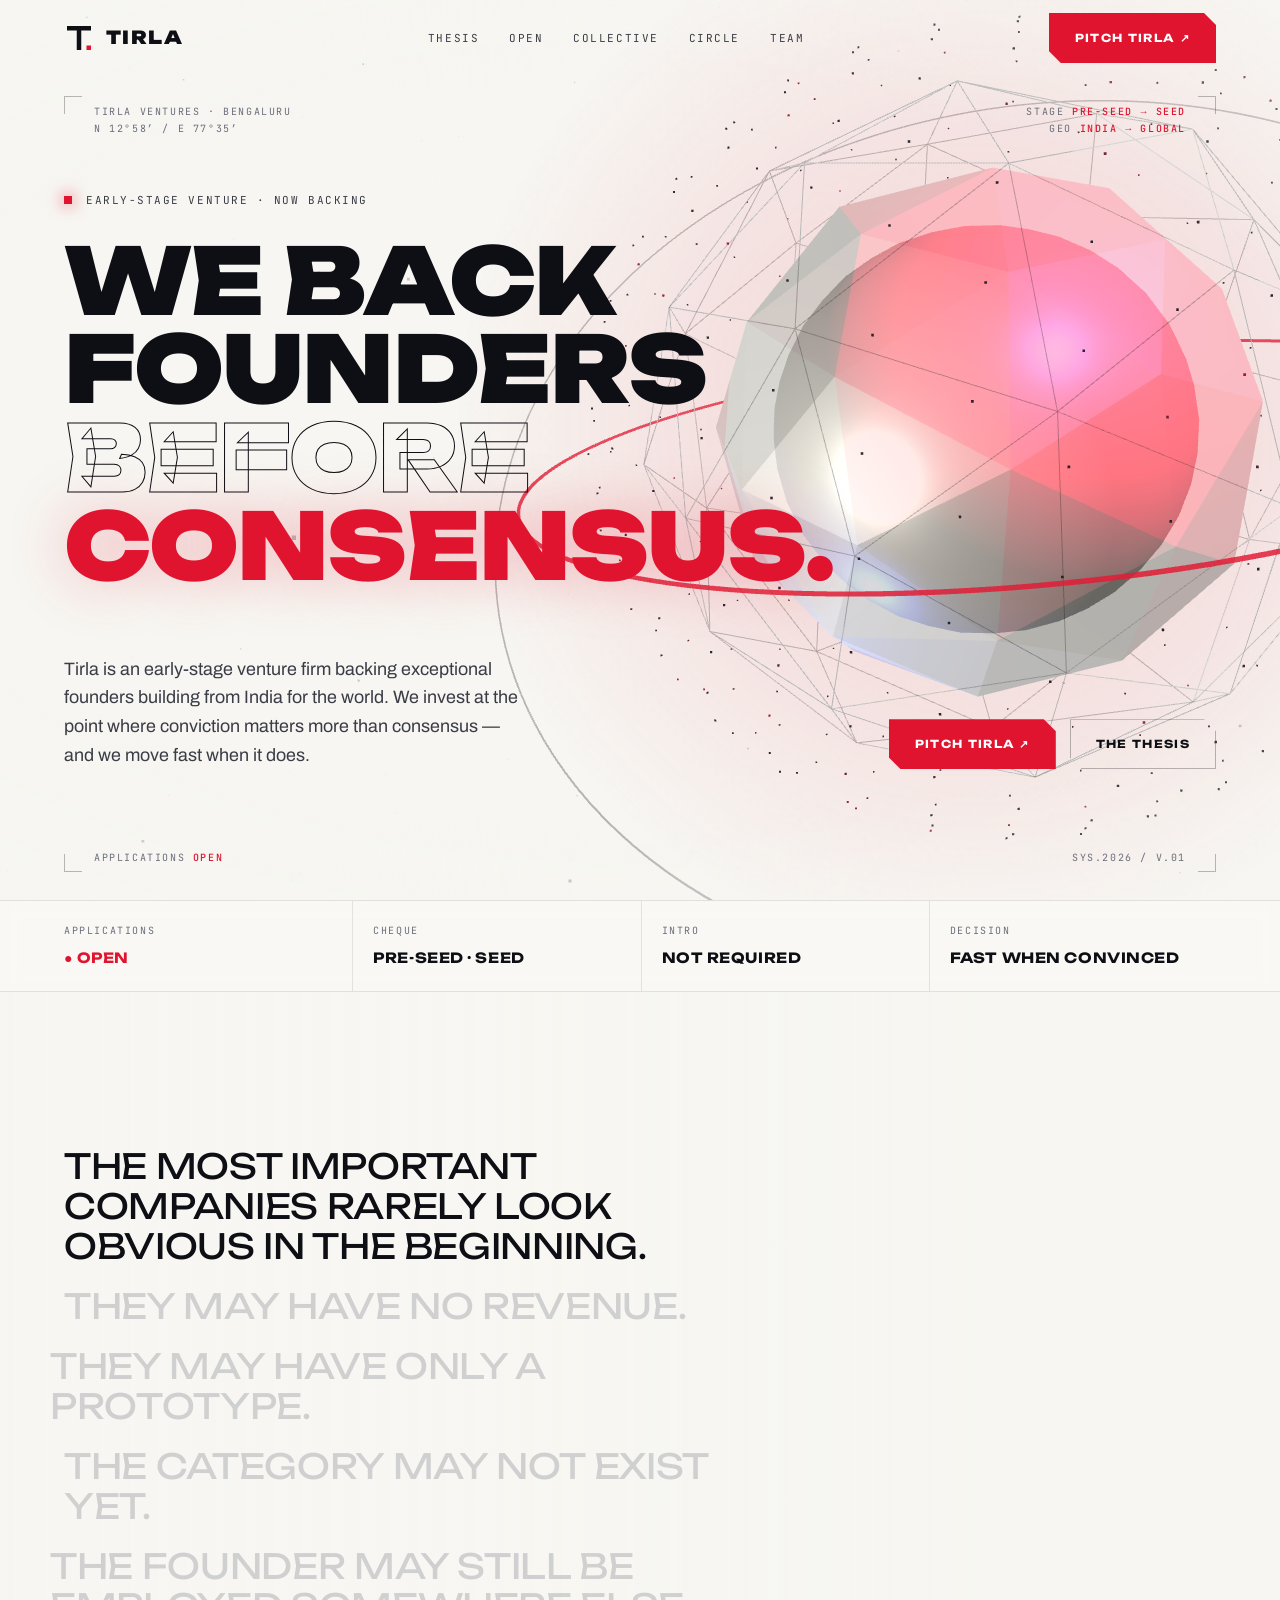
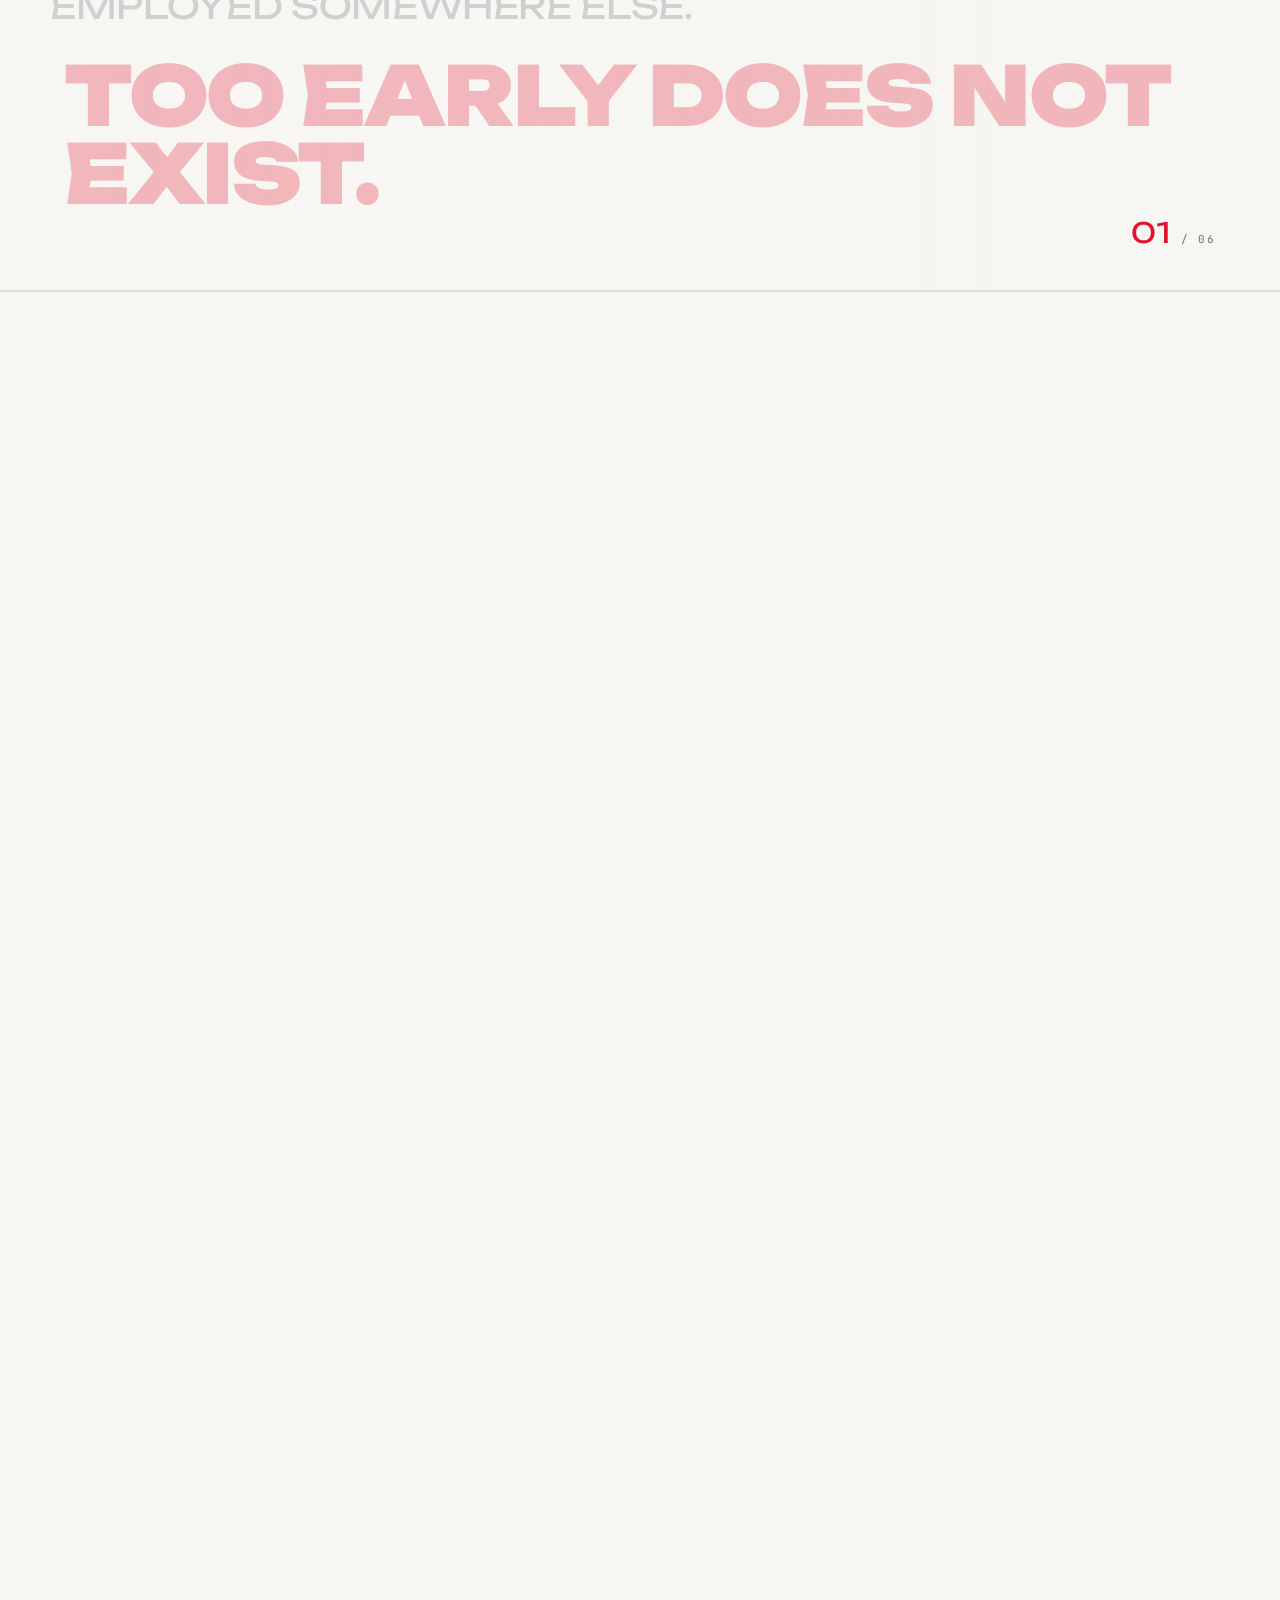
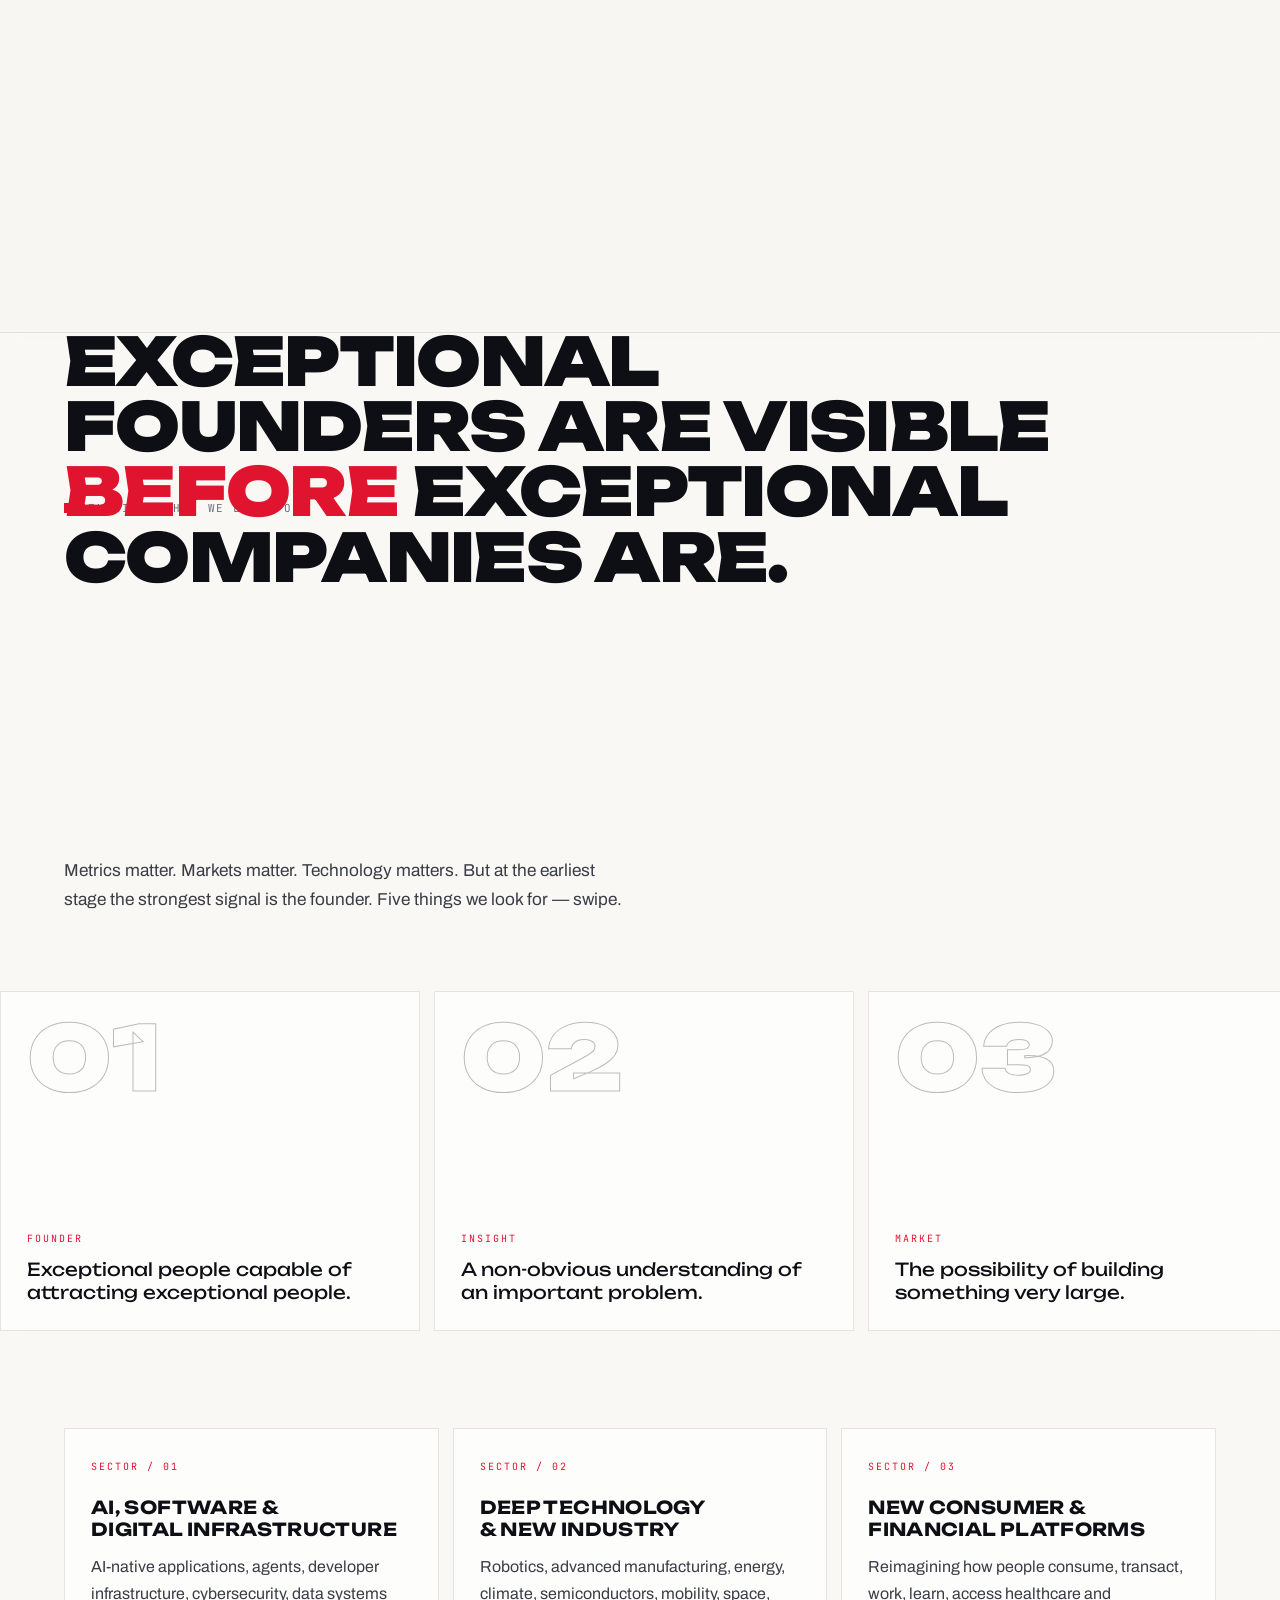
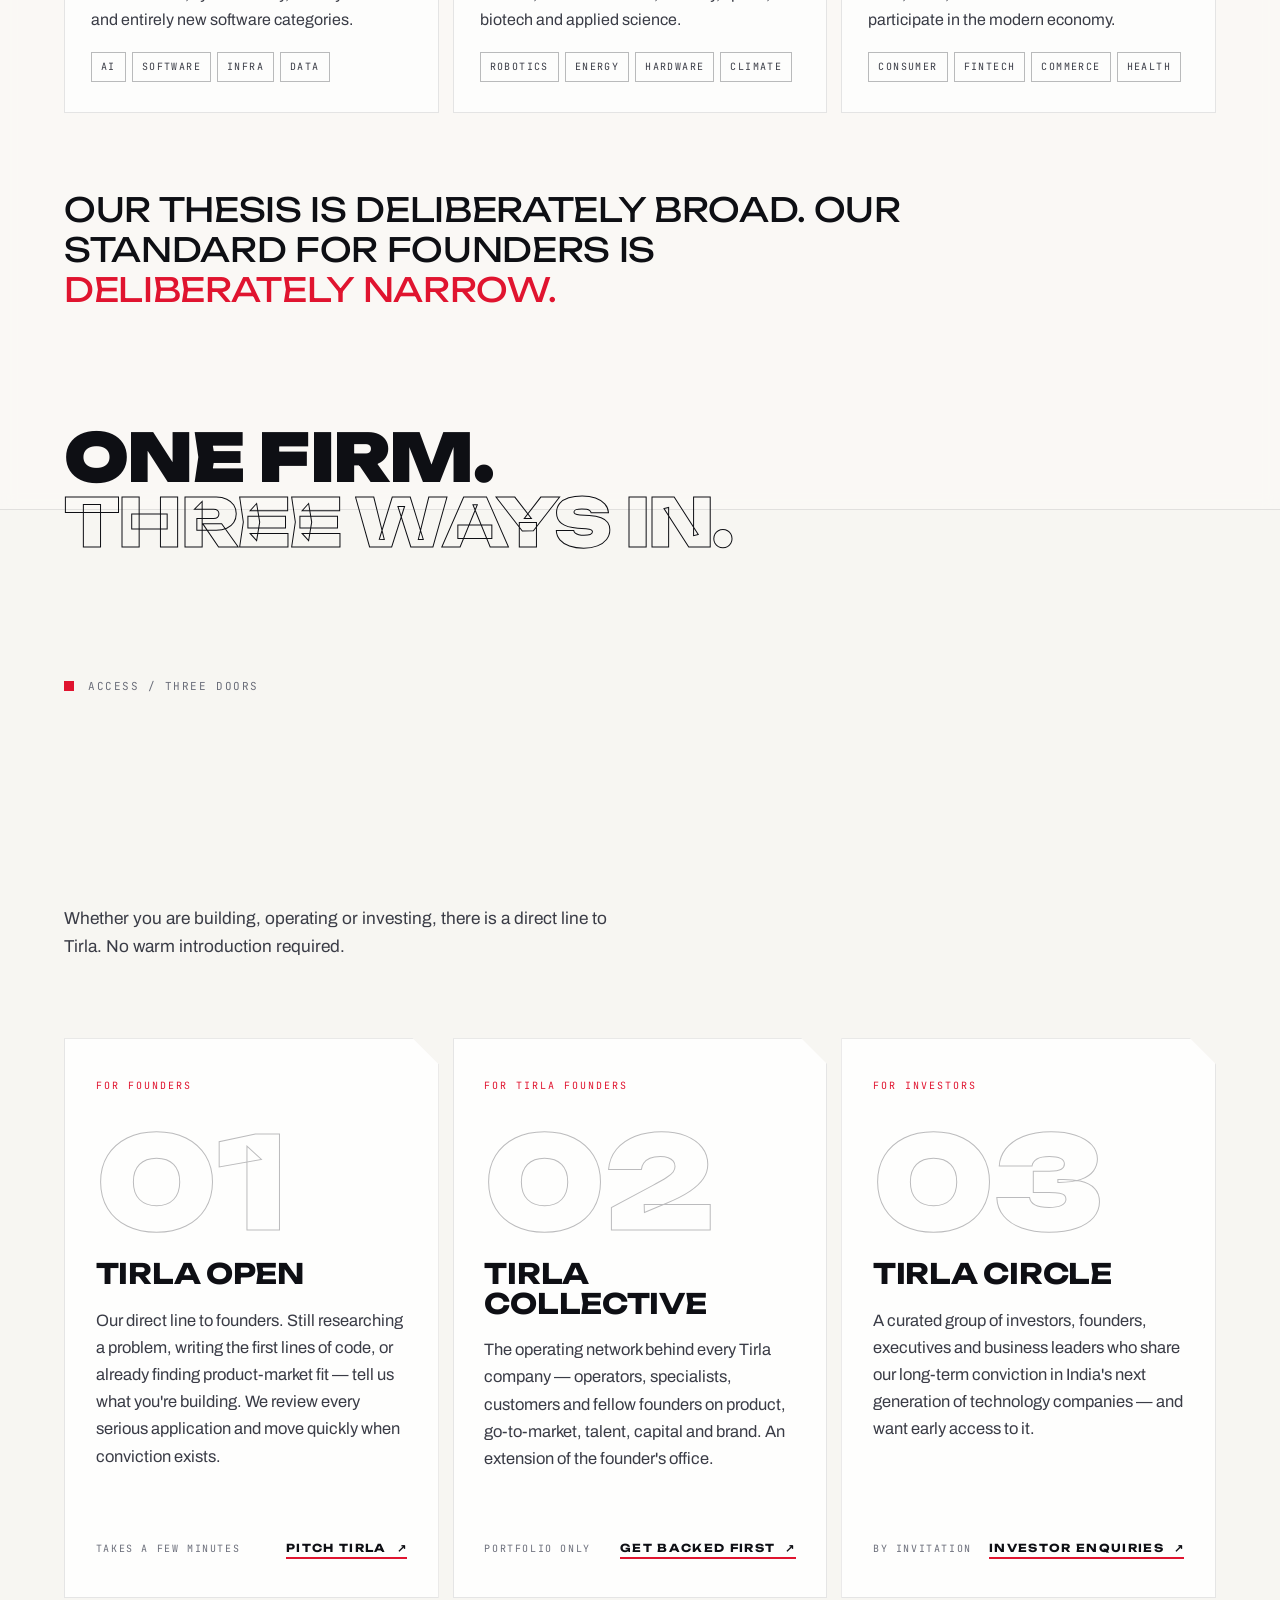
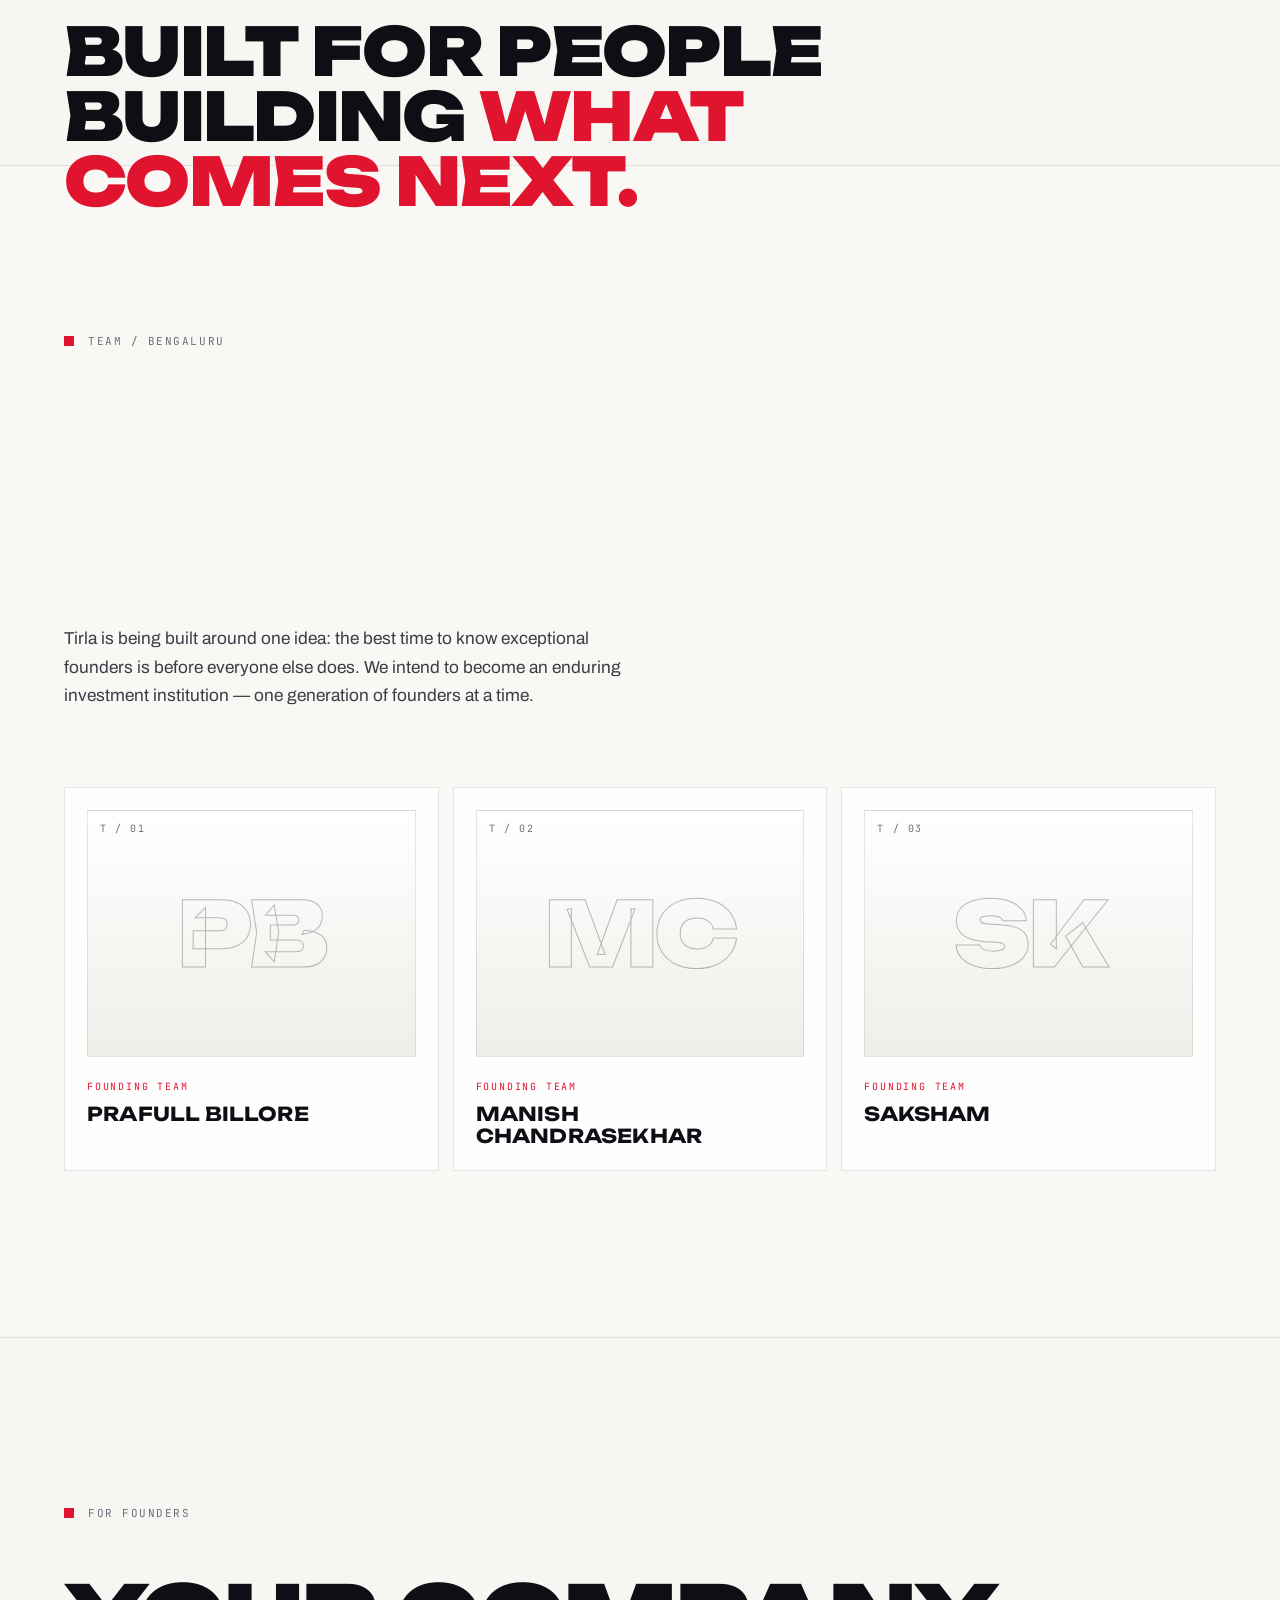
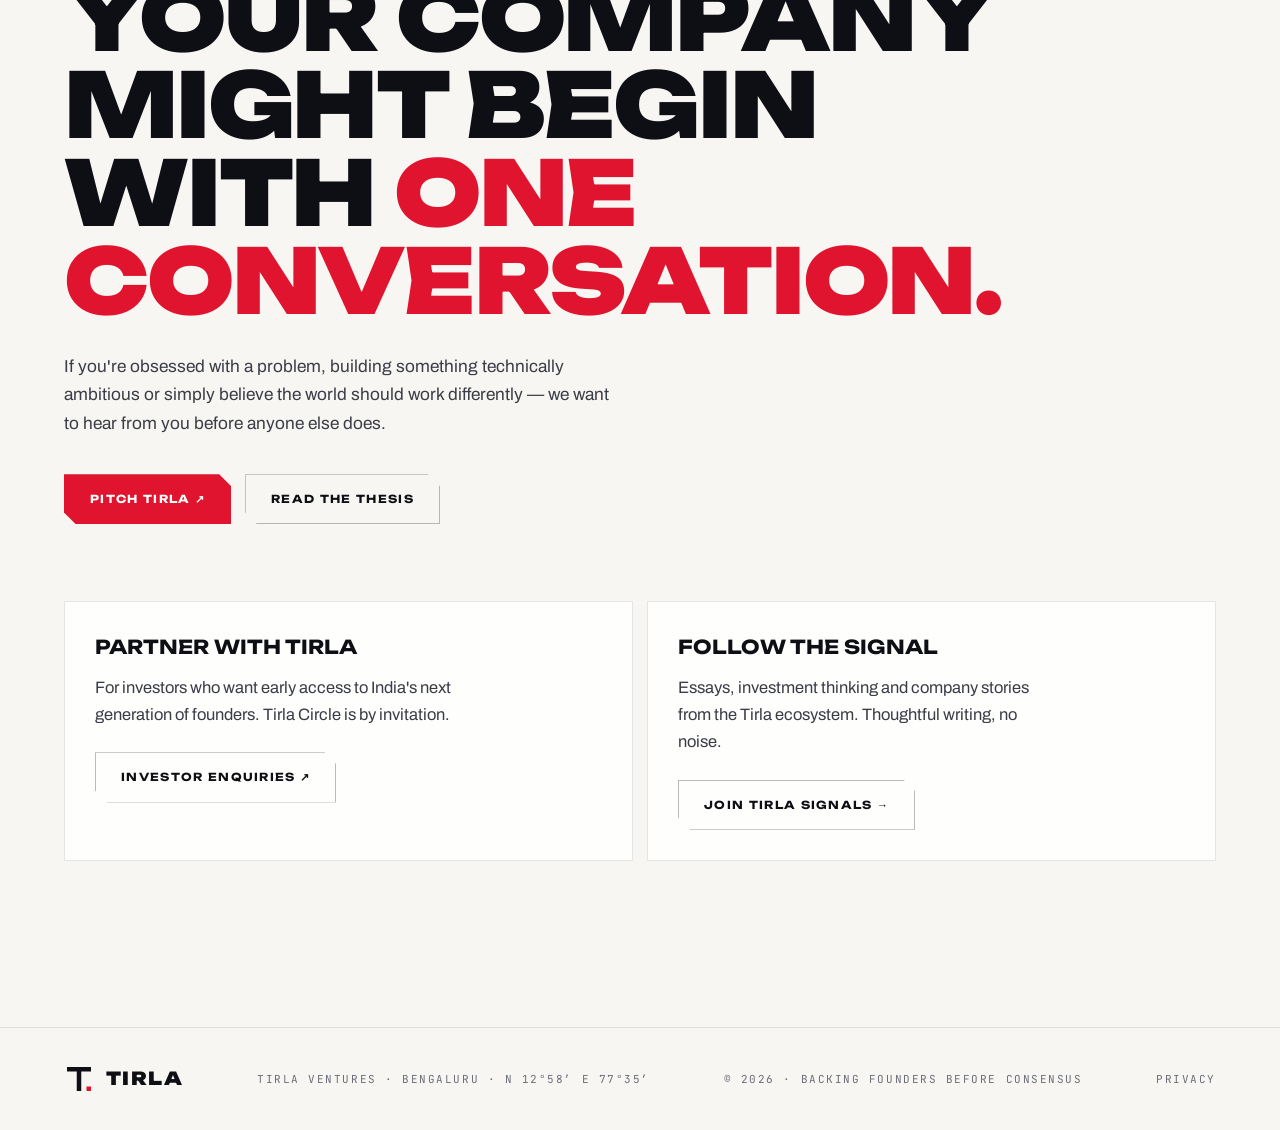
==== commit 26056d0b: "Add application page, privacy policy and Supabase backend Replaces the mailto pitch modal with a ded" ====
--- a/index.html
+++ b/index.html
@@ -198,6 +198,8 @@
 /* footer */
 footer{border-top:1px solid var(--line);background:var(--bg);padding-block:36px;padding-bottom:calc(36px + env(safe-area-inset-bottom,0px))}
 footer .wrap{display:flex;justify-content:space-between;gap:20px;flex-wrap:wrap;align-items:center}
+footer a.mono{transition:color .2s}
+footer a.mono:hover{color:var(--ink)}
 
 /* modal */
 .modal{position:fixed;inset:0;z-index:60;display:none;align-items:center;justify-content:center;padding:20px;background:rgba(247,246,242,.88);backdrop-filter:blur(12px);-webkit-backdrop-filter:blur(12px)}
@@ -212,6 +214,14 @@
 .f input:focus,.f textarea:focus,.f select:focus{outline:none;border-color:var(--red);box-shadow:0 0 0 3px rgba(224,20,47,.15)}
 .f textarea{min-height:110px;resize:vertical}
 .two{display:grid;grid-template-columns:1fr 1fr;gap:16px}
+.consent{display:flex;gap:11px;align-items:flex-start;cursor:pointer;margin-top:2px}
+.consent input{appearance:none;-webkit-appearance:none;flex:0 0 18px;width:18px;height:18px;margin:2px 0 0;border:1px solid var(--line2);background:var(--bg);display:grid;place-content:center;cursor:pointer;transition:.2s}
+.consent input:checked{background:var(--red);border-color:var(--red)}
+.consent input:checked::after{content:"";width:9px;height:5px;border-left:2px solid #fff;border-bottom:2px solid #fff;transform:rotate(-45deg) translate(1px,-1px)}
+.consent input:focus-visible{outline:2px solid var(--red);outline-offset:2px}
+.consent span{font-size:13px;line-height:1.55;color:var(--mute)}
+.consent a{color:var(--red);text-decoration:underline;text-underline-offset:2px}
+.consent a:hover{color:var(--ink)}
 @media (max-width:560px){.two{grid-template-columns:1fr}}
 
 /* reveal — always animated (does not depend on OS motion settings) */
@@ -238,13 +248,13 @@
   <div class="links">
     <a href="#thesis">Thesis</a><a href="#open">Open</a><a href="#collective">Collective</a><a href="#circle">Circle</a><a href="#team">Team</a>
   </div>
-  <button class="btn" data-pitch>Pitch Tirla ↗</button>
+  <a class="btn" href="apply.html">Pitch Tirla ↗</a>
   <button class="burger" id="burger" aria-label="Menu"><i></i></button>
 </nav>
 <div class="sheet" id="sheet">
   <button class="x" id="sheetx">CLOSE</button>
   <a href="#thesis">Thesis</a><a href="#open">Open</a><a href="#collective">Collective</a><a href="#circle">Circle</a><a href="#team">Team</a>
-  <a href="#" data-pitch class="red">Pitch Tirla ↗</a>
+  <a href="apply.html" class="red">Pitch Tirla ↗</a>
 </div>
 
 <header class="hero" id="top">
@@ -260,7 +270,7 @@
     <div class="hero-grid">
       <p class="lede">Tirla is an early-stage venture firm backing exceptional founders building from India for the world. We invest at the point where conviction matters more than consensus — and we move fast when it does.</p>
       <div class="ctas">
-        <button class="btn" data-pitch>Pitch Tirla ↗</button>
+        <a class="btn" href="apply.html">Pitch Tirla ↗</a>
         <a class="btn ghost" href="#thesis">The thesis</a>
       </div>
     </div>
@@ -324,14 +334,14 @@
         <div class="num">01</div>
         <h3>Tirla Open</h3>
         <p>Our direct line to founders. Still researching a problem, writing the first lines of code, or already finding product-market fit — tell us what you're building. We review every serious application and move quickly when conviction exists.</p>
-        <div class="foot"><span class="tag">Takes a few minutes</span><button class="go" data-pitch>Pitch Tirla <span class="arr">↗</span></button></div>
+        <div class="foot"><span class="tag">Takes a few minutes</span><a class="go" href="apply.html">Pitch Tirla <span class="arr">↗</span></a></div>
       </div>
       <div class="door" id="collective" data-tilt>
         <span class="who">For Tirla founders</span>
         <div class="num">02</div>
         <h3>Tirla Collective</h3>
         <p>The operating network behind every Tirla company — operators, specialists, customers and fellow founders on product, go-to-market, talent, capital and brand. An extension of the founder's office.</p>
-        <div class="foot"><span class="tag">Portfolio only</span><button class="go" data-pitch>Get backed first <span class="arr">↗</span></button></div>
+        <div class="foot"><span class="tag">Portfolio only</span><a class="go" href="apply.html">Get backed first <span class="arr">↗</span></a></div>
       </div>
       <div class="door" id="circle" data-tilt>
         <span class="who">For investors</span>
@@ -362,7 +372,7 @@
     <div class="eyebrow mono rv">For founders</div>
     <h2 class="h2 rv">Your company might begin with <span class="red">one conversation.</span></h2>
     <p class="sub rv">If you're obsessed with a problem, building something technically ambitious or simply believe the world should work differently — we want to hear from you before anyone else does.</p>
-    <div class="rv" style="margin-top:36px;display:flex;gap:14px;flex-wrap:wrap"><button class="btn" data-pitch>Pitch Tirla ↗</button><a class="btn ghost" href="#thesis">Read the thesis</a></div>
+    <div class="rv" style="margin-top:36px;display:flex;gap:14px;flex-wrap:wrap"><a class="btn" href="apply.html">Pitch Tirla ↗</a><a class="btn ghost" href="#thesis">Read the thesis</a></div>
     <div class="rowc rv">
       <div><h3>Partner with Tirla</h3><p>For investors who want early access to India's next generation of founders. Tirla Circle is by invitation.</p><a class="btn ghost" href="mailto:hello@tirla.vc?subject=Tirla%20Circle%20%E2%80%94%20investor%20enquiry">Investor enquiries ↗</a></div>
       <div><h3>Follow the signal</h3><p>Essays, investment thinking and company stories from the Tirla ecosystem. Thoughtful writing, no noise.</p><a class="btn ghost" href="mailto:hello@tirla.vc?subject=Join%20Tirla%20Signals">Join Tirla Signals →</a></div>
@@ -376,33 +386,9 @@
     <a class="brand" href="#top"><svg><use href="#mark"/></svg><span>TIRLA</span></a>
     <span class="mono">Tirla Ventures · Bengaluru · N 12°58′ E 77°35′</span>
     <span class="mono">© 2026 · Backing founders before consensus</span>
+    <a class="mono" href="privacy.html">Privacy</a>
   </div>
 </footer>
-
-<div class="modal" id="modal" role="dialog" aria-modal="true" aria-labelledby="mtitle">
-  <div class="card">
-    <button class="x" id="mx">CLOSE</button>
-    <div class="mono" style="color:var(--red)">Tirla Open / Application</div>
-    <h3 id="mtitle">Tell us what you're building.</h3>
-    <p style="color:var(--ink2);margin:0;max-width:44ch">No deck needed. No warm intro. A few lines is enough — if it's interesting, you'll hear from the investment team directly.</p>
-    <form id="pitchform">
-      <div class="two">
-        <div class="f"><label for="p_name">Your name</label><input id="p_name" name="name" required autocomplete="name"></div>
-        <div class="f"><label for="p_email">Email</label><input id="p_email" name="email" type="email" required autocomplete="email"></div>
-      </div>
-      <div class="two">
-        <div class="f"><label for="p_co">Company / project</label><input id="p_co" name="company" placeholder="Working name is fine"></div>
-        <div class="f"><label for="p_stage">Stage</label><select id="p_stage" name="stage"><option>Idea</option><option>Research</option><option>Prototype</option><option>Pre-revenue</option><option>Early revenue</option><option>Raising seed</option></select></div>
-      </div>
-      <div class="f"><label for="p_what">What are you building, and why now?</label><textarea id="p_what" name="what" required placeholder="Three sentences. The non-obvious part first."></textarea></div>
-      <div class="f"><label for="p_link">Link (site, deck, demo, LinkedIn)</label><input id="p_link" name="link" placeholder="https://"></div>
-      <div style="display:flex;justify-content:space-between;align-items:center;gap:16px;flex-wrap:wrap">
-        <span class="mono">We review every serious application</span>
-        <button class="btn" type="submit">Send to Tirla ↗</button>
-      </div>
-    </form>
-  </div>
-</div>
 
 <script>
 /**
@@ -426,17 +412,7 @@
   document.getElementById('sheetx').onclick=()=>sheet.classList.remove('open');
   sheet.querySelectorAll('a').forEach(a=>a.addEventListener('click',()=>sheet.classList.remove('open')));
 
-  /* modal */
-  const modal=document.getElementById('modal');
-  document.querySelectorAll('[data-pitch]').forEach(b=>b.addEventListener('click',e=>{e.preventDefault();modal.classList.add('open');setTimeout(()=>document.getElementById('p_name').focus(),50)}));
-  document.getElementById('mx').onclick=()=>modal.classList.remove('open');
-  modal.addEventListener('click',e=>{if(e.target===modal)modal.classList.remove('open')});
-  addEventListener('keydown',e=>{if(e.key==='Escape'){modal.classList.remove('open');sheet.classList.remove('open')}});
-  document.getElementById('pitchform').addEventListener('submit',e=>{
-    e.preventDefault();const d=new FormData(e.target);
-    const body=`Name: ${d.get('name')}\nEmail: ${d.get('email')}\nCompany: ${d.get('company')}\nStage: ${d.get('stage')}\n\nWhat we're building:\n${d.get('what')}\n\nLink: ${d.get('link')}`;
-    location.href='mailto:hello@tirla.vc?subject='+encodeURIComponent('Tirla Open — '+(d.get('company')||d.get('name')))+'&body='+encodeURIComponent(body);
-  });
+  addEventListener('keydown',e=>{if(e.key==='Escape'){sheet.classList.remove('open')}});
 
   /* reveal */
   const io=new IntersectionObserver(es=>es.forEach(en=>{if(en.isIntersecting){en.target.classList.add('in');io.unobserve(en.target)}}),{threshold:.1});
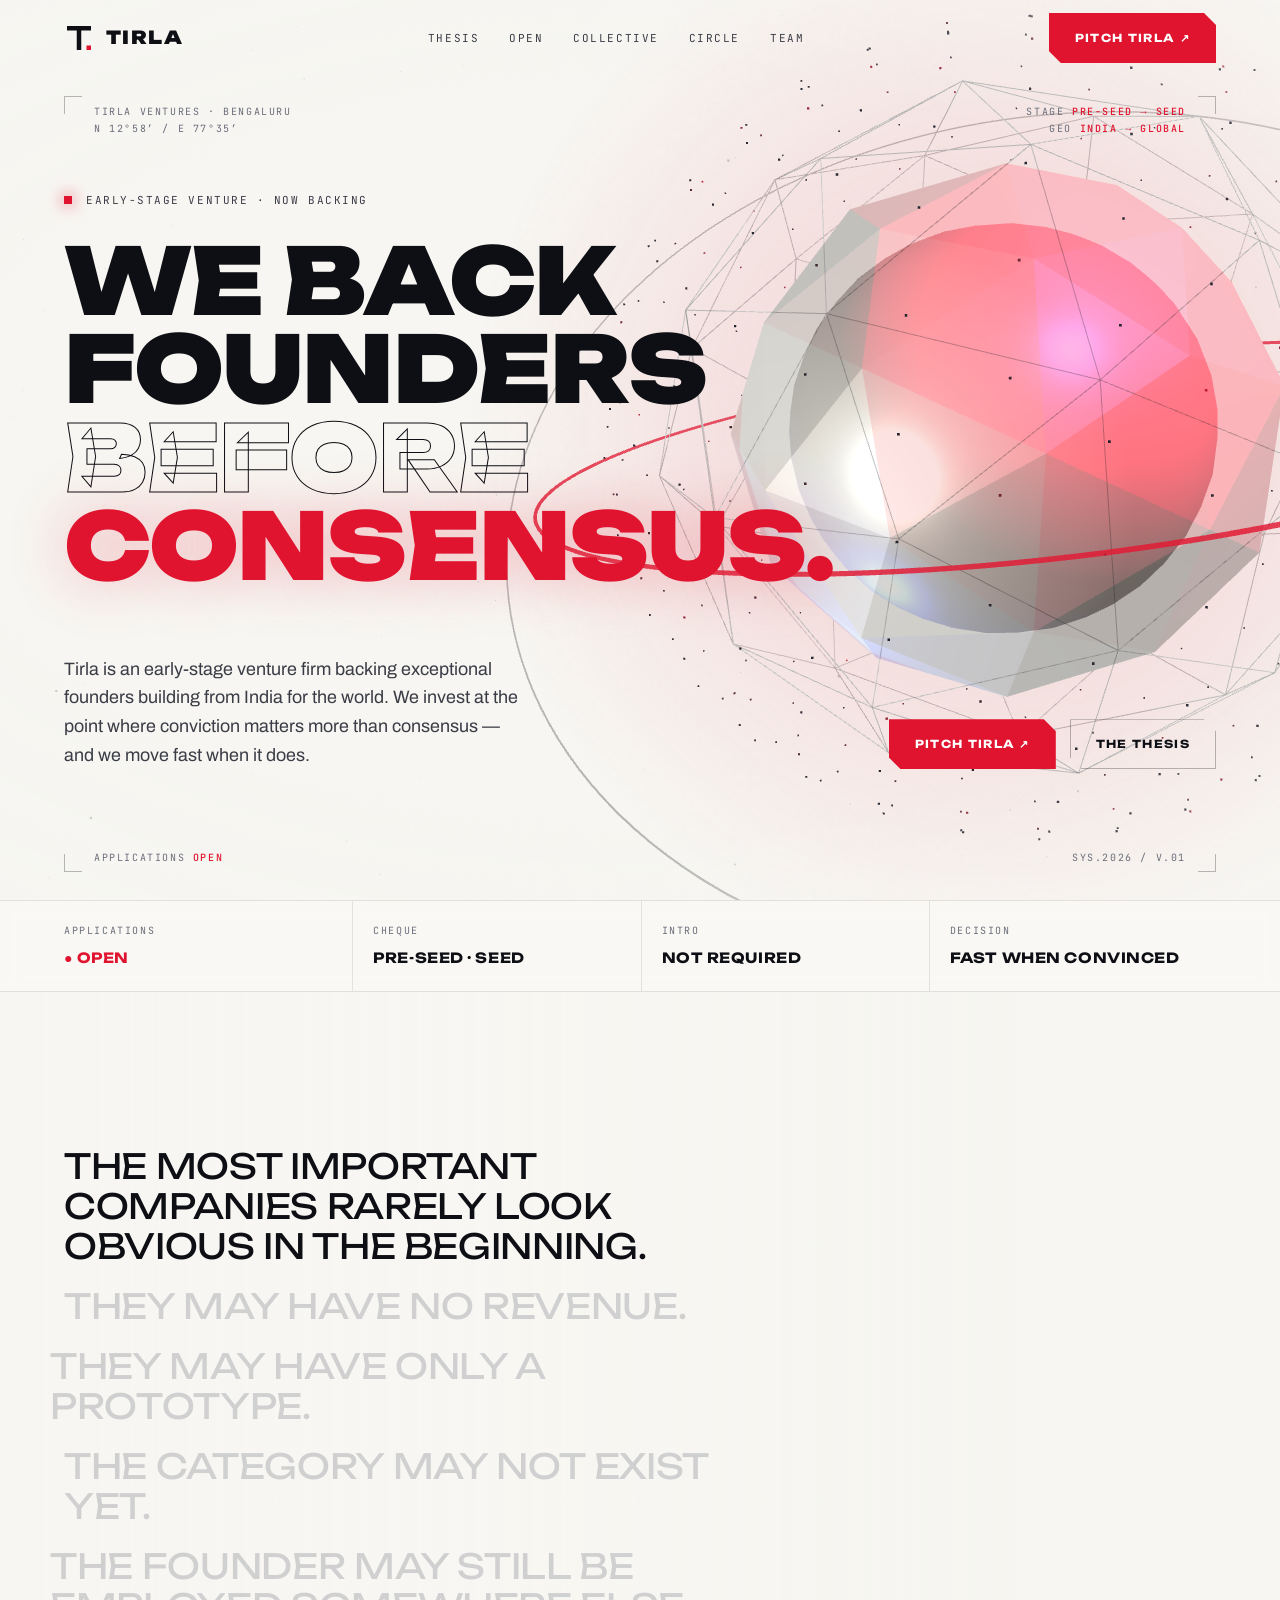
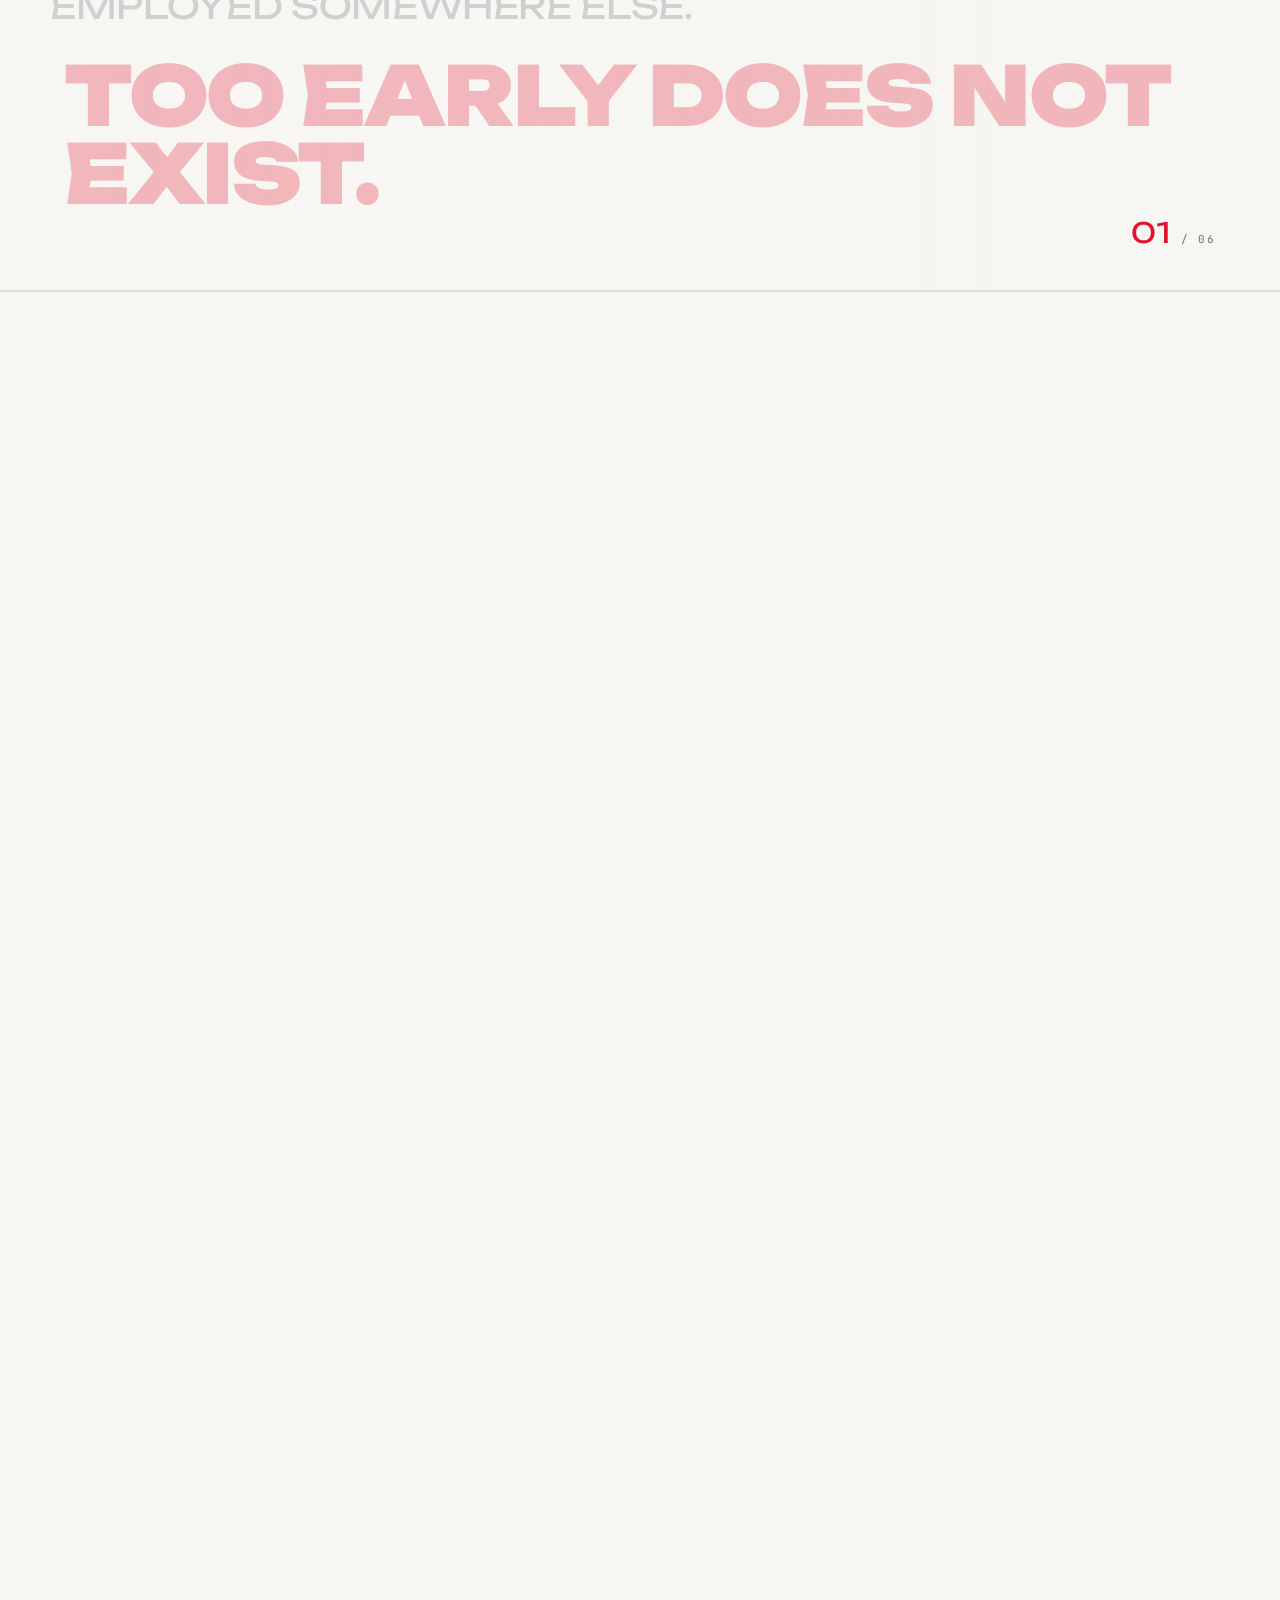
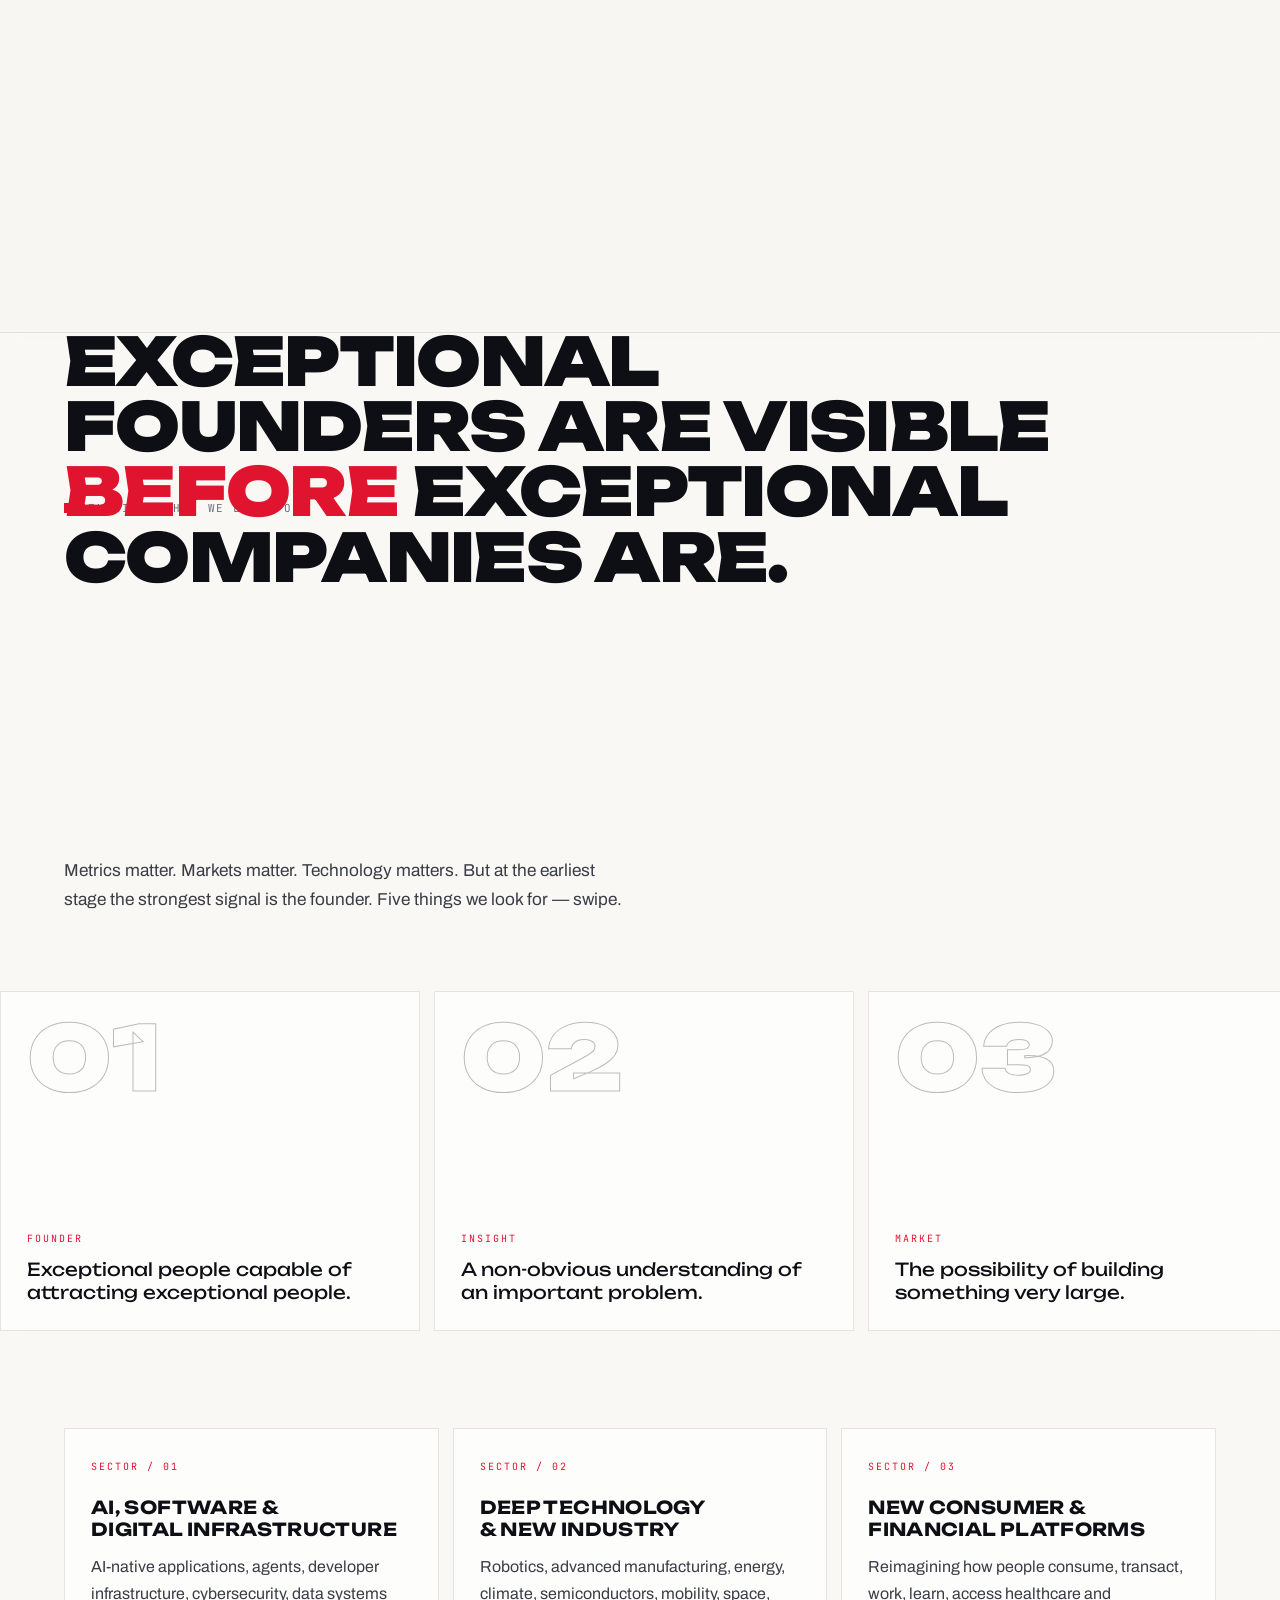
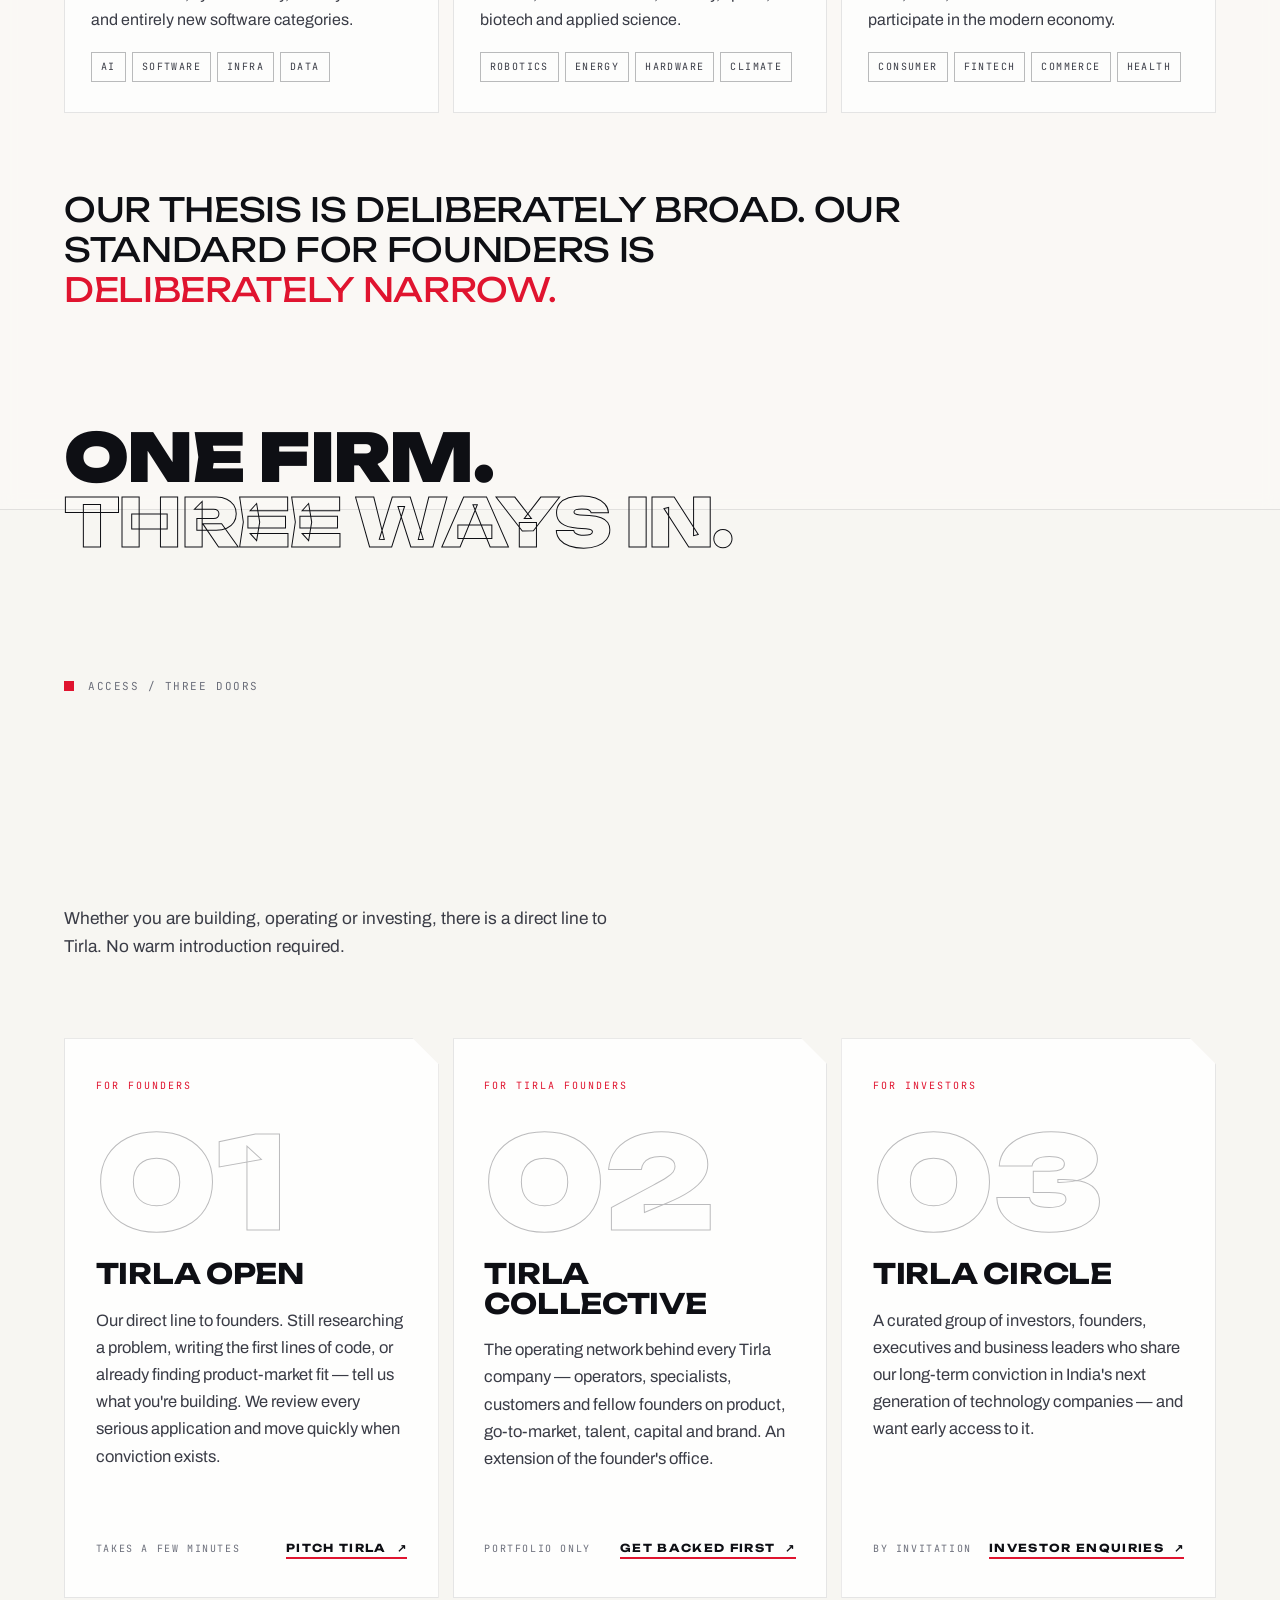
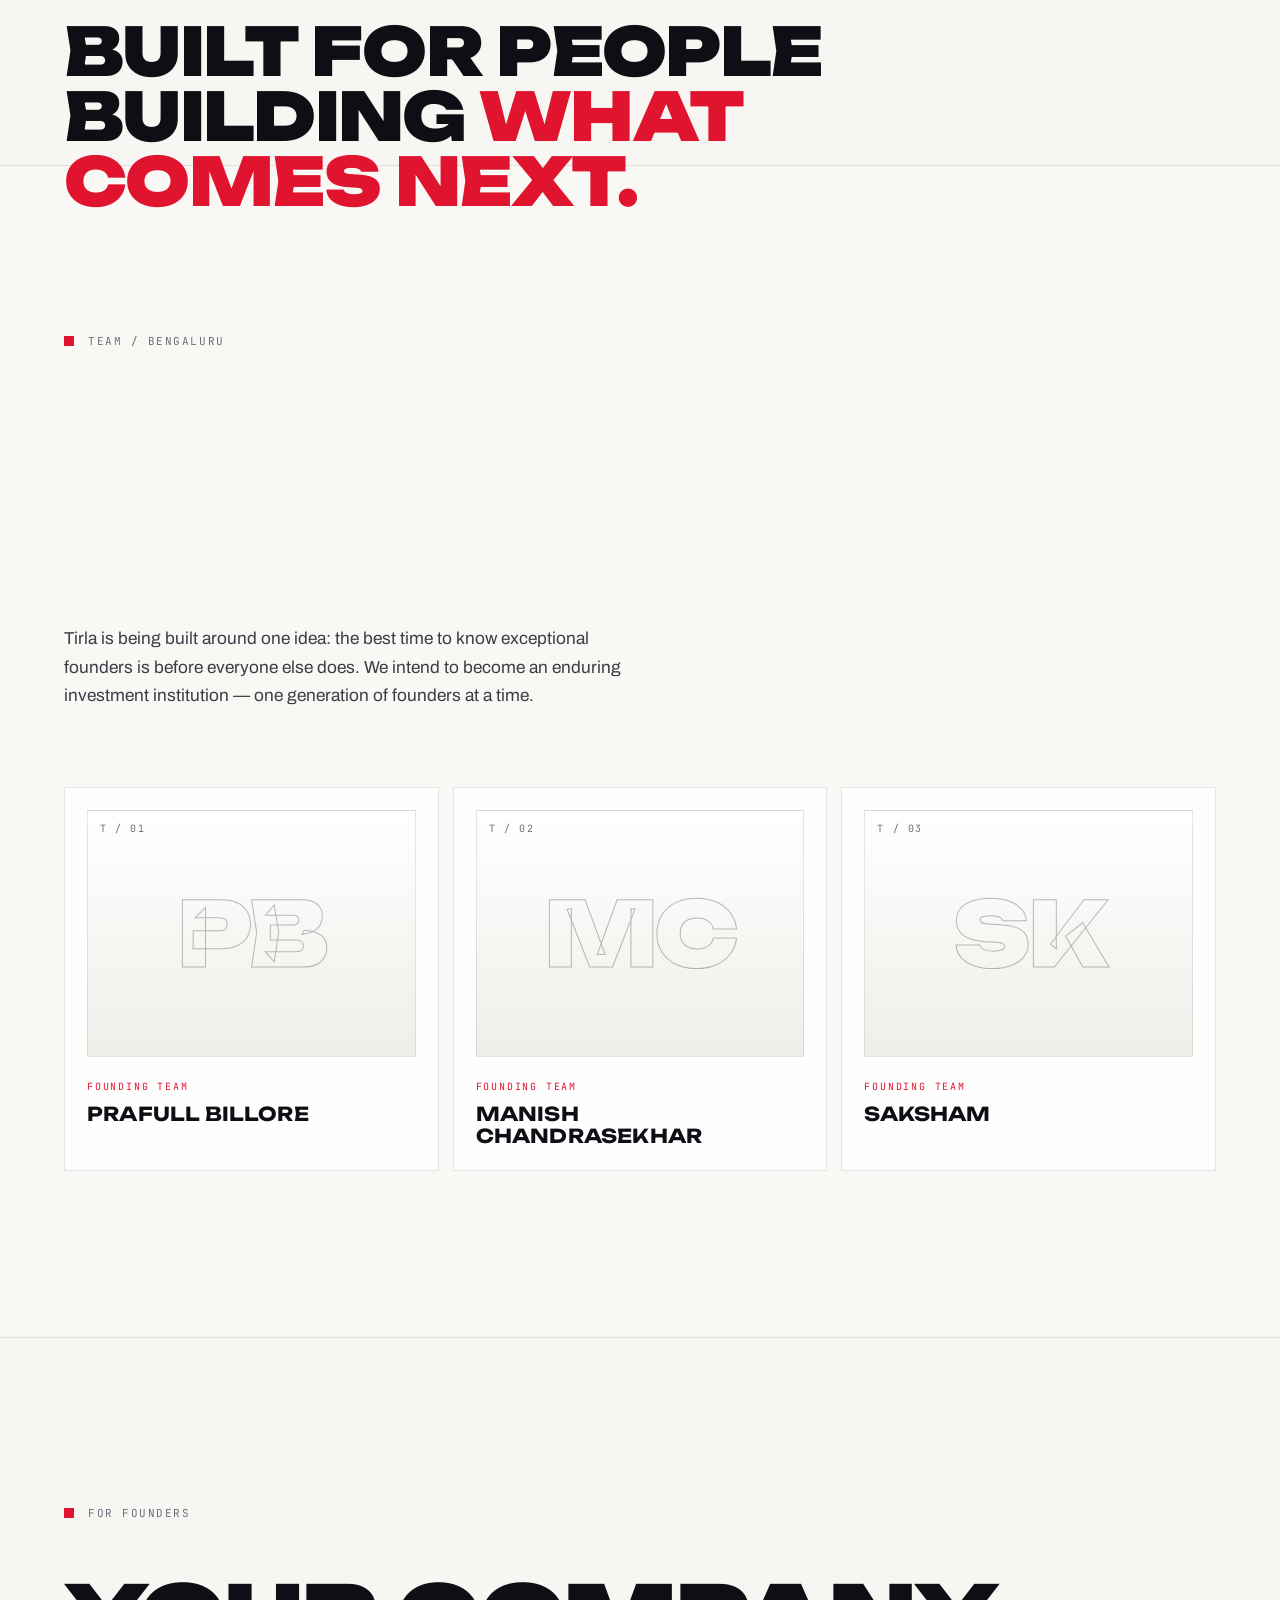
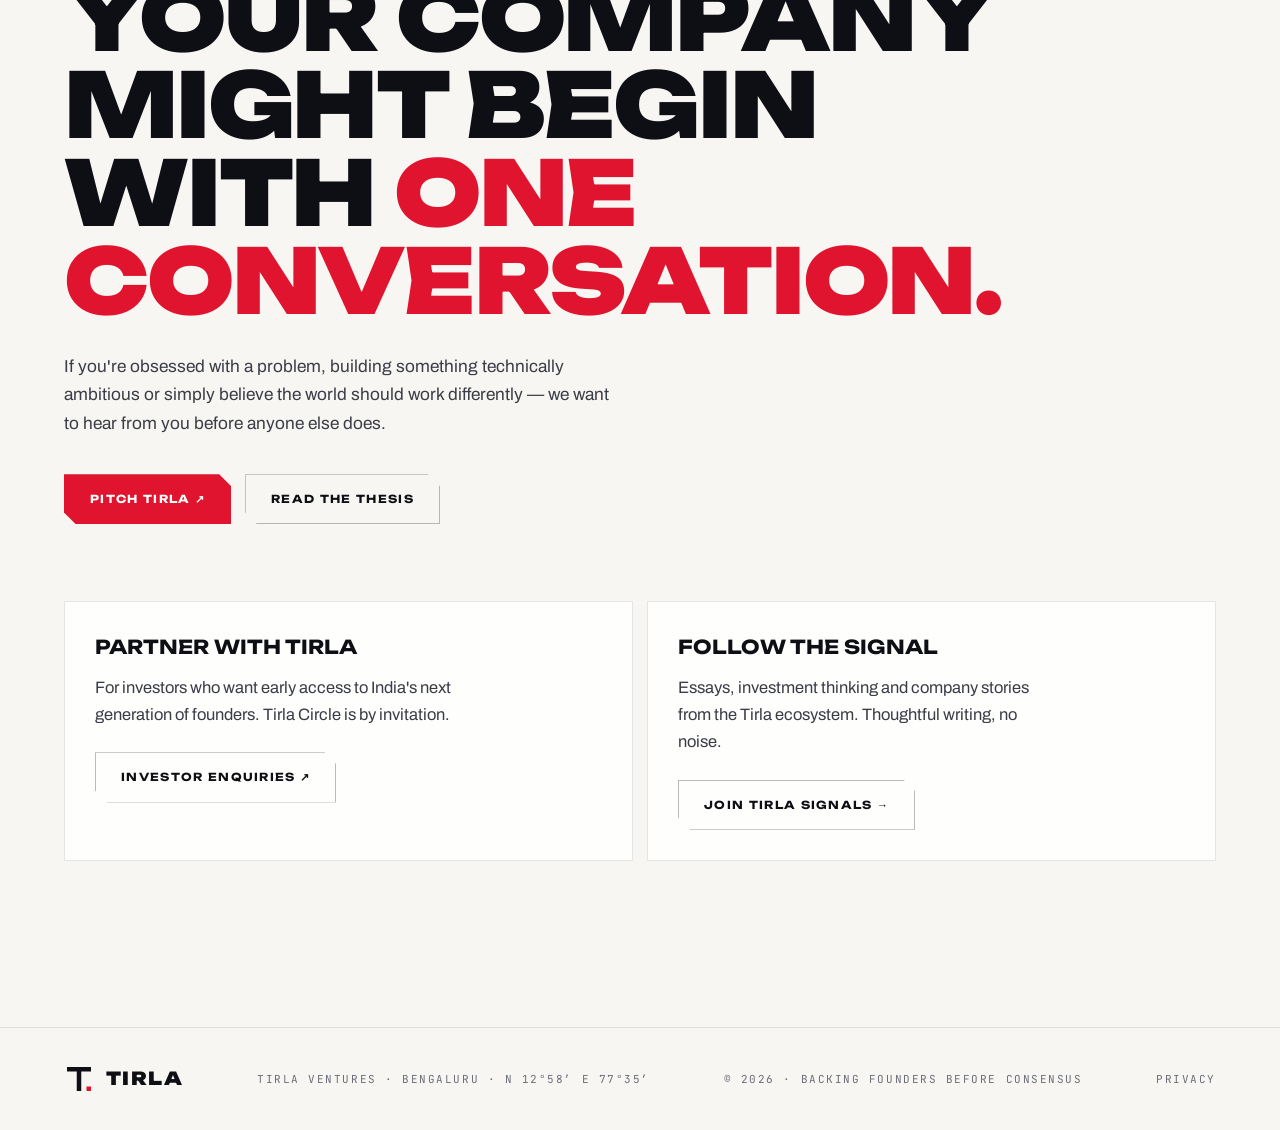
==== commit 6617ff56: "Add favicon and app icons Built from the existing #mark SVG in index.html rather than traced from an" ====
--- a/index.html
+++ b/index.html
@@ -4,6 +4,11 @@
 <meta charset="utf-8">
 <meta name="viewport" content="width=device-width, initial-scale=1, viewport-fit=cover">
 <title>Tirla Ventures</title>
+<link rel="icon" href="favicon.ico" sizes="any">
+<link rel="icon" href="favicon.svg" type="image/svg+xml">
+<link rel="apple-touch-icon" href="apple-touch-icon.png">
+<link rel="manifest" href="site.webmanifest">
+<meta name="theme-color" content="#F7F6F2">
 <style>
 @font-face{font-family:"Unbounded";font-style:normal;font-weight:300;font-display:swap;src:url([data-uri]) format("woff2")}
 @font-face{font-family:"Unbounded";font-style:normal;font-weight:400;font-display:swap;src:url([data-uri]) format("woff2")}
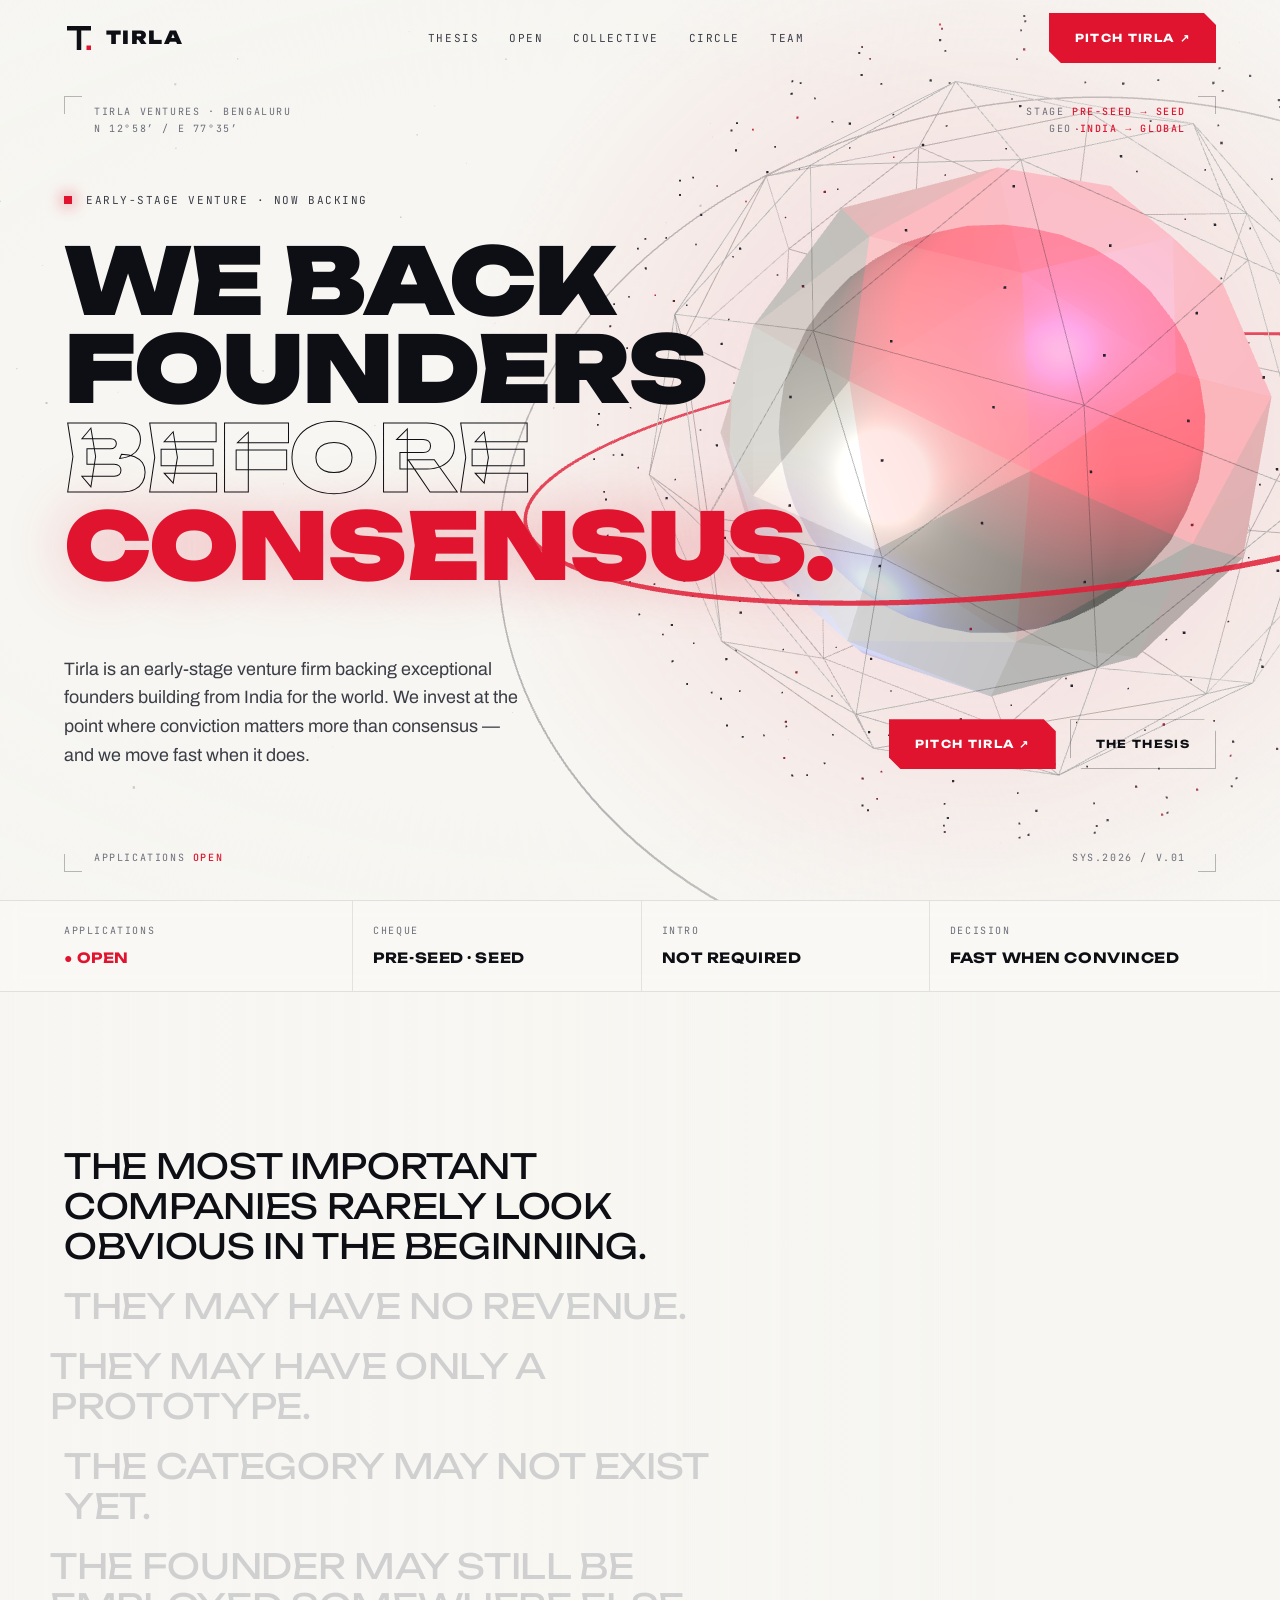
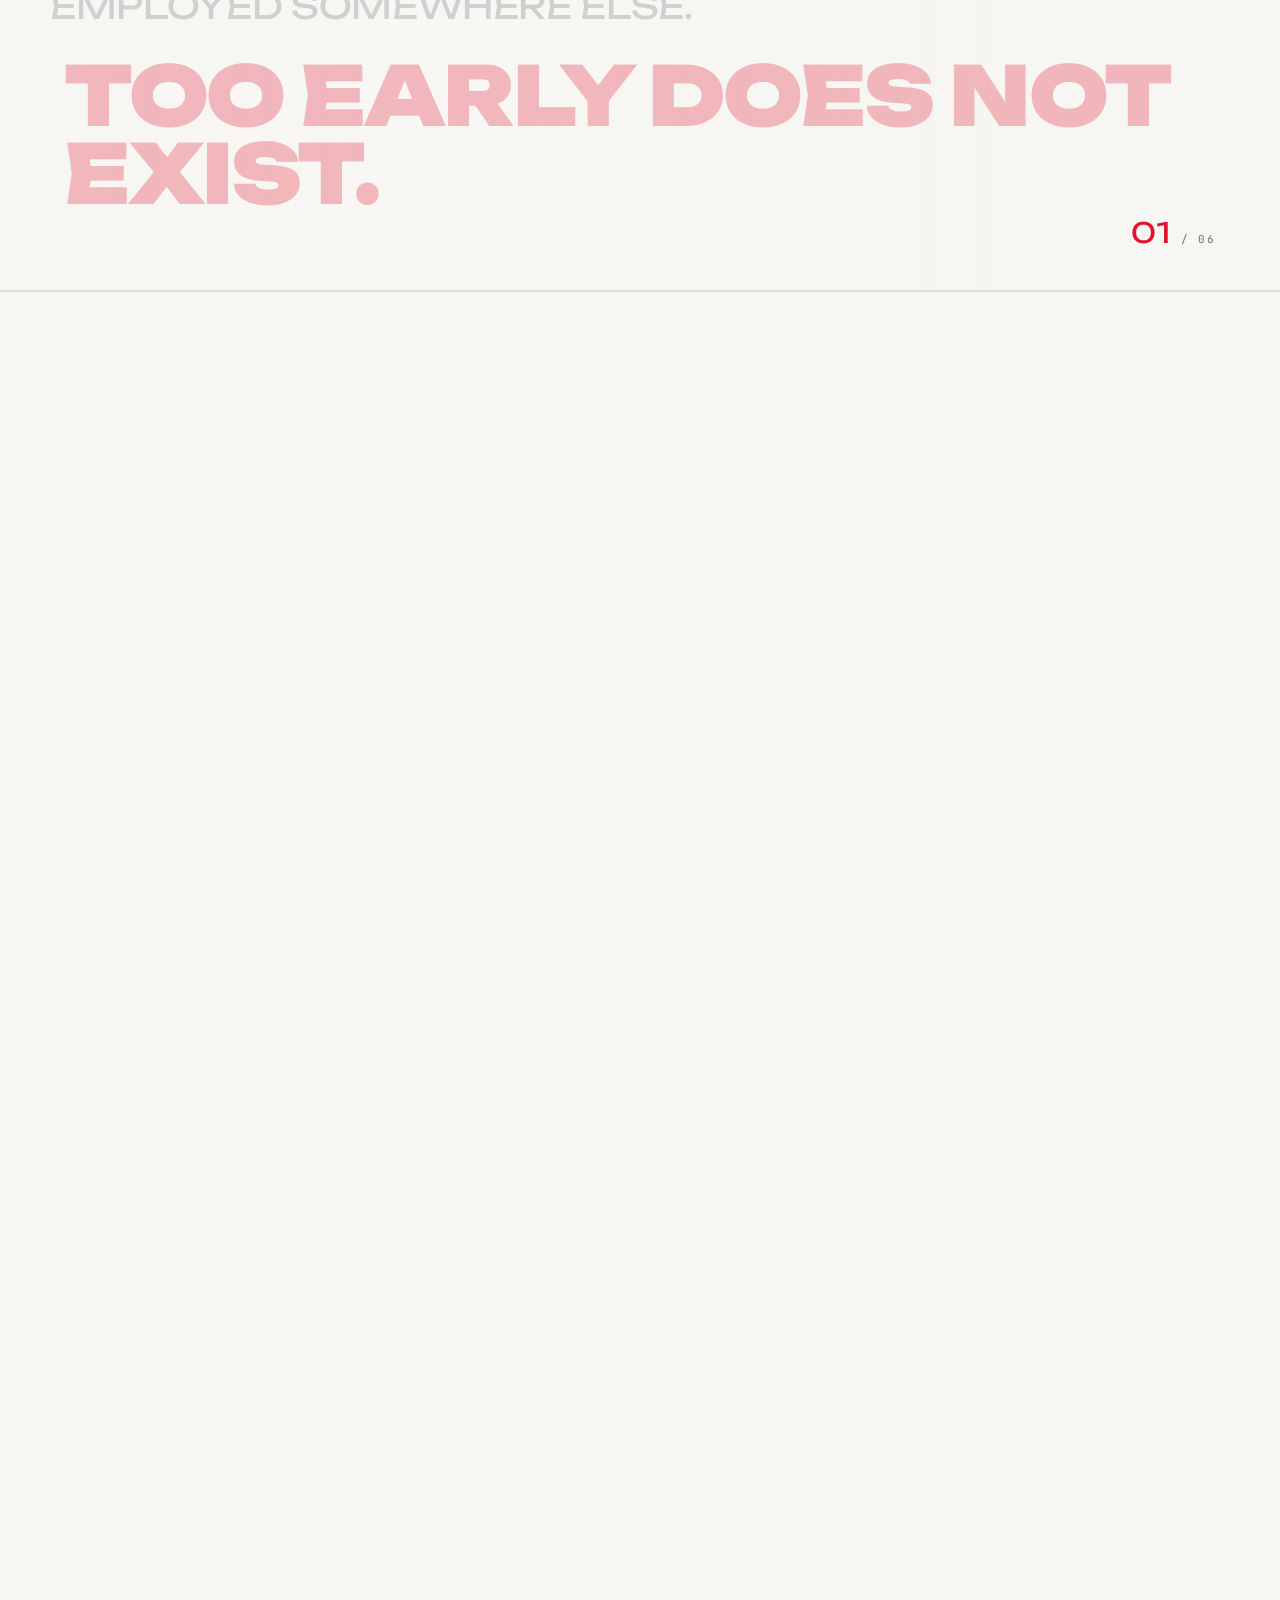
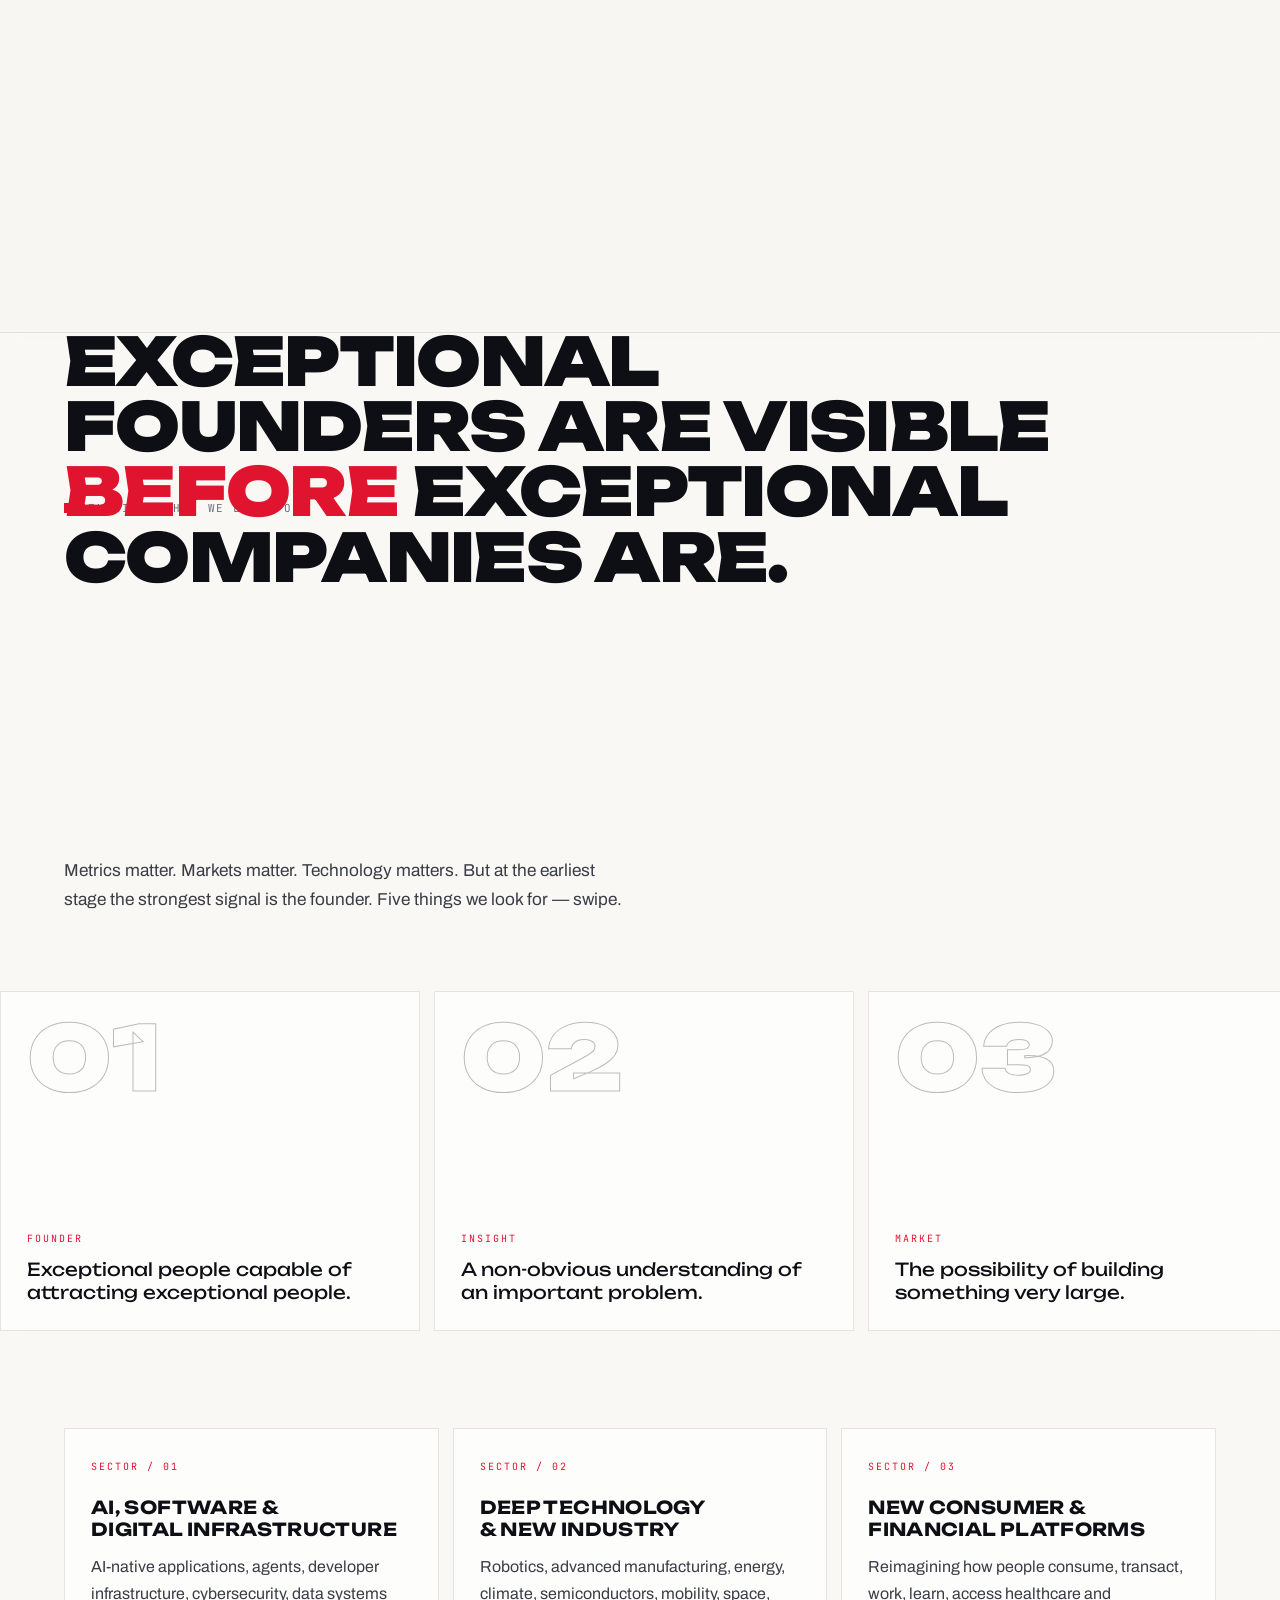
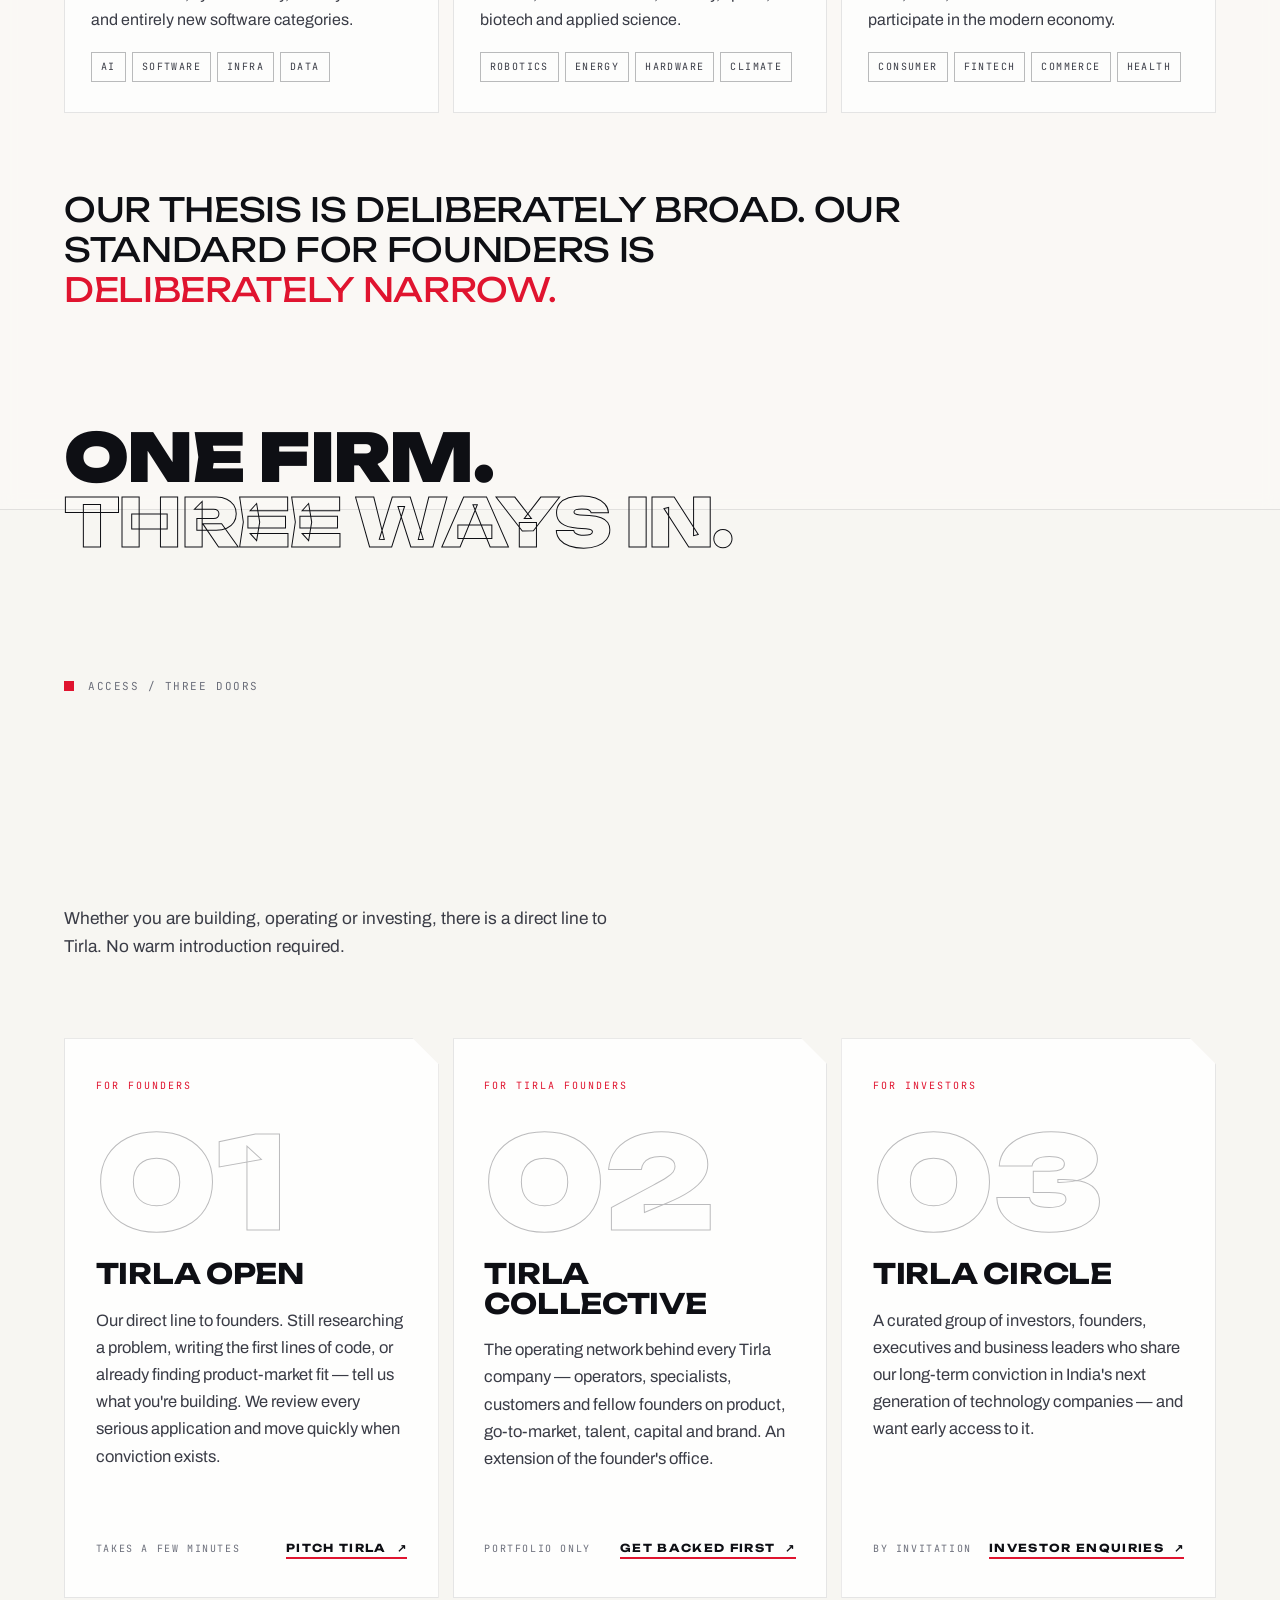
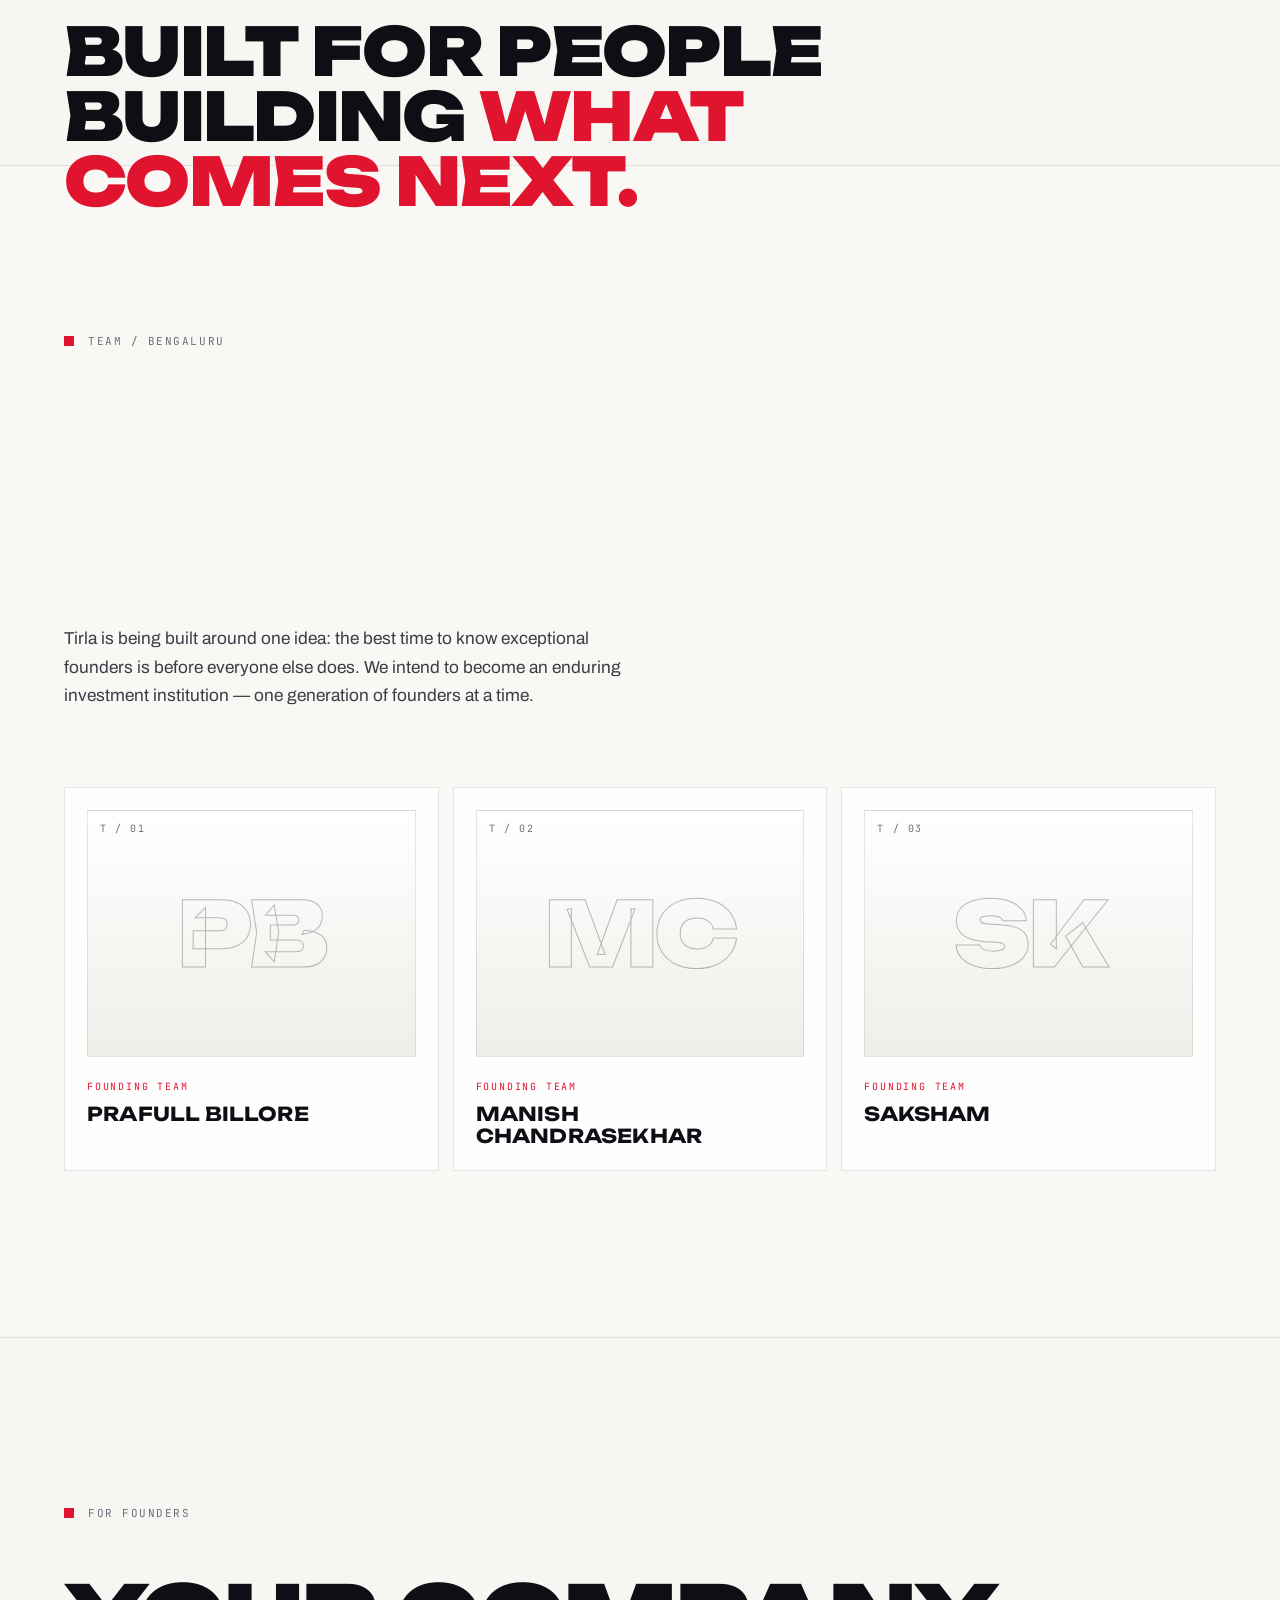
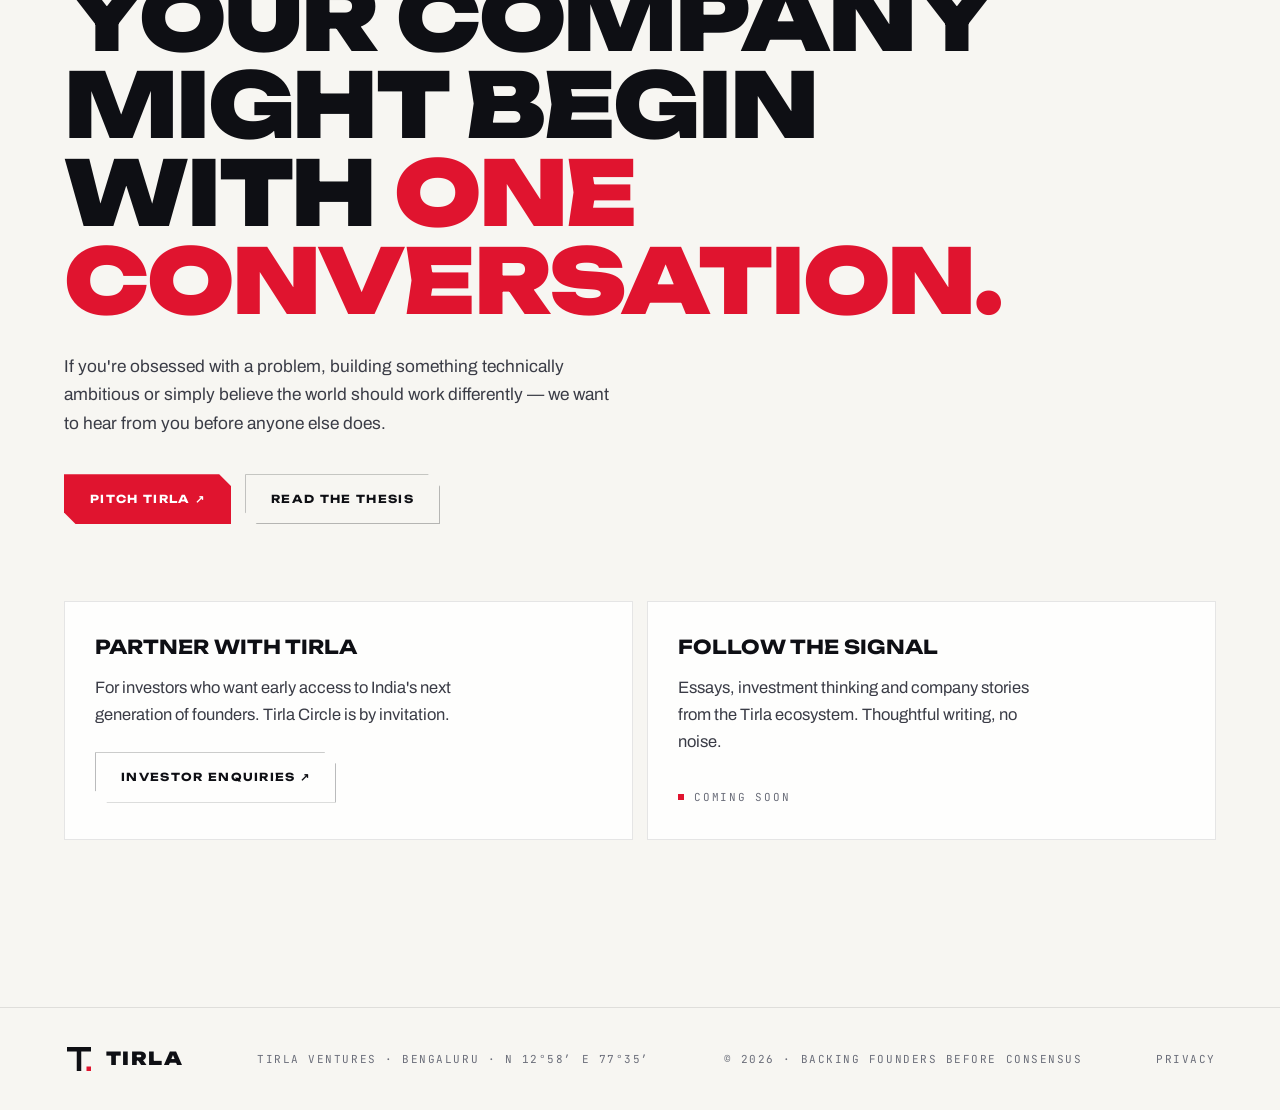
==== commit 50b70597: "Replace "Join Tirla Signals" button with a Coming soon label Signals is not live yet, so the ghost b" ====
--- a/index.html
+++ b/index.html
@@ -198,6 +198,8 @@
 .close .rowc>div{border:1px solid var(--line);background:rgba(255,255,255,.82);padding:30px}
 .close .rowc h3{font-size:clamp(16px,1.5vw,22px);margin-bottom:10px}
 .close .rowc p{color:var(--ink2);margin:0 0 24px;max-width:40ch;font-size:16.5px}
+.close .rowc .soon{display:inline-flex;align-items:center;gap:10px;font-family:var(--mono);font-size:11px;letter-spacing:.16em;text-transform:uppercase;color:var(--mute)}
+.close .rowc .soon::before{content:"";width:6px;height:6px;background:var(--red);flex:0 0 6px}
 @media (max-width:760px){.close .rowc{grid-template-columns:1fr}}
 
 /* footer */
@@ -380,7 +382,7 @@
     <div class="rv" style="margin-top:36px;display:flex;gap:14px;flex-wrap:wrap"><a class="btn" href="apply.html">Pitch Tirla ↗</a><a class="btn ghost" href="#thesis">Read the thesis</a></div>
     <div class="rowc rv">
       <div><h3>Partner with Tirla</h3><p>For investors who want early access to India's next generation of founders. Tirla Circle is by invitation.</p><a class="btn ghost" href="mailto:hello@tirla.vc?subject=Tirla%20Circle%20%E2%80%94%20investor%20enquiry">Investor enquiries ↗</a></div>
-      <div><h3>Follow the signal</h3><p>Essays, investment thinking and company stories from the Tirla ecosystem. Thoughtful writing, no noise.</p><a class="btn ghost" href="mailto:hello@tirla.vc?subject=Join%20Tirla%20Signals">Join Tirla Signals →</a></div>
+      <div><h3>Follow the signal</h3><p>Essays, investment thinking and company stories from the Tirla ecosystem. Thoughtful writing, no noise.</p><span class="soon">Coming soon</span></div>
     </div>
   </div>
 </section>
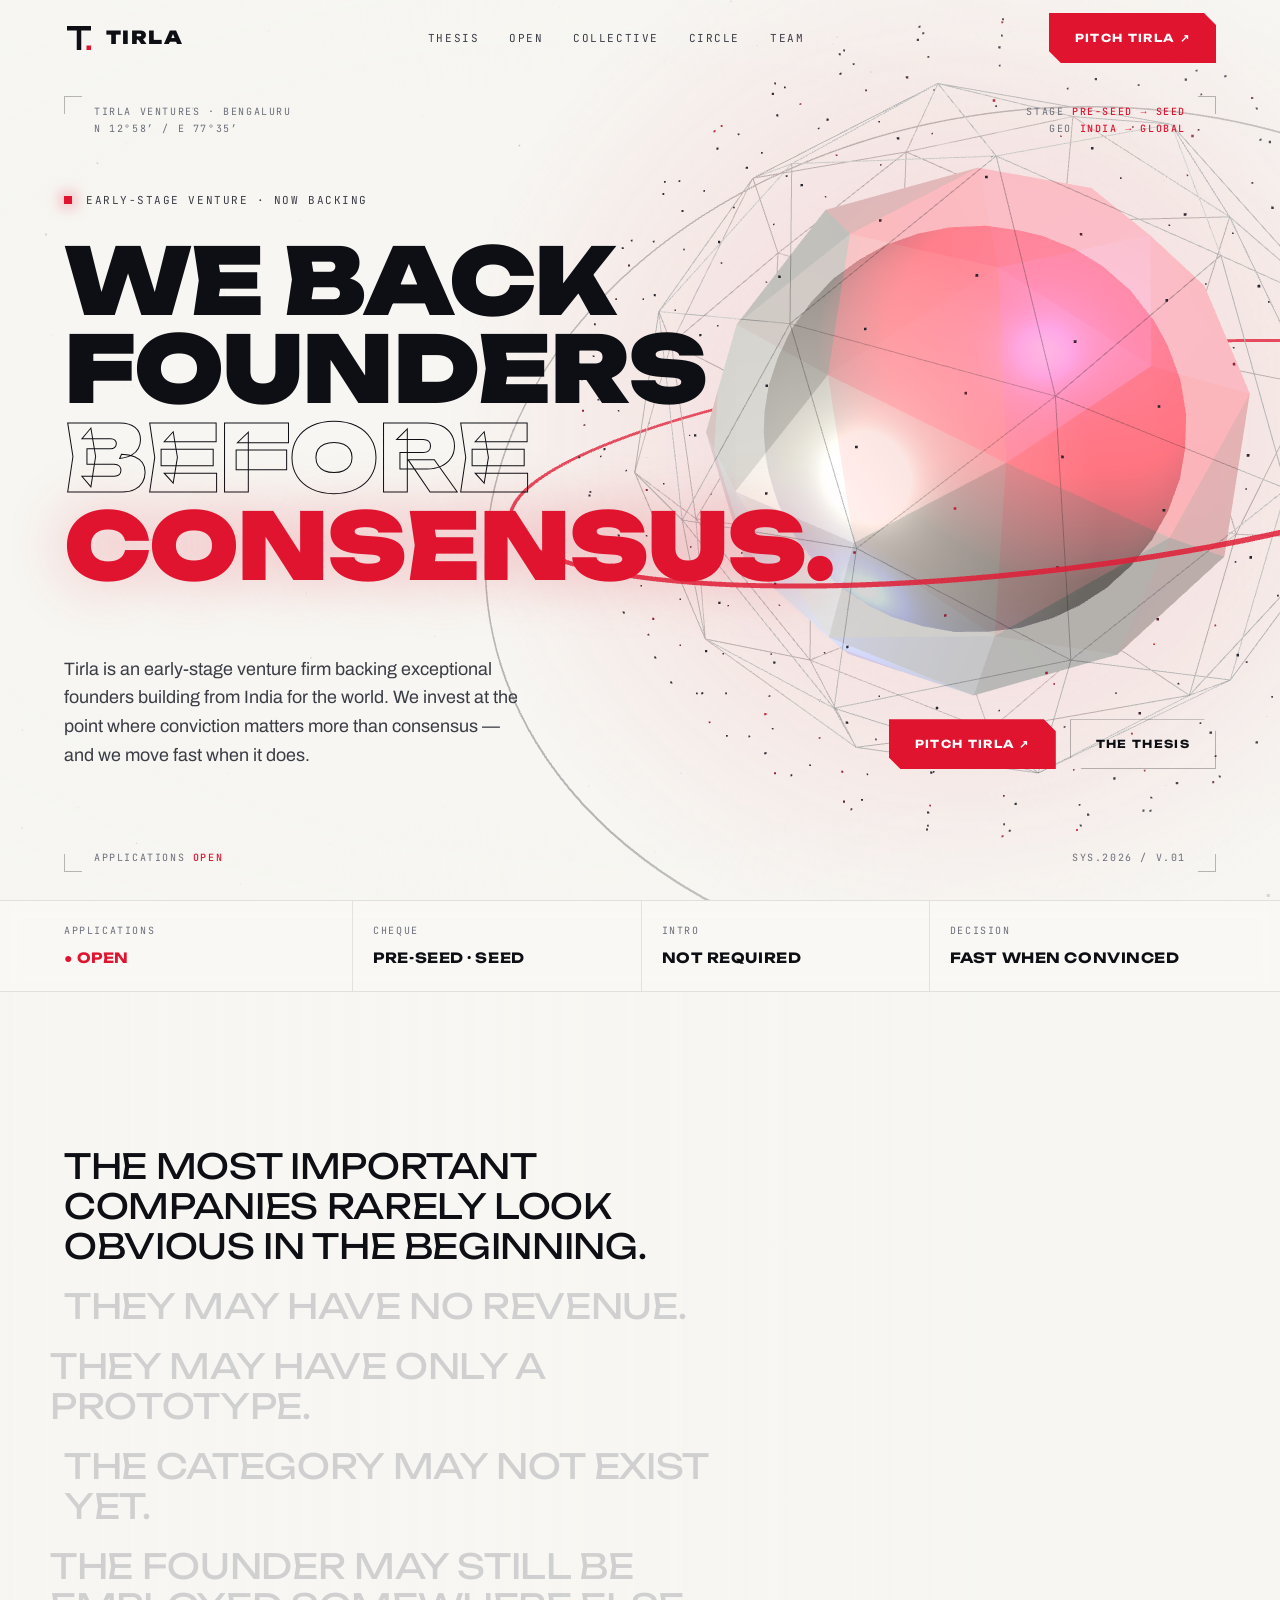
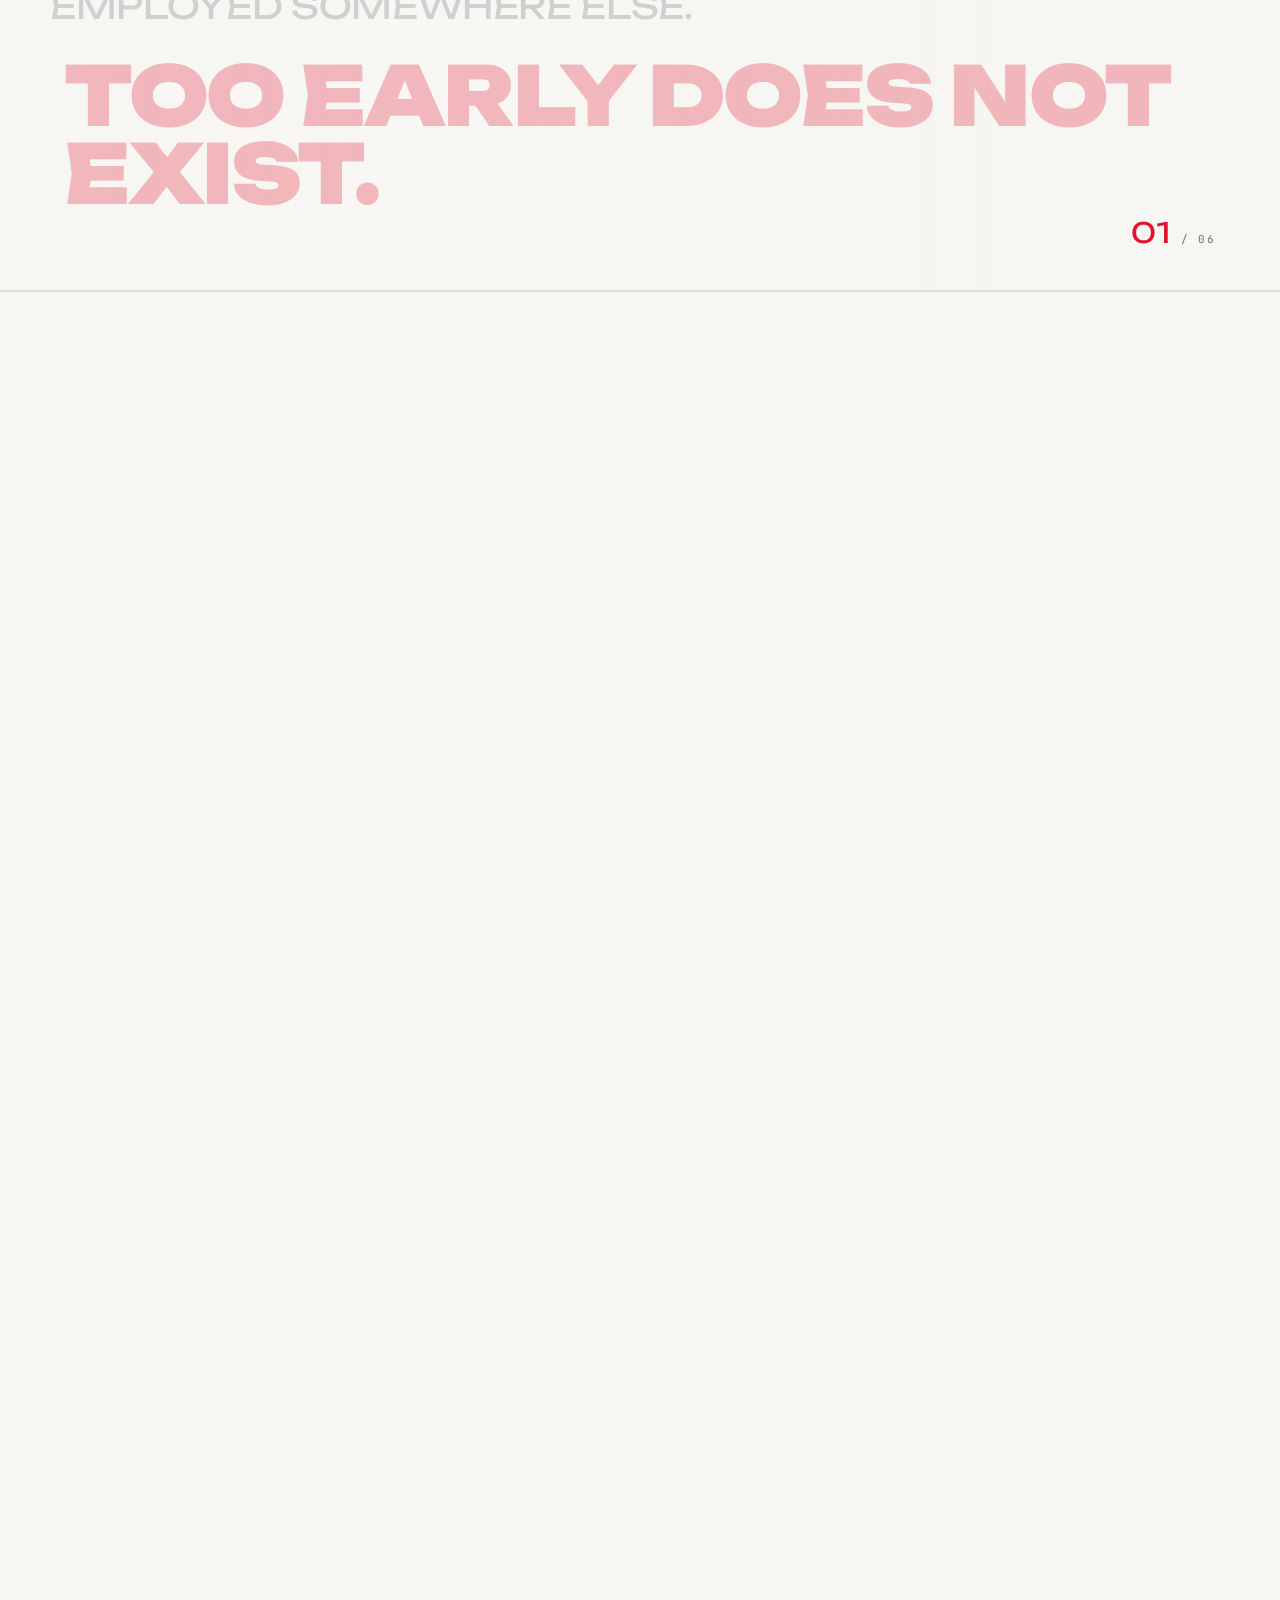
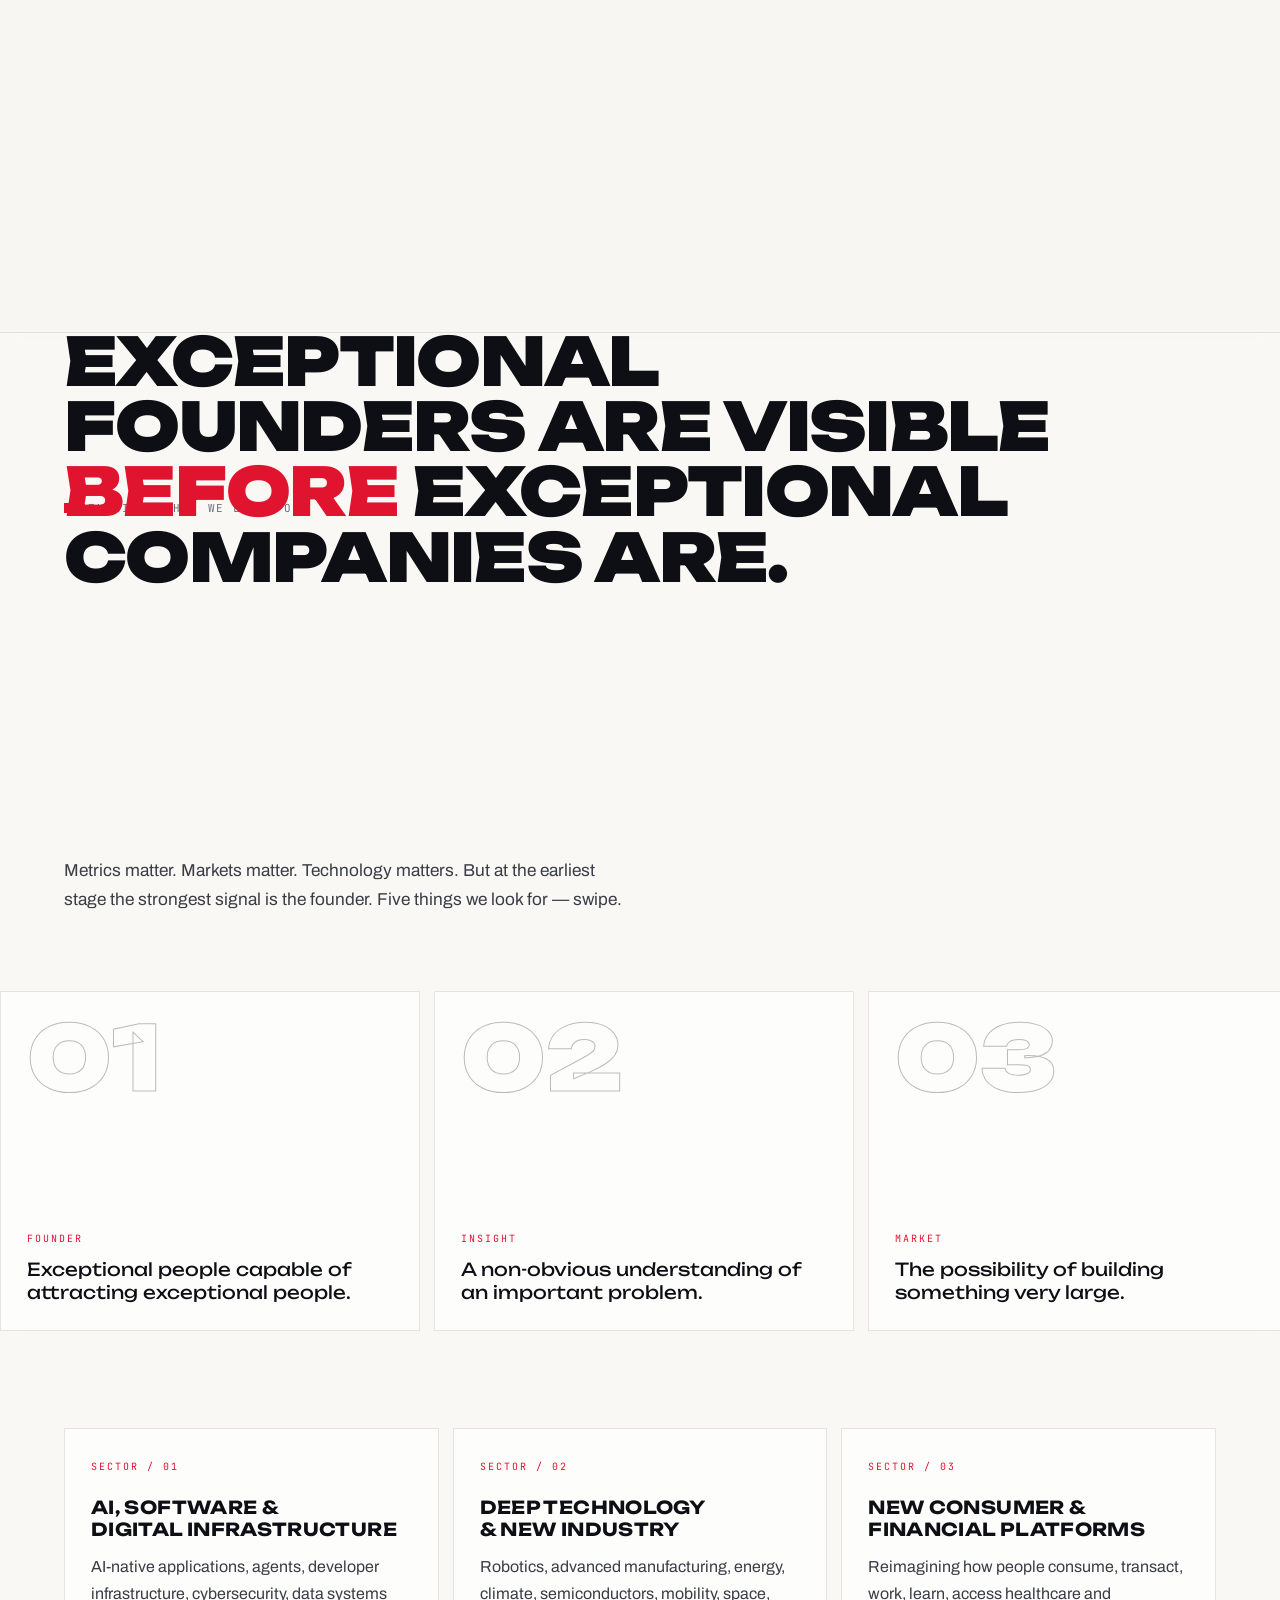
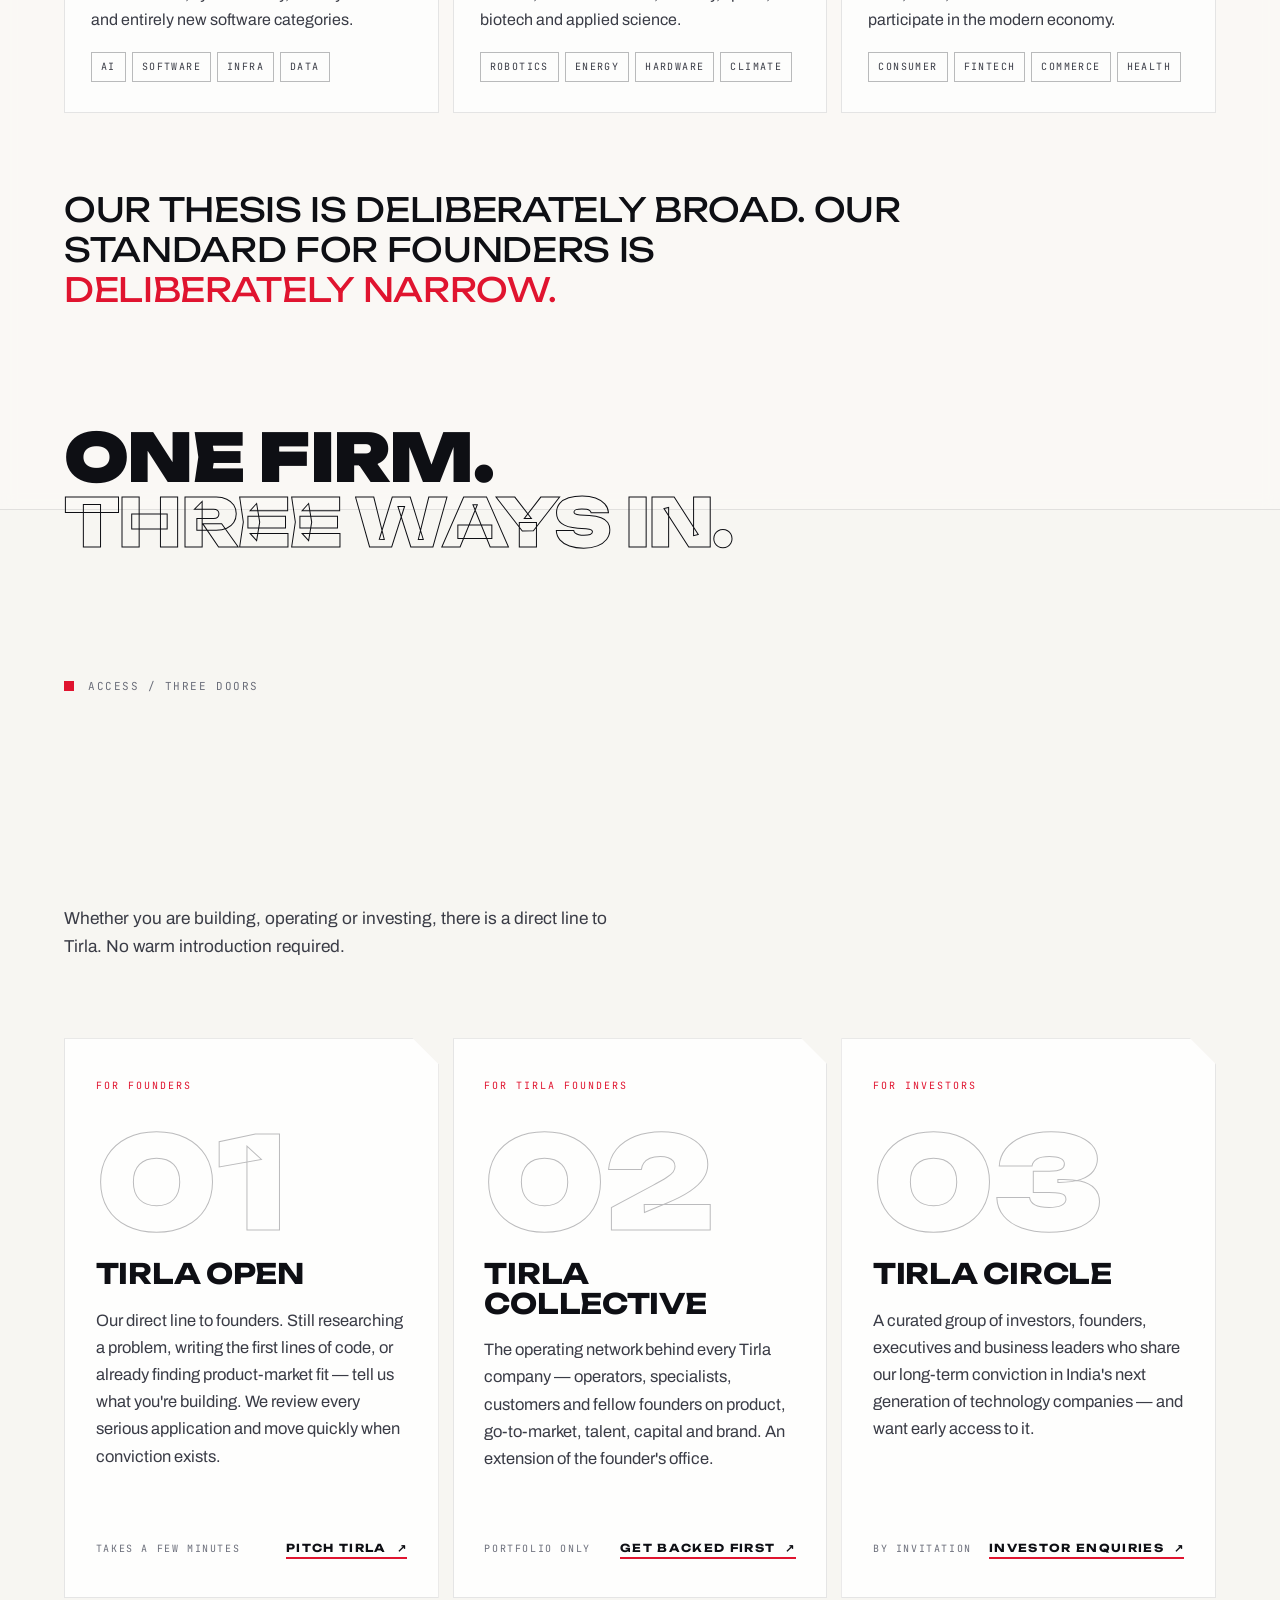
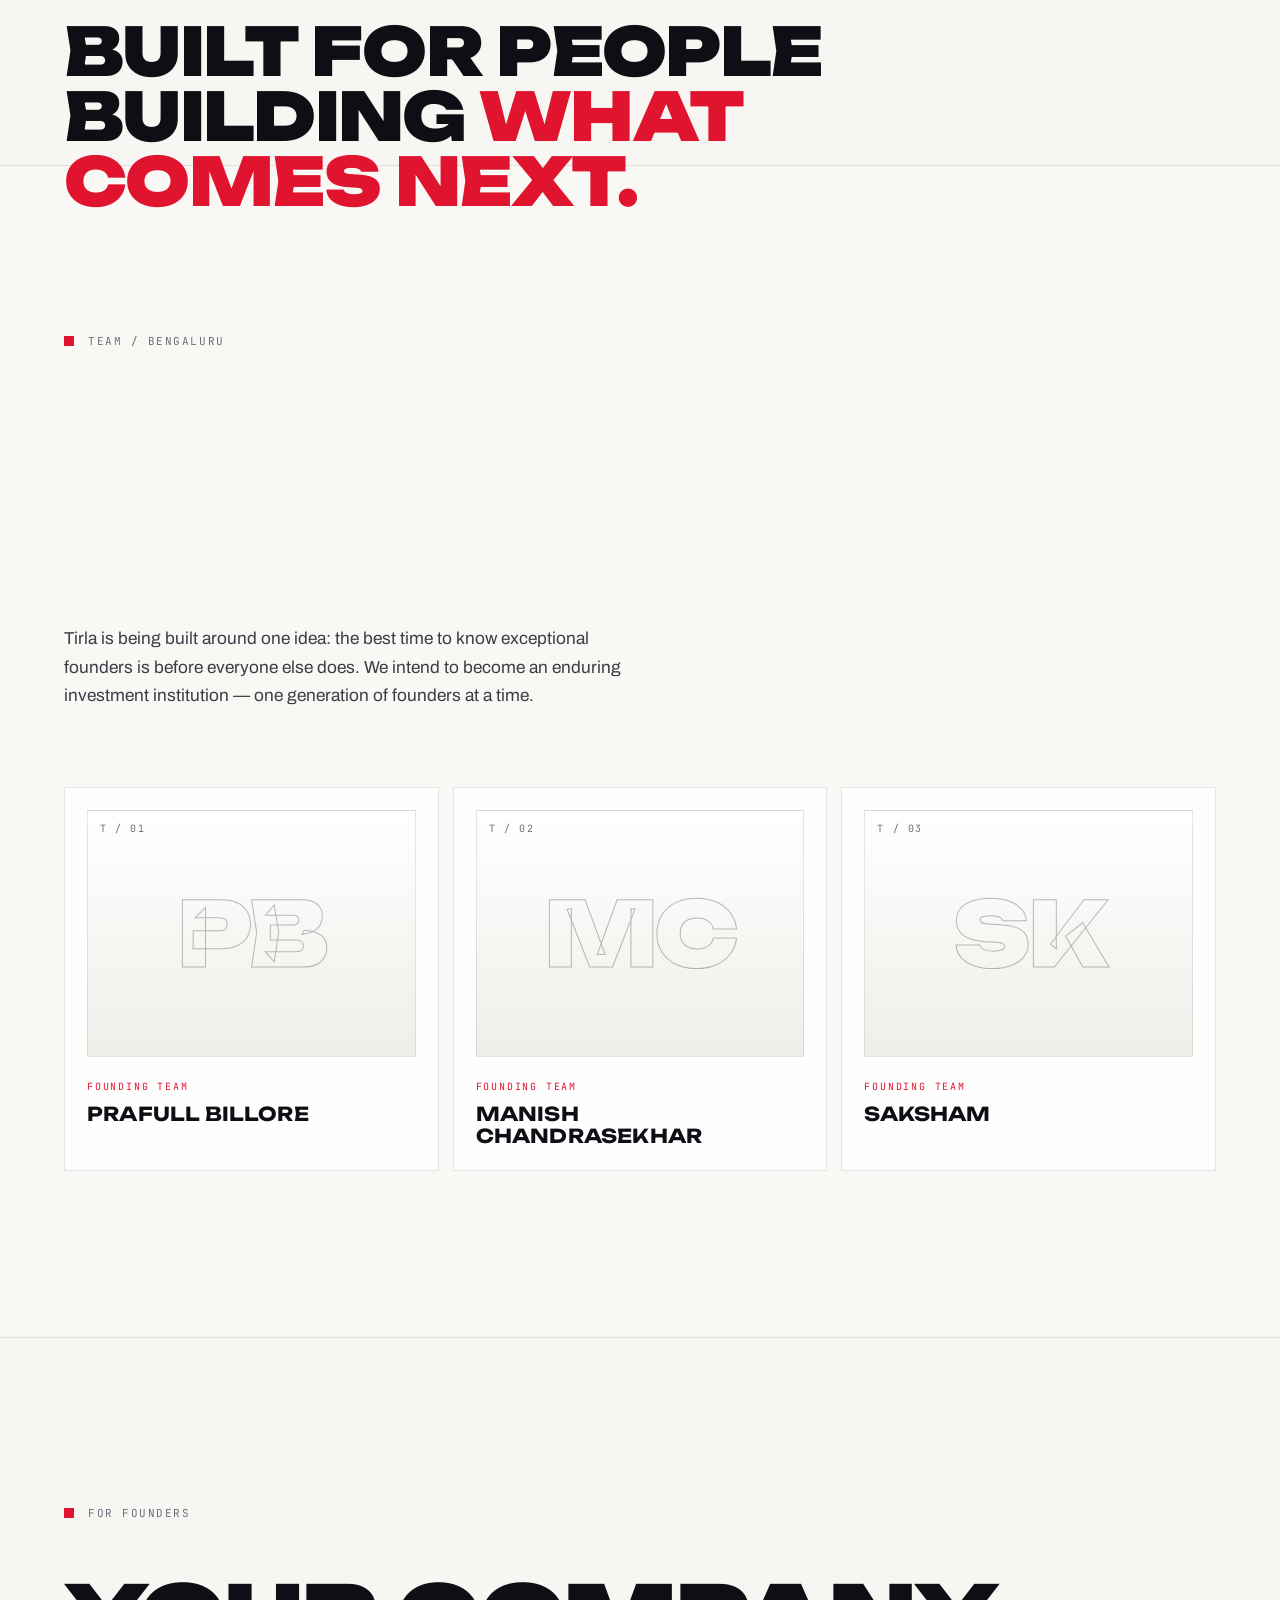
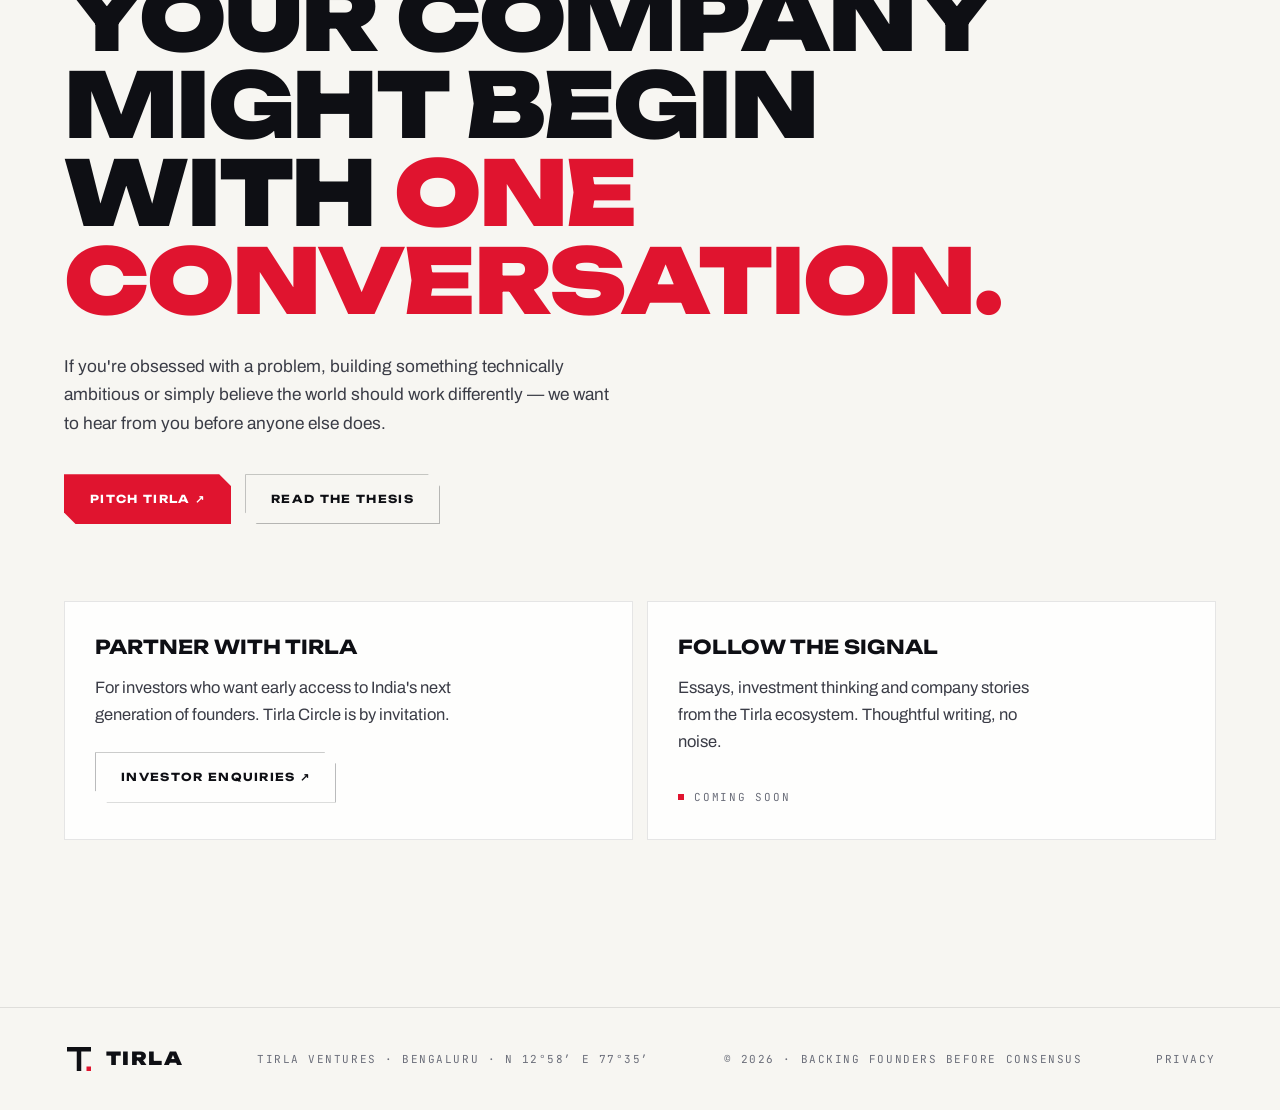
==== commit 570dbf03: "Add Google Analytics, and update the privacy notice to match GA4 (G-3HZ3XN2WXG) in the <head> of all" ====
--- a/index.html
+++ b/index.html
@@ -3,6 +3,14 @@
 <head>
 <meta charset="utf-8">
 <meta name="viewport" content="width=device-width, initial-scale=1, viewport-fit=cover">
+<!-- Google tag (gtag.js) -->
+<script async src="https://www.googletagmanager.com/gtag/js?id=G-3HZ3XN2WXG"></script>
+<script>
+  window.dataLayer = window.dataLayer || [];
+  function gtag(){dataLayer.push(arguments);}
+  gtag('js', new Date());
+  gtag('config', 'G-3HZ3XN2WXG');
+</script>
 <title>Tirla Ventures</title>
 <link rel="icon" href="favicon.ico" sizes="any">
 <link rel="icon" href="favicon.svg" type="image/svg+xml">
